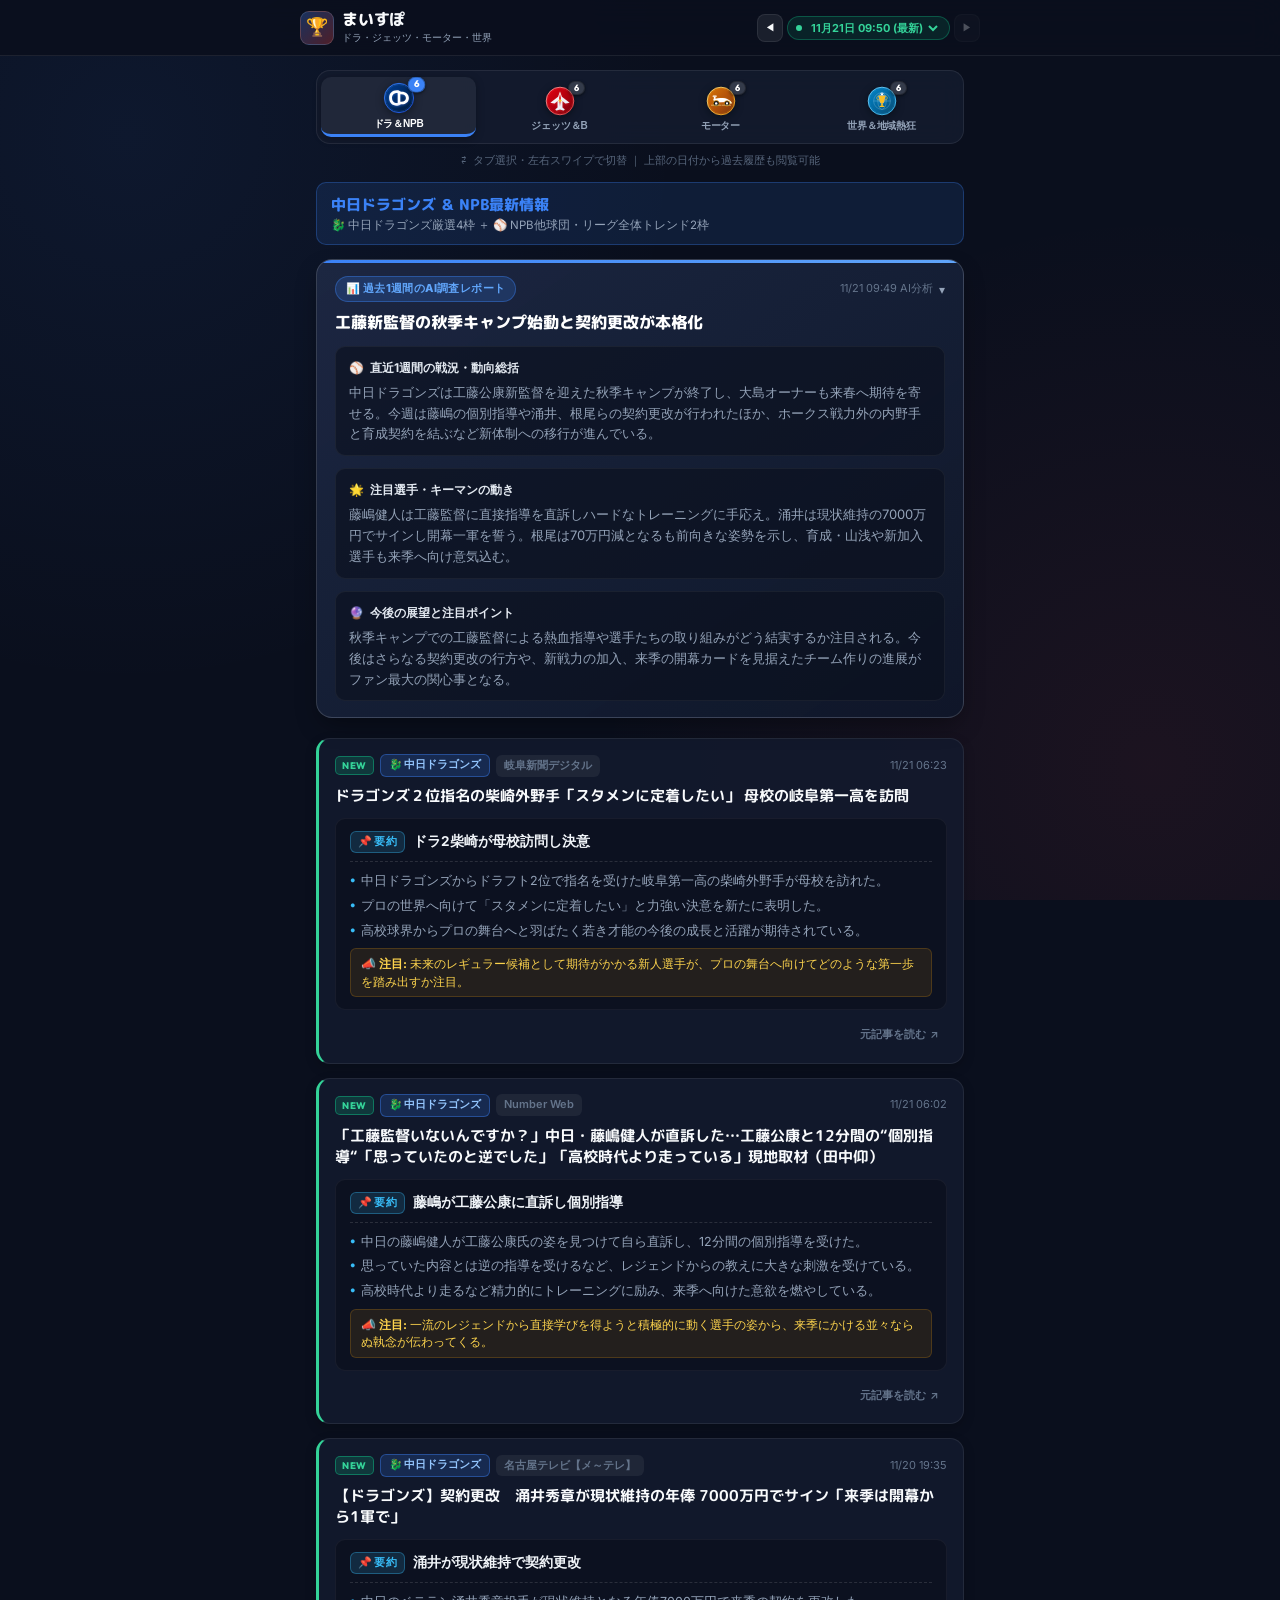
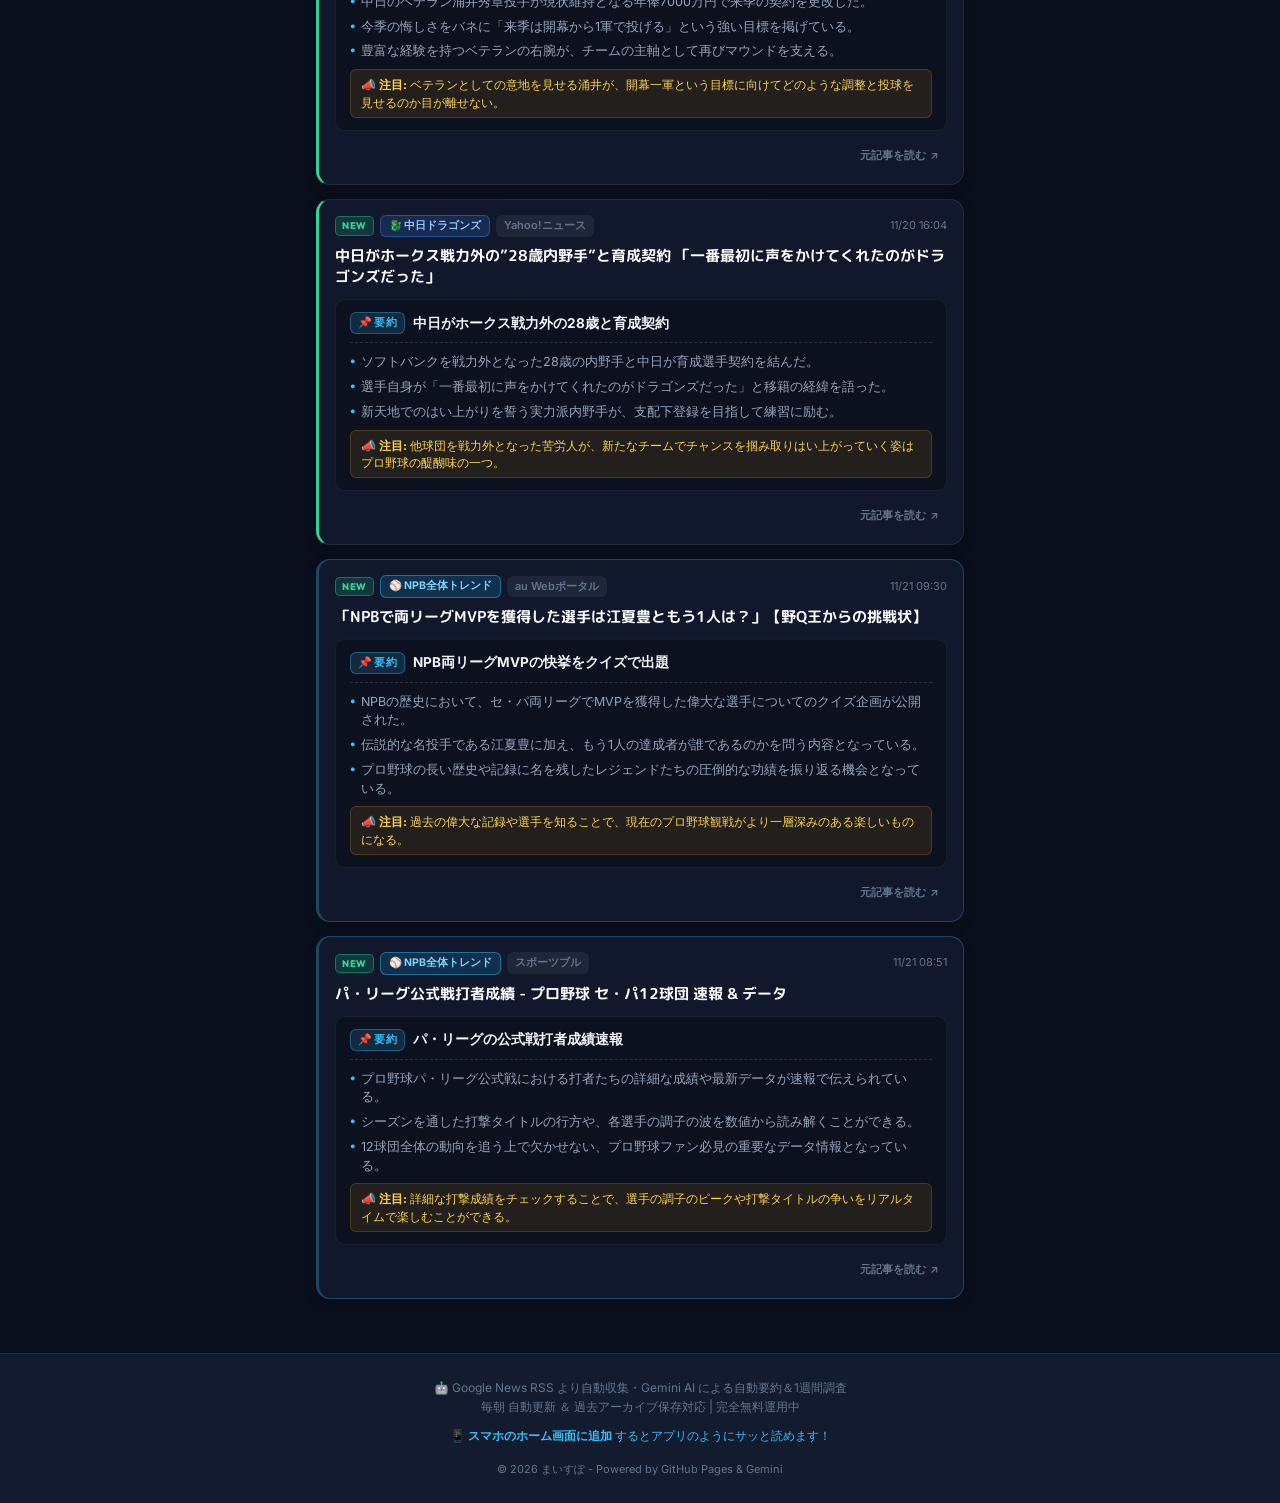
==== docs/index.html @ 05447744 "chore: 毎朝のまいすぽ速報＆アーカイブを自動更新 2026-11-21 09:50" ====
<!DOCTYPE html>
<html lang="ja">
<head>
    <meta charset="UTF-8">
    <meta name="viewport" content="width=device-width, initial-scale=1.0">
    <title>まいすぽ | ドラゴンズ・ジェッツ・モータースポーツ・世界スポーツ ニュース要約＆1週間AIレポート</title>
    <meta name="description" content="中日ドラゴンズ、千葉ジェッツ、モータースポーツ（F1・MotoGP・WRC・WEC・Indy等）、世界のメジャースポーツの最新ニュースを3行要約。過去1週間の動向をAIが徹底調査・分析して毎朝お届けします。">
    
    <!-- PWA / モバイル対応 -->
    <meta name="theme-color" content="#0A0F1D">
    <meta name="apple-mobile-web-app-capable" content="yes">
    <meta name="apple-mobile-web-app-status-bar-style" content="black-translucent">
    <meta name="apple-mobile-web-app-title" content="まいすぽ">
    <link rel="manifest" href="manifest.json">
    <link rel="icon" href="icon.svg" type="image/svg+xml">
    <link rel="apple-touch-icon" href="icon.svg">

    <!-- Google Fonts -->
    <link rel="preconnect" href="https://fonts.googleapis.com">
    <link rel="preconnect" href="https://fonts.gstatic.com" crossorigin>
    <link href="https://fonts.googleapis.com/css2?family=M+PLUS+Rounded+1c:wght@400;500;700;800&family=Outfit:wght@600;700;800&family=Inter:wght@400;500;600;700&display=swap" rel="stylesheet">
    <link rel="stylesheet" href="style.css?v=4.1">
</head>
<body>
    <!-- ヘッダー -->
    <header class="app-header">
        <div class="header-inner">
            <div class="logo-area">
                <div class="logo-icon">🏆</div>
                <div>
                    <h1 class="logo-title">まいすぽ</h1>
                    <p class="logo-subtitle">ドラ・ジェッツ・モーター・世界</p>
                </div>
            </div>
            <!-- 過去履歴（アーカイブ）日付切り替えナビ -->
            <div class="archive-nav" id="archiveNav">
                <button type="button" class="date-nav-btn" id="prevDateBtn" aria-label="前日のニュースを表示" title="前日のニュース">◀</button>
                <div class="update-badge" id="updateBadge">
                    <span class="pulse-dot" id="liveDot"></span>
                    <select id="dateSelect" class="date-select" aria-label="表示する日付を選択">
                        <option value="latest">11月21日 09:50 更新</option>
                    </select>
                </div>
                <button type="button" class="date-nav-btn" id="nextDateBtn" aria-label="翌日のニュースを表示" title="翌日のニュース" disabled>▶</button>
            </div>
        </div>
    </header>

    <!-- 過去アーカイブ閲覧中バナー（過去日選択時のみ表示） -->
    <div class="archive-banner" id="archiveBanner" hidden>
        <span id="archiveBannerText">📅 過去のアーカイブを表示中</span>
        <button type="button" class="btn-return-latest" id="returnLatestBtn">最新日に戻る ↩</button>
    </div>

    <!-- メインコンテンツ -->
    <main class="main-container">
        <!-- カテゴリー切り替えタブ（4アイコン＋短縮ラベル横一列） -->
        <nav class="category-tabs" role="tablist" aria-label="スポーツカテゴリー切り替え">
            <button class="tab-btn active" data-tab="dragons" role="tab" aria-selected="true" aria-label="ドラゴンズ＆NPB" title="中日ドラゴンズ＆NPB">
                <span class="tab-icon-wrapper">
                    <img src="assets/dragons_emblem.svg" class="tab-emblem" alt="中日ドラゴンズ">
                    <span class="tab-count" id="count-dragons">6</span>
                </span>
                <span class="tab-label">ドラ＆NPB</span>
            </button>
            <button class="tab-btn" data-tab="jets" role="tab" aria-selected="false" aria-label="ジェッツ＆Bリーグ" title="千葉ジェッツ＆Bリーグ">
                <span class="tab-icon-wrapper">
                    <img src="assets/jets_emblem.svg" class="tab-emblem" alt="千葉ジェッツ">
                    <span class="tab-count" id="count-jets">6</span>
                </span>
                <span class="tab-label">ジェッツ＆B</span>
            </button>
            <button class="tab-btn" data-tab="motorsport" role="tab" aria-selected="false" aria-label="モータースポーツ" title="モータースポーツ">
                <span class="tab-icon-wrapper">
                    <img src="assets/motorsport_emblem.svg" class="tab-emblem" alt="モータースポーツ">
                    <span class="tab-count" id="count-motorsport">6</span>
                </span>
                <span class="tab-label">モーター</span>
            </button>
            <button class="tab-btn" data-tab="world" role="tab" aria-selected="false" aria-label="世界＆地域熱狂スポーツ" title="世界のメジャースポーツ＆地域熱狂競技">
                <span class="tab-icon-wrapper">
                    <img src="assets/world_emblem.svg" class="tab-emblem" alt="世界のメジャースポーツ">
                    <span class="tab-count" id="count-world">6</span>
                </span>
                <span class="tab-label">世界＆地域熱狂</span>
            </button>
        </nav>
        <div class="swipe-hint"><span>⇄</span> タブ選択・左右スワイプで切替 ｜ 上部の日付から過去履歴も閲覧可能</div>

        <!-- 中日ドラゴンズ＆NPBセクション -->
        <section id="dragons-tab" class="tab-content active" role="tabpanel">
            <div class="section-intro dragons">
                <div>
                    <h2>中日ドラゴンズ ＆ NPB最新情報</h2>
                    <p>🐉 中日ドラゴンズ厳選4枠 ＋ ⚾ NPB他球団・リーグ全体トレンド2枠</p>
                </div>
            </div>

            <!-- 過去1週間のAI調査レポート -->
            <div id="report-container-dragons">
                
    <details class="report-card dragons" open>
        <summary class="report-summary-toggle">
            <div class="report-header">
                <span class="report-badge">📊 過去1週間のAI調査レポート</span>
                <span class="report-header-right">
                    <span class="report-date">11/21 09:49 AI分析</span>
                    <span class="report-chevron" aria-hidden="true">▾</span>
                </span>
            </div>
            <h3 class="report-title">工藤新監督の秋季キャンプ始動と契約更改が本格化</h3>
        </summary>
        <div class="report-body">
            <div class="report-section">
                <div class="report-section-title">⚾ <strong>直近1週間の戦況・動向総括</strong></div>
                <div class="report-section-text">中日ドラゴンズは工藤公康新監督を迎えた秋季キャンプが終了し、大島オーナーも来春へ期待を寄せる。今週は藤嶋の個別指導や涌井、根尾らの契約更改が行われたほか、ホークス戦力外の内野手と育成契約を結ぶなど新体制への移行が進んでいる。</div>
            </div>
            <div class="report-section">
                <div class="report-section-title">🌟 <strong>注目選手・キーマンの動き</strong></div>
                <div class="report-section-text">藤嶋健人は工藤監督に直接指導を直訴しハードなトレーニングに手応え。涌井は現状維持の7000万円でサインし開幕一軍を誓う。根尾は70万円減となるも前向きな姿勢を示し、育成・山浅や新加入選手も来季へ向け意気込む。</div>
            </div>
            <div class="report-section">
                <div class="report-section-title">🔮 <strong>今後の展望と注目ポイント</strong></div>
                <div class="report-section-text">秋季キャンプでの工藤監督による熱血指導や選手たちの取り組みがどう結実するか注目される。今後はさらなる契約更改の行方や、新戦力の加入、来季の開幕カードを見据えたチーム作りの進展がファン最大の関心事となる。</div>
            </div>
        </div>
    </details>
    
            </div>

            <!-- 最新ニュース要約カード群 -->
            <div class="news-grid" id="news-grid-dragons">
                
        <article class="news-card is-new" data-url="https://news.google.com/rss/articles/CBMiVkFVX3lxTE94b09Sb3ZIZFBuVzZRRVJzQUxfUlpCOEU1S2ZoYWVXMkwtMXp1YmZXTWtETXAteTJhcmx5Y3J6ZTM2Ym5DTkhpU0VRVjhDa0RrYXhqMW1R?oc=5">
            <div class="card-header">
                <div class="card-meta-left">
                    <span class="badge-new">NEW</span>
                    <span class="badge-subtag subtag-team">🐉 中日ドラゴンズ</span>
                    <span class="card-source">岐阜新聞デジタル</span>
                </div>
                <span class="card-date">11/21 06:23</span>
            </div>
            <h3 class="card-title">ドラゴンズ２位指名の柴崎外野手「スタメンに定着したい」 母校の岐阜第一高を訪問</h3>
            <div class="summary-box">
                <div class="summary-headline"><span class="headline-badge">📌 要約</span> ドラ2柴崎が母校訪問し決意</div>
                <div class="summary-points">
                    <div class="summary-point"><span class="dot">•</span><span>中日ドラゴンズからドラフト2位で指名を受けた岐阜第一高の柴崎外野手が母校を訪れた。</span></div><div class="summary-point"><span class="dot">•</span><span>プロの世界へ向けて「スタメンに定着したい」と力強い決意を新たに表明した。</span></div><div class="summary-point"><span class="dot">•</span><span>高校球界からプロの舞台へと羽ばたく若き才能の今後の成長と活躍が期待されている。</span></div>
                </div>
                <div class="summary-takeaway">📣 <strong>注目:</strong> 未来のレギュラー候補として期待がかかる新人選手が、プロの舞台へ向けてどのような第一歩を踏み出すか注目。</div>
            </div>
            <div class="card-footer">
                <a href="https://news.google.com/rss/articles/CBMiVkFVX3lxTE94b09Sb3ZIZFBuVzZRRVJzQUxfUlpCOEU1S2ZoYWVXMkwtMXp1YmZXTWtETXAteTJhcmx5Y3J6ZTM2Ym5DTkhpU0VRVjhDa0RrYXhqMW1R?oc=5" target="_blank" rel="noopener noreferrer" class="btn-read-more">
                    <span>元記事を読む</span>
                    <span>↗</span>
                </a>
            </div>
        </article>
        

        <article class="news-card is-new" data-url="https://news.google.com/rss/articles/CBMiX0FVX3lxTE44THZaUVdmS3NITUVBTlNOdHQ0eHAyN3VlbkZTckE3b0JDcXFyclhNTFU5WnhLeTJiZmhHeF9xY2lTTlJORU1jWUkzRmtSejNZZVFwbTFqMnlZSm1kUUdF?oc=5">
            <div class="card-header">
                <div class="card-meta-left">
                    <span class="badge-new">NEW</span>
                    <span class="badge-subtag subtag-team">🐉 中日ドラゴンズ</span>
                    <span class="card-source">Number Web</span>
                </div>
                <span class="card-date">11/21 06:02</span>
            </div>
            <h3 class="card-title">「工藤監督いないんですか？」中日・藤嶋健人が直訴した…工藤公康と12分間の“個別指導“「思っていたのと逆でした」「高校時代より走っている」現地取材（田中仰）</h3>
            <div class="summary-box">
                <div class="summary-headline"><span class="headline-badge">📌 要約</span> 藤嶋が工藤公康に直訴し個別指導</div>
                <div class="summary-points">
                    <div class="summary-point"><span class="dot">•</span><span>中日の藤嶋健人が工藤公康氏の姿を見つけて自ら直訴し、12分間の個別指導を受けた。</span></div><div class="summary-point"><span class="dot">•</span><span>思っていた内容とは逆の指導を受けるなど、レジェンドからの教えに大きな刺激を受けている。</span></div><div class="summary-point"><span class="dot">•</span><span>高校時代より走るなど精力的にトレーニングに励み、来季へ向けた意欲を燃やしている。</span></div>
                </div>
                <div class="summary-takeaway">📣 <strong>注目:</strong> 一流のレジェンドから直接学びを得ようと積極的に動く選手の姿から、来季にかける並々ならぬ執念が伝わってくる。</div>
            </div>
            <div class="card-footer">
                <a href="https://news.google.com/rss/articles/CBMiX0FVX3lxTE44THZaUVdmS3NITUVBTlNOdHQ0eHAyN3VlbkZTckE3b0JDcXFyclhNTFU5WnhLeTJiZmhHeF9xY2lTTlJORU1jWUkzRmtSejNZZVFwbTFqMnlZSm1kUUdF?oc=5" target="_blank" rel="noopener noreferrer" class="btn-read-more">
                    <span>元記事を読む</span>
                    <span>↗</span>
                </a>
            </div>
        </article>
        

        <article class="news-card is-new" data-url="https://news.google.com/rss/articles/[base64]?oc=5">
            <div class="card-header">
                <div class="card-meta-left">
                    <span class="badge-new">NEW</span>
                    <span class="badge-subtag subtag-team">🐉 中日ドラゴンズ</span>
                    <span class="card-source">名古屋テレビ【メ～テレ】</span>
                </div>
                <span class="card-date">11/20 19:35</span>
            </div>
            <h3 class="card-title">【ドラゴンズ】契約更改　涌井秀章が現状維持の年俸 7000万円でサイン「来季は開幕から1軍で」</h3>
            <div class="summary-box">
                <div class="summary-headline"><span class="headline-badge">📌 要約</span> 涌井が現状維持で契約更改</div>
                <div class="summary-points">
                    <div class="summary-point"><span class="dot">•</span><span>中日のベテラン涌井秀章投手が現状維持となる年俸7000万円で来季の契約を更改した。</span></div><div class="summary-point"><span class="dot">•</span><span>今季の悔しさをバネに「来季は開幕から1軍で投げる」という強い目標を掲げている。</span></div><div class="summary-point"><span class="dot">•</span><span>豊富な経験を持つベテランの右腕が、チームの主軸として再びマウンドを支える。</span></div>
                </div>
                <div class="summary-takeaway">📣 <strong>注目:</strong> ベテランとしての意地を見せる涌井が、開幕一軍という目標に向けてどのような調整と投球を見せるのか目が離せない。</div>
            </div>
            <div class="card-footer">
                <a href="https://news.google.com/rss/articles/[base64]?oc=5" target="_blank" rel="noopener noreferrer" class="btn-read-more">
                    <span>元記事を読む</span>
                    <span>↗</span>
                </a>
            </div>
        </article>
        

        <article class="news-card is-new" data-url="https://news.google.com/rss/articles/CBMif0FVX3lxTE5hSmtKLUVhR3R5QUJFNEhqSTVTTHY2TEJDS0xkTkJQTEtiV3N4b2xMVHpteWVrOE5UbXozaDFvMExjekpRYmNrRkpXQ1BwbktsWlJmUGhYRjVKX1FOeUVOVkgtMzZJNXBERWUySG5IaUZsbGlrWXBBblJBOVR2Y3M?oc=5">
            <div class="card-header">
                <div class="card-meta-left">
                    <span class="badge-new">NEW</span>
                    <span class="badge-subtag subtag-team">🐉 中日ドラゴンズ</span>
                    <span class="card-source">Yahoo!ニュース</span>
                </div>
                <span class="card-date">11/20 16:04</span>
            </div>
            <h3 class="card-title">中日がホークス戦力外の”28歳内野手”と育成契約 「一番最初に声をかけてくれたのがドラゴンズだった」</h3>
            <div class="summary-box">
                <div class="summary-headline"><span class="headline-badge">📌 要約</span> 中日がホークス戦力外の28歳と育成契約</div>
                <div class="summary-points">
                    <div class="summary-point"><span class="dot">•</span><span>ソフトバンクを戦力外となった28歳の内野手と中日が育成選手契約を結んだ。</span></div><div class="summary-point"><span class="dot">•</span><span>選手自身が「一番最初に声をかけてくれたのがドラゴンズだった」と移籍の経緯を語った。</span></div><div class="summary-point"><span class="dot">•</span><span>新天地でのはい上がりを誓う実力派内野手が、支配下登録を目指して練習に励む。</span></div>
                </div>
                <div class="summary-takeaway">📣 <strong>注目:</strong> 他球団を戦力外となった苦労人が、新たなチームでチャンスを掴み取りはい上がっていく姿はプロ野球の醍醐味の一つ。</div>
            </div>
            <div class="card-footer">
                <a href="https://news.google.com/rss/articles/CBMif0FVX3lxTE5hSmtKLUVhR3R5QUJFNEhqSTVTTHY2TEJDS0xkTkJQTEtiV3N4b2xMVHpteWVrOE5UbXozaDFvMExjekpRYmNrRkpXQ1BwbktsWlJmUGhYRjVKX1FOeUVOVkgtMzZJNXBERWUySG5IaUZsbGlrWXBBblJBOVR2Y3M?oc=5" target="_blank" rel="noopener noreferrer" class="btn-read-more">
                    <span>元記事を読む</span>
                    <span>↗</span>
                </a>
            </div>
        </article>
        

        <article class="news-card is-new card-type-league" data-url="https://news.google.com/rss/articles/CBMibkFVX3lxTFBVTVQ5bVpkOEZfUjFsYmNNanNfdVYxZFBfOWhZVlFUcnJ0VFdkRFV0WXJOVDdVVWRYSWFiUXdqbEJrazZLTnhpZmpjaXRjZjdiajM2bWVsaXhxdU9HZFZJM0ZURE5GRUtHNkhGbUdn?oc=5">
            <div class="card-header">
                <div class="card-meta-left">
                    <span class="badge-new">NEW</span>
                    <span class="badge-subtag subtag-league">⚾ NPB全体トレンド</span>
                    <span class="card-source">au Webポータル</span>
                </div>
                <span class="card-date">11/21 09:30</span>
            </div>
            <h3 class="card-title">「NPBで両リーグMVPを獲得した選手は江夏豊ともう1人は？」【野Q王からの挑戦状】</h3>
            <div class="summary-box">
                <div class="summary-headline"><span class="headline-badge">📌 要約</span> NPB両リーグMVPの快挙をクイズで出題</div>
                <div class="summary-points">
                    <div class="summary-point"><span class="dot">•</span><span>NPBの歴史において、セ・パ両リーグでMVPを獲得した偉大な選手についてのクイズ企画が公開された。</span></div><div class="summary-point"><span class="dot">•</span><span>伝説的な名投手である江夏豊に加え、もう1人の達成者が誰であるのかを問う内容となっている。</span></div><div class="summary-point"><span class="dot">•</span><span>プロ野球の長い歴史や記録に名を残したレジェンドたちの圧倒的な功績を振り返る機会となっている。</span></div>
                </div>
                <div class="summary-takeaway">📣 <strong>注目:</strong> 過去の偉大な記録や選手を知ることで、現在のプロ野球観戦がより一層深みのある楽しいものになる。</div>
            </div>
            <div class="card-footer">
                <a href="https://news.google.com/rss/articles/CBMibkFVX3lxTFBVTVQ5bVpkOEZfUjFsYmNNanNfdVYxZFBfOWhZVlFUcnJ0VFdkRFV0WXJOVDdVVWRYSWFiUXdqbEJrazZLTnhpZmpjaXRjZjdiajM2bWVsaXhxdU9HZFZJM0ZURE5GRUtHNkhGbUdn?oc=5" target="_blank" rel="noopener noreferrer" class="btn-read-more">
                    <span>元記事を読む</span>
                    <span>↗</span>
                </a>
            </div>
        </article>
        

        <article class="news-card is-new card-type-league" data-url="https://news.google.com/rss/articles/CBMiZkFVX3lxTE54X0VzRHBBSDY1bUc4WlFaX2U2UUJiOUpDYjNRV2l4ZFpHYUppUTZIaUNWaVRPRjFabklLTGp3WDBjR3JCZGs4ZXlSa2NvYWZjYk0wT3ozb0thUzJRQk9FR3NPNF84UQ?oc=5">
            <div class="card-header">
                <div class="card-meta-left">
                    <span class="badge-new">NEW</span>
                    <span class="badge-subtag subtag-league">⚾ NPB全体トレンド</span>
                    <span class="card-source">スポーツブル</span>
                </div>
                <span class="card-date">11/21 08:51</span>
            </div>
            <h3 class="card-title">パ・リーグ公式戦打者成績 - プロ野球 セ・パ12球団 速報 &amp; データ</h3>
            <div class="summary-box">
                <div class="summary-headline"><span class="headline-badge">📌 要約</span> パ・リーグの公式戦打者成績速報</div>
                <div class="summary-points">
                    <div class="summary-point"><span class="dot">•</span><span>プロ野球パ・リーグ公式戦における打者たちの詳細な成績や最新データが速報で伝えられている。</span></div><div class="summary-point"><span class="dot">•</span><span>シーズンを通した打撃タイトルの行方や、各選手の調子の波を数値から読み解くことができる。</span></div><div class="summary-point"><span class="dot">•</span><span>12球団全体の動向を追う上で欠かせない、プロ野球ファン必見の重要なデータ情報となっている。</span></div>
                </div>
                <div class="summary-takeaway">📣 <strong>注目:</strong> 詳細な打撃成績をチェックすることで、選手の調子のピークや打撃タイトルの争いをリアルタイムで楽しむことができる。</div>
            </div>
            <div class="card-footer">
                <a href="https://news.google.com/rss/articles/CBMiZkFVX3lxTE54X0VzRHBBSDY1bUc4WlFaX2U2UUJiOUpDYjNRV2l4ZFpHYUppUTZIaUNWaVRPRjFabklLTGp3WDBjR3JCZGs4ZXlSa2NvYWZjYk0wT3ozb0thUzJRQk9FR3NPNF84UQ?oc=5" target="_blank" rel="noopener noreferrer" class="btn-read-more">
                    <span>元記事を読む</span>
                    <span>↗</span>
                </a>
            </div>
        </article>
        
            </div>
        </section>

        <!-- 千葉ジェッツ＆Bリーグセクション -->
        <section id="jets-tab" class="tab-content" role="tabpanel">
            <div class="section-intro jets">
                <div>
                    <h2>千葉ジェッツ ＆ Bリーグ最新情報</h2>
                    <p>✈️ 千葉ジェッツ厳選4枠 ＋ 🏀 Bリーグ全体・代表トレンド2枠</p>
                </div>
            </div>

            <!-- 過去1週間のAI調査レポート -->
            <div id="report-container-jets">
                
    <details class="report-card jets" open>
        <summary class="report-summary-toggle">
            <div class="report-header">
                <span class="report-badge">📊 過去1週間のAI調査レポート</span>
                <span class="report-header-right">
                    <span class="report-date">11/21 09:49 AI分析</span>
                    <span class="report-chevron" aria-hidden="true">▾</span>
                </span>
            </div>
            <h3 class="report-title">千葉ジェッツ富樫が最多得票！逆境を乗り越え連勝で勢い加速</h3>
        </summary>
        <div class="report-body">
            <div class="report-section">
                <div class="report-section-title">🏀 <strong>直近1週間の戦況・動向総括</strong></div>
                <div class="report-section-text">三遠や秋田との激闘を経て勝率を5割に復帰させた千葉ジェッツ。チームの立て直しが進む中、南船橋装飾プロジェクトやグッズ展開など地域を巻き込む熱狂づくりも進行。Bリーグ全体でもオールスター選出や新たなパートナーシップ発表が相次ぎ盛り上がりを見せています。</div>
            </div>
            <div class="report-section">
                <div class="report-section-title">🌟 <strong>注目選手・キーマンの動き</strong></div>
                <div class="report-section-text">千葉ジェッツの司令塔・富樫勇樹選手がBリーグオールスター戦で最多得票（11大会連続11回目）に選出されました。渡邊雄太選手や黒川選手らも選出され、プロデュースブランド第2弾の展開などコート内外で大きな注目を集めています。</div>
            </div>
            <div class="report-section">
                <div class="report-section-title">🔮 <strong>今後の展望と注目ポイント</strong></div>
                <div class="report-section-text">チームは逆境を乗り越え勝率5割に復帰し、接戦をモノにする自信をつけています。今後はオールスター関連の盛り上がりに加え、LaLa arena TOKYO-BAYを拠点としたホームゲームでのさらなる連勝と、バスケの街・南船橋での熱狂的な共創プロジェクトに注目です。</div>
            </div>
        </div>
    </details>
    
            </div>

            <!-- 最新ニュース要約カード群 -->
            <div class="news-grid" id="news-grid-jets">
                
        <article class="news-card is-new" data-url="https://news.google.com/rss/articles/CBMiaEFVX3lxTE1NTDE1UmlJRlU4RE1VMlhROVkwZDFEUUU1Y1VFZkxJdDZLcE9ma2tIdVFoRThyMmRpSDlabjE0SnlEUV9nVGpuOC11UHdfRXJvY3VjanVNdVY4UnJMczdMdmo0UDRtYTdE?oc=5">
            <div class="card-header">
                <div class="card-meta-left">
                    <span class="badge-new">NEW</span>
                    <span class="badge-subtag subtag-team">✈️ 千葉ジェッツ</span>
                    <span class="card-source">バスケットボールキング</span>
                </div>
                <span class="card-date">11/20 16:30</span>
            </div>
            <h3 class="card-title">渡邊雄太プロデュースブランド「NAVI」グッズ第2弾が予約開始…ニューエラとのコラボキャップも</h3>
            <div class="summary-box">
                <div class="summary-headline"><span class="headline-badge">📌 要約</span> 渡邊雄太ブランド第2弾グッズ予約開始</div>
                <div class="summary-points">
                    <div class="summary-point"><span class="dot">•</span><span>渡邊雄太選手がプロデュースするブランド「NAVI」の第2弾グッズの予約受付がスタートした。</span></div><div class="summary-point"><span class="dot">•</span><span>今回は有名ヘッドウェアブランド「ニューエラ」とのコラボレーションによるキャップもラインナップに含まれている。</span></div><div class="summary-point"><span class="dot">•</span><span>世界最高峰の舞台を知る選手ならではのこだわりが詰まった洗練されたアイテムとして注目を集めている。</span></div>
                </div>
                <div class="summary-takeaway">📣 <strong>注目:</strong> トップアスリートのこだわりが形になったアパレルを手に入れ、日常でもバスケットボールカルチャーを感じよう。</div>
            </div>
            <div class="card-footer">
                <a href="https://news.google.com/rss/articles/CBMiaEFVX3lxTE1NTDE1UmlJRlU4RE1VMlhROVkwZDFEUUU1Y1VFZkxJdDZLcE9ma2tIdVFoRThyMmRpSDlabjE0SnlEUV9nVGpuOC11UHdfRXJvY3VjanVNdVY4UnJMczdMdmo0UDRtYTdE?oc=5" target="_blank" rel="noopener noreferrer" class="btn-read-more">
                    <span>元記事を読む</span>
                    <span>↗</span>
                </a>
            </div>
        </article>
        

        <article class="news-card is-new" data-url="https://news.google.com/rss/articles/[base64]?oc=5">
            <div class="card-header">
                <div class="card-meta-left">
                    <span class="badge-new">NEW</span>
                    <span class="badge-subtag subtag-team">✈️ 千葉ジェッツ</span>
                    <span class="card-source">ｄメニューニュース</span>
                </div>
                <span class="card-date">11/20 10:46</span>
            </div>
            <h3 class="card-title">千葉ジェッツ富樫が最多得票　Ｂリーグオールスター戦　渡辺・黒川らも選出</h3>
            <div class="summary-box">
                <div class="summary-headline"><span class="headline-badge">📌 要約</span> 千葉ジェッツ富樫が最多得票で選出</div>
                <div class="summary-points">
                    <div class="summary-point"><span class="dot">•</span><span>Bリーグオールスター戦のファン投票結果が発表され、千葉ジェッツの富樫勇樹選手が最多得票を獲得した。</span></div><div class="summary-point"><span class="dot">•</span><span>チームからは富樫選手だけでなく、渡邊選手や黒川選手らもファン投票などにより選出されている。</span></div><div class="summary-point"><span class="dot">•</span><span>Bリーグ最高峰のテクニックと華やかなスター選手たちが一堂に会する夢の舞台としてファンから絶大な支持を集めている。</span></div>
                </div>
                <div class="summary-takeaway">📣 <strong>注目:</strong> 日本バスケ界を牽引するスター選手たちの夢の共演と、華麗なテクニックの応酬を見逃すな。</div>
            </div>
            <div class="card-footer">
                <a href="https://news.google.com/rss/articles/[base64]?oc=5" target="_blank" rel="noopener noreferrer" class="btn-read-more">
                    <span>元記事を読む</span>
                    <span>↗</span>
                </a>
            </div>
        </article>
        

        <article class="news-card" data-url="https://news.google.com/rss/articles/CBMif0FVX3lxTE91LW9yRElqcjBDajVLbnJyUFR6bzJDdG9mZnBIczdRam1DUF9aXzQtTEVwckhndGNyY0h5ZGxzZGJpWUxwejEySldITFdfY2NNVjlmczQycm8tV2ZuTm5NbmUtNVdFY2J3VUpPREdxckQ5T0pXb2FGb01vWUxtN0E?oc=5">
            <div class="card-header">
                <div class="card-meta-left">
                    
                    <span class="badge-subtag subtag-team">✈️ 千葉ジェッツ</span>
                    <span class="card-source">Yahoo!ニュース</span>
                </div>
                <span class="card-date">11/20 05:00</span>
            </div>
            <h3 class="card-title">Bリーグ オールスター出場26人発表 富樫勇樹が最多得票数で11大会連続11回目（日テレNEWS NNN）</h3>
            <div class="summary-box">
                <div class="summary-headline"><span class="headline-badge">📌 要約</span> 富樫勇樹が11大会連続11回目の選出</div>
                <div class="summary-points">
                    <div class="summary-point"><span class="dot">•</span><span>Bリーグオールスターゲームに出場する全26選手の顔ぶれが正式に発表された。</span></div><div class="summary-point"><span class="dot">•</span><span>千葉ジェッツの富樫勇樹選手が最多得票数を記録し、11大会連続11回目の出場を決めた。</span></div><div class="summary-point"><span class="dot">•</span><span>リーグの顔として圧倒的な人気と実力を誇り続ける彼の卓越したゲームメイクに大きな期待が寄せられている。</span></div>
                </div>
                <div class="summary-takeaway">📣 <strong>注目:</strong> 毎年のオールスターで見せる最高峰のシュート力とファンを魅了する演出に、今季も熱狂が確実だ。</div>
            </div>
            <div class="card-footer">
                <a href="https://news.google.com/rss/articles/CBMif0FVX3lxTE91LW9yRElqcjBDajVLbnJyUFR6bzJDdG9mZnBIczdRam1DUF9aXzQtTEVwckhndGNyY0h5ZGxzZGJpWUxwejEySldITFdfY2NNVjlmczQycm8tV2ZuTm5NbmUtNVdFY2J3VUpPREdxckQ5T0pXb2FGb01vWUxtN0E?oc=5" target="_blank" rel="noopener noreferrer" class="btn-read-more">
                    <span>元記事を読む</span>
                    <span>↗</span>
                </a>
            </div>
        </article>
        

        <article class="news-card" data-url="https://news.google.com/rss/articles/CBMiU0FVX3lxTFBYMDR2SW80dzM0eDI1VmJ6NzRLVnBiN3ZVM3RzOEl0MmQ1RFhKWnpVSEFHU2hLR0kxTlIzZGxOOVNIZUJneW5ucEZZSWdwenZlQzZv?oc=5">
            <div class="card-header">
                <div class="card-meta-left">
                    
                    <span class="badge-subtag subtag-team">✈️ 千葉ジェッツ</span>
                    <span class="card-source">CAMPFIRE (キャンプファイヤー)</span>
                </div>
                <span class="card-date">11/19 17:00</span>
            </div>
            <h3 class="card-title">千葉ジェッツ「南船橋装飾プロジェクト」バスケの街に熱狂を共につくりたい</h3>
            <div class="summary-box">
                <div class="summary-headline"><span class="headline-badge">📌 要約</span> 南船橋装飾プロジェクトが始動</div>
                <div class="summary-points">
                    <div class="summary-point"><span class="dot">•</span><span>千葉ジェッツが本拠地エリアである南船橋をチームカラーで染めるクラウドファンディングプロジェクトを開始した。</span></div><div class="summary-point"><span class="dot">•</span><span>「バスケの街」としての一体感を高め、地域全体でさらなる熱狂を共につくり上げることを目的としている。</span></div><div class="summary-point"><span class="dot">•</span><span>地域密着型スポーツの象徴として、ホームアリーナ周辺から街全体を盛り上げる新たな挑戦となっている。</span></div>
                </div>
                <div class="summary-takeaway">📣 <strong>注目:</strong> 街全体がチーム一色に染まることで生まれる一体感は、現地観戦の興奮を何倍にも引き立ててくれる。</div>
            </div>
            <div class="card-footer">
                <a href="https://news.google.com/rss/articles/CBMiU0FVX3lxTFBYMDR2SW80dzM0eDI1VmJ6NzRLVnBiN3ZVM3RzOEl0MmQ1RFhKWnpVSEFHU2hLR0kxTlIzZGxOOVNIZUJneW5ucEZZSWdwenZlQzZv?oc=5" target="_blank" rel="noopener noreferrer" class="btn-read-more">
                    <span>元記事を読む</span>
                    <span>↗</span>
                </a>
            </div>
        </article>
        

        <article class="news-card is-new card-type-league" data-url="https://news.google.com/rss/articles/CBMiV0FVX3lxTFBqVlM2Y1J1ZERScC1PajlEVXJ3MU90eENIM2hGXzlpd3paUUpjcFZ5MHVQRTBYaF80UVV5ZENDUVNVcXRDQVlKNDB1Y0tqZ3I2QmZoVE5WSQ?oc=5">
            <div class="card-header">
                <div class="card-meta-left">
                    <span class="badge-new">NEW</span>
                    <span class="badge-subtag subtag-league">🏀 Bリーグ全体トレンド</span>
                    <span class="card-source">B.LEAGUE（Bリーグ）</span>
                </div>
                <span class="card-date">11/20 22:37</span>
            </div>
            <h3 class="card-title">「りそなグループ B.LEAGUE ALL-STAR GAME WEEKEND 2027 IN AICHI-NAGOYA」 EVENT PARTNER追加決定のお知らせ</h3>
            <div class="summary-box">
                <div class="summary-headline"><span class="headline-badge">📌 要約</span> 2027年オールスターのパートナー追加</div>
                <div class="summary-points">
                    <div class="summary-point"><span class="dot">•</span><span>2027年に愛知・名古屋で開催されるBリーグオールスターのイベントパートナーの追加決定が発表された。</span></div><div class="summary-point"><span class="dot">•</span><span>大規模な週末のイベントを成功させるべく、複数の企業が協力体制を築いて大会を支えている。</span></div><div class="summary-point"><span class="dot">•</span><span>リーグ全体のブランド価値向上と、エンターテインメント性の高い一大イベントへの期待が日増しに高まっている。</span></div>
                </div>
                <div class="summary-takeaway">📣 <strong>注目:</strong> 未来のBリーグを象徴するビッグイベントに向け、ビジネス面でも加速するリーグの勢いを感じ取ろう。</div>
            </div>
            <div class="card-footer">
                <a href="https://news.google.com/rss/articles/CBMiV0FVX3lxTFBqVlM2Y1J1ZERScC1PajlEVXJ3MU90eENIM2hGXzlpd3paUUpjcFZ5MHVQRTBYaF80UVV5ZENDUVNVcXRDQVlKNDB1Y0tqZ3I2QmZoVE5WSQ?oc=5" target="_blank" rel="noopener noreferrer" class="btn-read-more">
                    <span>元記事を読む</span>
                    <span>↗</span>
                </a>
            </div>
        </article>
        

        <article class="news-card is-new card-type-league" data-url="https://news.google.com/rss/articles/CBMiY0FVX3lxTE1yZlFUdm1KY1VMS3Zsd0hEN3hMejlqb1MxanU0bUUwaDYxckZ2RmtTWEdqUXVVT0haSXcyQnZ2OURTUFFkZXJkb09nYTB5dHN4RmRnQjJaSzZXb1NIU01lYmpVYw?oc=5">
            <div class="card-header">
                <div class="card-meta-left">
                    <span class="badge-new">NEW</span>
                    <span class="badge-subtag subtag-league">🏀 Bリーグ全体トレンド</span>
                    <span class="card-source">広島ドラゴンフライズ</span>
                </div>
                <span class="card-date">11/20 19:25</span>
            </div>
            <h3 class="card-title">広島ドラゴンフライズのりそなグループ B.LEAGUE 2026-27シーズンの屈しない魂を共にパートナーとして「株式会社広島東洋カープ」様が決定いたしましたので、お知らせいたします。</h3>
            <div class="summary-box">
                <div class="summary-headline"><span class="headline-badge">📌 要約</span> 広島ドラゴンフライズと広島カープがタッグ</div>
                <div class="summary-points">
                    <div class="summary-point"><span class="dot">•</span><span>広島ドラゴンフライズは、2026-27シーズンのパートナーとして「株式会社広島東洋カープ」が決定したと発表した。</span></div><div class="summary-point"><span class="dot">•</span><span>地元を代表するプロ野球球団とバスケットボールクラブが、地域を盛り上げるために手を取り合うことになった。</span></div><div class="summary-point"><span class="dot">•</span><span>異なる競技の枠を超えた広島のスポーツ界全体の結束が、新たな熱狂と相乗効果を生み出すことが期待されている。</span></div>
                </div>
                <div class="summary-takeaway">📣 <strong>注目:</strong> 地域に根ざす球団同士のコラボレーションが、広島のスポーツ文化をさらに熱く盛り上げる瞬間を見逃すな。</div>
            </div>
            <div class="card-footer">
                <a href="https://news.google.com/rss/articles/CBMiY0FVX3lxTE1yZlFUdm1KY1VMS3Zsd0hEN3hMejlqb1MxanU0bUUwaDYxckZ2RmtTWEdqUXVVT0haSXcyQnZ2OURTUFFkZXJkb09nYTB5dHN4RmRnQjJaSzZXb1NIU01lYmpVYw?oc=5" target="_blank" rel="noopener noreferrer" class="btn-read-more">
                    <span>元記事を読む</span>
                    <span>↗</span>
                </a>
            </div>
        </article>
        
            </div>
        </section>

        <!-- モータースポーツセクション -->
        <section id="motorsport-tab" class="tab-content" role="tabpanel">
            <div class="section-intro motorsport">
                <div>
                    <h2>モータースポーツ 最新情報</h2>
                    <p>F1、MotoGPを中心にWRC、WEC、Indy等の日本勢＆世界トップレース要約</p>
                </div>
            </div>

            <!-- 過去1週間のAI調査レポート -->
            <div id="report-container-motorsport">
                
    <details class="report-card motorsport" open>
        <summary class="report-summary-toggle">
            <div class="report-header">
                <span class="report-badge">📊 過去1週間のAI調査レポート</span>
                <span class="report-header-right">
                    <span class="report-date">11/21 09:49 AI分析</span>
                    <span class="report-chevron" aria-hidden="true">▾</span>
                </span>
            </div>
            <h3 class="report-title">F1ラスベガスGPの行方と2027年規則を見据えた動向</h3>
        </summary>
        <div class="report-body">
            <div class="report-section">
                <div class="report-section-title">🏎️ <strong>直近1週間の戦況・動向総括</strong></div>
                <div class="report-section-text">直近1週間はF1ラスベガスGPに向けた各チームのアップデートや賭け、NIKEのF1公式パートナー就任発表、2027年日本GPチケットの即日完売など話題が集中。フェラーリのWEC契約更新やマルケスの動向も注目を集めた。</div>
            </div>
            <div class="report-section">
                <div class="report-section-title">🌟 <strong>注目選手・キーマンの動き</strong></div>
                <div class="report-section-text">フェルスタッペンはパワー不足やタイヤの課題を抱えつつ奮闘。アロンソは初日10番手から苦戦を予想。マルク・マルケスは引退説に言及せず複雑な心境を吐露し、平川亮やグロージャンの去就にも視線が注がれている。</div>
            </div>
            <div class="report-section">
                <div class="report-section-title">🔮 <strong>今後の展望と注目ポイント</strong></div>
                <div class="report-section-text">F1ではスティント制限ルールの導入や2027年PU開発への影響が議論される中、ラスベガスGPでの勢力図やマクラーレンの追加アップデートの効果、さらにWECやMotoGPの長期的なシート動向から目が離せない。</div>
            </div>
        </div>
    </details>
    
            </div>

            <!-- 最新ニュース要約カード群 -->
            <div class="news-grid" id="news-grid-motorsport">
                
        <article class="news-card is-new" data-url="https://news.google.com/rss/articles/CBMiUkFVX3lxTE8wQmEwNmNYaG4zckJQajdmcEY3RGliNENkOWdLc0txY3FxM0Q2RDJRMGlLbzZiTEV3aG5DeDhZVWZUekV3ZlQ1SmFGbzFQZHprNXc?oc=5">
            <div class="card-header">
                <div class="card-meta-left">
                    <span class="badge-new">NEW</span>
                    <span class="badge-subtag subtag-normal">🏁 WEC・耐久</span>
                    <span class="card-source">autosport web</span>
                </div>
                <span class="card-date">11/20 22:31</span>
            </div>
            <h3 class="card-title">フェラーリが2023年ル・マン王者と契約更新。2027年も「主要な国際耐久レース」に出場へ</h3>
            <div class="summary-box">
                <div class="summary-headline"><span class="headline-badge">📌 要約</span> フェラーリが主要耐久レースへの継続参戦を発表</div>
                <div class="summary-points">
                    <div class="summary-point"><span class="dot">•</span><span>フェラーリは2023年のル・マン王者との契約を更新し、体制を強化している。</span></div><div class="summary-point"><span class="dot">•</span><span>2027年シーズンに至るまで、主要な国際耐久レースへの継続参戦が決定した。</span></div><div class="summary-point"><span class="dot">•</span><span>自動車メーカーが過酷な耐久レースで技術と信頼性を競い合うWECの注目度がさらに高まる。</span></div>
                </div>
                <div class="summary-takeaway">📣 <strong>注目:</strong> 世界最高峰の耐久レースで王者を維持するフェラーリの戦略と、長丁場を戦い抜くマシンの信頼性に注目が集まる。</div>
            </div>
            <div class="card-footer">
                <a href="https://news.google.com/rss/articles/CBMiUkFVX3lxTE8wQmEwNmNYaG4zckJQajdmcEY3RGliNENkOWdLc0txY3FxM0Q2RDJRMGlLbzZiTEV3aG5DeDhZVWZUekV3ZlQ1SmFGbzFQZHprNXc?oc=5" target="_blank" rel="noopener noreferrer" class="btn-read-more">
                    <span>元記事を読む</span>
                    <span>↗</span>
                </a>
            </div>
        </article>
        

        <article class="news-card is-new" data-url="https://news.google.com/rss/articles/CBMid0FVX3lxTE5SMHdKVVQxc055TnNNZExiQThrRmdHdFY4TFA5YXM0dHRvVDN3aV85bjNpQ0Z6Sm9sd1d2WmhaTHUta3ZUY0JGcS1KLUktSGJLd3VZeUhZU1VvVEx4RnVLN3BkQk5nMFJaeFZJN0dPZ2NaUlBZYzVF?oc=5">
            <div class="card-header">
                <div class="card-meta-left">
                    <span class="badge-new">NEW</span>
                    <span class="badge-subtag subtag-normal">🏎️ F1</span>
                    <span class="card-source">Formula1-Data</span>
                </div>
                <span class="card-date">11/20 21:00</span>
            </div>
            <h3 class="card-title">F1カタールGP、再び「スティント制限ルール」を導入へ。2026年もピットストップ回数は事実上決定か - Formula1</h3>
            <div class="summary-box">
                <div class="summary-headline"><span class="headline-badge">📌 要約</span> F1カタールGPでスティント制限ルールが導入へ</div>
                <div class="summary-points">
                    <div class="summary-point"><span class="dot">•</span><span>F1カタールGPにおいて、タイヤの安全性等を考慮しスティント制限ルールが再び導入される。</span></div><div class="summary-point"><span class="dot">•</span><span>この決定により、2026年シーズンもピットストップの回数が事実上あらかじめ決定される見通しとなった。</span></div><div class="summary-point"><span class="dot">•</span><span>マシンの性能だけでなく、タイヤマネジメントと戦略的なピット運用の重要性がより一層高まることになる。</span></div>
                </div>
                <div class="summary-takeaway">📣 <strong>注目:</strong> レギュレーションによってピットストップ回数が縛られる中、各チームがどのようなタイヤ戦略でレースを組み立てるのかが勝負の分かれ目となる。</div>
            </div>
            <div class="card-footer">
                <a href="https://news.google.com/rss/articles/CBMid0FVX3lxTE5SMHdKVVQxc055TnNNZExiQThrRmdHdFY4TFA5YXM0dHRvVDN3aV85bjNpQ0Z6Sm9sd1d2WmhaTHUta3ZUY0JGcS1KLUktSGJLd3VZeUhZU1VvVEx4RnVLN3BkQk5nMFJaeFZJN0dPZ2NaUlBZYzVF?oc=5" target="_blank" rel="noopener noreferrer" class="btn-read-more">
                    <span>元記事を読む</span>
                    <span>↗</span>
                </a>
            </div>
        </article>
        

        <article class="news-card is-new" data-url="https://news.google.com/rss/articles/CBMiR0FVX3lxTFBwY1FhUU9OdFRBclFLS09PQW5xTnV6TnhrcUVVeS1pa0otOUZDd3dYMnUwWUJucEVKdHNSRTR1SW9NdWF2a1BN?oc=5">
            <div class="card-header">
                <div class="card-meta-left">
                    <span class="badge-new">NEW</span>
                    <span class="badge-subtag subtag-normal">🏎️ F1</span>
                    <span class="card-source">autosport web</span>
                </div>
                <span class="card-date">11/20 18:27</span>
            </div>
            <h3 class="card-title">アロンソ初日10番手も「ドライの予選でこのポジションは維持できない」ストロールはPUエレメント交換で10グリッド降格へ</h3>
            <div class="summary-box">
                <div class="summary-headline"><span class="headline-badge">📌 要約</span> アロンソが初日10番手、ストロールはグリッド降格へ</div>
                <div class="summary-points">
                    <div class="summary-point"><span class="dot">•</span><span>アロンソは初日を10番手で終えたものの、ドライコンディションの予選ではこの順位を維持できないと慎重な姿勢を見せた。</span></div><div class="summary-point"><span class="dot">•</span><span>チームメイトのストロールはパワーユニットのエレメント交換に伴い、10グリッド降格のペナルティを受けることが決定した。</span></div><div class="summary-point"><span class="dot">•</span><span>厳しいコンディションとペナルティを抱えながら、決勝レースに向けていかに順位を挽回できるかが試される。</span></div>
                </div>
                <div class="summary-takeaway">📣 <strong>注目:</strong> ベテランの鋭い分析とマシンの課題が交錯する中、限られた条件の中でチームがどのような巻き返しを見せるかが見逃せない。</div>
            </div>
            <div class="card-footer">
                <a href="https://news.google.com/rss/articles/CBMiR0FVX3lxTFBwY1FhUU9OdFRBclFLS09PQW5xTnV6TnhrcUVVeS1pa0otOUZDd3dYMnUwWUJucEVKdHNSRTR1SW9NdWF2a1BN?oc=5" target="_blank" rel="noopener noreferrer" class="btn-read-more">
                    <span>元記事を読む</span>
                    <span>↗</span>
                </a>
            </div>
        </article>
        

        <article class="news-card is-new" data-url="https://news.google.com/rss/articles/CBMif0FVX3lxTE9Rd2NhUV90WHZWamZVWk1UMVF3UFJubFowd3k2ZHFGc2w1Wk1PUzVDT0JnTHlRbkJNcXNrWWxmc3Y5X1d1M014UE9nZUFFSkxHZGNncWh5LXpRQXRsYjhrWXhwU1RIbzVMTEpsQnFNSkFtMW1URU1VcFBDZU16bjg?oc=5">
            <div class="card-header">
                <div class="card-meta-left">
                    <span class="badge-new">NEW</span>
                    <span class="badge-subtag subtag-normal">🏎️ F1</span>
                    <span class="card-source">Yahoo!ニュース</span>
                </div>
                <span class="card-date">11/20 18:25</span>
            </div>
            <h3 class="card-title">【F1分析】フェルスタッペン「全然パワーがない」予選はタイヤの冷えも課題、長い直線まで電気を残せるか／F1ラスベガスGP</h3>
            <div class="summary-box">
                <div class="summary-headline"><span class="headline-badge">📌 要約</span> フェルスタッペンがパワー不足とタイヤ課題を指摘</div>
                <div class="summary-points">
                    <div class="summary-point"><span class="dot">•</span><span>フェルスタッペンはラスベガスGPの予選に向けて「全然パワーがない」と厳しい手ごたえを語っている。</span></div><div class="summary-point"><span class="dot">•</span><span>低い気温によるタイヤの冷えが大きな課題となっており、セッティングの調整が急務となっている。</span></div><div class="summary-point"><span class="dot">•</span><span>長いストレート区間において、最高速を伸ばすためにいかに電気エネルギーを効率よく残せるかが鍵となる。</span></div>
                </div>
                <div class="summary-takeaway">📣 <strong>注目:</strong> 超高速のストレートと低温路面が特徴のラスベガスで、王者フェルスタッペンとチームが難局をどう攻略するのかに注目。</div>
            </div>
            <div class="card-footer">
                <a href="https://news.google.com/rss/articles/CBMif0FVX3lxTE9Rd2NhUV90WHZWamZVWk1UMVF3UFJubFowd3k2ZHFGc2w1Wk1PUzVDT0JnTHlRbkJNcXNrWWxmc3Y5X1d1M014UE9nZUFFSkxHZGNncWh5LXpRQXRsYjhrWXhwU1RIbzVMTEpsQnFNSkFtMW1URU1VcFBDZU16bjg?oc=5" target="_blank" rel="noopener noreferrer" class="btn-read-more">
                    <span>元記事を読む</span>
                    <span>↗</span>
                </a>
            </div>
        </article>
        

        <article class="news-card is-new" data-url="https://news.google.com/rss/articles/CBMiSkFVX3lxTE56NDZtVjBVc0lndER6ZEpmbW02dDlGRVQtRkdMLV83RDdyQlQ5bmNnS3YtMDdkcUV0S3BvYWhQVExWQWtyY3hvU2lB?oc=5">
            <div class="card-header">
                <div class="card-meta-left">
                    <span class="badge-new">NEW</span>
                    <span class="badge-subtag subtag-normal">🏍️ MotoGP</span>
                    <span class="card-source">autosport web</span>
                </div>
                <span class="card-date">11/20 18:22</span>
            </div>
            <h3 class="card-title">マルク・マルケス、10度目のタイトル目前も引退説に明言せず「契約はあと2年ある。でも今年は複雑な1年だった」</h3>
            <div class="summary-box">
                <div class="summary-headline"><span class="headline-badge">📌 要約</span> マルケスが引退説に言及せず、複雑な今シーズンを振り返る</div>
                <div class="summary-points">
                    <div class="summary-point"><span class="dot">•</span><span>マルク・マルケスはキャリア10度目のタイトルを目前に控えながらも、自身の引退説については明言を避けた。</span></div><div class="summary-point"><span class="dot">•</span><span>まだあと2年の契約を残しているものの、今シーズンが自身にとって非常に複雑でタフな1年であったと率直に語った。</span></div><div class="summary-point"><span class="dot">•</span><span>世界最高峰の二輪ロードレースであるMotoGPにおいて、圧倒的な実績を誇る王者の今後の動向に大きな注目が集まっている。</span></div>
                </div>
                <div class="summary-takeaway">📣 <strong>注目:</strong> 二輪の限界に挑み続けるレジェンドの心理状態と、キャリアの節目を迎えた王者が放つ言葉の重みを感じ取ろう。</div>
            </div>
            <div class="card-footer">
                <a href="https://news.google.com/rss/articles/CBMiSkFVX3lxTE56NDZtVjBVc0lndER6ZEpmbW02dDlGRVQtRkdMLV83RDdyQlQ5bmNnS3YtMDdkcUV0S3BvYWhQVExWQWtyY3hvU2lB?oc=5" target="_blank" rel="noopener noreferrer" class="btn-read-more">
                    <span>元記事を読む</span>
                    <span>↗</span>
                </a>
            </div>
        </article>
        

        <article class="news-card is-new" data-url="https://news.google.com/rss/articles/CBMihgFBVV95cUxOU0pVamNnT2lDYjhQN2VFMGxvUlhRc3cwbE5mY2NoSmxqNUpVeXdjTEkxWk5EV1dtbUpfMTByR3pnUGlFbGFiQVZfaU9JOGFyYkpOaWZEd3JGMVJRZ3E0VWZCelhNOGVQLU9pa1JXdGdOM3lNbXZFYlhCR2k4aTNBQ0V0MThqZw?oc=5">
            <div class="card-header">
                <div class="card-meta-left">
                    <span class="badge-new">NEW</span>
                    <span class="badge-subtag subtag-normal">🏎️ F1</span>
                    <span class="card-source">Formula1-Data</span>
                </div>
                <span class="card-date">11/20 18:14</span>
            </div>
            <h3 class="card-title">平川亮が口にした「残りの2レース」 再びF1参戦のチャンスは巡るか？ “夢のF1”とF2王者争いの間で揺れるカマラ - Formula1</h3>
            <div class="summary-box">
                <div class="summary-headline"><span class="headline-badge">📌 要約</span> 平川亮の残り2戦への思いとF1を目指す若手の揺らぎ</div>
                <div class="summary-points">
                    <div class="summary-point"><span class="dot">•</span><span>平川亮が「残りの2レース」に向けたコメントを残し、再びF1参戦のチャンスが巡ってくるのかに関心が集まっている。</span></div><div class="summary-point"><span class="dot">•</span><span>一方で、若手ドライバーのカマラは“夢のF1”への憧れとF2での熾烈な王者争いの間で大きく揺れ動いている。</span></div><div class="summary-point"><span class="dot">•</span><span>モータースポーツの頂点であるF1シートを巡る、ベテランと若手それぞれのシビアなサバイバルレースが展開されている。</span></div>
                </div>
                <div class="summary-takeaway">📣 <strong>注目:</strong> 憧れのF1を目指して戦う若手たちの葛藤と、チャンスを掴み取るために全力を尽くすドライバーたちのドラマチックな瞬間を目撃しよう。</div>
            </div>
            <div class="card-footer">
                <a href="https://news.google.com/rss/articles/CBMihgFBVV95cUxOU0pVamNnT2lDYjhQN2VFMGxvUlhRc3cwbE5mY2NoSmxqNUpVeXdjTEkxWk5EV1dtbUpfMTByR3pnUGlFbGFiQVZfaU9JOGFyYkpOaWZEd3JGMVJRZ3E0VWZCelhNOGVQLU9pa1JXdGdOM3lNbXZFYlhCR2k4aTNBQ0V0MThqZw?oc=5" target="_blank" rel="noopener noreferrer" class="btn-read-more">
                    <span>元記事を読む</span>
                    <span>↗</span>
                </a>
            </div>
        </article>
        
            </div>
        </section>

        <!-- 世界のメジャースポーツ＆地域熱狂競技セクション -->
        <section id="world-tab" class="tab-content" role="tabpanel">
            <div class="section-intro world">
                <div>
                    <h2>世界のメジャースポーツ ＆ 地域熱狂競技</h2>
                    <p>🌏 毎日1枠「特定地域の熱狂ユニーク競技」確定 ＋ 異種5競技を幅広く厳選</p>
                </div>
            </div>

            <!-- 過去1週間のAI調査レポート -->
            <div id="report-container-world">
                
    <details class="report-card world" open>
        <summary class="report-summary-toggle">
            <div class="report-header">
                <span class="report-badge">📊 過去1週間のAI調査レポート</span>
                <span class="report-header-right">
                    <span class="report-date">11/21 09:50 AI分析</span>
                    <span class="report-chevron" aria-hidden="true">▾</span>
                </span>
            </div>
            <h3 class="report-title">メジャーから地域熱狂まで！激動の1週間総括</h3>
        </summary>
        <div class="report-body">
            <div class="report-section">
                <div class="report-section-title">🌍 <strong>直近1週間の戦況・動向総括</strong></div>
                <div class="report-section-text">MLB大谷の大型契約延長やNBAレイカーズの連勝ストップなど北米スポーツが沸騰。テニス最終戦アルカラスの首位通過や、カバディ全国大会など多様な競技で熱戦が展開された。</div>
            </div>
            <div class="report-section">
                <div class="report-section-title">🌟 <strong>注目選手・キーマンの動き</strong></div>
                <div class="report-section-text">MLBドジャースの大谷翔平がニューバランスと現役引退までの契約延長を発表。NBAレイカーズのドンチッチは不振を猛省。格闘技ではパワースラップのぶーちんが2連勝を飾った。</div>
            </div>
            <div class="report-section">
                <div class="report-section-title">🔮 <strong>今後の展望と注目ポイント</strong></div>
                <div class="report-section-text">男子ゴルフの松山英樹の決勝Rでの巻き返しや、国内外のボクシング世界戦、女子ハンドボールのアジア選手権など、連日続く多様なジャンルの熱戦から目が離せない。</div>
            </div>
        </div>
    </details>
    
            </div>

            <!-- 最新ニュース要約カード群 -->
            <div class="news-grid" id="news-grid-world">
                
        <article class="news-card card-type-unique" data-url="https://news.google.com/rss/articles/CBMiaEFVX3lxTFB3Ui0tdVAtRW51QU1PTUNEODFqUXFueGxvdVoxYmpRZzVyd1czWTdSY3hYRFNPUHk2ekdnSERJOXJWb0NzVF9RcGQzV0pSLTJPZXlJQ2otaEd6Q2NlSjRpM205QTdVaTV2?oc=5">
            <div class="card-header">
                <div class="card-meta-left">
                    
                    <span class="badge-subtag subtag-unique">🌏 地域熱狂：カバディ(インド国技)</span>
                    <span class="card-source">読売新聞</span>
                </div>
                <span class="card-date">11/16 15:30</span>
            </div>
            <h3 class="card-title">カバディの全国大会で日本代表たちが「競演」…アジア大会後初の国内大会、「カバディ旋風」のレガシーは随所に</h3>
            <div class="summary-box">
                <div class="summary-headline"><span class="headline-badge">📌 要約</span> アジア大会後の国内大会で日本代表が競演</div>
                <div class="summary-points">
                    <div class="summary-point"><span class="dot">•</span><span>カバディの全国大会が開催され、アジア大会で活躍した日本代表選手たちが各地から集結して熱戦を繰り広げた。</span></div><div class="summary-point"><span class="dot">•</span><span>アジア大会以降の初となる国内公式大会であり、競技普及と今後のカバディ界へのレガシーを継承する重要な場となった。</span></div><div class="summary-point"><span class="dot">•</span><span>カバディはインドを中心に数億人が熱狂する国技で、無呼吸で敵陣に突入してタッチを狙う『鬼ごっこ×格闘技』の激しいスポーツだ。</span></div>
                </div>
                <div class="summary-takeaway">📣 <strong>注目:</strong> 息を止めて敵陣に突入し相手を倒して自陣へ戻るという、極限の駆け引きと格闘技的要素が融合したインド発祥の熱狂的国技の迫力を国内でも体感できる。</div>
            </div>
            <div class="card-footer">
                <a href="https://news.google.com/rss/articles/CBMiaEFVX3lxTFB3Ui0tdVAtRW51QU1PTUNEODFqUXFueGxvdVoxYmpRZzVyd1czWTdSY3hYRFNPUHk2ekdnSERJOXJWb0NzVF9RcGQzV0pSLTJPZXlJQ2otaEd6Q2NlSjRpM205QTdVaTV2?oc=5" target="_blank" rel="noopener noreferrer" class="btn-read-more">
                    <span>元記事を読む</span>
                    <span>↗</span>
                </a>
            </div>
        </article>
        

        <article class="news-card is-new card-type-frontier" data-url="https://news.google.com/rss/articles/[base64]?oc=5">
            <div class="card-header">
                <div class="card-meta-left">
                    <span class="badge-new">NEW</span>
                    <span class="badge-subtag subtag-frontier">🥊🥋 UFC・世界格闘技</span>
                    <span class="card-source">サンスポ</span>
                </div>
                <span class="card-date">11/20 16:08</span>
            </div>
            <h3 class="card-title">ブレイキングダウンのぶーちん、UFC運営のパワースラップで2連勝　強烈な一撃KO「チャンピオンを本気で目指してます」</h3>
            <div class="summary-box">
                <div class="summary-headline"><span class="headline-badge">📌 要約</span> ぶーちんがUFC運営パワースラップで2連勝</div>
                <div class="summary-points">
                    <div class="summary-point"><span class="dot">•</span><span>ブレイキングダウン出身のぶーちんが、UFCが運営する「パワースラップ」の大会に出場し、強烈な一撃によるKOで2連勝を飾った。</span></div><div class="summary-point"><span class="dot">•</span><span>試合後には自身のSNSやインタビューを通じて、世界最高峰の舞台でのチャンピオン本気で目指す強い意気込みを語った。</span></div><div class="summary-point"><span class="dot">•</span><span>平手打ちの強烈な衝撃と耐久力を競い合うという異色の格闘エンターテインメントとして、世界中で大きな注目を集めている。</span></div>
                </div>
                <div class="summary-takeaway">📣 <strong>注目:</strong> 文字通り一撃の平手打ちで勝敗を決する極限の耐久バトルであり、日本人ファイターが世界の新たな格闘舞台でどこまで駆け上がるかが見どころだ。</div>
            </div>
            <div class="card-footer">
                <a href="https://news.google.com/rss/articles/[base64]?oc=5" target="_blank" rel="noopener noreferrer" class="btn-read-more">
                    <span>元記事を読む</span>
                    <span>↗</span>
                </a>
            </div>
        </article>
        

        <article class="news-card is-new card-type-frontier" data-url="https://news.google.com/rss/articles/CBMijAFBVV95cUxPM3pEdkd2UXhXWWFJVTM4VGhVSEdkRDk3RnlqZGgwTmdKeWxEc1JhUTI2S0dSSWlMdHJNaS00eFFhQTFSR3Qwb21oc3VZWmw0Q0Vpbm5MZmZZNmttVjFwMnB0b2d2VDlvb2Z3TGJtOGx0WlEyY3dOY3FTTHlEZDdobnNFTmY3RmhOTFR1MA?oc=5">
            <div class="card-header">
                <div class="card-meta-left">
                    <span class="badge-new">NEW</span>
                    <span class="badge-subtag subtag-frontier">🎾⛳ 世界テニス・ゴルフ</span>
                    <span class="card-source">スポニチ Sponichi Annex</span>
                </div>
                <span class="card-date">11/21 05:15</span>
            </div>
            <h3 class="card-title">【男子ゴルフ】松山英樹 2日連続オーバーパーの71「芯の付近にも当たっていない」32位で決勝Rへ</h3>
            <div class="summary-box">
                <div class="summary-headline"><span class="headline-badge">📌 要約</span> 松山英樹が2日連続オーバーパーで32位へ</div>
                <div class="summary-points">
                    <div class="summary-point"><span class="dot">•</span><span>男子ゴルフの大会2日目、松山英樹は71のスコアを叩き出し、2日連続でオーバーパーを記録する苦しい展開となった。</span></div><div class="summary-point"><span class="dot">•</span><span>自身のショットについて「芯の付近にも当たっていない」と厳しい評価を下し、現状のパフォーマンスに納得していない様子を見せた。</span></div><div class="summary-point"><span class="dot">•</span><span>トータル順位を32位としながらも決勝ラウンドへ進出しており、ここからの巻き返しとショットの立て直しが期待される。</span></div>
                </div>
                <div class="summary-takeaway">📣 <strong>注目:</strong> ショットの不調を嘆きながらも決勝ラウンドへ駒を進めた松山英樹が、ここからいかに修正して上位争いに加わっていくかが最大の注目点。</div>
            </div>
            <div class="card-footer">
                <a href="https://news.google.com/rss/articles/CBMijAFBVV95cUxPM3pEdkd2UXhXWWFJVTM4VGhVSEdkRDk3RnlqZGgwTmdKeWxEc1JhUTI2S0dSSWlMdHJNaS00eFFhQTFSR3Qwb21oc3VZWmw0Q0Vpbm5MZmZZNmttVjFwMnB0b2d2VDlvb2Z3TGJtOGx0WlEyY3dOY3FTTHlEZDdobnNFTmY3RmhOTFR1MA?oc=5" target="_blank" rel="noopener noreferrer" class="btn-read-more">
                    <span>元記事を読む</span>
                    <span>↗</span>
                </a>
            </div>
        </article>
        

        <article class="news-card is-new card-type-frontier" data-url="https://news.google.com/rss/articles/CBMiSkFVX3lxTFB2Q01EMjBxYU1CU2Z3X3NqbWpfM0p1Y1VaaHZpS251azFwTnk3YjlOTlVUQk41elpQYy15eHoxYXZFYnhlV1VpQXhR?oc=5">
            <div class="card-header">
                <div class="card-meta-left">
                    <span class="badge-new">NEW</span>
                    <span class="badge-subtag subtag-frontier">🏉🏐 ラグビー・バレー</span>
                    <span class="card-source">湘南ベルマーレ公式サイト</span>
                </div>
                <span class="card-date">11/20 18:00</span>
            </div>
            <h3 class="card-title">【ウィメン】2026年度 第45回 神奈川県女子サッカーリーグ1部リーグ優勝および 第12節 試合結果</h3>
            <div class="summary-box">
                <div class="summary-headline"><span class="headline-badge">📌 要約</span> 湘南ベルマーレ女子が神奈川県1部で優勝</div>
                <div class="summary-points">
                    <div class="summary-point"><span class="dot">•</span><span>湘南ベルマーレの女子チームが、第45回神奈川県女子サッカーリーグ1部で見事に優勝を成し遂げた。</span></div><div class="summary-point"><span class="dot">•</span><span>シーズンを通じて行われたリーグ戦の第12節における試合結果とともに、栄えある優勝の快挙が公式発表された。</span></div><div class="summary-point"><span class="dot">•</span><span>地域のクラブとして女子サッカーの発展を支えながら、選手たちが日々の練習の成果をピッチ上で見事に結実させた。</span></div>
                </div>
                <div class="summary-takeaway">📣 <strong>注目:</strong> 地域に根ざすクラブが長いシーズンを戦い抜いて掴み取った栄冠であり、今後のさらなる飛躍とカテゴリー昇格への期待が高まる瞬間。</div>
            </div>
            <div class="card-footer">
                <a href="https://news.google.com/rss/articles/CBMiSkFVX3lxTFB2Q01EMjBxYU1CU2Z3X3NqbWpfM0p1Y1VaaHZpS251azFwTnk3YjlOTlVUQk41elpQYy15eHoxYXZFYnhlV1VpQXhR?oc=5" target="_blank" rel="noopener noreferrer" class="btn-read-more">
                    <span>元記事を読む</span>
                    <span>↗</span>
                </a>
            </div>
        </article>
        

        <article class="news-card is-new" data-url="https://news.google.com/rss/articles/CBMif0FVX3lxTE0zY3lTanRqTUhtdnptQ2hVZFJuWjZFZjJTM2wtZ0hkMHV5MFJFUkZORlJVSmhTZWZGUnFhTmxMMFJLcXdGd3RIaXc2QjNsODhYZndWVndWMlZDZWN1VzR3em90Ym5LdjdGTUJMMVl5M09KS0NtZVJ6OEFKMVZXWTQ?oc=5">
            <div class="card-header">
                <div class="card-meta-left">
                    <span class="badge-new">NEW</span>
                    <span class="badge-subtag subtag-normal">🏀 NBA・米バスケ</span>
                    <span class="card-source">Yahoo!ニュース</span>
                </div>
                <span class="card-date">11/21 09:33</span>
            </div>
            <h3 class="card-title">【NBA】連勝が9で止まったレイカーズ、ルカ・ドンチッチはシュート不振と9ターンオーバーを猛省「受け入れられるものではない」</h3>
            <div class="summary-box">
                <div class="summary-headline"><span class="headline-badge">📌 要約</span> レイカーズ連勝ストップ、ドンチッチ猛省</div>
                <div class="summary-points">
                    <div class="summary-point"><span class="dot">•</span><span>レイカーズの連勝記録が9でストップし、主力として期待されるルカ・ドンチッチが自身のパフォーマンスを厳しく振り返った。</span></div><div class="summary-point"><span class="dot">•</span><span>試合ではシュート不振に陥ったうえに9つのターンオーバーを記録するなど、チームの敗戦に直結するミスを猛省している。</span></div><div class="summary-point"><span class="dot">•</span><span>「受け入れられるものではない」と語った本人の強い責任感と悔しさは、次戦以降のチームの立て直しと個人の進化に繋がる。</span></div>
                </div>
                <div class="summary-takeaway">📣 <strong>注目:</strong> 絶対的なエースが自らのミスや不調に妥協せず真正面から向き合う姿勢こそが、NBAのトップアスリートが魅せる真のプロフェッショナリズム。</div>
            </div>
            <div class="card-footer">
                <a href="https://news.google.com/rss/articles/CBMif0FVX3lxTE0zY3lTanRqTUhtdnptQ2hVZFJuWjZFZjJTM2wtZ0hkMHV5MFJFUkZORlJVSmhTZWZGUnFhTmxMMFJLcXdGd3RIaXc2QjNsODhYZndWVndWMlZDZWN1VzR3em90Ym5LdjdGTUJMMVl5M09KS0NtZVJ6OEFKMVZXWTQ?oc=5" target="_blank" rel="noopener noreferrer" class="btn-read-more">
                    <span>元記事を読む</span>
                    <span>↗</span>
                </a>
            </div>
        </article>
        

        <article class="news-card is-new" data-url="https://news.google.com/rss/articles/CBMif0FVX3lxTFAzalNJWVkyZlJsNTlORXJxSDQ2d3BhWFJCSjc1TW41YWtwSVgwbElrUktzZjFGV1dLNnUwZzdBbWdzVXp1NXZFLXp3VFFGYnVnRjFiM3U2bUVfWTU4a2VtLXI1YnJWNmszeVpJRGdHeUp5ZmpuMXl1MG1qa0VIb1k?oc=5">
            <div class="card-header">
                <div class="card-meta-left">
                    <span class="badge-new">NEW</span>
                    <span class="badge-subtag subtag-normal">⚾ MLB・米野球</span>
                    <span class="card-source">Yahoo!ニュース</span>
                </div>
                <span class="card-date">11/21 09:15</span>
            </div>
            <h3 class="card-title">【ドジャース】大谷翔平 ニューバランスと現役引退まで契約延長 ジョーダンら「伝説」の仲間入り（東スポWEB）</h3>
            <div class="summary-box">
                <div class="summary-headline"><span class="headline-badge">📌 要約</span> 大谷翔平がニューバランスと生涯契約を締結</div>
                <div class="summary-points">
                    <div class="summary-point"><span class="dot">•</span><span>ロサンゼルス・ドジャースの大谷翔平が、スポーツブランドのニューバランスと現役引退までの長期契約延長に合意した。</span></div><div class="summary-point"><span class="dot">•</span><span>マイケル・ジョーダンら各界の歴史的な「伝説」のアスリートたちと肩を並べる、ブランドにとって特別な存在の仲間入りを果たした。</span></div><div class="summary-point"><span class="dot">•</span><span>選手としての圧倒的な実績と世界的な影響力が、競技の枠を超えたスポーツビジネスの歴史的快挙を次々と引き起こしている。</span></div>
                </div>
                <div class="summary-takeaway">📣 <strong>注目:</strong> 野球界の枠を超えて世界的なアイコンとなった大谷翔平が、伝説のレジェンドたちと同じ高みでブランドと共に歩み続ける歴史的な瞬間。</div>
            </div>
            <div class="card-footer">
                <a href="https://news.google.com/rss/articles/CBMif0FVX3lxTFAzalNJWVkyZlJsNTlORXJxSDQ2d3BhWFJCSjc1TW41YWtwSVgwbElrUktzZjFGV1dLNnUwZzdBbWdzVXp1NXZFLXp3VFFGYnVnRjFiM3U2bUVfWTU4a2VtLXI1YnJWNmszeVpJRGdHeUp5ZmpuMXl1MG1qa0VIb1k?oc=5" target="_blank" rel="noopener noreferrer" class="btn-read-more">
                    <span>元記事を読む</span>
                    <span>↗</span>
                </a>
            </div>
        </article>
        
            </div>
        </section>
    </main>

    <!-- フッター -->
    <footer class="app-footer">
        <div class="footer-inner">
            <p class="footer-desc">
                🤖 Google News RSS より自動収集・Gemini AI による自動要約＆1週間調査<br>
                毎朝 自動更新 ＆ 過去アーカイブ保存対応 | 完全無料運用中
            </p>
            <p class="footer-tip">
                📱 <strong>スマホのホーム画面に追加</strong> するとアプリのようにサッと読めます！
            </p>
            <div class="footer-copy">
                &copy; 2026 まいすぽ - Powered by GitHub Pages &amp; Gemini
            </div>
        </div>
    </footer>

    <!-- インタラクション＆過去アーカイブ切り替えスクリプト -->
    <script>
        let currentTabIndex = 0;
        const categories = ['dragons', 'jets', 'motorsport', 'world'];
        const tabs = document.querySelectorAll('.tab-btn');
        const panels = document.querySelectorAll('.tab-content');
        const scrollPositions = { dragons: 0, jets: 0, motorsport: 0, world: 0 };
        const READ_STORAGE_KEY = 'myspo_read_urls_v1';

        function escapeHtml(str) {
            if (!str) return '';
            return String(str)
                .replace(/&/g, '&amp;')
                .replace(/</g, '&lt;')
                .replace(/>/g, '&gt;')
                .replace(/"/g, '&quot;')
                .replace(/'/g, '&#39;');
        }

        function getReadUrls() {
            try {
                const raw = localStorage.getItem(READ_STORAGE_KEY);
                return raw ? new Set(JSON.parse(raw)) : new Set();
            } catch (e) {
                return new Set();
            }
        }

        function markUrlAsRead(url) {
            if (!url || url === '#') return;
            try {
                const readSet = getReadUrls();
                readSet.add(url);
                const arr = Array.from(readSet).slice(-300);
                localStorage.setItem(READ_STORAGE_KEY, JSON.stringify(arr));
            } catch (e) {}
        }

        function applyReadStates() {
            const readSet = getReadUrls();
            document.querySelectorAll('.news-card').forEach((card) => {
                const url = card.getAttribute('data-url');
                if (url && readSet.has(url)) {
                    card.classList.add('is-read');
                }
                const linkEl = card.querySelector('.btn-read-more');
                if (linkEl && !linkEl.dataset.boundRead) {
                    linkEl.dataset.boundRead = '1';
                    linkEl.addEventListener('click', () => {
                        markUrlAsRead(url);
                        card.classList.add('is-read');
                    });
                }
            });
        }

        function switchTab(newIndex, direction = 'right') {
            if (newIndex < 0 || newIndex >= categories.length) return;
            if (newIndex === currentTabIndex) {
                window.scrollTo({ top: 0, behavior: 'smooth' });
                return;
            }
            scrollPositions[categories[currentTabIndex]] = window.scrollY;
            currentTabIndex = newIndex;

            tabs.forEach((tab, i) => {
                const isActive = (i === newIndex);
                tab.classList.toggle('active', isActive);
                tab.setAttribute('aria-selected', isActive ? 'true' : 'false');
            });

            panels.forEach((panel, i) => {
                panel.classList.remove('active', 'slide-from-left');
                if (i === newIndex) {
                    panel.classList.add('active');
                    if (direction === 'left') {
                        panel.classList.add('slide-from-left');
                    }
                }
            });

            const targetY = scrollPositions[categories[newIndex]] || 0;
            window.scrollTo({ top: targetY, behavior: 'instant' });
        }

        tabs.forEach((tab, i) => {
            tab.addEventListener('click', () => {
                const dir = (i < currentTabIndex) ? 'left' : 'right';
                switchTab(i, dir);
            });
        });

        // スマホ用タッチスワイプ検知（斜めスクロール誤爆防止ガード付き）
        let touchStartX = 0;
        let touchStartY = 0;
        let touchEndX = 0;
        let touchEndY = 0;

        document.addEventListener('touchstart', (e) => {
            touchStartX = e.changedTouches[0].screenX;
            touchStartY = e.changedTouches[0].screenY;
        }, { passive: true });

        document.addEventListener('touchend', (e) => {
            touchEndX = e.changedTouches[0].screenX;
            touchEndY = e.changedTouches[0].screenY;
            handleSwipe();
        }, { passive: true });

        function handleSwipe() {
            const diffX = touchEndX - touchStartX;
            const diffY = touchEndY - touchStartY;
            // 横移動75px以上、かつ横移動が縦移動の1.8倍以上の場合のみタブ切り替え
            if (Math.abs(diffX) < 75 || Math.abs(diffX) < Math.abs(diffY) * 1.8) {
                return;
            }
            if (diffX < 0 && currentTabIndex < categories.length - 1) {
                switchTab(currentTabIndex + 1, 'right');
            } else if (diffX > 0 && currentTabIndex > 0) {
                switchTab(currentTabIndex - 1, 'left');
            }
        }

        document.addEventListener('keydown', (e) => {
            if (e.key === 'ArrowRight' && currentTabIndex < categories.length - 1) {
                switchTab(currentTabIndex + 1, 'right');
            } else if (e.key === 'ArrowLeft' && currentTabIndex > 0) {
                switchTab(currentTabIndex - 1, 'left');
            }
        });

        // ====================================================================
        // 過去アーカイブ（日付選択・前後日移動）機能
        // ====================================================================
        let archiveDates = [];
        let currentDateIndex = 0;

        const dateSelect = document.getElementById('dateSelect');
        const prevDateBtn = document.getElementById('prevDateBtn');
        const nextDateBtn = document.getElementById('nextDateBtn');
        const archiveBanner = document.getElementById('archiveBanner');
        const archiveBannerText = document.getElementById('archiveBannerText');
        const returnLatestBtn = document.getElementById('returnLatestBtn');
        const liveDot = document.getElementById('liveDot');

        function renderReportClient(cid, r) {
            if (!r || !r.title) return '';
            const catIcon = cid === 'dragons' ? '⚾' : (cid === 'jets' ? '🏀' : (cid === 'motorsport' ? '🏎️' : '🌍'));
            const analyzedAt = escapeHtml(r.analyzed_at || '');
            return `
            <details class="report-card ${cid}" open>
                <summary class="report-summary-toggle">
                    <div class="report-header">
                        <span class="report-badge">📊 過去1週間のAI調査レポート</span>
                        <span class="report-header-right">
                            <span class="report-date">${analyzedAt} AI分析</span>
                            <span class="report-chevron" aria-hidden="true">▾</span>
                        </span>
                    </div>
                    <h3 class="report-title">${escapeHtml(r.title)}</h3>
                </summary>
                <div class="report-body">
                    <div class="report-section">
                        <div class="report-section-title">${catIcon} <strong>直近1週間の戦況・動向総括</strong></div>
                        <div class="report-section-text">${escapeHtml(r.summary)}</div>
                    </div>
                    <div class="report-section">
                        <div class="report-section-title">🌟 <strong>注目選手・キーマンの動き</strong></div>
                        <div class="report-section-text">${escapeHtml(r.key_players)}</div>
                    </div>
                    <div class="report-section">
                        <div class="report-section-title">🔮 <strong>今後の展望と注目ポイント</strong></div>
                        <div class="report-section-text">${escapeHtml(r.outlook)}</div>
                    </div>
                </div>
            </details>`;
        }

        function renderNewsCardsClient(newsList) {
            if (!newsList || newsList.length === 0) {
                return `
                <div class="empty-state">
                    <div class="icon">📭</div>
                    <p>この日のニュースデータはありません。</p>
                </div>`;
            }
            return newsList.map((item) => {
                const pointsHtml = (item.points || []).map((p) =>
                    `<div class="summary-point"><span class="dot">•</span><span>${escapeHtml(p)}</span></div>`
                ).join('');
                const cleanTk = String(item.takeaway || '').replace(/^[📣💡\s]*注目(?:ポイント)?[:：]?\s*/g, '');
                const takeawayHtml = cleanTk
                    ? `<div class="summary-takeaway">📣 <strong>注目:</strong> ${escapeHtml(cleanTk)}</div>`
                    : '';
                const newBadge = item.is_new ? '<span class="badge-new">NEW</span>' : '';
                const subType = item.sub_type ? escapeHtml(item.sub_type) : 'normal';
                const subTagBadge = item.sub_tag
                    ? `<span class="badge-subtag subtag-${subType}">${escapeHtml(item.sub_tag)}</span>`
                    : '';
                const cardClasses = ['news-card'];
                if (item.is_new) cardClasses.push('is-new');
                if (item.sub_type === 'league' || item.sub_type === 'unique' || item.sub_type === 'frontier') {
                    cardClasses.push(`card-type-${subType}`);
                }
                const safeLink = (item.link && /^https?:\/\//i.test(item.link)) ? escapeHtml(item.link) : '#';
                return `
                <article class="${cardClasses.join(' ')}" data-url="${safeLink}">
                    <div class="card-header">
                        <div class="card-meta-left">
                            ${newBadge}
                            ${subTagBadge}
                            <span class="card-source">${escapeHtml(item.source)}</span>
                        </div>
                        <span class="card-date">${escapeHtml(item.pub_date)}</span>
                    </div>
                    <h3 class="card-title">${escapeHtml(item.title)}</h3>
                    <div class="summary-box">
                        <div class="summary-headline"><span class="headline-badge">📌 要約</span> ${escapeHtml(item.headline || item.title)}</div>
                        <div class="summary-points">${pointsHtml}</div>
                        ${takeawayHtml}
                    </div>
                    <div class="card-footer">
                        <a href="${safeLink}" target="_blank" rel="noopener noreferrer" class="btn-read-more">
                            <span>元記事を読む</span>
                            <span>↗</span>
                        </a>
                    </div>
                </article>`;
            }).join('\n');
        }

        function updateDateNavButtons() {
            if (!prevDateBtn || !nextDateBtn) return;
            // archiveDates は新しい順（0が最新、末尾が最古）
            prevDateBtn.disabled = (currentDateIndex >= archiveDates.length - 1);
            nextDateBtn.disabled = (currentDateIndex <= 0);
            if (archiveBanner && archiveBannerText && archiveDates[currentDateIndex]) {
                if (currentDateIndex === 0) {
                    archiveBanner.hidden = true;
                    if (liveDot) liveDot.style.display = 'inline-block';
                } else {
                    const d = archiveDates[currentDateIndex];
                    archiveBannerText.textContent = `📅 過去ログ表示中：${d.date}（${d.updated_at || d.label}）`;
                    archiveBanner.hidden = false;
                    if (liveDot) liveDot.style.display = 'none';
                }
            }
        }

        async function loadArchiveDate(index) {
            if (index < 0 || index >= archiveDates.length) return;
            currentDateIndex = index;
            const entry = archiveDates[index];
            if (dateSelect) dateSelect.value = entry.date;
            updateDateNavButtons();

            try {
                const resp = await fetch(`./data/archive/${entry.date}.json`, { cache: 'no-cache' });
                if (!resp.ok) return;
                const data = await resp.json();
                categories.forEach((cid) => {
                    const catData = (data.categories && data.categories[cid]) || { report: null, news: [] };
                    const repEl = document.getElementById(`report-container-${cid}`);
                    const gridEl = document.getElementById(`news-grid-${cid}`);
                    const countEl = document.getElementById(`count-${cid}`);
                    if (repEl) repEl.innerHTML = renderReportClient(cid, catData.report);
                    if (gridEl) gridEl.innerHTML = renderNewsCardsClient(catData.news);
                    if (countEl) countEl.textContent = String((catData.news || []).length);
                });
                applyReadStates();
            } catch (e) {
                console.error('アーカイブ読み込みエラー:', e);
            }
        }

        async function initArchiveNav() {
            applyReadStates();
            try {
                const resp = await fetch('./data/index.json', { cache: 'no-cache' });
                if (!resp.ok) return;
                const idxData = await resp.json();
                if (!idxData.dates || !idxData.dates.length) return;
                archiveDates = idxData.dates;
                currentDateIndex = 0;

                if (dateSelect) {
                    dateSelect.innerHTML = archiveDates.map((d, i) => {
                        const suffix = (i === 0) ? ' (最新)' : '';
                        const timeLabel = d.updated_at ? d.updated_at : d.date;
                        return `<option value="${escapeHtml(d.date)}">${escapeHtml(timeLabel)}${suffix}</option>`;
                    }).join('');
                    dateSelect.addEventListener('change', (e) => {
                        const targetDate = e.target.value;
                        const foundIdx = archiveDates.findIndex((d) => d.date === targetDate);
                        if (foundIdx !== -1) {
                            loadArchiveDate(foundIdx);
                        }
                    });
                }

                if (prevDateBtn) {
                    prevDateBtn.addEventListener('click', () => {
                        if (currentDateIndex < archiveDates.length - 1) {
                            loadArchiveDate(currentDateIndex + 1);
                        }
                    });
                }
                if (nextDateBtn) {
                    nextDateBtn.addEventListener('click', () => {
                        if (currentDateIndex > 0) {
                            loadArchiveDate(currentDateIndex - 1);
                        }
                    });
                }
                if (returnLatestBtn) {
                    returnLatestBtn.addEventListener('click', () => {
                        loadArchiveDate(0);
                    });
                }
                updateDateNavButtons();
            } catch (e) {}
        }

        initArchiveNav();

        // サービスワーカー登録（PWA用）
        if ('serviceWorker' in navigator) {
            window.addEventListener('load', () => {
                navigator.serviceWorker.register('./sw.js').catch(() => {});
            });
        }
    </script>
</body>
</html>
---- docs/style.css ----
/* ==========================================================================
   まいすぽ | デイリーニュース要約＆1週間AIレポート - スタイルシート (v4.0)
   ========================================================================== */

:root {
    /* ベースカラー */
    --bg-primary: #0A0F1D;
    --bg-secondary: #131B2E;
    --bg-card: rgba(19, 27, 46, 0.85);
    --bg-card-hover: rgba(30, 41, 69, 0.95);
    
    --text-main: #F8FAFC;
    --text-muted: #94A3B8;
    --text-dim: #64748B;
    
    /* チームカラー */
    /* 中日ドラゴンズ: ドラゴンズブルー */
    --color-dragons: #3B82F6;
    --color-dragons-dark: #1D4ED8;
    --color-dragons-bg: rgba(59, 130, 246, 0.12);
    --color-dragons-border: rgba(59, 130, 246, 0.3);
    
    /* 千葉ジェッツ: ジェッツレッド */
    --color-jets: #EF4444;
    --color-jets-dark: #B91C1C;
    --color-jets-bg: rgba(239, 68, 68, 0.12);
    --color-jets-border: rgba(239, 68, 68, 0.3);
    
    /* モータースポーツ: レーシングアンバー / ゴールド */
    --color-motorsport: #F59E0B;
    --color-motorsport-dark: #D97706;
    --color-motorsport-bg: rgba(245, 158, 11, 0.12);
    --color-motorsport-border: rgba(245, 158, 11, 0.3);
    
    /* 世界のメジャースポーツ: サファイア / スカイブルー */
    --color-world: #38BDF8;
    --color-world-dark: #0284C7;
    --color-world-bg: rgba(2, 132, 199, 0.12);
    --color-world-border: rgba(56, 189, 248, 0.3);
    
    --border-color: rgba(255, 255, 255, 0.08);
    --border-highlight: rgba(255, 255, 255, 0.15);
    
    /* タイポグラフィ */
    --font-main: 'Inter', -apple-system, BlinkMacSystemFont, "Segoe UI", Roboto, sans-serif;
    --font-heading: 'M PLUS Rounded 1c', var(--font-main);
    --font-en: 'Outfit', sans-serif;

    /* トランジション */
    --transition: all 0.25s cubic-bezier(0.16, 1, 0.3, 1);
}

*, *::before, *::after {
    box-sizing: border-box;
    margin: 0;
    padding: 0;
    -webkit-tap-highlight-color: transparent;
}

body {
    background-color: var(--bg-primary);
    color: var(--text-main);
    font-family: var(--font-main);
    line-height: 1.6;
    min-height: 100vh;
    display: flex;
    flex-direction: column;
    background-image: 
        radial-gradient(circle at 10% 15%, rgba(59, 130, 246, 0.08) 0%, transparent 40%),
        radial-gradient(circle at 90% 85%, rgba(239, 68, 68, 0.08) 0%, transparent 40%);
    background-attachment: fixed;
}

/* ヘッダー */
.app-header {
    position: sticky;
    top: 0;
    z-index: 100;
    background: rgba(10, 15, 29, 0.9);
    backdrop-filter: blur(16px);
    -webkit-backdrop-filter: blur(16px);
    border-bottom: 1px solid var(--border-color);
    padding: 10px 14px;
}

.header-inner {
    max-width: 680px;
    margin: 0 auto;
    display: flex;
    justify-content: space-between;
    align-items: center;
    gap: 8px;
}

.logo-area {
    display: flex;
    align-items: center;
    gap: 8px;
    min-width: 0;
}

.logo-icon {
    font-size: 18px;
    width: 34px;
    height: 34px;
    flex-shrink: 0;
    display: flex;
    align-items: center;
    justify-content: center;
    background: linear-gradient(135deg, rgba(59, 130, 246, 0.3), rgba(239, 68, 68, 0.3));
    border: 1px solid var(--border-highlight);
    border-radius: 9px;
}

.logo-title {
    font-family: var(--font-heading);
    font-size: 16px;
    font-weight: 800;
    letter-spacing: -0.2px;
    background: linear-gradient(90deg, #FFFFFF, #E2E8F0);
    -webkit-background-clip: text;
    -webkit-text-fill-color: transparent;
    line-height: 1.2;
}

.logo-subtitle {
    font-size: 10px;
    color: var(--text-muted);
    white-space: nowrap;
}

/* 過去履歴（アーカイブ）日付ナビ */
.archive-nav {
    display: inline-flex;
    align-items: center;
    gap: 4px;
    flex-shrink: 0;
}

.date-nav-btn {
    background: rgba(255, 255, 255, 0.07);
    border: 1px solid var(--border-color);
    color: var(--text-main);
    width: 26px;
    height: 28px;
    border-radius: 8px;
    font-size: 10px;
    cursor: pointer;
    display: inline-flex;
    align-items: center;
    justify-content: center;
    transition: var(--transition);
}

.date-nav-btn:hover:not(:disabled) {
    background: rgba(255, 255, 255, 0.16);
    border-color: var(--border-highlight);
}

.date-nav-btn:disabled {
    opacity: 0.28;
    cursor: default;
}

.update-badge {
    display: inline-flex;
    align-items: center;
    gap: 5px;
    background: rgba(16, 185, 129, 0.12);
    border: 1px solid rgba(16, 185, 129, 0.35);
    color: #34D399;
    font-size: 11px;
    font-weight: 600;
    padding: 3px 8px;
    border-radius: 16px;
}

.date-select {
    background: transparent;
    border: none;
    color: #34D399;
    font-family: var(--font-main);
    font-size: 11px;
    font-weight: 700;
    cursor: pointer;
    outline: none;
    padding-right: 2px;
}

.date-select option {
    background-color: #131B2E;
    color: #F8FAFC;
}

.pulse-dot {
    width: 6px;
    height: 6px;
    flex-shrink: 0;
    background-color: #34D399;
    border-radius: 50%;
    animation: pulse 2s infinite;
}

@keyframes pulse {
    0% { transform: scale(0.95); opacity: 0.8; box-shadow: 0 0 0 0 rgba(52, 211, 153, 0.7); }
    70% { transform: scale(1.1); opacity: 1; box-shadow: 0 0 0 5px rgba(52, 211, 153, 0); }
    100% { transform: scale(0.95); opacity: 0.8; box-shadow: 0 0 0 0 rgba(52, 211, 153, 0); }
}

/* 過去アーカイブ閲覧中バナー */
.archive-banner {
    background: rgba(245, 158, 11, 0.16);
    border-bottom: 1px solid rgba(245, 158, 11, 0.35);
    color: #FCD34D;
    font-size: 12px;
    font-weight: 600;
    padding: 7px 14px;
    display: flex;
    align-items: center;
    justify-content: center;
    gap: 12px;
}

.archive-banner[hidden] {
    display: none !important;
}

.btn-return-latest {
    background: rgba(245, 158, 11, 0.25);
    border: 1px solid rgba(245, 158, 11, 0.5);
    color: #FEF3C7;
    font-size: 11px;
    font-weight: 700;
    padding: 3px 9px;
    border-radius: 12px;
    cursor: pointer;
    transition: var(--transition);
}

.btn-return-latest:hover {
    background: rgba(245, 158, 11, 0.4);
}

/* メインコンテナ */
.main-container {
    flex: 1;
    max-width: 680px;
    width: 100%;
    margin: 0 auto;
    padding: 14px 16px;
}

/* カテゴリー切り替えタブ（4アイコン＋短縮ラベル横一列） */
.category-tabs {
    display: grid !important;
    grid-template-columns: repeat(4, 1fr) !important;
    gap: 6px;
    background: rgba(19, 27, 46, 0.9);
    padding: 6px 4px;
    border-radius: 14px;
    border: 1px solid var(--border-color);
    margin-bottom: 16px;
    position: sticky;
    top: 56px;
    z-index: 90;
    backdrop-filter: blur(12px);
    -webkit-backdrop-filter: blur(12px);
}

.tab-btn {
    display: flex;
    flex-direction: column;
    align-items: center;
    justify-content: center;
    gap: 3px;
    position: relative;
    padding: 6px 2px 5px;
    border: none;
    background: transparent;
    border-radius: 10px;
    cursor: pointer;
    min-width: 0;
    transition: var(--transition);
}

.tab-btn .tab-icon-wrapper {
    position: relative;
    display: flex;
    align-items: center;
    justify-content: center;
    width: 34px;
    height: 32px;
    transition: transform 0.25s cubic-bezier(0.34, 1.56, 0.64, 1);
}

.tab-btn .tab-emblem {
    width: 30px;
    height: 30px;
    object-fit: contain;
    filter: drop-shadow(0 2px 4px rgba(0, 0, 0, 0.4));
    transition: transform 0.25s ease;
}

.tab-btn .tab-label {
    font-size: 10px;
    font-weight: 700;
    color: var(--text-muted);
    letter-spacing: -0.2px;
    white-space: nowrap;
    line-height: 1.1;
}

.tab-btn.active .tab-label {
    color: #FFFFFF;
}

.tab-btn .tab-count {
    position: absolute;
    top: -4px;
    right: -8px;
    font-size: 9px;
    font-weight: 800;
    font-family: var(--font-en);
    padding: 1px 5px;
    background: rgba(255, 255, 255, 0.15);
    border-radius: 8px;
    color: #FFFFFF;
    line-height: 1.2;
    border: 1px solid rgba(0, 0, 0, 0.3);
    box-shadow: 0 1px 3px rgba(0, 0, 0, 0.5);
    transition: var(--transition);
}

.tab-btn:hover .tab-icon-wrapper {
    transform: translateY(-2px) scale(1.06);
}

.tab-btn.active {
    background: rgba(255, 255, 255, 0.06);
    box-shadow: 0 2px 8px rgba(0, 0, 0, 0.3);
}

.tab-btn.active .tab-icon-wrapper {
    transform: translateY(-1px) scale(1.06);
}

.tab-btn.active[data-tab="dragons"] {
    border-bottom: 3px solid var(--color-dragons);
}
.tab-btn.active[data-tab="dragons"] .tab-count {
    background: var(--color-dragons);
    color: #FFFFFF;
}

.tab-btn.active[data-tab="jets"] {
    border-bottom: 3px solid var(--color-jets);
}
.tab-btn.active[data-tab="jets"] .tab-count {
    background: var(--color-jets);
    color: #FFFFFF;
}

.tab-btn.active[data-tab="motorsport"] {
    border-bottom: 3px solid var(--color-motorsport);
}
.tab-btn.active[data-tab="motorsport"] .tab-count {
    background: var(--color-motorsport);
    color: #FFFFFF;
}

.tab-btn.active[data-tab="world"] {
    border-bottom: 3px solid var(--color-world);
}
.tab-btn.active[data-tab="world"] .tab-count {
    background: var(--color-world);
    color: #FFFFFF;
}

/* スワイプガイド */
.swipe-hint {
    text-align: center;
    font-size: 11px;
    color: var(--text-dim);
    margin-top: -8px;
    margin-bottom: 12px;
    display: flex;
    align-items: center;
    justify-content: center;
    gap: 6px;
    opacity: 0.85;
}

/* タブコンテンツ表示制御 */
.tab-content {
    display: none;
    opacity: 0;
    transition: opacity 0.25s ease, transform 0.25s ease;
}

.tab-content.active {
    display: block;
    opacity: 1;
    animation: slideInFromRight 0.25s ease;
}

.tab-content.slide-from-left {
    animation: slideInFromLeft 0.25s ease;
}

@keyframes slideInFromRight {
    from { opacity: 0; transform: translateX(20px); }
    to { opacity: 1; transform: translateX(0); }
}

@keyframes slideInFromLeft {
    from { opacity: 0; transform: translateX(-20px); }
    to { opacity: 1; transform: translateX(0); }
}

/* セクションイントロ（スリム1行化） */
.section-intro {
    display: flex;
    align-items: center;
    justify-content: space-between;
    padding: 10px 14px;
    border-radius: 10px;
    margin-bottom: 14px;
    border: 1px solid;
}

.section-intro.dragons {
    background: var(--color-dragons-bg);
    border-color: var(--color-dragons-border);
}
.section-intro.jets {
    background: var(--color-jets-bg);
    border-color: var(--color-jets-border);
}
.section-intro.motorsport {
    background: var(--color-motorsport-bg);
    border-color: var(--color-motorsport-border);
}
.section-intro.world {
    background: var(--color-world-bg);
    border-color: var(--color-world-border);
}

.section-intro h2 {
    font-family: var(--font-heading);
    font-size: 14.5px;
    font-weight: 800;
}

.section-intro.dragons h2 { color: var(--color-dragons); }
.section-intro.jets h2 { color: var(--color-jets); }
.section-intro.motorsport h2 { color: var(--color-motorsport); }
.section-intro.world h2 { color: var(--color-world); }

.section-intro p {
    font-size: 11.5px;
    color: var(--text-muted);
}

/* ==========================================================================
   AI調査レポートカード（アコーディオン開閉対応）
   ========================================================================== */
.report-card {
    background: linear-gradient(145deg, rgba(30, 41, 69, 0.9), rgba(15, 23, 42, 0.95));
    border-radius: 16px;
    padding: 16px 18px;
    margin-bottom: 20px;
    border: 1px solid var(--border-highlight);
    box-shadow: 0 10px 25px -5px rgba(0, 0, 0, 0.4);
    position: relative;
    overflow: hidden;
}

.report-card::before {
    content: '';
    position: absolute;
    top: 0;
    left: 0;
    right: 0;
    height: 3px;
}

.report-card.dragons::before {
    background: linear-gradient(90deg, #3B82F6, #60A5FA);
}
.report-card.jets::before {
    background: linear-gradient(90deg, #EF4444, #F87171);
}
.report-card.motorsport::before {
    background: linear-gradient(90deg, #F59E0B, #FBBF24);
}
.report-card.world::before {
    background: linear-gradient(90deg, #0284C7, #38BDF8);
}

.report-summary-toggle {
    list-style: none;
    cursor: pointer;
    user-select: none;
}

.report-summary-toggle::-webkit-details-marker {
    display: none;
}

.report-header {
    display: flex;
    align-items: center;
    justify-content: space-between;
    margin-bottom: 10px;
    gap: 8px;
}

.report-header-right {
    display: inline-flex;
    align-items: center;
    gap: 6px;
}

.report-chevron {
    font-size: 12px;
    color: var(--text-muted);
    transition: transform 0.2s ease;
}

details.report-card:not([open]) .report-chevron {
    transform: rotate(-90deg);
}

details.report-card:not([open]) .report-title {
    margin-bottom: 0;
}

.report-body {
    margin-top: 12px;
}

.report-badge {
    display: inline-flex;
    align-items: center;
    gap: 6px;
    font-size: 11px;
    font-weight: 800;
    letter-spacing: 0.4px;
    padding: 3px 10px;
    border-radius: 20px;
}

.report-card.dragons .report-badge {
    background: rgba(59, 130, 246, 0.2);
    color: #60A5FA;
    border: 1px solid rgba(59, 130, 246, 0.4);
}

.report-card.jets .report-badge {
    background: rgba(239, 68, 68, 0.2);
    color: #F87171;
    border: 1px solid rgba(239, 68, 68, 0.4);
}

.report-card.motorsport .report-badge {
    background: rgba(245, 158, 11, 0.2);
    color: #FBBF24;
    border: 1px solid rgba(245, 158, 11, 0.4);
}

.report-card.world .report-badge {
    background: rgba(56, 189, 248, 0.2);
    color: #38BDF8;
    border: 1px solid rgba(56, 189, 248, 0.4);
}

.report-date {
    font-size: 11px;
    color: var(--text-dim);
}

.report-title {
    font-family: var(--font-heading);
    font-size: 15.5px;
    font-weight: 800;
    line-height: 1.4;
    color: #FFFFFF;
}

.report-section {
    margin-bottom: 12px;
    background: rgba(10, 15, 29, 0.6);
    border-radius: 10px;
    padding: 11px 13px;
    border: 1px solid rgba(255, 255, 255, 0.05);
}

.report-section:last-child {
    margin-bottom: 0;
}

.report-section-title {
    font-size: 12px;
    font-weight: 700;
    display: flex;
    align-items: center;
    gap: 6px;
    margin-bottom: 5px;
    color: #E2E8F0;
}

.report-section-text {
    font-size: 13px;
    color: var(--text-muted);
    line-height: 1.6;
}

/* ==========================================================================
   ニュースカード（NEWバッジ・既読表示対応）
   ========================================================================== */
.news-grid {
    display: flex;
    flex-direction: column;
    gap: 14px;
}

.news-card {
    background: var(--bg-card);
    border-radius: 14px;
    padding: 15px 16px;
    border: 1px solid var(--border-color);
    box-shadow: 0 4px 12px rgba(0, 0, 0, 0.2);
    transition: var(--transition);
}

.news-card.is-new {
    border-left: 3px solid #34D399;
}

.news-card.card-type-unique {
    background: linear-gradient(145deg, rgba(46, 26, 71, 0.88), rgba(19, 27, 46, 0.92));
    border-color: rgba(168, 85, 247, 0.45);
    border-left: 3px solid #C084FC;
}

.news-card.card-type-league {
    border-color: rgba(56, 189, 248, 0.28);
}

.news-card.is-read {
    opacity: 0.72;
}

.news-card.is-read .btn-read-more::after {
    content: ' ✓既読';
    color: #34D399;
    font-weight: 700;
    margin-left: 4px;
}

.news-card:hover {
    background: var(--bg-card-hover);
    border-color: var(--border-highlight);
    transform: translateY(-2px);
    box-shadow: 0 8px 20px rgba(0, 0, 0, 0.3);
}

.card-header {
    display: flex;
    justify-content: space-between;
    align-items: center;
    margin-bottom: 8px;
    gap: 8px;
}

.card-meta-left {
    display: inline-flex;
    align-items: center;
    flex-wrap: wrap;
    gap: 6px;
}

.badge-new {
    background: rgba(16, 185, 129, 0.2);
    border: 1px solid rgba(16, 185, 129, 0.5);
    color: #34D399;
    font-family: var(--font-en);
    font-size: 9.5px;
    font-weight: 800;
    padding: 1px 6px;
    border-radius: 5px;
    letter-spacing: 0.5px;
}

.badge-subtag {
    font-size: 10.5px;
    font-weight: 700;
    padding: 2px 8px;
    border-radius: 6px;
    white-space: nowrap;
    background: rgba(59, 130, 246, 0.16);
    border: 1px solid rgba(59, 130, 246, 0.38);
    color: #93C5FD;
}

.badge-subtag.subtag-team {
    background: rgba(59, 130, 246, 0.18);
    border: 1px solid rgba(59, 130, 246, 0.42);
    color: #93C5FD;
}

.badge-subtag.subtag-league {
    background: rgba(14, 165, 233, 0.18);
    border: 1px solid rgba(56, 189, 248, 0.45);
    color: #7DD3FC;
}

.badge-subtag.subtag-frontier {
    background: rgba(245, 158, 11, 0.18);
    border: 1px solid rgba(245, 158, 11, 0.45);
    color: #FCD34D;
}

.badge-subtag.subtag-unique {
    background: rgba(168, 85, 247, 0.24);
    border: 1px solid rgba(192, 132, 252, 0.55);
    color: #E9D5FF;
}

.card-source {
    font-size: 11px;
    font-weight: 600;
    color: var(--text-dim);
    background: rgba(255, 255, 255, 0.06);
    padding: 2px 8px;
    border-radius: 6px;
}

.card-date {
    font-size: 11px;
    color: var(--text-dim);
}

.card-title {
    font-family: var(--font-heading);
    font-size: 14.5px;
    font-weight: 700;
    line-height: 1.45;
    color: var(--text-main);
    margin-bottom: 12px;
}

/* 3行要約ボックス */
.summary-box {
    background: rgba(10, 15, 29, 0.7);
    border-radius: 10px;
    padding: 12px 14px;
    margin-bottom: 12px;
    border: 1px solid rgba(255, 255, 255, 0.05);
}

.summary-headline {
    font-size: 13.5px;
    font-weight: 700;
    color: #F1F5F9;
    margin-bottom: 10px;
    padding-bottom: 8px;
    border-bottom: 1px dashed rgba(255, 255, 255, 0.12);
    display: flex;
    align-items: center;
    gap: 8px;
    line-height: 1.45;
}

.headline-badge {
    font-size: 11px;
    font-weight: 800;
    color: #38BDF8;
    background: rgba(56, 189, 248, 0.15);
    border: 1px solid rgba(56, 189, 248, 0.35);
    padding: 2px 7px;
    border-radius: 6px;
    white-space: nowrap;
    letter-spacing: 0.02em;
}

.summary-points {
    display: flex;
    flex-direction: column;
    gap: 6px;
    margin-bottom: 8px;
}

.summary-point {
    display: flex;
    align-items: flex-start;
    gap: 6px;
    font-size: 12.5px;
    color: var(--text-muted);
    line-height: 1.5;
}

.summary-point .dot {
    color: #38BDF8;
    font-weight: 800;
    line-height: 1;
    margin-top: 2px;
}

.summary-takeaway {
    font-size: 12px;
    color: #FCD34D;
    background: rgba(245, 158, 11, 0.1);
    border: 1px solid rgba(245, 158, 11, 0.2);
    padding: 6px 10px;
    border-radius: 6px;
    line-height: 1.45;
}

.card-footer {
    display: flex;
    justify-content: flex-end;
}

.btn-read-more {
    display: inline-flex;
    align-items: center;
    gap: 4px;
    font-size: 11px;
    font-weight: 600;
    color: var(--text-dim);
    text-decoration: none;
    padding: 4px 8px;
    border-radius: 6px;
    transition: var(--transition);
}

.btn-read-more:hover {
    color: var(--text-main);
    background: rgba(255, 255, 255, 0.06);
}

/* フッター */
.app-footer {
    border-top: 1px solid var(--border-color);
    background: var(--bg-secondary);
    padding: 24px 16px;
    margin-top: 40px;
    text-align: center;
}

.footer-inner {
    max-width: 680px;
    margin: 0 auto;
    display: flex;
    flex-direction: column;
    gap: 10px;
}

.footer-desc {
    font-size: 12px;
    color: var(--text-dim);
    line-height: 1.6;
}

.footer-tip {
    font-size: 12px;
    color: #38BDF8;
    font-weight: 500;
}

.footer-copy {
    font-size: 11px;
    color: var(--text-dim);
    margin-top: 6px;
}
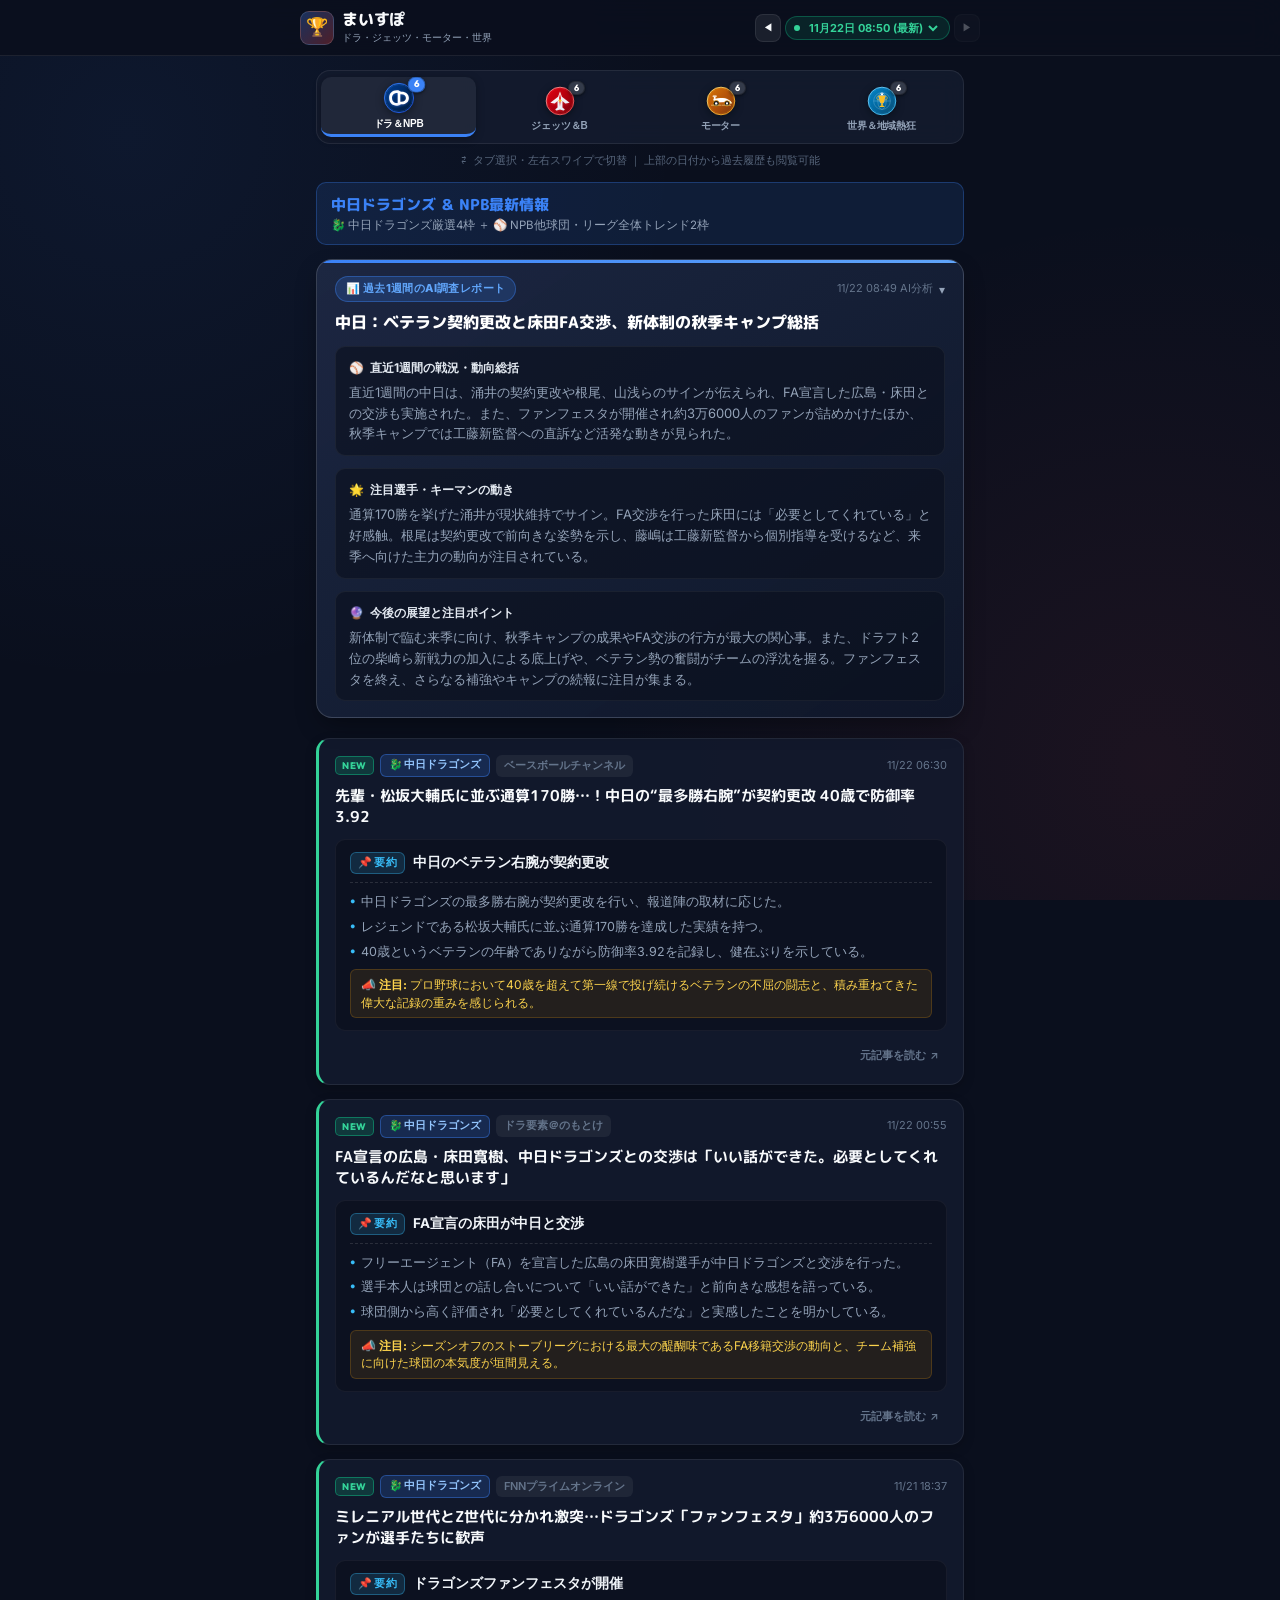
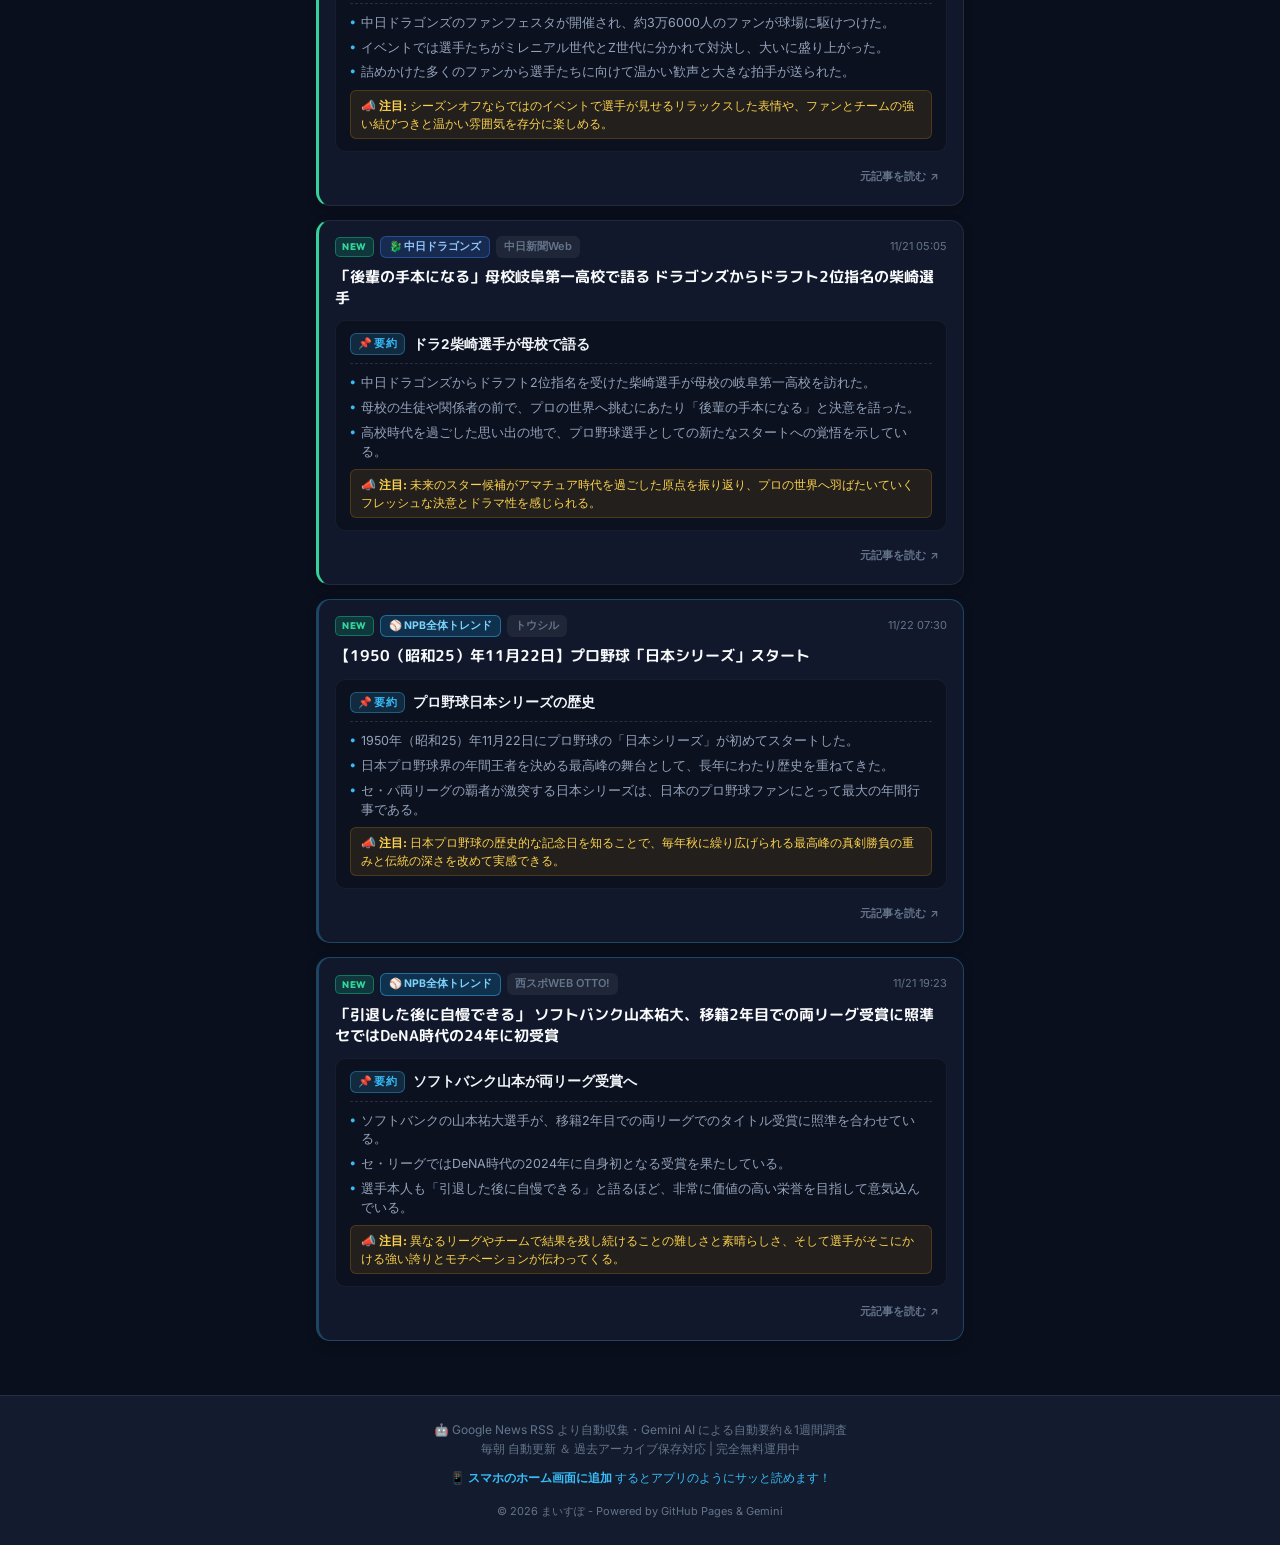
==== commit 2c38638c: "chore: 毎朝のまいすぽ速報＆アーカイブを自動更新 2026-11-22 08:50" ====
--- a/docs/index.html
+++ b/docs/index.html
@@ -38,7 +38,7 @@
                 <div class="update-badge" id="updateBadge">
                     <span class="pulse-dot" id="liveDot"></span>
                     <select id="dateSelect" class="date-select" aria-label="表示する日付を選択">
-                        <option value="latest">11月21日 09:50 更新</option>
+                        <option value="latest">11月22日 08:50 更新</option>
                     </select>
                 </div>
                 <button type="button" class="date-nav-btn" id="nextDateBtn" aria-label="翌日のニュースを表示" title="翌日のニュース" disabled>▶</button>
@@ -104,24 +104,24 @@
             <div class="report-header">
                 <span class="report-badge">📊 過去1週間のAI調査レポート</span>
                 <span class="report-header-right">
-                    <span class="report-date">11/21 09:49 AI分析</span>
+                    <span class="report-date">11/22 08:49 AI分析</span>
                     <span class="report-chevron" aria-hidden="true">▾</span>
                 </span>
             </div>
-            <h3 class="report-title">工藤新監督の秋季キャンプ始動と契約更改が本格化</h3>
+            <h3 class="report-title">中日：ベテラン契約更改と床田FA交渉、新体制の秋季キャンプ総括</h3>
         </summary>
         <div class="report-body">
             <div class="report-section">
                 <div class="report-section-title">⚾ <strong>直近1週間の戦況・動向総括</strong></div>
-                <div class="report-section-text">中日ドラゴンズは工藤公康新監督を迎えた秋季キャンプが終了し、大島オーナーも来春へ期待を寄せる。今週は藤嶋の個別指導や涌井、根尾らの契約更改が行われたほか、ホークス戦力外の内野手と育成契約を結ぶなど新体制への移行が進んでいる。</div>
+                <div class="report-section-text">直近1週間の中日は、涌井の契約更改や根尾、山浅らのサインが伝えられ、FA宣言した広島・床田との交渉も実施された。また、ファンフェスタが開催され約3万6000人のファンが詰めかけたほか、秋季キャンプでは工藤新監督への直訴など活発な動きが見られた。</div>
             </div>
             <div class="report-section">
                 <div class="report-section-title">🌟 <strong>注目選手・キーマンの動き</strong></div>
-                <div class="report-section-text">藤嶋健人は工藤監督に直接指導を直訴しハードなトレーニングに手応え。涌井は現状維持の7000万円でサインし開幕一軍を誓う。根尾は70万円減となるも前向きな姿勢を示し、育成・山浅や新加入選手も来季へ向け意気込む。</div>
+                <div class="report-section-text">通算170勝を挙げた涌井が現状維持でサイン。FA交渉を行った床田には「必要としてくれている」と好感触。根尾は契約更改で前向きな姿勢を示し、藤嶋は工藤新監督から個別指導を受けるなど、来季へ向けた主力の動向が注目されている。</div>
             </div>
             <div class="report-section">
                 <div class="report-section-title">🔮 <strong>今後の展望と注目ポイント</strong></div>
-                <div class="report-section-text">秋季キャンプでの工藤監督による熱血指導や選手たちの取り組みがどう結実するか注目される。今後はさらなる契約更改の行方や、新戦力の加入、来季の開幕カードを見据えたチーム作りの進展がファン最大の関心事となる。</div>
+                <div class="report-section-text">新体制で臨む来季に向け、秋季キャンプの成果やFA交渉の行方が最大の関心事。また、ドラフト2位の柴崎ら新戦力の加入による底上げや、ベテラン勢の奮闘がチームの浮沈を握る。ファンフェスタを終え、さらなる補強やキャンプの続報に注目が集まる。</div>
             </div>
         </div>
     </details>
@@ -131,155 +131,155 @@
             <!-- 最新ニュース要約カード群 -->
             <div class="news-grid" id="news-grid-dragons">
                 
-        <article class="news-card is-new" data-url="https://news.google.com/rss/articles/CBMiVkFVX3lxTE94b09Sb3ZIZFBuVzZRRVJzQUxfUlpCOEU1S2ZoYWVXMkwtMXp1YmZXTWtETXAteTJhcmx5Y3J6ZTM2Ym5DTkhpU0VRVjhDa0RrYXhqMW1R?oc=5">
+        <article class="news-card is-new" data-url="https://news.google.com/rss/articles/CBMiVEFVX3lxTE9fakZ1emh4OXVnNTBTUnRTQmJEQ1I0XzNabXV4eHViQnpPczZhb0pEUk84ZmlBdEpRejlWZUhBZ2drYXNyZDFvYnFYcnRqdWtUVmFzdA?oc=5">
             <div class="card-header">
                 <div class="card-meta-left">
                     <span class="badge-new">NEW</span>
                     <span class="badge-subtag subtag-team">🐉 中日ドラゴンズ</span>
-                    <span class="card-source">岐阜新聞デジタル</span>
-                </div>
-                <span class="card-date">11/21 06:23</span>
-            </div>
-            <h3 class="card-title">ドラゴンズ２位指名の柴崎外野手「スタメンに定着したい」 母校の岐阜第一高を訪問</h3>
-            <div class="summary-box">
-                <div class="summary-headline"><span class="headline-badge">📌 要約</span> ドラ2柴崎が母校訪問し決意</div>
-                <div class="summary-points">
-                    <div class="summary-point"><span class="dot">•</span><span>中日ドラゴンズからドラフト2位で指名を受けた岐阜第一高の柴崎外野手が母校を訪れた。</span></div><div class="summary-point"><span class="dot">•</span><span>プロの世界へ向けて「スタメンに定着したい」と力強い決意を新たに表明した。</span></div><div class="summary-point"><span class="dot">•</span><span>高校球界からプロの舞台へと羽ばたく若き才能の今後の成長と活躍が期待されている。</span></div>
-                </div>
-                <div class="summary-takeaway">📣 <strong>注目:</strong> 未来のレギュラー候補として期待がかかる新人選手が、プロの舞台へ向けてどのような第一歩を踏み出すか注目。</div>
-            </div>
-            <div class="card-footer">
-                <a href="https://news.google.com/rss/articles/CBMiVkFVX3lxTE94b09Sb3ZIZFBuVzZRRVJzQUxfUlpCOEU1S2ZoYWVXMkwtMXp1YmZXTWtETXAteTJhcmx5Y3J6ZTM2Ym5DTkhpU0VRVjhDa0RrYXhqMW1R?oc=5" target="_blank" rel="noopener noreferrer" class="btn-read-more">
-                    <span>元記事を読む</span>
-                    <span>↗</span>
-                </a>
-            </div>
-        </article>
-        
-
-        <article class="news-card is-new" data-url="https://news.google.com/rss/articles/CBMiX0FVX3lxTE44THZaUVdmS3NITUVBTlNOdHQ0eHAyN3VlbkZTckE3b0JDcXFyclhNTFU5WnhLeTJiZmhHeF9xY2lTTlJORU1jWUkzRmtSejNZZVFwbTFqMnlZSm1kUUdF?oc=5">
+                    <span class="card-source">ベースボールチャンネル</span>
+                </div>
+                <span class="card-date">11/22 06:30</span>
+            </div>
+            <h3 class="card-title">先輩・松坂大輔氏に並ぶ通算170勝…！中日の“最多勝右腕”が契約更改 40歳で防御率3.92</h3>
+            <div class="summary-box">
+                <div class="summary-headline"><span class="headline-badge">📌 要約</span> 中日のベテラン右腕が契約更改</div>
+                <div class="summary-points">
+                    <div class="summary-point"><span class="dot">•</span><span>中日ドラゴンズの最多勝右腕が契約更改を行い、報道陣の取材に応じた。</span></div><div class="summary-point"><span class="dot">•</span><span>レジェンドである松坂大輔氏に並ぶ通算170勝を達成した実績を持つ。</span></div><div class="summary-point"><span class="dot">•</span><span>40歳というベテランの年齢でありながら防御率3.92を記録し、健在ぶりを示している。</span></div>
+                </div>
+                <div class="summary-takeaway">📣 <strong>注目:</strong> プロ野球において40歳を超えて第一線で投げ続けるベテランの不屈の闘志と、積み重ねてきた偉大な記録の重みを感じられる。</div>
+            </div>
+            <div class="card-footer">
+                <a href="https://news.google.com/rss/articles/CBMiVEFVX3lxTE9fakZ1emh4OXVnNTBTUnRTQmJEQ1I0XzNabXV4eHViQnpPczZhb0pEUk84ZmlBdEpRejlWZUhBZ2drYXNyZDFvYnFYcnRqdWtUVmFzdA?oc=5" target="_blank" rel="noopener noreferrer" class="btn-read-more">
+                    <span>元記事を読む</span>
+                    <span>↗</span>
+                </a>
+            </div>
+        </article>
+        
+
+        <article class="news-card is-new" data-url="https://news.google.com/rss/articles/CBMiWkFVX3lxTE5XRWpKSDcyRnRiQk92d3dfZGFsc3R2WkhpVVVqOXlhTXlzLU1IVjRzSkJRYlp1SWZlS2xSeEZickNrS0hRNk1qdktJZTVsOGZHenNOT2xvRno2Zw?oc=5">
             <div class="card-header">
                 <div class="card-meta-left">
                     <span class="badge-new">NEW</span>
                     <span class="badge-subtag subtag-team">🐉 中日ドラゴンズ</span>
-                    <span class="card-source">Number Web</span>
-                </div>
-                <span class="card-date">11/21 06:02</span>
-            </div>
-            <h3 class="card-title">「工藤監督いないんですか？」中日・藤嶋健人が直訴した…工藤公康と12分間の“個別指導“「思っていたのと逆でした」「高校時代より走っている」現地取材（田中仰）</h3>
-            <div class="summary-box">
-                <div class="summary-headline"><span class="headline-badge">📌 要約</span> 藤嶋が工藤公康に直訴し個別指導</div>
-                <div class="summary-points">
-                    <div class="summary-point"><span class="dot">•</span><span>中日の藤嶋健人が工藤公康氏の姿を見つけて自ら直訴し、12分間の個別指導を受けた。</span></div><div class="summary-point"><span class="dot">•</span><span>思っていた内容とは逆の指導を受けるなど、レジェンドからの教えに大きな刺激を受けている。</span></div><div class="summary-point"><span class="dot">•</span><span>高校時代より走るなど精力的にトレーニングに励み、来季へ向けた意欲を燃やしている。</span></div>
-                </div>
-                <div class="summary-takeaway">📣 <strong>注目:</strong> 一流のレジェンドから直接学びを得ようと積極的に動く選手の姿から、来季にかける並々ならぬ執念が伝わってくる。</div>
-            </div>
-            <div class="card-footer">
-                <a href="https://news.google.com/rss/articles/CBMiX0FVX3lxTE44THZaUVdmS3NITUVBTlNOdHQ0eHAyN3VlbkZTckE3b0JDcXFyclhNTFU5WnhLeTJiZmhHeF9xY2lTTlJORU1jWUkzRmtSejNZZVFwbTFqMnlZSm1kUUdF?oc=5" target="_blank" rel="noopener noreferrer" class="btn-read-more">
-                    <span>元記事を読む</span>
-                    <span>↗</span>
-                </a>
-            </div>
-        </article>
-        
-
-        <article class="news-card is-new" data-url="https://news.google.com/rss/articles/[base64]?oc=5">
+                    <span class="card-source">ドラ要素＠のもとけ</span>
+                </div>
+                <span class="card-date">11/22 00:55</span>
+            </div>
+            <h3 class="card-title">FA宣言の広島・床田寛樹、中日ドラゴンズとの交渉は「いい話ができた。必要としてくれているんだなと思います」</h3>
+            <div class="summary-box">
+                <div class="summary-headline"><span class="headline-badge">📌 要約</span> FA宣言の床田が中日と交渉</div>
+                <div class="summary-points">
+                    <div class="summary-point"><span class="dot">•</span><span>フリーエージェント（FA）を宣言した広島の床田寛樹選手が中日ドラゴンズと交渉を行った。</span></div><div class="summary-point"><span class="dot">•</span><span>選手本人は球団との話し合いについて「いい話ができた」と前向きな感想を語っている。</span></div><div class="summary-point"><span class="dot">•</span><span>球団側から高く評価され「必要としてくれているんだな」と実感したことを明かしている。</span></div>
+                </div>
+                <div class="summary-takeaway">📣 <strong>注目:</strong> シーズンオフのストーブリーグにおける最大の醍醐味であるFA移籍交渉の動向と、チーム補強に向けた球団の本気度が垣間見える。</div>
+            </div>
+            <div class="card-footer">
+                <a href="https://news.google.com/rss/articles/CBMiWkFVX3lxTE5XRWpKSDcyRnRiQk92d3dfZGFsc3R2WkhpVVVqOXlhTXlzLU1IVjRzSkJRYlp1SWZlS2xSeEZickNrS0hRNk1qdktJZTVsOGZHenNOT2xvRno2Zw?oc=5" target="_blank" rel="noopener noreferrer" class="btn-read-more">
+                    <span>元記事を読む</span>
+                    <span>↗</span>
+                </a>
+            </div>
+        </article>
+        
+
+        <article class="news-card is-new" data-url="https://news.google.com/rss/articles/CBMiTkFVX3lxTFBzdmtHTGZJWTNBRU5sRDY5YUk2Z2VQN3FzbVo2SV9tbGhaVk84cV9FcXltdk1wTVlyb0RfME9QR3R5Nmc0Y1c5RDl2cEs2Zw?oc=5">
             <div class="card-header">
                 <div class="card-meta-left">
                     <span class="badge-new">NEW</span>
                     <span class="badge-subtag subtag-team">🐉 中日ドラゴンズ</span>
-                    <span class="card-source">名古屋テレビ【メ～テレ】</span>
-                </div>
-                <span class="card-date">11/20 19:35</span>
-            </div>
-            <h3 class="card-title">【ドラゴンズ】契約更改　涌井秀章が現状維持の年俸 7000万円でサイン「来季は開幕から1軍で」</h3>
-            <div class="summary-box">
-                <div class="summary-headline"><span class="headline-badge">📌 要約</span> 涌井が現状維持で契約更改</div>
-                <div class="summary-points">
-                    <div class="summary-point"><span class="dot">•</span><span>中日のベテラン涌井秀章投手が現状維持となる年俸7000万円で来季の契約を更改した。</span></div><div class="summary-point"><span class="dot">•</span><span>今季の悔しさをバネに「来季は開幕から1軍で投げる」という強い目標を掲げている。</span></div><div class="summary-point"><span class="dot">•</span><span>豊富な経験を持つベテランの右腕が、チームの主軸として再びマウンドを支える。</span></div>
-                </div>
-                <div class="summary-takeaway">📣 <strong>注目:</strong> ベテランとしての意地を見せる涌井が、開幕一軍という目標に向けてどのような調整と投球を見せるのか目が離せない。</div>
-            </div>
-            <div class="card-footer">
-                <a href="https://news.google.com/rss/articles/[base64]?oc=5" target="_blank" rel="noopener noreferrer" class="btn-read-more">
-                    <span>元記事を読む</span>
-                    <span>↗</span>
-                </a>
-            </div>
-        </article>
-        
-
-        <article class="news-card is-new" data-url="https://news.google.com/rss/articles/CBMif0FVX3lxTE5hSmtKLUVhR3R5QUJFNEhqSTVTTHY2TEJDS0xkTkJQTEtiV3N4b2xMVHpteWVrOE5UbXozaDFvMExjekpRYmNrRkpXQ1BwbktsWlJmUGhYRjVKX1FOeUVOVkgtMzZJNXBERWUySG5IaUZsbGlrWXBBblJBOVR2Y3M?oc=5">
+                    <span class="card-source">FNNプライムオンライン</span>
+                </div>
+                <span class="card-date">11/21 18:37</span>
+            </div>
+            <h3 class="card-title">ミレニアル世代とZ世代に分かれ激突…ドラゴンズ「ファンフェスタ」約3万6000人のファンが選手たちに歓声</h3>
+            <div class="summary-box">
+                <div class="summary-headline"><span class="headline-badge">📌 要約</span> ドラゴンズファンフェスタが開催</div>
+                <div class="summary-points">
+                    <div class="summary-point"><span class="dot">•</span><span>中日ドラゴンズのファンフェスタが開催され、約3万6000人のファンが球場に駆けつけた。</span></div><div class="summary-point"><span class="dot">•</span><span>イベントでは選手たちがミレニアル世代とZ世代に分かれて対決し、大いに盛り上がった。</span></div><div class="summary-point"><span class="dot">•</span><span>詰めかけた多くのファンから選手たちに向けて温かい歓声と大きな拍手が送られた。</span></div>
+                </div>
+                <div class="summary-takeaway">📣 <strong>注目:</strong> シーズンオフならではのイベントで選手が見せるリラックスした表情や、ファンとチームの強い結びつきと温かい雰囲気を存分に楽しめる。</div>
+            </div>
+            <div class="card-footer">
+                <a href="https://news.google.com/rss/articles/CBMiTkFVX3lxTFBzdmtHTGZJWTNBRU5sRDY5YUk2Z2VQN3FzbVo2SV9tbGhaVk84cV9FcXltdk1wTVlyb0RfME9QR3R5Nmc0Y1c5RDl2cEs2Zw?oc=5" target="_blank" rel="noopener noreferrer" class="btn-read-more">
+                    <span>元記事を読む</span>
+                    <span>↗</span>
+                </a>
+            </div>
+        </article>
+        
+
+        <article class="news-card is-new" data-url="https://news.google.com/rss/articles/CBMiVEFVX3lxTE5SRFdTRUktcTZHRmxvN3EtR0NnQmExNmJCNVhEQzdyMS1xbFRXdXNXSTZYV3ZVc3JYeElxc2xtUzVLN3cyZWZvY3RqaUhuZUgydEQtYQ?oc=5">
             <div class="card-header">
                 <div class="card-meta-left">
                     <span class="badge-new">NEW</span>
                     <span class="badge-subtag subtag-team">🐉 中日ドラゴンズ</span>
-                    <span class="card-source">Yahoo!ニュース</span>
-                </div>
-                <span class="card-date">11/20 16:04</span>
-            </div>
-            <h3 class="card-title">中日がホークス戦力外の”28歳内野手”と育成契約 「一番最初に声をかけてくれたのがドラゴンズだった」</h3>
-            <div class="summary-box">
-                <div class="summary-headline"><span class="headline-badge">📌 要約</span> 中日がホークス戦力外の28歳と育成契約</div>
-                <div class="summary-points">
-                    <div class="summary-point"><span class="dot">•</span><span>ソフトバンクを戦力外となった28歳の内野手と中日が育成選手契約を結んだ。</span></div><div class="summary-point"><span class="dot">•</span><span>選手自身が「一番最初に声をかけてくれたのがドラゴンズだった」と移籍の経緯を語った。</span></div><div class="summary-point"><span class="dot">•</span><span>新天地でのはい上がりを誓う実力派内野手が、支配下登録を目指して練習に励む。</span></div>
-                </div>
-                <div class="summary-takeaway">📣 <strong>注目:</strong> 他球団を戦力外となった苦労人が、新たなチームでチャンスを掴み取りはい上がっていく姿はプロ野球の醍醐味の一つ。</div>
-            </div>
-            <div class="card-footer">
-                <a href="https://news.google.com/rss/articles/CBMif0FVX3lxTE5hSmtKLUVhR3R5QUJFNEhqSTVTTHY2TEJDS0xkTkJQTEtiV3N4b2xMVHpteWVrOE5UbXozaDFvMExjekpRYmNrRkpXQ1BwbktsWlJmUGhYRjVKX1FOeUVOVkgtMzZJNXBERWUySG5IaUZsbGlrWXBBblJBOVR2Y3M?oc=5" target="_blank" rel="noopener noreferrer" class="btn-read-more">
-                    <span>元記事を読む</span>
-                    <span>↗</span>
-                </a>
-            </div>
-        </article>
-        
-
-        <article class="news-card is-new card-type-league" data-url="https://news.google.com/rss/articles/CBMibkFVX3lxTFBVTVQ5bVpkOEZfUjFsYmNNanNfdVYxZFBfOWhZVlFUcnJ0VFdkRFV0WXJOVDdVVWRYSWFiUXdqbEJrazZLTnhpZmpjaXRjZjdiajM2bWVsaXhxdU9HZFZJM0ZURE5GRUtHNkhGbUdn?oc=5">
+                    <span class="card-source">中日新聞Web</span>
+                </div>
+                <span class="card-date">11/21 05:05</span>
+            </div>
+            <h3 class="card-title">「後輩の手本になる」母校岐阜第一高校で語る ドラゴンズからドラフト2位指名の柴崎選手</h3>
+            <div class="summary-box">
+                <div class="summary-headline"><span class="headline-badge">📌 要約</span> ドラ2柴崎選手が母校で語る</div>
+                <div class="summary-points">
+                    <div class="summary-point"><span class="dot">•</span><span>中日ドラゴンズからドラフト2位指名を受けた柴崎選手が母校の岐阜第一高校を訪れた。</span></div><div class="summary-point"><span class="dot">•</span><span>母校の生徒や関係者の前で、プロの世界へ挑むにあたり「後輩の手本になる」と決意を語った。</span></div><div class="summary-point"><span class="dot">•</span><span>高校時代を過ごした思い出の地で、プロ野球選手としての新たなスタートへの覚悟を示している。</span></div>
+                </div>
+                <div class="summary-takeaway">📣 <strong>注目:</strong> 未来のスター候補がアマチュア時代を過ごした原点を振り返り、プロの世界へ羽ばたいていくフレッシュな決意とドラマ性を感じられる。</div>
+            </div>
+            <div class="card-footer">
+                <a href="https://news.google.com/rss/articles/CBMiVEFVX3lxTE5SRFdTRUktcTZHRmxvN3EtR0NnQmExNmJCNVhEQzdyMS1xbFRXdXNXSTZYV3ZVc3JYeElxc2xtUzVLN3cyZWZvY3RqaUhuZUgydEQtYQ?oc=5" target="_blank" rel="noopener noreferrer" class="btn-read-more">
+                    <span>元記事を読む</span>
+                    <span>↗</span>
+                </a>
+            </div>
+        </article>
+        
+
+        <article class="news-card is-new card-type-league" data-url="https://news.google.com/rss/articles/CBMiWkFVX3lxTE1nS24yY1UwS2xqSVQtZE41RVBlcDI3UHo0SkdBQnFUUlY5Y3NXbVhaYVNuMlBxaG1Gei0tSGlEQXo5aEJJM1pjbjRJNlNXdHpxZ3NIVzQxX295QQ?oc=5">
             <div class="card-header">
                 <div class="card-meta-left">
                     <span class="badge-new">NEW</span>
                     <span class="badge-subtag subtag-league">⚾ NPB全体トレンド</span>
-                    <span class="card-source">au Webポータル</span>
-                </div>
-                <span class="card-date">11/21 09:30</span>
-            </div>
-            <h3 class="card-title">「NPBで両リーグMVPを獲得した選手は江夏豊ともう1人は？」【野Q王からの挑戦状】</h3>
-            <div class="summary-box">
-                <div class="summary-headline"><span class="headline-badge">📌 要約</span> NPB両リーグMVPの快挙をクイズで出題</div>
-                <div class="summary-points">
-                    <div class="summary-point"><span class="dot">•</span><span>NPBの歴史において、セ・パ両リーグでMVPを獲得した偉大な選手についてのクイズ企画が公開された。</span></div><div class="summary-point"><span class="dot">•</span><span>伝説的な名投手である江夏豊に加え、もう1人の達成者が誰であるのかを問う内容となっている。</span></div><div class="summary-point"><span class="dot">•</span><span>プロ野球の長い歴史や記録に名を残したレジェンドたちの圧倒的な功績を振り返る機会となっている。</span></div>
-                </div>
-                <div class="summary-takeaway">📣 <strong>注目:</strong> 過去の偉大な記録や選手を知ることで、現在のプロ野球観戦がより一層深みのある楽しいものになる。</div>
-            </div>
-            <div class="card-footer">
-                <a href="https://news.google.com/rss/articles/CBMibkFVX3lxTFBVTVQ5bVpkOEZfUjFsYmNNanNfdVYxZFBfOWhZVlFUcnJ0VFdkRFV0WXJOVDdVVWRYSWFiUXdqbEJrazZLTnhpZmpjaXRjZjdiajM2bWVsaXhxdU9HZFZJM0ZURE5GRUtHNkhGbUdn?oc=5" target="_blank" rel="noopener noreferrer" class="btn-read-more">
-                    <span>元記事を読む</span>
-                    <span>↗</span>
-                </a>
-            </div>
-        </article>
-        
-
-        <article class="news-card is-new card-type-league" data-url="https://news.google.com/rss/articles/CBMiZkFVX3lxTE54X0VzRHBBSDY1bUc4WlFaX2U2UUJiOUpDYjNRV2l4ZFpHYUppUTZIaUNWaVRPRjFabklLTGp3WDBjR3JCZGs4ZXlSa2NvYWZjYk0wT3ozb0thUzJRQk9FR3NPNF84UQ?oc=5">
+                    <span class="card-source">トウシル</span>
+                </div>
+                <span class="card-date">11/22 07:30</span>
+            </div>
+            <h3 class="card-title">【1950（昭和25）年11月22日】プロ野球「日本シリーズ」スタート</h3>
+            <div class="summary-box">
+                <div class="summary-headline"><span class="headline-badge">📌 要約</span> プロ野球日本シリーズの歴史</div>
+                <div class="summary-points">
+                    <div class="summary-point"><span class="dot">•</span><span>1950年（昭和25）年11月22日にプロ野球の「日本シリーズ」が初めてスタートした。</span></div><div class="summary-point"><span class="dot">•</span><span>日本プロ野球界の年間王者を決める最高峰の舞台として、長年にわたり歴史を重ねてきた。</span></div><div class="summary-point"><span class="dot">•</span><span>セ・パ両リーグの覇者が激突する日本シリーズは、日本のプロ野球ファンにとって最大の年間行事である。</span></div>
+                </div>
+                <div class="summary-takeaway">📣 <strong>注目:</strong> 日本プロ野球の歴史的な記念日を知ることで、毎年秋に繰り広げられる最高峰の真剣勝負の重みと伝統の深さを改めて実感できる。</div>
+            </div>
+            <div class="card-footer">
+                <a href="https://news.google.com/rss/articles/CBMiWkFVX3lxTE1nS24yY1UwS2xqSVQtZE41RVBlcDI3UHo0SkdBQnFUUlY5Y3NXbVhaYVNuMlBxaG1Gei0tSGlEQXo5aEJJM1pjbjRJNlNXdHpxZ3NIVzQxX295QQ?oc=5" target="_blank" rel="noopener noreferrer" class="btn-read-more">
+                    <span>元記事を読む</span>
+                    <span>↗</span>
+                </a>
+            </div>
+        </article>
+        
+
+        <article class="news-card is-new card-type-league" data-url="https://news.google.com/rss/articles/CBMiX0FVX3lxTE83ZlNEMHo5VnVWeHpTMGxTWEdyclJlUS00NFhWZlRZdEJUTTZXT3JoV193blJ6N2lZQnhKSzhFcEktWUJLYUFqZktnNDEyVVo5Q29QY2dKUTZoNG84ek5F?oc=5">
             <div class="card-header">
                 <div class="card-meta-left">
                     <span class="badge-new">NEW</span>
                     <span class="badge-subtag subtag-league">⚾ NPB全体トレンド</span>
-                    <span class="card-source">スポーツブル</span>
-                </div>
-                <span class="card-date">11/21 08:51</span>
-            </div>
-            <h3 class="card-title">パ・リーグ公式戦打者成績 - プロ野球 セ・パ12球団 速報 &amp; データ</h3>
-            <div class="summary-box">
-                <div class="summary-headline"><span class="headline-badge">📌 要約</span> パ・リーグの公式戦打者成績速報</div>
-                <div class="summary-points">
-                    <div class="summary-point"><span class="dot">•</span><span>プロ野球パ・リーグ公式戦における打者たちの詳細な成績や最新データが速報で伝えられている。</span></div><div class="summary-point"><span class="dot">•</span><span>シーズンを通した打撃タイトルの行方や、各選手の調子の波を数値から読み解くことができる。</span></div><div class="summary-point"><span class="dot">•</span><span>12球団全体の動向を追う上で欠かせない、プロ野球ファン必見の重要なデータ情報となっている。</span></div>
-                </div>
-                <div class="summary-takeaway">📣 <strong>注目:</strong> 詳細な打撃成績をチェックすることで、選手の調子のピークや打撃タイトルの争いをリアルタイムで楽しむことができる。</div>
-            </div>
-            <div class="card-footer">
-                <a href="https://news.google.com/rss/articles/CBMiZkFVX3lxTE54X0VzRHBBSDY1bUc4WlFaX2U2UUJiOUpDYjNRV2l4ZFpHYUppUTZIaUNWaVRPRjFabklLTGp3WDBjR3JCZGs4ZXlSa2NvYWZjYk0wT3ozb0thUzJRQk9FR3NPNF84UQ?oc=5" target="_blank" rel="noopener noreferrer" class="btn-read-more">
+                    <span class="card-source">西スポWEB OTTO!</span>
+                </div>
+                <span class="card-date">11/21 19:23</span>
+            </div>
+            <h3 class="card-title">「引退した後に自慢できる」 ソフトバンク山本祐大、移籍2年目での両リーグ受賞に照準 セではDeNA時代の24年に初受賞</h3>
+            <div class="summary-box">
+                <div class="summary-headline"><span class="headline-badge">📌 要約</span> ソフトバンク山本が両リーグ受賞へ</div>
+                <div class="summary-points">
+                    <div class="summary-point"><span class="dot">•</span><span>ソフトバンクの山本祐大選手が、移籍2年目での両リーグでのタイトル受賞に照準を合わせている。</span></div><div class="summary-point"><span class="dot">•</span><span>セ・リーグではDeNA時代の2024年に自身初となる受賞を果たしている。</span></div><div class="summary-point"><span class="dot">•</span><span>選手本人も「引退した後に自慢できる」と語るほど、非常に価値の高い栄誉を目指して意気込んでいる。</span></div>
+                </div>
+                <div class="summary-takeaway">📣 <strong>注目:</strong> 異なるリーグやチームで結果を残し続けることの難しさと素晴らしさ、そして選手がそこにかける強い誇りとモチベーションが伝わってくる。</div>
+            </div>
+            <div class="card-footer">
+                <a href="https://news.google.com/rss/articles/CBMiX0FVX3lxTE83ZlNEMHo5VnVWeHpTMGxTWEdyclJlUS00NFhWZlRZdEJUTTZXT3JoV193blJ6N2lZQnhKSzhFcEktWUJLYUFqZktnNDEyVVo5Q29QY2dKUTZoNG84ek5F?oc=5" target="_blank" rel="noopener noreferrer" class="btn-read-more">
                     <span>元記事を読む</span>
                     <span>↗</span>
                 </a>
@@ -306,24 +306,24 @@
             <div class="report-header">
                 <span class="report-badge">📊 過去1週間のAI調査レポート</span>
                 <span class="report-header-right">
-                    <span class="report-date">11/21 09:49 AI分析</span>
+                    <span class="report-date">11/22 08:49 AI分析</span>
                     <span class="report-chevron" aria-hidden="true">▾</span>
                 </span>
             </div>
-            <h3 class="report-title">千葉ジェッツ富樫が最多得票！逆境を乗り越え連勝で勢い加速</h3>
+            <h3 class="report-title">千葉J富樫がオールスター最多得票、渡邊雄太は代表へ</h3>
         </summary>
         <div class="report-body">
             <div class="report-section">
                 <div class="report-section-title">🏀 <strong>直近1週間の戦況・動向総括</strong></div>
-                <div class="report-section-text">三遠や秋田との激闘を経て勝率を5割に復帰させた千葉ジェッツ。チームの立て直しが進む中、南船橋装飾プロジェクトやグッズ展開など地域を巻き込む熱狂づくりも進行。Bリーグ全体でもオールスター選出や新たなパートナーシップ発表が相次ぎ盛り上がりを見せています。</div>
+                <div class="report-section-text">千葉ジェッツは秋田戦を経て逆境を乗り越える戦いを見せる中、富樫勇樹がBリーグオールスターで11大会連続の最多得票を獲得。チームからは渡邊雄太らも選出され、南船橋装飾プロジェクトなども進行して盛り上がりを見せている。</div>
             </div>
             <div class="report-section">
                 <div class="report-section-title">🌟 <strong>注目選手・キーマンの動き</strong></div>
-                <div class="report-section-text">千葉ジェッツの司令塔・富樫勇樹選手がBリーグオールスター戦で最多得票（11大会連続11回目）に選出されました。渡邊雄太選手や黒川選手らも選出され、プロデュースブランド第2弾の展開などコート内外で大きな注目を集めています。</div>
+                <div class="report-section-text">千葉Jのエース富樫勇樹がファン投票で最多得票に輝きチームを牽引。また、負傷を抱えつつもW杯予選アウェー2連戦に向かう日本代表の渡邊雄太の強い決意や、オールスター選出された選手たちの活躍に大きな注目が集まっている。</div>
             </div>
             <div class="report-section">
                 <div class="report-section-title">🔮 <strong>今後の展望と注目ポイント</strong></div>
-                <div class="report-section-text">チームは逆境を乗り越え勝率5割に復帰し、接戦をモノにする自信をつけています。今後はオールスター関連の盛り上がりに加え、LaLa arena TOKYO-BAYを拠点としたホームゲームでのさらなる連勝と、バスケの街・南船橋での熱狂的な共創プロジェクトに注目です。</div>
+                <div class="report-section-text">Bプレミアに向けた3rdユニフォームの着用日決定やオールスター関連のイベント情報が続々発表。クラブと地域の結びつきを強める南船橋装飾プロジェクトの行方とともに、日本代表戦に挑む選手のコンディションやリーグ戦の戦いに注目。</div>
             </div>
         </div>
     </details>
@@ -333,155 +333,155 @@
             <!-- 最新ニュース要約カード群 -->
             <div class="news-grid" id="news-grid-jets">
                 
-        <article class="news-card is-new" data-url="https://news.google.com/rss/articles/CBMiaEFVX3lxTE1NTDE1UmlJRlU4RE1VMlhROVkwZDFEUUU1Y1VFZkxJdDZLcE9ma2tIdVFoRThyMmRpSDlabjE0SnlEUV9nVGpuOC11UHdfRXJvY3VjanVNdVY4UnJMczdMdmo0UDRtYTdE?oc=5">
+        <article class="news-card is-new" data-url="https://news.google.com/rss/articles/CBMiaEFVX3lxTE1oMkVfMS11VVplOTU0NmZ6WDdLR3FHbFhJVjlrMng4YTI5SHN4cEhOREhvNVFCRVFieXdFTVoyREptTEllLXloSnFnalVYUHZrR1M1SzE3a3BzejI1N29USThreV9EaFdu?oc=5">
             <div class="card-header">
                 <div class="card-meta-left">
                     <span class="badge-new">NEW</span>
                     <span class="badge-subtag subtag-team">✈️ 千葉ジェッツ</span>
                     <span class="card-source">バスケットボールキング</span>
                 </div>
-                <span class="card-date">11/20 16:30</span>
-            </div>
-            <h3 class="card-title">渡邊雄太プロデュースブランド「NAVI」グッズ第2弾が予約開始…ニューエラとのコラボキャップも</h3>
-            <div class="summary-box">
-                <div class="summary-headline"><span class="headline-badge">📌 要約</span> 渡邊雄太ブランド第2弾グッズ予約開始</div>
-                <div class="summary-points">
-                    <div class="summary-point"><span class="dot">•</span><span>渡邊雄太選手がプロデュースするブランド「NAVI」の第2弾グッズの予約受付がスタートした。</span></div><div class="summary-point"><span class="dot">•</span><span>今回は有名ヘッドウェアブランド「ニューエラ」とのコラボレーションによるキャップもラインナップに含まれている。</span></div><div class="summary-point"><span class="dot">•</span><span>世界最高峰の舞台を知る選手ならではのこだわりが詰まった洗練されたアイテムとして注目を集めている。</span></div>
-                </div>
-                <div class="summary-takeaway">📣 <strong>注目:</strong> トップアスリートのこだわりが形になったアパレルを手に入れ、日常でもバスケットボールカルチャーを感じよう。</div>
-            </div>
-            <div class="card-footer">
-                <a href="https://news.google.com/rss/articles/CBMiaEFVX3lxTE1NTDE1UmlJRlU4RE1VMlhROVkwZDFEUUU1Y1VFZkxJdDZLcE9ma2tIdVFoRThyMmRpSDlabjE0SnlEUV9nVGpuOC11UHdfRXJvY3VjanVNdVY4UnJMczdMdmo0UDRtYTdE?oc=5" target="_blank" rel="noopener noreferrer" class="btn-read-more">
-                    <span>元記事を読む</span>
-                    <span>↗</span>
-                </a>
-            </div>
-        </article>
-        
-
-        <article class="news-card is-new" data-url="https://news.google.com/rss/articles/[base64]?oc=5">
-            <div class="card-header">
-                <div class="card-meta-left">
-                    <span class="badge-new">NEW</span>
+                <span class="card-date">11/21 20:53</span>
+            </div>
+            <h3 class="card-title">渡邊雄太が語るW杯予選の現在地「日本は強いと見せつける」…負傷抱えアウェー2連戦へ</h3>
+            <div class="summary-box">
+                <div class="summary-headline"><span class="headline-badge">📌 要約</span> 渡邊雄太が負傷を抱えつつW杯予選へ意気込み</div>
+                <div class="summary-points">
+                    <div class="summary-point"><span class="dot">•</span><span>日本代表の渡邊雄太選手が、負傷を抱えながらもW杯アジア予選のアウェー2連戦へ向かう意気込みを語った。</span></div><div class="summary-point"><span class="dot">•</span><span>「日本は強いと見せつける」と強い決意を示し、チームの勝利に向けて闘志を燃やしている。</span></div><div class="summary-point"><span class="dot">•</span><span>世界の舞台で戦う日本代表の圧倒的な個人技と、国を背負う選手の覚悟が直に伝わる重要な一戦となる。</span></div>
+                </div>
+                <div class="summary-takeaway">📣 <strong>注目:</strong> 怪我を乗り越えてコートに立つスーパースターの魂のプレーと、日本代表が世界へ挑む姿を見逃すな。</div>
+            </div>
+            <div class="card-footer">
+                <a href="https://news.google.com/rss/articles/CBMiaEFVX3lxTE1oMkVfMS11VVplOTU0NmZ6WDdLR3FHbFhJVjlrMng4YTI5SHN4cEhOREhvNVFCRVFieXdFTVoyREptTEllLXloSnFnalVYUHZrR1M1SzE3a3BzejI1N29USThreV9EaFdu?oc=5" target="_blank" rel="noopener noreferrer" class="btn-read-more">
+                    <span>元記事を読む</span>
+                    <span>↗</span>
+                </a>
+            </div>
+        </article>
+        
+
+        <article class="news-card" data-url="https://news.google.com/rss/articles/CBMiU0FVX3lxTFBYMDR2SW80dzM0eDI1VmJ6NzRLVnBiN3ZVM3RzOEl0MmQ1RFhKWnpVSEFHU2hLR0kxTlIzZGxOOVNIZUJneW5ucEZZSWdwenZlQzZv?oc=5">
+            <div class="card-header">
+                <div class="card-meta-left">
+                    
                     <span class="badge-subtag subtag-team">✈️ 千葉ジェッツ</span>
-                    <span class="card-source">ｄメニューニュース</span>
-                </div>
-                <span class="card-date">11/20 10:46</span>
-            </div>
-            <h3 class="card-title">千葉ジェッツ富樫が最多得票　Ｂリーグオールスター戦　渡辺・黒川らも選出</h3>
-            <div class="summary-box">
-                <div class="summary-headline"><span class="headline-badge">📌 要約</span> 千葉ジェッツ富樫が最多得票で選出</div>
-                <div class="summary-points">
-                    <div class="summary-point"><span class="dot">•</span><span>Bリーグオールスター戦のファン投票結果が発表され、千葉ジェッツの富樫勇樹選手が最多得票を獲得した。</span></div><div class="summary-point"><span class="dot">•</span><span>チームからは富樫選手だけでなく、渡邊選手や黒川選手らもファン投票などにより選出されている。</span></div><div class="summary-point"><span class="dot">•</span><span>Bリーグ最高峰のテクニックと華やかなスター選手たちが一堂に会する夢の舞台としてファンから絶大な支持を集めている。</span></div>
-                </div>
-                <div class="summary-takeaway">📣 <strong>注目:</strong> 日本バスケ界を牽引するスター選手たちの夢の共演と、華麗なテクニックの応酬を見逃すな。</div>
-            </div>
-            <div class="card-footer">
-                <a href="https://news.google.com/rss/articles/[base64]?oc=5" target="_blank" rel="noopener noreferrer" class="btn-read-more">
-                    <span>元記事を読む</span>
-                    <span>↗</span>
-                </a>
-            </div>
-        </article>
-        
-
-        <article class="news-card" data-url="https://news.google.com/rss/articles/CBMif0FVX3lxTE91LW9yRElqcjBDajVLbnJyUFR6bzJDdG9mZnBIczdRam1DUF9aXzQtTEVwckhndGNyY0h5ZGxzZGJpWUxwejEySldITFdfY2NNVjlmczQycm8tV2ZuTm5NbmUtNVdFY2J3VUpPREdxckQ5T0pXb2FGb01vWUxtN0E?oc=5">
+                    <span class="card-source">CAMPFIRE (キャンプファイヤー)</span>
+                </div>
+                <span class="card-date">11/19 17:00</span>
+            </div>
+            <h3 class="card-title">千葉ジェッツ「南船橋装飾プロジェクト」バスケの街に熱狂を共につくりたい</h3>
+            <div class="summary-box">
+                <div class="summary-headline"><span class="headline-badge">📌 要約</span> 千葉ジェッツが南船橋の街を彩る装飾プロジェクト始動</div>
+                <div class="summary-points">
+                    <div class="summary-point"><span class="dot">•</span><span>千葉ジェッツが本拠地周辺の南船橋エリアをチームカラーで染め上げるクラウドファンディング企画を実施する。</span></div><div class="summary-point"><span class="dot">•</span><span>「バスケの街」としての一体感を高め、地域住民やファンと共に新たな熱狂の空間を作り上げることを目指す。</span></div><div class="summary-point"><span class="dot">•</span><span>スポーツチームが地域社会と深く結びつき、街全体をアリーナ化していくホームタウン密着の先進的な試みである。</span></div>
+                </div>
+                <div class="summary-takeaway">📣 <strong>注目:</strong> 試合の日だけでなく、街を歩くだけでワクワクするようなバスケ文化が地域一体となって育まれていく過程を楽しめる。</div>
+            </div>
+            <div class="card-footer">
+                <a href="https://news.google.com/rss/articles/CBMiU0FVX3lxTFBYMDR2SW80dzM0eDI1VmJ6NzRLVnBiN3ZVM3RzOEl0MmQ1RFhKWnpVSEFHU2hLR0kxTlIzZGxOOVNIZUJneW5ucEZZSWdwenZlQzZv?oc=5" target="_blank" rel="noopener noreferrer" class="btn-read-more">
+                    <span>元記事を読む</span>
+                    <span>↗</span>
+                </a>
+            </div>
+        </article>
+        
+
+        <article class="news-card" data-url="https://news.google.com/rss/articles/CBMiaEFVX3lxTE42Q1lyRHdpbXRLUmk0YjNTekczTWhTT0pRVDZDb2dWUjFleVQ4anowclpYQnotYjA4eFNEQTQ5V25xc1ZpZjl4WmYzNTA0MkEwZzNrZW1KdUFxa0RaUDhVbjY3WTBCYW1G?oc=5">
+            <div class="card-header">
+                <div class="card-meta-left">
+                    
+                    <span class="badge-subtag subtag-team">✈️ 千葉ジェッツ</span>
+                    <span class="card-source">バスケットボールキング</span>
+                </div>
+                <span class="card-date">11/19 15:37</span>
+            </div>
+            <h3 class="card-title">逆境を乗り越える”常勝軍団”千葉J…エース富樫「本当にチームで良くここまで戻すことができた」</h3>
+            <div class="summary-box">
+                <div class="summary-headline"><span class="headline-badge">📌 要約</span> 千葉Jが逆境を乗り越えチーム状態を立て直す</div>
+                <div class="summary-points">
+                    <div class="summary-point"><span class="dot">•</span><span>開幕からの逆境や苦しい時期を乗り越え、常勝軍団としての強さを発揮してチーム状態を立て直した。</span></div><div class="summary-point"><span class="dot">•</span><span>エースの富樫勇樹選手がインタビューで「本当にチームで良くここまで戻すことができた」と手応えを語った。</span></div><div class="summary-point"><span class="dot">•</span><span>シーズン中の試練を全員で乗り越える組織力や、選手たちのメンタルの強さがBリーグの大きな見どころである。</span></div>
+                </div>
+                <div class="summary-takeaway">📣 <strong>注目:</strong> 苦難を乗り越えて勝利を掴み取るチームの団結力と、エース富樫勇樹をはじめとする選手たちの勝負強さに心揺さぶられる。</div>
+            </div>
+            <div class="card-footer">
+                <a href="https://news.google.com/rss/articles/CBMiaEFVX3lxTE42Q1lyRHdpbXRLUmk0YjNTekczTWhTT0pRVDZDb2dWUjFleVQ4anowclpYQnotYjA4eFNEQTQ5V25xc1ZpZjl4WmYzNTA0MkEwZzNrZW1KdUFxa0RaUDhVbjY3WTBCYW1G?oc=5" target="_blank" rel="noopener noreferrer" class="btn-read-more">
+                    <span>元記事を読む</span>
+                    <span>↗</span>
+                </a>
+            </div>
+        </article>
+        
+
+        <article class="news-card" data-url="https://news.google.com/rss/articles/CBMif0FVX3lxTFBzY3BTSFVkT2ZlQ2p3MXlsbVVvaEp1VGhpelFCSFplT19odzJ2bzlWZWozQ2tGSUZmUXlpbkhZMkZOZFNuNVpUbnBwODRzNXJzSUphZTMyVTZxeW5ucnozTU05TXY5aG1BZzNOTHUwZUJFRkhRaEp5MDdQRlZhaGs?oc=5">
             <div class="card-header">
                 <div class="card-meta-left">
                     
                     <span class="badge-subtag subtag-team">✈️ 千葉ジェッツ</span>
                     <span class="card-source">Yahoo!ニュース</span>
                 </div>
-                <span class="card-date">11/20 05:00</span>
-            </div>
-            <h3 class="card-title">Bリーグ オールスター出場26人発表 富樫勇樹が最多得票数で11大会連続11回目（日テレNEWS NNN）</h3>
-            <div class="summary-box">
-                <div class="summary-headline"><span class="headline-badge">📌 要約</span> 富樫勇樹が11大会連続11回目の選出</div>
-                <div class="summary-points">
-                    <div class="summary-point"><span class="dot">•</span><span>Bリーグオールスターゲームに出場する全26選手の顔ぶれが正式に発表された。</span></div><div class="summary-point"><span class="dot">•</span><span>千葉ジェッツの富樫勇樹選手が最多得票数を記録し、11大会連続11回目の出場を決めた。</span></div><div class="summary-point"><span class="dot">•</span><span>リーグの顔として圧倒的な人気と実力を誇り続ける彼の卓越したゲームメイクに大きな期待が寄せられている。</span></div>
-                </div>
-                <div class="summary-takeaway">📣 <strong>注目:</strong> 毎年のオールスターで見せる最高峰のシュート力とファンを魅了する演出に、今季も熱狂が確実だ。</div>
-            </div>
-            <div class="card-footer">
-                <a href="https://news.google.com/rss/articles/CBMif0FVX3lxTE91LW9yRElqcjBDajVLbnJyUFR6bzJDdG9mZnBIczdRam1DUF9aXzQtTEVwckhndGNyY0h5ZGxzZGJpWUxwejEySldITFdfY2NNVjlmczQycm8tV2ZuTm5NbmUtNVdFY2J3VUpPREdxckQ5T0pXb2FGb01vWUxtN0E?oc=5" target="_blank" rel="noopener noreferrer" class="btn-read-more">
-                    <span>元記事を読む</span>
-                    <span>↗</span>
-                </a>
-            </div>
-        </article>
-        
-
-        <article class="news-card" data-url="https://news.google.com/rss/articles/CBMiU0FVX3lxTFBYMDR2SW80dzM0eDI1VmJ6NzRLVnBiN3ZVM3RzOEl0MmQ1RFhKWnpVSEFHU2hLR0kxTlIzZGxOOVNIZUJneW5ucEZZSWdwenZlQzZv?oc=5">
-            <div class="card-header">
-                <div class="card-meta-left">
-                    
-                    <span class="badge-subtag subtag-team">✈️ 千葉ジェッツ</span>
-                    <span class="card-source">CAMPFIRE (キャンプファイヤー)</span>
-                </div>
-                <span class="card-date">11/19 17:00</span>
-            </div>
-            <h3 class="card-title">千葉ジェッツ「南船橋装飾プロジェクト」バスケの街に熱狂を共につくりたい</h3>
-            <div class="summary-box">
-                <div class="summary-headline"><span class="headline-badge">📌 要約</span> 南船橋装飾プロジェクトが始動</div>
-                <div class="summary-points">
-                    <div class="summary-point"><span class="dot">•</span><span>千葉ジェッツが本拠地エリアである南船橋をチームカラーで染めるクラウドファンディングプロジェクトを開始した。</span></div><div class="summary-point"><span class="dot">•</span><span>「バスケの街」としての一体感を高め、地域全体でさらなる熱狂を共につくり上げることを目的としている。</span></div><div class="summary-point"><span class="dot">•</span><span>地域密着型スポーツの象徴として、ホームアリーナ周辺から街全体を盛り上げる新たな挑戦となっている。</span></div>
-                </div>
-                <div class="summary-takeaway">📣 <strong>注目:</strong> 街全体がチーム一色に染まることで生まれる一体感は、現地観戦の興奮を何倍にも引き立ててくれる。</div>
-            </div>
-            <div class="card-footer">
-                <a href="https://news.google.com/rss/articles/CBMiU0FVX3lxTFBYMDR2SW80dzM0eDI1VmJ6NzRLVnBiN3ZVM3RzOEl0MmQ1RFhKWnpVSEFHU2hLR0kxTlIzZGxOOVNIZUJneW5ucEZZSWdwenZlQzZv?oc=5" target="_blank" rel="noopener noreferrer" class="btn-read-more">
-                    <span>元記事を読む</span>
-                    <span>↗</span>
-                </a>
-            </div>
-        </article>
-        
-
-        <article class="news-card is-new card-type-league" data-url="https://news.google.com/rss/articles/CBMiV0FVX3lxTFBqVlM2Y1J1ZERScC1PajlEVXJ3MU90eENIM2hGXzlpd3paUUpjcFZ5MHVQRTBYaF80UVV5ZENDUVNVcXRDQVlKNDB1Y0tqZ3I2QmZoVE5WSQ?oc=5">
+                <span class="card-date">11/19 13:16</span>
+            </div>
+            <h3 class="card-title">富樫勇樹や渡辺雄太らがBリーグ・オールスターに出場 斎藤拓実「名古屋を盛り上げられたら」／バスケ（サンケイスポーツ）</h3>
+            <div class="summary-box">
+                <div class="summary-headline"><span class="headline-badge">📌 要約</span> Bリーグオールスターに豪華スター選手が集結</div>
+                <div class="summary-points">
+                    <div class="summary-point"><span class="dot">•</span><span>富樫勇樹選手や渡邊雄太選手ら日本バスケ界を牽引するトップスターたちがBリーグ・オールスターに出場する。</span></div><div class="summary-point"><span class="dot">•</span><span>出場選手の斎藤拓実選手が開催地となる名古屋を盛り上げたいと意気込みを語っている。</span></div><div class="summary-point"><span class="dot">•</span><span>普段の真剣勝負とは一味違う、スター選手たちの圧倒的なテクニックとエンターテインメント性あふれる祭典である。</span></div>
+                </div>
+                <div class="summary-takeaway">📣 <strong>注目:</strong> 日本最高峰の選手たちが垣根を越えて集結し、華麗な技と遊び心でアリーナを熱狂の渦に巻き込む夢の祭典を堪能できる。</div>
+            </div>
+            <div class="card-footer">
+                <a href="https://news.google.com/rss/articles/CBMif0FVX3lxTFBzY3BTSFVkT2ZlQ2p3MXlsbVVvaEp1VGhpelFCSFplT19odzJ2bzlWZWozQ2tGSUZmUXlpbkhZMkZOZFNuNVpUbnBwODRzNXJzSUphZTMyVTZxeW5ucnozTU05TXY5aG1BZzNOTHUwZUJFRkhRaEp5MDdQRlZhaGs?oc=5" target="_blank" rel="noopener noreferrer" class="btn-read-more">
+                    <span>元記事を読む</span>
+                    <span>↗</span>
+                </a>
+            </div>
+        </article>
+        
+
+        <article class="news-card is-new card-type-league" data-url="https://news.google.com/rss/articles/CBMibEFVX3lxTE5CdjZjOEo2bVFTd3lVbXdWd1cwU3lVX0loanBqQVdnRHJfenVnc0NGMEJ4cEQ2dkI3WVZSTG9KMjdKYXN3TzR5b1RId185ZU1EUFhxaTZKdnBWZzlDZGR3aXEtZy1aMDFQMVRiNg?oc=5">
             <div class="card-header">
                 <div class="card-meta-left">
                     <span class="badge-new">NEW</span>
                     <span class="badge-subtag subtag-league">🏀 Bリーグ全体トレンド</span>
-                    <span class="card-source">B.LEAGUE（Bリーグ）</span>
-                </div>
-                <span class="card-date">11/20 22:37</span>
+                    <span class="card-source">日本経済新聞</span>
+                </div>
+                <span class="card-date">11/21 21:15</span>
+            </div>
+            <h3 class="card-title">バスケ日本代表・桶谷大監督「W杯出場勝ち取る」 アジア予選へ決意</h3>
+            <div class="summary-box">
+                <div class="summary-headline"><span class="headline-badge">📌 要約</span> 桶谷大監督がW杯アジア予選へ向けて力強い決意</div>
+                <div class="summary-points">
+                    <div class="summary-point"><span class="dot">•</span><span>バスケットボール日本代表の桶谷大監督が、直近に迫るW杯アジア予選に向けて勝利と出場権獲得への決意を述べた。</span></div><div class="summary-point"><span class="dot">•</span><span>アジアの強豪がひしめく厳しい予選を勝ち抜くため、指揮官としての明確なプランとチーム作りが進められている。</span></div><div class="summary-point"><span class="dot">•</span><span>戦術の駆け引きやベンチワークなど、勝敗を分ける監督の手腕とチーム全体の結束力が試される重要な局面である。</span></div>
+                </div>
+                <div class="summary-takeaway">📣 <strong>注目:</strong> 日本バスケの歴史を塗り替えていく代表チームが、世界への切符を掴むために一丸となって戦う緊張感と感動を味わえる。</div>
+            </div>
+            <div class="card-footer">
+                <a href="https://news.google.com/rss/articles/CBMibEFVX3lxTE5CdjZjOEo2bVFTd3lVbXdWd1cwU3lVX0loanBqQVdnRHJfenVnc0NGMEJ4cEQ2dkI3WVZSTG9KMjdKYXN3TzR5b1RId185ZU1EUFhxaTZKdnBWZzlDZGR3aXEtZy1aMDFQMVRiNg?oc=5" target="_blank" rel="noopener noreferrer" class="btn-read-more">
+                    <span>元記事を読む</span>
+                    <span>↗</span>
+                </a>
+            </div>
+        </article>
+        
+
+        <article class="news-card is-new card-type-league" data-url="https://news.google.com/rss/articles/CBMiZkFVX3lxTE5rcDk0TE84U3Q1YlBwMkc0NXZTZWdCNjBRbmpwb2Zpb1NlM25aT0RkdENpTTFNMFVNMmk0LUk5cEpEOEs3TW1FSUxQakpGWDhsV1BpNFlIeWRpRGFJN25JTmZ6OHJUQQ?oc=5">
+            <div class="card-header">
+                <div class="card-meta-left">
+                    <span class="badge-new">NEW</span>
+                    <span class="badge-subtag subtag-league">🏀 Bリーグ全体トレンド</span>
+                    <span class="card-source">www.bleague.jp</span>
+                </div>
+                <span class="card-date">11/21 09:33</span>
             </div>
             <h3 class="card-title">「りそなグループ B.LEAGUE ALL-STAR GAME WEEKEND 2027 IN AICHI-NAGOYA」 EVENT PARTNER追加決定のお知らせ</h3>
             <div class="summary-box">
-                <div class="summary-headline"><span class="headline-badge">📌 要約</span> 2027年オールスターのパートナー追加</div>
-                <div class="summary-points">
-                    <div class="summary-point"><span class="dot">•</span><span>2027年に愛知・名古屋で開催されるBリーグオールスターのイベントパートナーの追加決定が発表された。</span></div><div class="summary-point"><span class="dot">•</span><span>大規模な週末のイベントを成功させるべく、複数の企業が協力体制を築いて大会を支えている。</span></div><div class="summary-point"><span class="dot">•</span><span>リーグ全体のブランド価値向上と、エンターテインメント性の高い一大イベントへの期待が日増しに高まっている。</span></div>
-                </div>
-                <div class="summary-takeaway">📣 <strong>注目:</strong> 未来のBリーグを象徴するビッグイベントに向け、ビジネス面でも加速するリーグの勢いを感じ取ろう。</div>
-            </div>
-            <div class="card-footer">
-                <a href="https://news.google.com/rss/articles/CBMiV0FVX3lxTFBqVlM2Y1J1ZERScC1PajlEVXJ3MU90eENIM2hGXzlpd3paUUpjcFZ5MHVQRTBYaF80UVV5ZENDUVNVcXRDQVlKNDB1Y0tqZ3I2QmZoVE5WSQ?oc=5" target="_blank" rel="noopener noreferrer" class="btn-read-more">
-                    <span>元記事を読む</span>
-                    <span>↗</span>
-                </a>
-            </div>
-        </article>
-        
-
-        <article class="news-card is-new card-type-league" data-url="https://news.google.com/rss/articles/CBMiY0FVX3lxTE1yZlFUdm1KY1VMS3Zsd0hEN3hMejlqb1MxanU0bUUwaDYxckZ2RmtTWEdqUXVVT0haSXcyQnZ2OURTUFFkZXJkb09nYTB5dHN4RmRnQjJaSzZXb1NIU01lYmpVYw?oc=5">
-            <div class="card-header">
-                <div class="card-meta-left">
-                    <span class="badge-new">NEW</span>
-                    <span class="badge-subtag subtag-league">🏀 Bリーグ全体トレンド</span>
-                    <span class="card-source">広島ドラゴンフライズ</span>
-                </div>
-                <span class="card-date">11/20 19:25</span>
-            </div>
-            <h3 class="card-title">広島ドラゴンフライズのりそなグループ B.LEAGUE 2026-27シーズンの屈しない魂を共にパートナーとして「株式会社広島東洋カープ」様が決定いたしましたので、お知らせいたします。</h3>
-            <div class="summary-box">
-                <div class="summary-headline"><span class="headline-badge">📌 要約</span> 広島ドラゴンフライズと広島カープがタッグ</div>
-                <div class="summary-points">
-                    <div class="summary-point"><span class="dot">•</span><span>広島ドラゴンフライズは、2026-27シーズンのパートナーとして「株式会社広島東洋カープ」が決定したと発表した。</span></div><div class="summary-point"><span class="dot">•</span><span>地元を代表するプロ野球球団とバスケットボールクラブが、地域を盛り上げるために手を取り合うことになった。</span></div><div class="summary-point"><span class="dot">•</span><span>異なる競技の枠を超えた広島のスポーツ界全体の結束が、新たな熱狂と相乗効果を生み出すことが期待されている。</span></div>
-                </div>
-                <div class="summary-takeaway">📣 <strong>注目:</strong> 地域に根ざす球団同士のコラボレーションが、広島のスポーツ文化をさらに熱く盛り上げる瞬間を見逃すな。</div>
-            </div>
-            <div class="card-footer">
-                <a href="https://news.google.com/rss/articles/CBMiY0FVX3lxTE1yZlFUdm1KY1VMS3Zsd0hEN3hMejlqb1MxanU0bUUwaDYxckZ2RmtTWEdqUXVVT0haSXcyQnZ2OURTUFFkZXJkb09nYTB5dHN4RmRnQjJaSzZXb1NIU01lYmpVYw?oc=5" target="_blank" rel="noopener noreferrer" class="btn-read-more">
+                <div class="summary-headline"><span class="headline-badge">📌 要約</span> 2027年名古屋オールスターのイベントパートナー追加決定</div>
+                <div class="summary-points">
+                    <div class="summary-point"><span class="dot">•</span><span>2027年に愛知・名古屋で開催されるBリーグオールスターの週末イベントに向けたパートナー追加が発表された。</span></div><div class="summary-point"><span class="dot">•</span><span>大会の規模拡大やエンターテインメント性の向上を目指し、様々な企業や組織がイベントを強力にバックアップする。</span></div><div class="summary-point"><span class="dot">•</span><span>Bリーグが目指すアリーナエンターテインメントの進化と、地域経済を巻き込んだビッグイベントへの期待が高まっている。</span></div>
+                </div>
+                <div class="summary-takeaway">📣 <strong>注目:</strong> 未来のバスケ界のビジョンが形作られる壮大なプロジェクトの裏側を知ることで、Bリーグの成長スピードの凄さを実感できる。</div>
+            </div>
+            <div class="card-footer">
+                <a href="https://news.google.com/rss/articles/CBMiZkFVX3lxTE5rcDk0TE84U3Q1YlBwMkc0NXZTZWdCNjBRbmpwb2Zpb1NlM25aT0RkdENpTTFNMFVNMmk0LUk5cEpEOEs3TW1FSUxQakpGWDhsV1BpNFlIeWRpRGFJN25JTmZ6OHJUQQ?oc=5" target="_blank" rel="noopener noreferrer" class="btn-read-more">
                     <span>元記事を読む</span>
                     <span>↗</span>
                 </a>
@@ -508,24 +508,24 @@
             <div class="report-header">
                 <span class="report-badge">📊 過去1週間のAI調査レポート</span>
                 <span class="report-header-right">
-                    <span class="report-date">11/21 09:49 AI分析</span>
+                    <span class="report-date">11/22 08:49 AI分析</span>
                     <span class="report-chevron" aria-hidden="true">▾</span>
                 </span>
             </div>
-            <h3 class="report-title">F1ラスベガスGPの行方と2027年規則を見据えた動向</h3>
+            <h3 class="report-title">ラスベガスGP予選と耐久・F1の最新動向</h3>
         </summary>
         <div class="report-body">
             <div class="report-section">
                 <div class="report-section-title">🏎️ <strong>直近1週間の戦況・動向総括</strong></div>
-                <div class="report-section-text">直近1週間はF1ラスベガスGPに向けた各チームのアップデートや賭け、NIKEのF1公式パートナー就任発表、2027年日本GPチケットの即日完売など話題が集中。フェラーリのWEC契約更新やマルケスの動向も注目を集めた。</div>
+                <div class="report-section-text">ラスベガスGP予選ではフェルスタッペンが2番手につける一方、ホンダ勢やアロンソがストレートスピード不足などで苦戦。また、フェラーリの契約更新やNIKEのF1公式パートナー就任など場外の動きも活発化している。</div>
             </div>
             <div class="report-section">
                 <div class="report-section-title">🌟 <strong>注目選手・キーマンの動き</strong></div>
-                <div class="report-section-text">フェルスタッペンはパワー不足やタイヤの課題を抱えつつ奮闘。アロンソは初日10番手から苦戦を予想。マルク・マルケスは引退説に言及せず複雑な心境を吐露し、平川亮やグロージャンの去就にも視線が注がれている。</div>
+                <div class="report-section-text">フェルスタッペンは予選2番手から好スタートを狙う。アロンソはストレートスピードの厳しさから予選19番手に沈み、ノリスは不運もありながらラップに比較的満足した。また、インディカーではグロージャンが引退を示唆。</div>
             </div>
             <div class="report-section">
                 <div class="report-section-title">🔮 <strong>今後の展望と注目ポイント</strong></div>
-                <div class="report-section-text">F1ではスティント制限ルールの導入や2027年PU開発への影響が議論される中、ラスベガスGPでの勢力図やマクラーレンの追加アップデートの効果、さらにWECやMotoGPの長期的なシート動向から目が離せない。</div>
+                <div class="report-section-text">ラスベガスGP決勝での各チームのタイヤ戦略や巻き返しに注目。さらにWECなど耐久レースでのトップチームの動向、そして2026-2027年シーズンに向けたPU開発や新規パートナー参入の動きからも目が離せない。</div>
             </div>
         </div>
     </details>
@@ -535,155 +535,155 @@
             <!-- 最新ニュース要約カード群 -->
             <div class="news-grid" id="news-grid-motorsport">
                 
-        <article class="news-card is-new" data-url="https://news.google.com/rss/articles/CBMiUkFVX3lxTE8wQmEwNmNYaG4zckJQajdmcEY3RGliNENkOWdLc0txY3FxM0Q2RDJRMGlLbzZiTEV3aG5DeDhZVWZUekV3ZlQ1SmFGbzFQZHprNXc?oc=5">
-            <div class="card-header">
-                <div class="card-meta-left">
-                    <span class="badge-new">NEW</span>
-                    <span class="badge-subtag subtag-normal">🏁 WEC・耐久</span>
-                    <span class="card-source">autosport web</span>
-                </div>
-                <span class="card-date">11/20 22:31</span>
-            </div>
-            <h3 class="card-title">フェラーリが2023年ル・マン王者と契約更新。2027年も「主要な国際耐久レース」に出場へ</h3>
-            <div class="summary-box">
-                <div class="summary-headline"><span class="headline-badge">📌 要約</span> フェラーリが主要耐久レースへの継続参戦を発表</div>
-                <div class="summary-points">
-                    <div class="summary-point"><span class="dot">•</span><span>フェラーリは2023年のル・マン王者との契約を更新し、体制を強化している。</span></div><div class="summary-point"><span class="dot">•</span><span>2027年シーズンに至るまで、主要な国際耐久レースへの継続参戦が決定した。</span></div><div class="summary-point"><span class="dot">•</span><span>自動車メーカーが過酷な耐久レースで技術と信頼性を競い合うWECの注目度がさらに高まる。</span></div>
-                </div>
-                <div class="summary-takeaway">📣 <strong>注目:</strong> 世界最高峰の耐久レースで王者を維持するフェラーリの戦略と、長丁場を戦い抜くマシンの信頼性に注目が集まる。</div>
-            </div>
-            <div class="card-footer">
-                <a href="https://news.google.com/rss/articles/CBMiUkFVX3lxTE8wQmEwNmNYaG4zckJQajdmcEY3RGliNENkOWdLc0txY3FxM0Q2RDJRMGlLbzZiTEV3aG5DeDhZVWZUekV3ZlQ1SmFGbzFQZHprNXc?oc=5" target="_blank" rel="noopener noreferrer" class="btn-read-more">
-                    <span>元記事を読む</span>
-                    <span>↗</span>
-                </a>
-            </div>
-        </article>
-        
-
-        <article class="news-card is-new" data-url="https://news.google.com/rss/articles/CBMid0FVX3lxTE5SMHdKVVQxc055TnNNZExiQThrRmdHdFY4TFA5YXM0dHRvVDN3aV85bjNpQ0Z6Sm9sd1d2WmhaTHUta3ZUY0JGcS1KLUktSGJLd3VZeUhZU1VvVEx4RnVLN3BkQk5nMFJaeFZJN0dPZ2NaUlBZYzVF?oc=5">
+        <article class="news-card is-new" data-url="https://news.google.com/rss/articles/CBMif0FVX3lxTE5wRkZRdGY5UndOU2JZUVV5MHVnbnM1R1o1cmg0b3FWVTQtd0FOc0s0azQ4N2ZYajZkckZGckFHdUtWdHc3Z1hTZFdQWjNFNVp4RnJUNlRlV0FUMXdxZzBWUDJrVmF0Ujk4MVBMRU5tWmM1VDVVTExxYU14azcwd0E?oc=5">
             <div class="card-header">
                 <div class="card-meta-left">
                     <span class="badge-new">NEW</span>
                     <span class="badge-subtag subtag-normal">🏎️ F1</span>
-                    <span class="card-source">Formula1-Data</span>
-                </div>
-                <span class="card-date">11/20 21:00</span>
-            </div>
-            <h3 class="card-title">F1カタールGP、再び「スティント制限ルール」を導入へ。2026年もピットストップ回数は事実上決定か - Formula1</h3>
-            <div class="summary-box">
-                <div class="summary-headline"><span class="headline-badge">📌 要約</span> F1カタールGPでスティント制限ルールが導入へ</div>
-                <div class="summary-points">
-                    <div class="summary-point"><span class="dot">•</span><span>F1カタールGPにおいて、タイヤの安全性等を考慮しスティント制限ルールが再び導入される。</span></div><div class="summary-point"><span class="dot">•</span><span>この決定により、2026年シーズンもピットストップの回数が事実上あらかじめ決定される見通しとなった。</span></div><div class="summary-point"><span class="dot">•</span><span>マシンの性能だけでなく、タイヤマネジメントと戦略的なピット運用の重要性がより一層高まることになる。</span></div>
-                </div>
-                <div class="summary-takeaway">📣 <strong>注目:</strong> レギュレーションによってピットストップ回数が縛られる中、各チームがどのようなタイヤ戦略でレースを組み立てるのかが勝負の分かれ目となる。</div>
-            </div>
-            <div class="card-footer">
-                <a href="https://news.google.com/rss/articles/CBMid0FVX3lxTE5SMHdKVVQxc055TnNNZExiQThrRmdHdFY4TFA5YXM0dHRvVDN3aV85bjNpQ0Z6Sm9sd1d2WmhaTHUta3ZUY0JGcS1KLUktSGJLd3VZeUhZU1VvVEx4RnVLN3BkQk5nMFJaeFZJN0dPZ2NaUlBZYzVF?oc=5" target="_blank" rel="noopener noreferrer" class="btn-read-more">
-                    <span>元記事を読む</span>
-                    <span>↗</span>
-                </a>
-            </div>
-        </article>
-        
-
-        <article class="news-card is-new" data-url="https://news.google.com/rss/articles/CBMiR0FVX3lxTFBwY1FhUU9OdFRBclFLS09PQW5xTnV6TnhrcUVVeS1pa0otOUZDd3dYMnUwWUJucEVKdHNSRTR1SW9NdWF2a1BN?oc=5">
+                    <span class="card-source">Yahoo!ニュース</span>
+                </div>
+                <span class="card-date">11/22 08:12</span>
+            </div>
+            <h3 class="card-title">「アップデートは期待通りに機能」「間違いなく今週末で最もいいセッション」／F1第21戦ラスベガスGP予選トップ10コメント（2）</h3>
+            <div class="summary-box">
+                <div class="summary-headline"><span class="headline-badge">📌 要約</span> ラスベガスGP予選、各チームが手応え</div>
+                <div class="summary-points">
+                    <div class="summary-point"><span class="dot">•</span><span>投入したマシンアップデートが事前の期待通りにしっかりと機能した。</span></div><div class="summary-point"><span class="dot">•</span><span>今週末の走行セッションの中で間違いなく最高の出来栄えとなった。</span></div><div class="summary-point"><span class="dot">•</span><span>F1世界最高峰の技術開発競争において、細かなパーツの進化が生死を分ける。</span></div>
+                </div>
+                <div class="summary-takeaway">📣 <strong>注目:</strong> エンジニアとドライバーの努力が結実した瞬間のマシン挙動の違いに注目したい。</div>
+            </div>
+            <div class="card-footer">
+                <a href="https://news.google.com/rss/articles/CBMif0FVX3lxTE5wRkZRdGY5UndOU2JZUVV5MHVnbnM1R1o1cmg0b3FWVTQtd0FOc0s0azQ4N2ZYajZkckZGckFHdUtWdHc3Z1hTZFdQWjNFNVp4RnJUNlRlV0FUMXdxZzBWUDJrVmF0Ujk4MVBMRU5tWmM1VDVVTExxYU14azcwd0E?oc=5" target="_blank" rel="noopener noreferrer" class="btn-read-more">
+                    <span>元記事を読む</span>
+                    <span>↗</span>
+                </a>
+            </div>
+        </article>
+        
+
+        <article class="news-card is-new" data-url="https://news.google.com/rss/articles/[base64]?oc=5">
+            <div class="card-header">
+                <div class="card-meta-left">
+                    <span class="badge-new">NEW</span>
+                    <span class="badge-subtag subtag-normal">🏎️ F1</span>
+                    <span class="card-source">www.motogp.com</span>
+                </div>
+                <span class="card-date">11/22 02:20</span>
+            </div>
+            <h3 class="card-title">「表彰台はオプション...」</h3>
+            <div class="summary-box">
+                <div class="summary-headline"><span class="headline-badge">📌 要約</span> 表彰台獲得へ向けた厳しい現実</div>
+                <div class="summary-points">
+                    <div class="summary-point"><span class="dot">•</span><span>決勝レースでの表彰台争いが容易ではない厳しい状況であると示唆された。</span></div><div class="summary-point"><span class="dot">•</span><span>週末の限られたセッションを通じてマシンのポテンシャルを最大限引き出す必要がある。</span></div><div class="summary-point"><span class="dot">•</span><span>世界最高峰のモータースポーツにおいて表彰台に登ることの極めて高い難しさを物語っている。</span></div>
+                </div>
+                <div class="summary-takeaway">📣 <strong>注目:</strong> 劣勢を覆して表彰台をもぎ取るための戦略とドライバーの意地に注目だ。</div>
+            </div>
+            <div class="card-footer">
+                <a href="https://news.google.com/rss/articles/[base64]?oc=5" target="_blank" rel="noopener noreferrer" class="btn-read-more">
+                    <span>元記事を読む</span>
+                    <span>↗</span>
+                </a>
+            </div>
+        </article>
+        
+
+        <article class="news-card is-new" data-url="https://news.google.com/rss/articles/CBMiR0FVX3lxTE9wR2I4b3pNQW84WlR0V2JtbWoyZ041NTd4N3QxbHc0Yy1tQk5OcXNMSlN2R0l1dTNEMTNrZG1iZWlhN2N1WGpF?oc=5">
             <div class="card-header">
                 <div class="card-meta-left">
                     <span class="badge-new">NEW</span>
                     <span class="badge-subtag subtag-normal">🏎️ F1</span>
                     <span class="card-source">autosport web</span>
                 </div>
-                <span class="card-date">11/20 18:27</span>
-            </div>
-            <h3 class="card-title">アロンソ初日10番手も「ドライの予選でこのポジションは維持できない」ストロールはPUエレメント交換で10グリッド降格へ</h3>
-            <div class="summary-box">
-                <div class="summary-headline"><span class="headline-badge">📌 要約</span> アロンソが初日10番手、ストロールはグリッド降格へ</div>
-                <div class="summary-points">
-                    <div class="summary-point"><span class="dot">•</span><span>アロンソは初日を10番手で終えたものの、ドライコンディションの予選ではこの順位を維持できないと慎重な姿勢を見せた。</span></div><div class="summary-point"><span class="dot">•</span><span>チームメイトのストロールはパワーユニットのエレメント交換に伴い、10グリッド降格のペナルティを受けることが決定した。</span></div><div class="summary-point"><span class="dot">•</span><span>厳しいコンディションとペナルティを抱えながら、決勝レースに向けていかに順位を挽回できるかが試される。</span></div>
-                </div>
-                <div class="summary-takeaway">📣 <strong>注目:</strong> ベテランの鋭い分析とマシンの課題が交錯する中、限られた条件の中でチームがどのような巻き返しを見せるかが見逃せない。</div>
-            </div>
-            <div class="card-footer">
-                <a href="https://news.google.com/rss/articles/CBMiR0FVX3lxTFBwY1FhUU9OdFRBclFLS09PQW5xTnV6TnhrcUVVeS1pa0otOUZDd3dYMnUwWUJucEVKdHNSRTR1SW9NdWF2a1BN?oc=5" target="_blank" rel="noopener noreferrer" class="btn-read-more">
-                    <span>元記事を読む</span>
-                    <span>↗</span>
-                </a>
-            </div>
-        </article>
-        
-
-        <article class="news-card is-new" data-url="https://news.google.com/rss/articles/CBMif0FVX3lxTE9Rd2NhUV90WHZWamZVWk1UMVF3UFJubFowd3k2ZHFGc2w1Wk1PUzVDT0JnTHlRbkJNcXNrWWxmc3Y5X1d1M014UE9nZUFFSkxHZGNncWh5LXpRQXRsYjhrWXhwU1RIbzVMTEpsQnFNSkFtMW1URU1VcFBDZU16bjg?oc=5">
+                <span class="card-date">11/21 21:30</span>
+            </div>
+            <h3 class="card-title">フェルスタッペン予選2番手「今週末ベストのセッション。先頭から好スタートを決めたい」ラッセルとの接触への処分は『警告』</h3>
+            <div class="summary-box">
+                <div class="summary-headline"><span class="headline-badge">📌 要約</span> フェルスタッペンが予選2番手を獲得</div>
+                <div class="summary-points">
+                    <div class="summary-point"><span class="dot">•</span><span>今週末でベストとなる走りを見せて予選2番手を確保することに成功した。</span></div><div class="summary-point"><span class="dot">•</span><span>セッション中の接触事案についてはスチュワードから警告処分が下された。</span></div><div class="summary-point"><span class="dot">•</span><span>決勝では最前列に近いポジションからスタートしてトップ奪取を狙う。</span></div>
+                </div>
+                <div class="summary-takeaway">📣 <strong>注目:</strong> スタート直後の1コーナーへ向けたトップ争いのスリリングな攻防が見どころ。</div>
+            </div>
+            <div class="card-footer">
+                <a href="https://news.google.com/rss/articles/CBMiR0FVX3lxTE9wR2I4b3pNQW84WlR0V2JtbWoyZ041NTd4N3QxbHc0Yy1tQk5OcXNMSlN2R0l1dTNEMTNrZG1iZWlhN2N1WGpF?oc=5" target="_blank" rel="noopener noreferrer" class="btn-read-more">
+                    <span>元記事を読む</span>
+                    <span>↗</span>
+                </a>
+            </div>
+        </article>
+        
+
+        <article class="news-card is-new" data-url="https://news.google.com/rss/articles/CBMif0FVX3lxTE82N04telBDd085bHNJYVY4Q2JQTVY1ZGFOdXBJTmhRMTh4bXc1UGxUUXp1RnhhQnlJaHJBTU5pR1dFOWxFWXZuazlXVGhWQkhPWlJraXdDN1E5RFMzMHZEcmJ6cjR6bi1PTUlleU1odG1YSk9OLW5Nd1dSWE9UVWM?oc=5">
             <div class="card-header">
                 <div class="card-meta-left">
                     <span class="badge-new">NEW</span>
                     <span class="badge-subtag subtag-normal">🏎️ F1</span>
                     <span class="card-source">Yahoo!ニュース</span>
                 </div>
-                <span class="card-date">11/20 18:25</span>
-            </div>
-            <h3 class="card-title">【F1分析】フェルスタッペン「全然パワーがない」予選はタイヤの冷えも課題、長い直線まで電気を残せるか／F1ラスベガスGP</h3>
-            <div class="summary-box">
-                <div class="summary-headline"><span class="headline-badge">📌 要約</span> フェルスタッペンがパワー不足とタイヤ課題を指摘</div>
-                <div class="summary-points">
-                    <div class="summary-point"><span class="dot">•</span><span>フェルスタッペンはラスベガスGPの予選に向けて「全然パワーがない」と厳しい手ごたえを語っている。</span></div><div class="summary-point"><span class="dot">•</span><span>低い気温によるタイヤの冷えが大きな課題となっており、セッティングの調整が急務となっている。</span></div><div class="summary-point"><span class="dot">•</span><span>長いストレート区間において、最高速を伸ばすためにいかに電気エネルギーを効率よく残せるかが鍵となる。</span></div>
-                </div>
-                <div class="summary-takeaway">📣 <strong>注目:</strong> 超高速のストレートと低温路面が特徴のラスベガスで、王者フェルスタッペンとチームが難局をどう攻略するのかに注目。</div>
-            </div>
-            <div class="card-footer">
-                <a href="https://news.google.com/rss/articles/CBMif0FVX3lxTE9Rd2NhUV90WHZWamZVWk1UMVF3UFJubFowd3k2ZHFGc2w1Wk1PUzVDT0JnTHlRbkJNcXNrWWxmc3Y5X1d1M014UE9nZUFFSkxHZGNncWh5LXpRQXRsYjhrWXhwU1RIbzVMTEpsQnFNSkFtMW1URU1VcFBDZU16bjg?oc=5" target="_blank" rel="noopener noreferrer" class="btn-read-more">
-                    <span>元記事を読む</span>
-                    <span>↗</span>
-                </a>
-            </div>
-        </article>
-        
-
-        <article class="news-card is-new" data-url="https://news.google.com/rss/articles/CBMiSkFVX3lxTE56NDZtVjBVc0lndER6ZEpmbW02dDlGRVQtRkdMLV83RDdyQlQ5bmNnS3YtMDdkcUV0S3BvYWhQVExWQWtyY3hvU2lB?oc=5">
-            <div class="card-header">
-                <div class="card-meta-left">
-                    <span class="badge-new">NEW</span>
-                    <span class="badge-subtag subtag-normal">🏍️ MotoGP</span>
+                <span class="card-date">11/21 21:03</span>
+            </div>
+            <h3 class="card-title">【ホンダF1】2台ともQ1敗退 折原チーフ「予想していた通り厳しい」 決勝に向け「準備に集中」／F1ラスベガスGP予選（TopNews）</h3>
+            <div class="summary-box">
+                <div class="summary-headline"><span class="headline-badge">📌 要約</span> ホンダ勢はまさかのQ1敗退</div>
+                <div class="summary-points">
+                    <div class="summary-point"><span class="dot">•</span><span>出走した2台のマシンが揃って最初のノックアウト方式の予選Q1で敗退した。</span></div><div class="summary-point"><span class="dot">•</span><span>折原チーフエンジニアは事前の予想通り非常に厳しいセッションだったと認めた。</span></div><div class="summary-point"><span class="dot">•</span><span>チームは早くも気持ちを切り替えて決勝レースに向けた準備に全力を注いでいる。</span></div>
+                </div>
+                <div class="summary-takeaway">📣 <strong>注目:</strong> 後方からのスタートでいかに順位を挽回していくか、チームの総合力が試される。</div>
+            </div>
+            <div class="card-footer">
+                <a href="https://news.google.com/rss/articles/CBMif0FVX3lxTE82N04telBDd085bHNJYVY4Q2JQTVY1ZGFOdXBJTmhRMTh4bXc1UGxUUXp1RnhhQnlJaHJBTU5pR1dFOWxFWXZuazlXVGhWQkhPWlJraXdDN1E5RFMzMHZEcmJ6cjR6bi1PTUlleU1odG1YSk9OLW5Nd1dSWE9UVWM?oc=5" target="_blank" rel="noopener noreferrer" class="btn-read-more">
+                    <span>元記事を読む</span>
+                    <span>↗</span>
+                </a>
+            </div>
+        </article>
+        
+
+        <article class="news-card is-new" data-url="https://news.google.com/rss/articles/CBMiR0FVX3lxTE5JYkdzeEpuQlU5Y0V1dHozV1E1OGlvUDlBM0daaTJuR0RqN1NmMERMSGgweGFOR0gwZnQyLW9jOENTTHlrbHJ3?oc=5">
+            <div class="card-header">
+                <div class="card-meta-left">
+                    <span class="badge-new">NEW</span>
+                    <span class="badge-subtag subtag-normal">🏎️ F1</span>
                     <span class="card-source">autosport web</span>
                 </div>
-                <span class="card-date">11/20 18:22</span>
-            </div>
-            <h3 class="card-title">マルク・マルケス、10度目のタイトル目前も引退説に明言せず「契約はあと2年ある。でも今年は複雑な1年だった」</h3>
-            <div class="summary-box">
-                <div class="summary-headline"><span class="headline-badge">📌 要約</span> マルケスが引退説に言及せず、複雑な今シーズンを振り返る</div>
-                <div class="summary-points">
-                    <div class="summary-point"><span class="dot">•</span><span>マルク・マルケスはキャリア10度目のタイトルを目前に控えながらも、自身の引退説については明言を避けた。</span></div><div class="summary-point"><span class="dot">•</span><span>まだあと2年の契約を残しているものの、今シーズンが自身にとって非常に複雑でタフな1年であったと率直に語った。</span></div><div class="summary-point"><span class="dot">•</span><span>世界最高峰の二輪ロードレースであるMotoGPにおいて、圧倒的な実績を誇る王者の今後の動向に大きな注目が集まっている。</span></div>
-                </div>
-                <div class="summary-takeaway">📣 <strong>注目:</strong> 二輪の限界に挑み続けるレジェンドの心理状態と、キャリアの節目を迎えた王者が放つ言葉の重みを感じ取ろう。</div>
-            </div>
-            <div class="card-footer">
-                <a href="https://news.google.com/rss/articles/CBMiSkFVX3lxTE56NDZtVjBVc0lndER6ZEpmbW02dDlGRVQtRkdMLV83RDdyQlQ5bmNnS3YtMDdkcUV0S3BvYWhQVExWQWtyY3hvU2lB?oc=5" target="_blank" rel="noopener noreferrer" class="btn-read-more">
-                    <span>元記事を読む</span>
-                    <span>↗</span>
-                </a>
-            </div>
-        </article>
-        
-
-        <article class="news-card is-new" data-url="https://news.google.com/rss/articles/CBMihgFBVV95cUxOU0pVamNnT2lDYjhQN2VFMGxvUlhRc3cwbE5mY2NoSmxqNUpVeXdjTEkxWk5EV1dtbUpfMTByR3pnUGlFbGFiQVZfaU9JOGFyYkpOaWZEd3JGMVJRZ3E0VWZCelhNOGVQLU9pa1JXdGdOM3lNbXZFYlhCR2k4aTNBQ0V0MThqZw?oc=5">
+                <span class="card-date">11/21 18:47</span>
+            </div>
+            <h3 class="card-title">予選4番手のノリスはビニール袋が引っかかる不運。慢性的な直線スピード不足に悩むも「ラップには比較的満足」</h3>
+            <div class="summary-box">
+                <div class="summary-headline"><span class="headline-badge">📌 要約</span> ノリスは不運もあり予選4番手</div>
+                <div class="summary-points">
+                    <div class="summary-point"><span class="dot">•</span><span>マシンにビニール袋が引っかかるという思わぬ不運に見舞われた。</span></div><div class="summary-point"><span class="dot">•</span><span>以前から課題となっている慢性的な直線スピード不足に苦しめられている。</span></div><div class="summary-point"><span class="dot">•</span><span>それでも自身の叩き出したアタックラップのタイム自体には比較的満足している。</span></div>
+                </div>
+                <div class="summary-takeaway">📣 <strong>注目:</strong> 不運やマシンの弱点をドライビングテクニックでどこまでカバーできるかに注目。</div>
+            </div>
+            <div class="card-footer">
+                <a href="https://news.google.com/rss/articles/CBMiR0FVX3lxTE5JYkdzeEpuQlU5Y0V1dHozV1E1OGlvUDlBM0daaTJuR0RqN1NmMERMSGgweGFOR0gwZnQyLW9jOENTTHlrbHJ3?oc=5" target="_blank" rel="noopener noreferrer" class="btn-read-more">
+                    <span>元記事を読む</span>
+                    <span>↗</span>
+                </a>
+            </div>
+        </article>
+        
+
+        <article class="news-card is-new" data-url="https://news.google.com/rss/articles/CBMiR0FVX3lxTFB5dkJIOUUySGowbXVmYmZVNURlUXoxZ19zT1o4d1NxcE9scUk5eXUxWkxTcE1OUGpDb2ZWM2Vnc2RudDgyaXcw?oc=5">
             <div class="card-header">
                 <div class="card-meta-left">
                     <span class="badge-new">NEW</span>
                     <span class="badge-subtag subtag-normal">🏎️ F1</span>
-                    <span class="card-source">Formula1-Data</span>
-                </div>
-                <span class="card-date">11/20 18:14</span>
-            </div>
-            <h3 class="card-title">平川亮が口にした「残りの2レース」 再びF1参戦のチャンスは巡るか？ “夢のF1”とF2王者争いの間で揺れるカマラ - Formula1</h3>
-            <div class="summary-box">
-                <div class="summary-headline"><span class="headline-badge">📌 要約</span> 平川亮の残り2戦への思いとF1を目指す若手の揺らぎ</div>
-                <div class="summary-points">
-                    <div class="summary-point"><span class="dot">•</span><span>平川亮が「残りの2レース」に向けたコメントを残し、再びF1参戦のチャンスが巡ってくるのかに関心が集まっている。</span></div><div class="summary-point"><span class="dot">•</span><span>一方で、若手ドライバーのカマラは“夢のF1”への憧れとF2での熾烈な王者争いの間で大きく揺れ動いている。</span></div><div class="summary-point"><span class="dot">•</span><span>モータースポーツの頂点であるF1シートを巡る、ベテランと若手それぞれのシビアなサバイバルレースが展開されている。</span></div>
-                </div>
-                <div class="summary-takeaway">📣 <strong>注目:</strong> 憧れのF1を目指して戦う若手たちの葛藤と、チャンスを掴み取るために全力を尽くすドライバーたちのドラマチックな瞬間を目撃しよう。</div>
-            </div>
-            <div class="card-footer">
-                <a href="https://news.google.com/rss/articles/CBMihgFBVV95cUxOU0pVamNnT2lDYjhQN2VFMGxvUlhRc3cwbE5mY2NoSmxqNUpVeXdjTEkxWk5EV1dtbUpfMTByR3pnUGlFbGFiQVZfaU9JOGFyYkpOaWZEd3JGMVJRZ3E0VWZCelhNOGVQLU9pa1JXdGdOM3lNbXZFYlhCR2k4aTNBQ0V0MThqZw?oc=5" target="_blank" rel="noopener noreferrer" class="btn-read-more">
+                    <span class="card-source">autosport web</span>
+                </div>
+                <span class="card-date">11/21 16:26</span>
+            </div>
+            <h3 class="card-title">苦戦を覚悟していたアロンソ、予選19番手に沈み、Q1首位とは2.736秒差「僕たちのストレートラインスピードでは戦えない」</h3>
+            <div class="summary-box">
+                <div class="summary-headline"><span class="headline-badge">📌 要約</span> アロンソは予選19番手で苦戦</div>
+                <div class="summary-points">
+                    <div class="summary-point"><span class="dot">•</span><span>苦戦をある程度覚悟していたものの予選19番手の低位置に沈んだ。</span></div><div class="summary-point"><span class="dot">•</span><span>トップタイムとは2.736秒という大きなタイム差をつけられた。</span></div><div class="summary-point"><span class="dot">•</span><span>圧倒的なストレートスピードの不足により直線区間で全く勝負にならないと嘆いた。</span></div>
+                </div>
+                <div class="summary-takeaway">📣 <strong>注目:</strong> 百戦錬磨のベテランであるアロンソが過酷な状況の決勝でどう立ち回るかが見もの。</div>
+            </div>
+            <div class="card-footer">
+                <a href="https://news.google.com/rss/articles/CBMiR0FVX3lxTFB5dkJIOUUySGowbXVmYmZVNURlUXoxZ19zT1o4d1NxcE9scUk5eXUxWkxTcE1OUGpDb2ZWM2Vnc2RudDgyaXcw?oc=5" target="_blank" rel="noopener noreferrer" class="btn-read-more">
                     <span>元記事を読む</span>
                     <span>↗</span>
                 </a>
@@ -710,24 +710,24 @@
             <div class="report-header">
                 <span class="report-badge">📊 過去1週間のAI調査レポート</span>
                 <span class="report-header-right">
-                    <span class="report-date">11/21 09:50 AI分析</span>
+                    <span class="report-date">11/22 08:50 AI分析</span>
                     <span class="report-chevron" aria-hidden="true">▾</span>
                 </span>
             </div>
-            <h3 class="report-title">メジャーから地域熱狂まで！激動の1週間総括</h3>
+            <h3 class="report-title">世界のメジャースポーツ＆地域熱狂競技の1週間</h3>
         </summary>
         <div class="report-body">
             <div class="report-section">
                 <div class="report-section-title">🌍 <strong>直近1週間の戦況・動向総括</strong></div>
-                <div class="report-section-text">MLB大谷の大型契約延長やNBAレイカーズの連勝ストップなど北米スポーツが沸騰。テニス最終戦アルカラスの首位通過や、カバディ全国大会など多様な競技で熱戦が展開された。</div>
+                <div class="report-section-text">テニスATPファイナルズでアルカラスが決勝トーナメントへ進出。UFCでは堀口恭司が判定勝ちを収め、NBAではナゲッツが逆転勝利。ゴルフやバレー、MLBなど多様な競技で熱戦が繰り広げられた1週間となった。</div>
             </div>
             <div class="report-section">
                 <div class="report-section-title">🌟 <strong>注目選手・キーマンの動き</strong></div>
-                <div class="report-section-text">MLBドジャースの大谷翔平がニューバランスと現役引退までの契約延長を発表。NBAレイカーズのドンチッチは不振を猛省。格闘技ではパワースラップのぶーちんが2連勝を飾った。</div>
+                <div class="report-section-text">左太腿の不安を抱えながらもストレート勝利を重ねたアルカラスや、ランカー対決を制しUFC10勝目を挙げた堀口恭司が躍動。ゴルフの松山英樹や、パワースラップで連勝のぶーちんら各競技の主役たちが存在感を示した。</div>
             </div>
             <div class="report-section">
                 <div class="report-section-title">🔮 <strong>今後の展望と注目ポイント</strong></div>
-                <div class="report-section-text">男子ゴルフの松山英樹の決勝Rでの巻き返しや、国内外のボクシング世界戦、女子ハンドボールのアジア選手権など、連日続く多様なジャンルの熱戦から目が離せない。</div>
+                <div class="report-section-text">アルカラスのコンディションやテニス決勝トーナメントの行方に注目。また、国内外のバレーSVリーグや世界各地で続く格闘技、ゴルフ、北米スポーツの展開など、多様な競技の熱狂とレガシーの継承から目が離せない。</div>
             </div>
         </div>
     </details>
@@ -737,155 +737,155 @@
             <!-- 最新ニュース要約カード群 -->
             <div class="news-grid" id="news-grid-world">
                 
-        <article class="news-card card-type-unique" data-url="https://news.google.com/rss/articles/CBMiaEFVX3lxTFB3Ui0tdVAtRW51QU1PTUNEODFqUXFueGxvdVoxYmpRZzVyd1czWTdSY3hYRFNPUHk2ekdnSERJOXJWb0NzVF9RcGQzV0pSLTJPZXlJQ2otaEd6Q2NlSjRpM205QTdVaTV2?oc=5">
-            <div class="card-header">
-                <div class="card-meta-left">
-                    
-                    <span class="badge-subtag subtag-unique">🌏 地域熱狂：カバディ(インド国技)</span>
-                    <span class="card-source">読売新聞</span>
-                </div>
-                <span class="card-date">11/16 15:30</span>
-            </div>
-            <h3 class="card-title">カバディの全国大会で日本代表たちが「競演」…アジア大会後初の国内大会、「カバディ旋風」のレガシーは随所に</h3>
-            <div class="summary-box">
-                <div class="summary-headline"><span class="headline-badge">📌 要約</span> アジア大会後の国内大会で日本代表が競演</div>
-                <div class="summary-points">
-                    <div class="summary-point"><span class="dot">•</span><span>カバディの全国大会が開催され、アジア大会で活躍した日本代表選手たちが各地から集結して熱戦を繰り広げた。</span></div><div class="summary-point"><span class="dot">•</span><span>アジア大会以降の初となる国内公式大会であり、競技普及と今後のカバディ界へのレガシーを継承する重要な場となった。</span></div><div class="summary-point"><span class="dot">•</span><span>カバディはインドを中心に数億人が熱狂する国技で、無呼吸で敵陣に突入してタッチを狙う『鬼ごっこ×格闘技』の激しいスポーツだ。</span></div>
-                </div>
-                <div class="summary-takeaway">📣 <strong>注目:</strong> 息を止めて敵陣に突入し相手を倒して自陣へ戻るという、極限の駆け引きと格闘技的要素が融合したインド発祥の熱狂的国技の迫力を国内でも体感できる。</div>
-            </div>
-            <div class="card-footer">
-                <a href="https://news.google.com/rss/articles/CBMiaEFVX3lxTFB3Ui0tdVAtRW51QU1PTUNEODFqUXFueGxvdVoxYmpRZzVyd1czWTdSY3hYRFNPUHk2ekdnSERJOXJWb0NzVF9RcGQzV0pSLTJPZXlJQ2otaEd6Q2NlSjRpM205QTdVaTV2?oc=5" target="_blank" rel="noopener noreferrer" class="btn-read-more">
-                    <span>元記事を読む</span>
-                    <span>↗</span>
-                </a>
-            </div>
-        </article>
-        
-
-        <article class="news-card is-new card-type-frontier" data-url="https://news.google.com/rss/articles/[base64]?oc=5">
+        <article class="news-card is-new card-type-unique" data-url="https://news.google.com/rss/articles/CBMijAFBVV95cUxNQUNleExHWm1NOGVuTmh5UzZiN0pqMWtnSTV2bVFOODRZaUhYYi1uR2NNY3dIVk5YWG5USWtKcjJLRnQ1MGREZDZPRUNHY3ZDVGo1bGxmcDNLVWlpU1MzRDE4dW1jRTdUUDg1UVNMcmJ3MFh3THoxNnY1aXpTU3plQUN6TmpEWnUzakpJeA?oc=5">
+            <div class="card-header">
+                <div class="card-meta-left">
+                    <span class="badge-new">NEW</span>
+                    <span class="badge-subtag subtag-unique">🌏 地域熱狂：オージーボール(豪州)</span>
+                    <span class="card-source">DAZN</span>
+                </div>
+                <span class="card-date">11/21 14:00</span>
+            </div>
+            <h3 class="card-title">鳥取 vs 長野 : 第18節 をライブ 中継 | DAZN JP</h3>
+            <div class="summary-box">
+                <div class="summary-headline"><span class="headline-badge">📌 要約</span> DAZNで鳥取対長野の第18節ライブ中継</div>
+                <div class="summary-points">
+                    <div class="summary-point"><span class="dot">•</span><span>DAZN JPにてサッカーJリーグの鳥取対長野の第18節の模様がライブ中継される。</span></div><div class="summary-point"><span class="dot">•</span><span>熱戦が繰り広げられる試合の様子をリアルタイムで視聴することが可能となっている。</span></div><div class="summary-point"><span class="dot">•</span><span>オーストラリア国技のオージーボールは巨大な楕円形フィールドで空中戦とタックルを繰り広げる観客動員数No.1の巨大スポーツである。</span></div>
+                </div>
+                <div class="summary-takeaway">📣 <strong>注目:</strong> 現地や配信で繰り広げられる白熱の試合展開をリアルタイムで目撃できるチャンスを見逃すな。</div>
+            </div>
+            <div class="card-footer">
+                <a href="https://news.google.com/rss/articles/CBMijAFBVV95cUxNQUNleExHWm1NOGVuTmh5UzZiN0pqMWtnSTV2bVFOODRZaUhYYi1uR2NNY3dIVk5YWG5USWtKcjJLRnQ1MGREZDZPRUNHY3ZDVGo1bGxmcDNLVWlpU1MzRDE4dW1jRTdUUDg1UVNMcmJ3MFh3THoxNnY1aXpTU3plQUN6TmpEWnUzakpJeA?oc=5" target="_blank" rel="noopener noreferrer" class="btn-read-more">
+                    <span>元記事を読む</span>
+                    <span>↗</span>
+                </a>
+            </div>
+        </article>
+        
+
+        <article class="news-card is-new card-type-frontier" data-url="https://news.google.com/rss/articles/CBMif0FVX3lxTE5Nd1FleFRBR2c3U3ZoN0FOc2VTbGkzMXZ3LXltZ1g1OUxkR3ZPOU95a3JaLVF6QVFSMktZSTJJOFhoQW4xQnFxU1plRUFxYWhlVmxyMU5FcVBVY0VJZkpFNEVzTTNnR3h6aWhhcXlVSnZSTk83V0tZYm9nanU2Sms?oc=5">
+            <div class="card-header">
+                <div class="card-meta-left">
+                    <span class="badge-new">NEW</span>
+                    <span class="badge-subtag subtag-frontier">🎾⛳ 世界テニス・ゴルフ</span>
+                    <span class="card-source">Yahoo!ニュース</span>
+                </div>
+                <span class="card-date">11/21 20:55</span>
+            </div>
+            <h3 class="card-title">左太腿に不安を抱えるアルカラスが3試合連続ストレート勝利で決勝トーナメントへ「課題はコート外にある」 [Nitto ATPファイナルズ／テニス]（テニスマガジンONLINE）</h3>
+            <div class="summary-box">
+                <div class="summary-headline"><span class="headline-badge">📌 要約</span> アルカラスが3試合連続ストレート勝利</div>
+                <div class="summary-points">
+                    <div class="summary-point"><span class="dot">•</span><span>左太腿に不安を抱えながらも3試合連続のストレート勝利を収めて決勝トーナメント進出を果たした。</span></div><div class="summary-point"><span class="dot">•</span><span>Nitto ATPファイナルズの舞台で自身のコンディションや試合に向けた課題について言及している。</span></div><div class="summary-point"><span class="dot">•</span><span>世界最高峰の選手が集うシーズン最終戦であり、トッププレイヤー同士のプライドが激突する大会である。</span></div>
+                </div>
+                <div class="summary-takeaway">📣 <strong>注目:</strong> 満身創痍の状態でありながらも勝ち上がりを見せるアルカラスの驚異的な勝負強さと精神力に注目だ。</div>
+            </div>
+            <div class="card-footer">
+                <a href="https://news.google.com/rss/articles/CBMif0FVX3lxTE5Nd1FleFRBR2c3U3ZoN0FOc2VTbGkzMXZ3LXltZ1g1OUxkR3ZPOU95a3JaLVF6QVFSMktZSTJJOFhoQW4xQnFxU1plRUFxYWhlVmxyMU5FcVBVY0VJZkpFNEVzTTNnR3h6aWhhcXlVSnZSTk83V0tZYm9nanU2Sms?oc=5" target="_blank" rel="noopener noreferrer" class="btn-read-more">
+                    <span>元記事を読む</span>
+                    <span>↗</span>
+                </a>
+            </div>
+        </article>
+        
+
+        <article class="news-card is-new card-type-frontier" data-url="https://news.google.com/rss/articles/[base64]?oc=5">
             <div class="card-header">
                 <div class="card-meta-left">
                     <span class="badge-new">NEW</span>
                     <span class="badge-subtag subtag-frontier">🥊🥋 UFC・世界格闘技</span>
-                    <span class="card-source">サンスポ</span>
-                </div>
-                <span class="card-date">11/20 16:08</span>
-            </div>
-            <h3 class="card-title">ブレイキングダウンのぶーちん、UFC運営のパワースラップで2連勝　強烈な一撃KO「チャンピオンを本気で目指してます」</h3>
-            <div class="summary-box">
-                <div class="summary-headline"><span class="headline-badge">📌 要約</span> ぶーちんがUFC運営パワースラップで2連勝</div>
-                <div class="summary-points">
-                    <div class="summary-point"><span class="dot">•</span><span>ブレイキングダウン出身のぶーちんが、UFCが運営する「パワースラップ」の大会に出場し、強烈な一撃によるKOで2連勝を飾った。</span></div><div class="summary-point"><span class="dot">•</span><span>試合後には自身のSNSやインタビューを通じて、世界最高峰の舞台でのチャンピオン本気で目指す強い意気込みを語った。</span></div><div class="summary-point"><span class="dot">•</span><span>平手打ちの強烈な衝撃と耐久力を競い合うという異色の格闘エンターテインメントとして、世界中で大きな注目を集めている。</span></div>
-                </div>
-                <div class="summary-takeaway">📣 <strong>注目:</strong> 文字通り一撃の平手打ちで勝敗を決する極限の耐久バトルであり、日本人ファイターが世界の新たな格闘舞台でどこまで駆け上がるかが見どころだ。</div>
-            </div>
-            <div class="card-footer">
-                <a href="https://news.google.com/rss/articles/[base64]?oc=5" target="_blank" rel="noopener noreferrer" class="btn-read-more">
-                    <span>元記事を読む</span>
-                    <span>↗</span>
-                </a>
-            </div>
-        </article>
-        
-
-        <article class="news-card is-new card-type-frontier" data-url="https://news.google.com/rss/articles/CBMijAFBVV95cUxPM3pEdkd2UXhXWWFJVTM4VGhVSEdkRDk3RnlqZGgwTmdKeWxEc1JhUTI2S0dSSWlMdHJNaS00eFFhQTFSR3Qwb21oc3VZWmw0Q0Vpbm5MZmZZNmttVjFwMnB0b2d2VDlvb2Z3TGJtOGx0WlEyY3dOY3FTTHlEZDdobnNFTmY3RmhOTFR1MA?oc=5">
-            <div class="card-header">
-                <div class="card-meta-left">
-                    <span class="badge-new">NEW</span>
-                    <span class="badge-subtag subtag-frontier">🎾⛳ 世界テニス・ゴルフ</span>
-                    <span class="card-source">スポニチ Sponichi Annex</span>
-                </div>
-                <span class="card-date">11/21 05:15</span>
-            </div>
-            <h3 class="card-title">【男子ゴルフ】松山英樹 2日連続オーバーパーの71「芯の付近にも当たっていない」32位で決勝Rへ</h3>
-            <div class="summary-box">
-                <div class="summary-headline"><span class="headline-badge">📌 要約</span> 松山英樹が2日連続オーバーパーで32位へ</div>
-                <div class="summary-points">
-                    <div class="summary-point"><span class="dot">•</span><span>男子ゴルフの大会2日目、松山英樹は71のスコアを叩き出し、2日連続でオーバーパーを記録する苦しい展開となった。</span></div><div class="summary-point"><span class="dot">•</span><span>自身のショットについて「芯の付近にも当たっていない」と厳しい評価を下し、現状のパフォーマンスに納得していない様子を見せた。</span></div><div class="summary-point"><span class="dot">•</span><span>トータル順位を32位としながらも決勝ラウンドへ進出しており、ここからの巻き返しとショットの立て直しが期待される。</span></div>
-                </div>
-                <div class="summary-takeaway">📣 <strong>注目:</strong> ショットの不調を嘆きながらも決勝ラウンドへ駒を進めた松山英樹が、ここからいかに修正して上位争いに加わっていくかが最大の注目点。</div>
-            </div>
-            <div class="card-footer">
-                <a href="https://news.google.com/rss/articles/CBMijAFBVV95cUxPM3pEdkd2UXhXWWFJVTM4VGhVSEdkRDk3RnlqZGgwTmdKeWxEc1JhUTI2S0dSSWlMdHJNaS00eFFhQTFSR3Qwb21oc3VZWmw0Q0Vpbm5MZmZZNmttVjFwMnB0b2d2VDlvb2Z3TGJtOGx0WlEyY3dOY3FTTHlEZDdobnNFTmY3RmhOTFR1MA?oc=5" target="_blank" rel="noopener noreferrer" class="btn-read-more">
-                    <span>元記事を読む</span>
-                    <span>↗</span>
-                </a>
-            </div>
-        </article>
-        
-
-        <article class="news-card is-new card-type-frontier" data-url="https://news.google.com/rss/articles/CBMiSkFVX3lxTFB2Q01EMjBxYU1CU2Z3X3NqbWpfM0p1Y1VaaHZpS251azFwTnk3YjlOTlVUQk41elpQYy15eHoxYXZFYnhlV1VpQXhR?oc=5">
+                    <span class="card-source">日刊スポーツ</span>
+                </div>
+                <span class="card-date">11/22 07:01</span>
+            </div>
+            <h3 class="card-title">【UFC】堀口恭司、ランカー対決の再起戦に判定勝利「もちろんチャンピオン目指す」UFC10勝目</h3>
+            <div class="summary-box">
+                <div class="summary-headline"><span class="headline-badge">📌 要約</span> 堀口恭司がランカー対決の再起戦で判定勝利</div>
+                <div class="summary-points">
+                    <div class="summary-point"><span class="dot">•</span><span>UFCでのランカー対決となる再起戦に臨み、見事な判定勝利を収めてUFC通算10勝目を挙げた。</span></div><div class="summary-point"><span class="dot">•</span><span>試合後には改めて世界チャンピオンの座を目指す強い意志と意気込みを言葉にしている。</span></div><div class="summary-point"><span class="dot">•</span><span>世界最高峰の総合格闘技団体UFCにおいて、日本屈指の実力者が再びトップ戦線へと突き進む。</span></div>
+                </div>
+                <div class="summary-takeaway">📣 <strong>注目:</strong> 幾多の試練を乗り越えて掴んだ復活勝利から、最高峰のベルトを掴むまでの道のりから目が離せない。</div>
+            </div>
+            <div class="card-footer">
+                <a href="https://news.google.com/rss/articles/[base64]?oc=5" target="_blank" rel="noopener noreferrer" class="btn-read-more">
+                    <span>元記事を読む</span>
+                    <span>↗</span>
+                </a>
+            </div>
+        </article>
+        
+
+        <article class="news-card is-new card-type-frontier" data-url="https://news.google.com/rss/articles/CBMiV0FVX3lxTE5nMU50cUp5R3FHalJXWHVqLWxqajFRWkVxWC1yT0ZzR2VqbFFxa3hkcWRVWWo2bm5FQVdoSms2cm5iZC1wTG43Z2x6bTNid0ItYmtNZ3dTbw?oc=5">
             <div class="card-header">
                 <div class="card-meta-left">
                     <span class="badge-new">NEW</span>
                     <span class="badge-subtag subtag-frontier">🏉🏐 ラグビー・バレー</span>
-                    <span class="card-source">湘南ベルマーレ公式サイト</span>
-                </div>
-                <span class="card-date">11/20 18:00</span>
-            </div>
-            <h3 class="card-title">【ウィメン】2026年度 第45回 神奈川県女子サッカーリーグ1部リーグ優勝および 第12節 試合結果</h3>
-            <div class="summary-box">
-                <div class="summary-headline"><span class="headline-badge">📌 要約</span> 湘南ベルマーレ女子が神奈川県1部で優勝</div>
-                <div class="summary-points">
-                    <div class="summary-point"><span class="dot">•</span><span>湘南ベルマーレの女子チームが、第45回神奈川県女子サッカーリーグ1部で見事に優勝を成し遂げた。</span></div><div class="summary-point"><span class="dot">•</span><span>シーズンを通じて行われたリーグ戦の第12節における試合結果とともに、栄えある優勝の快挙が公式発表された。</span></div><div class="summary-point"><span class="dot">•</span><span>地域のクラブとして女子サッカーの発展を支えながら、選手たちが日々の練習の成果をピッチ上で見事に結実させた。</span></div>
-                </div>
-                <div class="summary-takeaway">📣 <strong>注目:</strong> 地域に根ざすクラブが長いシーズンを戦い抜いて掴み取った栄冠であり、今後のさらなる飛躍とカテゴリー昇格への期待が高まる瞬間。</div>
-            </div>
-            <div class="card-footer">
-                <a href="https://news.google.com/rss/articles/CBMiSkFVX3lxTFB2Q01EMjBxYU1CU2Z3X3NqbWpfM0p1Y1VaaHZpS251azFwTnk3YjlOTlVUQk41elpQYy15eHoxYXZFYnhlV1VpQXhR?oc=5" target="_blank" rel="noopener noreferrer" class="btn-read-more">
-                    <span>元記事を読む</span>
-                    <span>↗</span>
-                </a>
-            </div>
-        </article>
-        
-
-        <article class="news-card is-new" data-url="https://news.google.com/rss/articles/CBMif0FVX3lxTE0zY3lTanRqTUhtdnptQ2hVZFJuWjZFZjJTM2wtZ0hkMHV5MFJFUkZORlJVSmhTZWZGUnFhTmxMMFJLcXdGd3RIaXc2QjNsODhYZndWVndWMlZDZWN1VzR3em90Ym5LdjdGTUJMMVl5M09KS0NtZVJ6OEFKMVZXWTQ?oc=5">
-            <div class="card-header">
-                <div class="card-meta-left">
-                    <span class="badge-new">NEW</span>
-                    <span class="badge-subtag subtag-normal">🏀 NBA・米バスケ</span>
-                    <span class="card-source">Yahoo!ニュース</span>
-                </div>
-                <span class="card-date">11/21 09:33</span>
-            </div>
-            <h3 class="card-title">【NBA】連勝が9で止まったレイカーズ、ルカ・ドンチッチはシュート不振と9ターンオーバーを猛省「受け入れられるものではない」</h3>
-            <div class="summary-box">
-                <div class="summary-headline"><span class="headline-badge">📌 要約</span> レイカーズ連勝ストップ、ドンチッチ猛省</div>
-                <div class="summary-points">
-                    <div class="summary-point"><span class="dot">•</span><span>レイカーズの連勝記録が9でストップし、主力として期待されるルカ・ドンチッチが自身のパフォーマンスを厳しく振り返った。</span></div><div class="summary-point"><span class="dot">•</span><span>試合ではシュート不振に陥ったうえに9つのターンオーバーを記録するなど、チームの敗戦に直結するミスを猛省している。</span></div><div class="summary-point"><span class="dot">•</span><span>「受け入れられるものではない」と語った本人の強い責任感と悔しさは、次戦以降のチームの立て直しと個人の進化に繋がる。</span></div>
-                </div>
-                <div class="summary-takeaway">📣 <strong>注目:</strong> 絶対的なエースが自らのミスや不調に妥協せず真正面から向き合う姿勢こそが、NBAのトップアスリートが魅せる真のプロフェッショナリズム。</div>
-            </div>
-            <div class="card-footer">
-                <a href="https://news.google.com/rss/articles/CBMif0FVX3lxTE0zY3lTanRqTUhtdnptQ2hVZFJuWjZFZjJTM2wtZ0hkMHV5MFJFUkZORlJVSmhTZWZGUnFhTmxMMFJLcXdGd3RIaXc2QjNsODhYZndWVndWMlZDZWN1VzR3em90Ym5LdjdGTUJMMVl5M09KS0NtZVJ6OEFKMVZXWTQ?oc=5" target="_blank" rel="noopener noreferrer" class="btn-read-more">
-                    <span>元記事を読む</span>
-                    <span>↗</span>
-                </a>
-            </div>
-        </article>
-        
-
-        <article class="news-card is-new" data-url="https://news.google.com/rss/articles/CBMif0FVX3lxTFAzalNJWVkyZlJsNTlORXJxSDQ2d3BhWFJCSjc1TW41YWtwSVgwbElrUktzZjFGV1dLNnUwZzdBbWdzVXp1NXZFLXp3VFFGYnVnRjFiM3U2bUVfWTU4a2VtLXI1YnJWNmszeVpJRGdHeUp5ZmpuMXl1MG1qa0VIb1k?oc=5">
+                    <span class="card-source">北國新聞</span>
+                </div>
+                <span class="card-date">11/22 05:00</span>
+            </div>
+            <h3 class="card-title">〈ＫＵＲＯＢＥアクアフェアリーズ・ＳＶリーグ〉連勝止まる 大阪に１―３｜スポーツ｜富山のニュース｜富山新聞</h3>
+            <div class="summary-box">
+                <div class="summary-headline"><span class="headline-badge">📌 要約</span> KUROBEの連勝が大阪戦でストップ</div>
+                <div class="summary-points">
+                    <div class="summary-point"><span class="dot">•</span><span>SVリーグに参戦するKUROBEアクアフェアリーズが大阪戦に臨み1対3で敗北した。</span></div><div class="summary-point"><span class="dot">•</span><span>好調を維持して重ねてきた連勝記録が今回の試合で惜しくもストップする結果となった。</span></div><div class="summary-point"><span class="dot">•</span><span>国内最高峰のSVリーグにおいて、各チームが激しい順位争いを繰り広げている。</span></div>
+                </div>
+                <div class="summary-takeaway">📣 <strong>注目:</strong> 連勝が止まった悔しさをバネに、チームが次戦に向けてどのように立て直してくるのかが見どころだ。</div>
+            </div>
+            <div class="card-footer">
+                <a href="https://news.google.com/rss/articles/CBMiV0FVX3lxTE5nMU50cUp5R3FHalJXWHVqLWxqajFRWkVxWC1yT0ZzR2VqbFFxa3hkcWRVWWo2bm5FQVdoSms2cm5iZC1wTG43Z2x6bTNid0ItYmtNZ3dTbw?oc=5" target="_blank" rel="noopener noreferrer" class="btn-read-more">
+                    <span>元記事を読む</span>
+                    <span>↗</span>
+                </a>
+            </div>
+        </article>
+        
+
+        <article class="news-card is-new" data-url="https://news.google.com/rss/articles/CBMif0FVX3lxTE45OFF1VkZuVGVzcEliaVZHTEFaRlgxenZLNFdCalZEV2VXNnVZTVFMTnBLc3FuSmlydWo2dWZTcW5xSmlXRTBSTU42enR0ck9hLU9GdzE0ZnBsSlBibW4xTmxsYWs2czZ3azl3Nkh0UDZVZU1TSldFNXFCUXRwQkU?oc=5">
             <div class="card-header">
                 <div class="card-meta-left">
                     <span class="badge-new">NEW</span>
                     <span class="badge-subtag subtag-normal">⚾ MLB・米野球</span>
                     <span class="card-source">Yahoo!ニュース</span>
                 </div>
-                <span class="card-date">11/21 09:15</span>
-            </div>
-            <h3 class="card-title">【ドジャース】大谷翔平 ニューバランスと現役引退まで契約延長 ジョーダンら「伝説」の仲間入り（東スポWEB）</h3>
-            <div class="summary-box">
-                <div class="summary-headline"><span class="headline-badge">📌 要約</span> 大谷翔平がニューバランスと生涯契約を締結</div>
-                <div class="summary-points">
-                    <div class="summary-point"><span class="dot">•</span><span>ロサンゼルス・ドジャースの大谷翔平が、スポーツブランドのニューバランスと現役引退までの長期契約延長に合意した。</span></div><div class="summary-point"><span class="dot">•</span><span>マイケル・ジョーダンら各界の歴史的な「伝説」のアスリートたちと肩を並べる、ブランドにとって特別な存在の仲間入りを果たした。</span></div><div class="summary-point"><span class="dot">•</span><span>選手としての圧倒的な実績と世界的な影響力が、競技の枠を超えたスポーツビジネスの歴史的快挙を次々と引き起こしている。</span></div>
-                </div>
-                <div class="summary-takeaway">📣 <strong>注目:</strong> 野球界の枠を超えて世界的なアイコンとなった大谷翔平が、伝説のレジェンドたちと同じ高みでブランドと共に歩み続ける歴史的な瞬間。</div>
-            </div>
-            <div class="card-footer">
-                <a href="https://news.google.com/rss/articles/CBMif0FVX3lxTFAzalNJWVkyZlJsNTlORXJxSDQ2d3BhWFJCSjc1TW41YWtwSVgwbElrUktzZjFGV1dLNnUwZzdBbWdzVXp1NXZFLXp3VFFGYnVnRjFiM3U2bUVfWTU4a2VtLXI1YnJWNmszeVpJRGdHeUp5ZmpuMXl1MG1qa0VIb1k?oc=5" target="_blank" rel="noopener noreferrer" class="btn-read-more">
+                <span class="card-date">11/21 19:47</span>
+            </div>
+            <h3 class="card-title">ド軍32歳が１年3.5億で残留「素晴らしい組織の一員でいられることに感謝」 今季88試合で打率.233、１本塁打、20打点</h3>
+            <div class="summary-box">
+                <div class="summary-headline"><span class="headline-badge">📌 要約</span> ドジャースの32歳選手が1年3.5億円で残留</div>
+                <div class="summary-points">
+                    <div class="summary-point"><span class="dot">•</span><span>今季88試合に出場して打率.233、1本塁打、20打点を記録した32歳の選手が残留を決めた。</span></div><div class="summary-point"><span class="dot">•</span><span>契約総額1年3.5億円での合意となり、素晴らしい組織の一員でいられることに感謝の意を示した。</span></div><div class="summary-point"><span class="dot">•</span><span>世界一を目指す名門メジャーリーグ球団ドジャースにおいて、チームを支える貴重な戦力として期待されている。</span></div>
+                </div>
+                <div class="summary-takeaway">📣 <strong>注目:</strong> 強力なスター軍団を支えるバイプレーヤーが、来季も同じユニフォームで連覇へ貢献する姿に期待が高まる。</div>
+            </div>
+            <div class="card-footer">
+                <a href="https://news.google.com/rss/articles/CBMif0FVX3lxTE45OFF1VkZuVGVzcEliaVZHTEFaRlgxenZLNFdCalZEV2VXNnVZTVFMTnBLc3FuSmlydWo2dWZTcW5xSmlXRTBSTU42enR0ck9hLU9GdzE0ZnBsSlBibW4xTmxsYWs2czZ3azl3Nkh0UDZVZU1TSldFNXFCUXRwQkU?oc=5" target="_blank" rel="noopener noreferrer" class="btn-read-more">
+                    <span>元記事を読む</span>
+                    <span>↗</span>
+                </a>
+            </div>
+        </article>
+        
+
+        <article class="news-card is-new" data-url="https://news.google.com/rss/articles/CBMiUEFVX3lxTE1KVnpDdWwxT05fdzlSWHdkZ0hVOEg5cnJYOXl2OGdabjdabFdyQzNpTWY5VVV0NHpvZFpDY3BmaGhsRDZOS0dCeVVKM1BwS19h?oc=5">
+            <div class="card-header">
+                <div class="card-meta-left">
+                    <span class="badge-new">NEW</span>
+                    <span class="badge-subtag subtag-normal">🏀 NBA・米バスケ</span>
+                    <span class="card-source">note</span>
+                </div>
+                <span class="card-date">11/22 03:33</span>
+            </div>
+            <h3 class="card-title">最大17点差を覆したナゲッツ――セルティックスを沈めた「後半40失点」と逆転勝利の本質｜Visca Barça</h3>
+            <div class="summary-box">
+                <div class="summary-headline"><span class="headline-badge">📌 要約</span> ナゲッツが最大17点差を逆転して勝利</div>
+                <div class="summary-points">
+                    <div class="summary-point"><span class="dot">•</span><span>試合中に最大17点もの大きな点差をつけられながらも、驚異的な粘りで試合をひっくり返した。</span></div><div class="summary-point"><span class="dot">•</span><span>後半の失点をわずか40点に抑え込む鉄壁のディフェンスが逆転勝利をもたらす本質となった。</span></div><div class="summary-point"><span class="dot">•</span><span>世界最高峰のプロバスケットボールリーグNBAにおいて、強豪同士のハイレベルな戦いが展開された。</span></div>
+                </div>
+                <div class="summary-takeaway">📣 <strong>注目:</strong> 試合の流れを劇的に変える強固な守備と、土壇場での圧倒的な爆発力が生み出すバスケの醍醐味を堪能できる。</div>
+            </div>
+            <div class="card-footer">
+                <a href="https://news.google.com/rss/articles/CBMiUEFVX3lxTE1KVnpDdWwxT05fdzlSWHdkZ0hVOEg5cnJYOXl2OGdabjdabFdyQzNpTWY5VVV0NHpvZFpDY3BmaGhsRDZOS0dCeVVKM1BwS19h?oc=5" target="_blank" rel="noopener noreferrer" class="btn-read-more">
                     <span>元記事を読む</span>
                     <span>↗</span>
                 </a>
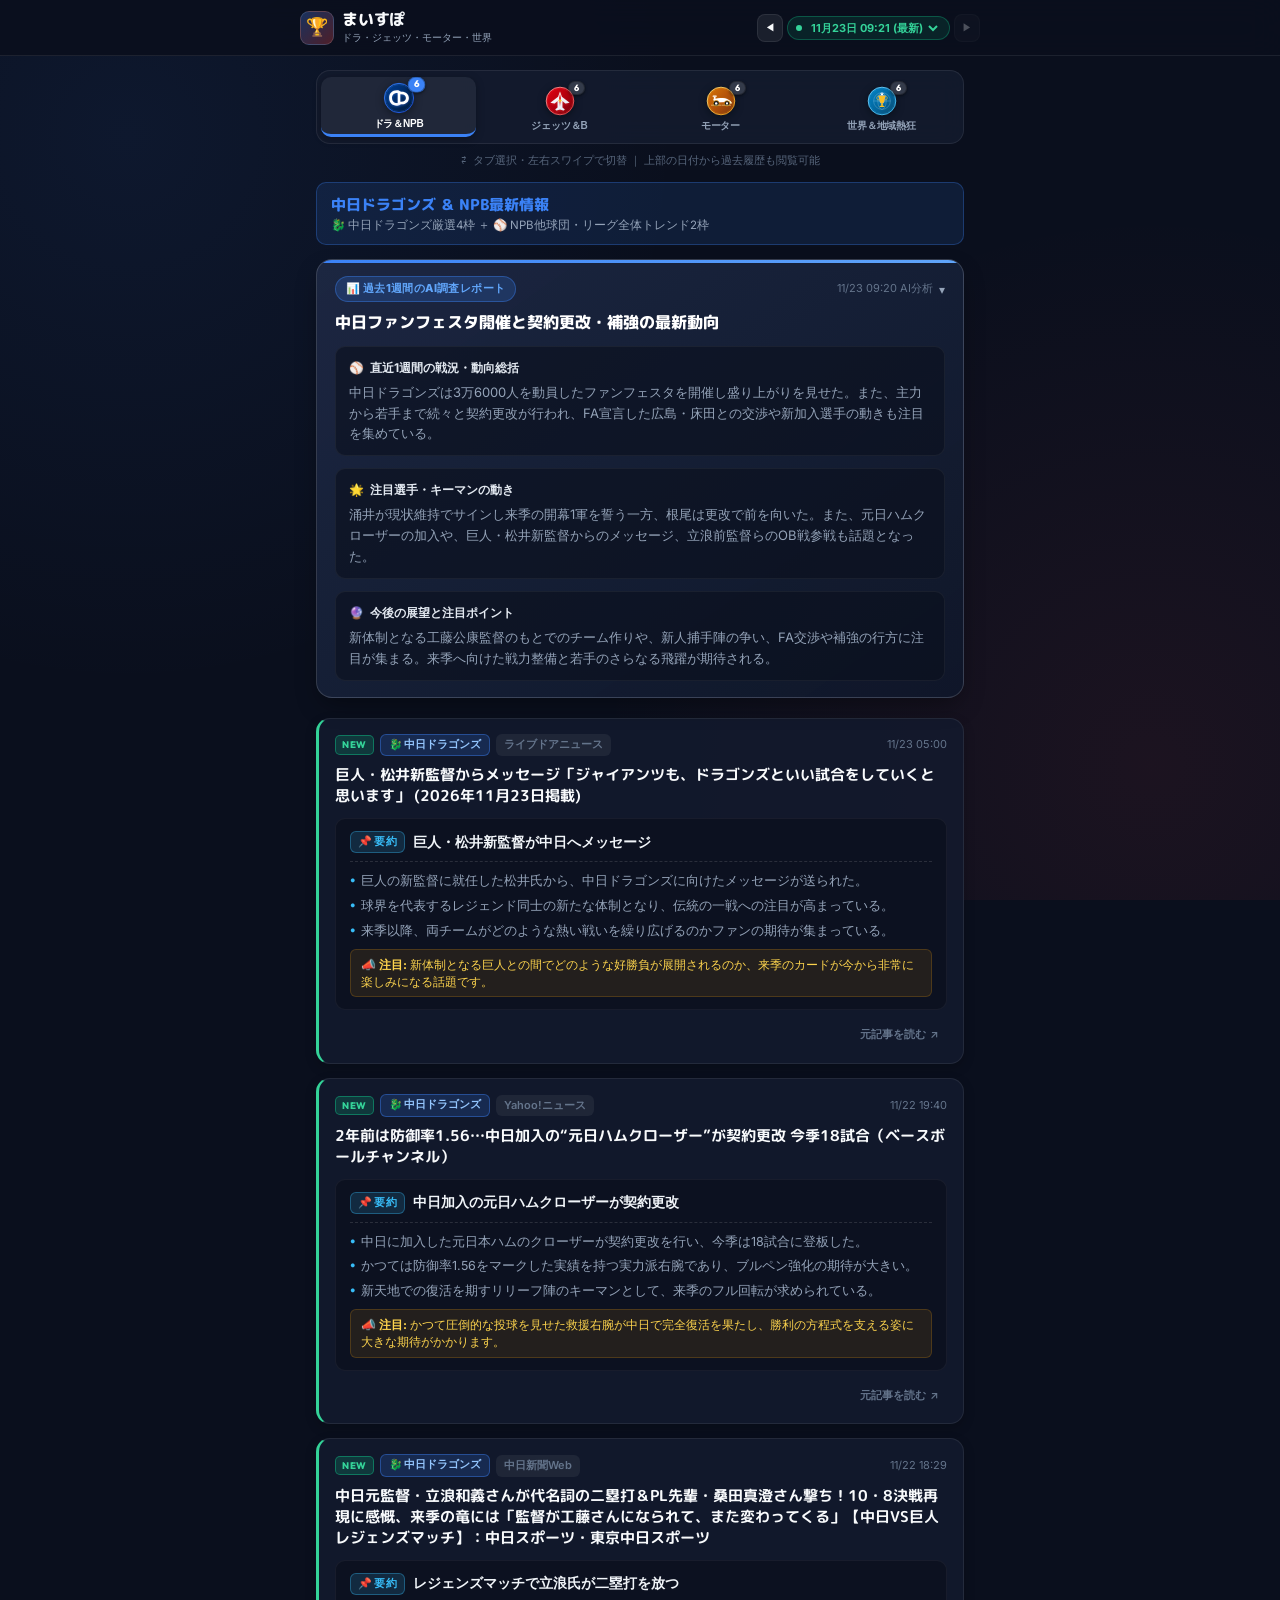
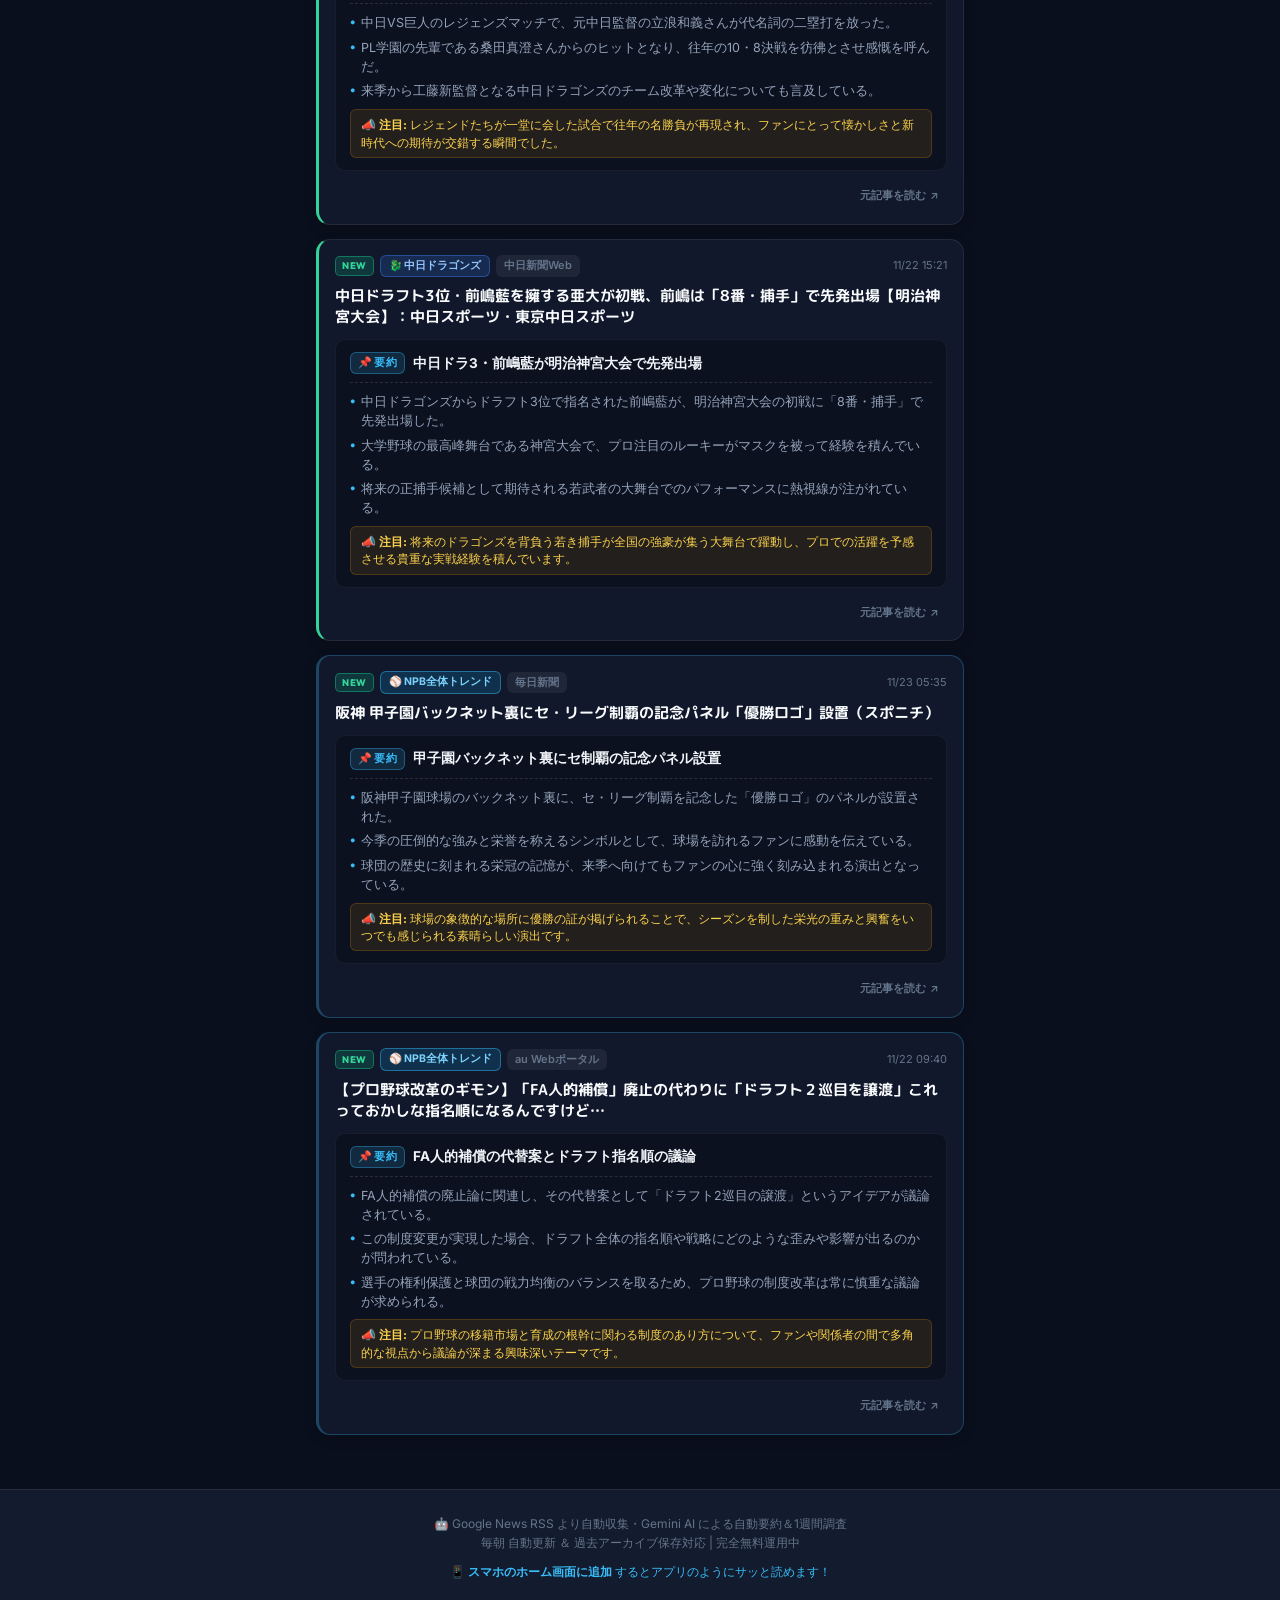
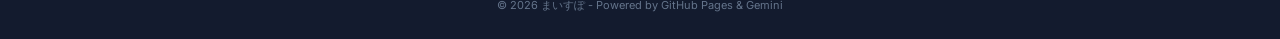
==== commit 676468ac: "chore: 毎朝のまいすぽ速報＆アーカイブを自動更新 2026-11-23 09:21" ====
--- a/docs/index.html
+++ b/docs/index.html
@@ -38,7 +38,7 @@
                 <div class="update-badge" id="updateBadge">
                     <span class="pulse-dot" id="liveDot"></span>
                     <select id="dateSelect" class="date-select" aria-label="表示する日付を選択">
-                        <option value="latest">11月22日 08:50 更新</option>
+                        <option value="latest">11月23日 09:21 更新</option>
                     </select>
                 </div>
                 <button type="button" class="date-nav-btn" id="nextDateBtn" aria-label="翌日のニュースを表示" title="翌日のニュース" disabled>▶</button>
@@ -104,24 +104,24 @@
             <div class="report-header">
                 <span class="report-badge">📊 過去1週間のAI調査レポート</span>
                 <span class="report-header-right">
-                    <span class="report-date">11/22 08:49 AI分析</span>
+                    <span class="report-date">11/23 09:20 AI分析</span>
                     <span class="report-chevron" aria-hidden="true">▾</span>
                 </span>
             </div>
-            <h3 class="report-title">中日：ベテラン契約更改と床田FA交渉、新体制の秋季キャンプ総括</h3>
+            <h3 class="report-title">中日ファンフェスタ開催と契約更改・補強の最新動向</h3>
         </summary>
         <div class="report-body">
             <div class="report-section">
                 <div class="report-section-title">⚾ <strong>直近1週間の戦況・動向総括</strong></div>
-                <div class="report-section-text">直近1週間の中日は、涌井の契約更改や根尾、山浅らのサインが伝えられ、FA宣言した広島・床田との交渉も実施された。また、ファンフェスタが開催され約3万6000人のファンが詰めかけたほか、秋季キャンプでは工藤新監督への直訴など活発な動きが見られた。</div>
+                <div class="report-section-text">中日ドラゴンズは3万6000人を動員したファンフェスタを開催し盛り上がりを見せた。また、主力から若手まで続々と契約更改が行われ、FA宣言した広島・床田との交渉や新加入選手の動きも注目を集めている。</div>
             </div>
             <div class="report-section">
                 <div class="report-section-title">🌟 <strong>注目選手・キーマンの動き</strong></div>
-                <div class="report-section-text">通算170勝を挙げた涌井が現状維持でサイン。FA交渉を行った床田には「必要としてくれている」と好感触。根尾は契約更改で前向きな姿勢を示し、藤嶋は工藤新監督から個別指導を受けるなど、来季へ向けた主力の動向が注目されている。</div>
+                <div class="report-section-text">涌井が現状維持でサインし来季の開幕1軍を誓う一方、根尾は更改で前を向いた。また、元日ハムクローザーの加入や、巨人・松井新監督からのメッセージ、立浪前監督らのOB戦参戦も話題となった。</div>
             </div>
             <div class="report-section">
                 <div class="report-section-title">🔮 <strong>今後の展望と注目ポイント</strong></div>
-                <div class="report-section-text">新体制で臨む来季に向け、秋季キャンプの成果やFA交渉の行方が最大の関心事。また、ドラフト2位の柴崎ら新戦力の加入による底上げや、ベテラン勢の奮闘がチームの浮沈を握る。ファンフェスタを終え、さらなる補強やキャンプの続報に注目が集まる。</div>
+                <div class="report-section-text">新体制となる工藤公康監督のもとでのチーム作りや、新人捕手陣の争い、FA交渉や補強の行方に注目が集まる。来季へ向けた戦力整備と若手のさらなる飛躍が期待される。</div>
             </div>
         </div>
     </details>
@@ -131,155 +131,155 @@
             <!-- 最新ニュース要約カード群 -->
             <div class="news-grid" id="news-grid-dragons">
                 
-        <article class="news-card is-new" data-url="https://news.google.com/rss/articles/CBMiVEFVX3lxTE9fakZ1emh4OXVnNTBTUnRTQmJEQ1I0XzNabXV4eHViQnpPczZhb0pEUk84ZmlBdEpRejlWZUhBZ2drYXNyZDFvYnFYcnRqdWtUVmFzdA?oc=5">
+        <article class="news-card is-new" data-url="https://news.google.com/rss/articles/CBMiXkFVX3lxTE9KQktPRGhqZ2ZyN05nUDVuN3BmbHJLVkQ2b2VzNl9RaG1LSDhCc2pOVm94R2kxNURpTkpQRFNOMTNwQmoyUE1CXzdZQzNtX0VOZlE5SW8xb3dpR1BMd0E?oc=5">
             <div class="card-header">
                 <div class="card-meta-left">
                     <span class="badge-new">NEW</span>
                     <span class="badge-subtag subtag-team">🐉 中日ドラゴンズ</span>
-                    <span class="card-source">ベースボールチャンネル</span>
-                </div>
-                <span class="card-date">11/22 06:30</span>
-            </div>
-            <h3 class="card-title">先輩・松坂大輔氏に並ぶ通算170勝…！中日の“最多勝右腕”が契約更改 40歳で防御率3.92</h3>
-            <div class="summary-box">
-                <div class="summary-headline"><span class="headline-badge">📌 要約</span> 中日のベテラン右腕が契約更改</div>
-                <div class="summary-points">
-                    <div class="summary-point"><span class="dot">•</span><span>中日ドラゴンズの最多勝右腕が契約更改を行い、報道陣の取材に応じた。</span></div><div class="summary-point"><span class="dot">•</span><span>レジェンドである松坂大輔氏に並ぶ通算170勝を達成した実績を持つ。</span></div><div class="summary-point"><span class="dot">•</span><span>40歳というベテランの年齢でありながら防御率3.92を記録し、健在ぶりを示している。</span></div>
-                </div>
-                <div class="summary-takeaway">📣 <strong>注目:</strong> プロ野球において40歳を超えて第一線で投げ続けるベテランの不屈の闘志と、積み重ねてきた偉大な記録の重みを感じられる。</div>
-            </div>
-            <div class="card-footer">
-                <a href="https://news.google.com/rss/articles/CBMiVEFVX3lxTE9fakZ1emh4OXVnNTBTUnRTQmJEQ1I0XzNabXV4eHViQnpPczZhb0pEUk84ZmlBdEpRejlWZUhBZ2drYXNyZDFvYnFYcnRqdWtUVmFzdA?oc=5" target="_blank" rel="noopener noreferrer" class="btn-read-more">
-                    <span>元記事を読む</span>
-                    <span>↗</span>
-                </a>
-            </div>
-        </article>
-        
-
-        <article class="news-card is-new" data-url="https://news.google.com/rss/articles/CBMiWkFVX3lxTE5XRWpKSDcyRnRiQk92d3dfZGFsc3R2WkhpVVVqOXlhTXlzLU1IVjRzSkJRYlp1SWZlS2xSeEZickNrS0hRNk1qdktJZTVsOGZHenNOT2xvRno2Zw?oc=5">
+                    <span class="card-source">ライブドアニュース</span>
+                </div>
+                <span class="card-date">11/23 05:00</span>
+            </div>
+            <h3 class="card-title">巨人・松井新監督からメッセージ「ジャイアンツも、ドラゴンズといい試合をしていくと思います」 (2026年11月23日掲載)</h3>
+            <div class="summary-box">
+                <div class="summary-headline"><span class="headline-badge">📌 要約</span> 巨人・松井新監督が中日へメッセージ</div>
+                <div class="summary-points">
+                    <div class="summary-point"><span class="dot">•</span><span>巨人の新監督に就任した松井氏から、中日ドラゴンズに向けたメッセージが送られた。</span></div><div class="summary-point"><span class="dot">•</span><span>球界を代表するレジェンド同士の新たな体制となり、伝統の一戦への注目が高まっている。</span></div><div class="summary-point"><span class="dot">•</span><span>来季以降、両チームがどのような熱い戦いを繰り広げるのかファンの期待が集まっている。</span></div>
+                </div>
+                <div class="summary-takeaway">📣 <strong>注目:</strong> 新体制となる巨人との間でどのような好勝負が展開されるのか、来季のカードが今から非常に楽しみになる話題です。</div>
+            </div>
+            <div class="card-footer">
+                <a href="https://news.google.com/rss/articles/CBMiXkFVX3lxTE9KQktPRGhqZ2ZyN05nUDVuN3BmbHJLVkQ2b2VzNl9RaG1LSDhCc2pOVm94R2kxNURpTkpQRFNOMTNwQmoyUE1CXzdZQzNtX0VOZlE5SW8xb3dpR1BMd0E?oc=5" target="_blank" rel="noopener noreferrer" class="btn-read-more">
+                    <span>元記事を読む</span>
+                    <span>↗</span>
+                </a>
+            </div>
+        </article>
+        
+
+        <article class="news-card is-new" data-url="https://news.google.com/rss/articles/CBMif0FVX3lxTE9iWmZOdVZlQ0F1NDI1RVdvdUJxUUhoOHZoVXdlWUN1UDJaRGQ3YWFfVjZXT2FJNVR5REZiSFRJejFCd3FTMC0tb1J6OTNFcmFQTllJQzVqWVYzbnBTS2JqZkVoZldwOC13dzdnQmdvYWExMlhuMWtLcFR5ajUyRHc?oc=5">
             <div class="card-header">
                 <div class="card-meta-left">
                     <span class="badge-new">NEW</span>
                     <span class="badge-subtag subtag-team">🐉 中日ドラゴンズ</span>
-                    <span class="card-source">ドラ要素＠のもとけ</span>
-                </div>
-                <span class="card-date">11/22 00:55</span>
-            </div>
-            <h3 class="card-title">FA宣言の広島・床田寛樹、中日ドラゴンズとの交渉は「いい話ができた。必要としてくれているんだなと思います」</h3>
-            <div class="summary-box">
-                <div class="summary-headline"><span class="headline-badge">📌 要約</span> FA宣言の床田が中日と交渉</div>
-                <div class="summary-points">
-                    <div class="summary-point"><span class="dot">•</span><span>フリーエージェント（FA）を宣言した広島の床田寛樹選手が中日ドラゴンズと交渉を行った。</span></div><div class="summary-point"><span class="dot">•</span><span>選手本人は球団との話し合いについて「いい話ができた」と前向きな感想を語っている。</span></div><div class="summary-point"><span class="dot">•</span><span>球団側から高く評価され「必要としてくれているんだな」と実感したことを明かしている。</span></div>
-                </div>
-                <div class="summary-takeaway">📣 <strong>注目:</strong> シーズンオフのストーブリーグにおける最大の醍醐味であるFA移籍交渉の動向と、チーム補強に向けた球団の本気度が垣間見える。</div>
-            </div>
-            <div class="card-footer">
-                <a href="https://news.google.com/rss/articles/CBMiWkFVX3lxTE5XRWpKSDcyRnRiQk92d3dfZGFsc3R2WkhpVVVqOXlhTXlzLU1IVjRzSkJRYlp1SWZlS2xSeEZickNrS0hRNk1qdktJZTVsOGZHenNOT2xvRno2Zw?oc=5" target="_blank" rel="noopener noreferrer" class="btn-read-more">
-                    <span>元記事を読む</span>
-                    <span>↗</span>
-                </a>
-            </div>
-        </article>
-        
-
-        <article class="news-card is-new" data-url="https://news.google.com/rss/articles/CBMiTkFVX3lxTFBzdmtHTGZJWTNBRU5sRDY5YUk2Z2VQN3FzbVo2SV9tbGhaVk84cV9FcXltdk1wTVlyb0RfME9QR3R5Nmc0Y1c5RDl2cEs2Zw?oc=5">
-            <div class="card-header">
-                <div class="card-meta-left">
-                    <span class="badge-new">NEW</span>
-                    <span class="badge-subtag subtag-team">🐉 中日ドラゴンズ</span>
-                    <span class="card-source">FNNプライムオンライン</span>
-                </div>
-                <span class="card-date">11/21 18:37</span>
-            </div>
-            <h3 class="card-title">ミレニアル世代とZ世代に分かれ激突…ドラゴンズ「ファンフェスタ」約3万6000人のファンが選手たちに歓声</h3>
-            <div class="summary-box">
-                <div class="summary-headline"><span class="headline-badge">📌 要約</span> ドラゴンズファンフェスタが開催</div>
-                <div class="summary-points">
-                    <div class="summary-point"><span class="dot">•</span><span>中日ドラゴンズのファンフェスタが開催され、約3万6000人のファンが球場に駆けつけた。</span></div><div class="summary-point"><span class="dot">•</span><span>イベントでは選手たちがミレニアル世代とZ世代に分かれて対決し、大いに盛り上がった。</span></div><div class="summary-point"><span class="dot">•</span><span>詰めかけた多くのファンから選手たちに向けて温かい歓声と大きな拍手が送られた。</span></div>
-                </div>
-                <div class="summary-takeaway">📣 <strong>注目:</strong> シーズンオフならではのイベントで選手が見せるリラックスした表情や、ファンとチームの強い結びつきと温かい雰囲気を存分に楽しめる。</div>
-            </div>
-            <div class="card-footer">
-                <a href="https://news.google.com/rss/articles/CBMiTkFVX3lxTFBzdmtHTGZJWTNBRU5sRDY5YUk2Z2VQN3FzbVo2SV9tbGhaVk84cV9FcXltdk1wTVlyb0RfME9QR3R5Nmc0Y1c5RDl2cEs2Zw?oc=5" target="_blank" rel="noopener noreferrer" class="btn-read-more">
-                    <span>元記事を読む</span>
-                    <span>↗</span>
-                </a>
-            </div>
-        </article>
-        
-
-        <article class="news-card is-new" data-url="https://news.google.com/rss/articles/CBMiVEFVX3lxTE5SRFdTRUktcTZHRmxvN3EtR0NnQmExNmJCNVhEQzdyMS1xbFRXdXNXSTZYV3ZVc3JYeElxc2xtUzVLN3cyZWZvY3RqaUhuZUgydEQtYQ?oc=5">
+                    <span class="card-source">Yahoo!ニュース</span>
+                </div>
+                <span class="card-date">11/22 19:40</span>
+            </div>
+            <h3 class="card-title">2年前は防御率1.56…中日加入の“元日ハムクローザー”が契約更改 今季18試合（ベースボールチャンネル）</h3>
+            <div class="summary-box">
+                <div class="summary-headline"><span class="headline-badge">📌 要約</span> 中日加入の元日ハムクローザーが契約更改</div>
+                <div class="summary-points">
+                    <div class="summary-point"><span class="dot">•</span><span>中日に加入した元日本ハムのクローザーが契約更改を行い、今季は18試合に登板した。</span></div><div class="summary-point"><span class="dot">•</span><span>かつては防御率1.56をマークした実績を持つ実力派右腕であり、ブルペン強化の期待が大きい。</span></div><div class="summary-point"><span class="dot">•</span><span>新天地での復活を期すリリーフ陣のキーマンとして、来季のフル回転が求められている。</span></div>
+                </div>
+                <div class="summary-takeaway">📣 <strong>注目:</strong> かつて圧倒的な投球を見せた救援右腕が中日で完全復活を果たし、勝利の方程式を支える姿に大きな期待がかかります。</div>
+            </div>
+            <div class="card-footer">
+                <a href="https://news.google.com/rss/articles/CBMif0FVX3lxTE9iWmZOdVZlQ0F1NDI1RVdvdUJxUUhoOHZoVXdlWUN1UDJaRGQ3YWFfVjZXT2FJNVR5REZiSFRJejFCd3FTMC0tb1J6OTNFcmFQTllJQzVqWVYzbnBTS2JqZkVoZldwOC13dzdnQmdvYWExMlhuMWtLcFR5ajUyRHc?oc=5" target="_blank" rel="noopener noreferrer" class="btn-read-more">
+                    <span>元記事を読む</span>
+                    <span>↗</span>
+                </a>
+            </div>
+        </article>
+        
+
+        <article class="news-card is-new" data-url="https://news.google.com/rss/articles/CBMiVEFVX3lxTE5rUThJcmp2dVk4S0ZqRUZ4T013OGVXS2lpdE1wUFZRbE01NmRUVldrMnF6YjFIRldoRXpvOFRLSi1jWjlsTW1jVXlTRHhrVFRtckpvYw?oc=5">
             <div class="card-header">
                 <div class="card-meta-left">
                     <span class="badge-new">NEW</span>
                     <span class="badge-subtag subtag-team">🐉 中日ドラゴンズ</span>
                     <span class="card-source">中日新聞Web</span>
                 </div>
-                <span class="card-date">11/21 05:05</span>
-            </div>
-            <h3 class="card-title">「後輩の手本になる」母校岐阜第一高校で語る ドラゴンズからドラフト2位指名の柴崎選手</h3>
-            <div class="summary-box">
-                <div class="summary-headline"><span class="headline-badge">📌 要約</span> ドラ2柴崎選手が母校で語る</div>
-                <div class="summary-points">
-                    <div class="summary-point"><span class="dot">•</span><span>中日ドラゴンズからドラフト2位指名を受けた柴崎選手が母校の岐阜第一高校を訪れた。</span></div><div class="summary-point"><span class="dot">•</span><span>母校の生徒や関係者の前で、プロの世界へ挑むにあたり「後輩の手本になる」と決意を語った。</span></div><div class="summary-point"><span class="dot">•</span><span>高校時代を過ごした思い出の地で、プロ野球選手としての新たなスタートへの覚悟を示している。</span></div>
-                </div>
-                <div class="summary-takeaway">📣 <strong>注目:</strong> 未来のスター候補がアマチュア時代を過ごした原点を振り返り、プロの世界へ羽ばたいていくフレッシュな決意とドラマ性を感じられる。</div>
-            </div>
-            <div class="card-footer">
-                <a href="https://news.google.com/rss/articles/CBMiVEFVX3lxTE5SRFdTRUktcTZHRmxvN3EtR0NnQmExNmJCNVhEQzdyMS1xbFRXdXNXSTZYV3ZVc3JYeElxc2xtUzVLN3cyZWZvY3RqaUhuZUgydEQtYQ?oc=5" target="_blank" rel="noopener noreferrer" class="btn-read-more">
-                    <span>元記事を読む</span>
-                    <span>↗</span>
-                </a>
-            </div>
-        </article>
-        
-
-        <article class="news-card is-new card-type-league" data-url="https://news.google.com/rss/articles/CBMiWkFVX3lxTE1nS24yY1UwS2xqSVQtZE41RVBlcDI3UHo0SkdBQnFUUlY5Y3NXbVhaYVNuMlBxaG1Gei0tSGlEQXo5aEJJM1pjbjRJNlNXdHpxZ3NIVzQxX295QQ?oc=5">
+                <span class="card-date">11/22 18:29</span>
+            </div>
+            <h3 class="card-title">中日元監督・立浪和義さんが代名詞の二塁打＆PL先輩・桑田真澄さん撃ち！10・8決戦再現に感慨、来季の竜には「監督が工藤さんになられて、また変わってくる」【中日VS巨人レジェンズマッチ】：中日スポーツ・東京中日スポーツ</h3>
+            <div class="summary-box">
+                <div class="summary-headline"><span class="headline-badge">📌 要約</span> レジェンズマッチで立浪氏が二塁打を放つ</div>
+                <div class="summary-points">
+                    <div class="summary-point"><span class="dot">•</span><span>中日VS巨人のレジェンズマッチで、元中日監督の立浪和義さんが代名詞の二塁打を放った。</span></div><div class="summary-point"><span class="dot">•</span><span>PL学園の先輩である桑田真澄さんからのヒットとなり、往年の10・8決戦を彷彿とさせ感慨を呼んだ。</span></div><div class="summary-point"><span class="dot">•</span><span>来季から工藤新監督となる中日ドラゴンズのチーム改革や変化についても言及している。</span></div>
+                </div>
+                <div class="summary-takeaway">📣 <strong>注目:</strong> レジェンドたちが一堂に会した試合で往年の名勝負が再現され、ファンにとって懐かしさと新時代への期待が交錯する瞬間でした。</div>
+            </div>
+            <div class="card-footer">
+                <a href="https://news.google.com/rss/articles/CBMiVEFVX3lxTE5rUThJcmp2dVk4S0ZqRUZ4T013OGVXS2lpdE1wUFZRbE01NmRUVldrMnF6YjFIRldoRXpvOFRLSi1jWjlsTW1jVXlTRHhrVFRtckpvYw?oc=5" target="_blank" rel="noopener noreferrer" class="btn-read-more">
+                    <span>元記事を読む</span>
+                    <span>↗</span>
+                </a>
+            </div>
+        </article>
+        
+
+        <article class="news-card is-new" data-url="https://news.google.com/rss/articles/CBMiVEFVX3lxTE9IX3dpYzhfaGJ5NVl1NEMzNEtILU9udTg3UlZMM21xOW4wVEViZWNFY2VoRXJZcGQxWklXSU9JdHJmTEpSMlM4TW5NaXpvZ2phSHRCMw?oc=5">
+            <div class="card-header">
+                <div class="card-meta-left">
+                    <span class="badge-new">NEW</span>
+                    <span class="badge-subtag subtag-team">🐉 中日ドラゴンズ</span>
+                    <span class="card-source">中日新聞Web</span>
+                </div>
+                <span class="card-date">11/22 15:21</span>
+            </div>
+            <h3 class="card-title">中日ドラフト3位・前嶋藍を擁する亜大が初戦、前嶋は「8番・捕手」で先発出場【明治神宮大会】：中日スポーツ・東京中日スポーツ</h3>
+            <div class="summary-box">
+                <div class="summary-headline"><span class="headline-badge">📌 要約</span> 中日ドラ3・前嶋藍が明治神宮大会で先発出場</div>
+                <div class="summary-points">
+                    <div class="summary-point"><span class="dot">•</span><span>中日ドラゴンズからドラフト3位で指名された前嶋藍が、明治神宮大会の初戦に「8番・捕手」で先発出場した。</span></div><div class="summary-point"><span class="dot">•</span><span>大学野球の最高峰舞台である神宮大会で、プロ注目のルーキーがマスクを被って経験を積んでいる。</span></div><div class="summary-point"><span class="dot">•</span><span>将来の正捕手候補として期待される若武者の大舞台でのパフォーマンスに熱視線が注がれている。</span></div>
+                </div>
+                <div class="summary-takeaway">📣 <strong>注目:</strong> 将来のドラゴンズを背負う若き捕手が全国の強豪が集う大舞台で躍動し、プロでの活躍を予感させる貴重な実戦経験を積んでいます。</div>
+            </div>
+            <div class="card-footer">
+                <a href="https://news.google.com/rss/articles/CBMiVEFVX3lxTE9IX3dpYzhfaGJ5NVl1NEMzNEtILU9udTg3UlZMM21xOW4wVEViZWNFY2VoRXJZcGQxWklXSU9JdHJmTEpSMlM4TW5NaXpvZ2phSHRCMw?oc=5" target="_blank" rel="noopener noreferrer" class="btn-read-more">
+                    <span>元記事を読む</span>
+                    <span>↗</span>
+                </a>
+            </div>
+        </article>
+        
+
+        <article class="news-card is-new card-type-league" data-url="https://news.google.com/rss/articles/CBMiaEFVX3lxTE54a05zRzMzSkJETHRCcWRXNUhCREs3N2RQU0J4TG5XcEZUdGwzTnBqNWxlUThfZ0Y0dUx6UG15aEdwZ3loTHhNQVZDUlNXWXhUUkZGd00zVGZKZnZlVEdqaGVWUFdJeWp4?oc=5">
             <div class="card-header">
                 <div class="card-meta-left">
                     <span class="badge-new">NEW</span>
                     <span class="badge-subtag subtag-league">⚾ NPB全体トレンド</span>
-                    <span class="card-source">トウシル</span>
-                </div>
-                <span class="card-date">11/22 07:30</span>
-            </div>
-            <h3 class="card-title">【1950（昭和25）年11月22日】プロ野球「日本シリーズ」スタート</h3>
-            <div class="summary-box">
-                <div class="summary-headline"><span class="headline-badge">📌 要約</span> プロ野球日本シリーズの歴史</div>
-                <div class="summary-points">
-                    <div class="summary-point"><span class="dot">•</span><span>1950年（昭和25）年11月22日にプロ野球の「日本シリーズ」が初めてスタートした。</span></div><div class="summary-point"><span class="dot">•</span><span>日本プロ野球界の年間王者を決める最高峰の舞台として、長年にわたり歴史を重ねてきた。</span></div><div class="summary-point"><span class="dot">•</span><span>セ・パ両リーグの覇者が激突する日本シリーズは、日本のプロ野球ファンにとって最大の年間行事である。</span></div>
-                </div>
-                <div class="summary-takeaway">📣 <strong>注目:</strong> 日本プロ野球の歴史的な記念日を知ることで、毎年秋に繰り広げられる最高峰の真剣勝負の重みと伝統の深さを改めて実感できる。</div>
-            </div>
-            <div class="card-footer">
-                <a href="https://news.google.com/rss/articles/CBMiWkFVX3lxTE1nS24yY1UwS2xqSVQtZE41RVBlcDI3UHo0SkdBQnFUUlY5Y3NXbVhaYVNuMlBxaG1Gei0tSGlEQXo5aEJJM1pjbjRJNlNXdHpxZ3NIVzQxX295QQ?oc=5" target="_blank" rel="noopener noreferrer" class="btn-read-more">
-                    <span>元記事を読む</span>
-                    <span>↗</span>
-                </a>
-            </div>
-        </article>
-        
-
-        <article class="news-card is-new card-type-league" data-url="https://news.google.com/rss/articles/CBMiX0FVX3lxTE83ZlNEMHo5VnVWeHpTMGxTWEdyclJlUS00NFhWZlRZdEJUTTZXT3JoV193blJ6N2lZQnhKSzhFcEktWUJLYUFqZktnNDEyVVo5Q29QY2dKUTZoNG84ek5F?oc=5">
+                    <span class="card-source">毎日新聞</span>
+                </div>
+                <span class="card-date">11/23 05:35</span>
+            </div>
+            <h3 class="card-title">阪神 甲子園バックネット裏にセ・リーグ制覇の記念パネル「優勝ロゴ」設置（スポニチ）</h3>
+            <div class="summary-box">
+                <div class="summary-headline"><span class="headline-badge">📌 要約</span> 甲子園バックネット裏にセ制覇の記念パネル設置</div>
+                <div class="summary-points">
+                    <div class="summary-point"><span class="dot">•</span><span>阪神甲子園球場のバックネット裏に、セ・リーグ制覇を記念した「優勝ロゴ」のパネルが設置された。</span></div><div class="summary-point"><span class="dot">•</span><span>今季の圧倒的な強みと栄誉を称えるシンボルとして、球場を訪れるファンに感動を伝えている。</span></div><div class="summary-point"><span class="dot">•</span><span>球団の歴史に刻まれる栄冠の記憶が、来季へ向けてもファンの心に強く刻み込まれる演出となっている。</span></div>
+                </div>
+                <div class="summary-takeaway">📣 <strong>注目:</strong> 球場の象徴的な場所に優勝の証が掲げられることで、シーズンを制した栄光の重みと興奮をいつでも感じられる素晴らしい演出です。</div>
+            </div>
+            <div class="card-footer">
+                <a href="https://news.google.com/rss/articles/CBMiaEFVX3lxTE54a05zRzMzSkJETHRCcWRXNUhCREs3N2RQU0J4TG5XcEZUdGwzTnBqNWxlUThfZ0Y0dUx6UG15aEdwZ3loTHhNQVZDUlNXWXhUUkZGd00zVGZKZnZlVEdqaGVWUFdJeWp4?oc=5" target="_blank" rel="noopener noreferrer" class="btn-read-more">
+                    <span>元記事を読む</span>
+                    <span>↗</span>
+                </a>
+            </div>
+        </article>
+        
+
+        <article class="news-card is-new card-type-league" data-url="https://news.google.com/rss/articles/CBMibkFVX3lxTE1oX2diZm4xOUJuTXFYOGN4em9FZEFFRDhrTnVndmUzWTZCU2kyS1JsblcwWFdTM0hibVNjeC13d3hlOUlGR05qQnNjdGw5R2VlNXlsNEtqbndfZVF6RkhTMWxITWRjUU9LamtJa0h3?oc=5">
             <div class="card-header">
                 <div class="card-meta-left">
                     <span class="badge-new">NEW</span>
                     <span class="badge-subtag subtag-league">⚾ NPB全体トレンド</span>
-                    <span class="card-source">西スポWEB OTTO!</span>
-                </div>
-                <span class="card-date">11/21 19:23</span>
-            </div>
-            <h3 class="card-title">「引退した後に自慢できる」 ソフトバンク山本祐大、移籍2年目での両リーグ受賞に照準 セではDeNA時代の24年に初受賞</h3>
-            <div class="summary-box">
-                <div class="summary-headline"><span class="headline-badge">📌 要約</span> ソフトバンク山本が両リーグ受賞へ</div>
-                <div class="summary-points">
-                    <div class="summary-point"><span class="dot">•</span><span>ソフトバンクの山本祐大選手が、移籍2年目での両リーグでのタイトル受賞に照準を合わせている。</span></div><div class="summary-point"><span class="dot">•</span><span>セ・リーグではDeNA時代の2024年に自身初となる受賞を果たしている。</span></div><div class="summary-point"><span class="dot">•</span><span>選手本人も「引退した後に自慢できる」と語るほど、非常に価値の高い栄誉を目指して意気込んでいる。</span></div>
-                </div>
-                <div class="summary-takeaway">📣 <strong>注目:</strong> 異なるリーグやチームで結果を残し続けることの難しさと素晴らしさ、そして選手がそこにかける強い誇りとモチベーションが伝わってくる。</div>
-            </div>
-            <div class="card-footer">
-                <a href="https://news.google.com/rss/articles/CBMiX0FVX3lxTE83ZlNEMHo5VnVWeHpTMGxTWEdyclJlUS00NFhWZlRZdEJUTTZXT3JoV193blJ6N2lZQnhKSzhFcEktWUJLYUFqZktnNDEyVVo5Q29QY2dKUTZoNG84ek5F?oc=5" target="_blank" rel="noopener noreferrer" class="btn-read-more">
+                    <span class="card-source">au Webポータル</span>
+                </div>
+                <span class="card-date">11/22 09:40</span>
+            </div>
+            <h3 class="card-title">【プロ野球改革のギモン】「FA人的補償」廃止の代わりに「ドラフト２巡目を譲渡」これっておかしな指名順になるんですけど…</h3>
+            <div class="summary-box">
+                <div class="summary-headline"><span class="headline-badge">📌 要約</span> FA人的補償の代替案とドラフト指名順の議論</div>
+                <div class="summary-points">
+                    <div class="summary-point"><span class="dot">•</span><span>FA人的補償の廃止論に関連し、その代替案として「ドラフト2巡目の譲渡」というアイデアが議論されている。</span></div><div class="summary-point"><span class="dot">•</span><span>この制度変更が実現した場合、ドラフト全体の指名順や戦略にどのような歪みや影響が出るのかが問われている。</span></div><div class="summary-point"><span class="dot">•</span><span>選手の権利保護と球団の戦力均衡のバランスを取るため、プロ野球の制度改革は常に慎重な議論が求められる。</span></div>
+                </div>
+                <div class="summary-takeaway">📣 <strong>注目:</strong> プロ野球の移籍市場と育成の根幹に関わる制度のあり方について、ファンや関係者の間で多角的な視点から議論が深まる興味深いテーマです。</div>
+            </div>
+            <div class="card-footer">
+                <a href="https://news.google.com/rss/articles/CBMibkFVX3lxTE1oX2diZm4xOUJuTXFYOGN4em9FZEFFRDhrTnVndmUzWTZCU2kyS1JsblcwWFdTM0hibVNjeC13d3hlOUlGR05qQnNjdGw5R2VlNXlsNEtqbndfZVF6RkhTMWxITWRjUU9LamtJa0h3?oc=5" target="_blank" rel="noopener noreferrer" class="btn-read-more">
                     <span>元記事を読む</span>
                     <span>↗</span>
                 </a>
@@ -306,24 +306,24 @@
             <div class="report-header">
                 <span class="report-badge">📊 過去1週間のAI調査レポート</span>
                 <span class="report-header-right">
-                    <span class="report-date">11/22 08:49 AI分析</span>
+                    <span class="report-date">11/23 09:20 AI分析</span>
                     <span class="report-chevron" aria-hidden="true">▾</span>
                 </span>
             </div>
-            <h3 class="report-title">千葉J富樫がオールスター最多得票、渡邊雄太は代表へ</h3>
+            <h3 class="report-title">千葉J富樫が最多得票でオールスター選出、渡邊雄太はW杯予選へ</h3>
         </summary>
         <div class="report-body">
             <div class="report-section">
                 <div class="report-section-title">🏀 <strong>直近1週間の戦況・動向総括</strong></div>
-                <div class="report-section-text">千葉ジェッツは秋田戦を経て逆境を乗り越える戦いを見せる中、富樫勇樹がBリーグオールスターで11大会連続の最多得票を獲得。チームからは渡邊雄太らも選出され、南船橋装飾プロジェクトなども進行して盛り上がりを見せている。</div>
+                <div class="report-section-text">直近1週間、千葉ジェッツは逆境を乗り越えてチーム状態を立て直し、秋田戦などを戦い抜いた。また、南船橋装飾プロジェクトの始動など地域密着の動きも見せている。Bリーグ全体ではオールスター出場選手26名が発表された。</div>
             </div>
             <div class="report-section">
                 <div class="report-section-title">🌟 <strong>注目選手・キーマンの動き</strong></div>
-                <div class="report-section-text">千葉Jのエース富樫勇樹がファン投票で最多得票に輝きチームを牽引。また、負傷を抱えつつもW杯予選アウェー2連戦に向かう日本代表の渡邊雄太の強い決意や、オールスター選出された選手たちの活躍に大きな注目が集まっている。</div>
+                <div class="report-section-text">千葉ジェッツのエース富樫勇樹が最多得票で11大会連続11回目のオールスター選出を果たした。渡邊雄太はワールドカップアジア予選に向けた日本代表として、強い覚悟を持ってアウェー2連戦へ挑む。</div>
             </div>
             <div class="report-section">
                 <div class="report-section-title">🔮 <strong>今後の展望と注目ポイント</strong></div>
-                <div class="report-section-text">Bプレミアに向けた3rdユニフォームの着用日決定やオールスター関連のイベント情報が続々発表。クラブと地域の結びつきを強める南船橋装飾プロジェクトの行方とともに、日本代表戦に挑む選手のコンディションやリーグ戦の戦いに注目。</div>
+                <div class="report-section-text">Bリーグオールスターに向けたファンの期待が高まる中、千葉ジェッツは常勝軍団としての強さを維持しつつさらなる浮上を図る。日本代表活動での渡邊らのパフォーマンスや、地域と一体となったチームの動向に注目が集まる。</div>
             </div>
         </div>
     </details>
@@ -333,51 +333,51 @@
             <!-- 最新ニュース要約カード群 -->
             <div class="news-grid" id="news-grid-jets">
                 
-        <article class="news-card is-new" data-url="https://news.google.com/rss/articles/CBMiaEFVX3lxTE1oMkVfMS11VVplOTU0NmZ6WDdLR3FHbFhJVjlrMng4YTI5SHN4cEhOREhvNVFCRVFieXdFTVoyREptTEllLXloSnFnalVYUHZrR1M1SzE3a3BzejI1N29USThreV9EaFdu?oc=5">
+        <article class="news-card is-new" data-url="https://news.google.com/rss/articles/CBMiWkFVX3lxTE01b2hHcmx1Q3IyTTNNbVdjYWlFWTRkQnlwb3RlSUdtM0p4T2lGYU53Nk82a3YzSGV3MGU2R2VoU3pxdTloMHc1M05tTnFieFFHWTdYSVdJbE5fQQ?oc=5">
             <div class="card-header">
                 <div class="card-meta-left">
                     <span class="badge-new">NEW</span>
                     <span class="badge-subtag subtag-team">✈️ 千葉ジェッツ</span>
-                    <span class="card-source">バスケットボールキング</span>
-                </div>
-                <span class="card-date">11/21 20:53</span>
-            </div>
-            <h3 class="card-title">渡邊雄太が語るW杯予選の現在地「日本は強いと見せつける」…負傷抱えアウェー2連戦へ</h3>
-            <div class="summary-box">
-                <div class="summary-headline"><span class="headline-badge">📌 要約</span> 渡邊雄太が負傷を抱えつつW杯予選へ意気込み</div>
-                <div class="summary-points">
-                    <div class="summary-point"><span class="dot">•</span><span>日本代表の渡邊雄太選手が、負傷を抱えながらもW杯アジア予選のアウェー2連戦へ向かう意気込みを語った。</span></div><div class="summary-point"><span class="dot">•</span><span>「日本は強いと見せつける」と強い決意を示し、チームの勝利に向けて闘志を燃やしている。</span></div><div class="summary-point"><span class="dot">•</span><span>世界の舞台で戦う日本代表の圧倒的な個人技と、国を背負う選手の覚悟が直に伝わる重要な一戦となる。</span></div>
-                </div>
-                <div class="summary-takeaway">📣 <strong>注目:</strong> 怪我を乗り越えてコートに立つスーパースターの魂のプレーと、日本代表が世界へ挑む姿を見逃すな。</div>
-            </div>
-            <div class="card-footer">
-                <a href="https://news.google.com/rss/articles/CBMiaEFVX3lxTE1oMkVfMS11VVplOTU0NmZ6WDdLR3FHbFhJVjlrMng4YTI5SHN4cEhOREhvNVFCRVFieXdFTVoyREptTEllLXloSnFnalVYUHZrR1M1SzE3a3BzejI1N29USThreV9EaFdu?oc=5" target="_blank" rel="noopener noreferrer" class="btn-read-more">
-                    <span>元記事を読む</span>
-                    <span>↗</span>
-                </a>
-            </div>
-        </article>
-        
-
-        <article class="news-card" data-url="https://news.google.com/rss/articles/CBMiU0FVX3lxTFBYMDR2SW80dzM0eDI1VmJ6NzRLVnBiN3ZVM3RzOEl0MmQ1RFhKWnpVSEFHU2hLR0kxTlIzZGxOOVNIZUJneW5ucEZZSWdwenZlQzZv?oc=5">
+                    <span class="card-source">Basket Count</span>
+                </div>
+                <span class="card-date">11/22 17:00</span>
+            </div>
+            <h3 class="card-title">【ワールドカップ2027アジア予選】3大会連続の出場へ、渡邊雄太が語るプライドと覚悟「この2試合でワールドカップ出場を決めたい」</h3>
+            <div class="summary-box">
+                <div class="summary-headline"><span class="headline-badge">📌 要約</span> 渡邊雄太がW杯出場へ強い覚悟</div>
+                <div class="summary-points">
+                    <div class="summary-point"><span class="dot">•</span><span>バスケットボールのワールドカップ2027アジア予選に向けた直近の2試合について、渡邊雄太選手が取材に応じた。</span></div><div class="summary-point"><span class="dot">•</span><span>日本代表の主力である渡邊選手は、チームを3大会連続となるワールドカップ出場へ導く強いプライドと覚悟を語った。</span></div><div class="summary-point"><span class="dot">•</span><span>代表チームにおけるエースの存在感や、世界最高峰の舞台を目指す選手たちの極限の緊張感と熱量がダイレクトに伝わる。</span></div>
+                </div>
+                <div class="summary-takeaway">📣 <strong>注目:</strong> 日の丸を背負うトップアスリートたちが国運をかけて戦う国際大会のプレッシャーと、勝利の瞬間の感動を味わえる。</div>
+            </div>
+            <div class="card-footer">
+                <a href="https://news.google.com/rss/articles/CBMiWkFVX3lxTE01b2hHcmx1Q3IyTTNNbVdjYWlFWTRkQnlwb3RlSUdtM0p4T2lGYU53Nk82a3YzSGV3MGU2R2VoU3pxdTloMHc1M05tTnFieFFHWTdYSVdJbE5fQQ?oc=5" target="_blank" rel="noopener noreferrer" class="btn-read-more">
+                    <span>元記事を読む</span>
+                    <span>↗</span>
+                </a>
+            </div>
+        </article>
+        
+
+        <article class="news-card" data-url="https://news.google.com/rss/articles/CBMiX0FVX3lxTE8taW9jemFnWjZjOFZCYVg0N1N1d19RTF9XM29jVEVpdjRTT3A1c0VjTHBKM3p1Y2ZkVTBtdHd2cko5Y05TVl9xN0NiczRnQkptNzZDYUhxUlAtX3YtT2R3?oc=5">
             <div class="card-header">
                 <div class="card-meta-left">
                     
                     <span class="badge-subtag subtag-team">✈️ 千葉ジェッツ</span>
-                    <span class="card-source">CAMPFIRE (キャンプファイヤー)</span>
-                </div>
-                <span class="card-date">11/19 17:00</span>
-            </div>
-            <h3 class="card-title">千葉ジェッツ「南船橋装飾プロジェクト」バスケの街に熱狂を共につくりたい</h3>
-            <div class="summary-box">
-                <div class="summary-headline"><span class="headline-badge">📌 要約</span> 千葉ジェッツが南船橋の街を彩る装飾プロジェクト始動</div>
-                <div class="summary-points">
-                    <div class="summary-point"><span class="dot">•</span><span>千葉ジェッツが本拠地周辺の南船橋エリアをチームカラーで染め上げるクラウドファンディング企画を実施する。</span></div><div class="summary-point"><span class="dot">•</span><span>「バスケの街」としての一体感を高め、地域住民やファンと共に新たな熱狂の空間を作り上げることを目指す。</span></div><div class="summary-point"><span class="dot">•</span><span>スポーツチームが地域社会と深く結びつき、街全体をアリーナ化していくホームタウン密着の先進的な試みである。</span></div>
-                </div>
-                <div class="summary-takeaway">📣 <strong>注目:</strong> 試合の日だけでなく、街を歩くだけでワクワクするようなバスケ文化が地域一体となって育まれていく過程を楽しめる。</div>
-            </div>
-            <div class="card-footer">
-                <a href="https://news.google.com/rss/articles/CBMiU0FVX3lxTFBYMDR2SW80dzM0eDI1VmJ6NzRLVnBiN3ZVM3RzOEl0MmQ1RFhKWnpVSEFHU2hLR0kxTlIzZGxOOVNIZUJneW5ucEZZSWdwenZlQzZv?oc=5" target="_blank" rel="noopener noreferrer" class="btn-read-more">
+                    <span class="card-source">千葉テレビ放送株式会社</span>
+                </div>
+                <span class="card-date">11/20 10:46</span>
+            </div>
+            <h3 class="card-title">千葉ジェッツ富樫が最多得票 Ｂリーグオールスター戦 渡辺・黒川らも選出</h3>
+            <div class="summary-box">
+                <div class="summary-headline"><span class="headline-badge">📌 要約</span> 富樫勇樹がBリーグオールスター最多得票</div>
+                <div class="summary-points">
+                    <div class="summary-point"><span class="dot">•</span><span>Bリーグのオールスター戦ファン投票の結果が発表され、千葉ジェッツの富樫勇樹選手が最多得票を獲得した。</span></div><div class="summary-point"><span class="dot">•</span><span>ファン投票によって選出されたスター選手たちの中に、渡辺選手や黒川選手らの名前も名を連ねている。</span></div><div class="summary-point"><span class="dot">•</span><span>バスケットボール界最高峰のエンターテインメントであるオールスター戦への出場者が決定し、ファンの期待が高まっている。</span></div>
+                </div>
+                <div class="summary-takeaway">📣 <strong>注目:</strong> ファン投票で選ばれた選りすぐりのスター選手たちが一堂に会し、普段のリーグ戦では見られない夢の競演を楽しめる。</div>
+            </div>
+            <div class="card-footer">
+                <a href="https://news.google.com/rss/articles/CBMiX0FVX3lxTE8taW9jemFnWjZjOFZCYVg0N1N1d19RTF9XM29jVEVpdjRTT3A1c0VjTHBKM3p1Y2ZkVTBtdHd2cko5Y05TVl9xN0NiczRnQkptNzZDYUhxUlAtX3YtT2R3?oc=5" target="_blank" rel="noopener noreferrer" class="btn-read-more">
                     <span>元記事を読む</span>
                     <span>↗</span>
                 </a>
@@ -396,11 +396,11 @@
             </div>
             <h3 class="card-title">逆境を乗り越える”常勝軍団”千葉J…エース富樫「本当にチームで良くここまで戻すことができた」</h3>
             <div class="summary-box">
-                <div class="summary-headline"><span class="headline-badge">📌 要約</span> 千葉Jが逆境を乗り越えチーム状態を立て直す</div>
-                <div class="summary-points">
-                    <div class="summary-point"><span class="dot">•</span><span>開幕からの逆境や苦しい時期を乗り越え、常勝軍団としての強さを発揮してチーム状態を立て直した。</span></div><div class="summary-point"><span class="dot">•</span><span>エースの富樫勇樹選手がインタビューで「本当にチームで良くここまで戻すことができた」と手応えを語った。</span></div><div class="summary-point"><span class="dot">•</span><span>シーズン中の試練を全員で乗り越える組織力や、選手たちのメンタルの強さがBリーグの大きな見どころである。</span></div>
-                </div>
-                <div class="summary-takeaway">📣 <strong>注目:</strong> 苦難を乗り越えて勝利を掴み取るチームの団結力と、エース富樫勇樹をはじめとする選手たちの勝負強さに心揺さぶられる。</div>
+                <div class="summary-headline"><span class="headline-badge">📌 要約</span> 千葉Jが逆境を乗り越え状態を回復</div>
+                <div class="summary-points">
+                    <div class="summary-point"><span class="dot">•</span><span>数々の試練や逆境を乗り越えてきた”常勝軍団”である千葉ジェッツが、チーム状態をしっかりと立て直してきた。</span></div><div class="summary-point"><span class="dot">•</span><span>エースである富樫勇樹選手がインタビューで、チーム全員の力でここまで状態を戻すことができたと振り返った。</span></div><div class="summary-point"><span class="dot">•</span><span>シーズン中の険しい道のりや、苦難を乗り越えるチームの結束力がプロスポーツの深いドラマを生み出している。</span></div>
+                </div>
+                <div class="summary-takeaway">📣 <strong>注目:</strong> 苦しい時期をチーム一丸となって乗り越える組織の強さと、逆境から這い上がるアスリートたちのリアルなドラマに胸が熱くなる。</div>
             </div>
             <div class="card-footer">
                 <a href="https://news.google.com/rss/articles/CBMiaEFVX3lxTE42Q1lyRHdpbXRLUmk0YjNTekczTWhTT0pRVDZDb2dWUjFleVQ4anowclpYQnotYjA4eFNEQTQ5V25xc1ZpZjl4WmYzNTA0MkEwZzNrZW1KdUFxa0RaUDhVbjY3WTBCYW1G?oc=5" target="_blank" rel="noopener noreferrer" class="btn-read-more">
@@ -422,11 +422,11 @@
             </div>
             <h3 class="card-title">富樫勇樹や渡辺雄太らがBリーグ・オールスターに出場 斎藤拓実「名古屋を盛り上げられたら」／バスケ（サンケイスポーツ）</h3>
             <div class="summary-box">
-                <div class="summary-headline"><span class="headline-badge">📌 要約</span> Bリーグオールスターに豪華スター選手が集結</div>
-                <div class="summary-points">
-                    <div class="summary-point"><span class="dot">•</span><span>富樫勇樹選手や渡邊雄太選手ら日本バスケ界を牽引するトップスターたちがBリーグ・オールスターに出場する。</span></div><div class="summary-point"><span class="dot">•</span><span>出場選手の斎藤拓実選手が開催地となる名古屋を盛り上げたいと意気込みを語っている。</span></div><div class="summary-point"><span class="dot">•</span><span>普段の真剣勝負とは一味違う、スター選手たちの圧倒的なテクニックとエンターテインメント性あふれる祭典である。</span></div>
-                </div>
-                <div class="summary-takeaway">📣 <strong>注目:</strong> 日本最高峰の選手たちが垣根を越えて集結し、華麗な技と遊び心でアリーナを熱狂の渦に巻き込む夢の祭典を堪能できる。</div>
+                <div class="summary-headline"><span class="headline-badge">📌 要約</span> Bリーグオールスターの出場選手が決定</div>
+                <div class="summary-points">
+                    <div class="summary-point"><span class="dot">•</span><span>富樫勇樹選手や渡辺雄太選手らリーグを代表するトッププレイヤーたちが、Bリーグのオールスターゲームに出場する。</span></div><div class="summary-point"><span class="dot">•</span><span>斎藤拓実選手らが開催地である名古屋の街を大いに盛り上げようと意気込みを語るなど、開催に向けた機運が高まっている。</span></div><div class="summary-point"><span class="dot">•</span><span>国内最高峰のプロバスケットボールリーグが地域と一体となり、ファンに最高のエンターテインメントを届けるイベントとなっている。</span></div>
+                </div>
+                <div class="summary-takeaway">📣 <strong>注目:</strong> 日本トップクラスの技術を持つ選手たちが勝敗を越えて魅せる、華麗なプレーとエンターテインメント性抜群の空間を堪能できる。</div>
             </div>
             <div class="card-footer">
                 <a href="https://news.google.com/rss/articles/CBMif0FVX3lxTFBzY3BTSFVkT2ZlQ2p3MXlsbVVvaEp1VGhpelFCSFplT19odzJ2bzlWZWozQ2tGSUZmUXlpbkhZMkZOZFNuNVpUbnBwODRzNXJzSUphZTMyVTZxeW5ucnozTU05TXY5aG1BZzNOTHUwZUJFRkhRaEp5MDdQRlZhaGs?oc=5" target="_blank" rel="noopener noreferrer" class="btn-read-more">
@@ -437,51 +437,51 @@
         </article>
         
 
-        <article class="news-card is-new card-type-league" data-url="https://news.google.com/rss/articles/CBMibEFVX3lxTE5CdjZjOEo2bVFTd3lVbXdWd1cwU3lVX0loanBqQVdnRHJfenVnc0NGMEJ4cEQ2dkI3WVZSTG9KMjdKYXN3TzR5b1RId185ZU1EUFhxaTZKdnBWZzlDZGR3aXEtZy1aMDFQMVRiNg?oc=5">
+        <article class="news-card is-new card-type-league" data-url="https://news.google.com/rss/articles/CBMiakFVX3lxTE80bktkaVl6X2U3RjNYYU90Q3RhNTY1N3lFMDc2OGVBQkNYRmlRY2ZYTXk0YlZ5Qm9nXzVqN1M2b0oxR2VTa2lTaUx6bDZqZ0lMaGJzdlEyMkxaVXdUS1NVeEJFd2pYUjBqYWc?oc=5">
             <div class="card-header">
                 <div class="card-meta-left">
                     <span class="badge-new">NEW</span>
                     <span class="badge-subtag subtag-league">🏀 Bリーグ全体トレンド</span>
-                    <span class="card-source">日本経済新聞</span>
-                </div>
-                <span class="card-date">11/21 21:15</span>
-            </div>
-            <h3 class="card-title">バスケ日本代表・桶谷大監督「W杯出場勝ち取る」 アジア予選へ決意</h3>
-            <div class="summary-box">
-                <div class="summary-headline"><span class="headline-badge">📌 要約</span> 桶谷大監督がW杯アジア予選へ向けて力強い決意</div>
-                <div class="summary-points">
-                    <div class="summary-point"><span class="dot">•</span><span>バスケットボール日本代表の桶谷大監督が、直近に迫るW杯アジア予選に向けて勝利と出場権獲得への決意を述べた。</span></div><div class="summary-point"><span class="dot">•</span><span>アジアの強豪がひしめく厳しい予選を勝ち抜くため、指揮官としての明確なプランとチーム作りが進められている。</span></div><div class="summary-point"><span class="dot">•</span><span>戦術の駆け引きやベンチワークなど、勝敗を分ける監督の手腕とチーム全体の結束力が試される重要な局面である。</span></div>
-                </div>
-                <div class="summary-takeaway">📣 <strong>注目:</strong> 日本バスケの歴史を塗り替えていく代表チームが、世界への切符を掴むために一丸となって戦う緊張感と感動を味わえる。</div>
-            </div>
-            <div class="card-footer">
-                <a href="https://news.google.com/rss/articles/CBMibEFVX3lxTE5CdjZjOEo2bVFTd3lVbXdWd1cwU3lVX0loanBqQVdnRHJfenVnc0NGMEJ4cEQ2dkI3WVZSTG9KMjdKYXN3TzR5b1RId185ZU1EUFhxaTZKdnBWZzlDZGR3aXEtZy1aMDFQMVRiNg?oc=5" target="_blank" rel="noopener noreferrer" class="btn-read-more">
-                    <span>元記事を読む</span>
-                    <span>↗</span>
-                </a>
-            </div>
-        </article>
-        
-
-        <article class="news-card is-new card-type-league" data-url="https://news.google.com/rss/articles/CBMiZkFVX3lxTE5rcDk0TE84U3Q1YlBwMkc0NXZTZWdCNjBRbmpwb2Zpb1NlM25aT0RkdENpTTFNMFVNMmk0LUk5cEpEOEs3TW1FSUxQakpGWDhsV1BpNFlIeWRpRGFJN25JTmZ6OHJUQQ?oc=5">
+                    <span class="card-source">PR TIMES</span>
+                </div>
+                <span class="card-date">11/22 20:30</span>
+            </div>
+            <h3 class="card-title">【横浜エクセレンス】試合結果「りそなグループ B.LEAGUE 2026-27 B.LEAGUE ONE リーグ戦」第11節 熊本ヴォルターズ戦</h3>
+            <div class="summary-box">
+                <div class="summary-headline"><span class="headline-badge">📌 要約</span> 横浜エクセレンスの第11節熊本戦が開催</div>
+                <div class="summary-points">
+                    <div class="summary-point"><span class="dot">•</span><span>「りそなグループ B.LEAGUE 2026-27 B.LEAGUE ONE リーグ戦」の第11節として、横浜エクセレンス対熊本ヴォルターズ戦が行われた。</span></div><div class="summary-point"><span class="dot">•</span><span>Bリーグの長いシーズンを戦い抜く各クラブにとって、上位進出や順位争いに向けた重要な一戦となった。</span></div><div class="summary-point"><span class="dot">•</span><span>週末ごとに全国各地の会場で激しい試合が繰り広げられる、日本国内で熱狂的な支持を集めるプロバスケットボールの興奮がそこにある。</span></div>
+                </div>
+                <div class="summary-takeaway">📣 <strong>注目:</strong> 全国各地のクラブがしのぎを削るBリーグの熱い戦いを通じて、一瞬たりとも目が離せないバスケットボールのスピード感を体感できる。</div>
+            </div>
+            <div class="card-footer">
+                <a href="https://news.google.com/rss/articles/CBMiakFVX3lxTE80bktkaVl6X2U3RjNYYU90Q3RhNTY1N3lFMDc2OGVBQkNYRmlRY2ZYTXk0YlZ5Qm9nXzVqN1M2b0oxR2VTa2lTaUx6bDZqZ0lMaGJzdlEyMkxaVXdUS1NVeEJFd2pYUjBqYWc?oc=5" target="_blank" rel="noopener noreferrer" class="btn-read-more">
+                    <span>元記事を読む</span>
+                    <span>↗</span>
+                </a>
+            </div>
+        </article>
+        
+
+        <article class="news-card is-new card-type-league" data-url="https://news.google.com/rss/articles/CBMibkFVX3lxTE9HUGxSV0dzUTk0T1VfUmNfTExLRmttOW8xTW1rTU5qX3FVUHFTY0phSXd6RGUxRThWVEVYVkktd2gzUG1mTGFCQjhuLTh3YUhFdDhqdW9PdjdvdkhrbF9oazFRTnRlRGhSMHFrSkpR?oc=5">
             <div class="card-header">
                 <div class="card-meta-left">
                     <span class="badge-new">NEW</span>
                     <span class="badge-subtag subtag-league">🏀 Bリーグ全体トレンド</span>
-                    <span class="card-source">www.bleague.jp</span>
-                </div>
-                <span class="card-date">11/21 09:33</span>
-            </div>
-            <h3 class="card-title">「りそなグループ B.LEAGUE ALL-STAR GAME WEEKEND 2027 IN AICHI-NAGOYA」 EVENT PARTNER追加決定のお知らせ</h3>
-            <div class="summary-box">
-                <div class="summary-headline"><span class="headline-badge">📌 要約</span> 2027年名古屋オールスターのイベントパートナー追加決定</div>
-                <div class="summary-points">
-                    <div class="summary-point"><span class="dot">•</span><span>2027年に愛知・名古屋で開催されるBリーグオールスターの週末イベントに向けたパートナー追加が発表された。</span></div><div class="summary-point"><span class="dot">•</span><span>大会の規模拡大やエンターテインメント性の向上を目指し、様々な企業や組織がイベントを強力にバックアップする。</span></div><div class="summary-point"><span class="dot">•</span><span>Bリーグが目指すアリーナエンターテインメントの進化と、地域経済を巻き込んだビッグイベントへの期待が高まっている。</span></div>
-                </div>
-                <div class="summary-takeaway">📣 <strong>注目:</strong> 未来のバスケ界のビジョンが形作られる壮大なプロジェクトの裏側を知ることで、Bリーグの成長スピードの凄さを実感できる。</div>
-            </div>
-            <div class="card-footer">
-                <a href="https://news.google.com/rss/articles/CBMiZkFVX3lxTE5rcDk0TE84U3Q1YlBwMkc0NXZTZWdCNjBRbmpwb2Zpb1NlM25aT0RkdENpTTFNMFVNMmk0LUk5cEpEOEs3TW1FSUxQakpGWDhsV1BpNFlIeWRpRGFJN25JTmZ6OHJUQQ?oc=5" target="_blank" rel="noopener noreferrer" class="btn-read-more">
+                    <span class="card-source">au Webポータル</span>
+                </div>
+                <span class="card-date">11/22 19:15</span>
+            </div>
+            <h3 class="card-title">福井ブローウィンズ、今季唯一の嶺南開催で2連勝 新潟アルビレックスに快勝 Bリーグワン第11節</h3>
+            <div class="summary-box">
+                <div class="summary-headline"><span class="headline-badge">📌 要約</span> 福井が嶺南開催で新潟に快勝し2連勝</div>
+                <div class="summary-points">
+                    <div class="summary-point"><span class="dot">•</span><span>Bリーグワン第11節において、福井ブローウィンズが今季唯一となる嶺南地方での開催試合で新潟アルビレックスと対戦した。</span></div><div class="summary-point"><span class="dot">•</span><span>福井ブローウィンズは圧倒的なパフォーマンスを見せつけ、見事に快勝を収めて貴重な2連勝を飾った。</span></div><div class="summary-point"><span class="dot">•</span><span>地域密着型スポーツとして地元ファンの熱烈な応援を背に戦う地方クラブの躍進は、日本のバスケットボール界に新たな活気を与えている。</span></div>
+                </div>
+                <div class="summary-takeaway">📣 <strong>注目:</strong> ホームとアウェーの熱気、そして地域住民とクラブが一体となって勝利を掴み取るアツいローカルスポーツの魅力を存分に味わえる。</div>
+            </div>
+            <div class="card-footer">
+                <a href="https://news.google.com/rss/articles/CBMibkFVX3lxTE9HUGxSV0dzUTk0T1VfUmNfTExLRmttOW8xTW1rTU5qX3FVUHFTY0phSXd6RGUxRThWVEVYVkktd2gzUG1mTGFCQjhuLTh3YUhFdDhqdW9PdjdvdkhrbF9oazFRTnRlRGhSMHFrSkpR?oc=5" target="_blank" rel="noopener noreferrer" class="btn-read-more">
                     <span>元記事を読む</span>
                     <span>↗</span>
                 </a>
@@ -508,24 +508,24 @@
             <div class="report-header">
                 <span class="report-badge">📊 過去1週間のAI調査レポート</span>
                 <span class="report-header-right">
-                    <span class="report-date">11/22 08:49 AI分析</span>
+                    <span class="report-date">11/23 09:20 AI分析</span>
                     <span class="report-chevron" aria-hidden="true">▾</span>
                 </span>
             </div>
-            <h3 class="report-title">ラスベガスGP予選と耐久・F1の最新動向</h3>
+            <h3 class="report-title">F1ラスベガスGP混戦とMotoGP王者が決定</h3>
         </summary>
         <div class="report-body">
             <div class="report-section">
                 <div class="report-section-title">🏎️ <strong>直近1週間の戦況・動向総括</strong></div>
-                <div class="report-section-text">ラスベガスGP予選ではフェルスタッペンが2番手につける一方、ホンダ勢やアロンソがストレートスピード不足などで苦戦。また、フェラーリの契約更新やNIKEのF1公式パートナー就任など場外の動きも活発化している。</div>
+                <div class="report-section-text">F1ラスベガスGPではフェルスタッペンが混戦を制し今季4勝目を挙げた。一方MotoGPではマルク・マルケスが8度目のタイトルを獲得し、小椋藍が5位入賞。耐久レースや新規則を巡る動きも活発化した1週間となった。</div>
             </div>
             <div class="report-section">
                 <div class="report-section-title">🌟 <strong>注目選手・キーマンの動き</strong></div>
-                <div class="report-section-text">フェルスタッペンは予選2番手から好スタートを狙う。アロンソはストレートスピードの厳しさから予選19番手に沈み、ノリスは不運もありながらラップに比較的満足した。また、インディカーではグロージャンが引退を示唆。</div>
+                <div class="report-section-text">F1ラスベガスGPを制したフェルスタッペンや、ペナルティと接触があったハミルトン、苦戦したアストンマーティン・ホンダのストロールとアロンソ。MotoGPではマルコ・ベゼッキが優勝しマルケスが戴冠を果たした。</div>
             </div>
             <div class="report-section">
                 <div class="report-section-title">🔮 <strong>今後の展望と注目ポイント</strong></div>
-                <div class="report-section-text">ラスベガスGP決勝での各チームのタイヤ戦略や巻き返しに注目。さらにWECなど耐久レースでのトップチームの動向、そして2026-2027年シーズンに向けたPU開発や新規パートナー参入の動きからも目が離せない。</div>
+                <div class="report-section-text">F1ではホンダのバッテリー問題対策や2027年PU開発、カタールGPでの制限ルールが注目される。またフェラーリの耐久レース体制継続やNIKEのF1公式パートナー就任など、来季以降を見据えた動きも見逃せない。</div>
             </div>
         </div>
     </details>
@@ -535,155 +535,155 @@
             <!-- 最新ニュース要約カード群 -->
             <div class="news-grid" id="news-grid-motorsport">
                 
-        <article class="news-card is-new" data-url="https://news.google.com/rss/articles/CBMif0FVX3lxTE5wRkZRdGY5UndOU2JZUVV5MHVnbnM1R1o1cmg0b3FWVTQtd0FOc0s0azQ4N2ZYajZkckZGckFHdUtWdHc3Z1hTZFdQWjNFNVp4RnJUNlRlV0FUMXdxZzBWUDJrVmF0Ujk4MVBMRU5tWmM1VDVVTExxYU14azcwd0E?oc=5">
+        <article class="news-card is-new" data-url="https://news.google.com/rss/articles/CBMif0FVX3lxTE5zWjdjUzhQOGFIb1FMWlBwVHFtbnlTN1hGM3JiSHk3YzcxSWlwTUNvY0RYQXY3MFQyMUFUU3dES3lFVzZRNkgwQkZmR1lWdmY5aWNKOTBRc1hEdkJlbFpST2xwSTVIOVFDU0tqWW5EYkhlNWpNLU5rUXJZMmhqd2M?oc=5">
             <div class="card-header">
                 <div class="card-meta-left">
                     <span class="badge-new">NEW</span>
                     <span class="badge-subtag subtag-normal">🏎️ F1</span>
                     <span class="card-source">Yahoo!ニュース</span>
                 </div>
-                <span class="card-date">11/22 08:12</span>
-            </div>
-            <h3 class="card-title">「アップデートは期待通りに機能」「間違いなく今週末で最もいいセッション」／F1第21戦ラスベガスGP予選トップ10コメント（2）</h3>
-            <div class="summary-box">
-                <div class="summary-headline"><span class="headline-badge">📌 要約</span> ラスベガスGP予選、各チームが手応え</div>
-                <div class="summary-points">
-                    <div class="summary-point"><span class="dot">•</span><span>投入したマシンアップデートが事前の期待通りにしっかりと機能した。</span></div><div class="summary-point"><span class="dot">•</span><span>今週末の走行セッションの中で間違いなく最高の出来栄えとなった。</span></div><div class="summary-point"><span class="dot">•</span><span>F1世界最高峰の技術開発競争において、細かなパーツの進化が生死を分ける。</span></div>
-                </div>
-                <div class="summary-takeaway">📣 <strong>注目:</strong> エンジニアとドライバーの努力が結実した瞬間のマシン挙動の違いに注目したい。</div>
-            </div>
-            <div class="card-footer">
-                <a href="https://news.google.com/rss/articles/CBMif0FVX3lxTE5wRkZRdGY5UndOU2JZUVV5MHVnbnM1R1o1cmg0b3FWVTQtd0FOc0s0azQ4N2ZYajZkckZGckFHdUtWdHc3Z1hTZFdQWjNFNVp4RnJUNlRlV0FUMXdxZzBWUDJrVmF0Ujk4MVBMRU5tWmM1VDVVTExxYU14azcwd0E?oc=5" target="_blank" rel="noopener noreferrer" class="btn-read-more">
-                    <span>元記事を読む</span>
-                    <span>↗</span>
-                </a>
-            </div>
-        </article>
-        
-
-        <article class="news-card is-new" data-url="https://news.google.com/rss/articles/[base64]?oc=5">
+                <span class="card-date">11/23 08:20</span>
+            </div>
+            <h3 class="card-title">【アストンマーティン・ホンダ】ストロール「ホンダはもっとパワーを」直線で約2秒を失い17位／F1ラスベガスGP（TopNews）</h3>
+            <div class="summary-box">
+                <div class="summary-headline"><span class="headline-badge">📌 要約</span> ストロールが直線でのパワー不足を指摘</div>
+                <div class="summary-points">
+                    <div class="summary-point"><span class="dot">•</span><span>アストンマーティン・ホンダを駆るランス・ストロールがF1ラスベガスGPで17位という厳しい結果に終わった。</span></div><div class="summary-point"><span class="dot">•</span><span>直線区間だけで約2秒ものタイムを失ってしまったことが、上位争いから脱落した大きな致命傷となった。</span></div><div class="summary-point"><span class="dot">•</span><span>ストロールはホンダ製パワーユニットに対してさらなるパワーアップを求めるコメントを残している。</span></div>
+                </div>
+                <div class="summary-takeaway">📣 <strong>注目:</strong> 時速300キロ超で駆け抜けるF1において、直線の遅れは致命的。パワーを巡る開発競争のシビアさが痛感される一戦です。</div>
+            </div>
+            <div class="card-footer">
+                <a href="https://news.google.com/rss/articles/CBMif0FVX3lxTE5zWjdjUzhQOGFIb1FMWlBwVHFtbnlTN1hGM3JiSHk3YzcxSWlwTUNvY0RYQXY3MFQyMUFUU3dES3lFVzZRNkgwQkZmR1lWdmY5aWNKOTBRc1hEdkJlbFpST2xwSTVIOVFDU0tqWW5EYkhlNWpNLU5rUXJZMmhqd2M?oc=5" target="_blank" rel="noopener noreferrer" class="btn-read-more">
+                    <span>元記事を読む</span>
+                    <span>↗</span>
+                </a>
+            </div>
+        </article>
+        
+
+        <article class="news-card is-new" data-url="https://news.google.com/rss/articles/CBMiO0FVX3lxTE1JNEFiWjFyLVRjTjhLbC1uTlFyb0VtMkE0N2VnM2duNzJlc3U2b2o4dGIyZnhYMzZRTG0w?oc=5">
             <div class="card-header">
                 <div class="card-meta-left">
                     <span class="badge-new">NEW</span>
                     <span class="badge-subtag subtag-normal">🏎️ F1</span>
-                    <span class="card-source">www.motogp.com</span>
-                </div>
-                <span class="card-date">11/22 02:20</span>
-            </div>
-            <h3 class="card-title">「表彰台はオプション...」</h3>
-            <div class="summary-box">
-                <div class="summary-headline"><span class="headline-badge">📌 要約</span> 表彰台獲得へ向けた厳しい現実</div>
-                <div class="summary-points">
-                    <div class="summary-point"><span class="dot">•</span><span>決勝レースでの表彰台争いが容易ではない厳しい状況であると示唆された。</span></div><div class="summary-point"><span class="dot">•</span><span>週末の限られたセッションを通じてマシンのポテンシャルを最大限引き出す必要がある。</span></div><div class="summary-point"><span class="dot">•</span><span>世界最高峰のモータースポーツにおいて表彰台に登ることの極めて高い難しさを物語っている。</span></div>
-                </div>
-                <div class="summary-takeaway">📣 <strong>注目:</strong> 劣勢を覆して表彰台をもぎ取るための戦略とドライバーの意地に注目だ。</div>
-            </div>
-            <div class="card-footer">
-                <a href="https://news.google.com/rss/articles/[base64]?oc=5" target="_blank" rel="noopener noreferrer" class="btn-read-more">
-                    <span>元記事を読む</span>
-                    <span>↗</span>
-                </a>
-            </div>
-        </article>
-        
-
-        <article class="news-card is-new" data-url="https://news.google.com/rss/articles/CBMiR0FVX3lxTE9wR2I4b3pNQW84WlR0V2JtbWoyZ041NTd4N3QxbHc0Yy1tQk5OcXNMSlN2R0l1dTNEMTNrZG1iZWlhN2N1WGpF?oc=5">
-            <div class="card-header">
-                <div class="card-meta-left">
-                    <span class="badge-new">NEW</span>
-                    <span class="badge-subtag subtag-normal">🏎️ F1</span>
-                    <span class="card-source">autosport web</span>
-                </div>
-                <span class="card-date">11/21 21:30</span>
-            </div>
-            <h3 class="card-title">フェルスタッペン予選2番手「今週末ベストのセッション。先頭から好スタートを決めたい」ラッセルとの接触への処分は『警告』</h3>
-            <div class="summary-box">
-                <div class="summary-headline"><span class="headline-badge">📌 要約</span> フェルスタッペンが予選2番手を獲得</div>
-                <div class="summary-points">
-                    <div class="summary-point"><span class="dot">•</span><span>今週末でベストとなる走りを見せて予選2番手を確保することに成功した。</span></div><div class="summary-point"><span class="dot">•</span><span>セッション中の接触事案についてはスチュワードから警告処分が下された。</span></div><div class="summary-point"><span class="dot">•</span><span>決勝では最前列に近いポジションからスタートしてトップ奪取を狙う。</span></div>
-                </div>
-                <div class="summary-takeaway">📣 <strong>注目:</strong> スタート直後の1コーナーへ向けたトップ争いのスリリングな攻防が見どころ。</div>
-            </div>
-            <div class="card-footer">
-                <a href="https://news.google.com/rss/articles/CBMiR0FVX3lxTE9wR2I4b3pNQW84WlR0V2JtbWoyZ041NTd4N3QxbHc0Yy1tQk5OcXNMSlN2R0l1dTNEMTNrZG1iZWlhN2N1WGpF?oc=5" target="_blank" rel="noopener noreferrer" class="btn-read-more">
-                    <span>元記事を読む</span>
-                    <span>↗</span>
-                </a>
-            </div>
-        </article>
-        
-
-        <article class="news-card is-new" data-url="https://news.google.com/rss/articles/CBMif0FVX3lxTE82N04telBDd085bHNJYVY4Q2JQTVY1ZGFOdXBJTmhRMTh4bXc1UGxUUXp1RnhhQnlJaHJBTU5pR1dFOWxFWXZuazlXVGhWQkhPWlJraXdDN1E5RFMzMHZEcmJ6cjR6bi1PTUlleU1odG1YSk9OLW5Nd1dSWE9UVWM?oc=5">
+                    <span class="card-source">Howl.Link</span>
+                </div>
+                <span class="card-date">11/23 00:06</span>
+            </div>
+            <h3 class="card-title">ハミルトン 「表彰台を狙えると感じていたが、厳しいレースとなり、ペナルティに続いて接触も重なったことで状況が難しくなった」：2026年F1ラスベガスGP決勝 : F1通信jp</h3>
+            <div class="summary-box">
+                <div class="summary-headline"><span class="headline-badge">📌 要約</span> ハミルトンがペナルティと接触で苦戦</div>
+                <div class="summary-points">
+                    <div class="summary-point"><span class="dot">•</span><span>表彰台を狙える手応えがあったものの、厳しい展開となったレースをルイス・ハミルトンが振り返った。</span></div><div class="summary-point"><span class="dot">•</span><span>レース中に科されたペナルティに加えて他車との接触も重なり、状況が一気に難しくなってしまった。</span></div><div class="summary-point"><span class="dot">•</span><span>期待感があっただけに、度重なる不運とアクシデントが結果に大きく響く悔しいレースとなった。</span></div>
+                </div>
+                <div class="summary-takeaway">📣 <strong>注目:</strong> 名手ハミルトンであっても、ペナルティや接触が重なると一気に苦境に陥る、F1のシビアで予測不能な展開が魅力です。</div>
+            </div>
+            <div class="card-footer">
+                <a href="https://news.google.com/rss/articles/CBMiO0FVX3lxTE1JNEFiWjFyLVRjTjhLbC1uTlFyb0VtMkE0N2VnM2duNzJlc3U2b2o4dGIyZnhYMzZRTG0w?oc=5" target="_blank" rel="noopener noreferrer" class="btn-read-more">
+                    <span>元記事を読む</span>
+                    <span>↗</span>
+                </a>
+            </div>
+        </article>
+        
+
+        <article class="news-card is-new" data-url="https://news.google.com/rss/articles/CBMiTkFVX3lxTE5udjAyQlpoS2RxZFdvbHY4c3QwVTJ3TzRXeTJUbUh4aFJDYmVIYk12VkNobVlqWTFhclNvUVVrQUpIWjZjUW5jMmRjeWhTQQ?oc=5">
+            <div class="card-header">
+                <div class="card-meta-left">
+                    <span class="badge-new">NEW</span>
+                    <span class="badge-subtag subtag-normal">🏍️ MotoGP</span>
+                    <span class="card-source">ライディングスポーツ</span>
+                </div>
+                <span class="card-date">11/22 22:55</span>
+            </div>
+            <h3 class="card-title">優勝はマルコ・ベゼッキ、小椋藍5位。マルク・マルケスが8度目のタイトル獲得【MotoGP第21戦ポルトガルMotoGP決勝】</h3>
+            <div class="summary-box">
+                <div class="summary-headline"><span class="headline-badge">📌 要約</span> マルケスが8度目の世界王者に輝く</div>
+                <div class="summary-points">
+                    <div class="summary-point"><span class="dot">•</span><span>MotoGP第21戦ポルトガルGPの決勝で、マルコ・ベゼッキが優勝を飾り、日本人の小椋藍が5位に入った。</span></div><div class="summary-point"><span class="dot">•</span><span>見事な走りでポイントを重ねたマルク・マルケスが、キャリア通算8度目となる栄冠を手にした。</span></div><div class="summary-point"><span class="dot">•</span><span>最高峰二輪ロードレースであるMotoGPは世界中で熱狂的な人気を誇り、限界を超えたテクニックが競われる。</span></div>
+                </div>
+                <div class="summary-takeaway">📣 <strong>注目:</strong> 時速350キロに迫るモンスターマシンを身体ひとつでねじ伏せ、数センチ単位で競り合うバイクレースの極限の迫力を体感できます。</div>
+            </div>
+            <div class="card-footer">
+                <a href="https://news.google.com/rss/articles/CBMiTkFVX3lxTE5udjAyQlpoS2RxZFdvbHY4c3QwVTJ3TzRXeTJUbUh4aFJDYmVIYk12VkNobVlqWTFhclNvUVVrQUpIWjZjUW5jMmRjeWhTQQ?oc=5" target="_blank" rel="noopener noreferrer" class="btn-read-more">
+                    <span>元記事を読む</span>
+                    <span>↗</span>
+                </a>
+            </div>
+        </article>
+        
+
+        <article class="news-card is-new" data-url="https://news.google.com/rss/articles/CBMif0FVX3lxTE9abFU2cVZod29RcTFLa0ZjU1FkdXhDM082WkxuTVpfUFRwSDNRczdLU1RCUTIwVThYelg5bzBYWkp3RTZsME9NYURsZ2VxY25uU2NVU25vLV82V3dTMmhXM3c1NXZhTFlFX29aSVFxMXR6TEZxNWJDN2x6WHYxZEE?oc=5">
             <div class="card-header">
                 <div class="card-meta-left">
                     <span class="badge-new">NEW</span>
                     <span class="badge-subtag subtag-normal">🏎️ F1</span>
                     <span class="card-source">Yahoo!ニュース</span>
                 </div>
-                <span class="card-date">11/21 21:03</span>
-            </div>
-            <h3 class="card-title">【ホンダF1】2台ともQ1敗退 折原チーフ「予想していた通り厳しい」 決勝に向け「準備に集中」／F1ラスベガスGP予選（TopNews）</h3>
-            <div class="summary-box">
-                <div class="summary-headline"><span class="headline-badge">📌 要約</span> ホンダ勢はまさかのQ1敗退</div>
-                <div class="summary-points">
-                    <div class="summary-point"><span class="dot">•</span><span>出走した2台のマシンが揃って最初のノックアウト方式の予選Q1で敗退した。</span></div><div class="summary-point"><span class="dot">•</span><span>折原チーフエンジニアは事前の予想通り非常に厳しいセッションだったと認めた。</span></div><div class="summary-point"><span class="dot">•</span><span>チームは早くも気持ちを切り替えて決勝レースに向けた準備に全力を注いでいる。</span></div>
-                </div>
-                <div class="summary-takeaway">📣 <strong>注目:</strong> 後方からのスタートでいかに順位を挽回していくか、チームの総合力が試される。</div>
-            </div>
-            <div class="card-footer">
-                <a href="https://news.google.com/rss/articles/CBMif0FVX3lxTE82N04telBDd085bHNJYVY4Q2JQTVY1ZGFOdXBJTmhRMTh4bXc1UGxUUXp1RnhhQnlJaHJBTU5pR1dFOWxFWXZuazlXVGhWQkhPWlJraXdDN1E5RFMzMHZEcmJ6cjR6bi1PTUlleU1odG1YSk9OLW5Nd1dSWE9UVWM?oc=5" target="_blank" rel="noopener noreferrer" class="btn-read-more">
-                    <span>元記事を読む</span>
-                    <span>↗</span>
-                </a>
-            </div>
-        </article>
-        
-
-        <article class="news-card is-new" data-url="https://news.google.com/rss/articles/CBMiR0FVX3lxTE5JYkdzeEpuQlU5Y0V1dHozV1E1OGlvUDlBM0daaTJuR0RqN1NmMERMSGgweGFOR0gwZnQyLW9jOENTTHlrbHJ3?oc=5">
+                <span class="card-date">11/22 20:05</span>
+            </div>
+            <h3 class="card-title">【F1｜ディプロイメント合戦】フェルスタッペン「こんなレース見たことないよ！」何度も首位を奪い返し、ラスベガスGP連覇／表彰台コメント（TopNews）</h3>
+            <div class="summary-box">
+                <div class="summary-headline"><span class="headline-badge">📌 要約</span> フェルスタッペンが激戦を制し連覇達成</div>
+                <div class="summary-points">
+                    <div class="summary-point"><span class="dot">•</span><span>F1ラスベガスGPでマックス・フェルスタッペンが幾度も首位が入れ替わる激しい混戦を制し見事に連覇を果たした。</span></div><div class="summary-point"><span class="dot">•</span><span>「こんなレース見たことない」と勝者自身が驚くほど、エネルギー回生を巡る激しい攻防が繰り広げられた。</span></div><div class="summary-point"><span class="dot">•</span><span>今季4勝目を挙げたフェルスタッペンの圧倒的な勝負強さと、息もつかせぬ展開がファンの興奮を誘った。</span></div>
+                </div>
+                <div class="summary-takeaway">📣 <strong>注目:</strong> 目まぐるしく順位が入れ替わる息もつかせぬ頭脳戦と、ドライバーの限界を超えたドライビングテクニックに圧倒されます。</div>
+            </div>
+            <div class="card-footer">
+                <a href="https://news.google.com/rss/articles/CBMif0FVX3lxTE9abFU2cVZod29RcTFLa0ZjU1FkdXhDM082WkxuTVpfUFRwSDNRczdLU1RCUTIwVThYelg5bzBYWkp3RTZsME9NYURsZ2VxY25uU2NVU25vLV82V3dTMmhXM3c1NXZhTFlFX29aSVFxMXR6TEZxNWJDN2x6WHYxZEE?oc=5" target="_blank" rel="noopener noreferrer" class="btn-read-more">
+                    <span>元記事を読む</span>
+                    <span>↗</span>
+                </a>
+            </div>
+        </article>
+        
+
+        <article class="news-card is-new" data-url="https://news.google.com/rss/articles/CBMif0FVX3lxTE94OGpBQVQzSHhDdllnc3lwZjhVYzZKcjcyLTJRZW9wZzFDQkJZVk16U3REaTdoV0VvbHdfZHN0UWVIMlE3TENxTUl6OGViVWoyekU0ZXh3YmJqZWNEb0ZZR1RHUDdYdVdQS3l1Z0xqZ3ZaMFJRQzhhRkROc24tMjg?oc=5">
             <div class="card-header">
                 <div class="card-meta-left">
                     <span class="badge-new">NEW</span>
                     <span class="badge-subtag subtag-normal">🏎️ F1</span>
-                    <span class="card-source">autosport web</span>
-                </div>
-                <span class="card-date">11/21 18:47</span>
-            </div>
-            <h3 class="card-title">予選4番手のノリスはビニール袋が引っかかる不運。慢性的な直線スピード不足に悩むも「ラップには比較的満足」</h3>
-            <div class="summary-box">
-                <div class="summary-headline"><span class="headline-badge">📌 要約</span> ノリスは不運もあり予選4番手</div>
-                <div class="summary-points">
-                    <div class="summary-point"><span class="dot">•</span><span>マシンにビニール袋が引っかかるという思わぬ不運に見舞われた。</span></div><div class="summary-point"><span class="dot">•</span><span>以前から課題となっている慢性的な直線スピード不足に苦しめられている。</span></div><div class="summary-point"><span class="dot">•</span><span>それでも自身の叩き出したアタックラップのタイム自体には比較的満足している。</span></div>
-                </div>
-                <div class="summary-takeaway">📣 <strong>注目:</strong> 不運やマシンの弱点をドライビングテクニックでどこまでカバーできるかに注目。</div>
-            </div>
-            <div class="card-footer">
-                <a href="https://news.google.com/rss/articles/CBMiR0FVX3lxTE5JYkdzeEpuQlU5Y0V1dHozV1E1OGlvUDlBM0daaTJuR0RqN1NmMERMSGgweGFOR0gwZnQyLW9jOENTTHlrbHJ3?oc=5" target="_blank" rel="noopener noreferrer" class="btn-read-more">
-                    <span>元記事を読む</span>
-                    <span>↗</span>
-                </a>
-            </div>
-        </article>
-        
-
-        <article class="news-card is-new" data-url="https://news.google.com/rss/articles/CBMiR0FVX3lxTFB5dkJIOUUySGowbXVmYmZVNURlUXoxZ19zT1o4d1NxcE9scUk5eXUxWkxTcE1OUGpDb2ZWM2Vnc2RudDgyaXcw?oc=5">
+                    <span class="card-source">Yahoo!ニュース</span>
+                </div>
+                <span class="card-date">11/22 18:34</span>
+            </div>
+            <h3 class="card-title">【F1ラスベガスGP決勝】フェルタッペンが混戦制し今季4勝目「本当にクレージーなレース」ホンダPUのアストンマーティンは17＆19位 （中日スポーツ）</h3>
+            <div class="summary-box">
+                <div class="summary-headline"><span class="headline-badge">📌 要約</span> 荒れたラスベガスGPで王者制覇</div>
+                <div class="summary-points">
+                    <div class="summary-point"><span class="dot">•</span><span>荒れた展開となったF1ラスベガスGP決勝でマックス・フェルスタッペンが今季4勝目を挙げる見事な勝利を飾った。</span></div><div class="summary-point"><span class="dot">•</span><span>レースを「本当にクレージーなレース」と振り返るほどの混戦を、王者の実力でねじ伏せる形となった。</span></div><div class="summary-point"><span class="dot">•</span><span>一方、ホンダ製パワーユニットを搭載するアストンマーティン勢は17位と19位に終わり課題を残した。</span></div>
+                </div>
+                <div class="summary-takeaway">📣 <strong>注目:</strong> 何が起きるか分からない夜のラスベガスの街を舞台に、最高峰のドライバーたちが繰り広げるドラマチックな攻防が見どころです。</div>
+            </div>
+            <div class="card-footer">
+                <a href="https://news.google.com/rss/articles/CBMif0FVX3lxTE94OGpBQVQzSHhDdllnc3lwZjhVYzZKcjcyLTJRZW9wZzFDQkJZVk16U3REaTdoV0VvbHdfZHN0UWVIMlE3TENxTUl6OGViVWoyekU0ZXh3YmJqZWNEb0ZZR1RHUDdYdVdQS3l1Z0xqZ3ZaMFJRQzhhRkROc24tMjg?oc=5" target="_blank" rel="noopener noreferrer" class="btn-read-more">
+                    <span>元記事を読む</span>
+                    <span>↗</span>
+                </a>
+            </div>
+        </article>
+        
+
+        <article class="news-card is-new" data-url="https://news.google.com/rss/articles/CBMif0FVX3lxTE4wb1ktSWxiNXRKaVVtcmFfcy1kcWd6aXJaSkQxY1IwRkVYUDkzcTVNaW5yc2tJUUNBWE11Vi1kaENObDZNZUs1Y2dNN0JDck1felFEWnNhY0pIUldWZUdFak9GWDVjbzdZWXJDUk53RkhjUXoxb1VpSDY5QVNNeEU?oc=5">
             <div class="card-header">
                 <div class="card-meta-left">
                     <span class="badge-new">NEW</span>
                     <span class="badge-subtag subtag-normal">🏎️ F1</span>
-                    <span class="card-source">autosport web</span>
-                </div>
-                <span class="card-date">11/21 16:26</span>
-            </div>
-            <h3 class="card-title">苦戦を覚悟していたアロンソ、予選19番手に沈み、Q1首位とは2.736秒差「僕たちのストレートラインスピードでは戦えない」</h3>
-            <div class="summary-box">
-                <div class="summary-headline"><span class="headline-badge">📌 要約</span> アロンソは予選19番手で苦戦</div>
-                <div class="summary-points">
-                    <div class="summary-point"><span class="dot">•</span><span>苦戦をある程度覚悟していたものの予選19番手の低位置に沈んだ。</span></div><div class="summary-point"><span class="dot">•</span><span>トップタイムとは2.736秒という大きなタイム差をつけられた。</span></div><div class="summary-point"><span class="dot">•</span><span>圧倒的なストレートスピードの不足により直線区間で全く勝負にならないと嘆いた。</span></div>
-                </div>
-                <div class="summary-takeaway">📣 <strong>注目:</strong> 百戦錬磨のベテランであるアロンソが過酷な状況の決勝でどう立ち回るかが見もの。</div>
-            </div>
-            <div class="card-footer">
-                <a href="https://news.google.com/rss/articles/CBMiR0FVX3lxTFB5dkJIOUUySGowbXVmYmZVNURlUXoxZ19zT1o4d1NxcE9scUk5eXUxWkxTcE1OUGpDb2ZWM2Vnc2RudDgyaXcw?oc=5" target="_blank" rel="noopener noreferrer" class="btn-read-more">
+                    <span class="card-source">Yahoo!ニュース</span>
+                </div>
+                <span class="card-date">11/22 17:00</span>
+            </div>
+            <h3 class="card-title">【ホンダF1】バッテリー問題の対策に手応え「正しい方向に進んでいる」アロンソは最終周にリタイア／ラスベガスGP（TopNews）</h3>
+            <div class="summary-box">
+                <div class="summary-headline"><span class="headline-badge">📌 要約</span> ホンダがバッテリー問題に対策の手応え</div>
+                <div class="summary-points">
+                    <div class="summary-point"><span class="dot">•</span><span>ホンダのF1活動において、懸念されていたバッテリー問題の対策について確かな手応えが得られている。</span></div><div class="summary-point"><span class="dot">•</span><span>開発陣は状況が「正しい方向に進んでいる」と評価し、今後のさらなる戦闘力向上に期待がかかる。</span></div><div class="summary-point"><span class="dot">•</span><span>なお、アストンマーティンのフェルナンド・アロンソは惜しくも最終周にリタイアを喫する結果となった。</span></div>
+                </div>
+                <div class="summary-takeaway">📣 <strong>注目:</strong> 華やかな表彰台の裏で、エンジニアたちが秒単位の性能向上を目指して戦う、知られざる技術開発のドラマに惹きつけられます。</div>
+            </div>
+            <div class="card-footer">
+                <a href="https://news.google.com/rss/articles/CBMif0FVX3lxTE4wb1ktSWxiNXRKaVVtcmFfcy1kcWd6aXJaSkQxY1IwRkVYUDkzcTVNaW5yc2tJUUNBWE11Vi1kaENObDZNZUs1Y2dNN0JDck1felFEWnNhY0pIUldWZUdFak9GWDVjbzdZWXJDUk53RkhjUXoxb1VpSDY5QVNNeEU?oc=5" target="_blank" rel="noopener noreferrer" class="btn-read-more">
                     <span>元記事を読む</span>
                     <span>↗</span>
                 </a>
@@ -710,24 +710,24 @@
             <div class="report-header">
                 <span class="report-badge">📊 過去1週間のAI調査レポート</span>
                 <span class="report-header-right">
-                    <span class="report-date">11/22 08:50 AI分析</span>
+                    <span class="report-date">11/23 09:21 AI分析</span>
                     <span class="report-chevron" aria-hidden="true">▾</span>
                 </span>
             </div>
-            <h3 class="report-title">世界のメジャースポーツ＆地域熱狂競技の1週間</h3>
+            <h3 class="report-title">World Open snooker LIVE RESULT: </h3>
         </summary>
         <div class="report-body">
             <div class="report-section">
                 <div class="report-section-title">🌍 <strong>直近1週間の戦況・動向総括</strong></div>
-                <div class="report-section-text">テニスATPファイナルズでアルカラスが決勝トーナメントへ進出。UFCでは堀口恭司が判定勝ちを収め、NBAではナゲッツが逆転勝利。ゴルフやバレー、MLBなど多様な競技で熱戦が繰り広げられた1週間となった。</div>
+                <div class="report-section-text">直近の世界のメジャースポーツ＆地域熱狂競技では、「World Open snooker LIVE RESU / 大会初優勝を目指すアルカラスがシェルトンに逆転勝利で2年 / 「個人的に負けたくないなと」女子日本代表のゴーグルブロッ」など注目のニュースが相次いで報じられています。</div>
             </div>
             <div class="report-section">
                 <div class="report-section-title">🌟 <strong>注目選手・キーマンの動き</strong></div>
-                <div class="report-section-text">左太腿の不安を抱えながらもストレート勝利を重ねたアルカラスや、ランカー対決を制しUFC10勝目を挙げた堀口恭司が躍動。ゴルフの松山英樹や、パワースラップで連勝のぶーちんら各競技の主役たちが存在感を示した。</div>
+                <div class="report-section-text">主力選手や首脳陣の最新コメント、リーグ全体の編成・次戦に向けた調整状況に高い関心が集まっています。</div>
             </div>
             <div class="report-section">
                 <div class="report-section-title">🔮 <strong>今後の展望と注目ポイント</strong></div>
-                <div class="report-section-text">アルカラスのコンディションやテニス決勝トーナメントの行方に注目。また、国内外のバレーSVリーグや世界各地で続く格闘技、ゴルフ、北米スポーツの展開など、多様な競技の熱狂とレガシーの継承から目が離せない。</div>
+                <div class="report-section-text">今後の試合日程や各大会の展開に向け、各メディアの続報と選手のパフォーマンスに注目です。</div>
             </div>
         </div>
     </details>
@@ -737,155 +737,155 @@
             <!-- 最新ニュース要約カード群 -->
             <div class="news-grid" id="news-grid-world">
                 
-        <article class="news-card is-new card-type-unique" data-url="https://news.google.com/rss/articles/CBMijAFBVV95cUxNQUNleExHWm1NOGVuTmh5UzZiN0pqMWtnSTV2bVFOODRZaUhYYi1uR2NNY3dIVk5YWG5USWtKcjJLRnQ1MGREZDZPRUNHY3ZDVGo1bGxmcDNLVWlpU1MzRDE4dW1jRTdUUDg1UVNMcmJ3MFh3THoxNnY1aXpTU3plQUN6TmpEWnUzakpJeA?oc=5">
-            <div class="card-header">
-                <div class="card-meta-left">
-                    <span class="badge-new">NEW</span>
-                    <span class="badge-subtag subtag-unique">🌏 地域熱狂：オージーボール(豪州)</span>
-                    <span class="card-source">DAZN</span>
-                </div>
-                <span class="card-date">11/21 14:00</span>
-            </div>
-            <h3 class="card-title">鳥取 vs 長野 : 第18節 をライブ 中継 | DAZN JP</h3>
-            <div class="summary-box">
-                <div class="summary-headline"><span class="headline-badge">📌 要約</span> DAZNで鳥取対長野の第18節ライブ中継</div>
-                <div class="summary-points">
-                    <div class="summary-point"><span class="dot">•</span><span>DAZN JPにてサッカーJリーグの鳥取対長野の第18節の模様がライブ中継される。</span></div><div class="summary-point"><span class="dot">•</span><span>熱戦が繰り広げられる試合の様子をリアルタイムで視聴することが可能となっている。</span></div><div class="summary-point"><span class="dot">•</span><span>オーストラリア国技のオージーボールは巨大な楕円形フィールドで空中戦とタックルを繰り広げる観客動員数No.1の巨大スポーツである。</span></div>
-                </div>
-                <div class="summary-takeaway">📣 <strong>注目:</strong> 現地や配信で繰り広げられる白熱の試合展開をリアルタイムで目撃できるチャンスを見逃すな。</div>
-            </div>
-            <div class="card-footer">
-                <a href="https://news.google.com/rss/articles/CBMijAFBVV95cUxNQUNleExHWm1NOGVuTmh5UzZiN0pqMWtnSTV2bVFOODRZaUhYYi1uR2NNY3dIVk5YWG5USWtKcjJLRnQ1MGREZDZPRUNHY3ZDVGo1bGxmcDNLVWlpU1MzRDE4dW1jRTdUUDg1UVNMcmJ3MFh3THoxNnY1aXpTU3plQUN6TmpEWnUzakpJeA?oc=5" target="_blank" rel="noopener noreferrer" class="btn-read-more">
-                    <span>元記事を読む</span>
-                    <span>↗</span>
-                </a>
-            </div>
-        </article>
-        
-
-        <article class="news-card is-new card-type-frontier" data-url="https://news.google.com/rss/articles/CBMif0FVX3lxTE5Nd1FleFRBR2c3U3ZoN0FOc2VTbGkzMXZ3LXltZ1g1OUxkR3ZPOU95a3JaLVF6QVFSMktZSTJJOFhoQW4xQnFxU1plRUFxYWhlVmxyMU5FcVBVY0VJZkpFNEVzTTNnR3h6aWhhcXlVSnZSTk83V0tZYm9nanU2Sms?oc=5">
+        <article class="news-card is-new card-type-unique" data-url="https://news.google.com/rss/articles/[base64]?oc=5">
+            <div class="card-header">
+                <div class="card-meta-left">
+                    <span class="badge-new">NEW</span>
+                    <span class="badge-subtag subtag-unique">🌏 地域熱狂：スヌーカー(英・中国)</span>
+                    <span class="card-source">The Sun</span>
+                </div>
+                <span class="card-date">11/23 03:03</span>
+            </div>
+            <h3 class="card-title">スヌーカー世界オープン：ウンヌーがオサリバンを破り147点達成</h3>
+            <div class="summary-box">
+                <div class="summary-headline"><span class="headline-badge">📌 要約</span> アジアの雄ウンヌーが伝説的王者を撃破</div>
+                <div class="summary-points">
+                    <div class="summary-point"><span class="dot">•</span><span>イギリスや中国で絶大なテレビ視聴率を誇る頭脳ビリヤードの大会で、ウンヌーがオサリバンを破る大金星を挙げました。</span></div><div class="summary-point"><span class="dot">•</span><span>通常の約2倍巨大な台で行われる試合中、最高難度である147点のパーフェクトブレイクを達成する圧巻のパフォーマンスでした。</span></div><div class="summary-point"><span class="dot">•</span><span>ミスが一切許されないミリ単位の精密ショットを競うスヌーカーは、本場英中を中心に数千万人を熱狂させる世界最高峰の頭脳スポーツです。</span></div>
+                </div>
+                <div class="summary-takeaway">📣 <strong>注目:</strong> 巨大なテーブルで一打のミスが命取りになる極限の緊張感と、完璧な手球のコントロールが生み出す美しすぎる芸術的ショットの応酬に酔いしれます。</div>
+            </div>
+            <div class="card-footer">
+                <a href="https://news.google.com/rss/articles/[base64]?oc=5" target="_blank" rel="noopener noreferrer" class="btn-read-more">
+                    <span>元記事を読む</span>
+                    <span>↗</span>
+                </a>
+            </div>
+        </article>
+        
+
+        <article class="news-card is-new card-type-frontier" data-url="https://news.google.com/rss/articles/CBMif0FVX3lxTE83OW51Q1FIRXpPNTc0QzV6Z2pZU2lBVElLUk1XQ25LSi1WMzQ5REMtUWpwakxJWFM3SXVoUDFUcXpFaXpjZGo4NktKdGtUUWpDclJnZUlxN081Nm9HM1BkMkFKdm9TbWpSczFPMzI2SHhtLUt1Wm5VNzh0dkVKMzA?oc=5">
             <div class="card-header">
                 <div class="card-meta-left">
                     <span class="badge-new">NEW</span>
                     <span class="badge-subtag subtag-frontier">🎾⛳ 世界テニス・ゴルフ</span>
                     <span class="card-source">Yahoo!ニュース</span>
                 </div>
-                <span class="card-date">11/21 20:55</span>
-            </div>
-            <h3 class="card-title">左太腿に不安を抱えるアルカラスが3試合連続ストレート勝利で決勝トーナメントへ「課題はコート外にある」 [Nitto ATPファイナルズ／テニス]（テニスマガジンONLINE）</h3>
-            <div class="summary-box">
-                <div class="summary-headline"><span class="headline-badge">📌 要約</span> アルカラスが3試合連続ストレート勝利</div>
-                <div class="summary-points">
-                    <div class="summary-point"><span class="dot">•</span><span>左太腿に不安を抱えながらも3試合連続のストレート勝利を収めて決勝トーナメント進出を果たした。</span></div><div class="summary-point"><span class="dot">•</span><span>Nitto ATPファイナルズの舞台で自身のコンディションや試合に向けた課題について言及している。</span></div><div class="summary-point"><span class="dot">•</span><span>世界最高峰の選手が集うシーズン最終戦であり、トッププレイヤー同士のプライドが激突する大会である。</span></div>
-                </div>
-                <div class="summary-takeaway">📣 <strong>注目:</strong> 満身創痍の状態でありながらも勝ち上がりを見せるアルカラスの驚異的な勝負強さと精神力に注目だ。</div>
-            </div>
-            <div class="card-footer">
-                <a href="https://news.google.com/rss/articles/CBMif0FVX3lxTE5Nd1FleFRBR2c3U3ZoN0FOc2VTbGkzMXZ3LXltZ1g1OUxkR3ZPOU95a3JaLVF6QVFSMktZSTJJOFhoQW4xQnFxU1plRUFxYWhlVmxyMU5FcVBVY0VJZkpFNEVzTTNnR3h6aWhhcXlVSnZSTk83V0tZYm9nanU2Sms?oc=5" target="_blank" rel="noopener noreferrer" class="btn-read-more">
-                    <span>元記事を読む</span>
-                    <span>↗</span>
-                </a>
-            </div>
-        </article>
-        
-
-        <article class="news-card is-new card-type-frontier" data-url="https://news.google.com/rss/articles/[base64]?oc=5">
+                <span class="card-date">11/22 18:00</span>
+            </div>
+            <h3 class="card-title">大会初優勝を目指すアルカラスがシェルトンに逆転勝利で2年連続決勝進出「タイブレークで最高のテニスができた」 [Nitto ATPファイナルズ／テニス]（テニスマガジンONLINE）</h3>
+            <div class="summary-box">
+                <div class="summary-headline"><span class="headline-badge">📌 要約</span> アルカラスが接戦を制し2年連続決勝へ</div>
+                <div class="summary-points">
+                    <div class="summary-point"><span class="dot">•</span><span>Nitto ATPファイナルズの準決勝で、アルカラスがシェルトンに逆転勝利を収めました。</span></div><div class="summary-point"><span class="dot">•</span><span>大会初優勝を狙うアルカラスは、勝負所となったタイブレークで最高のテニスができたと手応えを語りました。</span></div><div class="summary-point"><span class="dot">•</span><span>世界最高峰のトップ8のみが集うこの最終戦で、若き才能が再び決勝の舞台へ駒を進めました。</span></div>
+                </div>
+                <div class="summary-takeaway">📣 <strong>注目:</strong> トッププレイヤー同士が互いのプライドをかけて激突するシーズン最終戦の緊迫感と、土壇場で見せる神がかったショットの応酬が最大の魅力です。</div>
+            </div>
+            <div class="card-footer">
+                <a href="https://news.google.com/rss/articles/CBMif0FVX3lxTE83OW51Q1FIRXpPNTc0QzV6Z2pZU2lBVElLUk1XQ25LSi1WMzQ5REMtUWpwakxJWFM3SXVoUDFUcXpFaXpjZGo4NktKdGtUUWpDclJnZUlxN081Nm9HM1BkMkFKdm9TbWpSczFPMzI2SHhtLUt1Wm5VNzh0dkVKMzA?oc=5" target="_blank" rel="noopener noreferrer" class="btn-read-more">
+                    <span>元記事を読む</span>
+                    <span>↗</span>
+                </a>
+            </div>
+        </article>
+        
+
+        <article class="news-card is-new card-type-frontier" data-url="https://news.google.com/rss/articles/CBMif0FVX3lxTE9vbEpOMGlQaFg5eWVuaWZtbjRPRFhYeHh0aFVCUUZ3TU42b2g4eXUzNk1lR1pMTklWdU4yOXNMckp3ODFlMGMtNXFRbFFuTm5zZmF3ckV2cW1CR3Z5QVdIVnBpQ04wV2lfQlFqdUZCb0ttcE8tektQMWdJVmtKNkU?oc=5">
+            <div class="card-header">
+                <div class="card-meta-left">
+                    <span class="badge-new">NEW</span>
+                    <span class="badge-subtag subtag-frontier">🏉🏐 ラグビー・バレー</span>
+                    <span class="card-source">Yahoo!ニュース</span>
+                </div>
+                <span class="card-date">11/22 20:48</span>
+            </div>
+            <h3 class="card-title">「個人的に負けたくないなと」女子日本代表のゴーグルブロッカーがブロック＆アタックで活躍 首位SAGA久光が3連勝で今季10勝目到達【バレーボール大同生命SVリーグ女子交流戦】（西スポWEB OTTO!）</h3>
+            <div class="summary-box">
+                <div class="summary-headline"><span class="headline-badge">📌 要約</span> SAGA久光が3連勝で今季10勝目に到達</div>
+                <div class="summary-points">
+                    <div class="summary-point"><span class="dot">•</span><span>大同生命SVリーグ女子交流戦で、首位のSAGA久光が勝利して3連勝を飾り、今季10勝目に到達しました。</span></div><div class="summary-point"><span class="dot">•</span><span>女子日本代表のゴーグルブロッカーがブロックとアタックの両面で躍動し、チームの勝利に大きく貢献しました。</span></div><div class="summary-point"><span class="dot">•</span><span>選手個人の強い闘争心とチームの総合力が噛み合い、首位を快走する盤石の戦いぶりを見せています。</span></div>
+                </div>
+                <div class="summary-takeaway">📣 <strong>注目:</strong> 空中戦の激しい攻防と、データと瞬時の判断が交錯するバレーボールのスピード感あふれるラリーの応酬に引き込まれます。</div>
+            </div>
+            <div class="card-footer">
+                <a href="https://news.google.com/rss/articles/CBMif0FVX3lxTE9vbEpOMGlQaFg5eWVuaWZtbjRPRFhYeHh0aFVCUUZ3TU42b2g4eXUzNk1lR1pMTklWdU4yOXNMckp3ODFlMGMtNXFRbFFuTm5zZmF3ckV2cW1CR3Z5QVdIVnBpQ04wV2lfQlFqdUZCb0ttcE8tektQMWdJVmtKNkU?oc=5" target="_blank" rel="noopener noreferrer" class="btn-read-more">
+                    <span>元記事を読む</span>
+                    <span>↗</span>
+                </a>
+            </div>
+        </article>
+        
+
+        <article class="news-card is-new card-type-frontier" data-url="https://news.google.com/rss/articles/CBMif0FVX3lxTE9CT3pZTEtYUG85U25YOXJTbzFUSnA5bkcxZV9FMHQ1eXlMVW8xRjR1VThjNFdOMlEtX0ZDUm1WSkpnaTBOR3V2Uzd4b3JDMi1tSUhlRDhEQ180eVNGckRFZnhxVGV6cDVDSFUwZTM4TExIRkU2ay1zQ3NvWkFrY2M?oc=5">
             <div class="card-header">
                 <div class="card-meta-left">
                     <span class="badge-new">NEW</span>
                     <span class="badge-subtag subtag-frontier">🥊🥋 UFC・世界格闘技</span>
-                    <span class="card-source">日刊スポーツ</span>
-                </div>
-                <span class="card-date">11/22 07:01</span>
-            </div>
-            <h3 class="card-title">【UFC】堀口恭司、ランカー対決の再起戦に判定勝利「もちろんチャンピオン目指す」UFC10勝目</h3>
-            <div class="summary-box">
-                <div class="summary-headline"><span class="headline-badge">📌 要約</span> 堀口恭司がランカー対決の再起戦で判定勝利</div>
-                <div class="summary-points">
-                    <div class="summary-point"><span class="dot">•</span><span>UFCでのランカー対決となる再起戦に臨み、見事な判定勝利を収めてUFC通算10勝目を挙げた。</span></div><div class="summary-point"><span class="dot">•</span><span>試合後には改めて世界チャンピオンの座を目指す強い意志と意気込みを言葉にしている。</span></div><div class="summary-point"><span class="dot">•</span><span>世界最高峰の総合格闘技団体UFCにおいて、日本屈指の実力者が再びトップ戦線へと突き進む。</span></div>
-                </div>
-                <div class="summary-takeaway">📣 <strong>注目:</strong> 幾多の試練を乗り越えて掴んだ復活勝利から、最高峰のベルトを掴むまでの道のりから目が離せない。</div>
-            </div>
-            <div class="card-footer">
-                <a href="https://news.google.com/rss/articles/[base64]?oc=5" target="_blank" rel="noopener noreferrer" class="btn-read-more">
-                    <span>元記事を読む</span>
-                    <span>↗</span>
-                </a>
-            </div>
-        </article>
-        
-
-        <article class="news-card is-new card-type-frontier" data-url="https://news.google.com/rss/articles/CBMiV0FVX3lxTE5nMU50cUp5R3FHalJXWHVqLWxqajFRWkVxWC1yT0ZzR2VqbFFxa3hkcWRVWWo2bm5FQVdoSms2cm5iZC1wTG43Z2x6bTNid0ItYmtNZ3dTbw?oc=5">
-            <div class="card-header">
-                <div class="card-meta-left">
-                    <span class="badge-new">NEW</span>
-                    <span class="badge-subtag subtag-frontier">🏉🏐 ラグビー・バレー</span>
-                    <span class="card-source">北國新聞</span>
-                </div>
-                <span class="card-date">11/22 05:00</span>
-            </div>
-            <h3 class="card-title">〈ＫＵＲＯＢＥアクアフェアリーズ・ＳＶリーグ〉連勝止まる 大阪に１―３｜スポーツ｜富山のニュース｜富山新聞</h3>
-            <div class="summary-box">
-                <div class="summary-headline"><span class="headline-badge">📌 要約</span> KUROBEの連勝が大阪戦でストップ</div>
-                <div class="summary-points">
-                    <div class="summary-point"><span class="dot">•</span><span>SVリーグに参戦するKUROBEアクアフェアリーズが大阪戦に臨み1対3で敗北した。</span></div><div class="summary-point"><span class="dot">•</span><span>好調を維持して重ねてきた連勝記録が今回の試合で惜しくもストップする結果となった。</span></div><div class="summary-point"><span class="dot">•</span><span>国内最高峰のSVリーグにおいて、各チームが激しい順位争いを繰り広げている。</span></div>
-                </div>
-                <div class="summary-takeaway">📣 <strong>注目:</strong> 連勝が止まった悔しさをバネに、チームが次戦に向けてどのように立て直してくるのかが見どころだ。</div>
-            </div>
-            <div class="card-footer">
-                <a href="https://news.google.com/rss/articles/CBMiV0FVX3lxTE5nMU50cUp5R3FHalJXWHVqLWxqajFRWkVxWC1yT0ZzR2VqbFFxa3hkcWRVWWo2bm5FQVdoSms2cm5iZC1wTG43Z2x6bTNid0ItYmtNZ3dTbw?oc=5" target="_blank" rel="noopener noreferrer" class="btn-read-more">
-                    <span>元記事を読む</span>
-                    <span>↗</span>
-                </a>
-            </div>
-        </article>
-        
-
-        <article class="news-card is-new" data-url="https://news.google.com/rss/articles/CBMif0FVX3lxTE45OFF1VkZuVGVzcEliaVZHTEFaRlgxenZLNFdCalZEV2VXNnVZTVFMTnBLc3FuSmlydWo2dWZTcW5xSmlXRTBSTU42enR0ck9hLU9GdzE0ZnBsSlBibW4xTmxsYWs2czZ3azl3Nkh0UDZVZU1TSldFNXFCUXRwQkU?oc=5">
+                    <span class="card-source">Yahoo!ニュース</span>
+                </div>
+                <span class="card-date">11/22 19:52</span>
+            </div>
+            <h3 class="card-title">【UFC】「自信なかった」堀口恭司が判定勝利に驚いた理由を明かす「マイクとどうかなって」（スポーティングニュース日本版）</h3>
+            <div class="summary-box">
+                <div class="summary-headline"><span class="headline-badge">📌 要約</span> 堀口恭司が激闘の判定勝利を振り返る</div>
+                <div class="summary-points">
+                    <div class="summary-point"><span class="dot">•</span><span>UFCの舞台で戦った堀口恭司が、自身の判定勝利について試合後の心境を明かしました。</span></div><div class="summary-point"><span class="dot">•</span><span>本人も「自信がなかった」と語るほど、激しい攻防が繰り広げられた試合展開となりました。</span></div><div class="summary-point"><span class="dot">•</span><span>世界最高峰の格闘技団体UFCで勝ち抜くことの厳しさと、トップアスリートの率直な言葉が注目を集めています。</span></div>
+                </div>
+                <div class="summary-takeaway">📣 <strong>注目:</strong> 一瞬の隙も許されない世界最高峰のオクタゴンで、ファイターたちが限界を超えて戦う姿とリアルな感情のぶつかり合いが醍醐味です。</div>
+            </div>
+            <div class="card-footer">
+                <a href="https://news.google.com/rss/articles/CBMif0FVX3lxTE9CT3pZTEtYUG85U25YOXJTbzFUSnA5bkcxZV9FMHQ1eXlMVW8xRjR1VThjNFdOMlEtX0ZDUm1WSkpnaTBOR3V2Uzd4b3JDMi1tSUhlRDhEQ180eVNGckRFZnhxVGV6cDVDSFUwZTM4TExIRkU2ay1zQ3NvWkFrY2M?oc=5" target="_blank" rel="noopener noreferrer" class="btn-read-more">
+                    <span>元記事を読む</span>
+                    <span>↗</span>
+                </a>
+            </div>
+        </article>
+        
+
+        <article class="news-card is-new" data-url="https://news.google.com/rss/articles/CBMif0FVX3lxTE1SUmowM2k3czlFSV9nR1RrSkhPaWZ3NjV1QUF2YVFsQy1IYkV2di10Wl9nUVVjS1I4b3lPZEFlVF83YWVXbnZYMWE5TG1jUWlROXlJbVNURno0VG96ZWxPeVhNYUVwMHZhODR2Q0dDS2Q1MERRb24wRXdZcTZGdms?oc=5">
             <div class="card-header">
                 <div class="card-meta-left">
                     <span class="badge-new">NEW</span>
                     <span class="badge-subtag subtag-normal">⚾ MLB・米野球</span>
                     <span class="card-source">Yahoo!ニュース</span>
                 </div>
-                <span class="card-date">11/21 19:47</span>
-            </div>
-            <h3 class="card-title">ド軍32歳が１年3.5億で残留「素晴らしい組織の一員でいられることに感謝」 今季88試合で打率.233、１本塁打、20打点</h3>
-            <div class="summary-box">
-                <div class="summary-headline"><span class="headline-badge">📌 要約</span> ドジャースの32歳選手が1年3.5億円で残留</div>
-                <div class="summary-points">
-                    <div class="summary-point"><span class="dot">•</span><span>今季88試合に出場して打率.233、1本塁打、20打点を記録した32歳の選手が残留を決めた。</span></div><div class="summary-point"><span class="dot">•</span><span>契約総額1年3.5億円での合意となり、素晴らしい組織の一員でいられることに感謝の意を示した。</span></div><div class="summary-point"><span class="dot">•</span><span>世界一を目指す名門メジャーリーグ球団ドジャースにおいて、チームを支える貴重な戦力として期待されている。</span></div>
-                </div>
-                <div class="summary-takeaway">📣 <strong>注目:</strong> 強力なスター軍団を支えるバイプレーヤーが、来季も同じユニフォームで連覇へ貢献する姿に期待が高まる。</div>
-            </div>
-            <div class="card-footer">
-                <a href="https://news.google.com/rss/articles/CBMif0FVX3lxTE45OFF1VkZuVGVzcEliaVZHTEFaRlgxenZLNFdCalZEV2VXNnVZTVFMTnBLc3FuSmlydWo2dWZTcW5xSmlXRTBSTU42enR0ck9hLU9GdzE0ZnBsSlBibW4xTmxsYWs2czZ3azl3Nkh0UDZVZU1TSldFNXFCUXRwQkU?oc=5" target="_blank" rel="noopener noreferrer" class="btn-read-more">
-                    <span>元記事を読む</span>
-                    <span>↗</span>
-                </a>
-            </div>
-        </article>
-        
-
-        <article class="news-card is-new" data-url="https://news.google.com/rss/articles/CBMiUEFVX3lxTE1KVnpDdWwxT05fdzlSWHdkZ0hVOEg5cnJYOXl2OGdabjdabFdyQzNpTWY5VVV0NHpvZFpDY3BmaGhsRDZOS0dCeVVKM1BwS19h?oc=5">
-            <div class="card-header">
-                <div class="card-meta-left">
-                    <span class="badge-new">NEW</span>
-                    <span class="badge-subtag subtag-normal">🏀 NBA・米バスケ</span>
-                    <span class="card-source">note</span>
-                </div>
-                <span class="card-date">11/22 03:33</span>
-            </div>
-            <h3 class="card-title">最大17点差を覆したナゲッツ――セルティックスを沈めた「後半40失点」と逆転勝利の本質｜Visca Barça</h3>
-            <div class="summary-box">
-                <div class="summary-headline"><span class="headline-badge">📌 要約</span> ナゲッツが最大17点差を逆転して勝利</div>
-                <div class="summary-points">
-                    <div class="summary-point"><span class="dot">•</span><span>試合中に最大17点もの大きな点差をつけられながらも、驚異的な粘りで試合をひっくり返した。</span></div><div class="summary-point"><span class="dot">•</span><span>後半の失点をわずか40点に抑え込む鉄壁のディフェンスが逆転勝利をもたらす本質となった。</span></div><div class="summary-point"><span class="dot">•</span><span>世界最高峰のプロバスケットボールリーグNBAにおいて、強豪同士のハイレベルな戦いが展開された。</span></div>
-                </div>
-                <div class="summary-takeaway">📣 <strong>注目:</strong> 試合の流れを劇的に変える強固な守備と、土壇場での圧倒的な爆発力が生み出すバスケの醍醐味を堪能できる。</div>
-            </div>
-            <div class="card-footer">
-                <a href="https://news.google.com/rss/articles/CBMiUEFVX3lxTE1KVnpDdWwxT05fdzlSWHdkZ0hVOEg5cnJYOXl2OGdabjdabFdyQzNpTWY5VVV0NHpvZFpDY3BmaGhsRDZOS0dCeVVKM1BwS19h?oc=5" target="_blank" rel="noopener noreferrer" class="btn-read-more">
+                <span class="card-date">11/22 17:15</span>
+            </div>
+            <h3 class="card-title">【ＭＬＢ】ヤンキースが１２歳少年と４億３０００万円〝事前契約〟「すでに１４５キロを打てる」（東スポWEB）</h3>
+            <div class="summary-box">
+                <div class="summary-headline"><span class="headline-badge">📌 要約</span> ヤンキースが12歳少年と破格の事前契約</div>
+                <div class="summary-points">
+                    <div class="summary-point"><span class="dot">•</span><span>メジャーリーグの名門ヤンキースが、わずか12歳の少年と4億3000万円規模の事前契約を結びました。</span></div><div class="summary-point"><span class="dot">•</span><span>すでに145キロの球を打ち返すことができるという驚異的な身体能力と将来性が高く評価されています。</span></div><div class="summary-point"><span class="dot">•</span><span>世界中の才能が集結するMLBにおいて、規格外の逸材に対する青田買いのスケールの大きさが話題となっています。</span></div>
+                </div>
+                <div class="summary-takeaway">📣 <strong>注目:</strong> 未来のスーパースター候補がどのような成長を遂げるのかというワクワク感と、メジャーリーグの圧倒的な資金力とスカウト網の凄まじさを感じさせます。</div>
+            </div>
+            <div class="card-footer">
+                <a href="https://news.google.com/rss/articles/CBMif0FVX3lxTE1SUmowM2k3czlFSV9nR1RrSkhPaWZ3NjV1QUF2YVFsQy1IYkV2di10Wl9nUVVjS1I4b3lPZEFlVF83YWVXbnZYMWE5TG1jUWlROXlJbVNURno0VG96ZWxPeVhNYUVwMHZhODR2Q0dDS2Q1MERRb24wRXdZcTZGdms?oc=5" target="_blank" rel="noopener noreferrer" class="btn-read-more">
+                    <span>元記事を読む</span>
+                    <span>↗</span>
+                </a>
+            </div>
+        </article>
+        
+
+        <article class="news-card is-new" data-url="https://news.google.com/rss/articles/CBMif0FVX3lxTE83dzdIZEd6YzJ0SW54ZG5FUWRFaEUwUEllbzRkeHkyWS12NnhWZXRsMml5SVMyeGNtckpEOFlRYTI5NUhnNVlqZGw5M1lMaHAzS0FVRWRmQmg2Uzl3VHRLRnFYWk5tVzF2SVFQYjBBQWc1ZjFfbFY5OFhtcjdTQXc?oc=5">
+            <div class="card-header">
+                <div class="card-meta-left">
+                    <span class="badge-new">NEW</span>
+                    <span class="badge-subtag subtag-normal">⚽ 欧州サッカー</span>
+                    <span class="card-source">Yahoo!ニュース</span>
+                </div>
+                <span class="card-date">11/23 00:11</span>
+            </div>
+            <h3 class="card-title">バルセロナのプレーが進化！ビジャレアル戦、開始7分で2失点も後半に逆転…F・デ・ヨングのCB起用がはまる（GOAL）</h3>
+            <div class="summary-box">
+                <div class="summary-headline"><span class="headline-badge">📌 要約</span> バルセロナが序盤の2失点をはね返し逆転勝利</div>
+                <div class="summary-points">
+                    <div class="summary-point"><span class="dot">•</span><span>ビジャレアル戦でバルセロナは開始7分で2失点を喫する苦しい展開となりました。</span></div><div class="summary-point"><span class="dot">•</span><span>しかし後半に鮮やかな逆転劇を見せ、チームの戦術的な進化を証明しました。</span></div><div class="summary-point"><span class="dot">•</span><span>F・デ・ヨングをセンターバックに起用した采配が見事に的中し、試合の流れを完全に引き寄せました。</span></div>
+                </div>
+                <div class="summary-takeaway">📣 <strong>注目:</strong> 試合中の監督による的確な戦術変更と、それに選手たちがピッチ上で見事に適応して形勢を逆転させるサッカーの奥深さが堪能できます。</div>
+            </div>
+            <div class="card-footer">
+                <a href="https://news.google.com/rss/articles/CBMif0FVX3lxTE83dzdIZEd6YzJ0SW54ZG5FUWRFaEUwUEllbzRkeHkyWS12NnhWZXRsMml5SVMyeGNtckpEOFlRYTI5NUhnNVlqZGw5M1lMaHAzS0FVRWRmQmg2Uzl3VHRLRnFYWk5tVzF2SVFQYjBBQWc1ZjFfbFY5OFhtcjdTQXc?oc=5" target="_blank" rel="noopener noreferrer" class="btn-read-more">
                     <span>元記事を読む</span>
                     <span>↗</span>
                 </a>
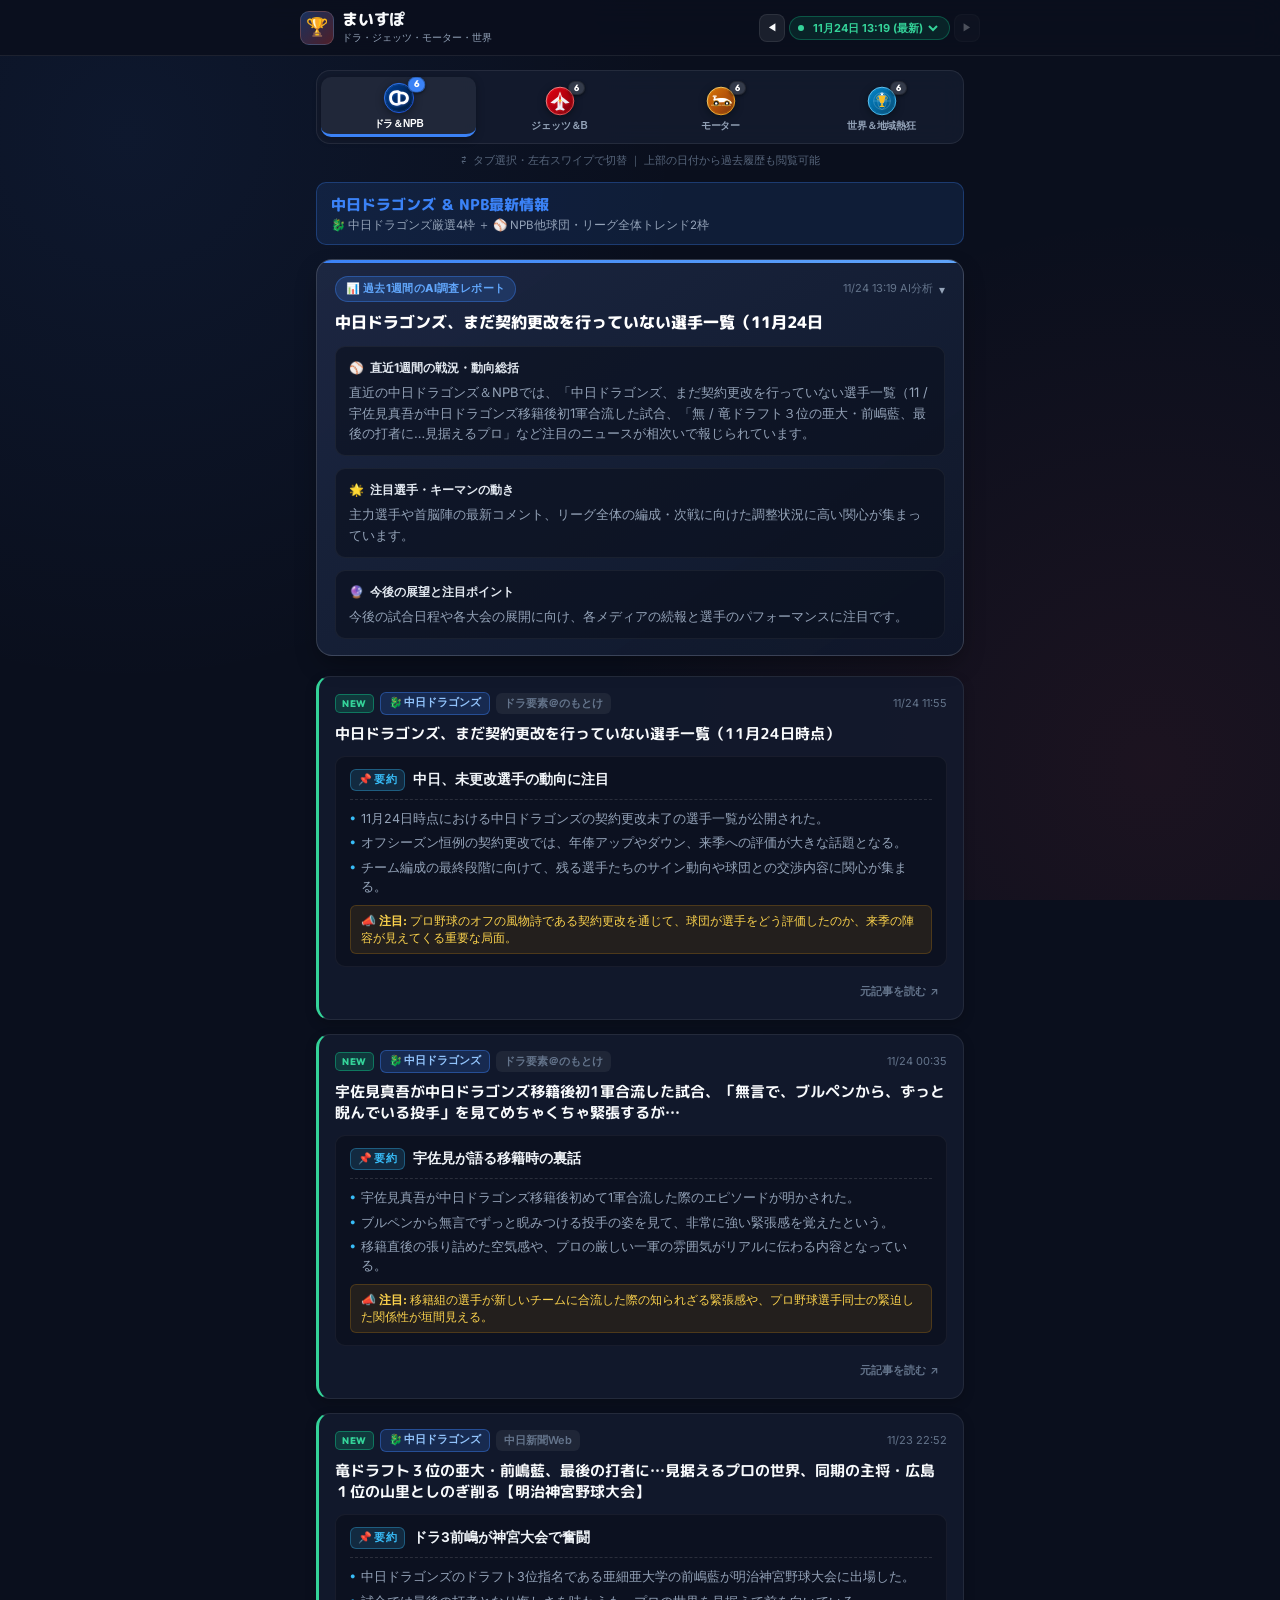
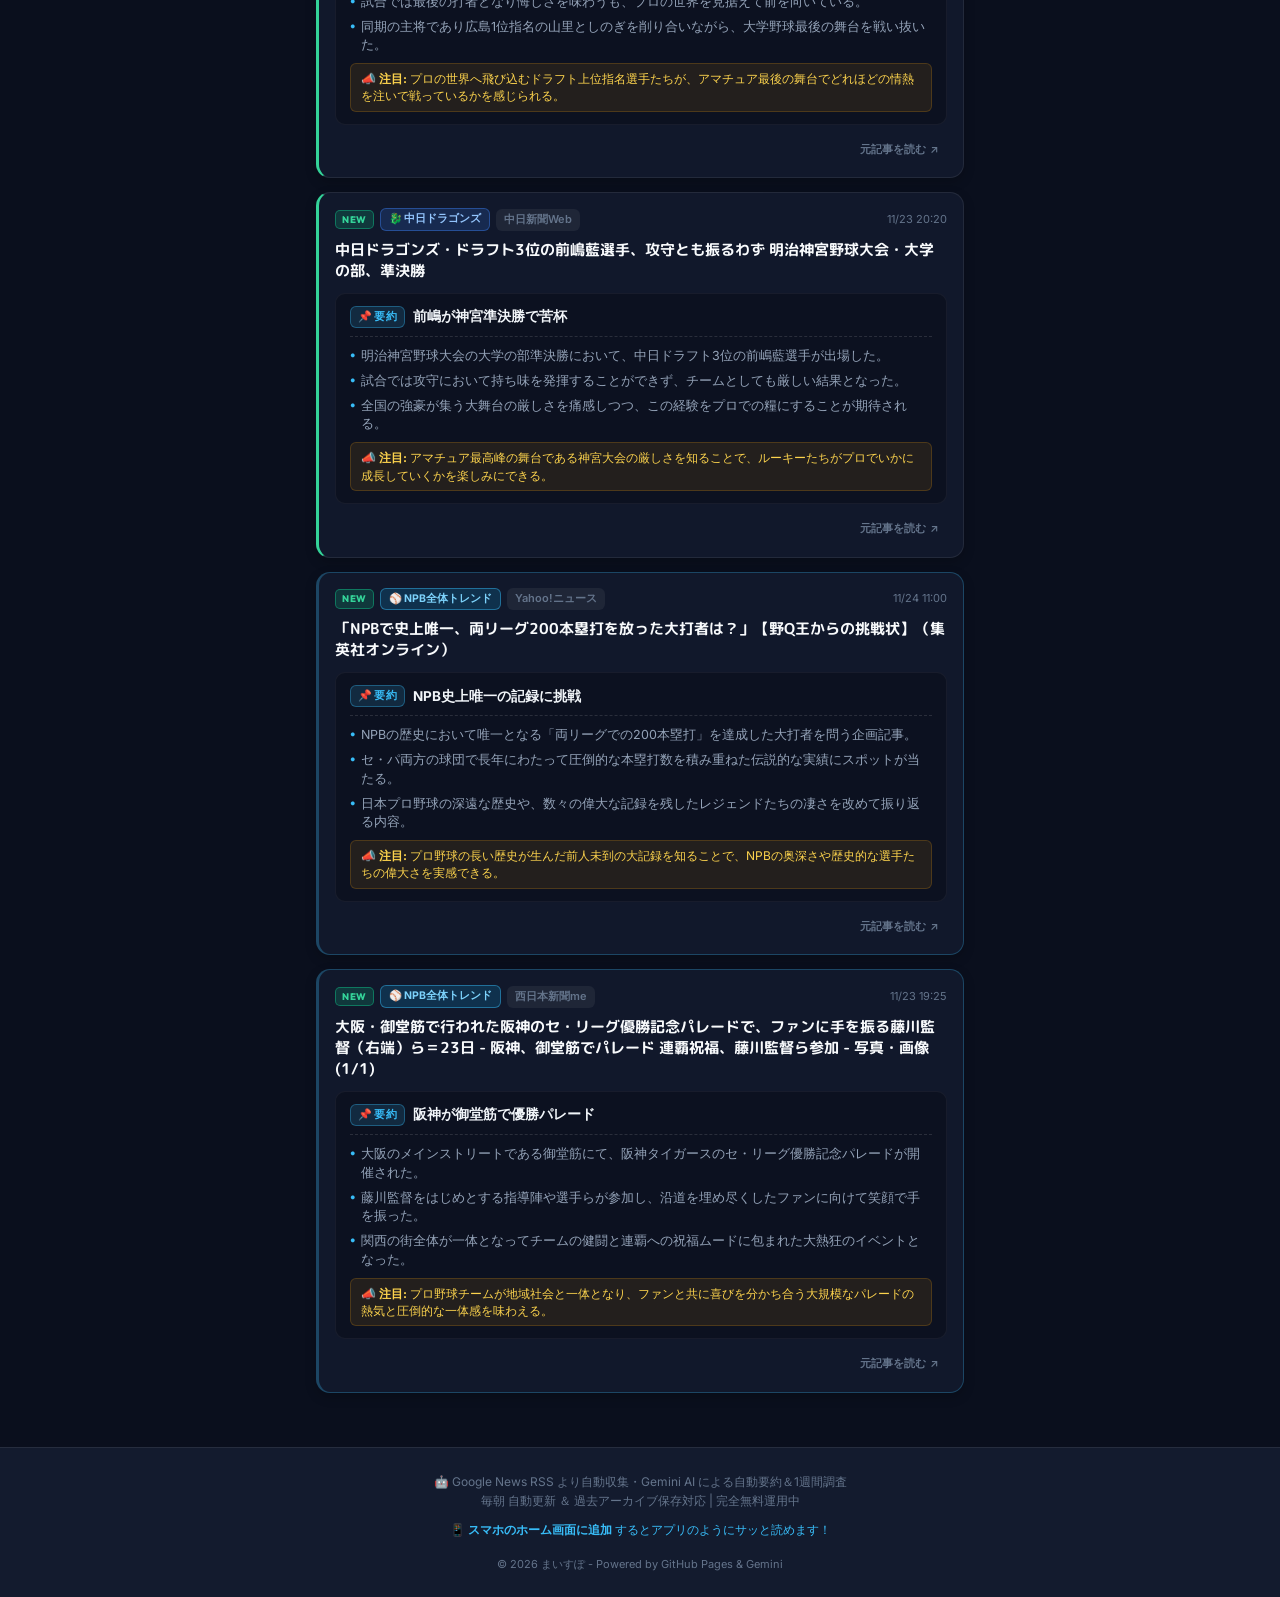
==== commit 3c571990: "chore: 毎朝のまいすぽ速報＆アーカイブを自動更新 2026-11-24 13:19" ====
--- a/docs/index.html
+++ b/docs/index.html
@@ -38,7 +38,7 @@
                 <div class="update-badge" id="updateBadge">
                     <span class="pulse-dot" id="liveDot"></span>
                     <select id="dateSelect" class="date-select" aria-label="表示する日付を選択">
-                        <option value="latest">11月23日 09:21 更新</option>
+                        <option value="latest">11月24日 13:19 更新</option>
                     </select>
                 </div>
                 <button type="button" class="date-nav-btn" id="nextDateBtn" aria-label="翌日のニュースを表示" title="翌日のニュース" disabled>▶</button>
@@ -104,24 +104,24 @@
             <div class="report-header">
                 <span class="report-badge">📊 過去1週間のAI調査レポート</span>
                 <span class="report-header-right">
-                    <span class="report-date">11/23 09:20 AI分析</span>
+                    <span class="report-date">11/24 13:19 AI分析</span>
                     <span class="report-chevron" aria-hidden="true">▾</span>
                 </span>
             </div>
-            <h3 class="report-title">中日ファンフェスタ開催と契約更改・補強の最新動向</h3>
+            <h3 class="report-title">中日ドラゴンズ、まだ契約更改を行っていない選手一覧（11月24日</h3>
         </summary>
         <div class="report-body">
             <div class="report-section">
                 <div class="report-section-title">⚾ <strong>直近1週間の戦況・動向総括</strong></div>
-                <div class="report-section-text">中日ドラゴンズは3万6000人を動員したファンフェスタを開催し盛り上がりを見せた。また、主力から若手まで続々と契約更改が行われ、FA宣言した広島・床田との交渉や新加入選手の動きも注目を集めている。</div>
+                <div class="report-section-text">直近の中日ドラゴンズ＆NPBでは、「中日ドラゴンズ、まだ契約更改を行っていない選手一覧（11 / 宇佐見真吾が中日ドラゴンズ移籍後初1軍合流した試合、「無 / 竜ドラフト３位の亜大・前嶋藍、最後の打者に…見据えるプロ」など注目のニュースが相次いで報じられています。</div>
             </div>
             <div class="report-section">
                 <div class="report-section-title">🌟 <strong>注目選手・キーマンの動き</strong></div>
-                <div class="report-section-text">涌井が現状維持でサインし来季の開幕1軍を誓う一方、根尾は更改で前を向いた。また、元日ハムクローザーの加入や、巨人・松井新監督からのメッセージ、立浪前監督らのOB戦参戦も話題となった。</div>
+                <div class="report-section-text">主力選手や首脳陣の最新コメント、リーグ全体の編成・次戦に向けた調整状況に高い関心が集まっています。</div>
             </div>
             <div class="report-section">
                 <div class="report-section-title">🔮 <strong>今後の展望と注目ポイント</strong></div>
-                <div class="report-section-text">新体制となる工藤公康監督のもとでのチーム作りや、新人捕手陣の争い、FA交渉や補強の行方に注目が集まる。来季へ向けた戦力整備と若手のさらなる飛躍が期待される。</div>
+                <div class="report-section-text">今後の試合日程や各大会の展開に向け、各メディアの続報と選手のパフォーマンスに注目です。</div>
             </div>
         </div>
     </details>
@@ -131,155 +131,155 @@
             <!-- 最新ニュース要約カード群 -->
             <div class="news-grid" id="news-grid-dragons">
                 
-        <article class="news-card is-new" data-url="https://news.google.com/rss/articles/CBMiXkFVX3lxTE9KQktPRGhqZ2ZyN05nUDVuN3BmbHJLVkQ2b2VzNl9RaG1LSDhCc2pOVm94R2kxNURpTkpQRFNOMTNwQmoyUE1CXzdZQzNtX0VOZlE5SW8xb3dpR1BMd0E?oc=5">
+        <article class="news-card is-new" data-url="https://news.google.com/rss/articles/CBMiWkFVX3lxTE5HbE04ay1rMFFXTDBhUXJ1SmxaNzE2clRnSVNDYmZleEs5dUt1dkJnRlAtQ2pDT0Z1YUNkc3BBd3VSZk83alMwcEwtWnMyOEVKenJFRGJKZVljUQ?oc=5">
             <div class="card-header">
                 <div class="card-meta-left">
                     <span class="badge-new">NEW</span>
                     <span class="badge-subtag subtag-team">🐉 中日ドラゴンズ</span>
-                    <span class="card-source">ライブドアニュース</span>
-                </div>
-                <span class="card-date">11/23 05:00</span>
-            </div>
-            <h3 class="card-title">巨人・松井新監督からメッセージ「ジャイアンツも、ドラゴンズといい試合をしていくと思います」 (2026年11月23日掲載)</h3>
-            <div class="summary-box">
-                <div class="summary-headline"><span class="headline-badge">📌 要約</span> 巨人・松井新監督が中日へメッセージ</div>
-                <div class="summary-points">
-                    <div class="summary-point"><span class="dot">•</span><span>巨人の新監督に就任した松井氏から、中日ドラゴンズに向けたメッセージが送られた。</span></div><div class="summary-point"><span class="dot">•</span><span>球界を代表するレジェンド同士の新たな体制となり、伝統の一戦への注目が高まっている。</span></div><div class="summary-point"><span class="dot">•</span><span>来季以降、両チームがどのような熱い戦いを繰り広げるのかファンの期待が集まっている。</span></div>
-                </div>
-                <div class="summary-takeaway">📣 <strong>注目:</strong> 新体制となる巨人との間でどのような好勝負が展開されるのか、来季のカードが今から非常に楽しみになる話題です。</div>
-            </div>
-            <div class="card-footer">
-                <a href="https://news.google.com/rss/articles/CBMiXkFVX3lxTE9KQktPRGhqZ2ZyN05nUDVuN3BmbHJLVkQ2b2VzNl9RaG1LSDhCc2pOVm94R2kxNURpTkpQRFNOMTNwQmoyUE1CXzdZQzNtX0VOZlE5SW8xb3dpR1BMd0E?oc=5" target="_blank" rel="noopener noreferrer" class="btn-read-more">
-                    <span>元記事を読む</span>
-                    <span>↗</span>
-                </a>
-            </div>
-        </article>
-        
-
-        <article class="news-card is-new" data-url="https://news.google.com/rss/articles/CBMif0FVX3lxTE9iWmZOdVZlQ0F1NDI1RVdvdUJxUUhoOHZoVXdlWUN1UDJaRGQ3YWFfVjZXT2FJNVR5REZiSFRJejFCd3FTMC0tb1J6OTNFcmFQTllJQzVqWVYzbnBTS2JqZkVoZldwOC13dzdnQmdvYWExMlhuMWtLcFR5ajUyRHc?oc=5">
+                    <span class="card-source">ドラ要素＠のもとけ</span>
+                </div>
+                <span class="card-date">11/24 11:55</span>
+            </div>
+            <h3 class="card-title">中日ドラゴンズ、まだ契約更改を行っていない選手一覧（11月24日時点）</h3>
+            <div class="summary-box">
+                <div class="summary-headline"><span class="headline-badge">📌 要約</span> 中日、未更改選手の動向に注目</div>
+                <div class="summary-points">
+                    <div class="summary-point"><span class="dot">•</span><span>11月24日時点における中日ドラゴンズの契約更改未了の選手一覧が公開された。</span></div><div class="summary-point"><span class="dot">•</span><span>オフシーズン恒例の契約更改では、年俸アップやダウン、来季への評価が大きな話題となる。</span></div><div class="summary-point"><span class="dot">•</span><span>チーム編成の最終段階に向けて、残る選手たちのサイン動向や球団との交渉内容に関心が集まる。</span></div>
+                </div>
+                <div class="summary-takeaway">📣 <strong>注目:</strong> プロ野球のオフの風物詩である契約更改を通じて、球団が選手をどう評価したのか、来季の陣容が見えてくる重要な局面。</div>
+            </div>
+            <div class="card-footer">
+                <a href="https://news.google.com/rss/articles/CBMiWkFVX3lxTE5HbE04ay1rMFFXTDBhUXJ1SmxaNzE2clRnSVNDYmZleEs5dUt1dkJnRlAtQ2pDT0Z1YUNkc3BBd3VSZk83alMwcEwtWnMyOEVKenJFRGJKZVljUQ?oc=5" target="_blank" rel="noopener noreferrer" class="btn-read-more">
+                    <span>元記事を読む</span>
+                    <span>↗</span>
+                </a>
+            </div>
+        </article>
+        
+
+        <article class="news-card is-new" data-url="https://news.google.com/rss/articles/CBMiWkFVX3lxTE1LcWRCd3gxWlpiM2JaYURaczFzNzd0ZXRWQXdhakZyTE5Oek1SeVpJZHA0YXJzV2hOT3dtQXZlU0pTVkdmdEEtdW8wVmE0M2REV2tVMTVGRXM5QQ?oc=5">
             <div class="card-header">
                 <div class="card-meta-left">
                     <span class="badge-new">NEW</span>
                     <span class="badge-subtag subtag-team">🐉 中日ドラゴンズ</span>
-                    <span class="card-source">Yahoo!ニュース</span>
-                </div>
-                <span class="card-date">11/22 19:40</span>
-            </div>
-            <h3 class="card-title">2年前は防御率1.56…中日加入の“元日ハムクローザー”が契約更改 今季18試合（ベースボールチャンネル）</h3>
-            <div class="summary-box">
-                <div class="summary-headline"><span class="headline-badge">📌 要約</span> 中日加入の元日ハムクローザーが契約更改</div>
-                <div class="summary-points">
-                    <div class="summary-point"><span class="dot">•</span><span>中日に加入した元日本ハムのクローザーが契約更改を行い、今季は18試合に登板した。</span></div><div class="summary-point"><span class="dot">•</span><span>かつては防御率1.56をマークした実績を持つ実力派右腕であり、ブルペン強化の期待が大きい。</span></div><div class="summary-point"><span class="dot">•</span><span>新天地での復活を期すリリーフ陣のキーマンとして、来季のフル回転が求められている。</span></div>
-                </div>
-                <div class="summary-takeaway">📣 <strong>注目:</strong> かつて圧倒的な投球を見せた救援右腕が中日で完全復活を果たし、勝利の方程式を支える姿に大きな期待がかかります。</div>
-            </div>
-            <div class="card-footer">
-                <a href="https://news.google.com/rss/articles/CBMif0FVX3lxTE9iWmZOdVZlQ0F1NDI1RVdvdUJxUUhoOHZoVXdlWUN1UDJaRGQ3YWFfVjZXT2FJNVR5REZiSFRJejFCd3FTMC0tb1J6OTNFcmFQTllJQzVqWVYzbnBTS2JqZkVoZldwOC13dzdnQmdvYWExMlhuMWtLcFR5ajUyRHc?oc=5" target="_blank" rel="noopener noreferrer" class="btn-read-more">
-                    <span>元記事を読む</span>
-                    <span>↗</span>
-                </a>
-            </div>
-        </article>
-        
-
-        <article class="news-card is-new" data-url="https://news.google.com/rss/articles/CBMiVEFVX3lxTE5rUThJcmp2dVk4S0ZqRUZ4T013OGVXS2lpdE1wUFZRbE01NmRUVldrMnF6YjFIRldoRXpvOFRLSi1jWjlsTW1jVXlTRHhrVFRtckpvYw?oc=5">
+                    <span class="card-source">ドラ要素＠のもとけ</span>
+                </div>
+                <span class="card-date">11/24 00:35</span>
+            </div>
+            <h3 class="card-title">宇佐見真吾が中日ドラゴンズ移籍後初1軍合流した試合、「無言で、ブルペンから、ずっと睨んでいる投手」を見てめちゃくちゃ緊張するが…</h3>
+            <div class="summary-box">
+                <div class="summary-headline"><span class="headline-badge">📌 要約</span> 宇佐見が語る移籍時の裏話</div>
+                <div class="summary-points">
+                    <div class="summary-point"><span class="dot">•</span><span>宇佐見真吾が中日ドラゴンズ移籍後初めて1軍合流した際のエピソードが明かされた。</span></div><div class="summary-point"><span class="dot">•</span><span>ブルペンから無言でずっと睨みつける投手の姿を見て、非常に強い緊張感を覚えたという。</span></div><div class="summary-point"><span class="dot">•</span><span>移籍直後の張り詰めた空気感や、プロの厳しい一軍の雰囲気がリアルに伝わる内容となっている。</span></div>
+                </div>
+                <div class="summary-takeaway">📣 <strong>注目:</strong> 移籍組の選手が新しいチームに合流した際の知られざる緊張感や、プロ野球選手同士の緊迫した関係性が垣間見える。</div>
+            </div>
+            <div class="card-footer">
+                <a href="https://news.google.com/rss/articles/CBMiWkFVX3lxTE1LcWRCd3gxWlpiM2JaYURaczFzNzd0ZXRWQXdhakZyTE5Oek1SeVpJZHA0YXJzV2hOT3dtQXZlU0pTVkdmdEEtdW8wVmE0M2REV2tVMTVGRXM5QQ?oc=5" target="_blank" rel="noopener noreferrer" class="btn-read-more">
+                    <span>元記事を読む</span>
+                    <span>↗</span>
+                </a>
+            </div>
+        </article>
+        
+
+        <article class="news-card is-new" data-url="https://news.google.com/rss/articles/CBMiVEFVX3lxTE1BajE1cnlTaG1GN1lDVG81bzZ1SUtmNFZZLVdXTXhOdVRqaEdERjBKSExiclNQTFJ1YVVabndNSHBOMU9Md2tLZWNwaEZpZFR6U0luNA?oc=5">
             <div class="card-header">
                 <div class="card-meta-left">
                     <span class="badge-new">NEW</span>
                     <span class="badge-subtag subtag-team">🐉 中日ドラゴンズ</span>
                     <span class="card-source">中日新聞Web</span>
                 </div>
-                <span class="card-date">11/22 18:29</span>
-            </div>
-            <h3 class="card-title">中日元監督・立浪和義さんが代名詞の二塁打＆PL先輩・桑田真澄さん撃ち！10・8決戦再現に感慨、来季の竜には「監督が工藤さんになられて、また変わってくる」【中日VS巨人レジェンズマッチ】：中日スポーツ・東京中日スポーツ</h3>
-            <div class="summary-box">
-                <div class="summary-headline"><span class="headline-badge">📌 要約</span> レジェンズマッチで立浪氏が二塁打を放つ</div>
-                <div class="summary-points">
-                    <div class="summary-point"><span class="dot">•</span><span>中日VS巨人のレジェンズマッチで、元中日監督の立浪和義さんが代名詞の二塁打を放った。</span></div><div class="summary-point"><span class="dot">•</span><span>PL学園の先輩である桑田真澄さんからのヒットとなり、往年の10・8決戦を彷彿とさせ感慨を呼んだ。</span></div><div class="summary-point"><span class="dot">•</span><span>来季から工藤新監督となる中日ドラゴンズのチーム改革や変化についても言及している。</span></div>
-                </div>
-                <div class="summary-takeaway">📣 <strong>注目:</strong> レジェンドたちが一堂に会した試合で往年の名勝負が再現され、ファンにとって懐かしさと新時代への期待が交錯する瞬間でした。</div>
-            </div>
-            <div class="card-footer">
-                <a href="https://news.google.com/rss/articles/CBMiVEFVX3lxTE5rUThJcmp2dVk4S0ZqRUZ4T013OGVXS2lpdE1wUFZRbE01NmRUVldrMnF6YjFIRldoRXpvOFRLSi1jWjlsTW1jVXlTRHhrVFRtckpvYw?oc=5" target="_blank" rel="noopener noreferrer" class="btn-read-more">
-                    <span>元記事を読む</span>
-                    <span>↗</span>
-                </a>
-            </div>
-        </article>
-        
-
-        <article class="news-card is-new" data-url="https://news.google.com/rss/articles/CBMiVEFVX3lxTE9IX3dpYzhfaGJ5NVl1NEMzNEtILU9udTg3UlZMM21xOW4wVEViZWNFY2VoRXJZcGQxWklXSU9JdHJmTEpSMlM4TW5NaXpvZ2phSHRCMw?oc=5">
+                <span class="card-date">11/23 22:52</span>
+            </div>
+            <h3 class="card-title">竜ドラフト３位の亜大・前嶋藍、最後の打者に…見据えるプロの世界、同期の主将・広島１位の山里としのぎ削る【明治神宮野球大会】</h3>
+            <div class="summary-box">
+                <div class="summary-headline"><span class="headline-badge">📌 要約</span> ドラ3前嶋が神宮大会で奮闘</div>
+                <div class="summary-points">
+                    <div class="summary-point"><span class="dot">•</span><span>中日ドラゴンズのドラフト3位指名である亜細亜大学の前嶋藍が明治神宮野球大会に出場した。</span></div><div class="summary-point"><span class="dot">•</span><span>試合では最後の打者となり悔しさを味わうも、プロの世界を見据えて前を向いている。</span></div><div class="summary-point"><span class="dot">•</span><span>同期の主将であり広島1位指名の山里としのぎを削り合いながら、大学野球最後の舞台を戦い抜いた。</span></div>
+                </div>
+                <div class="summary-takeaway">📣 <strong>注目:</strong> プロの世界へ飛び込むドラフト上位指名選手たちが、アマチュア最後の舞台でどれほどの情熱を注いで戦っているかを感じられる。</div>
+            </div>
+            <div class="card-footer">
+                <a href="https://news.google.com/rss/articles/CBMiVEFVX3lxTE1BajE1cnlTaG1GN1lDVG81bzZ1SUtmNFZZLVdXTXhOdVRqaEdERjBKSExiclNQTFJ1YVVabndNSHBOMU9Md2tLZWNwaEZpZFR6U0luNA?oc=5" target="_blank" rel="noopener noreferrer" class="btn-read-more">
+                    <span>元記事を読む</span>
+                    <span>↗</span>
+                </a>
+            </div>
+        </article>
+        
+
+        <article class="news-card is-new" data-url="https://news.google.com/rss/articles/CBMiVEFVX3lxTE1qRTdUa1c2Q29USC0wZDJ0dUdPMnZoRnpub2ZFSWhHU0dpRlpLX0p4aEE0ek9OVjlMUzRVaVhKZXhZZmd2SWwyVE9YZjZtUXg3X1MtbA?oc=5">
             <div class="card-header">
                 <div class="card-meta-left">
                     <span class="badge-new">NEW</span>
                     <span class="badge-subtag subtag-team">🐉 中日ドラゴンズ</span>
                     <span class="card-source">中日新聞Web</span>
                 </div>
-                <span class="card-date">11/22 15:21</span>
-            </div>
-            <h3 class="card-title">中日ドラフト3位・前嶋藍を擁する亜大が初戦、前嶋は「8番・捕手」で先発出場【明治神宮大会】：中日スポーツ・東京中日スポーツ</h3>
-            <div class="summary-box">
-                <div class="summary-headline"><span class="headline-badge">📌 要約</span> 中日ドラ3・前嶋藍が明治神宮大会で先発出場</div>
-                <div class="summary-points">
-                    <div class="summary-point"><span class="dot">•</span><span>中日ドラゴンズからドラフト3位で指名された前嶋藍が、明治神宮大会の初戦に「8番・捕手」で先発出場した。</span></div><div class="summary-point"><span class="dot">•</span><span>大学野球の最高峰舞台である神宮大会で、プロ注目のルーキーがマスクを被って経験を積んでいる。</span></div><div class="summary-point"><span class="dot">•</span><span>将来の正捕手候補として期待される若武者の大舞台でのパフォーマンスに熱視線が注がれている。</span></div>
-                </div>
-                <div class="summary-takeaway">📣 <strong>注目:</strong> 将来のドラゴンズを背負う若き捕手が全国の強豪が集う大舞台で躍動し、プロでの活躍を予感させる貴重な実戦経験を積んでいます。</div>
-            </div>
-            <div class="card-footer">
-                <a href="https://news.google.com/rss/articles/CBMiVEFVX3lxTE9IX3dpYzhfaGJ5NVl1NEMzNEtILU9udTg3UlZMM21xOW4wVEViZWNFY2VoRXJZcGQxWklXSU9JdHJmTEpSMlM4TW5NaXpvZ2phSHRCMw?oc=5" target="_blank" rel="noopener noreferrer" class="btn-read-more">
-                    <span>元記事を読む</span>
-                    <span>↗</span>
-                </a>
-            </div>
-        </article>
-        
-
-        <article class="news-card is-new card-type-league" data-url="https://news.google.com/rss/articles/CBMiaEFVX3lxTE54a05zRzMzSkJETHRCcWRXNUhCREs3N2RQU0J4TG5XcEZUdGwzTnBqNWxlUThfZ0Y0dUx6UG15aEdwZ3loTHhNQVZDUlNXWXhUUkZGd00zVGZKZnZlVEdqaGVWUFdJeWp4?oc=5">
+                <span class="card-date">11/23 20:20</span>
+            </div>
+            <h3 class="card-title">中日ドラゴンズ・ドラフト3位の前嶋藍選手、攻守とも振るわず 明治神宮野球大会・大学の部、準決勝</h3>
+            <div class="summary-box">
+                <div class="summary-headline"><span class="headline-badge">📌 要約</span> 前嶋が神宮準決勝で苦杯</div>
+                <div class="summary-points">
+                    <div class="summary-point"><span class="dot">•</span><span>明治神宮野球大会の大学の部準決勝において、中日ドラフト3位の前嶋藍選手が出場した。</span></div><div class="summary-point"><span class="dot">•</span><span>試合では攻守において持ち味を発揮することができず、チームとしても厳しい結果となった。</span></div><div class="summary-point"><span class="dot">•</span><span>全国の強豪が集う大舞台の厳しさを痛感しつつ、この経験をプロでの糧にすることが期待される。</span></div>
+                </div>
+                <div class="summary-takeaway">📣 <strong>注目:</strong> アマチュア最高峰の舞台である神宮大会の厳しさを知ることで、ルーキーたちがプロでいかに成長していくかを楽しみにできる。</div>
+            </div>
+            <div class="card-footer">
+                <a href="https://news.google.com/rss/articles/CBMiVEFVX3lxTE1qRTdUa1c2Q29USC0wZDJ0dUdPMnZoRnpub2ZFSWhHU0dpRlpLX0p4aEE0ek9OVjlMUzRVaVhKZXhZZmd2SWwyVE9YZjZtUXg3X1MtbA?oc=5" target="_blank" rel="noopener noreferrer" class="btn-read-more">
+                    <span>元記事を読む</span>
+                    <span>↗</span>
+                </a>
+            </div>
+        </article>
+        
+
+        <article class="news-card is-new card-type-league" data-url="https://news.google.com/rss/articles/CBMif0FVX3lxTE1vUnNnRmpxX1V0RlgxRUxvMXVlaThsQmJSQng3MVBLTlVkUGpjcGtRNmNnMURCd2dKN0lERFhxNlNib3h0NV9xRm1XbGxuUjhZU3JiU1hEQ01ZWjlTb0tISzU5YkxRUWR5TmNaYnVWWXEyUzFyRWx6cGFGS1k0cjg?oc=5">
             <div class="card-header">
                 <div class="card-meta-left">
                     <span class="badge-new">NEW</span>
                     <span class="badge-subtag subtag-league">⚾ NPB全体トレンド</span>
-                    <span class="card-source">毎日新聞</span>
-                </div>
-                <span class="card-date">11/23 05:35</span>
-            </div>
-            <h3 class="card-title">阪神 甲子園バックネット裏にセ・リーグ制覇の記念パネル「優勝ロゴ」設置（スポニチ）</h3>
-            <div class="summary-box">
-                <div class="summary-headline"><span class="headline-badge">📌 要約</span> 甲子園バックネット裏にセ制覇の記念パネル設置</div>
-                <div class="summary-points">
-                    <div class="summary-point"><span class="dot">•</span><span>阪神甲子園球場のバックネット裏に、セ・リーグ制覇を記念した「優勝ロゴ」のパネルが設置された。</span></div><div class="summary-point"><span class="dot">•</span><span>今季の圧倒的な強みと栄誉を称えるシンボルとして、球場を訪れるファンに感動を伝えている。</span></div><div class="summary-point"><span class="dot">•</span><span>球団の歴史に刻まれる栄冠の記憶が、来季へ向けてもファンの心に強く刻み込まれる演出となっている。</span></div>
-                </div>
-                <div class="summary-takeaway">📣 <strong>注目:</strong> 球場の象徴的な場所に優勝の証が掲げられることで、シーズンを制した栄光の重みと興奮をいつでも感じられる素晴らしい演出です。</div>
-            </div>
-            <div class="card-footer">
-                <a href="https://news.google.com/rss/articles/CBMiaEFVX3lxTE54a05zRzMzSkJETHRCcWRXNUhCREs3N2RQU0J4TG5XcEZUdGwzTnBqNWxlUThfZ0Y0dUx6UG15aEdwZ3loTHhNQVZDUlNXWXhUUkZGd00zVGZKZnZlVEdqaGVWUFdJeWp4?oc=5" target="_blank" rel="noopener noreferrer" class="btn-read-more">
-                    <span>元記事を読む</span>
-                    <span>↗</span>
-                </a>
-            </div>
-        </article>
-        
-
-        <article class="news-card is-new card-type-league" data-url="https://news.google.com/rss/articles/CBMibkFVX3lxTE1oX2diZm4xOUJuTXFYOGN4em9FZEFFRDhrTnVndmUzWTZCU2kyS1JsblcwWFdTM0hibVNjeC13d3hlOUlGR05qQnNjdGw5R2VlNXlsNEtqbndfZVF6RkhTMWxITWRjUU9LamtJa0h3?oc=5">
+                    <span class="card-source">Yahoo!ニュース</span>
+                </div>
+                <span class="card-date">11/24 11:00</span>
+            </div>
+            <h3 class="card-title">「NPBで史上唯一、両リーグ200本塁打を放った大打者は？」【野Q王からの挑戦状】（集英社オンライン）</h3>
+            <div class="summary-box">
+                <div class="summary-headline"><span class="headline-badge">📌 要約</span> NPB史上唯一の記録に挑戦</div>
+                <div class="summary-points">
+                    <div class="summary-point"><span class="dot">•</span><span>NPBの歴史において唯一となる「両リーグでの200本塁打」を達成した大打者を問う企画記事。</span></div><div class="summary-point"><span class="dot">•</span><span>セ・パ両方の球団で長年にわたって圧倒的な本塁打数を積み重ねた伝説的な実績にスポットが当たる。</span></div><div class="summary-point"><span class="dot">•</span><span>日本プロ野球の深遠な歴史や、数々の偉大な記録を残したレジェンドたちの凄さを改めて振り返る内容。</span></div>
+                </div>
+                <div class="summary-takeaway">📣 <strong>注目:</strong> プロ野球の長い歴史が生んだ前人未到の大記録を知ることで、NPBの奥深さや歴史的な選手たちの偉大さを実感できる。</div>
+            </div>
+            <div class="card-footer">
+                <a href="https://news.google.com/rss/articles/CBMif0FVX3lxTE1vUnNnRmpxX1V0RlgxRUxvMXVlaThsQmJSQng3MVBLTlVkUGpjcGtRNmNnMURCd2dKN0lERFhxNlNib3h0NV9xRm1XbGxuUjhZU3JiU1hEQ01ZWjlTb0tISzU5YkxRUWR5TmNaYnVWWXEyUzFyRWx6cGFGS1k0cjg?oc=5" target="_blank" rel="noopener noreferrer" class="btn-read-more">
+                    <span>元記事を読む</span>
+                    <span>↗</span>
+                </a>
+            </div>
+        </article>
+        
+
+        <article class="news-card is-new card-type-league" data-url="https://news.google.com/rss/articles/CBMiV0FVX3lxTFBrYjZpVmJvb0h4bmJzeDc0LUJsUjVsZ0k0OG1Pd1JwV0NCLXE3RDQ0T2pMMTdySEJ4ZExQX0YwZ1VNeWlsdmJ2Tmw0THp3Y2xBYUZoX1lWQQ?oc=5">
             <div class="card-header">
                 <div class="card-meta-left">
                     <span class="badge-new">NEW</span>
                     <span class="badge-subtag subtag-league">⚾ NPB全体トレンド</span>
-                    <span class="card-source">au Webポータル</span>
-                </div>
-                <span class="card-date">11/22 09:40</span>
-            </div>
-            <h3 class="card-title">【プロ野球改革のギモン】「FA人的補償」廃止の代わりに「ドラフト２巡目を譲渡」これっておかしな指名順になるんですけど…</h3>
-            <div class="summary-box">
-                <div class="summary-headline"><span class="headline-badge">📌 要約</span> FA人的補償の代替案とドラフト指名順の議論</div>
-                <div class="summary-points">
-                    <div class="summary-point"><span class="dot">•</span><span>FA人的補償の廃止論に関連し、その代替案として「ドラフト2巡目の譲渡」というアイデアが議論されている。</span></div><div class="summary-point"><span class="dot">•</span><span>この制度変更が実現した場合、ドラフト全体の指名順や戦略にどのような歪みや影響が出るのかが問われている。</span></div><div class="summary-point"><span class="dot">•</span><span>選手の権利保護と球団の戦力均衡のバランスを取るため、プロ野球の制度改革は常に慎重な議論が求められる。</span></div>
-                </div>
-                <div class="summary-takeaway">📣 <strong>注目:</strong> プロ野球の移籍市場と育成の根幹に関わる制度のあり方について、ファンや関係者の間で多角的な視点から議論が深まる興味深いテーマです。</div>
-            </div>
-            <div class="card-footer">
-                <a href="https://news.google.com/rss/articles/CBMibkFVX3lxTE1oX2diZm4xOUJuTXFYOGN4em9FZEFFRDhrTnVndmUzWTZCU2kyS1JsblcwWFdTM0hibVNjeC13d3hlOUlGR05qQnNjdGw5R2VlNXlsNEtqbndfZVF6RkhTMWxITWRjUU9LamtJa0h3?oc=5" target="_blank" rel="noopener noreferrer" class="btn-read-more">
+                    <span class="card-source">西日本新聞me</span>
+                </div>
+                <span class="card-date">11/23 19:25</span>
+            </div>
+            <h3 class="card-title">大阪・御堂筋で行われた阪神のセ・リーグ優勝記念パレードで、ファンに手を振る藤川監督（右端）ら＝23日 - 阪神、御堂筋でパレード 連覇祝福、藤川監督ら参加 - 写真・画像(1/1)</h3>
+            <div class="summary-box">
+                <div class="summary-headline"><span class="headline-badge">📌 要約</span> 阪神が御堂筋で優勝パレード</div>
+                <div class="summary-points">
+                    <div class="summary-point"><span class="dot">•</span><span>大阪のメインストリートである御堂筋にて、阪神タイガースのセ・リーグ優勝記念パレードが開催された。</span></div><div class="summary-point"><span class="dot">•</span><span>藤川監督をはじめとする指導陣や選手らが参加し、沿道を埋め尽くしたファンに向けて笑顔で手を振った。</span></div><div class="summary-point"><span class="dot">•</span><span>関西の街全体が一体となってチームの健闘と連覇への祝福ムードに包まれた大熱狂のイベントとなった。</span></div>
+                </div>
+                <div class="summary-takeaway">📣 <strong>注目:</strong> プロ野球チームが地域社会と一体となり、ファンと共に喜びを分かち合う大規模なパレードの熱気と圧倒的な一体感を味わえる。</div>
+            </div>
+            <div class="card-footer">
+                <a href="https://news.google.com/rss/articles/CBMiV0FVX3lxTFBrYjZpVmJvb0h4bmJzeDc0LUJsUjVsZ0k0OG1Pd1JwV0NCLXE3RDQ0T2pMMTdySEJ4ZExQX0YwZ1VNeWlsdmJ2Tmw0THp3Y2xBYUZoX1lWQQ?oc=5" target="_blank" rel="noopener noreferrer" class="btn-read-more">
                     <span>元記事を読む</span>
                     <span>↗</span>
                 </a>
@@ -306,24 +306,24 @@
             <div class="report-header">
                 <span class="report-badge">📊 過去1週間のAI調査レポート</span>
                 <span class="report-header-right">
-                    <span class="report-date">11/23 09:20 AI分析</span>
+                    <span class="report-date">11/24 13:19 AI分析</span>
                     <span class="report-chevron" aria-hidden="true">▾</span>
                 </span>
             </div>
-            <h3 class="report-title">千葉J富樫が最多得票でオールスター選出、渡邊雄太はW杯予選へ</h3>
+            <h3 class="report-title">千葉J・富樫最多得票選出と代表の激闘</h3>
         </summary>
         <div class="report-body">
             <div class="report-section">
                 <div class="report-section-title">🏀 <strong>直近1週間の戦況・動向総括</strong></div>
-                <div class="report-section-text">直近1週間、千葉ジェッツは逆境を乗り越えてチーム状態を立て直し、秋田戦などを戦い抜いた。また、南船橋装飾プロジェクトの始動など地域密着の動きも見せている。Bリーグ全体ではオールスター出場選手26名が発表された。</div>
+                <div class="report-section-text">直近1週間、千葉ジェッツは逆境を乗り越えチーム状態を戻し、エース富樫勇樹がBリーグオールスターで11大会連続の最多得票を獲得。また、渡邊雄太が負傷を抱えつつW杯予選アウェー2連戦へ挑むなど話題が満載でした。</div>
             </div>
             <div class="report-section">
                 <div class="report-section-title">🌟 <strong>注目選手・キーマンの動き</strong></div>
-                <div class="report-section-text">千葉ジェッツのエース富樫勇樹が最多得票で11大会連続11回目のオールスター選出を果たした。渡邊雄太はワールドカップアジア予選に向けた日本代表として、強い覚悟を持ってアウェー2連戦へ挑む。</div>
+                <div class="report-section-text">富樫勇樹は最多得票でオールスターに選出され常勝軍団を牽引。渡邊雄太はW杯予選へ向けて「日本は強いと見せつける」と強い覚悟を語り、負傷を抱えながらもアウェーの舞台でチームの勝利を目指します。</div>
             </div>
             <div class="report-section">
                 <div class="report-section-title">🔮 <strong>今後の展望と注目ポイント</strong></div>
-                <div class="report-section-text">Bリーグオールスターに向けたファンの期待が高まる中、千葉ジェッツは常勝軍団としての強さを維持しつつさらなる浮上を図る。日本代表活動での渡邊らのパフォーマンスや、地域と一体となったチームの動向に注目が集まる。</div>
+                <div class="report-section-text">Bプレミアや2026-27シーズンに向けたイベントや地域共創の動きも活発化。代表戦を終えた選手たちのコンディションや、シーズン後半戦に向けた千葉Jのさらなるチーム力強化とホームゲームの演出に注目です。</div>
             </div>
         </div>
     </details>
@@ -333,155 +333,155 @@
             <!-- 最新ニュース要約カード群 -->
             <div class="news-grid" id="news-grid-jets">
                 
-        <article class="news-card is-new" data-url="https://news.google.com/rss/articles/CBMiWkFVX3lxTE01b2hHcmx1Q3IyTTNNbVdjYWlFWTRkQnlwb3RlSUdtM0p4T2lGYU53Nk82a3YzSGV3MGU2R2VoU3pxdTloMHc1M05tTnFieFFHWTdYSVdJbE5fQQ?oc=5">
-            <div class="card-header">
-                <div class="card-meta-left">
-                    <span class="badge-new">NEW</span>
-                    <span class="badge-subtag subtag-team">✈️ 千葉ジェッツ</span>
-                    <span class="card-source">Basket Count</span>
-                </div>
-                <span class="card-date">11/22 17:00</span>
-            </div>
-            <h3 class="card-title">【ワールドカップ2027アジア予選】3大会連続の出場へ、渡邊雄太が語るプライドと覚悟「この2試合でワールドカップ出場を決めたい」</h3>
-            <div class="summary-box">
-                <div class="summary-headline"><span class="headline-badge">📌 要約</span> 渡邊雄太がW杯出場へ強い覚悟</div>
-                <div class="summary-points">
-                    <div class="summary-point"><span class="dot">•</span><span>バスケットボールのワールドカップ2027アジア予選に向けた直近の2試合について、渡邊雄太選手が取材に応じた。</span></div><div class="summary-point"><span class="dot">•</span><span>日本代表の主力である渡邊選手は、チームを3大会連続となるワールドカップ出場へ導く強いプライドと覚悟を語った。</span></div><div class="summary-point"><span class="dot">•</span><span>代表チームにおけるエースの存在感や、世界最高峰の舞台を目指す選手たちの極限の緊張感と熱量がダイレクトに伝わる。</span></div>
-                </div>
-                <div class="summary-takeaway">📣 <strong>注目:</strong> 日の丸を背負うトップアスリートたちが国運をかけて戦う国際大会のプレッシャーと、勝利の瞬間の感動を味わえる。</div>
-            </div>
-            <div class="card-footer">
-                <a href="https://news.google.com/rss/articles/CBMiWkFVX3lxTE01b2hHcmx1Q3IyTTNNbVdjYWlFWTRkQnlwb3RlSUdtM0p4T2lGYU53Nk82a3YzSGV3MGU2R2VoU3pxdTloMHc1M05tTnFieFFHWTdYSVdJbE5fQQ?oc=5" target="_blank" rel="noopener noreferrer" class="btn-read-more">
-                    <span>元記事を読む</span>
-                    <span>↗</span>
-                </a>
-            </div>
-        </article>
-        
-
-        <article class="news-card" data-url="https://news.google.com/rss/articles/CBMiX0FVX3lxTE8taW9jemFnWjZjOFZCYVg0N1N1d19RTF9XM29jVEVpdjRTT3A1c0VjTHBKM3p1Y2ZkVTBtdHd2cko5Y05TVl9xN0NiczRnQkptNzZDYUhxUlAtX3YtT2R3?oc=5">
-            <div class="card-header">
-                <div class="card-meta-left">
-                    
-                    <span class="badge-subtag subtag-team">✈️ 千葉ジェッツ</span>
-                    <span class="card-source">千葉テレビ放送株式会社</span>
-                </div>
-                <span class="card-date">11/20 10:46</span>
-            </div>
-            <h3 class="card-title">千葉ジェッツ富樫が最多得票 Ｂリーグオールスター戦 渡辺・黒川らも選出</h3>
-            <div class="summary-box">
-                <div class="summary-headline"><span class="headline-badge">📌 要約</span> 富樫勇樹がBリーグオールスター最多得票</div>
-                <div class="summary-points">
-                    <div class="summary-point"><span class="dot">•</span><span>Bリーグのオールスター戦ファン投票の結果が発表され、千葉ジェッツの富樫勇樹選手が最多得票を獲得した。</span></div><div class="summary-point"><span class="dot">•</span><span>ファン投票によって選出されたスター選手たちの中に、渡辺選手や黒川選手らの名前も名を連ねている。</span></div><div class="summary-point"><span class="dot">•</span><span>バスケットボール界最高峰のエンターテインメントであるオールスター戦への出場者が決定し、ファンの期待が高まっている。</span></div>
-                </div>
-                <div class="summary-takeaway">📣 <strong>注目:</strong> ファン投票で選ばれた選りすぐりのスター選手たちが一堂に会し、普段のリーグ戦では見られない夢の競演を楽しめる。</div>
-            </div>
-            <div class="card-footer">
-                <a href="https://news.google.com/rss/articles/CBMiX0FVX3lxTE8taW9jemFnWjZjOFZCYVg0N1N1d19RTF9XM29jVEVpdjRTT3A1c0VjTHBKM3p1Y2ZkVTBtdHd2cko5Y05TVl9xN0NiczRnQkptNzZDYUhxUlAtX3YtT2R3?oc=5" target="_blank" rel="noopener noreferrer" class="btn-read-more">
-                    <span>元記事を読む</span>
-                    <span>↗</span>
-                </a>
-            </div>
-        </article>
-        
-
-        <article class="news-card" data-url="https://news.google.com/rss/articles/CBMiaEFVX3lxTE42Q1lyRHdpbXRLUmk0YjNTekczTWhTT0pRVDZDb2dWUjFleVQ4anowclpYQnotYjA4eFNEQTQ5V25xc1ZpZjl4WmYzNTA0MkEwZzNrZW1KdUFxa0RaUDhVbjY3WTBCYW1G?oc=5">
+        <article class="news-card" data-url="https://news.google.com/rss/articles/CBMia0FVX3lxTE1NUkpQTG1RUmNGSWx5S0M5X0pBTkVuWWtWdUZMemt3MkRIR210cHlPYVk5MFd6MTVoQngxd0tDSjhHWWtFMGNtYjVWYXQ1OTZtMW9TQjBfejlERVJUMHB2X0hycDhxRFFSTmVF?oc=5">
             <div class="card-header">
                 <div class="card-meta-left">
                     
                     <span class="badge-subtag subtag-team">✈️ 千葉ジェッツ</span>
                     <span class="card-source">バスケットボールキング</span>
                 </div>
-                <span class="card-date">11/19 15:37</span>
-            </div>
-            <h3 class="card-title">逆境を乗り越える”常勝軍団”千葉J…エース富樫「本当にチームで良くここまで戻すことができた」</h3>
-            <div class="summary-box">
-                <div class="summary-headline"><span class="headline-badge">📌 要約</span> 千葉Jが逆境を乗り越え状態を回復</div>
-                <div class="summary-points">
-                    <div class="summary-point"><span class="dot">•</span><span>数々の試練や逆境を乗り越えてきた”常勝軍団”である千葉ジェッツが、チーム状態をしっかりと立て直してきた。</span></div><div class="summary-point"><span class="dot">•</span><span>エースである富樫勇樹選手がインタビューで、チーム全員の力でここまで状態を戻すことができたと振り返った。</span></div><div class="summary-point"><span class="dot">•</span><span>シーズン中の険しい道のりや、苦難を乗り越えるチームの結束力がプロスポーツの深いドラマを生み出している。</span></div>
-                </div>
-                <div class="summary-takeaway">📣 <strong>注目:</strong> 苦しい時期をチーム一丸となって乗り越える組織の強さと、逆境から這い上がるアスリートたちのリアルなドラマに胸が熱くなる。</div>
-            </div>
-            <div class="card-footer">
-                <a href="https://news.google.com/rss/articles/CBMiaEFVX3lxTE42Q1lyRHdpbXRLUmk0YjNTekczTWhTT0pRVDZDb2dWUjFleVQ4anowclpYQnotYjA4eFNEQTQ5V25xc1ZpZjl4WmYzNTA0MkEwZzNrZW1KdUFxa0RaUDhVbjY3WTBCYW1G?oc=5" target="_blank" rel="noopener noreferrer" class="btn-read-more">
-                    <span>元記事を読む</span>
-                    <span>↗</span>
-                </a>
-            </div>
-        </article>
-        
-
-        <article class="news-card" data-url="https://news.google.com/rss/articles/CBMif0FVX3lxTFBzY3BTSFVkT2ZlQ2p3MXlsbVVvaEp1VGhpelFCSFplT19odzJ2bzlWZWozQ2tGSUZmUXlpbkhZMkZOZFNuNVpUbnBwODRzNXJzSUphZTMyVTZxeW5ucnozTU05TXY5aG1BZzNOTHUwZUJFRkhRaEp5MDdQRlZhaGs?oc=5">
+                <span class="card-date">11/21 20:53</span>
+            </div>
+            <h3 class="card-title">渡邊雄太が語るW杯予選の現在地「日本は強いと見せつける」…負傷抱えアウェー2連戦へ</h3>
+            <div class="summary-box">
+                <div class="summary-headline"><span class="headline-badge">📌 要約</span> 渡邊雄太がW杯予選の意気込みを語る</div>
+                <div class="summary-points">
+                    <div class="summary-point"><span class="dot">•</span><span>バスケットボール日本代表の渡邊雄太選手が、負傷を抱えながらもW杯予選のアウェー2連戦へ向かう意気込みを語った。</span></div><div class="summary-point"><span class="dot">•</span><span>「日本は強いと見せつける」と強い決意を示しており、チームの精神的支柱としての役割が期待されている。</span></div><div class="summary-point"><span class="dot">•</span><span>世界最高峰の舞台を知るスター選手の存在はチームに絶大な影響を与え、国際舞台で日本バスケの進化を証明する。</span></div>
+                </div>
+                <div class="summary-takeaway">📣 <strong>注目:</strong> 世界を知るエースの覚悟と負傷を乗り越えるプレー姿は、日本代表の圧倒的な強さと勝利への執念を実感させてくれる。</div>
+            </div>
+            <div class="card-footer">
+                <a href="https://news.google.com/rss/articles/CBMia0FVX3lxTE1NUkpQTG1RUmNGSWx5S0M5X0pBTkVuWWtWdUZMemt3MkRIR210cHlPYVk5MFd6MTVoQngxd0tDSjhHWWtFMGNtYjVWYXQ1OTZtMW9TQjBfejlERVJUMHB2X0hycDhxRFFSTmVF?oc=5" target="_blank" rel="noopener noreferrer" class="btn-read-more">
+                    <span>元記事を読む</span>
+                    <span>↗</span>
+                </a>
+            </div>
+        </article>
+        
+
+        <article class="news-card" data-url="https://news.google.com/rss/articles/CBMie0FVX3lxTE9sS04wUmVfcE9Lbk9lWlVfQXVjM0FiOUVaQzVPYzZjMlNXUGxWOGl1RDRadV9rQXVCenRMcmtWLTZ5d1pzY2ZCUTZ3VzJWUklYZWttOE5paXFmc3hKWEw4dWI3U19ybHVjSXpBS0RPYVhJdFE3clFDbENmMA?oc=5">
             <div class="card-header">
                 <div class="card-meta-left">
                     
                     <span class="badge-subtag subtag-team">✈️ 千葉ジェッツ</span>
+                    <span class="card-source">日テレNEWS NNN</span>
+                </div>
+                <span class="card-date">11/20 05:00</span>
+            </div>
+            <h3 class="card-title">Bリーグ オールスター出場26人発表 富樫勇樹が最多得票数で11大会連続11回目</h3>
+            <div class="summary-box">
+                <div class="summary-headline"><span class="headline-badge">📌 要約</span> Bリーグオールスターの出場選手が発表</div>
+                <div class="summary-points">
+                    <div class="summary-point"><span class="dot">•</span><span>Bリーグのオールスターゲームに出場する26選手が発表され、千葉ジェッツの富樫勇樹が最多得票数を獲得した。</span></div><div class="summary-point"><span class="dot">•</span><span>富樫選手はこれで11大会連続11回目の出場となり、ファンからの絶大な支持とリーグを代表する人気を証明した。</span></div><div class="summary-point"><span class="dot">•</span><span>Bリーグは選手とファンが一体となって作り上げる祭典として非常に熱が高く、バスケットボールの魅力を存分に楽しめる。</span></div>
+                </div>
+                <div class="summary-takeaway">📣 <strong>注目:</strong> ファン投票で選ばれたスターたちが一堂に会する夢の舞台は、バスケットボールの華やかさと選手の卓越した技術を堪能できる最高の一戦。</div>
+            </div>
+            <div class="card-footer">
+                <a href="https://news.google.com/rss/articles/CBMie0FVX3lxTE9sS04wUmVfcE9Lbk9lWlVfQXVjM0FiOUVaQzVPYzZjMlNXUGxWOGl1RDRadV9rQXVCenRMcmtWLTZ5d1pzY2ZCUTZ3VzJWUklYZWttOE5paXFmc3hKWEw4dWI3U19ybHVjSXpBS0RPYVhJdFE3clFDbENmMA?oc=5" target="_blank" rel="noopener noreferrer" class="btn-read-more">
+                    <span>元記事を読む</span>
+                    <span>↗</span>
+                </a>
+            </div>
+        </article>
+        
+
+        <article class="news-card" data-url="https://news.google.com/rss/articles/CBMiaEFVX3lxTE42Q1lyRHdpbXRLUmk0YjNTekczTWhTT0pRVDZDb2dWUjFleVQ4anowclpYQnotYjA4eFNEQTQ5V25xc1ZpZjl4WmYzNTA0MkEwZzNrZW1KdUFxa0RaUDhVbjY3WTBCYW1G?oc=5">
+            <div class="card-header">
+                <div class="card-meta-left">
+                    
+                    <span class="badge-subtag subtag-team">✈️ 千葉ジェッツ</span>
+                    <span class="card-source">バスケットボールキング</span>
+                </div>
+                <span class="card-date">11/19 15:37</span>
+            </div>
+            <h3 class="card-title">逆境を乗り越える”常勝軍団”千葉J…エース富樫「本当にチームで良くここまで戻すことができた」</h3>
+            <div class="summary-box">
+                <div class="summary-headline"><span class="headline-badge">📌 要約</span> 千葉Jが逆境を乗り越えチーム状態を回復</div>
+                <div class="summary-points">
+                    <div class="summary-point"><span class="dot">•</span><span>常勝軍団と称される千葉ジェッツが、シーズン序盤の逆境を乗り越えてチーム状態をしっかりと立て直した。</span></div><div class="summary-point"><span class="dot">•</span><span>エースの富樫勇樹選手は「本当にチームで良くここまで戻すことができた」と振り返り、チームの結束力を強調した。</span></div><div class="summary-point"><span class="dot">•</span><span>Bリーグの過密日程と激しい競争の中で、困難を克服して勝利を重ねる組織力はバスケットボールの大きな醍醐味である。</span></div>
+                </div>
+                <div class="summary-takeaway">📣 <strong>注目:</strong> 苦難をチーム一丸となって乗り越える組織的な戦いぶりは、スポーツが持つドラマ性と強い絆の美しさを教えてくれる。</div>
+            </div>
+            <div class="card-footer">
+                <a href="https://news.google.com/rss/articles/CBMiaEFVX3lxTE42Q1lyRHdpbXRLUmk0YjNTekczTWhTT0pRVDZDb2dWUjFleVQ4anowclpYQnotYjA4eFNEQTQ5V25xc1ZpZjl4WmYzNTA0MkEwZzNrZW1KdUFxa0RaUDhVbjY3WTBCYW1G?oc=5" target="_blank" rel="noopener noreferrer" class="btn-read-more">
+                    <span>元記事を読む</span>
+                    <span>↗</span>
+                </a>
+            </div>
+        </article>
+        
+
+        <article class="news-card" data-url="https://news.google.com/rss/articles/CBMiU0FVX3lxTFBYdlI1ZURwbHdnNFBKdTFJTHA0ZHh3TXpRY1BsWFFURG9RSWFyYnpXWWxtdGZnaXpBa2tTUS15bEJ2V1dxZUVscGZyRzFMb0J2U0Vz?oc=5">
+            <div class="card-header">
+                <div class="card-meta-left">
+                    
+                    <span class="badge-subtag subtag-team">✈️ 千葉ジェッツ</span>
+                    <span class="card-source">千葉ジェッツ</span>
+                </div>
+                <span class="card-date">11/17 17:00</span>
+            </div>
+            <h3 class="card-title">りそなグループB.LEAGUE 2026-27シーズン 1～3月千葉ジェッツホームゲーム イベントテーマ決定のお知らせ</h3>
+            <div class="summary-box">
+                <div class="summary-headline"><span class="headline-badge">📌 要約</span> 千葉Jが2026-27シーズンのイベントテーマを発表</div>
+                <div class="summary-points">
+                    <div class="summary-point"><span class="dot">•</span><span>千葉ジェッツは、りそなグループB.LEAGUE 2026-27シーズンの1月から3月までのホームゲームイベントテーマを決定した。</span></div><div class="summary-point"><span class="dot">•</span><span>ファンや地域住民がアリーナで最大限に楽しめるような魅力的な企画の準備が進められている。</span></div><div class="summary-point"><span class="dot">•</span><span>Bリーグでは試合観戦だけでなく、エンターテインメント性の高い演出やイベントが一体となって会場を盛り上げる。</span></div>
+                </div>
+                <div class="summary-takeaway">📣 <strong>注目:</strong> 試合の勝敗を超えてアリーナ全体がエンタメ空間となるBリーグの会場は、初めて訪れる人でも心から熱狂できる空間。</div>
+            </div>
+            <div class="card-footer">
+                <a href="https://news.google.com/rss/articles/CBMiU0FVX3lxTFBYdlI1ZURwbHdnNFBKdTFJTHA0ZHh3TXpRY1BsWFFURG9RSWFyYnpXWWxtdGZnaXpBa2tTUS15bEJ2V1dxZUVscGZyRzFMb0J2U0Vz?oc=5" target="_blank" rel="noopener noreferrer" class="btn-read-more">
+                    <span>元記事を読む</span>
+                    <span>↗</span>
+                </a>
+            </div>
+        </article>
+        
+
+        <article class="news-card is-new card-type-league" data-url="https://news.google.com/rss/articles/CBMiY0FVX3lxTE9zblRzNUpqd0hNRi00X2tEV3lkay1QX2lqd25yZGE5amFrSTJyVXV0QVZySVFVei1uc2s1Y09NeTVQNENPa0l6V1htaVdSQjB0M1lONXFfa0RJY0tYU0NmOFR0MA?oc=5">
+            <div class="card-header">
+                <div class="card-meta-left">
+                    <span class="badge-new">NEW</span>
+                    <span class="badge-subtag subtag-league">🏀 Bリーグ全体トレンド</span>
+                    <span class="card-source">広島ドラゴンフライズ</span>
+                </div>
+                <span class="card-date">11/24 13:13</span>
+            </div>
+            <h3 class="card-title">広島ドラゴンフライズのりそなグループ B.LEAGUE 2026-27シーズンの地域共創パートナーとして「広島電鉄株式会社」様が決定いたしましたので、お知らせいたします。</h3>
+            <div class="summary-box">
+                <div class="summary-headline"><span class="headline-badge">📌 要約</span> 広島が広島電鉄と地域共創パートナー契約を締結</div>
+                <div class="summary-points">
+                    <div class="summary-point"><span class="dot">•</span><span>広島ドラゴンフライズは、りそなグループB.LEAGUE 2026-27シーズンの地域共創パートナーとして広島電鉄の決定を発表した。</span></div><div class="summary-point"><span class="dot">•</span><span>地域に根ざすインフラ企業とプロスポーツクラブが手を取り合い、地域社会の活性化とスポーツ振興を目指す。</span></div><div class="summary-point"><span class="dot">•</span><span>Bリーグのクラブは地域密着を掲げ、地元企業との強力なパートナーシップを通じて街全体を盛り上げる文化的ハブとなっている。</span></div>
+                </div>
+                <div class="summary-takeaway">📣 <strong>注目:</strong> 地域とクラブが一体となって未来を創る取り組みは、スポーツが持つ社会的価値と地元を愛する熱いエネルギーを感じさせる。</div>
+            </div>
+            <div class="card-footer">
+                <a href="https://news.google.com/rss/articles/CBMiY0FVX3lxTE9zblRzNUpqd0hNRi00X2tEV3lkay1QX2lqd25yZGE5amFrSTJyVXV0QVZySVFVei1uc2s1Y09NeTVQNENPa0l6V1htaVdSQjB0M1lONXFfa0RJY0tYU0NmOFR0MA?oc=5" target="_blank" rel="noopener noreferrer" class="btn-read-more">
+                    <span>元記事を読む</span>
+                    <span>↗</span>
+                </a>
+            </div>
+        </article>
+        
+
+        <article class="news-card is-new card-type-league" data-url="https://news.google.com/rss/articles/CBMif0FVX3lxTE5RSXpjbXZISkw3ZFk5QXB2aWczNmZlc281Mi1nclItMHdjYnlnOTB6TmRjUjI2WEhqcG9oN3ZaMjNLNFhLak5IRE1TNGR4X1RsUWJwQk11Sl9YOHZwWUVnMVlOck8tRzFqam5JdHlaLTRrOU1rcDd0THNSS29uSDA?oc=5">
+            <div class="card-header">
+                <div class="card-meta-left">
+                    <span class="badge-new">NEW</span>
+                    <span class="badge-subtag subtag-league">🏀 Bリーグ全体トレンド</span>
                     <span class="card-source">Yahoo!ニュース</span>
                 </div>
-                <span class="card-date">11/19 13:16</span>
-            </div>
-            <h3 class="card-title">富樫勇樹や渡辺雄太らがBリーグ・オールスターに出場 斎藤拓実「名古屋を盛り上げられたら」／バスケ（サンケイスポーツ）</h3>
-            <div class="summary-box">
-                <div class="summary-headline"><span class="headline-badge">📌 要約</span> Bリーグオールスターの出場選手が決定</div>
-                <div class="summary-points">
-                    <div class="summary-point"><span class="dot">•</span><span>富樫勇樹選手や渡辺雄太選手らリーグを代表するトッププレイヤーたちが、Bリーグのオールスターゲームに出場する。</span></div><div class="summary-point"><span class="dot">•</span><span>斎藤拓実選手らが開催地である名古屋の街を大いに盛り上げようと意気込みを語るなど、開催に向けた機運が高まっている。</span></div><div class="summary-point"><span class="dot">•</span><span>国内最高峰のプロバスケットボールリーグが地域と一体となり、ファンに最高のエンターテインメントを届けるイベントとなっている。</span></div>
-                </div>
-                <div class="summary-takeaway">📣 <strong>注目:</strong> 日本トップクラスの技術を持つ選手たちが勝敗を越えて魅せる、華麗なプレーとエンターテインメント性抜群の空間を堪能できる。</div>
-            </div>
-            <div class="card-footer">
-                <a href="https://news.google.com/rss/articles/CBMif0FVX3lxTFBzY3BTSFVkT2ZlQ2p3MXlsbVVvaEp1VGhpelFCSFplT19odzJ2bzlWZWozQ2tGSUZmUXlpbkhZMkZOZFNuNVpUbnBwODRzNXJzSUphZTMyVTZxeW5ucnozTU05TXY5aG1BZzNOTHUwZUJFRkhRaEp5MDdQRlZhaGs?oc=5" target="_blank" rel="noopener noreferrer" class="btn-read-more">
-                    <span>元記事を読む</span>
-                    <span>↗</span>
-                </a>
-            </div>
-        </article>
-        
-
-        <article class="news-card is-new card-type-league" data-url="https://news.google.com/rss/articles/CBMiakFVX3lxTE80bktkaVl6X2U3RjNYYU90Q3RhNTY1N3lFMDc2OGVBQkNYRmlRY2ZYTXk0YlZ5Qm9nXzVqN1M2b0oxR2VTa2lTaUx6bDZqZ0lMaGJzdlEyMkxaVXdUS1NVeEJFd2pYUjBqYWc?oc=5">
-            <div class="card-header">
-                <div class="card-meta-left">
-                    <span class="badge-new">NEW</span>
-                    <span class="badge-subtag subtag-league">🏀 Bリーグ全体トレンド</span>
-                    <span class="card-source">PR TIMES</span>
-                </div>
-                <span class="card-date">11/22 20:30</span>
-            </div>
-            <h3 class="card-title">【横浜エクセレンス】試合結果「りそなグループ B.LEAGUE 2026-27 B.LEAGUE ONE リーグ戦」第11節 熊本ヴォルターズ戦</h3>
-            <div class="summary-box">
-                <div class="summary-headline"><span class="headline-badge">📌 要約</span> 横浜エクセレンスの第11節熊本戦が開催</div>
-                <div class="summary-points">
-                    <div class="summary-point"><span class="dot">•</span><span>「りそなグループ B.LEAGUE 2026-27 B.LEAGUE ONE リーグ戦」の第11節として、横浜エクセレンス対熊本ヴォルターズ戦が行われた。</span></div><div class="summary-point"><span class="dot">•</span><span>Bリーグの長いシーズンを戦い抜く各クラブにとって、上位進出や順位争いに向けた重要な一戦となった。</span></div><div class="summary-point"><span class="dot">•</span><span>週末ごとに全国各地の会場で激しい試合が繰り広げられる、日本国内で熱狂的な支持を集めるプロバスケットボールの興奮がそこにある。</span></div>
-                </div>
-                <div class="summary-takeaway">📣 <strong>注目:</strong> 全国各地のクラブがしのぎを削るBリーグの熱い戦いを通じて、一瞬たりとも目が離せないバスケットボールのスピード感を体感できる。</div>
-            </div>
-            <div class="card-footer">
-                <a href="https://news.google.com/rss/articles/CBMiakFVX3lxTE80bktkaVl6X2U3RjNYYU90Q3RhNTY1N3lFMDc2OGVBQkNYRmlRY2ZYTXk0YlZ5Qm9nXzVqN1M2b0oxR2VTa2lTaUx6bDZqZ0lMaGJzdlEyMkxaVXdUS1NVeEJFd2pYUjBqYWc?oc=5" target="_blank" rel="noopener noreferrer" class="btn-read-more">
-                    <span>元記事を読む</span>
-                    <span>↗</span>
-                </a>
-            </div>
-        </article>
-        
-
-        <article class="news-card is-new card-type-league" data-url="https://news.google.com/rss/articles/CBMibkFVX3lxTE9HUGxSV0dzUTk0T1VfUmNfTExLRmttOW8xTW1rTU5qX3FVUHFTY0phSXd6RGUxRThWVEVYVkktd2gzUG1mTGFCQjhuLTh3YUhFdDhqdW9PdjdvdkhrbF9oazFRTnRlRGhSMHFrSkpR?oc=5">
-            <div class="card-header">
-                <div class="card-meta-left">
-                    <span class="badge-new">NEW</span>
-                    <span class="badge-subtag subtag-league">🏀 Bリーグ全体トレンド</span>
-                    <span class="card-source">au Webポータル</span>
-                </div>
-                <span class="card-date">11/22 19:15</span>
-            </div>
-            <h3 class="card-title">福井ブローウィンズ、今季唯一の嶺南開催で2連勝 新潟アルビレックスに快勝 Bリーグワン第11節</h3>
-            <div class="summary-box">
-                <div class="summary-headline"><span class="headline-badge">📌 要約</span> 福井が嶺南開催で新潟に快勝し2連勝</div>
-                <div class="summary-points">
-                    <div class="summary-point"><span class="dot">•</span><span>Bリーグワン第11節において、福井ブローウィンズが今季唯一となる嶺南地方での開催試合で新潟アルビレックスと対戦した。</span></div><div class="summary-point"><span class="dot">•</span><span>福井ブローウィンズは圧倒的なパフォーマンスを見せつけ、見事に快勝を収めて貴重な2連勝を飾った。</span></div><div class="summary-point"><span class="dot">•</span><span>地域密着型スポーツとして地元ファンの熱烈な応援を背に戦う地方クラブの躍進は、日本のバスケットボール界に新たな活気を与えている。</span></div>
-                </div>
-                <div class="summary-takeaway">📣 <strong>注目:</strong> ホームとアウェーの熱気、そして地域住民とクラブが一体となって勝利を掴み取るアツいローカルスポーツの魅力を存分に味わえる。</div>
-            </div>
-            <div class="card-footer">
-                <a href="https://news.google.com/rss/articles/CBMibkFVX3lxTE9HUGxSV0dzUTk0T1VfUmNfTExLRmttOW8xTW1rTU5qX3FVUHFTY0phSXd6RGUxRThWVEVYVkktd2gzUG1mTGFCQjhuLTh3YUhFdDhqdW9PdjdvdkhrbF9oazFRTnRlRGhSMHFrSkpR?oc=5" target="_blank" rel="noopener noreferrer" class="btn-read-more">
+                <span class="card-date">11/24 10:20</span>
+            </div>
+            <h3 class="card-title">Ｂ１優勝の長崎ヴェルカ、県民表彰の特別賞受賞…伊藤拓摩社長「県民と一緒に戦い長崎を盛り上げる」（読売新聞オンライン）</h3>
+            <div class="summary-box">
+                <div class="summary-headline"><span class="headline-badge">📌 要約</span> B1優勝の長崎ヴェルカが県民表彰の特別賞を受賞</div>
+                <div class="summary-points">
+                    <div class="summary-point"><span class="dot">•</span><span>B1で優勝を果たした長崎ヴェルカが、その功績を称えられて県民表彰の特別賞を受賞したことを発表した。</span></div><div class="summary-point"><span class="dot">•</span><span>伊藤拓摩社長は「県民と一緒に戦い長崎を盛り上げる」と語り、地域住民との強固な結びつきを改めて表明した。</span></div><div class="summary-point"><span class="dot">•</span><span>クラブの活躍が地域の誇りとなり、スポーツを通じて街全体に活気と一体感が生まれる感動的な瞬間である。</span></div>
+                </div>
+                <div class="summary-takeaway">📣 <strong>注目:</strong> チームと地域が二人三脚で栄冠を掴み取り、街全体で喜びを分かち合う姿は、スポーツが地域社会に与える大きな力を示している。</div>
+            </div>
+            <div class="card-footer">
+                <a href="https://news.google.com/rss/articles/CBMif0FVX3lxTE5RSXpjbXZISkw3ZFk5QXB2aWczNmZlc281Mi1nclItMHdjYnlnOTB6TmRjUjI2WEhqcG9oN3ZaMjNLNFhLak5IRE1TNGR4X1RsUWJwQk11Sl9YOHZwWUVnMVlOck8tRzFqam5JdHlaLTRrOU1rcDd0THNSS29uSDA?oc=5" target="_blank" rel="noopener noreferrer" class="btn-read-more">
                     <span>元記事を読む</span>
                     <span>↗</span>
                 </a>
@@ -508,24 +508,24 @@
             <div class="report-header">
                 <span class="report-badge">📊 過去1週間のAI調査レポート</span>
                 <span class="report-header-right">
-                    <span class="report-date">11/23 09:20 AI分析</span>
+                    <span class="report-date">11/24 13:19 AI分析</span>
                     <span class="report-chevron" aria-hidden="true">▾</span>
                 </span>
             </div>
-            <h3 class="report-title">F1ラスベガスGP混戦とMotoGP王者が決定</h3>
+            <h3 class="report-title">F1終盤戦とMotoGP王者が決着！モータースポーツ激動の1週間</h3>
         </summary>
         <div class="report-body">
             <div class="report-section">
                 <div class="report-section-title">🏎️ <strong>直近1週間の戦況・動向総括</strong></div>
-                <div class="report-section-text">F1ラスベガスGPではフェルスタッペンが混戦を制し今季4勝目を挙げた。一方MotoGPではマルク・マルケスが8度目のタイトルを獲得し、小椋藍が5位入賞。耐久レースや新規則を巡る動きも活発化した1週間となった。</div>
+                <div class="report-section-text">F1ではサインツやガスリーらの入賞や苦戦が続き、アロンソのダカール参戦も話題に。MotoGPではマルク・マルケスが8度目のタイトルを獲得し、耐久やWRCも含め各カテゴリーでシーズン終盤の熱戦が展開された。</div>
             </div>
             <div class="report-section">
                 <div class="report-section-title">🌟 <strong>注目選手・キーマンの動き</strong></div>
-                <div class="report-section-text">F1ラスベガスGPを制したフェルスタッペンや、ペナルティと接触があったハミルトン、苦戦したアストンマーティン・ホンダのストロールとアロンソ。MotoGPではマルコ・ベゼッキが優勝しマルケスが戴冠を果たした。</div>
+                <div class="report-section-text">節目で8位入賞のサインツや、見事5位表彰台圏内で躍動したガスリーが奮闘。MotoGPではマルク・マルケスが8度目の王者に輝き、小椋藍も5位入賞。アロンソのダカール参戦決定も大きな注目を集めた。</div>
             </div>
             <div class="report-section">
                 <div class="report-section-title">🔮 <strong>今後の展望と注目ポイント</strong></div>
-                <div class="report-section-text">F1ではホンダのバッテリー問題対策や2027年PU開発、カタールGPでの制限ルールが注目される。またフェラーリの耐久レース体制継続やNIKEのF1公式パートナー就任など、来季以降を見据えた動きも見逃せない。</div>
+                <div class="report-section-text">F1での2026年レギュレーションやパーツ開発の動向、WEC・耐久シリーズにおけるフェラーリの契約更新など、次季を見据えた各陣営の動きが加速。さらなるドライバー移籍や新パートナーシップの発表にも注目だ。</div>
             </div>
         </div>
     </details>
@@ -535,155 +535,155 @@
             <!-- 最新ニュース要約カード群 -->
             <div class="news-grid" id="news-grid-motorsport">
                 
-        <article class="news-card is-new" data-url="https://news.google.com/rss/articles/CBMif0FVX3lxTE5zWjdjUzhQOGFIb1FMWlBwVHFtbnlTN1hGM3JiSHk3YzcxSWlwTUNvY0RYQXY3MFQyMUFUU3dES3lFVzZRNkgwQkZmR1lWdmY5aWNKOTBRc1hEdkJlbFpST2xwSTVIOVFDU0tqWW5EYkhlNWpNLU5rUXJZMmhqd2M?oc=5">
+        <article class="news-card is-new" data-url="https://news.google.com/rss/articles/CBMiR0FVX3lxTE1nT2ZZaklGeEhrSDd4bHNIT3NEM2NrdmQwUVU2VlJOWWs2SHdqaDZXQnRZTlYyZGRRUVNmam52c2t2Y0VtR3c0?oc=5">
             <div class="card-header">
                 <div class="card-meta-left">
                     <span class="badge-new">NEW</span>
                     <span class="badge-subtag subtag-normal">🏎️ F1</span>
+                    <span class="card-source">autosport web</span>
+                </div>
+                <span class="card-date">11/24 12:00</span>
+            </div>
+            <h3 class="card-title">ボルトレート、一時は8番手走行も後退「ポイント圏内に残れると思った」ヒュルケンベルグは11位「ほぼ最大限の結果」</h3>
+            <div class="summary-box">
+                <div class="summary-headline"><span class="headline-badge">📌 要約</span> 中盤まで入賞圏内を走行も後退</div>
+                <div class="summary-points">
+                    <div class="summary-point"><span class="dot">•</span><span>ボルトレートが一時は8番手を走行する健闘を見せたものの、最終的にポイント圏内を逃した。</span></div><div class="summary-point"><span class="dot">•</span><span>ヒュルケンベルグは11位でフィニッシュし、マシンのポテンシャルを引き出し最大限の結果を残した。</span></div><div class="summary-point"><span class="dot">•</span><span>わずかコンマ数秒を争う極限のコース上で、タイヤ戦略や順位争いが勝敗を大きく分けるモータースポーツの厳しさが表れた。</span></div>
+                </div>
+                <div class="summary-takeaway">📣 <strong>注目:</strong> 目まぐるしく順位が入れ替わる中、ドライバーたちが限られたチャンスを掴もうと限界ギリギリで競い合う緊張感がたまらない。</div>
+            </div>
+            <div class="card-footer">
+                <a href="https://news.google.com/rss/articles/CBMiR0FVX3lxTE1nT2ZZaklGeEhrSDd4bHNIT3NEM2NrdmQwUVU2VlJOWWs2SHdqaDZXQnRZTlYyZGRRUVNmam52c2t2Y0VtR3c0?oc=5" target="_blank" rel="noopener noreferrer" class="btn-read-more">
+                    <span>元記事を読む</span>
+                    <span>↗</span>
+                </a>
+            </div>
+        </article>
+        
+
+        <article class="news-card is-new" data-url="https://news.google.com/rss/articles/CBMiR0FVX3lxTE9LMDBIQnhsdkJLREc1UE9LN3ZKS3J4QmIzaDlTTDl1NEhZeWltUHVic19ORXhRY3NwWWFmSVgxcDZBb3JINzRF?oc=5">
+            <div class="card-header">
+                <div class="card-meta-left">
+                    <span class="badge-new">NEW</span>
+                    <span class="badge-subtag subtag-normal">🏎️ F1</span>
+                    <span class="card-source">autosport web</span>
+                </div>
+                <span class="card-date">11/24 07:00</span>
+            </div>
+            <h3 class="card-title">サインツ、最終周の最終コーナーでラッセルをオーバーテイク。節目の250戦目に8位入賞「完璧なレースをやり遂げた」</h3>
+            <div class="summary-box">
+                <div class="summary-headline"><span class="headline-badge">📌 要約</span> 節目の250戦目で劇的な入賞達成</div>
+                <div class="summary-points">
+                    <div class="summary-point"><span class="dot">•</span><span>サインツが記念すべきキャリア通算250戦目のレースで、最終周の最終コーナーで見事なオーバーテイクを決めた。</span></div><div class="summary-point"><span class="dot">•</span><span>ラッセルとのバトルを制して8位入賞をもぎ取り、本人も「完璧なレースをやり遂げた」と手応えを語った。</span></div><div class="summary-point"><span class="dot">•</span><span>世界最高峰のF1で250戦もの長期にわたり一線級で走り続けることは、卓越した技術と強靭な精神力の証である。</span></div>
+                </div>
+                <div class="summary-takeaway">📣 <strong>注目:</strong> レースの最後の一瞬まで諦めず、ベテランの技と執念がぶつかり合う劇的な追い抜きシーンに心躍らされる。</div>
+            </div>
+            <div class="card-footer">
+                <a href="https://news.google.com/rss/articles/CBMiR0FVX3lxTE9LMDBIQnhsdkJLREc1UE9LN3ZKS3J4QmIzaDlTTDl1NEhZeWltUHVic19ORXhRY3NwWWFmSVgxcDZBb3JINzRF?oc=5" target="_blank" rel="noopener noreferrer" class="btn-read-more">
+                    <span>元記事を読む</span>
+                    <span>↗</span>
+                </a>
+            </div>
+        </article>
+        
+
+        <article class="news-card is-new" data-url="https://news.google.com/rss/articles/CBMif0FVX3lxTFBCYmRraWF3TnZKN3BoYUQ4eFhhMldmRVZFckx4b3V3Ui16UjROMTV6MTNLVUhHWkczSVYxc00wcmVEY0c3T1ljWDB5MzR3akUtTDZlaXFhT3JVaXptTE56T0N6NWFzZjA5NURzdlVyRExVcm02V0JSZHVRb3FkRk0?oc=5">
+            <div class="card-header">
+                <div class="card-meta-left">
+                    <span class="badge-new">NEW</span>
+                    <span class="badge-subtag subtag-normal">🚗 WRC・ラリー</span>
                     <span class="card-source">Yahoo!ニュース</span>
                 </div>
-                <span class="card-date">11/23 08:20</span>
-            </div>
-            <h3 class="card-title">【アストンマーティン・ホンダ】ストロール「ホンダはもっとパワーを」直線で約2秒を失い17位／F1ラスベガスGP（TopNews）</h3>
-            <div class="summary-box">
-                <div class="summary-headline"><span class="headline-badge">📌 要約</span> ストロールが直線でのパワー不足を指摘</div>
-                <div class="summary-points">
-                    <div class="summary-point"><span class="dot">•</span><span>アストンマーティン・ホンダを駆るランス・ストロールがF1ラスベガスGPで17位という厳しい結果に終わった。</span></div><div class="summary-point"><span class="dot">•</span><span>直線区間だけで約2秒ものタイムを失ってしまったことが、上位争いから脱落した大きな致命傷となった。</span></div><div class="summary-point"><span class="dot">•</span><span>ストロールはホンダ製パワーユニットに対してさらなるパワーアップを求めるコメントを残している。</span></div>
-                </div>
-                <div class="summary-takeaway">📣 <strong>注目:</strong> 時速300キロ超で駆け抜けるF1において、直線の遅れは致命的。パワーを巡る開発競争のシビアさが痛感される一戦です。</div>
-            </div>
-            <div class="card-footer">
-                <a href="https://news.google.com/rss/articles/CBMif0FVX3lxTE5zWjdjUzhQOGFIb1FMWlBwVHFtbnlTN1hGM3JiSHk3YzcxSWlwTUNvY0RYQXY3MFQyMUFUU3dES3lFVzZRNkgwQkZmR1lWdmY5aWNKOTBRc1hEdkJlbFpST2xwSTVIOVFDU0tqWW5EYkhlNWpNLU5rUXJZMmhqd2M?oc=5" target="_blank" rel="noopener noreferrer" class="btn-read-more">
-                    <span>元記事を読む</span>
-                    <span>↗</span>
-                </a>
-            </div>
-        </article>
-        
-
-        <article class="news-card is-new" data-url="https://news.google.com/rss/articles/CBMiO0FVX3lxTE1JNEFiWjFyLVRjTjhLbC1uTlFyb0VtMkE0N2VnM2duNzJlc3U2b2o4dGIyZnhYMzZRTG0w?oc=5">
+                <span class="card-date">11/24 06:18</span>
+            </div>
+            <h3 class="card-title">【F1】アロンソ、7年ぶりダカール・ラリー参戦 「ラリー史上最高」と称えるローブがチームメイトに（TopNews）</h3>
+            <div class="summary-box">
+                <div class="summary-headline"><span class="headline-badge">📌 要約</span> アロンソが7年ぶりのラリー参戦</div>
+                <div class="summary-points">
+                    <div class="summary-point"><span class="dot">•</span><span>F1王者のアロンソが7年ぶりに世界最高峰の過酷さで知られるダカール・ラリーへ参戦することが決定した。</span></div><div class="summary-point"><span class="dot">•</span><span>チームメイトにはラリー界のレジェンドであり「ラリー史上最高」と称されるセバスチャン・ローブが名を連ねる。</span></div><div class="summary-point"><span class="dot">•</span><span>ダカール・ラリーは砂漠や荒野を数千キロ走破する過酷さから、モータースポーツ界の過酷な冒険ラリーとして世界中で熱狂的な人気を誇る。</span></div>
+                </div>
+                <div class="summary-takeaway">📣 <strong>注目:</strong> サーキットの王者が未開の砂漠に挑む夢のタッグ結成は、ジャンルの垣根を超えたモータースポーツのロマンを感じさせる。</div>
+            </div>
+            <div class="card-footer">
+                <a href="https://news.google.com/rss/articles/CBMif0FVX3lxTFBCYmRraWF3TnZKN3BoYUQ4eFhhMldmRVZFckx4b3V3Ui16UjROMTV6MTNLVUhHWkczSVYxc00wcmVEY0c3T1ljWDB5MzR3akUtTDZlaXFhT3JVaXptTE56T0N6NWFzZjA5NURzdlVyRExVcm02V0JSZHVRb3FkRk0?oc=5" target="_blank" rel="noopener noreferrer" class="btn-read-more">
+                    <span>元記事を読む</span>
+                    <span>↗</span>
+                </a>
+            </div>
+        </article>
+        
+
+        <article class="news-card is-new" data-url="https://news.google.com/rss/articles/CBMiaEFVX3lxTFBENzdpRnRSUHBrVGo1TllaWjJfVG5sTWE1MFZPeTVvZURfUkFLTWwwck4zM196UlNNdlBhdncycFVRR25tZ1pvZmdybFlxei1pN2dRNXBwSzdLWWJDTDl6ejRWbTFYaVJR?oc=5">
             <div class="card-header">
                 <div class="card-meta-left">
                     <span class="badge-new">NEW</span>
                     <span class="badge-subtag subtag-normal">🏎️ F1</span>
-                    <span class="card-source">Howl.Link</span>
-                </div>
-                <span class="card-date">11/23 00:06</span>
-            </div>
-            <h3 class="card-title">ハミルトン 「表彰台を狙えると感じていたが、厳しいレースとなり、ペナルティに続いて接触も重なったことで状況が難しくなった」：2026年F1ラスベガスGP決勝 : F1通信jp</h3>
-            <div class="summary-box">
-                <div class="summary-headline"><span class="headline-badge">📌 要約</span> ハミルトンがペナルティと接触で苦戦</div>
-                <div class="summary-points">
-                    <div class="summary-point"><span class="dot">•</span><span>表彰台を狙える手応えがあったものの、厳しい展開となったレースをルイス・ハミルトンが振り返った。</span></div><div class="summary-point"><span class="dot">•</span><span>レース中に科されたペナルティに加えて他車との接触も重なり、状況が一気に難しくなってしまった。</span></div><div class="summary-point"><span class="dot">•</span><span>期待感があっただけに、度重なる不運とアクシデントが結果に大きく響く悔しいレースとなった。</span></div>
-                </div>
-                <div class="summary-takeaway">📣 <strong>注目:</strong> 名手ハミルトンであっても、ペナルティや接触が重なると一気に苦境に陥る、F1のシビアで予測不能な展開が魅力です。</div>
-            </div>
-            <div class="card-footer">
-                <a href="https://news.google.com/rss/articles/CBMiO0FVX3lxTE1JNEFiWjFyLVRjTjhLbC1uTlFyb0VtMkE0N2VnM2duNzJlc3U2b2o4dGIyZnhYMzZRTG0w?oc=5" target="_blank" rel="noopener noreferrer" class="btn-read-more">
-                    <span>元記事を読む</span>
-                    <span>↗</span>
-                </a>
-            </div>
-        </article>
-        
-
-        <article class="news-card is-new" data-url="https://news.google.com/rss/articles/CBMiTkFVX3lxTE5udjAyQlpoS2RxZFdvbHY4c3QwVTJ3TzRXeTJUbUh4aFJDYmVIYk12VkNobVlqWTFhclNvUVVrQUpIWjZjUW5jMmRjeWhTQQ?oc=5">
-            <div class="card-header">
-                <div class="card-meta-left">
-                    <span class="badge-new">NEW</span>
-                    <span class="badge-subtag subtag-normal">🏍️ MotoGP</span>
-                    <span class="card-source">ライディングスポーツ</span>
-                </div>
-                <span class="card-date">11/22 22:55</span>
-            </div>
-            <h3 class="card-title">優勝はマルコ・ベゼッキ、小椋藍5位。マルク・マルケスが8度目のタイトル獲得【MotoGP第21戦ポルトガルMotoGP決勝】</h3>
-            <div class="summary-box">
-                <div class="summary-headline"><span class="headline-badge">📌 要約</span> マルケスが8度目の世界王者に輝く</div>
-                <div class="summary-points">
-                    <div class="summary-point"><span class="dot">•</span><span>MotoGP第21戦ポルトガルGPの決勝で、マルコ・ベゼッキが優勝を飾り、日本人の小椋藍が5位に入った。</span></div><div class="summary-point"><span class="dot">•</span><span>見事な走りでポイントを重ねたマルク・マルケスが、キャリア通算8度目となる栄冠を手にした。</span></div><div class="summary-point"><span class="dot">•</span><span>最高峰二輪ロードレースであるMotoGPは世界中で熱狂的な人気を誇り、限界を超えたテクニックが競われる。</span></div>
-                </div>
-                <div class="summary-takeaway">📣 <strong>注目:</strong> 時速350キロに迫るモンスターマシンを身体ひとつでねじ伏せ、数センチ単位で競り合うバイクレースの極限の迫力を体感できます。</div>
-            </div>
-            <div class="card-footer">
-                <a href="https://news.google.com/rss/articles/CBMiTkFVX3lxTE5udjAyQlpoS2RxZFdvbHY4c3QwVTJ3TzRXeTJUbUh4aFJDYmVIYk12VkNobVlqWTFhclNvUVVrQUpIWjZjUW5jMmRjeWhTQQ?oc=5" target="_blank" rel="noopener noreferrer" class="btn-read-more">
-                    <span>元記事を読む</span>
-                    <span>↗</span>
-                </a>
-            </div>
-        </article>
-        
-
-        <article class="news-card is-new" data-url="https://news.google.com/rss/articles/CBMif0FVX3lxTE9abFU2cVZod29RcTFLa0ZjU1FkdXhDM082WkxuTVpfUFRwSDNRczdLU1RCUTIwVThYelg5bzBYWkp3RTZsME9NYURsZ2VxY25uU2NVU25vLV82V3dTMmhXM3c1NXZhTFlFX29aSVFxMXR6TEZxNWJDN2x6WHYxZEE?oc=5">
+                    <span class="card-source">毎日新聞</span>
+                </div>
+                <span class="card-date">11/24 02:01</span>
+            </div>
+            <h3 class="card-title">自動車：自動車 メキシコGP 「F1で走る」狭き門に挑み続け ハース・平川、デビュー戦で10位入賞</h3>
+            <div class="summary-box">
+                <div class="summary-headline"><span class="headline-badge">📌 要約</span> 平川がデビュー戦で10位入賞</div>
+                <div class="summary-points">
+                    <div class="summary-point"><span class="dot">•</span><span>世界でわずか20人しかレギュラーシートが与えられない「F1」の狭き門に挑み続け、平川がデビュー戦で10位入賞を果たした。</span></div><div class="summary-point"><span class="dot">•</span><span>ハースからの出走となった記念すべき初陣で、世界の強豪ドライバーたちを相手に確かな実力を証明した。</span></div><div class="summary-point"><span class="dot">•</span><span>モータースポーツの頂点であるF1での入賞は、日本人ドライバーにとっても歴史的快挙であり大きな自信となる。</span></div>
+                </div>
+                <div class="summary-takeaway">📣 <strong>注目:</strong> 世界のトップオブトップが集う夢の舞台で、日本人が一歩ずつ道を切り拓いていく姿に胸が熱くなる瞬間である。</div>
+            </div>
+            <div class="card-footer">
+                <a href="https://news.google.com/rss/articles/CBMiaEFVX3lxTFBENzdpRnRSUHBrVGo1TllaWjJfVG5sTWE1MFZPeTVvZURfUkFLTWwwck4zM196UlNNdlBhdncycFVRR25tZ1pvZmdybFlxei1pN2dRNXBwSzdLWWJDTDl6ejRWbTFYaVJR?oc=5" target="_blank" rel="noopener noreferrer" class="btn-read-more">
+                    <span>元記事を読む</span>
+                    <span>↗</span>
+                </a>
+            </div>
+        </article>
+        
+
+        <article class="news-card is-new" data-url="https://news.google.com/rss/articles/CBMiR0FVX3lxTE5SZTdjQ3hWYWNYQS0yYmFxMTNWeTYtSnB1TGtPeHRjTGU0UE1SZWFIOGQ3TlNOQnJHamJKZkxPbmx5eGdJRTFj?oc=5">
             <div class="card-header">
                 <div class="card-meta-left">
                     <span class="badge-new">NEW</span>
                     <span class="badge-subtag subtag-normal">🏎️ F1</span>
+                    <span class="card-source">autosport web</span>
+                </div>
+                <span class="card-date">11/23 18:00</span>
+            </div>
+            <h3 class="card-title">ガスリー5位「エンジンが完調だったら表彰台を狙えたかも」アルピーヌ、トップ4チームと競い、今季ベストリザルト</h3>
+            <div class="summary-box">
+                <div class="summary-headline"><span class="headline-badge">📌 要約</span> ガスリーが今季ベストの5位獲得</div>
+                <div class="summary-points">
+                    <div class="summary-point"><span class="dot">•</span><span>ガスリーが強豪トップ4チームと互角に渡り合い、今季ベストリザルトとなる5位入賞を果たした。</span></div><div class="summary-point"><span class="dot">•</span><span>マシンに万全ではない部分がありながらも粘りの走りを続け、チームの総合力の高さを証明した。</span></div><div class="summary-point"><span class="dot">•</span><span>限られた開発リソースやマシンの性能差をドライバーのテクニックと戦術で覆していくのがF1の醍醐味である。</span></div>
+                </div>
+                <div class="summary-takeaway">📣 <strong>注目:</strong> マシンのハンデを跳ね除け、執念の走りで上位に食い込むドライバーの熱い闘志とチームの努力に引き込まれる。</div>
+            </div>
+            <div class="card-footer">
+                <a href="https://news.google.com/rss/articles/CBMiR0FVX3lxTE5SZTdjQ3hWYWNYQS0yYmFxMTNWeTYtSnB1TGtPeHRjTGU0UE1SZWFIOGQ3TlNOQnJHamJKZkxPbmx5eGdJRTFj?oc=5" target="_blank" rel="noopener noreferrer" class="btn-read-more">
+                    <span>元記事を読む</span>
+                    <span>↗</span>
+                </a>
+            </div>
+        </article>
+        
+
+        <article class="news-card is-new" data-url="https://news.google.com/rss/articles/CBMif0FVX3lxTE9USE9OQ0N2S0RTNDNWWHBZZ1BNSEtMU2JWaERHNldlSW45RVdiM0hSVnFzOEo3NHFUWU1NOW5HX21POVVyOTRQQXItT0xFLU1mM3FzczBoaEJ3MTBqRktsMks0ZkFpSWJBVzU2UUcwU2JtQ1FOaVd2N2otU1dybDQ?oc=5">
+            <div class="card-header">
+                <div class="card-meta-left">
+                    <span class="badge-new">NEW</span>
+                    <span class="badge-subtag subtag-normal">🏁 WEC・耐久</span>
                     <span class="card-source">Yahoo!ニュース</span>
                 </div>
-                <span class="card-date">11/22 20:05</span>
-            </div>
-            <h3 class="card-title">【F1｜ディプロイメント合戦】フェルスタッペン「こんなレース見たことないよ！」何度も首位を奪い返し、ラスベガスGP連覇／表彰台コメント（TopNews）</h3>
-            <div class="summary-box">
-                <div class="summary-headline"><span class="headline-badge">📌 要約</span> フェルスタッペンが激戦を制し連覇達成</div>
-                <div class="summary-points">
-                    <div class="summary-point"><span class="dot">•</span><span>F1ラスベガスGPでマックス・フェルスタッペンが幾度も首位が入れ替わる激しい混戦を制し見事に連覇を果たした。</span></div><div class="summary-point"><span class="dot">•</span><span>「こんなレース見たことない」と勝者自身が驚くほど、エネルギー回生を巡る激しい攻防が繰り広げられた。</span></div><div class="summary-point"><span class="dot">•</span><span>今季4勝目を挙げたフェルスタッペンの圧倒的な勝負強さと、息もつかせぬ展開がファンの興奮を誘った。</span></div>
-                </div>
-                <div class="summary-takeaway">📣 <strong>注目:</strong> 目まぐるしく順位が入れ替わる息もつかせぬ頭脳戦と、ドライバーの限界を超えたドライビングテクニックに圧倒されます。</div>
-            </div>
-            <div class="card-footer">
-                <a href="https://news.google.com/rss/articles/CBMif0FVX3lxTE9abFU2cVZod29RcTFLa0ZjU1FkdXhDM082WkxuTVpfUFRwSDNRczdLU1RCUTIwVThYelg5bzBYWkp3RTZsME9NYURsZ2VxY25uU2NVU25vLV82V3dTMmhXM3c1NXZhTFlFX29aSVFxMXR6TEZxNWJDN2x6WHYxZEE?oc=5" target="_blank" rel="noopener noreferrer" class="btn-read-more">
-                    <span>元記事を読む</span>
-                    <span>↗</span>
-                </a>
-            </div>
-        </article>
-        
-
-        <article class="news-card is-new" data-url="https://news.google.com/rss/articles/CBMif0FVX3lxTE94OGpBQVQzSHhDdllnc3lwZjhVYzZKcjcyLTJRZW9wZzFDQkJZVk16U3REaTdoV0VvbHdfZHN0UWVIMlE3TENxTUl6OGViVWoyekU0ZXh3YmJqZWNEb0ZZR1RHUDdYdVdQS3l1Z0xqZ3ZaMFJRQzhhRkROc24tMjg?oc=5">
-            <div class="card-header">
-                <div class="card-meta-left">
-                    <span class="badge-new">NEW</span>
-                    <span class="badge-subtag subtag-normal">🏎️ F1</span>
-                    <span class="card-source">Yahoo!ニュース</span>
-                </div>
-                <span class="card-date">11/22 18:34</span>
-            </div>
-            <h3 class="card-title">【F1ラスベガスGP決勝】フェルタッペンが混戦制し今季4勝目「本当にクレージーなレース」ホンダPUのアストンマーティンは17＆19位 （中日スポーツ）</h3>
-            <div class="summary-box">
-                <div class="summary-headline"><span class="headline-badge">📌 要約</span> 荒れたラスベガスGPで王者制覇</div>
-                <div class="summary-points">
-                    <div class="summary-point"><span class="dot">•</span><span>荒れた展開となったF1ラスベガスGP決勝でマックス・フェルスタッペンが今季4勝目を挙げる見事な勝利を飾った。</span></div><div class="summary-point"><span class="dot">•</span><span>レースを「本当にクレージーなレース」と振り返るほどの混戦を、王者の実力でねじ伏せる形となった。</span></div><div class="summary-point"><span class="dot">•</span><span>一方、ホンダ製パワーユニットを搭載するアストンマーティン勢は17位と19位に終わり課題を残した。</span></div>
-                </div>
-                <div class="summary-takeaway">📣 <strong>注目:</strong> 何が起きるか分からない夜のラスベガスの街を舞台に、最高峰のドライバーたちが繰り広げるドラマチックな攻防が見どころです。</div>
-            </div>
-            <div class="card-footer">
-                <a href="https://news.google.com/rss/articles/CBMif0FVX3lxTE94OGpBQVQzSHhDdllnc3lwZjhVYzZKcjcyLTJRZW9wZzFDQkJZVk16U3REaTdoV0VvbHdfZHN0UWVIMlE3TENxTUl6OGViVWoyekU0ZXh3YmJqZWNEb0ZZR1RHUDdYdVdQS3l1Z0xqZ3ZaMFJRQzhhRkROc24tMjg?oc=5" target="_blank" rel="noopener noreferrer" class="btn-read-more">
-                    <span>元記事を読む</span>
-                    <span>↗</span>
-                </a>
-            </div>
-        </article>
-        
-
-        <article class="news-card is-new" data-url="https://news.google.com/rss/articles/CBMif0FVX3lxTE4wb1ktSWxiNXRKaVVtcmFfcy1kcWd6aXJaSkQxY1IwRkVYUDkzcTVNaW5yc2tJUUNBWE11Vi1kaENObDZNZUs1Y2dNN0JDck1felFEWnNhY0pIUldWZUdFak9GWDVjbzdZWXJDUk53RkhjUXoxb1VpSDY5QVNNeEU?oc=5">
-            <div class="card-header">
-                <div class="card-meta-left">
-                    <span class="badge-new">NEW</span>
-                    <span class="badge-subtag subtag-normal">🏎️ F1</span>
-                    <span class="card-source">Yahoo!ニュース</span>
-                </div>
-                <span class="card-date">11/22 17:00</span>
-            </div>
-            <h3 class="card-title">【ホンダF1】バッテリー問題の対策に手応え「正しい方向に進んでいる」アロンソは最終周にリタイア／ラスベガスGP（TopNews）</h3>
-            <div class="summary-box">
-                <div class="summary-headline"><span class="headline-badge">📌 要約</span> ホンダがバッテリー問題に対策の手応え</div>
-                <div class="summary-points">
-                    <div class="summary-point"><span class="dot">•</span><span>ホンダのF1活動において、懸念されていたバッテリー問題の対策について確かな手応えが得られている。</span></div><div class="summary-point"><span class="dot">•</span><span>開発陣は状況が「正しい方向に進んでいる」と評価し、今後のさらなる戦闘力向上に期待がかかる。</span></div><div class="summary-point"><span class="dot">•</span><span>なお、アストンマーティンのフェルナンド・アロンソは惜しくも最終周にリタイアを喫する結果となった。</span></div>
-                </div>
-                <div class="summary-takeaway">📣 <strong>注目:</strong> 華やかな表彰台の裏で、エンジニアたちが秒単位の性能向上を目指して戦う、知られざる技術開発のドラマに惹きつけられます。</div>
-            </div>
-            <div class="card-footer">
-                <a href="https://news.google.com/rss/articles/CBMif0FVX3lxTE4wb1ktSWxiNXRKaVVtcmFfcy1kcWd6aXJaSkQxY1IwRkVYUDkzcTVNaW5yc2tJUUNBWE11Vi1kaENObDZNZUs1Y2dNN0JDck1felFEWnNhY0pIUldWZUdFak9GWDVjbzdZWXJDUk53RkhjUXoxb1VpSDY5QVNNeEU?oc=5" target="_blank" rel="noopener noreferrer" class="btn-read-more">
+                <span class="card-date">11/23 17:10</span>
+            </div>
+            <h3 class="card-title">ル・マン24時間レースの絶対王者はF1にも参戦し勝利していた！ ポルシェの技術力の高さを証明してみせた「718/2」と「804」という2台のフォーミュラ（WEB CARTOP）</h3>
+            <div class="summary-box">
+                <div class="summary-headline"><span class="headline-badge">📌 要約</span> ポルシェが挑んだF1の歴史と技術力</div>
+                <div class="summary-points">
+                    <div class="summary-point"><span class="dot">•</span><span>ル・マン24時間レースの絶対王者として知られるポルシェが、かつてF1にも参戦し勝利を挙げた歴史が振り返られた。</span></div><div class="summary-point"><span class="dot">•</span><span>「718/2」や「804」といった2台のフォーミュラカーを通じ、同社の卓越したエンジニアリングと技術の高さが証明された。</span></div><div class="summary-point"><span class="dot">•</span><span>過酷な耐久レースと最高速を競うF1の両方で勝つことは、自動車メーカーにとって最高峰の栄誉と技術力の証明となる。</span></div>
+                </div>
+                <div class="summary-takeaway">📣 <strong>注目:</strong> 名門メーカーが異なるカテゴリーの最高峰レースに挑み、勝利を積み重ねてきた歴史の重みと技術の進化を感じられる。</div>
+            </div>
+            <div class="card-footer">
+                <a href="https://news.google.com/rss/articles/CBMif0FVX3lxTE9USE9OQ0N2S0RTNDNWWHBZZ1BNSEtMU2JWaERHNldlSW45RVdiM0hSVnFzOEo3NHFUWU1NOW5HX21POVVyOTRQQXItT0xFLU1mM3FzczBoaEJ3MTBqRktsMks0ZkFpSWJBVzU2UUcwU2JtQ1FOaVd2N2otU1dybDQ?oc=5" target="_blank" rel="noopener noreferrer" class="btn-read-more">
                     <span>元記事を読む</span>
                     <span>↗</span>
                 </a>
@@ -710,24 +710,24 @@
             <div class="report-header">
                 <span class="report-badge">📊 過去1週間のAI調査レポート</span>
                 <span class="report-header-right">
-                    <span class="report-date">11/23 09:21 AI分析</span>
+                    <span class="report-date">11/24 13:19 AI分析</span>
                     <span class="report-chevron" aria-hidden="true">▾</span>
                 </span>
             </div>
-            <h3 class="report-title">World Open snooker LIVE RESULT: </h3>
+            <h3 class="report-title">ATPファイナルズ制覇と世界各競技の激闘週報</h3>
         </summary>
         <div class="report-body">
             <div class="report-section">
                 <div class="report-section-title">🌍 <strong>直近1週間の戦況・動向総括</strong></div>
-                <div class="report-section-text">直近の世界のメジャースポーツ＆地域熱狂競技では、「World Open snooker LIVE RESU / 大会初優勝を目指すアルカラスがシェルトンに逆転勝利で2年 / 「個人的に負けたくないなと」女子日本代表のゴーグルブロッ」など注目のニュースが相次いで報じられています。</div>
+                <div class="report-section-text">直近1週間はアルカラスのATPファイナルズ制覇や、NFLの判定物議、SVリーグの熱戦、さらにUFC堀口の勝利など、世界と国内のメジャー・地域熱狂競技で多彩なドラマが展開された。</div>
             </div>
             <div class="report-section">
                 <div class="report-section-title">🌟 <strong>注目選手・キーマンの動き</strong></div>
-                <div class="report-section-text">主力選手や首脳陣の最新コメント、リーグ全体の編成・次戦に向けた調整状況に高い関心が集まっています。</div>
+                <div class="report-section-text">テニスのアルカラスが逆転勝利を重ねて栄冠を掴み、UFCでは堀口恭司が判定勝ちで再起。バレーSVリーグでは久光やKUROBEが激しい攻防を見せ、ダーツのL・リットラーにも注目が集まる。</div>
             </div>
             <div class="report-section">
                 <div class="report-section-title">🔮 <strong>今後の展望と注目ポイント</strong></div>
-                <div class="report-section-text">今後の試合日程や各大会の展開に向け、各メディアの続報と選手のパフォーマンスに注目です。</div>
+                <div class="report-section-text">PDCダーツ世界選手権での厳しいトーナメントの行方や、国内外の各リーグにおける首位争い、次節の対戦カードなど、ファンの熱狂を呼ぶ見どころが目白押しである。</div>
             </div>
         </div>
     </details>
@@ -737,155 +737,155 @@
             <!-- 最新ニュース要約カード群 -->
             <div class="news-grid" id="news-grid-world">
                 
-        <article class="news-card is-new card-type-unique" data-url="https://news.google.com/rss/articles/[base64]?oc=5">
-            <div class="card-header">
-                <div class="card-meta-left">
-                    <span class="badge-new">NEW</span>
-                    <span class="badge-subtag subtag-unique">🌏 地域熱狂：スヌーカー(英・中国)</span>
-                    <span class="card-source">The Sun</span>
-                </div>
-                <span class="card-date">11/23 03:03</span>
-            </div>
-            <h3 class="card-title">スヌーカー世界オープン：ウンヌーがオサリバンを破り147点達成</h3>
-            <div class="summary-box">
-                <div class="summary-headline"><span class="headline-badge">📌 要約</span> アジアの雄ウンヌーが伝説的王者を撃破</div>
-                <div class="summary-points">
-                    <div class="summary-point"><span class="dot">•</span><span>イギリスや中国で絶大なテレビ視聴率を誇る頭脳ビリヤードの大会で、ウンヌーがオサリバンを破る大金星を挙げました。</span></div><div class="summary-point"><span class="dot">•</span><span>通常の約2倍巨大な台で行われる試合中、最高難度である147点のパーフェクトブレイクを達成する圧巻のパフォーマンスでした。</span></div><div class="summary-point"><span class="dot">•</span><span>ミスが一切許されないミリ単位の精密ショットを競うスヌーカーは、本場英中を中心に数千万人を熱狂させる世界最高峰の頭脳スポーツです。</span></div>
-                </div>
-                <div class="summary-takeaway">📣 <strong>注目:</strong> 巨大なテーブルで一打のミスが命取りになる極限の緊張感と、完璧な手球のコントロールが生み出す美しすぎる芸術的ショットの応酬に酔いしれます。</div>
-            </div>
-            <div class="card-footer">
-                <a href="https://news.google.com/rss/articles/[base64]?oc=5" target="_blank" rel="noopener noreferrer" class="btn-read-more">
-                    <span>元記事を読む</span>
-                    <span>↗</span>
-                </a>
-            </div>
-        </article>
-        
-
-        <article class="news-card is-new card-type-frontier" data-url="https://news.google.com/rss/articles/CBMif0FVX3lxTE83OW51Q1FIRXpPNTc0QzV6Z2pZU2lBVElLUk1XQ25LSi1WMzQ5REMtUWpwakxJWFM3SXVoUDFUcXpFaXpjZGo4NktKdGtUUWpDclJnZUlxN081Nm9HM1BkMkFKdm9TbWpSczFPMzI2SHhtLUt1Wm5VNzh0dkVKMzA?oc=5">
+        <article class="news-card is-new card-type-unique" data-url="https://news.google.com/rss/articles/[base64]?oc=5">
+            <div class="card-header">
+                <div class="card-meta-left">
+                    <span class="badge-new">NEW</span>
+                    <span class="badge-subtag subtag-unique">🌏 地域熱狂：PDCダーツ(英国・欧州)</span>
+                    <span class="card-source">Sky Sports</span>
+                </div>
+                <span class="card-date">11/23 23:14</span>
+            </div>
+            <h3 class="card-title">ダーツ世界選手権：世界王者リトラーに過酷な試練</h3>
+            <div class="summary-box">
+                <div class="summary-headline"><span class="headline-badge">📌 要約</span> 世界王者に過酷なドロー、激戦必至の展望</div>
+                <div class="summary-points">
+                    <div class="summary-point"><span class="dot">•</span><span>世界ランキング1位のルーク・リトラーが世界選手権で過酷な対戦ルートに直面している。</span></div><div class="summary-point"><span class="dot">•</span><span>準決勝では強敵ルーク・ハンフリーズとの対戦可能性が浮上し、注目を集めている。</span></div><div class="summary-point"><span class="dot">•</span><span>イギリスや欧州で数千人が仮装して大合唱するPDCダーツは、賞金数億円規模の熱狂的アリーナスポーツである。</span></div>
+                </div>
+                <div class="summary-takeaway">📣 <strong>注目:</strong> ビール片手に大合唱する熱狂的な観客の前で繰り広げられる、ミリ単位のプレッシャーと一投の重みが最大の魅力。</div>
+            </div>
+            <div class="card-footer">
+                <a href="https://news.google.com/rss/articles/[base64]?oc=5" target="_blank" rel="noopener noreferrer" class="btn-read-more">
+                    <span>元記事を読む</span>
+                    <span>↗</span>
+                </a>
+            </div>
+        </article>
+        
+
+        <article class="news-card is-new card-type-frontier" data-url="https://news.google.com/rss/articles/[base64]?oc=5">
             <div class="card-header">
                 <div class="card-meta-left">
                     <span class="badge-new">NEW</span>
                     <span class="badge-subtag subtag-frontier">🎾⛳ 世界テニス・ゴルフ</span>
-                    <span class="card-source">Yahoo!ニュース</span>
-                </div>
-                <span class="card-date">11/22 18:00</span>
-            </div>
-            <h3 class="card-title">大会初優勝を目指すアルカラスがシェルトンに逆転勝利で2年連続決勝進出「タイブレークで最高のテニスができた」 [Nitto ATPファイナルズ／テニス]（テニスマガジンONLINE）</h3>
-            <div class="summary-box">
-                <div class="summary-headline"><span class="headline-badge">📌 要約</span> アルカラスが接戦を制し2年連続決勝へ</div>
-                <div class="summary-points">
-                    <div class="summary-point"><span class="dot">•</span><span>Nitto ATPファイナルズの準決勝で、アルカラスがシェルトンに逆転勝利を収めました。</span></div><div class="summary-point"><span class="dot">•</span><span>大会初優勝を狙うアルカラスは、勝負所となったタイブレークで最高のテニスができたと手応えを語りました。</span></div><div class="summary-point"><span class="dot">•</span><span>世界最高峰のトップ8のみが集うこの最終戦で、若き才能が再び決勝の舞台へ駒を進めました。</span></div>
-                </div>
-                <div class="summary-takeaway">📣 <strong>注目:</strong> トッププレイヤー同士が互いのプライドをかけて激突するシーズン最終戦の緊迫感と、土壇場で見せる神がかったショットの応酬が最大の魅力です。</div>
-            </div>
-            <div class="card-footer">
-                <a href="https://news.google.com/rss/articles/CBMif0FVX3lxTE83OW51Q1FIRXpPNTc0QzV6Z2pZU2lBVElLUk1XQ25LSi1WMzQ5REMtUWpwakxJWFM3SXVoUDFUcXpFaXpjZGo4NktKdGtUUWpDclJnZUlxN081Nm9HM1BkMkFKdm9TbWpSczFPMzI2SHhtLUt1Wm5VNzh0dkVKMzA?oc=5" target="_blank" rel="noopener noreferrer" class="btn-read-more">
-                    <span>元記事を読む</span>
-                    <span>↗</span>
-                </a>
-            </div>
-        </article>
-        
-
-        <article class="news-card is-new card-type-frontier" data-url="https://news.google.com/rss/articles/CBMif0FVX3lxTE9vbEpOMGlQaFg5eWVuaWZtbjRPRFhYeHh0aFVCUUZ3TU42b2g4eXUzNk1lR1pMTklWdU4yOXNMckp3ODFlMGMtNXFRbFFuTm5zZmF3ckV2cW1CR3Z5QVdIVnBpQ04wV2lfQlFqdUZCb0ttcE8tektQMWdJVmtKNkU?oc=5">
+                    <span class="card-source">ｄメニューニュース</span>
+                </div>
+                <span class="card-date">11/24 07:53</span>
+            </div>
+            <h3 class="card-title">アルカラスが優勝を振り返る「特別な勝利」：Nitto ATPファイナルズ</h3>
+            <div class="summary-box">
+                <div class="summary-headline"><span class="headline-badge">📌 要約</span> アルカラスが特別な勝利を振り返る</div>
+                <div class="summary-points">
+                    <div class="summary-point"><span class="dot">•</span><span>テニスのNitto ATPファイナルズを制したアルカラスが、自身の優勝を振り返り「特別な勝利」と表現した。</span></div><div class="summary-point"><span class="dot">•</span><span>シーズン締めくくりの大舞台での頂点に立ち、充実感に満ちたコメントを残している。</span></div><div class="summary-point"><span class="dot">•</span><span>世界トップの選手たちのみが出場を許される最高峰の舞台で、年間王者の座をかけた激闘が繰り広げられた。</span></div>
+                </div>
+                <div class="summary-takeaway">📣 <strong>注目:</strong> 世界最高峰の技とメンタルがぶつかり合うシーズン最終戦で、若き王者が魅せた圧倒的なパフォーマンスの余韻を味わえる。</div>
+            </div>
+            <div class="card-footer">
+                <a href="https://news.google.com/rss/articles/[base64]?oc=5" target="_blank" rel="noopener noreferrer" class="btn-read-more">
+                    <span>元記事を読む</span>
+                    <span>↗</span>
+                </a>
+            </div>
+        </article>
+        
+
+        <article class="news-card is-new card-type-frontier" data-url="https://news.google.com/rss/articles/CBMiS0FVX3lxTE5vMHR5T3lQYWJtRkdmaEFmalZUQTFNbl93Q2hvcEdNTkhnaDlHdDFwd19nWkU4X2R0TUtHTWxEYVN2T3lWdGNrMGMwYw?oc=5">
             <div class="card-header">
                 <div class="card-meta-left">
                     <span class="badge-new">NEW</span>
                     <span class="badge-subtag subtag-frontier">🏉🏐 ラグビー・バレー</span>
-                    <span class="card-source">Yahoo!ニュース</span>
-                </div>
-                <span class="card-date">11/22 20:48</span>
-            </div>
-            <h3 class="card-title">「個人的に負けたくないなと」女子日本代表のゴーグルブロッカーがブロック＆アタックで活躍 首位SAGA久光が3連勝で今季10勝目到達【バレーボール大同生命SVリーグ女子交流戦】（西スポWEB OTTO!）</h3>
-            <div class="summary-box">
-                <div class="summary-headline"><span class="headline-badge">📌 要約</span> SAGA久光が3連勝で今季10勝目に到達</div>
-                <div class="summary-points">
-                    <div class="summary-point"><span class="dot">•</span><span>大同生命SVリーグ女子交流戦で、首位のSAGA久光が勝利して3連勝を飾り、今季10勝目に到達しました。</span></div><div class="summary-point"><span class="dot">•</span><span>女子日本代表のゴーグルブロッカーがブロックとアタックの両面で躍動し、チームの勝利に大きく貢献しました。</span></div><div class="summary-point"><span class="dot">•</span><span>選手個人の強い闘争心とチームの総合力が噛み合い、首位を快走する盤石の戦いぶりを見せています。</span></div>
-                </div>
-                <div class="summary-takeaway">📣 <strong>注目:</strong> 空中戦の激しい攻防と、データと瞬時の判断が交錯するバレーボールのスピード感あふれるラリーの応酬に引き込まれます。</div>
-            </div>
-            <div class="card-footer">
-                <a href="https://news.google.com/rss/articles/CBMif0FVX3lxTE9vbEpOMGlQaFg5eWVuaWZtbjRPRFhYeHh0aFVCUUZ3TU42b2g4eXUzNk1lR1pMTklWdU4yOXNMckp3ODFlMGMtNXFRbFFuTm5zZmF3ckV2cW1CR3Z5QVdIVnBpQ04wV2lfQlFqdUZCb0ttcE8tektQMWdJVmtKNkU?oc=5" target="_blank" rel="noopener noreferrer" class="btn-read-more">
-                    <span>元記事を読む</span>
-                    <span>↗</span>
-                </a>
-            </div>
-        </article>
-        
-
-        <article class="news-card is-new card-type-frontier" data-url="https://news.google.com/rss/articles/CBMif0FVX3lxTE9CT3pZTEtYUG85U25YOXJTbzFUSnA5bkcxZV9FMHQ1eXlMVW8xRjR1VThjNFdOMlEtX0ZDUm1WSkpnaTBOR3V2Uzd4b3JDMi1tSUhlRDhEQ180eVNGckRFZnhxVGV6cDVDSFUwZTM4TExIRkU2ay1zQ3NvWkFrY2M?oc=5">
-            <div class="card-header">
-                <div class="card-meta-left">
-                    <span class="badge-new">NEW</span>
-                    <span class="badge-subtag subtag-frontier">🥊🥋 UFC・世界格闘技</span>
-                    <span class="card-source">Yahoo!ニュース</span>
-                </div>
-                <span class="card-date">11/22 19:52</span>
-            </div>
-            <h3 class="card-title">【UFC】「自信なかった」堀口恭司が判定勝利に驚いた理由を明かす「マイクとどうかなって」（スポーティングニュース日本版）</h3>
-            <div class="summary-box">
-                <div class="summary-headline"><span class="headline-badge">📌 要約</span> 堀口恭司が激闘の判定勝利を振り返る</div>
-                <div class="summary-points">
-                    <div class="summary-point"><span class="dot">•</span><span>UFCの舞台で戦った堀口恭司が、自身の判定勝利について試合後の心境を明かしました。</span></div><div class="summary-point"><span class="dot">•</span><span>本人も「自信がなかった」と語るほど、激しい攻防が繰り広げられた試合展開となりました。</span></div><div class="summary-point"><span class="dot">•</span><span>世界最高峰の格闘技団体UFCで勝ち抜くことの厳しさと、トップアスリートの率直な言葉が注目を集めています。</span></div>
-                </div>
-                <div class="summary-takeaway">📣 <strong>注目:</strong> 一瞬の隙も許されない世界最高峰のオクタゴンで、ファイターたちが限界を超えて戦う姿とリアルな感情のぶつかり合いが醍醐味です。</div>
-            </div>
-            <div class="card-footer">
-                <a href="https://news.google.com/rss/articles/CBMif0FVX3lxTE9CT3pZTEtYUG85U25YOXJTbzFUSnA5bkcxZV9FMHQ1eXlMVW8xRjR1VThjNFdOMlEtX0ZDUm1WSkpnaTBOR3V2Uzd4b3JDMi1tSUhlRDhEQ180eVNGckRFZnhxVGV6cDVDSFUwZTM4TExIRkU2ay1zQ3NvWkFrY2M?oc=5" target="_blank" rel="noopener noreferrer" class="btn-read-more">
-                    <span>元記事を読む</span>
-                    <span>↗</span>
-                </a>
-            </div>
-        </article>
-        
-
-        <article class="news-card is-new" data-url="https://news.google.com/rss/articles/CBMif0FVX3lxTE1SUmowM2k3czlFSV9nR1RrSkhPaWZ3NjV1QUF2YVFsQy1IYkV2di10Wl9nUVVjS1I4b3lPZEFlVF83YWVXbnZYMWE5TG1jUWlROXlJbVNURno0VG96ZWxPeVhNYUVwMHZhODR2Q0dDS2Q1MERRb24wRXdZcTZGdms?oc=5">
+                    <span class="card-source">TVer</span>
+                </div>
+                <span class="card-date">11/23 20:34</span>
+            </div>
+            <h3 class="card-title">バレーボール・SV.リーグ KUROBEアクアフェアリーズ富山 連勝”５”でストップも大阪に１勝１敗 東地区首位キープ 次節は茨城戦</h3>
+            <div class="summary-box">
+                <div class="summary-headline"><span class="headline-badge">📌 要約</span> KUROBE連勝ストップも首位キープ</div>
+                <div class="summary-points">
+                    <div class="summary-point"><span class="dot">•</span><span>バレーボールのSVリーグで、KUROBEアクアフェアリーズ富山の連勝が5でストップした。</span></div><div class="summary-point"><span class="dot">•</span><span>大阪戦は1勝1敗の結果となり、東地区の首位の座はしっかりとキープしている。</span></div><div class="summary-point"><span class="dot">•</span><span>次節は茨城戦を控えており、チームの立て直しとさらなる連勝街道への復帰が期待される。</span></div>
+                </div>
+                <div class="summary-takeaway">📣 <strong>注目:</strong> 激しい順位争いが続くSVリーグにおいて、連勝が止まった後に強豪チームがどう立て直すのかが見どころ。</div>
+            </div>
+            <div class="card-footer">
+                <a href="https://news.google.com/rss/articles/CBMiS0FVX3lxTE5vMHR5T3lQYWJtRkdmaEFmalZUQTFNbl93Q2hvcEdNTkhnaDlHdDFwd19nWkU4X2R0TUtHTWxEYVN2T3lWdGNrMGMwYw?oc=5" target="_blank" rel="noopener noreferrer" class="btn-read-more">
+                    <span>元記事を読む</span>
+                    <span>↗</span>
+                </a>
+            </div>
+        </article>
+        
+
+        <article class="news-card is-new card-type-frontier" data-url="https://news.google.com/rss/articles/CBMiTkFVX3lxTE5YWFJaSU55bGZJZGVtT3hBYmtSRnNaUGxYSnNpMzNieXdFdUxKZ1RXQ09SRmJCb3IzR09ySk0ycWlHMGM2YWZGRU5JYkw3QQ?oc=5">
+            <div class="card-header">
+                <div class="card-meta-left">
+                    <span class="badge-new">NEW</span>
+                    <span class="badge-subtag subtag-frontier">🏈 NFL・米アメフト</span>
+                    <span class="card-source">NFL JAPAN.COM | NFL日本公式サイト</span>
+                </div>
+                <span class="card-date">11/24 11:56</span>
+            </div>
+            <h3 class="card-title">ジャガーズWRワシントンのTD不成立判定が物議、NFLは「ボールを保持できていなかった」と説明 - NFL JAPAN.COM</h3>
+            <div class="summary-box">
+                <div class="summary-headline"><span class="headline-badge">📌 要約</span> ジャガーズのTD判定巡りNFLが説明</div>
+                <div class="summary-points">
+                    <div class="summary-point"><span class="dot">•</span><span>ジャガーズのWRワシントンのタッチダウン判定を巡り、大きな物議を醸す展開となった。</span></div><div class="summary-point"><span class="dot">•</span><span>NFL側は検証の結果、「ボールを完全に保持できていなかった」として判定の正当性を説明した。</span></div><div class="summary-point"><span class="dot">•</span><span>アメリカンフットボールは1ヤードの陣地争いや精密なキャッチの定義が勝敗を分ける、戦術的かつ緻密な北米最大の熱狂スポーツである。</span></div>
+                </div>
+                <div class="summary-takeaway">📣 <strong>注目:</strong> 一瞬のキャッチ成否が試合の行方を左右するNFLならではの厳格な判定基準と、その緊迫した攻防の瞬間に注目。</div>
+            </div>
+            <div class="card-footer">
+                <a href="https://news.google.com/rss/articles/CBMiTkFVX3lxTE5YWFJaSU55bGZJZGVtT3hBYmtSRnNaUGxYSnNpMzNieXdFdUxKZ1RXQ09SRmJCb3IzR09ySk0ycWlHMGM2YWZGRU5JYkw3QQ?oc=5" target="_blank" rel="noopener noreferrer" class="btn-read-more">
+                    <span>元記事を読む</span>
+                    <span>↗</span>
+                </a>
+            </div>
+        </article>
+        
+
+        <article class="news-card is-new" data-url="https://news.google.com/rss/articles/CBMif0FVX3lxTE04U0dSTjk3YTdKV05idWFxTl9NZHRSdHAtRi0yQmI4OHVpQUVVR09wdmlTUXg4TlRyckEydFc1Y21FZVplenhRaXlkYWJncGdzMjNKaEJJbXVXZ0JNWWppY0hmVlpVTjFiY3ptMGdxR3Z4UDluM2lYTWFidURnc2M?oc=5">
             <div class="card-header">
                 <div class="card-meta-left">
                     <span class="badge-new">NEW</span>
                     <span class="badge-subtag subtag-normal">⚾ MLB・米野球</span>
                     <span class="card-source">Yahoo!ニュース</span>
                 </div>
-                <span class="card-date">11/22 17:15</span>
-            </div>
-            <h3 class="card-title">【ＭＬＢ】ヤンキースが１２歳少年と４億３０００万円〝事前契約〟「すでに１４５キロを打てる」（東スポWEB）</h3>
-            <div class="summary-box">
-                <div class="summary-headline"><span class="headline-badge">📌 要約</span> ヤンキースが12歳少年と破格の事前契約</div>
-                <div class="summary-points">
-                    <div class="summary-point"><span class="dot">•</span><span>メジャーリーグの名門ヤンキースが、わずか12歳の少年と4億3000万円規模の事前契約を結びました。</span></div><div class="summary-point"><span class="dot">•</span><span>すでに145キロの球を打ち返すことができるという驚異的な身体能力と将来性が高く評価されています。</span></div><div class="summary-point"><span class="dot">•</span><span>世界中の才能が集結するMLBにおいて、規格外の逸材に対する青田買いのスケールの大きさが話題となっています。</span></div>
-                </div>
-                <div class="summary-takeaway">📣 <strong>注目:</strong> 未来のスーパースター候補がどのような成長を遂げるのかというワクワク感と、メジャーリーグの圧倒的な資金力とスカウト網の凄まじさを感じさせます。</div>
-            </div>
-            <div class="card-footer">
-                <a href="https://news.google.com/rss/articles/CBMif0FVX3lxTE1SUmowM2k3czlFSV9nR1RrSkhPaWZ3NjV1QUF2YVFsQy1IYkV2di10Wl9nUVVjS1I4b3lPZEFlVF83YWVXbnZYMWE5TG1jUWlROXlJbVNURno0VG96ZWxPeVhNYUVwMHZhODR2Q0dDS2Q1MERRb24wRXdZcTZGdms?oc=5" target="_blank" rel="noopener noreferrer" class="btn-read-more">
-                    <span>元記事を読む</span>
-                    <span>↗</span>
-                </a>
-            </div>
-        </article>
-        
-
-        <article class="news-card is-new" data-url="https://news.google.com/rss/articles/CBMif0FVX3lxTE83dzdIZEd6YzJ0SW54ZG5FUWRFaEUwUEllbzRkeHkyWS12NnhWZXRsMml5SVMyeGNtckpEOFlRYTI5NUhnNVlqZGw5M1lMaHAzS0FVRWRmQmg2Uzl3VHRLRnFYWk5tVzF2SVFQYjBBQWc1ZjFfbFY5OFhtcjdTQXc?oc=5">
-            <div class="card-header">
-                <div class="card-meta-left">
-                    <span class="badge-new">NEW</span>
-                    <span class="badge-subtag subtag-normal">⚽ 欧州サッカー</span>
-                    <span class="card-source">Yahoo!ニュース</span>
-                </div>
-                <span class="card-date">11/23 00:11</span>
-            </div>
-            <h3 class="card-title">バルセロナのプレーが進化！ビジャレアル戦、開始7分で2失点も後半に逆転…F・デ・ヨングのCB起用がはまる（GOAL）</h3>
-            <div class="summary-box">
-                <div class="summary-headline"><span class="headline-badge">📌 要約</span> バルセロナが序盤の2失点をはね返し逆転勝利</div>
-                <div class="summary-points">
-                    <div class="summary-point"><span class="dot">•</span><span>ビジャレアル戦でバルセロナは開始7分で2失点を喫する苦しい展開となりました。</span></div><div class="summary-point"><span class="dot">•</span><span>しかし後半に鮮やかな逆転劇を見せ、チームの戦術的な進化を証明しました。</span></div><div class="summary-point"><span class="dot">•</span><span>F・デ・ヨングをセンターバックに起用した采配が見事に的中し、試合の流れを完全に引き寄せました。</span></div>
-                </div>
-                <div class="summary-takeaway">📣 <strong>注目:</strong> 試合中の監督による的確な戦術変更と、それに選手たちがピッチ上で見事に適応して形勢を逆転させるサッカーの奥深さが堪能できます。</div>
-            </div>
-            <div class="card-footer">
-                <a href="https://news.google.com/rss/articles/CBMif0FVX3lxTE83dzdIZEd6YzJ0SW54ZG5FUWRFaEUwUEllbzRkeHkyWS12NnhWZXRsMml5SVMyeGNtckpEOFlRYTI5NUhnNVlqZGw5M1lMaHAzS0FVRWRmQmg2Uzl3VHRLRnFYWk5tVzF2SVFQYjBBQWc1ZjFfbFY5OFhtcjdTQXc?oc=5" target="_blank" rel="noopener noreferrer" class="btn-read-more">
+                <span class="card-date">11/24 08:40</span>
+            </div>
+            <h3 class="card-title">【ＭＬＢ】メッツのスクバル獲得は大きな間違い「30歳の投手との巨額契約は正当化しがたい」米報道（東スポWEB）</h3>
+            <div class="summary-box">
+                <div class="summary-headline"><span class="headline-badge">📌 要約</span> メッツのスクバル獲得報道に異論</div>
+                <div class="summary-points">
+                    <div class="summary-point"><span class="dot">•</span><span>米メディアの間で、メッツによるスクバルの獲得および巨額契約の是非を巡り議論が起きている。</span></div><div class="summary-point"><span class="dot">•</span><span>30歳の投手に対する大型契約については、費用対効果の面から正当化しがたいとの見方が示された。</span></div><div class="summary-point"><span class="dot">•</span><span>メジャーリーグベースボールでは、長期的なチーム編成や巨額投資のリスク管理が常に厳しく評価されている。</span></div>
+                </div>
+                <div class="summary-takeaway">📣 <strong>注目:</strong> 数千億円規模のマネーが動くMLBで、スター選手の獲得がチームの未来にどう影響するかという裏側の戦略を楽しめる。</div>
+            </div>
+            <div class="card-footer">
+                <a href="https://news.google.com/rss/articles/CBMif0FVX3lxTE04U0dSTjk3YTdKV05idWFxTl9NZHRSdHAtRi0yQmI4OHVpQUVVR09wdmlTUXg4TlRyckEydFc1Y21FZVplenhRaXlkYWJncGdzMjNKaEJJbXVXZ0JNWWppY0hmVlpVTjFiY3ptMGdxR3Z4UDluM2lYTWFidURnc2M?oc=5" target="_blank" rel="noopener noreferrer" class="btn-read-more">
+                    <span>元記事を読む</span>
+                    <span>↗</span>
+                </a>
+            </div>
+        </article>
+        
+
+        <article class="news-card is-new" data-url="https://news.google.com/rss/articles/CBMibkFVX3lxTE04UGYxcXR3cmlFMUo4QXdrZUJtZERkNFhjVEhpX2lQN0RLeGFNN0Y2Z1pEbFV1WkpxRDhEdDFXNzdQTVZkZDFONDdSTkpDVmN3OUtmTWJvanh3TzNPS0ZFRF9Fc0tqSmNwMlhlbFBR?oc=5">
+            <div class="card-header">
+                <div class="card-meta-left">
+                    <span class="badge-new">NEW</span>
+                    <span class="badge-subtag subtag-normal">🏀 NBA・米バスケ</span>
+                    <span class="card-source">Infoseek</span>
+                </div>
+                <span class="card-date">11/24 11:25</span>
+            </div>
+            <h3 class="card-title">NBAレーカーズと200億円契約のケスラー 「払い過ぎ」批判に本人は「金額気にしていない」</h3>
+            <div class="summary-box">
+                <div class="summary-headline"><span class="headline-badge">📌 要約</span> 200億円契約のケスラーが批判に反論</div>
+                <div class="summary-points">
+                    <div class="summary-point"><span class="dot">•</span><span>NBAレーカーズと200億円規模の大型契約を結んだケスラーに対し、一部で「払い過ぎ」との批判が出ている。</span></div><div class="summary-point"><span class="dot">•</span><span>本人はこの批判に対して「金額については気にしていない」と冷静に受け止めている。</span></div><div class="summary-point"><span class="dot">•</span><span>世界最高峰のバスケットボールリーグNBAでは、選手への巨額投資とそれに見合うパフォーマンスへの期待が常に注目を集める。</span></div>
+                </div>
+                <div class="summary-takeaway">📣 <strong>注目:</strong> 超高額年俸を巡るプレッシャーを跳ね除け、スーパースターたちがコート上でいかに実力を証明するかというドラマに注目。</div>
+            </div>
+            <div class="card-footer">
+                <a href="https://news.google.com/rss/articles/CBMibkFVX3lxTE04UGYxcXR3cmlFMUo4QXdrZUJtZERkNFhjVEhpX2lQN0RLeGFNN0Y2Z1pEbFV1WkpxRDhEdDFXNzdQTVZkZDFONDdSTkpDVmN3OUtmTWJvanh3TzNPS0ZFRF9Fc0tqSmNwMlhlbFBR?oc=5" target="_blank" rel="noopener noreferrer" class="btn-read-more">
                     <span>元記事を読む</span>
                     <span>↗</span>
                 </a>
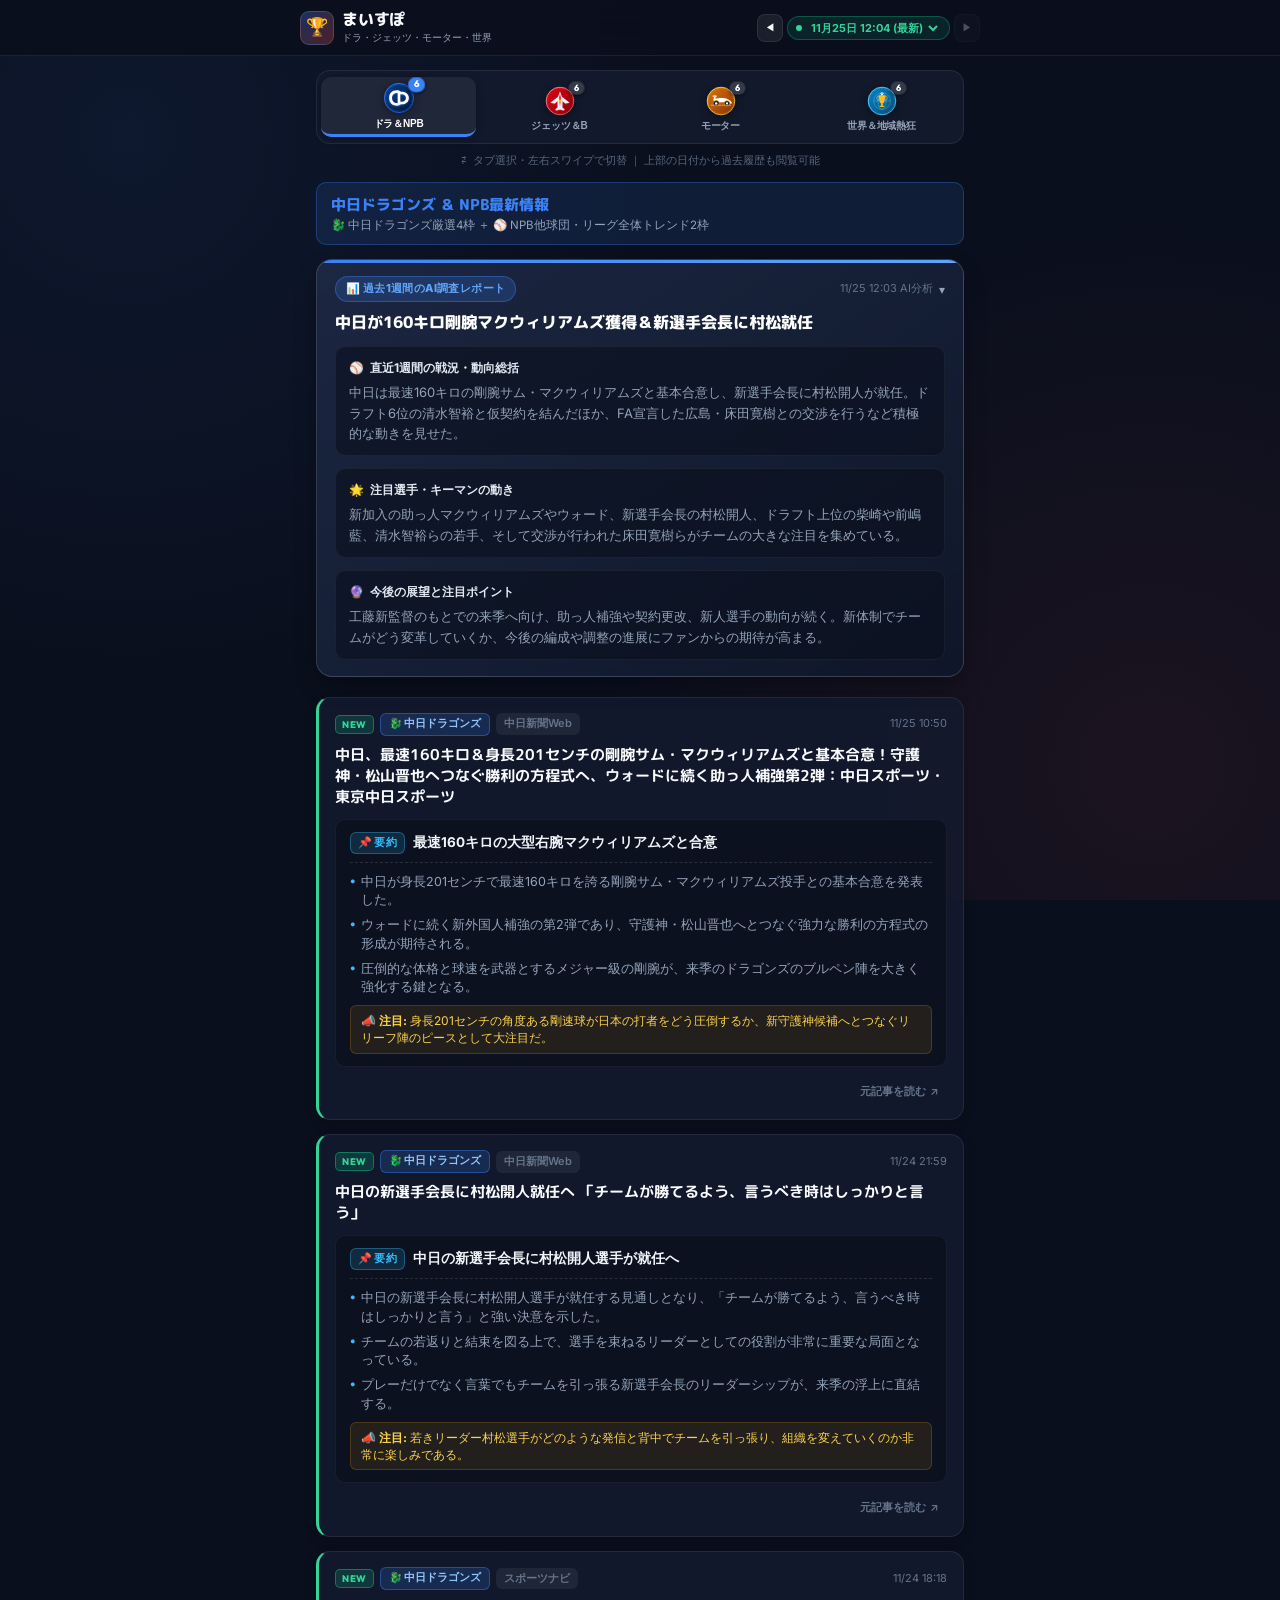
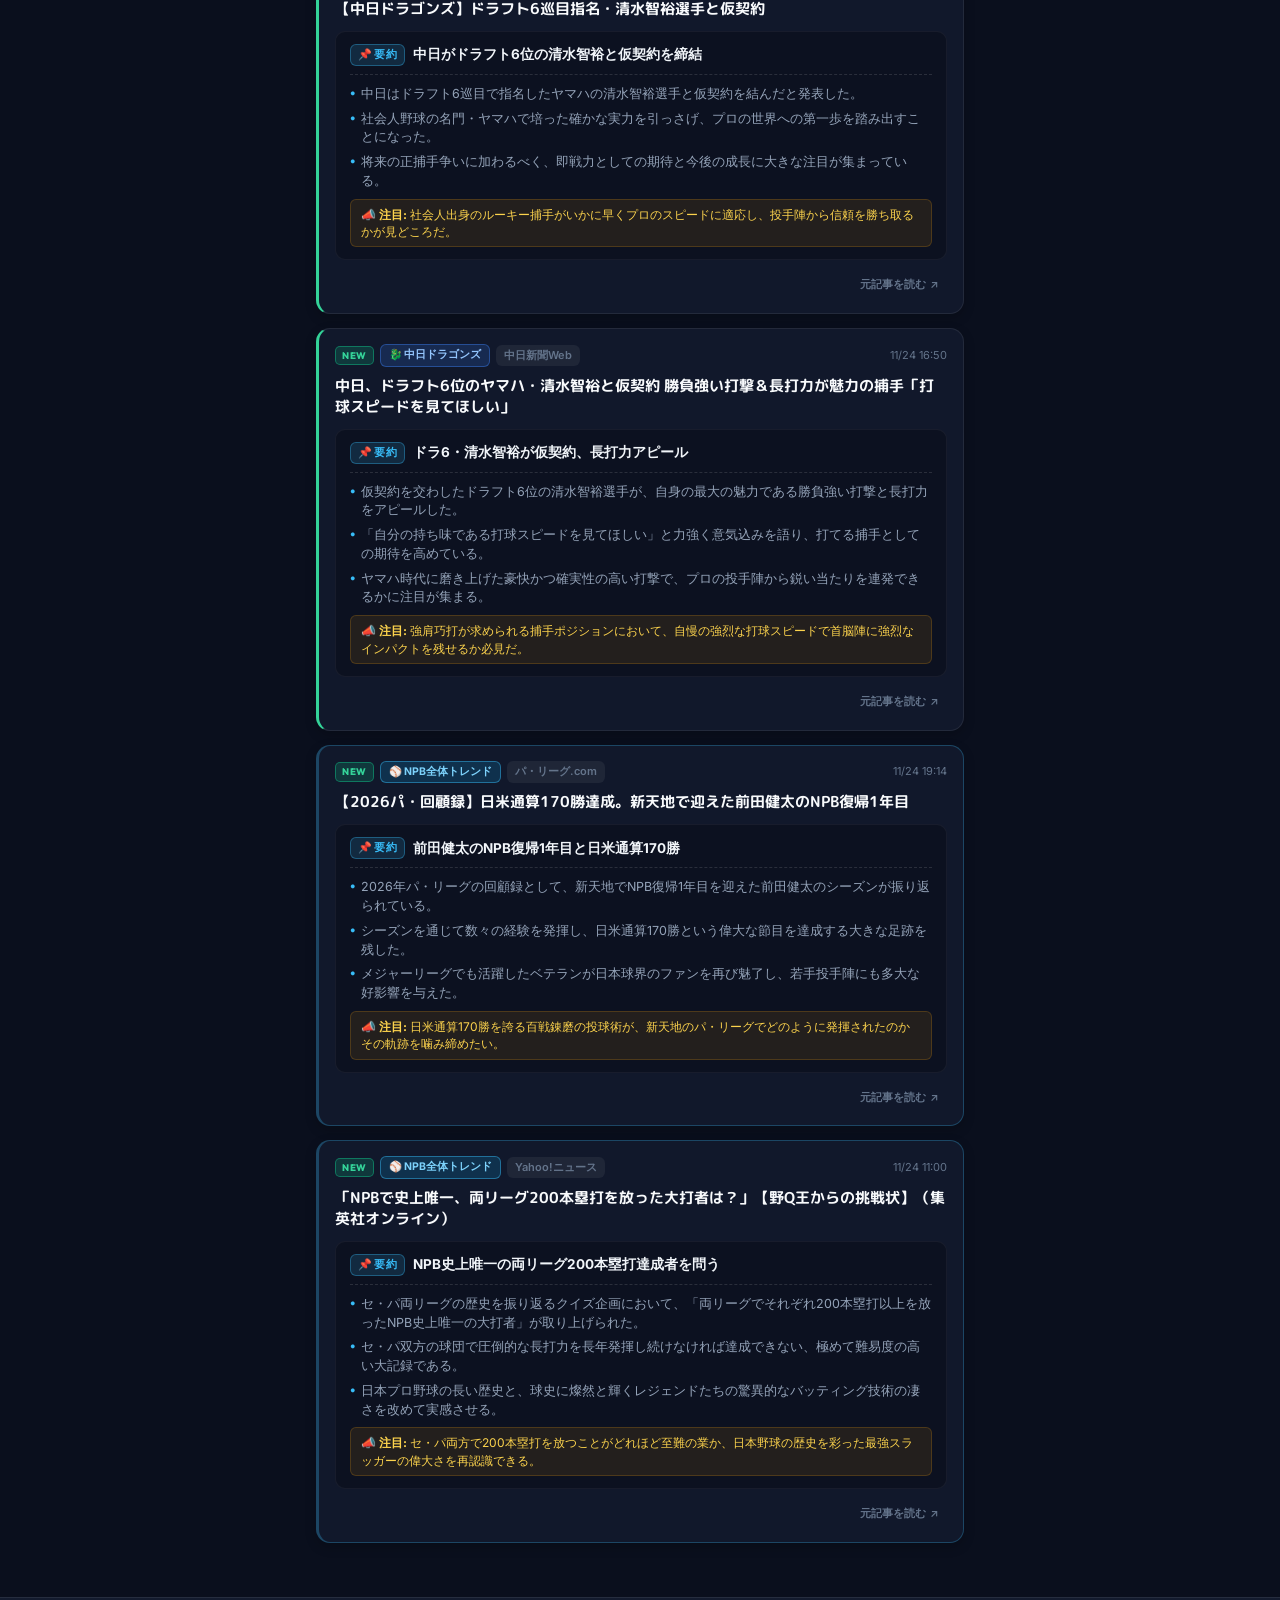
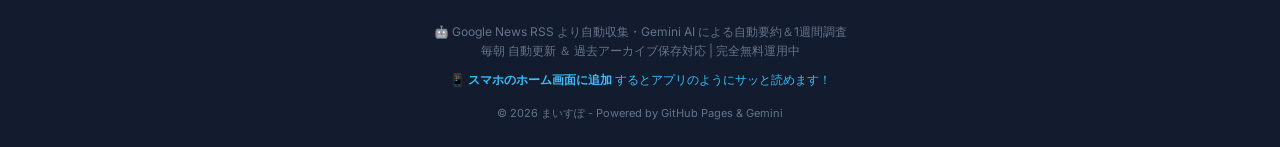
==== commit 880e31f2: "chore: 毎朝のまいすぽ速報＆アーカイブを自動更新 2026-11-25 12:04" ====
--- a/docs/index.html
+++ b/docs/index.html
@@ -38,7 +38,7 @@
                 <div class="update-badge" id="updateBadge">
                     <span class="pulse-dot" id="liveDot"></span>
                     <select id="dateSelect" class="date-select" aria-label="表示する日付を選択">
-                        <option value="latest">11月24日 13:19 更新</option>
+                        <option value="latest">11月25日 12:04 更新</option>
                     </select>
                 </div>
                 <button type="button" class="date-nav-btn" id="nextDateBtn" aria-label="翌日のニュースを表示" title="翌日のニュース" disabled>▶</button>
@@ -104,24 +104,24 @@
             <div class="report-header">
                 <span class="report-badge">📊 過去1週間のAI調査レポート</span>
                 <span class="report-header-right">
-                    <span class="report-date">11/24 13:19 AI分析</span>
+                    <span class="report-date">11/25 12:03 AI分析</span>
                     <span class="report-chevron" aria-hidden="true">▾</span>
                 </span>
             </div>
-            <h3 class="report-title">中日ドラゴンズ、まだ契約更改を行っていない選手一覧（11月24日</h3>
+            <h3 class="report-title">中日が160キロ剛腕マクウィリアムズ獲得＆新選手会長に村松就任</h3>
         </summary>
         <div class="report-body">
             <div class="report-section">
                 <div class="report-section-title">⚾ <strong>直近1週間の戦況・動向総括</strong></div>
-                <div class="report-section-text">直近の中日ドラゴンズ＆NPBでは、「中日ドラゴンズ、まだ契約更改を行っていない選手一覧（11 / 宇佐見真吾が中日ドラゴンズ移籍後初1軍合流した試合、「無 / 竜ドラフト３位の亜大・前嶋藍、最後の打者に…見据えるプロ」など注目のニュースが相次いで報じられています。</div>
+                <div class="report-section-text">中日は最速160キロの剛腕サム・マクウィリアムズと基本合意し、新選手会長に村松開人が就任。ドラフト6位の清水智裕と仮契約を結んだほか、FA宣言した広島・床田寛樹との交渉を行うなど積極的な動きを見せた。</div>
             </div>
             <div class="report-section">
                 <div class="report-section-title">🌟 <strong>注目選手・キーマンの動き</strong></div>
-                <div class="report-section-text">主力選手や首脳陣の最新コメント、リーグ全体の編成・次戦に向けた調整状況に高い関心が集まっています。</div>
+                <div class="report-section-text">新加入の助っ人マクウィリアムズやウォード、新選手会長の村松開人、ドラフト上位の柴崎や前嶋藍、清水智裕らの若手、そして交渉が行われた床田寛樹らがチームの大きな注目を集めている。</div>
             </div>
             <div class="report-section">
                 <div class="report-section-title">🔮 <strong>今後の展望と注目ポイント</strong></div>
-                <div class="report-section-text">今後の試合日程や各大会の展開に向け、各メディアの続報と選手のパフォーマンスに注目です。</div>
+                <div class="report-section-text">工藤新監督のもとでの来季へ向け、助っ人補強や契約更改、新人選手の動向が続く。新体制でチームがどう変革していくか、今後の編成や調整の進展にファンからの期待が高まる。</div>
             </div>
         </div>
     </details>
@@ -131,103 +131,129 @@
             <!-- 最新ニュース要約カード群 -->
             <div class="news-grid" id="news-grid-dragons">
                 
-        <article class="news-card is-new" data-url="https://news.google.com/rss/articles/CBMiWkFVX3lxTE5HbE04ay1rMFFXTDBhUXJ1SmxaNzE2clRnSVNDYmZleEs5dUt1dkJnRlAtQ2pDT0Z1YUNkc3BBd3VSZk83alMwcEwtWnMyOEVKenJFRGJKZVljUQ?oc=5">
-            <div class="card-header">
-                <div class="card-meta-left">
-                    <span class="badge-new">NEW</span>
-                    <span class="badge-subtag subtag-team">🐉 中日ドラゴンズ</span>
-                    <span class="card-source">ドラ要素＠のもとけ</span>
-                </div>
-                <span class="card-date">11/24 11:55</span>
-            </div>
-            <h3 class="card-title">中日ドラゴンズ、まだ契約更改を行っていない選手一覧（11月24日時点）</h3>
-            <div class="summary-box">
-                <div class="summary-headline"><span class="headline-badge">📌 要約</span> 中日、未更改選手の動向に注目</div>
-                <div class="summary-points">
-                    <div class="summary-point"><span class="dot">•</span><span>11月24日時点における中日ドラゴンズの契約更改未了の選手一覧が公開された。</span></div><div class="summary-point"><span class="dot">•</span><span>オフシーズン恒例の契約更改では、年俸アップやダウン、来季への評価が大きな話題となる。</span></div><div class="summary-point"><span class="dot">•</span><span>チーム編成の最終段階に向けて、残る選手たちのサイン動向や球団との交渉内容に関心が集まる。</span></div>
-                </div>
-                <div class="summary-takeaway">📣 <strong>注目:</strong> プロ野球のオフの風物詩である契約更改を通じて、球団が選手をどう評価したのか、来季の陣容が見えてくる重要な局面。</div>
-            </div>
-            <div class="card-footer">
-                <a href="https://news.google.com/rss/articles/CBMiWkFVX3lxTE5HbE04ay1rMFFXTDBhUXJ1SmxaNzE2clRnSVNDYmZleEs5dUt1dkJnRlAtQ2pDT0Z1YUNkc3BBd3VSZk83alMwcEwtWnMyOEVKenJFRGJKZVljUQ?oc=5" target="_blank" rel="noopener noreferrer" class="btn-read-more">
-                    <span>元記事を読む</span>
-                    <span>↗</span>
-                </a>
-            </div>
-        </article>
-        
-
-        <article class="news-card is-new" data-url="https://news.google.com/rss/articles/CBMiWkFVX3lxTE1LcWRCd3gxWlpiM2JaYURaczFzNzd0ZXRWQXdhakZyTE5Oek1SeVpJZHA0YXJzV2hOT3dtQXZlU0pTVkdmdEEtdW8wVmE0M2REV2tVMTVGRXM5QQ?oc=5">
-            <div class="card-header">
-                <div class="card-meta-left">
-                    <span class="badge-new">NEW</span>
-                    <span class="badge-subtag subtag-team">🐉 中日ドラゴンズ</span>
-                    <span class="card-source">ドラ要素＠のもとけ</span>
-                </div>
-                <span class="card-date">11/24 00:35</span>
-            </div>
-            <h3 class="card-title">宇佐見真吾が中日ドラゴンズ移籍後初1軍合流した試合、「無言で、ブルペンから、ずっと睨んでいる投手」を見てめちゃくちゃ緊張するが…</h3>
-            <div class="summary-box">
-                <div class="summary-headline"><span class="headline-badge">📌 要約</span> 宇佐見が語る移籍時の裏話</div>
-                <div class="summary-points">
-                    <div class="summary-point"><span class="dot">•</span><span>宇佐見真吾が中日ドラゴンズ移籍後初めて1軍合流した際のエピソードが明かされた。</span></div><div class="summary-point"><span class="dot">•</span><span>ブルペンから無言でずっと睨みつける投手の姿を見て、非常に強い緊張感を覚えたという。</span></div><div class="summary-point"><span class="dot">•</span><span>移籍直後の張り詰めた空気感や、プロの厳しい一軍の雰囲気がリアルに伝わる内容となっている。</span></div>
-                </div>
-                <div class="summary-takeaway">📣 <strong>注目:</strong> 移籍組の選手が新しいチームに合流した際の知られざる緊張感や、プロ野球選手同士の緊迫した関係性が垣間見える。</div>
-            </div>
-            <div class="card-footer">
-                <a href="https://news.google.com/rss/articles/CBMiWkFVX3lxTE1LcWRCd3gxWlpiM2JaYURaczFzNzd0ZXRWQXdhakZyTE5Oek1SeVpJZHA0YXJzV2hOT3dtQXZlU0pTVkdmdEEtdW8wVmE0M2REV2tVMTVGRXM5QQ?oc=5" target="_blank" rel="noopener noreferrer" class="btn-read-more">
-                    <span>元記事を読む</span>
-                    <span>↗</span>
-                </a>
-            </div>
-        </article>
-        
-
-        <article class="news-card is-new" data-url="https://news.google.com/rss/articles/CBMiVEFVX3lxTE1BajE1cnlTaG1GN1lDVG81bzZ1SUtmNFZZLVdXTXhOdVRqaEdERjBKSExiclNQTFJ1YVVabndNSHBOMU9Md2tLZWNwaEZpZFR6U0luNA?oc=5">
+        <article class="news-card is-new" data-url="https://news.google.com/rss/articles/CBMiVEFVX3lxTE5xWm1LdmVMS2Q0aDY3OWpzSUM5aWZTZDlSSnlpNGlndUVKTDJQZGF3YmtFcEtQVnBIVWhkcUhWZ1NCbHhtczV2WG9mdzNWNFliaVA3OQ?oc=5">
             <div class="card-header">
                 <div class="card-meta-left">
                     <span class="badge-new">NEW</span>
                     <span class="badge-subtag subtag-team">🐉 中日ドラゴンズ</span>
                     <span class="card-source">中日新聞Web</span>
                 </div>
-                <span class="card-date">11/23 22:52</span>
-            </div>
-            <h3 class="card-title">竜ドラフト３位の亜大・前嶋藍、最後の打者に…見据えるプロの世界、同期の主将・広島１位の山里としのぎ削る【明治神宮野球大会】</h3>
-            <div class="summary-box">
-                <div class="summary-headline"><span class="headline-badge">📌 要約</span> ドラ3前嶋が神宮大会で奮闘</div>
-                <div class="summary-points">
-                    <div class="summary-point"><span class="dot">•</span><span>中日ドラゴンズのドラフト3位指名である亜細亜大学の前嶋藍が明治神宮野球大会に出場した。</span></div><div class="summary-point"><span class="dot">•</span><span>試合では最後の打者となり悔しさを味わうも、プロの世界を見据えて前を向いている。</span></div><div class="summary-point"><span class="dot">•</span><span>同期の主将であり広島1位指名の山里としのぎを削り合いながら、大学野球最後の舞台を戦い抜いた。</span></div>
-                </div>
-                <div class="summary-takeaway">📣 <strong>注目:</strong> プロの世界へ飛び込むドラフト上位指名選手たちが、アマチュア最後の舞台でどれほどの情熱を注いで戦っているかを感じられる。</div>
-            </div>
-            <div class="card-footer">
-                <a href="https://news.google.com/rss/articles/CBMiVEFVX3lxTE1BajE1cnlTaG1GN1lDVG81bzZ1SUtmNFZZLVdXTXhOdVRqaEdERjBKSExiclNQTFJ1YVVabndNSHBOMU9Md2tLZWNwaEZpZFR6U0luNA?oc=5" target="_blank" rel="noopener noreferrer" class="btn-read-more">
-                    <span>元記事を読む</span>
-                    <span>↗</span>
-                </a>
-            </div>
-        </article>
-        
-
-        <article class="news-card is-new" data-url="https://news.google.com/rss/articles/CBMiVEFVX3lxTE1qRTdUa1c2Q29USC0wZDJ0dUdPMnZoRnpub2ZFSWhHU0dpRlpLX0p4aEE0ek9OVjlMUzRVaVhKZXhZZmd2SWwyVE9YZjZtUXg3X1MtbA?oc=5">
+                <span class="card-date">11/25 10:50</span>
+            </div>
+            <h3 class="card-title">中日、最速160キロ＆身長201センチの剛腕サム・マクウィリアムズと基本合意！守護神・松山晋也へつなぐ勝利の方程式へ、ウォードに続く助っ人補強第2弾：中日スポーツ・東京中日スポーツ</h3>
+            <div class="summary-box">
+                <div class="summary-headline"><span class="headline-badge">📌 要約</span> 最速160キロの大型右腕マクウィリアムズと合意</div>
+                <div class="summary-points">
+                    <div class="summary-point"><span class="dot">•</span><span>中日が身長201センチで最速160キロを誇る剛腕サム・マクウィリアムズ投手との基本合意を発表した。</span></div><div class="summary-point"><span class="dot">•</span><span>ウォードに続く新外国人補強の第2弾であり、守護神・松山晋也へとつなぐ強力な勝利の方程式の形成が期待される。</span></div><div class="summary-point"><span class="dot">•</span><span>圧倒的な体格と球速を武器とするメジャー級の剛腕が、来季のドラゴンズのブルペン陣を大きく強化する鍵となる。</span></div>
+                </div>
+                <div class="summary-takeaway">📣 <strong>注目:</strong> 身長201センチの角度ある剛速球が日本の打者をどう圧倒するか、新守護神候補へとつなぐリリーフ陣のピースとして大注目だ。</div>
+            </div>
+            <div class="card-footer">
+                <a href="https://news.google.com/rss/articles/CBMiVEFVX3lxTE5xWm1LdmVMS2Q0aDY3OWpzSUM5aWZTZDlSSnlpNGlndUVKTDJQZGF3YmtFcEtQVnBIVWhkcUhWZ1NCbHhtczV2WG9mdzNWNFliaVA3OQ?oc=5" target="_blank" rel="noopener noreferrer" class="btn-read-more">
+                    <span>元記事を読む</span>
+                    <span>↗</span>
+                </a>
+            </div>
+        </article>
+        
+
+        <article class="news-card is-new" data-url="https://news.google.com/rss/articles/CBMiVEFVX3lxTFA5cmFiWDBHMlp0WGwzZ21OSWJBZDVweG5IYWlqR1VqSk9PUGNtWlRwUDVFemYtd2pfam9hQS1wS1NDeU9ScDlYeDRRRW5mdXNzSG1Zbw?oc=5">
             <div class="card-header">
                 <div class="card-meta-left">
                     <span class="badge-new">NEW</span>
                     <span class="badge-subtag subtag-team">🐉 中日ドラゴンズ</span>
                     <span class="card-source">中日新聞Web</span>
                 </div>
-                <span class="card-date">11/23 20:20</span>
-            </div>
-            <h3 class="card-title">中日ドラゴンズ・ドラフト3位の前嶋藍選手、攻守とも振るわず 明治神宮野球大会・大学の部、準決勝</h3>
-            <div class="summary-box">
-                <div class="summary-headline"><span class="headline-badge">📌 要約</span> 前嶋が神宮準決勝で苦杯</div>
-                <div class="summary-points">
-                    <div class="summary-point"><span class="dot">•</span><span>明治神宮野球大会の大学の部準決勝において、中日ドラフト3位の前嶋藍選手が出場した。</span></div><div class="summary-point"><span class="dot">•</span><span>試合では攻守において持ち味を発揮することができず、チームとしても厳しい結果となった。</span></div><div class="summary-point"><span class="dot">•</span><span>全国の強豪が集う大舞台の厳しさを痛感しつつ、この経験をプロでの糧にすることが期待される。</span></div>
-                </div>
-                <div class="summary-takeaway">📣 <strong>注目:</strong> アマチュア最高峰の舞台である神宮大会の厳しさを知ることで、ルーキーたちがプロでいかに成長していくかを楽しみにできる。</div>
-            </div>
-            <div class="card-footer">
-                <a href="https://news.google.com/rss/articles/CBMiVEFVX3lxTE1qRTdUa1c2Q29USC0wZDJ0dUdPMnZoRnpub2ZFSWhHU0dpRlpLX0p4aEE0ek9OVjlMUzRVaVhKZXhZZmd2SWwyVE9YZjZtUXg3X1MtbA?oc=5" target="_blank" rel="noopener noreferrer" class="btn-read-more">
+                <span class="card-date">11/24 21:59</span>
+            </div>
+            <h3 class="card-title">中日の新選手会長に村松開人就任へ 「チームが勝てるよう、言うべき時はしっかりと言う」</h3>
+            <div class="summary-box">
+                <div class="summary-headline"><span class="headline-badge">📌 要約</span> 中日の新選手会長に村松開人選手が就任へ</div>
+                <div class="summary-points">
+                    <div class="summary-point"><span class="dot">•</span><span>中日の新選手会長に村松開人選手が就任する見通しとなり、「チームが勝てるよう、言うべき時はしっかりと言う」と強い決意を示した。</span></div><div class="summary-point"><span class="dot">•</span><span>チームの若返りと結束を図る上で、選手を束ねるリーダーとしての役割が非常に重要な局面となっている。</span></div><div class="summary-point"><span class="dot">•</span><span>プレーだけでなく言葉でもチームを引っ張る新選手会長のリーダーシップが、来季の浮上に直結する。</span></div>
+                </div>
+                <div class="summary-takeaway">📣 <strong>注目:</strong> 若きリーダー村松選手がどのような発信と背中でチームを引っ張り、組織を変えていくのか非常に楽しみである。</div>
+            </div>
+            <div class="card-footer">
+                <a href="https://news.google.com/rss/articles/CBMiVEFVX3lxTFA5cmFiWDBHMlp0WGwzZ21OSWJBZDVweG5IYWlqR1VqSk9PUGNtWlRwUDVFemYtd2pfam9hQS1wS1NDeU9ScDlYeDRRRW5mdXNzSG1Zbw?oc=5" target="_blank" rel="noopener noreferrer" class="btn-read-more">
+                    <span>元記事を読む</span>
+                    <span>↗</span>
+                </a>
+            </div>
+        </article>
+        
+
+        <article class="news-card is-new" data-url="https://news.google.com/rss/articles/CBMic0FVX3lxTFBuTTdSV01pQW5oWHY2MXZqNDVlSFUyQlE0VW1VWEw0TmdiM2ZndmdRdFNnVGNuV1FfVkgta1BodWJxWE5VV2s4NDlEeWdQUFlxcmRNY01FQnVsNi0xYzNtWUpTeDBlblVzM01ka3BqYVlUbWc?oc=5">
+            <div class="card-header">
+                <div class="card-meta-left">
+                    <span class="badge-new">NEW</span>
+                    <span class="badge-subtag subtag-team">🐉 中日ドラゴンズ</span>
+                    <span class="card-source">スポーツナビ</span>
+                </div>
+                <span class="card-date">11/24 18:18</span>
+            </div>
+            <h3 class="card-title">【中日ドラゴンズ】ドラフト6巡目指名・清水智裕選手と仮契約</h3>
+            <div class="summary-box">
+                <div class="summary-headline"><span class="headline-badge">📌 要約</span> 中日がドラフト6位の清水智裕と仮契約を締結</div>
+                <div class="summary-points">
+                    <div class="summary-point"><span class="dot">•</span><span>中日はドラフト6巡目で指名したヤマハの清水智裕選手と仮契約を結んだと発表した。</span></div><div class="summary-point"><span class="dot">•</span><span>社会人野球の名門・ヤマハで培った確かな実力を引っさげ、プロの世界への第一歩を踏み出すことになった。</span></div><div class="summary-point"><span class="dot">•</span><span>将来の正捕手争いに加わるべく、即戦力としての期待と今後の成長に大きな注目が集まっている。</span></div>
+                </div>
+                <div class="summary-takeaway">📣 <strong>注目:</strong> 社会人出身のルーキー捕手がいかに早くプロのスピードに適応し、投手陣から信頼を勝ち取るかが見どころだ。</div>
+            </div>
+            <div class="card-footer">
+                <a href="https://news.google.com/rss/articles/CBMic0FVX3lxTFBuTTdSV01pQW5oWHY2MXZqNDVlSFUyQlE0VW1VWEw0TmdiM2ZndmdRdFNnVGNuV1FfVkgta1BodWJxWE5VV2s4NDlEeWdQUFlxcmRNY01FQnVsNi0xYzNtWUpTeDBlblVzM01ka3BqYVlUbWc?oc=5" target="_blank" rel="noopener noreferrer" class="btn-read-more">
+                    <span>元記事を読む</span>
+                    <span>↗</span>
+                </a>
+            </div>
+        </article>
+        
+
+        <article class="news-card is-new" data-url="https://news.google.com/rss/articles/CBMiVEFVX3lxTFBNS2VvdzFDcUkxbjJ2cUhTWmpkRHM0WE9IVmd6UDRkSGYzZTZkbnBSdzJEbzFjbk4zN2QyWms1Mlh4Mk0tMl9wYzF1VVRSX3BVNWRyLQ?oc=5">
+            <div class="card-header">
+                <div class="card-meta-left">
+                    <span class="badge-new">NEW</span>
+                    <span class="badge-subtag subtag-team">🐉 中日ドラゴンズ</span>
+                    <span class="card-source">中日新聞Web</span>
+                </div>
+                <span class="card-date">11/24 16:50</span>
+            </div>
+            <h3 class="card-title">中日、ドラフト6位のヤマハ・清水智裕と仮契約 勝負強い打撃＆長打力が魅力の捕手「打球スピードを見てほしい」</h3>
+            <div class="summary-box">
+                <div class="summary-headline"><span class="headline-badge">📌 要約</span> ドラ6・清水智裕が仮契約、長打力アピール</div>
+                <div class="summary-points">
+                    <div class="summary-point"><span class="dot">•</span><span>仮契約を交わしたドラフト6位の清水智裕選手が、自身の最大の魅力である勝負強い打撃と長打力をアピールした。</span></div><div class="summary-point"><span class="dot">•</span><span>「自分の持ち味である打球スピードを見てほしい」と力強く意気込みを語り、打てる捕手としての期待を高めている。</span></div><div class="summary-point"><span class="dot">•</span><span>ヤマハ時代に磨き上げた豪快かつ確実性の高い打撃で、プロの投手陣から鋭い当たりを連発できるかに注目が集まる。</span></div>
+                </div>
+                <div class="summary-takeaway">📣 <strong>注目:</strong> 強肩巧打が求められる捕手ポジションにおいて、自慢の強烈な打球スピードで首脳陣に強烈なインパクトを残せるか必見だ。</div>
+            </div>
+            <div class="card-footer">
+                <a href="https://news.google.com/rss/articles/CBMiVEFVX3lxTFBNS2VvdzFDcUkxbjJ2cUhTWmpkRHM0WE9IVmd6UDRkSGYzZTZkbnBSdzJEbzFjbk4zN2QyWms1Mlh4Mk0tMl9wYzF1VVRSX3BVNWRyLQ?oc=5" target="_blank" rel="noopener noreferrer" class="btn-read-more">
+                    <span>元記事を読む</span>
+                    <span>↗</span>
+                </a>
+            </div>
+        </article>
+        
+
+        <article class="news-card is-new card-type-league" data-url="https://news.google.com/rss/articles/[base64]?oc=5">
+            <div class="card-header">
+                <div class="card-meta-left">
+                    <span class="badge-new">NEW</span>
+                    <span class="badge-subtag subtag-league">⚾ NPB全体トレンド</span>
+                    <span class="card-source">パ・リーグ.com</span>
+                </div>
+                <span class="card-date">11/24 19:14</span>
+            </div>
+            <h3 class="card-title">【2026パ・回顧録】日米通算170勝達成。新天地で迎えた前田健太のNPB復帰1年目</h3>
+            <div class="summary-box">
+                <div class="summary-headline"><span class="headline-badge">📌 要約</span> 前田健太のNPB復帰1年目と日米通算170勝</div>
+                <div class="summary-points">
+                    <div class="summary-point"><span class="dot">•</span><span>2026年パ・リーグの回顧録として、新天地でNPB復帰1年目を迎えた前田健太のシーズンが振り返られている。</span></div><div class="summary-point"><span class="dot">•</span><span>シーズンを通じて数々の経験を発揮し、日米通算170勝という偉大な節目を達成する大きな足跡を残した。</span></div><div class="summary-point"><span class="dot">•</span><span>メジャーリーグでも活躍したベテランが日本球界のファンを再び魅了し、若手投手陣にも多大な好影響を与えた。</span></div>
+                </div>
+                <div class="summary-takeaway">📣 <strong>注目:</strong> 日米通算170勝を誇る百戦錬磨の投球術が、新天地のパ・リーグでどのように発揮されたのかその軌跡を噛み締めたい。</div>
+            </div>
+            <div class="card-footer">
+                <a href="https://news.google.com/rss/articles/[base64]?oc=5" target="_blank" rel="noopener noreferrer" class="btn-read-more">
                     <span>元記事を読む</span>
                     <span>↗</span>
                 </a>
@@ -246,40 +272,14 @@
             </div>
             <h3 class="card-title">「NPBで史上唯一、両リーグ200本塁打を放った大打者は？」【野Q王からの挑戦状】（集英社オンライン）</h3>
             <div class="summary-box">
-                <div class="summary-headline"><span class="headline-badge">📌 要約</span> NPB史上唯一の記録に挑戦</div>
-                <div class="summary-points">
-                    <div class="summary-point"><span class="dot">•</span><span>NPBの歴史において唯一となる「両リーグでの200本塁打」を達成した大打者を問う企画記事。</span></div><div class="summary-point"><span class="dot">•</span><span>セ・パ両方の球団で長年にわたって圧倒的な本塁打数を積み重ねた伝説的な実績にスポットが当たる。</span></div><div class="summary-point"><span class="dot">•</span><span>日本プロ野球の深遠な歴史や、数々の偉大な記録を残したレジェンドたちの凄さを改めて振り返る内容。</span></div>
-                </div>
-                <div class="summary-takeaway">📣 <strong>注目:</strong> プロ野球の長い歴史が生んだ前人未到の大記録を知ることで、NPBの奥深さや歴史的な選手たちの偉大さを実感できる。</div>
+                <div class="summary-headline"><span class="headline-badge">📌 要約</span> NPB史上唯一の両リーグ200本塁打達成者を問う</div>
+                <div class="summary-points">
+                    <div class="summary-point"><span class="dot">•</span><span>セ・パ両リーグの歴史を振り返るクイズ企画において、「両リーグでそれぞれ200本塁打以上を放ったNPB史上唯一の大打者」が取り上げられた。</span></div><div class="summary-point"><span class="dot">•</span><span>セ・パ双方の球団で圧倒的な長打力を長年発揮し続けなければ達成できない、極めて難易度の高い大記録である。</span></div><div class="summary-point"><span class="dot">•</span><span>日本プロ野球の長い歴史と、球史に燦然と輝くレジェンドたちの驚異的なバッティング技術の凄さを改めて実感させる。</span></div>
+                </div>
+                <div class="summary-takeaway">📣 <strong>注目:</strong> セ・パ両方で200本塁打を放つことがどれほど至難の業か、日本野球の歴史を彩った最強スラッガーの偉大さを再認識できる。</div>
             </div>
             <div class="card-footer">
                 <a href="https://news.google.com/rss/articles/CBMif0FVX3lxTE1vUnNnRmpxX1V0RlgxRUxvMXVlaThsQmJSQng3MVBLTlVkUGpjcGtRNmNnMURCd2dKN0lERFhxNlNib3h0NV9xRm1XbGxuUjhZU3JiU1hEQ01ZWjlTb0tISzU5YkxRUWR5TmNaYnVWWXEyUzFyRWx6cGFGS1k0cjg?oc=5" target="_blank" rel="noopener noreferrer" class="btn-read-more">
-                    <span>元記事を読む</span>
-                    <span>↗</span>
-                </a>
-            </div>
-        </article>
-        
-
-        <article class="news-card is-new card-type-league" data-url="https://news.google.com/rss/articles/CBMiV0FVX3lxTFBrYjZpVmJvb0h4bmJzeDc0LUJsUjVsZ0k0OG1Pd1JwV0NCLXE3RDQ0T2pMMTdySEJ4ZExQX0YwZ1VNeWlsdmJ2Tmw0THp3Y2xBYUZoX1lWQQ?oc=5">
-            <div class="card-header">
-                <div class="card-meta-left">
-                    <span class="badge-new">NEW</span>
-                    <span class="badge-subtag subtag-league">⚾ NPB全体トレンド</span>
-                    <span class="card-source">西日本新聞me</span>
-                </div>
-                <span class="card-date">11/23 19:25</span>
-            </div>
-            <h3 class="card-title">大阪・御堂筋で行われた阪神のセ・リーグ優勝記念パレードで、ファンに手を振る藤川監督（右端）ら＝23日 - 阪神、御堂筋でパレード 連覇祝福、藤川監督ら参加 - 写真・画像(1/1)</h3>
-            <div class="summary-box">
-                <div class="summary-headline"><span class="headline-badge">📌 要約</span> 阪神が御堂筋で優勝パレード</div>
-                <div class="summary-points">
-                    <div class="summary-point"><span class="dot">•</span><span>大阪のメインストリートである御堂筋にて、阪神タイガースのセ・リーグ優勝記念パレードが開催された。</span></div><div class="summary-point"><span class="dot">•</span><span>藤川監督をはじめとする指導陣や選手らが参加し、沿道を埋め尽くしたファンに向けて笑顔で手を振った。</span></div><div class="summary-point"><span class="dot">•</span><span>関西の街全体が一体となってチームの健闘と連覇への祝福ムードに包まれた大熱狂のイベントとなった。</span></div>
-                </div>
-                <div class="summary-takeaway">📣 <strong>注目:</strong> プロ野球チームが地域社会と一体となり、ファンと共に喜びを分かち合う大規模なパレードの熱気と圧倒的な一体感を味わえる。</div>
-            </div>
-            <div class="card-footer">
-                <a href="https://news.google.com/rss/articles/CBMiV0FVX3lxTFBrYjZpVmJvb0h4bmJzeDc0LUJsUjVsZ0k0OG1Pd1JwV0NCLXE3RDQ0T2pMMTdySEJ4ZExQX0YwZ1VNeWlsdmJ2Tmw0THp3Y2xBYUZoX1lWQQ?oc=5" target="_blank" rel="noopener noreferrer" class="btn-read-more">
                     <span>元記事を読む</span>
                     <span>↗</span>
                 </a>
@@ -306,24 +306,24 @@
             <div class="report-header">
                 <span class="report-badge">📊 過去1週間のAI調査レポート</span>
                 <span class="report-header-right">
-                    <span class="report-date">11/24 13:19 AI分析</span>
+                    <span class="report-date">11/25 12:03 AI分析</span>
                     <span class="report-chevron" aria-hidden="true">▾</span>
                 </span>
             </div>
-            <h3 class="report-title">千葉J・富樫最多得票選出と代表の激闘</h3>
+            <h3 class="report-title">千葉J・富樫が最多得票選出、エルジー・ギルは契約解除</h3>
         </summary>
         <div class="report-body">
             <div class="report-section">
                 <div class="report-section-title">🏀 <strong>直近1週間の戦況・動向総括</strong></div>
-                <div class="report-section-text">直近1週間、千葉ジェッツは逆境を乗り越えチーム状態を戻し、エース富樫勇樹がBリーグオールスターで11大会連続の最多得票を獲得。また、渡邊雄太が負傷を抱えつつW杯予選アウェー2連戦へ挑むなど話題が満載でした。</div>
+                <div class="report-section-text">直近1週間、千葉ジェッツはエルジー・ギルとの契約を再度解除し合計12試合出場でチームを離れる動きがあった一方、エース富樫勇樹がBリーグオールスターで最多得票となり11大会連続11回目の選出を果たしチームの逆境を乗り越える原動力となっている。</div>
             </div>
             <div class="report-section">
                 <div class="report-section-title">🌟 <strong>注目選手・キーマンの動き</strong></div>
-                <div class="report-section-text">富樫勇樹は最多得票でオールスターに選出され常勝軍団を牽引。渡邊雄太はW杯予選へ向けて「日本は強いと見せつける」と強い覚悟を語り、負傷を抱えながらもアウェーの舞台でチームの勝利を目指します。</div>
+                <div class="report-section-text">千葉Jの富樫勇樹が最多得票でオールスター選出。また日本代表では、負傷を抱えつつアウェー2連戦に挑む渡邊雄太がW杯予選へのプライドと覚悟を語り、不在の富樫らに代わり36歳のベテラン比江島慎の役割にも注目が集まる。</div>
             </div>
             <div class="report-section">
                 <div class="report-section-title">🔮 <strong>今後の展望と注目ポイント</strong></div>
-                <div class="report-section-text">Bプレミアや2026-27シーズンに向けたイベントや地域共創の動きも活発化。代表戦を終えた選手たちのコンディションや、シーズン後半戦に向けた千葉Jのさらなるチーム力強化とホームゲームの演出に注目です。</div>
+                <div class="report-section-text">B1上位争いやBプレミアに向けた各クラブの地域共創の動きが進む中、千葉ジェッツは主力の代表遠征やロスター調整の過渡期を迎える。オールスター選出の熱気とチームの立て直し、南船橋装飾プロジェクトなど地域密着の展開にも注目だ。</div>
             </div>
         </div>
     </details>
@@ -333,103 +333,129 @@
             <!-- 最新ニュース要約カード群 -->
             <div class="news-grid" id="news-grid-jets">
                 
-        <article class="news-card" data-url="https://news.google.com/rss/articles/CBMia0FVX3lxTE1NUkpQTG1RUmNGSWx5S0M5X0pBTkVuWWtWdUZMemt3MkRIR210cHlPYVk5MFd6MTVoQngxd0tDSjhHWWtFMGNtYjVWYXQ1OTZtMW9TQjBfejlERVJUMHB2X0hycDhxRFFSTmVF?oc=5">
-            <div class="card-header">
-                <div class="card-meta-left">
-                    
+        <article class="news-card is-new" data-url="https://news.google.com/rss/articles/CBMiR0FVX3lxTE8yaGlPaW11ZkUyMmNwNFlOUlFZNWdoV3BpQnhGNDl1bVNfc2E5Y0E1UjN5OHRMODVvb1NnaTQxQllsemNvM1hN?oc=5">
+            <div class="card-header">
+                <div class="card-meta-left">
+                    <span class="badge-new">NEW</span>
+                    <span class="badge-subtag subtag-team">✈️ 千葉ジェッツ</span>
+                    <span class="card-source">スポーツブル</span>
+                </div>
+                <span class="card-date">11/25 06:45</span>
+            </div>
+            <h3 class="card-title">【男子バスケ】比江島慎が日本代表チームに帰ってきた 富樫勇樹ら不在のなか36歳ベテランシューターの役割</h3>
+            <div class="summary-box">
+                <div class="summary-headline"><span class="headline-badge">📌 要約</span> 36歳のベテラン比江島慎が日本代表に合流</div>
+                <div class="summary-points">
+                    <div class="summary-point"><span class="dot">•</span><span>主力である富樫勇樹らが不在の日本代表チームに、36歳のベテランシューター比江島慎が帰ってきました。</span></div><div class="summary-point"><span class="dot">•</span><span>若手中心のチーム構成となる中で、豊富な国際経験を持つ比江島選手が果たすべき役割に大きな期待が寄せられています。</span></div><div class="summary-point"><span class="dot">•</span><span>バスケットボールは攻守の切り替えが激しく、ベテランの冷静なゲームコントロールと勝負強さが勝敗を大きく左右します。</span></div>
+                </div>
+                <div class="summary-takeaway">📣 <strong>注目:</strong> 世代交代が進む日本代表において、大舞台を数々と経験してきたベテランならではの勝負強さとリーダーシップに注目です。</div>
+            </div>
+            <div class="card-footer">
+                <a href="https://news.google.com/rss/articles/CBMiR0FVX3lxTE8yaGlPaW11ZkUyMmNwNFlOUlFZNWdoV3BpQnhGNDl1bVNfc2E5Y0E1UjN5OHRMODVvb1NnaTQxQllsemNvM1hN?oc=5" target="_blank" rel="noopener noreferrer" class="btn-read-more">
+                    <span>元記事を読む</span>
+                    <span>↗</span>
+                </a>
+            </div>
+        </article>
+        
+
+        <article class="news-card is-new" data-url="https://news.google.com/rss/articles/CBMif0FVX3lxTFBtVFZra2U4NHJlWGJiRW41X0hCNndNbGNtMmFwXzBxRUs0R1l3SnJweFdnSzZ5NlpPLWYxdXo0cVJMQXE3VjRSbTl5aFJ0ejFzalJWWFFsX0N5Q3BNX19MaUlTVi1Wek9QZE1pTEU2SG1uYjdhOXdDelBWT1ozbkE?oc=5">
+            <div class="card-header">
+                <div class="card-meta-left">
+                    <span class="badge-new">NEW</span>
+                    <span class="badge-subtag subtag-team">✈️ 千葉ジェッツ</span>
+                    <span class="card-source">Yahoo!ニュース</span>
+                </div>
+                <span class="card-date">11/24 20:35</span>
+            </div>
+            <h3 class="card-title">「すっかりお母さんですね」バスケ渡邊雄太の妻・久慈暁子、親子ショット公開「ママの顔」「綺麗過ぎて」（All About）</h3>
+            <div class="summary-box">
+                <div class="summary-headline"><span class="headline-badge">📌 要約</span> 渡邊雄太の妻・久慈暁子が親子ショットを公開</div>
+                <div class="summary-points">
+                    <div class="summary-point"><span class="dot">•</span><span>バスケットボール選手の渡邊雄太さんの妻である久慈暁子さんが、自身のSNSで親子ショットを公開しました。</span></div><div class="summary-point"><span class="dot">•</span><span>ファンからは「すっかりお母さんですね」「ママの顔になっていて綺麗過ぎる」といった温かいコメントが寄せられています。</span></div><div class="summary-point"><span class="dot">•</span><span>トップアスリートを支える家族のほほえましい日常の一コマとして、ネット上や各メディアで大きな話題となりました。</span></div>
+                </div>
+                <div class="summary-takeaway">📣 <strong>注目:</strong> 厳しい世界で戦うアスリートを支える家族の温かい絆や、マタニティ・育児ライフの微笑ましい一面を垣間見ることができます。</div>
+            </div>
+            <div class="card-footer">
+                <a href="https://news.google.com/rss/articles/CBMif0FVX3lxTFBtVFZra2U4NHJlWGJiRW41X0hCNndNbGNtMmFwXzBxRUs0R1l3SnJweFdnSzZ5NlpPLWYxdXo0cVJMQXE3VjRSbTl5aFJ0ejFzalJWWFFsX0N5Q3BNX19MaUlTVi1Wek9QZE1pTEU2SG1uYjdhOXdDelBWT1ozbkE?oc=5" target="_blank" rel="noopener noreferrer" class="btn-read-more">
+                    <span>元記事を読む</span>
+                    <span>↗</span>
+                </a>
+            </div>
+        </article>
+        
+
+        <article class="news-card is-new" data-url="https://news.google.com/rss/articles/CBMif0FVX3lxTFAtbXNyWGRBcU5TRUt0WWptWk04bUVEZ2pTaVlPVVFCYnpmR1BYUkptVDFiUzdBdnBCS256WU9pM2JGZzlNY09zYnNiSl9iY2lDVUlma3RXTGYtUElvSTNMSVNxZFlSREg0MFM3NWhPV1BlQjdWcVZVMmlIcFQ0a2M?oc=5">
+            <div class="card-header">
+                <div class="card-meta-left">
+                    <span class="badge-new">NEW</span>
+                    <span class="badge-subtag subtag-team">✈️ 千葉ジェッツ</span>
+                    <span class="card-source">Yahoo!ニュース</span>
+                </div>
+                <span class="card-date">11/24 15:27</span>
+            </div>
+            <h3 class="card-title">千葉ジェッツがエルジー・ギルとの契約を再び解除、合計12試合出場「過ごせる時間が短いことは最初から分かっていました」</h3>
+            <div class="summary-box">
+                <div class="summary-headline"><span class="headline-badge">📌 要約</span> 千葉ジェッツがエルジー・ギルとの契約を解除</div>
+                <div class="summary-points">
+                    <div class="summary-point"><span class="dot">•</span><span>千葉ジェッツは、エルジー・ギル選手との選手契約を再び解除したことを発表し、チームでの合計出場試合数は12試合となりました。</span></div><div class="summary-point"><span class="dot">•</span><span>本人も「一緒に過ごせる時間が短いことは最初から分かっていました」とコメントを残し、チームを去る形となりました。</span></div><div class="summary-point"><span class="dot">•</span><span>シーズン途中のロスター調整や外国籍選手を巡る戦略的な判断は、Bリーグ各クラブの浮沈を握る重要な要素です。</span></div>
+                </div>
+                <div class="summary-takeaway">📣 <strong>注目:</strong> 限られた時間の中で全力を尽くした助っ人選手の貢献と、シーズンを戦い抜くためのクラブ側のシビアな決断に注目です。</div>
+            </div>
+            <div class="card-footer">
+                <a href="https://news.google.com/rss/articles/CBMif0FVX3lxTFAtbXNyWGRBcU5TRUt0WWptWk04bUVEZ2pTaVlPVVFCYnpmR1BYUkptVDFiUzdBdnBCS256WU9pM2JGZzlNY09zYnNiSl9iY2lDVUlma3RXTGYtUElvSTNMSVNxZFlSREg0MFM3NWhPV1BlQjdWcVZVMmlIcFQ0a2M?oc=5" target="_blank" rel="noopener noreferrer" class="btn-read-more">
+                    <span>元記事を読む</span>
+                    <span>↗</span>
+                </a>
+            </div>
+        </article>
+        
+
+        <article class="news-card is-new" data-url="https://news.google.com/rss/articles/CBMiaEFVX3lxTE1ORU8ybzl3M0taTkJiLW5jMmI2Qnh1U1l5LWkxWGQ2TS1hNkdha25yU045SVFTZmNwclgwZV9LdUJieHhRckJNYzRKdDVBU0MydVpKc1J0MkNicnRERjVibFdudHNwckk5?oc=5">
+            <div class="card-header">
+                <div class="card-meta-left">
+                    <span class="badge-new">NEW</span>
                     <span class="badge-subtag subtag-team">✈️ 千葉ジェッツ</span>
                     <span class="card-source">バスケットボールキング</span>
                 </div>
-                <span class="card-date">11/21 20:53</span>
-            </div>
-            <h3 class="card-title">渡邊雄太が語るW杯予選の現在地「日本は強いと見せつける」…負傷抱えアウェー2連戦へ</h3>
-            <div class="summary-box">
-                <div class="summary-headline"><span class="headline-badge">📌 要約</span> 渡邊雄太がW杯予選の意気込みを語る</div>
-                <div class="summary-points">
-                    <div class="summary-point"><span class="dot">•</span><span>バスケットボール日本代表の渡邊雄太選手が、負傷を抱えながらもW杯予選のアウェー2連戦へ向かう意気込みを語った。</span></div><div class="summary-point"><span class="dot">•</span><span>「日本は強いと見せつける」と強い決意を示しており、チームの精神的支柱としての役割が期待されている。</span></div><div class="summary-point"><span class="dot">•</span><span>世界最高峰の舞台を知るスター選手の存在はチームに絶大な影響を与え、国際舞台で日本バスケの進化を証明する。</span></div>
-                </div>
-                <div class="summary-takeaway">📣 <strong>注目:</strong> 世界を知るエースの覚悟と負傷を乗り越えるプレー姿は、日本代表の圧倒的な強さと勝利への執念を実感させてくれる。</div>
-            </div>
-            <div class="card-footer">
-                <a href="https://news.google.com/rss/articles/CBMia0FVX3lxTE1NUkpQTG1RUmNGSWx5S0M5X0pBTkVuWWtWdUZMemt3MkRIR210cHlPYVk5MFd6MTVoQngxd0tDSjhHWWtFMGNtYjVWYXQ1OTZtMW9TQjBfejlERVJUMHB2X0hycDhxRFFSTmVF?oc=5" target="_blank" rel="noopener noreferrer" class="btn-read-more">
-                    <span>元記事を読む</span>
-                    <span>↗</span>
-                </a>
-            </div>
-        </article>
-        
-
-        <article class="news-card" data-url="https://news.google.com/rss/articles/CBMie0FVX3lxTE9sS04wUmVfcE9Lbk9lWlVfQXVjM0FiOUVaQzVPYzZjMlNXUGxWOGl1RDRadV9rQXVCenRMcmtWLTZ5d1pzY2ZCUTZ3VzJWUklYZWttOE5paXFmc3hKWEw4dWI3U19ybHVjSXpBS0RPYVhJdFE3clFDbENmMA?oc=5">
-            <div class="card-header">
-                <div class="card-meta-left">
-                    
-                    <span class="badge-subtag subtag-team">✈️ 千葉ジェッツ</span>
-                    <span class="card-source">日テレNEWS NNN</span>
-                </div>
-                <span class="card-date">11/20 05:00</span>
-            </div>
-            <h3 class="card-title">Bリーグ オールスター出場26人発表 富樫勇樹が最多得票数で11大会連続11回目</h3>
-            <div class="summary-box">
-                <div class="summary-headline"><span class="headline-badge">📌 要約</span> Bリーグオールスターの出場選手が発表</div>
-                <div class="summary-points">
-                    <div class="summary-point"><span class="dot">•</span><span>Bリーグのオールスターゲームに出場する26選手が発表され、千葉ジェッツの富樫勇樹が最多得票数を獲得した。</span></div><div class="summary-point"><span class="dot">•</span><span>富樫選手はこれで11大会連続11回目の出場となり、ファンからの絶大な支持とリーグを代表する人気を証明した。</span></div><div class="summary-point"><span class="dot">•</span><span>Bリーグは選手とファンが一体となって作り上げる祭典として非常に熱が高く、バスケットボールの魅力を存分に楽しめる。</span></div>
-                </div>
-                <div class="summary-takeaway">📣 <strong>注目:</strong> ファン投票で選ばれたスターたちが一堂に会する夢の舞台は、バスケットボールの華やかさと選手の卓越した技術を堪能できる最高の一戦。</div>
-            </div>
-            <div class="card-footer">
-                <a href="https://news.google.com/rss/articles/CBMie0FVX3lxTE9sS04wUmVfcE9Lbk9lWlVfQXVjM0FiOUVaQzVPYzZjMlNXUGxWOGl1RDRadV9rQXVCenRMcmtWLTZ5d1pzY2ZCUTZ3VzJWUklYZWttOE5paXFmc3hKWEw4dWI3U19ybHVjSXpBS0RPYVhJdFE3clFDbENmMA?oc=5" target="_blank" rel="noopener noreferrer" class="btn-read-more">
-                    <span>元記事を読む</span>
-                    <span>↗</span>
-                </a>
-            </div>
-        </article>
-        
-
-        <article class="news-card" data-url="https://news.google.com/rss/articles/CBMiaEFVX3lxTE42Q1lyRHdpbXRLUmk0YjNTekczTWhTT0pRVDZDb2dWUjFleVQ4anowclpYQnotYjA4eFNEQTQ5V25xc1ZpZjl4WmYzNTA0MkEwZzNrZW1KdUFxa0RaUDhVbjY3WTBCYW1G?oc=5">
-            <div class="card-header">
-                <div class="card-meta-left">
-                    
-                    <span class="badge-subtag subtag-team">✈️ 千葉ジェッツ</span>
-                    <span class="card-source">バスケットボールキング</span>
-                </div>
-                <span class="card-date">11/19 15:37</span>
-            </div>
-            <h3 class="card-title">逆境を乗り越える”常勝軍団”千葉J…エース富樫「本当にチームで良くここまで戻すことができた」</h3>
-            <div class="summary-box">
-                <div class="summary-headline"><span class="headline-badge">📌 要約</span> 千葉Jが逆境を乗り越えチーム状態を回復</div>
-                <div class="summary-points">
-                    <div class="summary-point"><span class="dot">•</span><span>常勝軍団と称される千葉ジェッツが、シーズン序盤の逆境を乗り越えてチーム状態をしっかりと立て直した。</span></div><div class="summary-point"><span class="dot">•</span><span>エースの富樫勇樹選手は「本当にチームで良くここまで戻すことができた」と振り返り、チームの結束力を強調した。</span></div><div class="summary-point"><span class="dot">•</span><span>Bリーグの過密日程と激しい競争の中で、困難を克服して勝利を重ねる組織力はバスケットボールの大きな醍醐味である。</span></div>
-                </div>
-                <div class="summary-takeaway">📣 <strong>注目:</strong> 苦難をチーム一丸となって乗り越える組織的な戦いぶりは、スポーツが持つドラマ性と強い絆の美しさを教えてくれる。</div>
-            </div>
-            <div class="card-footer">
-                <a href="https://news.google.com/rss/articles/CBMiaEFVX3lxTE42Q1lyRHdpbXRLUmk0YjNTekczTWhTT0pRVDZDb2dWUjFleVQ4anowclpYQnotYjA4eFNEQTQ5V25xc1ZpZjl4WmYzNTA0MkEwZzNrZW1KdUFxa0RaUDhVbjY3WTBCYW1G?oc=5" target="_blank" rel="noopener noreferrer" class="btn-read-more">
-                    <span>元記事を読む</span>
-                    <span>↗</span>
-                </a>
-            </div>
-        </article>
-        
-
-        <article class="news-card" data-url="https://news.google.com/rss/articles/CBMiU0FVX3lxTFBYdlI1ZURwbHdnNFBKdTFJTHA0ZHh3TXpRY1BsWFFURG9RSWFyYnpXWWxtdGZnaXpBa2tTUS15bEJ2V1dxZUVscGZyRzFMb0J2U0Vz?oc=5">
-            <div class="card-header">
-                <div class="card-meta-left">
-                    
-                    <span class="badge-subtag subtag-team">✈️ 千葉ジェッツ</span>
-                    <span class="card-source">千葉ジェッツ</span>
-                </div>
-                <span class="card-date">11/17 17:00</span>
-            </div>
-            <h3 class="card-title">りそなグループB.LEAGUE 2026-27シーズン 1～3月千葉ジェッツホームゲーム イベントテーマ決定のお知らせ</h3>
-            <div class="summary-box">
-                <div class="summary-headline"><span class="headline-badge">📌 要約</span> 千葉Jが2026-27シーズンのイベントテーマを発表</div>
-                <div class="summary-points">
-                    <div class="summary-point"><span class="dot">•</span><span>千葉ジェッツは、りそなグループB.LEAGUE 2026-27シーズンの1月から3月までのホームゲームイベントテーマを決定した。</span></div><div class="summary-point"><span class="dot">•</span><span>ファンや地域住民がアリーナで最大限に楽しめるような魅力的な企画の準備が進められている。</span></div><div class="summary-point"><span class="dot">•</span><span>Bリーグでは試合観戦だけでなく、エンターテインメント性の高い演出やイベントが一体となって会場を盛り上げる。</span></div>
-                </div>
-                <div class="summary-takeaway">📣 <strong>注目:</strong> 試合の勝敗を超えてアリーナ全体がエンタメ空間となるBリーグの会場は、初めて訪れる人でも心から熱狂できる空間。</div>
-            </div>
-            <div class="card-footer">
-                <a href="https://news.google.com/rss/articles/CBMiU0FVX3lxTFBYdlI1ZURwbHdnNFBKdTFJTHA0ZHh3TXpRY1BsWFFURG9RSWFyYnpXWWxtdGZnaXpBa2tTUS15bEJ2V1dxZUVscGZyRzFMb0J2U0Vz?oc=5" target="_blank" rel="noopener noreferrer" class="btn-read-more">
+                <span class="card-date">11/24 15:25</span>
+            </div>
+            <h3 class="card-title">千葉ジェッツがエルジー・ギルとの契約を解除…再加入後は3試合に出場</h3>
+            <div class="summary-box">
+                <div class="summary-headline"><span class="headline-badge">📌 要約</span> 千葉ジェッツ、エルジー・ギルとの契約解除を発表</div>
+                <div class="summary-points">
+                    <div class="summary-point"><span class="dot">•</span><span>千葉ジェッツがエルジー・ギル選手との契約を解除したことが、バスケットボールキング等のメディアで報じられました。</span></div><div class="summary-point"><span class="dot">•</span><span>ギル選手はチームへの再加入後、公式戦3試合に出場していましたが、今回のリリースにより再びチームを離れることになりました。</span></div><div class="summary-point"><span class="dot">•</span><span>プロバスケットボールの世界では、ケガ人対応や戦術適合などにより、外国籍選手の入れ替えがスピーディーに行われます。</span></div>
+                </div>
+                <div class="summary-takeaway">📣 <strong>注目:</strong> 激しいBリーグの順位争いの中で、チームがどのようにベストな布陣を模索し構築していくのか、編成の裏側に迫れます。</div>
+            </div>
+            <div class="card-footer">
+                <a href="https://news.google.com/rss/articles/CBMiaEFVX3lxTE1ORU8ybzl3M0taTkJiLW5jMmI2Qnh1U1l5LWkxWGQ2TS1hNkdha25yU045SVFTZmNwclgwZV9LdUJieHhRckJNYzRKdDVBU0MydVpKc1J0MkNicnRERjVibFdudHNwckk5?oc=5" target="_blank" rel="noopener noreferrer" class="btn-read-more">
+                    <span>元記事を読む</span>
+                    <span>↗</span>
+                </a>
+            </div>
+        </article>
+        
+
+        <article class="news-card is-new card-type-league" data-url="https://news.google.com/rss/articles/CBMiY0FVX3lxTE9pdUNNN240b2xQZXhLaGp5NDhUSk1YTUI4bjRDVko0dE9wYkFRU0JyeHI2ZGxkeE5MTXE1YmpHOWlyMlVtblREdEtlUWt6TjVlSE8yYnVHQk5zd0RVVWxoSTdKZw?oc=5">
+            <div class="card-header">
+                <div class="card-meta-left">
+                    <span class="badge-new">NEW</span>
+                    <span class="badge-subtag subtag-league">🏀 Bリーグ全体トレンド</span>
+                    <span class="card-source">www.bleague.jp</span>
+                </div>
+                <span class="card-date">11/24 20:01</span>
+            </div>
+            <h3 class="card-title">何が起きても「伸びしろ」に…東京サンロッカーズ・ベンドラメ礼生が語るキオクとミライ【TOBI»RUSH】</h3>
+            <div class="summary-box">
+                <div class="summary-headline"><span class="headline-badge">📌 要約</span> SR渋谷のベンドラメ礼生が語る現在地と未来</div>
+                <div class="summary-points">
+                    <div class="summary-point"><span class="dot">•</span><span>サンロッカーズ東京のベンドラメ礼生選手がインタビューに登場し、自身のこれまでの記憶と未来について語りました。</span></div><div class="summary-point"><span class="dot">•</span><span>どんな困難な状況が起きてもそれをすべて「伸びしろ」と捉える前向きな姿勢や、競技に対する深い哲学が明かされています。</span></div><div class="summary-point"><span class="dot">•</span><span>Bリーグの第一線で活躍し続ける選手たちの内面や、コート外で見せるプロフェッショナルな思考に触れることができます。</span></div>
+                </div>
+                <div class="summary-takeaway">📣 <strong>注目:</strong> 日本最高峰の舞台で戦い続けるトッププレイヤーが、どのようなメンタリティで日々のプレッシャーを乗り越えているのかが分かります。</div>
+            </div>
+            <div class="card-footer">
+                <a href="https://news.google.com/rss/articles/CBMiY0FVX3lxTE9pdUNNN240b2xQZXhLaGp5NDhUSk1YTUI4bjRDVko0dE9wYkFRU0JyeHI2ZGxkeE5MTXE1YmpHOWlyMlVtblREdEtlUWt6TjVlSE8yYnVHQk5zd0RVVWxoSTdKZw?oc=5" target="_blank" rel="noopener noreferrer" class="btn-read-more">
                     <span>元記事を読む</span>
                     <span>↗</span>
                 </a>
@@ -448,40 +474,14 @@
             </div>
             <h3 class="card-title">広島ドラゴンフライズのりそなグループ B.LEAGUE 2026-27シーズンの地域共創パートナーとして「広島電鉄株式会社」様が決定いたしましたので、お知らせいたします。</h3>
             <div class="summary-box">
-                <div class="summary-headline"><span class="headline-badge">📌 要約</span> 広島が広島電鉄と地域共創パートナー契約を締結</div>
-                <div class="summary-points">
-                    <div class="summary-point"><span class="dot">•</span><span>広島ドラゴンフライズは、りそなグループB.LEAGUE 2026-27シーズンの地域共創パートナーとして広島電鉄の決定を発表した。</span></div><div class="summary-point"><span class="dot">•</span><span>地域に根ざすインフラ企業とプロスポーツクラブが手を取り合い、地域社会の活性化とスポーツ振興を目指す。</span></div><div class="summary-point"><span class="dot">•</span><span>Bリーグのクラブは地域密着を掲げ、地元企業との強力なパートナーシップを通じて街全体を盛り上げる文化的ハブとなっている。</span></div>
-                </div>
-                <div class="summary-takeaway">📣 <strong>注目:</strong> 地域とクラブが一体となって未来を創る取り組みは、スポーツが持つ社会的価値と地元を愛する熱いエネルギーを感じさせる。</div>
+                <div class="summary-headline"><span class="headline-badge">📌 要約</span> 広島ドラゴンフライズが広島電鉄とパートナー契約</div>
+                <div class="summary-points">
+                    <div class="summary-point"><span class="dot">•</span><span>広島ドラゴンフライズは、B.LEAGUE 2026-27シーズンの地域共創パートナーとして広島電鉄株式会社が決定したと発表しました。</span></div><div class="summary-point"><span class="dot">•</span><span>地元を代表するインフラ企業とプロスポーツクラブが手を取り合い、地域社会の活性化や共創を推し進める重要な取り組みとなります。</span></div><div class="summary-point"><span class="dot">•</span><span>スポーツチームは単なる娯楽を超え、地域住民の誇りや一体感を生み出す社会的なインフラとしても大きな役割を果たしています。</span></div>
+                </div>
+                <div class="summary-takeaway">📣 <strong>注目:</strong> クラブが地域と深く結びつき、地元企業と共に歩みながら街全体を盛り上げていくBリーグならではの地域密着の強みを感じられます。</div>
             </div>
             <div class="card-footer">
                 <a href="https://news.google.com/rss/articles/CBMiY0FVX3lxTE9zblRzNUpqd0hNRi00X2tEV3lkay1QX2lqd25yZGE5amFrSTJyVXV0QVZySVFVei1uc2s1Y09NeTVQNENPa0l6V1htaVdSQjB0M1lONXFfa0RJY0tYU0NmOFR0MA?oc=5" target="_blank" rel="noopener noreferrer" class="btn-read-more">
-                    <span>元記事を読む</span>
-                    <span>↗</span>
-                </a>
-            </div>
-        </article>
-        
-
-        <article class="news-card is-new card-type-league" data-url="https://news.google.com/rss/articles/CBMif0FVX3lxTE5RSXpjbXZISkw3ZFk5QXB2aWczNmZlc281Mi1nclItMHdjYnlnOTB6TmRjUjI2WEhqcG9oN3ZaMjNLNFhLak5IRE1TNGR4X1RsUWJwQk11Sl9YOHZwWUVnMVlOck8tRzFqam5JdHlaLTRrOU1rcDd0THNSS29uSDA?oc=5">
-            <div class="card-header">
-                <div class="card-meta-left">
-                    <span class="badge-new">NEW</span>
-                    <span class="badge-subtag subtag-league">🏀 Bリーグ全体トレンド</span>
-                    <span class="card-source">Yahoo!ニュース</span>
-                </div>
-                <span class="card-date">11/24 10:20</span>
-            </div>
-            <h3 class="card-title">Ｂ１優勝の長崎ヴェルカ、県民表彰の特別賞受賞…伊藤拓摩社長「県民と一緒に戦い長崎を盛り上げる」（読売新聞オンライン）</h3>
-            <div class="summary-box">
-                <div class="summary-headline"><span class="headline-badge">📌 要約</span> B1優勝の長崎ヴェルカが県民表彰の特別賞を受賞</div>
-                <div class="summary-points">
-                    <div class="summary-point"><span class="dot">•</span><span>B1で優勝を果たした長崎ヴェルカが、その功績を称えられて県民表彰の特別賞を受賞したことを発表した。</span></div><div class="summary-point"><span class="dot">•</span><span>伊藤拓摩社長は「県民と一緒に戦い長崎を盛り上げる」と語り、地域住民との強固な結びつきを改めて表明した。</span></div><div class="summary-point"><span class="dot">•</span><span>クラブの活躍が地域の誇りとなり、スポーツを通じて街全体に活気と一体感が生まれる感動的な瞬間である。</span></div>
-                </div>
-                <div class="summary-takeaway">📣 <strong>注目:</strong> チームと地域が二人三脚で栄冠を掴み取り、街全体で喜びを分かち合う姿は、スポーツが地域社会に与える大きな力を示している。</div>
-            </div>
-            <div class="card-footer">
-                <a href="https://news.google.com/rss/articles/CBMif0FVX3lxTE5RSXpjbXZISkw3ZFk5QXB2aWczNmZlc281Mi1nclItMHdjYnlnOTB6TmRjUjI2WEhqcG9oN3ZaMjNLNFhLak5IRE1TNGR4X1RsUWJwQk11Sl9YOHZwWUVnMVlOck8tRzFqam5JdHlaLTRrOU1rcDd0THNSS29uSDA?oc=5" target="_blank" rel="noopener noreferrer" class="btn-read-more">
                     <span>元記事を読む</span>
                     <span>↗</span>
                 </a>
@@ -508,24 +508,24 @@
             <div class="report-header">
                 <span class="report-badge">📊 過去1週間のAI調査レポート</span>
                 <span class="report-header-right">
-                    <span class="report-date">11/24 13:19 AI分析</span>
+                    <span class="report-date">11/25 12:03 AI分析</span>
                     <span class="report-chevron" aria-hidden="true">▾</span>
                 </span>
             </div>
-            <h3 class="report-title">F1終盤戦とMotoGP王者が決着！モータースポーツ激動の1週間</h3>
+            <h3 class="report-title">F1ラスベガスGPとMotoGP最終戦、耐久レースの動向を総括</h3>
         </summary>
         <div class="report-body">
             <div class="report-section">
                 <div class="report-section-title">🏎️ <strong>直近1週間の戦況・動向総括</strong></div>
-                <div class="report-section-text">F1ではサインツやガスリーらの入賞や苦戦が続き、アロンソのダカール参戦も話題に。MotoGPではマルク・マルケスが8度目のタイトルを獲得し、耐久やWRCも含め各カテゴリーでシーズン終盤の熱戦が展開された。</div>
+                <div class="report-section-text">直近1週間は目まぐるしい展開となったF1ラスベガスGPでフェルスタッペンが今季4勝目を挙げた。また、MotoGP最終戦ではマルク・マルケスが8度目のタイトルを獲得し、WECではプジョーの参戦終了が発表されるなど大きな動きがあった。</div>
             </div>
             <div class="report-section">
                 <div class="report-section-title">🌟 <strong>注目選手・キーマンの動き</strong></div>
-                <div class="report-section-text">節目で8位入賞のサインツや、見事5位表彰台圏内で躍動したガスリーが奮闘。MotoGPではマルク・マルケスが8度目の王者に輝き、小椋藍も5位入賞。アロンソのダカール参戦決定も大きな注目を集めた。</div>
+                <div class="report-section-text">F1ラスベガスGPを制したフェルスタッペンや、節目の250戦目で8位入賞のサインツ、MotoGPで5位に入りタイヤにやさしい走りを語った小椋藍、8度目のタイトルを獲得したマルク・マルケスらがそれぞれの舞台で存在感を示した。</div>
             </div>
             <div class="report-section">
                 <div class="report-section-title">🔮 <strong>今後の展望と注目ポイント</strong></div>
-                <div class="report-section-text">F1での2026年レギュレーションやパーツ開発の動向、WEC・耐久シリーズにおけるフェラーリの契約更新など、次季を見据えた各陣営の動きが加速。さらなるドライバー移籍や新パートナーシップの発表にも注目だ。</div>
+                <div class="report-section-text">F1は次戦カタールGPでのタイヤ交換規則などの対応が焦点となる。また、アロンソの7年ぶりダカール・ラリー参戦や、シトロエンとオペルのフォーミュラE参戦終了など、カテゴリを越えた今後の動向やメーカーの動きから目が離せない。</div>
             </div>
         </div>
     </details>
@@ -535,155 +535,155 @@
             <!-- 最新ニュース要約カード群 -->
             <div class="news-grid" id="news-grid-motorsport">
                 
-        <article class="news-card is-new" data-url="https://news.google.com/rss/articles/CBMiR0FVX3lxTE1nT2ZZaklGeEhrSDd4bHNIT3NEM2NrdmQwUVU2VlJOWWs2SHdqaDZXQnRZTlYyZGRRUVNmam52c2t2Y0VtR3c0?oc=5">
+        <article class="news-card is-new" data-url="https://news.google.com/rss/articles/CBMif0FVX3lxTE5sS0o5QTBLRm9PR0JsMUhnWmI2Q3hPc1ZGLUl5dUhmZ05Bbjk0YU1zczlYN3dEa2dyZU93RHVPNFpneVVYeGR4WXVnWHo1QThSbXRva2JTYnRBaUZPa1JnV1V4UDFzM1l3Y21VWWZMUnJsTmxqMnlmRENxTnVtWUU?oc=5">
+            <div class="card-header">
+                <div class="card-meta-left">
+                    <span class="badge-new">NEW</span>
+                    <span class="badge-subtag subtag-normal">🏍️ MotoGP</span>
+                    <span class="card-source">Yahoo!ニュース</span>
+                </div>
+                <span class="card-date">11/25 06:10</span>
+            </div>
+            <h3 class="card-title">「1周でも手を抜くと怒られた」MotoGP小椋藍が語る後半の猛追“アイタイム” 秘けつはタイヤにやさしい走りと全力姿勢</h3>
+            <div class="summary-box">
+                <div class="summary-headline"><span class="headline-badge">📌 要約</span> 小椋藍の猛追を支えたタイヤに優しい走り</div>
+                <div class="summary-points">
+                    <div class="summary-point"><span class="dot">•</span><span>MotoGPで活躍する小椋藍選手が、後半戦の猛追劇の秘けつとしてタイヤにやさしい走りと全力姿勢を語った。</span></div><div class="summary-point"><span class="dot">•</span><span>1周たりとも手を抜かない厳しさの中で培われた走りは、世界最高峰のバイクレースにおいて確かな成果を生んでいる。</span></div><div class="summary-point"><span class="dot">•</span><span>二輪の限界を競うモータースポーツにおいて、タイヤの消耗をコントロールしながら戦う技術の高さが光る。</span></div>
+                </div>
+                <div class="summary-takeaway">📣 <strong>注目:</strong> 世界最高峰の二輪レースで戦う日本人ライダーが、いかにして高度なタイヤマネジメントと圧倒的なスピードを両立させているのかに注目です。</div>
+            </div>
+            <div class="card-footer">
+                <a href="https://news.google.com/rss/articles/CBMif0FVX3lxTE5sS0o5QTBLRm9PR0JsMUhnWmI2Q3hPc1ZGLUl5dUhmZ05Bbjk0YU1zczlYN3dEa2dyZU93RHVPNFpneVVYeGR4WXVnWHo1QThSbXRva2JTYnRBaUZPa1JnV1V4UDFzM1l3Y21VWWZMUnJsTmxqMnlmRENxTnVtWUU?oc=5" target="_blank" rel="noopener noreferrer" class="btn-read-more">
+                    <span>元記事を読む</span>
+                    <span>↗</span>
+                </a>
+            </div>
+        </article>
+        
+
+        <article class="news-card is-new" data-url="https://news.google.com/rss/articles/[base64]?oc=5">
             <div class="card-header">
                 <div class="card-meta-left">
                     <span class="badge-new">NEW</span>
                     <span class="badge-subtag subtag-normal">🏎️ F1</span>
-                    <span class="card-source">autosport web</span>
-                </div>
-                <span class="card-date">11/24 12:00</span>
-            </div>
-            <h3 class="card-title">ボルトレート、一時は8番手走行も後退「ポイント圏内に残れると思った」ヒュルケンベルグは11位「ほぼ最大限の結果」</h3>
-            <div class="summary-box">
-                <div class="summary-headline"><span class="headline-badge">📌 要約</span> 中盤まで入賞圏内を走行も後退</div>
-                <div class="summary-points">
-                    <div class="summary-point"><span class="dot">•</span><span>ボルトレートが一時は8番手を走行する健闘を見せたものの、最終的にポイント圏内を逃した。</span></div><div class="summary-point"><span class="dot">•</span><span>ヒュルケンベルグは11位でフィニッシュし、マシンのポテンシャルを引き出し最大限の結果を残した。</span></div><div class="summary-point"><span class="dot">•</span><span>わずかコンマ数秒を争う極限のコース上で、タイヤ戦略や順位争いが勝敗を大きく分けるモータースポーツの厳しさが表れた。</span></div>
-                </div>
-                <div class="summary-takeaway">📣 <strong>注目:</strong> 目まぐるしく順位が入れ替わる中、ドライバーたちが限られたチャンスを掴もうと限界ギリギリで競い合う緊張感がたまらない。</div>
-            </div>
-            <div class="card-footer">
-                <a href="https://news.google.com/rss/articles/CBMiR0FVX3lxTE1nT2ZZaklGeEhrSDd4bHNIT3NEM2NrdmQwUVU2VlJOWWs2SHdqaDZXQnRZTlYyZGRRUVNmam52c2t2Y0VtR3c0?oc=5" target="_blank" rel="noopener noreferrer" class="btn-read-more">
-                    <span>元記事を読む</span>
-                    <span>↗</span>
-                </a>
-            </div>
-        </article>
-        
-
-        <article class="news-card is-new" data-url="https://news.google.com/rss/articles/CBMiR0FVX3lxTE9LMDBIQnhsdkJLREc1UE9LN3ZKS3J4QmIzaDlTTDl1NEhZeWltUHVic19ORXhRY3NwWWFmSVgxcDZBb3JINzRF?oc=5">
+                    <span class="card-source">www.motogp.com</span>
+                </div>
+                <span class="card-date">11/25 03:14</span>
+            </div>
+            <h3 class="card-title">マーベリック・ビニャーレスのベストレース厳選３戦</h3>
+            <div class="summary-box">
+                <div class="summary-headline"><span class="headline-badge">📌 要約</span> ビニャーレスの記憶に残る名レース3選</div>
+                <div class="summary-points">
+                    <div class="summary-point"><span class="dot">•</span><span>MotoGP公式サイトにて、マーベリック・ビニャーレス選手のキャリアにおけるベストレース3戦が厳選された。</span></div><div class="summary-point"><span class="dot">•</span><span>トップライダーとして数々の名勝負を繰り広げてきた彼の軌跡と、その卓越した走りが振り返られている。</span></div><div class="summary-point"><span class="dot">•</span><span>二輪ロードレースの最高峰で戦う選手たちの歴史や、歴史的な名シーンを多角的に知ることができる内容となっている。</span></div>
+                </div>
+                <div class="summary-takeaway">📣 <strong>注目:</strong> 最高峰のバイクレースで数々の伝説を作ってきたトップライダーの走りの軌跡を振り返り、その圧倒的な実力を体感できます。</div>
+            </div>
+            <div class="card-footer">
+                <a href="https://news.google.com/rss/articles/[base64]?oc=5" target="_blank" rel="noopener noreferrer" class="btn-read-more">
+                    <span>元記事を読む</span>
+                    <span>↗</span>
+                </a>
+            </div>
+        </article>
+        
+
+        <article class="news-card is-new" data-url="https://news.google.com/rss/articles/CBMicEFVX3lxTFBzYk9PNWg5dUEzN2lVNGE5Znp1MFhDLW9HSVJTTmxFc1I0RUh3em0xd2hVZ2M1OVppVUQwZ1NYc0ZORTg0R0dIN1VNNU5zbUViSmVSUUE2T0JZRDlqZ3VYdG9vMzhOSU0weUpjQVBKVWU?oc=5">
             <div class="card-header">
                 <div class="card-meta-left">
                     <span class="badge-new">NEW</span>
                     <span class="badge-subtag subtag-normal">🏎️ F1</span>
-                    <span class="card-source">autosport web</span>
-                </div>
-                <span class="card-date">11/24 07:00</span>
-            </div>
-            <h3 class="card-title">サインツ、最終周の最終コーナーでラッセルをオーバーテイク。節目の250戦目に8位入賞「完璧なレースをやり遂げた」</h3>
-            <div class="summary-box">
-                <div class="summary-headline"><span class="headline-badge">📌 要約</span> 節目の250戦目で劇的な入賞達成</div>
-                <div class="summary-points">
-                    <div class="summary-point"><span class="dot">•</span><span>サインツが記念すべきキャリア通算250戦目のレースで、最終周の最終コーナーで見事なオーバーテイクを決めた。</span></div><div class="summary-point"><span class="dot">•</span><span>ラッセルとのバトルを制して8位入賞をもぎ取り、本人も「完璧なレースをやり遂げた」と手応えを語った。</span></div><div class="summary-point"><span class="dot">•</span><span>世界最高峰のF1で250戦もの長期にわたり一線級で走り続けることは、卓越した技術と強靭な精神力の証である。</span></div>
-                </div>
-                <div class="summary-takeaway">📣 <strong>注目:</strong> レースの最後の一瞬まで諦めず、ベテランの技と執念がぶつかり合う劇的な追い抜きシーンに心躍らされる。</div>
-            </div>
-            <div class="card-footer">
-                <a href="https://news.google.com/rss/articles/CBMiR0FVX3lxTE9LMDBIQnhsdkJLREc1UE9LN3ZKS3J4QmIzaDlTTDl1NEhZeWltUHVic19ORXhRY3NwWWFmSVgxcDZBb3JINzRF?oc=5" target="_blank" rel="noopener noreferrer" class="btn-read-more">
-                    <span>元記事を読む</span>
-                    <span>↗</span>
-                </a>
-            </div>
-        </article>
-        
-
-        <article class="news-card is-new" data-url="https://news.google.com/rss/articles/CBMif0FVX3lxTFBCYmRraWF3TnZKN3BoYUQ4eFhhMldmRVZFckx4b3V3Ui16UjROMTV6MTNLVUhHWkczSVYxc00wcmVEY0c3T1ljWDB5MzR3akUtTDZlaXFhT3JVaXptTE56T0N6NWFzZjA5NURzdlVyRExVcm02V0JSZHVRb3FkRk0?oc=5">
-            <div class="card-header">
-                <div class="card-meta-left">
-                    <span class="badge-new">NEW</span>
-                    <span class="badge-subtag subtag-normal">🚗 WRC・ラリー</span>
+                    <span class="card-source">Car Watch</span>
+                </div>
+                <span class="card-date">11/25 00:00</span>
+            </div>
+            <h3 class="card-title">第142回：目まぐるしかったラスベガスGPはフェルスタッペン選手が今季4勝目！ 偶然による人との縁に大感謝しました</h3>
+            <div class="summary-box">
+                <div class="summary-headline"><span class="headline-badge">📌 要約</span> ラスベガスGPはフェルスタッペンが今季4勝目</div>
+                <div class="summary-points">
+                    <div class="summary-point"><span class="dot">•</span><span>目まぐるしい展開となったF1ラスベガスGPにおいて、フェルスタッペン選手が今季4勝目を手に入れた。</span></div><div class="summary-point"><span class="dot">•</span><span>市街地コース特有の予測不能なコンディションや偶然の巡り合わせが、レースの行方を大きく左右した。</span></div><div class="summary-point"><span class="dot">•</span><span>世界最高峰の自動車レースであるF1では、ドライバーの技術だけでなく運や人との縁も勝利を呼び込む重要な要素となる。</span></div>
+                </div>
+                <div class="summary-takeaway">📣 <strong>注目:</strong> 華やかなラスベガスの街並みを舞台にした予測不能なF1の戦いと、トップドライバーが掴み取った見事な勝利のドラマを楽しめます。</div>
+            </div>
+            <div class="card-footer">
+                <a href="https://news.google.com/rss/articles/CBMicEFVX3lxTFBzYk9PNWg5dUEzN2lVNGE5Znp1MFhDLW9HSVJTTmxFc1I0RUh3em0xd2hVZ2M1OVppVUQwZ1NYc0ZORTg0R0dIN1VNNU5zbUViSmVSUUE2T0JZRDlqZ3VYdG9vMzhOSU0weUpjQVBKVWU?oc=5" target="_blank" rel="noopener noreferrer" class="btn-read-more">
+                    <span>元記事を読む</span>
+                    <span>↗</span>
+                </a>
+            </div>
+        </article>
+        
+
+        <article class="news-card is-new" data-url="https://news.google.com/rss/articles/CBMiZEFVX3lxTE1wNkF1R1FUa3lDVjJEanVfSFFOZWlzMU5HTmhWQ3U4dktUeWhTa3VuczBvd0JXanBPN3EyQWNJeUFLRHA4QlRqVWpTb19qdDhIUjlfa2NpY25FbzRCbk5HeTFrVmU?oc=5">
+            <div class="card-header">
+                <div class="card-meta-left">
+                    <span class="badge-new">NEW</span>
+                    <span class="badge-subtag subtag-normal">🏁 WEC・耐久</span>
+                    <span class="card-source">Car Watch</span>
+                </div>
+                <span class="card-date">11/24 21:13</span>
+            </div>
+            <h3 class="card-title">プジョーがWEC参戦を終了 シトロエンとオペルのフォーミュラE参戦も2027年夏終了へ</h3>
+            <div class="summary-box">
+                <div class="summary-headline"><span class="headline-badge">📌 要約</span> プジョーがWEC参戦終了を発表</div>
+                <div class="summary-points">
+                    <div class="summary-point"><span class="dot">•</span><span>プジョーがWEC（世界耐久選手権）への参戦を終了することを発表し、業界に大きな衝撃を与えている。</span></div><div class="summary-point"><span class="dot">•</span><span>さらにシトロエンとオペルについても、フォーミュラEへの参戦を2027年夏で終了する方針が明らかにされた。</span></div><div class="summary-point"><span class="dot">•</span><span>自動車メーカーのモータースポーツ活動における戦略見直しが進む中、各選手権の今後の体制に大きな影響を与える。</span></div>
+                </div>
+                <div class="summary-takeaway">📣 <strong>注目:</strong> 名門メーカーの相次ぐモータースポーツ活動の終了が、世界の耐久レースや電動フォーミュラの勢力図にどう影響するかが見逃せません。</div>
+            </div>
+            <div class="card-footer">
+                <a href="https://news.google.com/rss/articles/CBMiZEFVX3lxTE1wNkF1R1FUa3lDVjJEanVfSFFOZWlzMU5HTmhWQ3U4dktUeWhTa3VuczBvd0JXanBPN3EyQWNJeUFLRHA4QlRqVWpTb19qdDhIUjlfa2NpY25FbzRCbk5HeTFrVmU?oc=5" target="_blank" rel="noopener noreferrer" class="btn-read-more">
+                    <span>元記事を読む</span>
+                    <span>↗</span>
+                </a>
+            </div>
+        </article>
+        
+
+        <article class="news-card is-new" data-url="https://news.google.com/rss/articles/CBMijgFBVV95cUxQczlhTW1iR2RHYVgxT0RXSXFLTHpUMVg5T3VQa05jb2xKckdsa0RCSUR0d2E4eHo4SU1iRTFUMnQ3S1Z0QjJISm5qUnE3anZlWWhBaW9XMkhBbjVFQzR2dmUwODBoVG85YlNUYVJFUU5FLU0tQUktVnp0WG42VWpzU18xMjRKZHV0QjVTaXVn?oc=5">
+            <div class="card-header">
+                <div class="card-meta-left">
+                    <span class="badge-new">NEW</span>
+                    <span class="badge-subtag subtag-normal">🏎️ F1</span>
                     <span class="card-source">Yahoo!ニュース</span>
                 </div>
-                <span class="card-date">11/24 06:18</span>
-            </div>
-            <h3 class="card-title">【F1】アロンソ、7年ぶりダカール・ラリー参戦 「ラリー史上最高」と称えるローブがチームメイトに（TopNews）</h3>
-            <div class="summary-box">
-                <div class="summary-headline"><span class="headline-badge">📌 要約</span> アロンソが7年ぶりのラリー参戦</div>
-                <div class="summary-points">
-                    <div class="summary-point"><span class="dot">•</span><span>F1王者のアロンソが7年ぶりに世界最高峰の過酷さで知られるダカール・ラリーへ参戦することが決定した。</span></div><div class="summary-point"><span class="dot">•</span><span>チームメイトにはラリー界のレジェンドであり「ラリー史上最高」と称されるセバスチャン・ローブが名を連ねる。</span></div><div class="summary-point"><span class="dot">•</span><span>ダカール・ラリーは砂漠や荒野を数千キロ走破する過酷さから、モータースポーツ界の過酷な冒険ラリーとして世界中で熱狂的な人気を誇る。</span></div>
-                </div>
-                <div class="summary-takeaway">📣 <strong>注目:</strong> サーキットの王者が未開の砂漠に挑む夢のタッグ結成は、ジャンルの垣根を超えたモータースポーツのロマンを感じさせる。</div>
-            </div>
-            <div class="card-footer">
-                <a href="https://news.google.com/rss/articles/CBMif0FVX3lxTFBCYmRraWF3TnZKN3BoYUQ4eFhhMldmRVZFckx4b3V3Ui16UjROMTV6MTNLVUhHWkczSVYxc00wcmVEY0c3T1ljWDB5MzR3akUtTDZlaXFhT3JVaXptTE56T0N6NWFzZjA5NURzdlVyRExVcm02V0JSZHVRb3FkRk0?oc=5" target="_blank" rel="noopener noreferrer" class="btn-read-more">
-                    <span>元記事を読む</span>
-                    <span>↗</span>
-                </a>
-            </div>
-        </article>
-        
-
-        <article class="news-card is-new" data-url="https://news.google.com/rss/articles/CBMiaEFVX3lxTFBENzdpRnRSUHBrVGo1TllaWjJfVG5sTWE1MFZPeTVvZURfUkFLTWwwck4zM196UlNNdlBhdncycFVRR25tZ1pvZmdybFlxei1pN2dRNXBwSzdLWWJDTDl6ejRWbTFYaVJR?oc=5">
+                <span class="card-date">11/24 20:05</span>
+            </div>
+            <h3 class="card-title">【F1】決勝は最低2回のタイヤ交換 1セット最大27周、予選や練習走行もカウント／カタールGP (TopNews)</h3>
+            <div class="summary-box">
+                <div class="summary-headline"><span class="headline-badge">📌 要約</span> カタールGPは決勝で最低2回のタイヤ交換義務</div>
+                <div class="summary-points">
+                    <div class="summary-point"><span class="dot">•</span><span>F1カタールGPの決勝レースにおいて、安全上の理由から最低2回のタイヤ交換を行うことが義務付けられた。</span></div><div class="summary-point"><span class="dot">•</span><span>1セットあたりの使用周回数が最大27周に制限され、予選や練習走行で使用した周回数もカウントされる変則的なルールとなった。</span></div><div class="summary-point"><span class="dot">•</span><span>マシンの限界性能を引き出すF1において、タイヤの耐久性と戦略的なピットストップのタイミングが勝敗を分ける鍵となる。</span></div>
+                </div>
+                <div class="summary-takeaway">📣 <strong>注目:</strong> 厳しいタイヤ制限という特殊なルールの中で、各チームがどのように戦略を組み立てて限られた周回を走り抜くのかが最大の焦点です。</div>
+            </div>
+            <div class="card-footer">
+                <a href="https://news.google.com/rss/articles/CBMijgFBVV95cUxQczlhTW1iR2RHYVgxT0RXSXFLTHpUMVg5T3VQa05jb2xKckdsa0RCSUR0d2E4eHo4SU1iRTFUMnQ3S1Z0QjJISm5qUnE3anZlWWhBaW9XMkhBbjVFQzR2dmUwODBoVG85YlNUYVJFUU5FLU0tQUktVnp0WG42VWpzU18xMjRKZHV0QjVTaXVn?oc=5" target="_blank" rel="noopener noreferrer" class="btn-read-more">
+                    <span>元記事を読む</span>
+                    <span>↗</span>
+                </a>
+            </div>
+        </article>
+        
+
+        <article class="news-card is-new" data-url="https://news.google.com/rss/articles/[base64]?oc=5">
             <div class="card-header">
                 <div class="card-meta-left">
                     <span class="badge-new">NEW</span>
                     <span class="badge-subtag subtag-normal">🏎️ F1</span>
-                    <span class="card-source">毎日新聞</span>
-                </div>
-                <span class="card-date">11/24 02:01</span>
-            </div>
-            <h3 class="card-title">自動車：自動車 メキシコGP 「F1で走る」狭き門に挑み続け ハース・平川、デビュー戦で10位入賞</h3>
-            <div class="summary-box">
-                <div class="summary-headline"><span class="headline-badge">📌 要約</span> 平川がデビュー戦で10位入賞</div>
-                <div class="summary-points">
-                    <div class="summary-point"><span class="dot">•</span><span>世界でわずか20人しかレギュラーシートが与えられない「F1」の狭き門に挑み続け、平川がデビュー戦で10位入賞を果たした。</span></div><div class="summary-point"><span class="dot">•</span><span>ハースからの出走となった記念すべき初陣で、世界の強豪ドライバーたちを相手に確かな実力を証明した。</span></div><div class="summary-point"><span class="dot">•</span><span>モータースポーツの頂点であるF1での入賞は、日本人ドライバーにとっても歴史的快挙であり大きな自信となる。</span></div>
-                </div>
-                <div class="summary-takeaway">📣 <strong>注目:</strong> 世界のトップオブトップが集う夢の舞台で、日本人が一歩ずつ道を切り拓いていく姿に胸が熱くなる瞬間である。</div>
-            </div>
-            <div class="card-footer">
-                <a href="https://news.google.com/rss/articles/CBMiaEFVX3lxTFBENzdpRnRSUHBrVGo1TllaWjJfVG5sTWE1MFZPeTVvZURfUkFLTWwwck4zM196UlNNdlBhdncycFVRR25tZ1pvZmdybFlxei1pN2dRNXBwSzdLWWJDTDl6ejRWbTFYaVJR?oc=5" target="_blank" rel="noopener noreferrer" class="btn-read-more">
-                    <span>元記事を読む</span>
-                    <span>↗</span>
-                </a>
-            </div>
-        </article>
-        
-
-        <article class="news-card is-new" data-url="https://news.google.com/rss/articles/CBMiR0FVX3lxTE5SZTdjQ3hWYWNYQS0yYmFxMTNWeTYtSnB1TGtPeHRjTGU0UE1SZWFIOGQ3TlNOQnJHamJKZkxPbmx5eGdJRTFj?oc=5">
-            <div class="card-header">
-                <div class="card-meta-left">
-                    <span class="badge-new">NEW</span>
-                    <span class="badge-subtag subtag-normal">🏎️ F1</span>
-                    <span class="card-source">autosport web</span>
-                </div>
-                <span class="card-date">11/23 18:00</span>
-            </div>
-            <h3 class="card-title">ガスリー5位「エンジンが完調だったら表彰台を狙えたかも」アルピーヌ、トップ4チームと競い、今季ベストリザルト</h3>
-            <div class="summary-box">
-                <div class="summary-headline"><span class="headline-badge">📌 要約</span> ガスリーが今季ベストの5位獲得</div>
-                <div class="summary-points">
-                    <div class="summary-point"><span class="dot">•</span><span>ガスリーが強豪トップ4チームと互角に渡り合い、今季ベストリザルトとなる5位入賞を果たした。</span></div><div class="summary-point"><span class="dot">•</span><span>マシンに万全ではない部分がありながらも粘りの走りを続け、チームの総合力の高さを証明した。</span></div><div class="summary-point"><span class="dot">•</span><span>限られた開発リソースやマシンの性能差をドライバーのテクニックと戦術で覆していくのがF1の醍醐味である。</span></div>
-                </div>
-                <div class="summary-takeaway">📣 <strong>注目:</strong> マシンのハンデを跳ね除け、執念の走りで上位に食い込むドライバーの熱い闘志とチームの努力に引き込まれる。</div>
-            </div>
-            <div class="card-footer">
-                <a href="https://news.google.com/rss/articles/CBMiR0FVX3lxTE5SZTdjQ3hWYWNYQS0yYmFxMTNWeTYtSnB1TGtPeHRjTGU0UE1SZWFIOGQ3TlNOQnJHamJKZkxPbmx5eGdJRTFj?oc=5" target="_blank" rel="noopener noreferrer" class="btn-read-more">
-                    <span>元記事を読む</span>
-                    <span>↗</span>
-                </a>
-            </div>
-        </article>
-        
-
-        <article class="news-card is-new" data-url="https://news.google.com/rss/articles/CBMif0FVX3lxTE9USE9OQ0N2S0RTNDNWWHBZZ1BNSEtMU2JWaERHNldlSW45RVdiM0hSVnFzOEo3NHFUWU1NOW5HX21POVVyOTRQQXItT0xFLU1mM3FzczBoaEJ3MTBqRktsMks0ZkFpSWJBVzU2UUcwU2JtQ1FOaVd2N2otU1dybDQ?oc=5">
-            <div class="card-header">
-                <div class="card-meta-left">
-                    <span class="badge-new">NEW</span>
-                    <span class="badge-subtag subtag-normal">🏁 WEC・耐久</span>
-                    <span class="card-source">Yahoo!ニュース</span>
-                </div>
-                <span class="card-date">11/23 17:10</span>
-            </div>
-            <h3 class="card-title">ル・マン24時間レースの絶対王者はF1にも参戦し勝利していた！ ポルシェの技術力の高さを証明してみせた「718/2」と「804」という2台のフォーミュラ（WEB CARTOP）</h3>
-            <div class="summary-box">
-                <div class="summary-headline"><span class="headline-badge">📌 要約</span> ポルシェが挑んだF1の歴史と技術力</div>
-                <div class="summary-points">
-                    <div class="summary-point"><span class="dot">•</span><span>ル・マン24時間レースの絶対王者として知られるポルシェが、かつてF1にも参戦し勝利を挙げた歴史が振り返られた。</span></div><div class="summary-point"><span class="dot">•</span><span>「718/2」や「804」といった2台のフォーミュラカーを通じ、同社の卓越したエンジニアリングと技術の高さが証明された。</span></div><div class="summary-point"><span class="dot">•</span><span>過酷な耐久レースと最高速を競うF1の両方で勝つことは、自動車メーカーにとって最高峰の栄誉と技術力の証明となる。</span></div>
-                </div>
-                <div class="summary-takeaway">📣 <strong>注目:</strong> 名門メーカーが異なるカテゴリーの最高峰レースに挑み、勝利を積み重ねてきた歴史の重みと技術の進化を感じられる。</div>
-            </div>
-            <div class="card-footer">
-                <a href="https://news.google.com/rss/articles/CBMif0FVX3lxTE9USE9OQ0N2S0RTNDNWWHBZZ1BNSEtMU2JWaERHNldlSW45RVdiM0hSVnFzOEo3NHFUWU1NOW5HX21POVVyOTRQQXItT0xFLU1mM3FzczBoaEJ3MTBqRktsMks0ZkFpSWJBVzU2UUcwU2JtQ1FOaVd2N2otU1dybDQ?oc=5" target="_blank" rel="noopener noreferrer" class="btn-read-more">
+                    <span class="card-source">motorsport.com 日本版｜モータースポーツ情報サイト</span>
+                </div>
+                <span class="card-date">11/24 18:46</span>
+            </div>
+            <h3 class="card-title">オーバーテイク352回！ 白熱したF1ラスベガスGPで生じた”矛盾”にマクラーレン代表「短絡的な議論は避けるべき」</h3>
+            <div class="summary-box">
+                <div class="summary-headline"><span class="headline-badge">📌 要約</span> ラスベガスGPの352回の抜揺劇と議論</div>
+                <div class="summary-points">
+                    <div class="summary-point"><span class="dot">•</span><span>F1ラスベガスGPでは合計352回ものオーバーテイクが発生し、非常に白熱したバトルが繰り広げられた。</span></div><div class="summary-point"><span class="dot">•</span><span>一方でそのレース内容を巡ってはさまざまな矛盾や議論が生じ、マクラーレン代表が短絡的な議論を避けるべきだと警鐘を鳴らした。</span></div><div class="summary-point"><span class="dot">•</span><span>最高峰のモータースポーツであるF1では、派手な追い抜き数だけでなく、レース全体の質や安全性を巡る議論が常に続けられている。</span></div>
+                </div>
+                <div class="summary-takeaway">📣 <strong>注目:</strong> 数多くの抜きつ抜されつが生んだ熱狂的なレースの裏で、チーム代表が語るF1の奥深い戦術論や冷静な分析の視点に触れられます。</div>
+            </div>
+            <div class="card-footer">
+                <a href="https://news.google.com/rss/articles/[base64]?oc=5" target="_blank" rel="noopener noreferrer" class="btn-read-more">
                     <span>元記事を読む</span>
                     <span>↗</span>
                 </a>
@@ -710,24 +710,24 @@
             <div class="report-header">
                 <span class="report-badge">📊 過去1週間のAI調査レポート</span>
                 <span class="report-header-right">
-                    <span class="report-date">11/24 13:19 AI分析</span>
+                    <span class="report-date">11/25 12:03 AI分析</span>
                     <span class="report-chevron" aria-hidden="true">▾</span>
                 </span>
             </div>
-            <h3 class="report-title">ATPファイナルズ制覇と世界各競技の激闘週報</h3>
+            <h3 class="report-title">世界のメジャースポーツ＆地域熱狂競技の激動の1週間</h3>
         </summary>
         <div class="report-body">
             <div class="report-section">
                 <div class="report-section-title">🌍 <strong>直近1週間の戦況・動向総括</strong></div>
-                <div class="report-section-text">直近1週間はアルカラスのATPファイナルズ制覇や、NFLの判定物議、SVリーグの熱戦、さらにUFC堀口の勝利など、世界と国内のメジャー・地域熱狂競技で多彩なドラマが展開された。</div>
+                <div class="report-section-text">パデルが2026年アジア競技大会の正式種目に決定。MLBでは平良海馬がブルージェイズと5年127億円で合意するなど、メジャー・地域競技ともに大きな動きが見られた週となった。</div>
             </div>
             <div class="report-section">
                 <div class="report-section-title">🌟 <strong>注目選手・キーマンの動き</strong></div>
-                <div class="report-section-text">テニスのアルカラスが逆転勝利を重ねて栄冠を掴み、UFCでは堀口恭司が判定勝ちで再起。バレーSVリーグでは久光やKUROBEが激しい攻防を見せ、ダーツのL・リットラーにも注目が集まる。</div>
+                <div class="report-section-text">テニスのATPファイナルズでアルカラスが逆転勝利や連勝で存在感を示し、スヌーカーではウンヌーがオサリバンを撃破。UFCでは堀口恭司が再起戦に勝利し、ボクシング界では矢吹正道らの挑戦者陣営の発言が話題に。</div>
             </div>
             <div class="report-section">
                 <div class="report-section-title">🔮 <strong>今後の展望と注目ポイント</strong></div>
-                <div class="report-section-text">PDCダーツ世界選手権での厳しいトーナメントの行方や、国内外の各リーグにおける首位争い、次節の対戦カードなど、ファンの熱狂を呼ぶ見どころが目白押しである。</div>
+                <div class="report-section-text">アジア大会でのパデル採用による競技普及や、2027年NFLドラフト注目選手の台頭など、次世代のスポーツシーンの発展にファンからの高い関心が寄せられている。</div>
             </div>
         </div>
     </details>
@@ -737,155 +737,155 @@
             <!-- 最新ニュース要約カード群 -->
             <div class="news-grid" id="news-grid-world">
                 
-        <article class="news-card is-new card-type-unique" data-url="https://news.google.com/rss/articles/[base64]?oc=5">
-            <div class="card-header">
-                <div class="card-meta-left">
-                    <span class="badge-new">NEW</span>
-                    <span class="badge-subtag subtag-unique">🌏 地域熱狂：PDCダーツ(英国・欧州)</span>
-                    <span class="card-source">Sky Sports</span>
-                </div>
-                <span class="card-date">11/23 23:14</span>
-            </div>
-            <h3 class="card-title">ダーツ世界選手権：世界王者リトラーに過酷な試練</h3>
-            <div class="summary-box">
-                <div class="summary-headline"><span class="headline-badge">📌 要約</span> 世界王者に過酷なドロー、激戦必至の展望</div>
-                <div class="summary-points">
-                    <div class="summary-point"><span class="dot">•</span><span>世界ランキング1位のルーク・リトラーが世界選手権で過酷な対戦ルートに直面している。</span></div><div class="summary-point"><span class="dot">•</span><span>準決勝では強敵ルーク・ハンフリーズとの対戦可能性が浮上し、注目を集めている。</span></div><div class="summary-point"><span class="dot">•</span><span>イギリスや欧州で数千人が仮装して大合唱するPDCダーツは、賞金数億円規模の熱狂的アリーナスポーツである。</span></div>
-                </div>
-                <div class="summary-takeaway">📣 <strong>注目:</strong> ビール片手に大合唱する熱狂的な観客の前で繰り広げられる、ミリ単位のプレッシャーと一投の重みが最大の魅力。</div>
-            </div>
-            <div class="card-footer">
-                <a href="https://news.google.com/rss/articles/[base64]?oc=5" target="_blank" rel="noopener noreferrer" class="btn-read-more">
-                    <span>元記事を読む</span>
-                    <span>↗</span>
-                </a>
-            </div>
-        </article>
-        
-
-        <article class="news-card is-new card-type-frontier" data-url="https://news.google.com/rss/articles/[base64]?oc=5">
-            <div class="card-header">
-                <div class="card-meta-left">
-                    <span class="badge-new">NEW</span>
-                    <span class="badge-subtag subtag-frontier">🎾⛳ 世界テニス・ゴルフ</span>
-                    <span class="card-source">ｄメニューニュース</span>
-                </div>
-                <span class="card-date">11/24 07:53</span>
-            </div>
-            <h3 class="card-title">アルカラスが優勝を振り返る「特別な勝利」：Nitto ATPファイナルズ</h3>
-            <div class="summary-box">
-                <div class="summary-headline"><span class="headline-badge">📌 要約</span> アルカラスが特別な勝利を振り返る</div>
-                <div class="summary-points">
-                    <div class="summary-point"><span class="dot">•</span><span>テニスのNitto ATPファイナルズを制したアルカラスが、自身の優勝を振り返り「特別な勝利」と表現した。</span></div><div class="summary-point"><span class="dot">•</span><span>シーズン締めくくりの大舞台での頂点に立ち、充実感に満ちたコメントを残している。</span></div><div class="summary-point"><span class="dot">•</span><span>世界トップの選手たちのみが出場を許される最高峰の舞台で、年間王者の座をかけた激闘が繰り広げられた。</span></div>
-                </div>
-                <div class="summary-takeaway">📣 <strong>注目:</strong> 世界最高峰の技とメンタルがぶつかり合うシーズン最終戦で、若き王者が魅せた圧倒的なパフォーマンスの余韻を味わえる。</div>
-            </div>
-            <div class="card-footer">
-                <a href="https://news.google.com/rss/articles/[base64]?oc=5" target="_blank" rel="noopener noreferrer" class="btn-read-more">
-                    <span>元記事を読む</span>
-                    <span>↗</span>
-                </a>
-            </div>
-        </article>
-        
-
-        <article class="news-card is-new card-type-frontier" data-url="https://news.google.com/rss/articles/CBMiS0FVX3lxTE5vMHR5T3lQYWJtRkdmaEFmalZUQTFNbl93Q2hvcEdNTkhnaDlHdDFwd19nWkU4X2R0TUtHTWxEYVN2T3lWdGNrMGMwYw?oc=5">
+        <article class="news-card card-type-unique" data-url="https://news.google.com/rss/articles/[base64]?oc=5">
+            <div class="card-header">
+                <div class="card-meta-left">
+                    
+                    <span class="badge-subtag subtag-unique">🌏 地域熱狂：パデル(スペイン・南米)</span>
+                    <span class="card-source">VOI.ID</span>
+                </div>
+                <span class="card-date">11/23 12:35</span>
+            </div>
+            <h3 class="card-title">パデルは2026 年アジア競技大会のアリアー名古屋でのメダル争いの部門に正式に入りました</h3>
+            <div class="summary-box">
+                <div class="summary-headline"><span class="headline-badge">📌 要約</span> パデルが2026年アジア大会の正式競技に</div>
+                <div class="summary-points">
+                    <div class="summary-point"><span class="dot">•</span><span>パデルが2026年に開催されるアジア競技大会（愛知・名古屋）のメダル種目として正式に採用された。</span></div><div class="summary-point"><span class="dot">•</span><span>テニスを超える競技人口を誇るスペインや南米を中心に大人気で、世界的な競技拡大が進んでいる。</span></div><div class="summary-point"><span class="dot">•</span><span>強化ガラスの壁を使った高速なボールのバウンドとダブルスならではの駆け引きが特徴の次世代スポーツ。</span></div>
+                </div>
+                <div class="summary-takeaway">📣 <strong>注目:</strong> ガラスの壁をも味方につける変幻自在のショットと、スピード感あふれる頭脳的なラリー戦が大きな魅力。</div>
+            </div>
+            <div class="card-footer">
+                <a href="https://news.google.com/rss/articles/[base64]?oc=5" target="_blank" rel="noopener noreferrer" class="btn-read-more">
+                    <span>元記事を読む</span>
+                    <span>↗</span>
+                </a>
+            </div>
+        </article>
+        
+
+        <article class="news-card is-new card-type-frontier" data-url="https://news.google.com/rss/articles/CBMiekFVX3lxTE5qYWZPM3Z3dVpKdy0tcG81Z1pRWjZLR0dDVFBTZXZUOGM5ZFZBdm1SM0ZITTFvMUVrcTQtN3g2R1pZQmMza2U4WjlBSzZETmRUUklKSnpWRGgtVlNleWVXbWRSVGlLeEJLeE0yMGdEX0tCZDlVa055c2FR?oc=5">
             <div class="card-header">
                 <div class="card-meta-left">
                     <span class="badge-new">NEW</span>
                     <span class="badge-subtag subtag-frontier">🏉🏐 ラグビー・バレー</span>
-                    <span class="card-source">TVer</span>
-                </div>
-                <span class="card-date">11/23 20:34</span>
-            </div>
-            <h3 class="card-title">バレーボール・SV.リーグ KUROBEアクアフェアリーズ富山 連勝”５”でストップも大阪に１勝１敗 東地区首位キープ 次節は茨城戦</h3>
-            <div class="summary-box">
-                <div class="summary-headline"><span class="headline-badge">📌 要約</span> KUROBE連勝ストップも首位キープ</div>
-                <div class="summary-points">
-                    <div class="summary-point"><span class="dot">•</span><span>バレーボールのSVリーグで、KUROBEアクアフェアリーズ富山の連勝が5でストップした。</span></div><div class="summary-point"><span class="dot">•</span><span>大阪戦は1勝1敗の結果となり、東地区の首位の座はしっかりとキープしている。</span></div><div class="summary-point"><span class="dot">•</span><span>次節は茨城戦を控えており、チームの立て直しとさらなる連勝街道への復帰が期待される。</span></div>
-                </div>
-                <div class="summary-takeaway">📣 <strong>注目:</strong> 激しい順位争いが続くSVリーグにおいて、連勝が止まった後に強豪チームがどう立て直すのかが見どころ。</div>
-            </div>
-            <div class="card-footer">
-                <a href="https://news.google.com/rss/articles/CBMiS0FVX3lxTE5vMHR5T3lQYWJtRkdmaEFmalZUQTFNbl93Q2hvcEdNTkhnaDlHdDFwd19nWkU4X2R0TUtHTWxEYVN2T3lWdGNrMGMwYw?oc=5" target="_blank" rel="noopener noreferrer" class="btn-read-more">
-                    <span>元記事を読む</span>
-                    <span>↗</span>
-                </a>
-            </div>
-        </article>
-        
-
-        <article class="news-card is-new card-type-frontier" data-url="https://news.google.com/rss/articles/CBMiTkFVX3lxTE5YWFJaSU55bGZJZGVtT3hBYmtSRnNaUGxYSnNpMzNieXdFdUxKZ1RXQ09SRmJCb3IzR09ySk0ycWlHMGM2YWZGRU5JYkw3QQ?oc=5">
+                    <span class="card-source">스타뉴스</span>
+                </div>
+                <span class="card-date">11/24 19:52</span>
+            </div>
+            <h3 class="card-title">悲しみの中でも「ありがとうございます「先に伝えた··· バレーボール観戦中に亡くなった70代の遺族「KOVO・興国生命などに感謝」</h3>
+            <div class="summary-box">
+                <div class="summary-headline"><span class="headline-badge">📌 要約</span> バレー観戦中の急逝を受け遺族が感謝を表明</div>
+                <div class="summary-points">
+                    <div class="summary-point"><span class="dot">•</span><span>バレーボールの試合観戦中に70代の観客が亡くなるという悲しい事故が発生したことが報じられた。</span></div><div class="summary-point"><span class="dot">•</span><span>韓国バレーボール連盟（KOVO）や興国生命などの関係組織が遺族に対して誠実な対応を見せた。</span></div><div class="summary-point"><span class="dot">•</span><span>突然の別れという深い悲しみの中にある遺族が、関係各所からの温かい支援や配慮に感謝を伝えた。</span></div>
+                </div>
+                <div class="summary-takeaway">📣 <strong>注目:</strong> スポーツの現場で起きる予期せぬ悲劇に対し、競技団体やチームが寄り添う姿勢の大切さが浮き彫りとなった。</div>
+            </div>
+            <div class="card-footer">
+                <a href="https://news.google.com/rss/articles/CBMiekFVX3lxTE5qYWZPM3Z3dVpKdy0tcG81Z1pRWjZLR0dDVFBTZXZUOGM5ZFZBdm1SM0ZITTFvMUVrcTQtN3g2R1pZQmMza2U4WjlBSzZETmRUUklKSnpWRGgtVlNleWVXbWRSVGlLeEJLeE0yMGdEX0tCZDlVa055c2FR?oc=5" target="_blank" rel="noopener noreferrer" class="btn-read-more">
+                    <span>元記事を読む</span>
+                    <span>↗</span>
+                </a>
+            </div>
+        </article>
+        
+
+        <article class="news-card is-new card-type-frontier" data-url="https://news.google.com/rss/articles/CBMibkFVX3lxTE9oaE1JMEZsaHNEU0p1cnk3MHFXbGJWYTdLLTR5bTF5MXphWkYtLVBVRHZsT0JkczVTMWRZWkdlTUFhSC1QTk13MXNWYkFuUVlrblp3bmtJYndNM0I1NUpxVnh1bDlyY080cTM5VktB?oc=5">
+            <div class="card-header">
+                <div class="card-meta-left">
+                    <span class="badge-new">NEW</span>
+                    <span class="badge-subtag subtag-frontier">🥊🥋 UFC・世界格闘技</span>
+                    <span class="card-source">au Webポータル</span>
+                </div>
+                <span class="card-date">11/25 08:16</span>
+            </div>
+            <h3 class="card-title">「冗談でしょう？」矢吹正道と石井武志が「井上尚弥とも十分に戦える準備をしてきた」物議を醸した挑戦者陣営の挑発を一笑に付す…日本最速“65秒KO王者”が抱えていた意外な苦悩とは？</h3>
+            <div class="summary-box">
+                <div class="summary-headline"><span class="headline-badge">📌 要約</span> 矢吹正道と石井武志が挑戦者陣営の挑発を一笑</div>
+                <div class="summary-points">
+                    <div class="summary-point"><span class="dot">•</span><span>矢吹正道と石井武志が、井上尚弥との対戦可能性に言及した挑戦者陣営の挑発に対して冷ややかな反応を示した。</span></div><div class="summary-point"><span class="dot">•</span><span>日本最速の65秒KO王者が、その圧倒的な強さの裏で抱えていた意外な苦悩についても明らかになっている。</span></div><div class="summary-point"><span class="dot">•</span><span>世界最高峰の舞台を見据える実力者たちが、周囲の物議を醸す発言に惑わされず自身の戦いに集中している。</span></div>
+                </div>
+                <div class="summary-takeaway">📣 <strong>注目:</strong> 頂点を目指すファイターたちが纏う圧倒的な自信と、リング外のノイズを実力でねじ伏せる迫力が感じられる。</div>
+            </div>
+            <div class="card-footer">
+                <a href="https://news.google.com/rss/articles/CBMibkFVX3lxTE9oaE1JMEZsaHNEU0p1cnk3MHFXbGJWYTdLLTR5bTF5MXphWkYtLVBVRHZsT0JkczVTMWRZWkdlTUFhSC1QTk13MXNWYkFuUVlrblp3bmtJYndNM0I1NUpxVnh1bDlyY080cTM5VktB?oc=5" target="_blank" rel="noopener noreferrer" class="btn-read-more">
+                    <span>元記事を読む</span>
+                    <span>↗</span>
+                </a>
+            </div>
+        </article>
+        
+
+        <article class="news-card is-new card-type-frontier" data-url="https://news.google.com/rss/articles/[base64]?oc=5">
             <div class="card-header">
                 <div class="card-meta-left">
                     <span class="badge-new">NEW</span>
                     <span class="badge-subtag subtag-frontier">🏈 NFL・米アメフト</span>
-                    <span class="card-source">NFL JAPAN.COM | NFL日本公式サイト</span>
-                </div>
-                <span class="card-date">11/24 11:56</span>
-            </div>
-            <h3 class="card-title">ジャガーズWRワシントンのTD不成立判定が物議、NFLは「ボールを保持できていなかった」と説明 - NFL JAPAN.COM</h3>
-            <div class="summary-box">
-                <div class="summary-headline"><span class="headline-badge">📌 要約</span> ジャガーズのTD判定巡りNFLが説明</div>
-                <div class="summary-points">
-                    <div class="summary-point"><span class="dot">•</span><span>ジャガーズのWRワシントンのタッチダウン判定を巡り、大きな物議を醸す展開となった。</span></div><div class="summary-point"><span class="dot">•</span><span>NFL側は検証の結果、「ボールを完全に保持できていなかった」として判定の正当性を説明した。</span></div><div class="summary-point"><span class="dot">•</span><span>アメリカンフットボールは1ヤードの陣地争いや精密なキャッチの定義が勝敗を分ける、戦術的かつ緻密な北米最大の熱狂スポーツである。</span></div>
-                </div>
-                <div class="summary-takeaway">📣 <strong>注目:</strong> 一瞬のキャッチ成否が試合の行方を左右するNFLならではの厳格な判定基準と、その緊迫した攻防の瞬間に注目。</div>
-            </div>
-            <div class="card-footer">
-                <a href="https://news.google.com/rss/articles/CBMiTkFVX3lxTE5YWFJaSU55bGZJZGVtT3hBYmtSRnNaUGxYSnNpMzNieXdFdUxKZ1RXQ09SRmJCb3IzR09ySk0ycWlHMGM2YWZGRU5JYkw3QQ?oc=5" target="_blank" rel="noopener noreferrer" class="btn-read-more">
-                    <span>元記事を読む</span>
-                    <span>↗</span>
-                </a>
-            </div>
-        </article>
-        
-
-        <article class="news-card is-new" data-url="https://news.google.com/rss/articles/CBMif0FVX3lxTE04U0dSTjk3YTdKV05idWFxTl9NZHRSdHAtRi0yQmI4OHVpQUVVR09wdmlTUXg4TlRyckEydFc1Y21FZVplenhRaXlkYWJncGdzMjNKaEJJbXVXZ0JNWWppY0hmVlpVTjFiY3ptMGdxR3Z4UDluM2lYTWFidURnc2M?oc=5">
+                    <span class="card-source">DAZN</span>
+                </div>
+                <span class="card-date">11/25 03:30</span>
+            </div>
+            <h3 class="card-title">2027年NFLドラフトでスターになると予想される選手をチェック | DAZN News 日本</h3>
+            <div class="summary-box">
+                <div class="summary-headline"><span class="headline-badge">📌 要約</span> 2027年NFLドラフトの注目スター候補</div>
+                <div class="summary-points">
+                    <div class="summary-point"><span class="dot">•</span><span>2027年のNFLドラフトで将来のスターとして活躍が期待される注目選手たちの顔ぶれが紹介された。</span></div><div class="summary-point"><span class="dot">•</span><span>世界最高峰のアメリカンフットボールリーグにおいて、次世代を担う逸材の動向は常に大きな関心を集める。</span></div><div class="summary-point"><span class="dot">•</span><span>北米で絶大な人気と経済規模を誇るNFLでは、大学時代からの綿密なスカウトとドラフト戦略がチームの命運を握る。</span></div>
+                </div>
+                <div class="summary-takeaway">📣 <strong>注目:</strong> 未来のNFLを背負う原石たちがどのような成長を遂げてプロの最高峰へ辿り着くのか、長期的な視点で追う楽しみがある。</div>
+            </div>
+            <div class="card-footer">
+                <a href="https://news.google.com/rss/articles/[base64]?oc=5" target="_blank" rel="noopener noreferrer" class="btn-read-more">
+                    <span>元記事を読む</span>
+                    <span>↗</span>
+                </a>
+            </div>
+        </article>
+        
+
+        <article class="news-card is-new" data-url="https://news.google.com/rss/articles/CBMif0FVX3lxTFBhVG9neDl6akpPLU55VFBqSkZ0QTR6cDAxNjRGR01PSURsbVNSN1hHMjNtbWYtb0hycVFnV2VvcTVJSFl2TlVaWHZLUURSeU9pdGVjS05sUXEteGtmQnRkblY5UDhUSzRBc1czNW51UEdOWHozNU1CTExaT1o1MUk?oc=5">
             <div class="card-header">
                 <div class="card-meta-left">
                     <span class="badge-new">NEW</span>
                     <span class="badge-subtag subtag-normal">⚾ MLB・米野球</span>
                     <span class="card-source">Yahoo!ニュース</span>
                 </div>
-                <span class="card-date">11/24 08:40</span>
-            </div>
-            <h3 class="card-title">【ＭＬＢ】メッツのスクバル獲得は大きな間違い「30歳の投手との巨額契約は正当化しがたい」米報道（東スポWEB）</h3>
-            <div class="summary-box">
-                <div class="summary-headline"><span class="headline-badge">📌 要約</span> メッツのスクバル獲得報道に異論</div>
-                <div class="summary-points">
-                    <div class="summary-point"><span class="dot">•</span><span>米メディアの間で、メッツによるスクバルの獲得および巨額契約の是非を巡り議論が起きている。</span></div><div class="summary-point"><span class="dot">•</span><span>30歳の投手に対する大型契約については、費用対効果の面から正当化しがたいとの見方が示された。</span></div><div class="summary-point"><span class="dot">•</span><span>メジャーリーグベースボールでは、長期的なチーム編成や巨額投資のリスク管理が常に厳しく評価されている。</span></div>
-                </div>
-                <div class="summary-takeaway">📣 <strong>注目:</strong> 数千億円規模のマネーが動くMLBで、スター選手の獲得がチームの未来にどう影響するかという裏側の戦略を楽しめる。</div>
-            </div>
-            <div class="card-footer">
-                <a href="https://news.google.com/rss/articles/CBMif0FVX3lxTE04U0dSTjk3YTdKV05idWFxTl9NZHRSdHAtRi0yQmI4OHVpQUVVR09wdmlTUXg4TlRyckEydFc1Y21FZVplenhRaXlkYWJncGdzMjNKaEJJbXVXZ0JNWWppY0hmVlpVTjFiY3ptMGdxR3Z4UDluM2lYTWFidURnc2M?oc=5" target="_blank" rel="noopener noreferrer" class="btn-read-more">
-                    <span>元記事を読む</span>
-                    <span>↗</span>
-                </a>
-            </div>
-        </article>
-        
-
-        <article class="news-card is-new" data-url="https://news.google.com/rss/articles/CBMibkFVX3lxTE04UGYxcXR3cmlFMUo4QXdrZUJtZERkNFhjVEhpX2lQN0RLeGFNN0Y2Z1pEbFV1WkpxRDhEdDFXNzdQTVZkZDFONDdSTkpDVmN3OUtmTWJvanh3TzNPS0ZFRF9Fc0tqSmNwMlhlbFBR?oc=5">
+                <span class="card-date">11/25 08:20</span>
+            </div>
+            <h3 class="card-title">【ＭＬＢ】平良海馬 ブルージェイズと５年127億円で合意 ファン歓喜「素晴らしい契約」「来季のローテは強力」（東スポWEB）</h3>
+            <div class="summary-box">
+                <div class="summary-headline"><span class="headline-badge">📌 要約</span> 平良海馬がブルージェイズと5年127億円で合意</div>
+                <div class="summary-points">
+                    <div class="summary-point"><span class="dot">•</span><span>日本のプロ野球で圧倒的な実績を残してきた平良海馬が、ブルージェイズと5年総額127億円で契約に合意した。</span></div><div class="summary-point"><span class="dot">•</span><span>この大型契約の報せにチームのファンからは歓喜の声が上がり、来季の強力な先発ローテーション形成に期待が高まっている。</span></div><div class="summary-point"><span class="dot">•</span><span>世界最高峰のメジャーリーグにおいて、日本人投手が巨額の評価を受けて新たな挑戦へ踏み出すこととなった。</span></div>
+                </div>
+                <div class="summary-takeaway">📣 <strong>注目:</strong> 世界中の精鋭が集うMLBの舞台で、平良投手が強打者たちをどのように封じ込めていくのか来季の投球から目が離せない。</div>
+            </div>
+            <div class="card-footer">
+                <a href="https://news.google.com/rss/articles/CBMif0FVX3lxTFBhVG9neDl6akpPLU55VFBqSkZ0QTR6cDAxNjRGR01PSURsbVNSN1hHMjNtbWYtb0hycVFnV2VvcTVJSFl2TlVaWHZLUURSeU9pdGVjS05sUXEteGtmQnRkblY5UDhUSzRBc1czNW51UEdOWHozNU1CTExaT1o1MUk?oc=5" target="_blank" rel="noopener noreferrer" class="btn-read-more">
+                    <span>元記事を読む</span>
+                    <span>↗</span>
+                </a>
+            </div>
+        </article>
+        
+
+        <article class="news-card is-new" data-url="https://news.google.com/rss/articles/CBMiVEFVX3lxTE83VHM3VXo0LUxudWRoRVZxOGgzdlU3RlJ0VDFMaDZ2ai1ycDhQUEY3LUZvRGlEUTc0Z1pseWVXVTB6T1FKN2ZpVGktcHllVmNWYUxJTA?oc=5">
             <div class="card-header">
                 <div class="card-meta-left">
                     <span class="badge-new">NEW</span>
                     <span class="badge-subtag subtag-normal">🏀 NBA・米バスケ</span>
-                    <span class="card-source">Infoseek</span>
-                </div>
-                <span class="card-date">11/24 11:25</span>
-            </div>
-            <h3 class="card-title">NBAレーカーズと200億円契約のケスラー 「払い過ぎ」批判に本人は「金額気にしていない」</h3>
-            <div class="summary-box">
-                <div class="summary-headline"><span class="headline-badge">📌 要約</span> 200億円契約のケスラーが批判に反論</div>
-                <div class="summary-points">
-                    <div class="summary-point"><span class="dot">•</span><span>NBAレーカーズと200億円規模の大型契約を結んだケスラーに対し、一部で「払い過ぎ」との批判が出ている。</span></div><div class="summary-point"><span class="dot">•</span><span>本人はこの批判に対して「金額については気にしていない」と冷静に受け止めている。</span></div><div class="summary-point"><span class="dot">•</span><span>世界最高峰のバスケットボールリーグNBAでは、選手への巨額投資とそれに見合うパフォーマンスへの期待が常に注目を集める。</span></div>
-                </div>
-                <div class="summary-takeaway">📣 <strong>注目:</strong> 超高額年俸を巡るプレッシャーを跳ね除け、スーパースターたちがコート上でいかに実力を証明するかというドラマに注目。</div>
-            </div>
-            <div class="card-footer">
-                <a href="https://news.google.com/rss/articles/CBMibkFVX3lxTE04UGYxcXR3cmlFMUo4QXdrZUJtZERkNFhjVEhpX2lQN0RLeGFNN0Y2Z1pEbFV1WkpxRDhEdDFXNzdQTVZkZDFONDdSTkpDVmN3OUtmTWJvanh3TzNPS0ZFRF9Fc0tqSmNwMlhlbFBR?oc=5" target="_blank" rel="noopener noreferrer" class="btn-read-more">
+                    <span class="card-source">中日新聞Web</span>
+                </div>
+                <span class="card-date">11/24 20:27</span>
+            </div>
+            <h3 class="card-title">バスケ日本代表の司令塔・名古屋Dの斎藤拓実、河村勇輝不在のW杯アジア2次予選に「国際試合に対する不安はない」 ”桶谷ジャパン”の核担う『周りを生かす力』</h3>
+            <div class="summary-box">
+                <div class="summary-headline"><span class="headline-badge">📌 要約</span> バスケ日本代表の司令塔・斎藤拓実がW杯予選へ意欲</div>
+                <div class="summary-points">
+                    <div class="summary-point"><span class="dot">•</span><span>河村勇輝が不在となるW杯アジア2次予選に向け、バスケ日本代表の司令塔である斎藤拓実が力強い意気込みを示した。</span></div><div class="summary-point"><span class="dot">•</span><span>国際試合に対する不安はないと断言し、所属する名古屋Dで見せる『周りを生かす力』を代表でも発揮する構えを見せている。</span></div><div class="summary-point"><span class="dot">•</span><span>”桶谷ジャパン”の戦術的核として、卓越したパスセンスとゲームコントロールでチームを勝利へと導くことが期待されている。</span></div>
+                </div>
+                <div class="summary-takeaway">📣 <strong>注目:</strong> 主軸の不在というピンチをチャンスに変え、卓越したパスワークでチームメイトの持ち味を最大限に引き出す司令塔の妙技に注目。</div>
+            </div>
+            <div class="card-footer">
+                <a href="https://news.google.com/rss/articles/CBMiVEFVX3lxTE83VHM3VXo0LUxudWRoRVZxOGgzdlU3RlJ0VDFMaDZ2ai1ycDhQUEY3LUZvRGlEUTc0Z1pseWVXVTB6T1FKN2ZpVGktcHllVmNWYUxJTA?oc=5" target="_blank" rel="noopener noreferrer" class="btn-read-more">
                     <span>元記事を読む</span>
                     <span>↗</span>
                 </a>
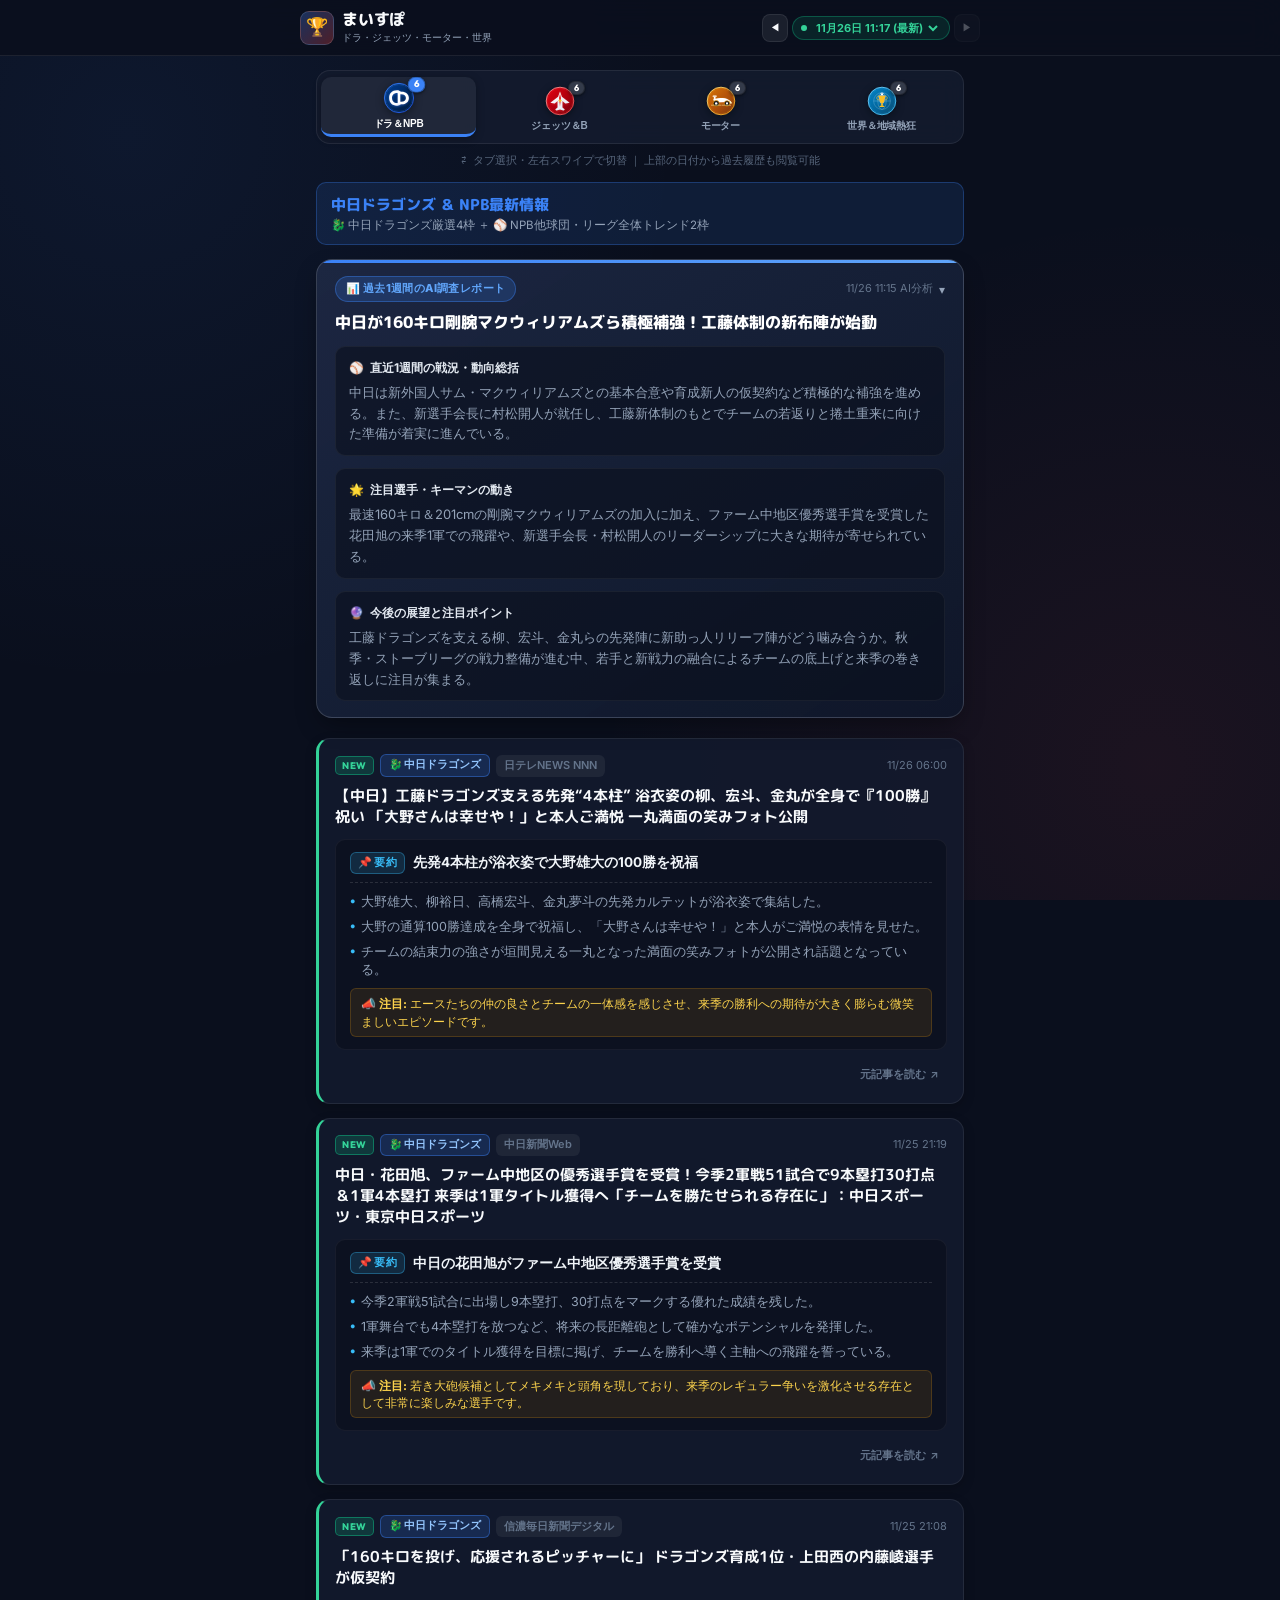
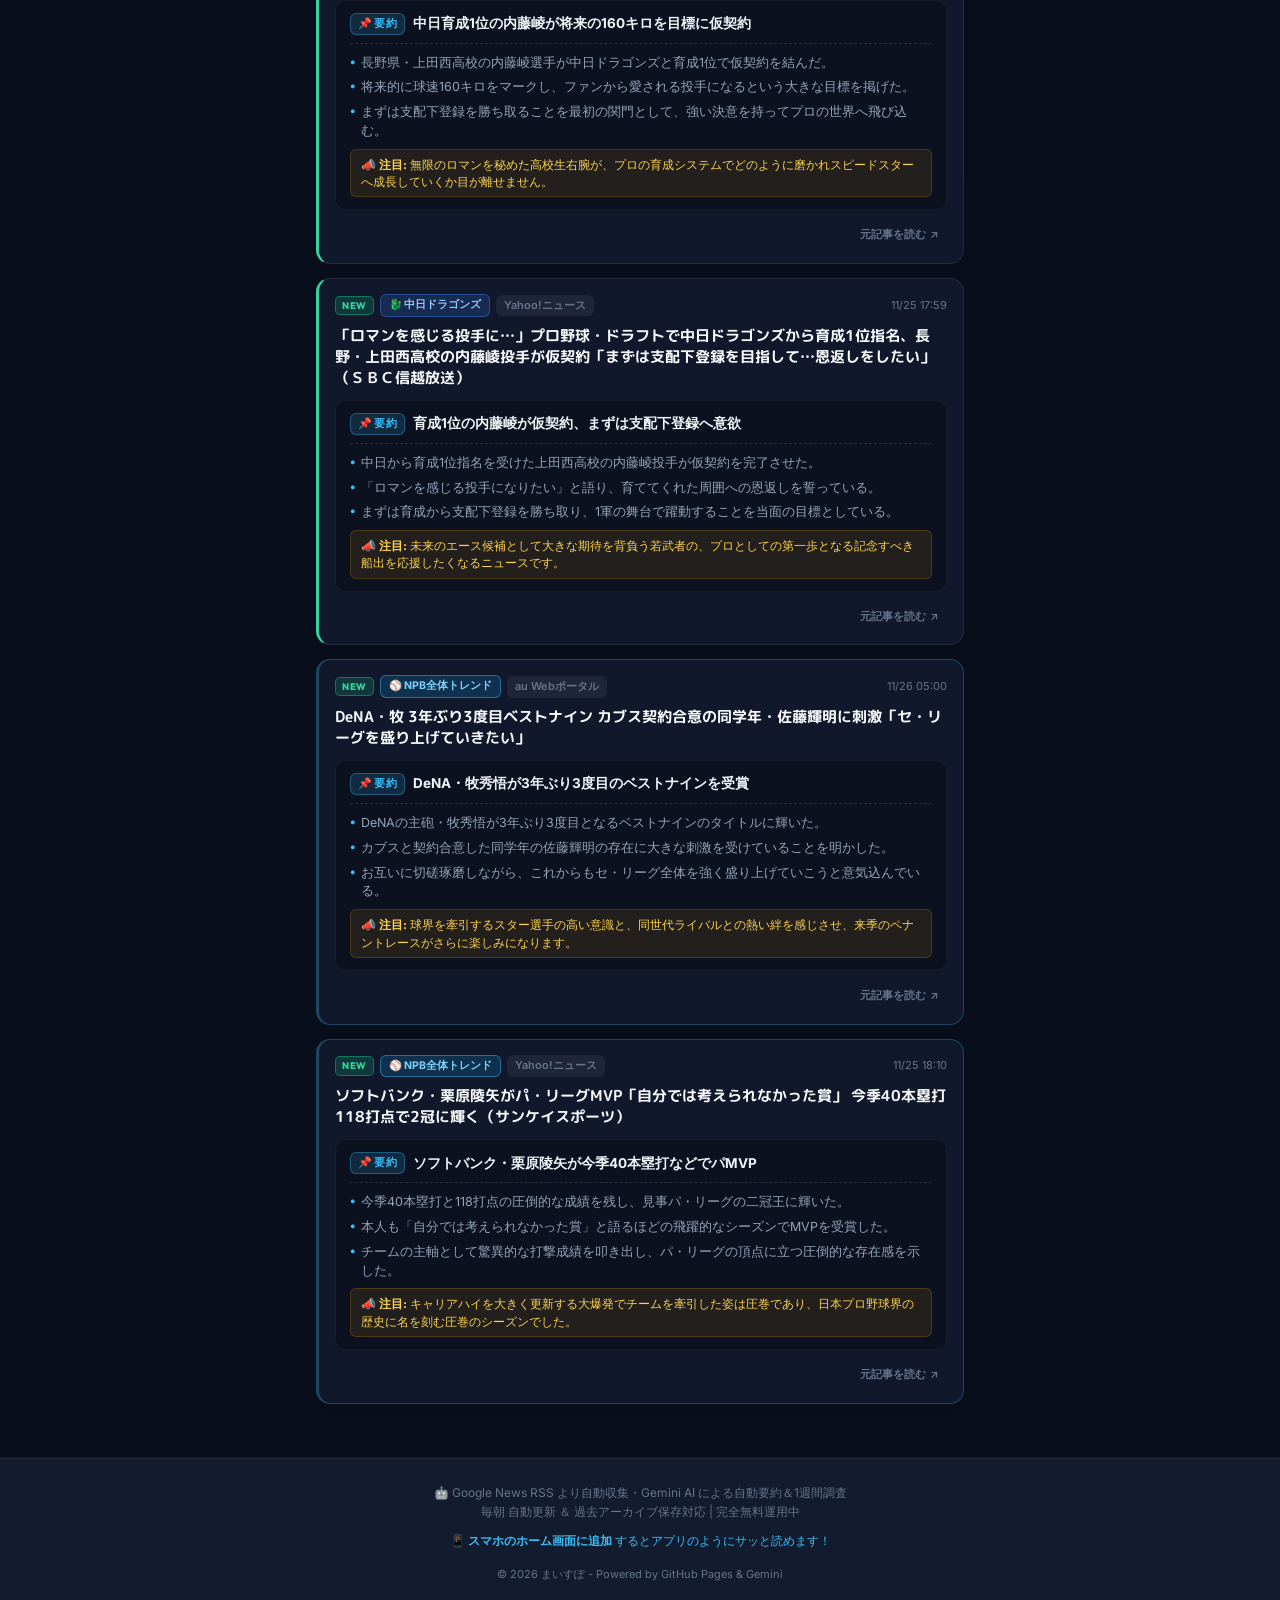
==== commit e26e35bd: "chore: 毎朝のまいすぽ速報＆アーカイブを自動更新 2026-11-26 11:17" ====
--- a/docs/index.html
+++ b/docs/index.html
@@ -38,7 +38,7 @@
                 <div class="update-badge" id="updateBadge">
                     <span class="pulse-dot" id="liveDot"></span>
                     <select id="dateSelect" class="date-select" aria-label="表示する日付を選択">
-                        <option value="latest">11月25日 12:04 更新</option>
+                        <option value="latest">11月26日 11:17 更新</option>
                     </select>
                 </div>
                 <button type="button" class="date-nav-btn" id="nextDateBtn" aria-label="翌日のニュースを表示" title="翌日のニュース" disabled>▶</button>
@@ -104,24 +104,24 @@
             <div class="report-header">
                 <span class="report-badge">📊 過去1週間のAI調査レポート</span>
                 <span class="report-header-right">
-                    <span class="report-date">11/25 12:03 AI分析</span>
+                    <span class="report-date">11/26 11:15 AI分析</span>
                     <span class="report-chevron" aria-hidden="true">▾</span>
                 </span>
             </div>
-            <h3 class="report-title">中日が160キロ剛腕マクウィリアムズ獲得＆新選手会長に村松就任</h3>
+            <h3 class="report-title">中日が160キロ剛腕マクウィリアムズら積極補強！工藤体制の新布陣が始動</h3>
         </summary>
         <div class="report-body">
             <div class="report-section">
                 <div class="report-section-title">⚾ <strong>直近1週間の戦況・動向総括</strong></div>
-                <div class="report-section-text">中日は最速160キロの剛腕サム・マクウィリアムズと基本合意し、新選手会長に村松開人が就任。ドラフト6位の清水智裕と仮契約を結んだほか、FA宣言した広島・床田寛樹との交渉を行うなど積極的な動きを見せた。</div>
+                <div class="report-section-text">中日は新外国人サム・マクウィリアムズとの基本合意や育成新人の仮契約など積極的な補強を進める。また、新選手会長に村松開人が就任し、工藤新体制のもとでチームの若返りと捲土重来に向けた準備が着実に進んでいる。</div>
             </div>
             <div class="report-section">
                 <div class="report-section-title">🌟 <strong>注目選手・キーマンの動き</strong></div>
-                <div class="report-section-text">新加入の助っ人マクウィリアムズやウォード、新選手会長の村松開人、ドラフト上位の柴崎や前嶋藍、清水智裕らの若手、そして交渉が行われた床田寛樹らがチームの大きな注目を集めている。</div>
+                <div class="report-section-text">最速160キロ＆201cmの剛腕マクウィリアムズの加入に加え、ファーム中地区優秀選手賞を受賞した花田旭の来季1軍での飛躍や、新選手会長・村松開人のリーダーシップに大きな期待が寄せられている。</div>
             </div>
             <div class="report-section">
                 <div class="report-section-title">🔮 <strong>今後の展望と注目ポイント</strong></div>
-                <div class="report-section-text">工藤新監督のもとでの来季へ向け、助っ人補強や契約更改、新人選手の動向が続く。新体制でチームがどう変革していくか、今後の編成や調整の進展にファンからの期待が高まる。</div>
+                <div class="report-section-text">工藤ドラゴンズを支える柳、宏斗、金丸らの先発陣に新助っ人リリーフ陣がどう噛み合うか。秋季・ストーブリーグの戦力整備が進む中、若手と新戦力の融合によるチームの底上げと来季の巻き返しに注目が集まる。</div>
             </div>
         </div>
     </details>
@@ -131,155 +131,155 @@
             <!-- 最新ニュース要約カード群 -->
             <div class="news-grid" id="news-grid-dragons">
                 
-        <article class="news-card is-new" data-url="https://news.google.com/rss/articles/CBMiVEFVX3lxTE5xWm1LdmVMS2Q0aDY3OWpzSUM5aWZTZDlSSnlpNGlndUVKTDJQZGF3YmtFcEtQVnBIVWhkcUhWZ1NCbHhtczV2WG9mdzNWNFliaVA3OQ?oc=5">
+        <article class="news-card is-new" data-url="https://news.google.com/rss/articles/CBMie0FVX3lxTFBKMmNnbEc4YkozYnBhbmN4R0xFQktJMjZDdVhaU3lIZFFITDV2VmptX1lVc0VCa0pyaE5sbml5WWdrVG9xTGQ3Tkw4dmIzVGVkZ0Y3cnlETnVrLWdDSUJLQ29HLXVSLWlUa2pyRE9LYloyWkkyT05KaUlVVQ?oc=5">
+            <div class="card-header">
+                <div class="card-meta-left">
+                    <span class="badge-new">NEW</span>
+                    <span class="badge-subtag subtag-team">🐉 中日ドラゴンズ</span>
+                    <span class="card-source">日テレNEWS NNN</span>
+                </div>
+                <span class="card-date">11/26 06:00</span>
+            </div>
+            <h3 class="card-title">【中日】工藤ドラゴンズ支える先発“4本柱” 浴衣姿の柳、宏斗、金丸が全身で『100勝』祝い 「大野さんは幸せや！」と本人ご満悦 一丸満面の笑みフォト公開</h3>
+            <div class="summary-box">
+                <div class="summary-headline"><span class="headline-badge">📌 要約</span> 先発4本柱が浴衣姿で大野雄大の100勝を祝福</div>
+                <div class="summary-points">
+                    <div class="summary-point"><span class="dot">•</span><span>大野雄大、柳裕日、高橋宏斗、金丸夢斗の先発カルテットが浴衣姿で集結した。</span></div><div class="summary-point"><span class="dot">•</span><span>大野の通算100勝達成を全身で祝福し、「大野さんは幸せや！」と本人がご満悦の表情を見せた。</span></div><div class="summary-point"><span class="dot">•</span><span>チームの結束力の強さが垣間見える一丸となった満面の笑みフォトが公開され話題となっている。</span></div>
+                </div>
+                <div class="summary-takeaway">📣 <strong>注目:</strong> エースたちの仲の良さとチームの一体感を感じさせ、来季の勝利への期待が大きく膨らむ微笑ましいエピソードです。</div>
+            </div>
+            <div class="card-footer">
+                <a href="https://news.google.com/rss/articles/CBMie0FVX3lxTFBKMmNnbEc4YkozYnBhbmN4R0xFQktJMjZDdVhaU3lIZFFITDV2VmptX1lVc0VCa0pyaE5sbml5WWdrVG9xTGQ3Tkw4dmIzVGVkZ0Y3cnlETnVrLWdDSUJLQ29HLXVSLWlUa2pyRE9LYloyWkkyT05KaUlVVQ?oc=5" target="_blank" rel="noopener noreferrer" class="btn-read-more">
+                    <span>元記事を読む</span>
+                    <span>↗</span>
+                </a>
+            </div>
+        </article>
+        
+
+        <article class="news-card is-new" data-url="https://news.google.com/rss/articles/CBMiVEFVX3lxTE8ybTJ1QmYySjlxT3JSLUNNNk11c1ZxUExNRW1pMGpkWW9UblUtN054T3VVSURtNGxnY3E5UkdSLXFmNXdVeWZpNGttOHZIOUwyYTZJMQ?oc=5">
             <div class="card-header">
                 <div class="card-meta-left">
                     <span class="badge-new">NEW</span>
                     <span class="badge-subtag subtag-team">🐉 中日ドラゴンズ</span>
                     <span class="card-source">中日新聞Web</span>
                 </div>
-                <span class="card-date">11/25 10:50</span>
-            </div>
-            <h3 class="card-title">中日、最速160キロ＆身長201センチの剛腕サム・マクウィリアムズと基本合意！守護神・松山晋也へつなぐ勝利の方程式へ、ウォードに続く助っ人補強第2弾：中日スポーツ・東京中日スポーツ</h3>
-            <div class="summary-box">
-                <div class="summary-headline"><span class="headline-badge">📌 要約</span> 最速160キロの大型右腕マクウィリアムズと合意</div>
-                <div class="summary-points">
-                    <div class="summary-point"><span class="dot">•</span><span>中日が身長201センチで最速160キロを誇る剛腕サム・マクウィリアムズ投手との基本合意を発表した。</span></div><div class="summary-point"><span class="dot">•</span><span>ウォードに続く新外国人補強の第2弾であり、守護神・松山晋也へとつなぐ強力な勝利の方程式の形成が期待される。</span></div><div class="summary-point"><span class="dot">•</span><span>圧倒的な体格と球速を武器とするメジャー級の剛腕が、来季のドラゴンズのブルペン陣を大きく強化する鍵となる。</span></div>
-                </div>
-                <div class="summary-takeaway">📣 <strong>注目:</strong> 身長201センチの角度ある剛速球が日本の打者をどう圧倒するか、新守護神候補へとつなぐリリーフ陣のピースとして大注目だ。</div>
-            </div>
-            <div class="card-footer">
-                <a href="https://news.google.com/rss/articles/CBMiVEFVX3lxTE5xWm1LdmVMS2Q0aDY3OWpzSUM5aWZTZDlSSnlpNGlndUVKTDJQZGF3YmtFcEtQVnBIVWhkcUhWZ1NCbHhtczV2WG9mdzNWNFliaVA3OQ?oc=5" target="_blank" rel="noopener noreferrer" class="btn-read-more">
-                    <span>元記事を読む</span>
-                    <span>↗</span>
-                </a>
-            </div>
-        </article>
-        
-
-        <article class="news-card is-new" data-url="https://news.google.com/rss/articles/CBMiVEFVX3lxTFA5cmFiWDBHMlp0WGwzZ21OSWJBZDVweG5IYWlqR1VqSk9PUGNtWlRwUDVFemYtd2pfam9hQS1wS1NDeU9ScDlYeDRRRW5mdXNzSG1Zbw?oc=5">
+                <span class="card-date">11/25 21:19</span>
+            </div>
+            <h3 class="card-title">中日・花田旭、ファーム中地区の優秀選手賞を受賞！今季2軍戦51試合で9本塁打30打点＆1軍4本塁打 来季は1軍タイトル獲得へ「チームを勝たせられる存在に」：中日スポーツ・東京中日スポーツ</h3>
+            <div class="summary-box">
+                <div class="summary-headline"><span class="headline-badge">📌 要約</span> 中日の花田旭がファーム中地区優秀選手賞を受賞</div>
+                <div class="summary-points">
+                    <div class="summary-point"><span class="dot">•</span><span>今季2軍戦51試合に出場し9本塁打、30打点をマークする優れた成績を残した。</span></div><div class="summary-point"><span class="dot">•</span><span>1軍舞台でも4本塁打を放つなど、将来の長距離砲として確かなポテンシャルを発揮した。</span></div><div class="summary-point"><span class="dot">•</span><span>来季は1軍でのタイトル獲得を目標に掲げ、チームを勝利へ導く主軸への飛躍を誓っている。</span></div>
+                </div>
+                <div class="summary-takeaway">📣 <strong>注目:</strong> 若き大砲候補としてメキメキと頭角を現しており、来季のレギュラー争いを激化させる存在として非常に楽しみな選手です。</div>
+            </div>
+            <div class="card-footer">
+                <a href="https://news.google.com/rss/articles/CBMiVEFVX3lxTE8ybTJ1QmYySjlxT3JSLUNNNk11c1ZxUExNRW1pMGpkWW9UblUtN054T3VVSURtNGxnY3E5UkdSLXFmNXdVeWZpNGttOHZIOUwyYTZJMQ?oc=5" target="_blank" rel="noopener noreferrer" class="btn-read-more">
+                    <span>元記事を読む</span>
+                    <span>↗</span>
+                </a>
+            </div>
+        </article>
+        
+
+        <article class="news-card is-new" data-url="https://news.google.com/rss/articles/CBMicEFVX3lxTE5NUkNKbklwQnY1YVYxY0RUUzJyand0VlpnSzJGd3Q4VnhyVUpHd1RFa3ZQbmhwaUNCaGE0MGQzQk85VHlJYTRWMVFwN09fWklJMHlod0JWMFY5M0ttQkFkWXJROTJGTDdubkhsWl90aUc?oc=5">
             <div class="card-header">
                 <div class="card-meta-left">
                     <span class="badge-new">NEW</span>
                     <span class="badge-subtag subtag-team">🐉 中日ドラゴンズ</span>
-                    <span class="card-source">中日新聞Web</span>
-                </div>
-                <span class="card-date">11/24 21:59</span>
-            </div>
-            <h3 class="card-title">中日の新選手会長に村松開人就任へ 「チームが勝てるよう、言うべき時はしっかりと言う」</h3>
-            <div class="summary-box">
-                <div class="summary-headline"><span class="headline-badge">📌 要約</span> 中日の新選手会長に村松開人選手が就任へ</div>
-                <div class="summary-points">
-                    <div class="summary-point"><span class="dot">•</span><span>中日の新選手会長に村松開人選手が就任する見通しとなり、「チームが勝てるよう、言うべき時はしっかりと言う」と強い決意を示した。</span></div><div class="summary-point"><span class="dot">•</span><span>チームの若返りと結束を図る上で、選手を束ねるリーダーとしての役割が非常に重要な局面となっている。</span></div><div class="summary-point"><span class="dot">•</span><span>プレーだけでなく言葉でもチームを引っ張る新選手会長のリーダーシップが、来季の浮上に直結する。</span></div>
-                </div>
-                <div class="summary-takeaway">📣 <strong>注目:</strong> 若きリーダー村松選手がどのような発信と背中でチームを引っ張り、組織を変えていくのか非常に楽しみである。</div>
-            </div>
-            <div class="card-footer">
-                <a href="https://news.google.com/rss/articles/CBMiVEFVX3lxTFA5cmFiWDBHMlp0WGwzZ21OSWJBZDVweG5IYWlqR1VqSk9PUGNtWlRwUDVFemYtd2pfam9hQS1wS1NDeU9ScDlYeDRRRW5mdXNzSG1Zbw?oc=5" target="_blank" rel="noopener noreferrer" class="btn-read-more">
-                    <span>元記事を読む</span>
-                    <span>↗</span>
-                </a>
-            </div>
-        </article>
-        
-
-        <article class="news-card is-new" data-url="https://news.google.com/rss/articles/CBMic0FVX3lxTFBuTTdSV01pQW5oWHY2MXZqNDVlSFUyQlE0VW1VWEw0TmdiM2ZndmdRdFNnVGNuV1FfVkgta1BodWJxWE5VV2s4NDlEeWdQUFlxcmRNY01FQnVsNi0xYzNtWUpTeDBlblVzM01ka3BqYVlUbWc?oc=5">
+                    <span class="card-source">信濃毎日新聞デジタル</span>
+                </div>
+                <span class="card-date">11/25 21:08</span>
+            </div>
+            <h3 class="card-title">「160キロを投げ、応援されるピッチャーに」 ドラゴンズ育成1位・上田西の内藤崚選手が仮契約</h3>
+            <div class="summary-box">
+                <div class="summary-headline"><span class="headline-badge">📌 要約</span> 中日育成1位の内藤崚が将来の160キロを目標に仮契約</div>
+                <div class="summary-points">
+                    <div class="summary-point"><span class="dot">•</span><span>長野県・上田西高校の内藤崚選手が中日ドラゴンズと育成1位で仮契約を結んだ。</span></div><div class="summary-point"><span class="dot">•</span><span>将来的に球速160キロをマークし、ファンから愛される投手になるという大きな目標を掲げた。</span></div><div class="summary-point"><span class="dot">•</span><span>まずは支配下登録を勝ち取ることを最初の関門として、強い決意を持ってプロの世界へ飛び込む。</span></div>
+                </div>
+                <div class="summary-takeaway">📣 <strong>注目:</strong> 無限のロマンを秘めた高校生右腕が、プロの育成システムでどのように磨かれスピードスターへ成長していくか目が離せません。</div>
+            </div>
+            <div class="card-footer">
+                <a href="https://news.google.com/rss/articles/CBMicEFVX3lxTE5NUkNKbklwQnY1YVYxY0RUUzJyand0VlpnSzJGd3Q4VnhyVUpHd1RFa3ZQbmhwaUNCaGE0MGQzQk85VHlJYTRWMVFwN09fWklJMHlod0JWMFY5M0ttQkFkWXJROTJGTDdubkhsWl90aUc?oc=5" target="_blank" rel="noopener noreferrer" class="btn-read-more">
+                    <span>元記事を読む</span>
+                    <span>↗</span>
+                </a>
+            </div>
+        </article>
+        
+
+        <article class="news-card is-new" data-url="https://news.google.com/rss/articles/CBMif0FVX3lxTE4zQ3l6TmIxelN4dktrdkFBYmljYkpSQWFVYzdlYmRWeTV3Q2NLY1I2dmI5aWYzMDBVYU5fSlZ2YVVWdUZrNndyM0s3eVNGOU1EYnd6V3dCYVd4VmFYWmVYRDJGeTA2WTZ4RGdSYlE5S0FVaFpjOElKbi1SdHZRRTA?oc=5">
             <div class="card-header">
                 <div class="card-meta-left">
                     <span class="badge-new">NEW</span>
                     <span class="badge-subtag subtag-team">🐉 中日ドラゴンズ</span>
-                    <span class="card-source">スポーツナビ</span>
-                </div>
-                <span class="card-date">11/24 18:18</span>
-            </div>
-            <h3 class="card-title">【中日ドラゴンズ】ドラフト6巡目指名・清水智裕選手と仮契約</h3>
-            <div class="summary-box">
-                <div class="summary-headline"><span class="headline-badge">📌 要約</span> 中日がドラフト6位の清水智裕と仮契約を締結</div>
-                <div class="summary-points">
-                    <div class="summary-point"><span class="dot">•</span><span>中日はドラフト6巡目で指名したヤマハの清水智裕選手と仮契約を結んだと発表した。</span></div><div class="summary-point"><span class="dot">•</span><span>社会人野球の名門・ヤマハで培った確かな実力を引っさげ、プロの世界への第一歩を踏み出すことになった。</span></div><div class="summary-point"><span class="dot">•</span><span>将来の正捕手争いに加わるべく、即戦力としての期待と今後の成長に大きな注目が集まっている。</span></div>
-                </div>
-                <div class="summary-takeaway">📣 <strong>注目:</strong> 社会人出身のルーキー捕手がいかに早くプロのスピードに適応し、投手陣から信頼を勝ち取るかが見どころだ。</div>
-            </div>
-            <div class="card-footer">
-                <a href="https://news.google.com/rss/articles/CBMic0FVX3lxTFBuTTdSV01pQW5oWHY2MXZqNDVlSFUyQlE0VW1VWEw0TmdiM2ZndmdRdFNnVGNuV1FfVkgta1BodWJxWE5VV2s4NDlEeWdQUFlxcmRNY01FQnVsNi0xYzNtWUpTeDBlblVzM01ka3BqYVlUbWc?oc=5" target="_blank" rel="noopener noreferrer" class="btn-read-more">
-                    <span>元記事を読む</span>
-                    <span>↗</span>
-                </a>
-            </div>
-        </article>
-        
-
-        <article class="news-card is-new" data-url="https://news.google.com/rss/articles/CBMiVEFVX3lxTFBNS2VvdzFDcUkxbjJ2cUhTWmpkRHM0WE9IVmd6UDRkSGYzZTZkbnBSdzJEbzFjbk4zN2QyWms1Mlh4Mk0tMl9wYzF1VVRSX3BVNWRyLQ?oc=5">
-            <div class="card-header">
-                <div class="card-meta-left">
-                    <span class="badge-new">NEW</span>
-                    <span class="badge-subtag subtag-team">🐉 中日ドラゴンズ</span>
-                    <span class="card-source">中日新聞Web</span>
-                </div>
-                <span class="card-date">11/24 16:50</span>
-            </div>
-            <h3 class="card-title">中日、ドラフト6位のヤマハ・清水智裕と仮契約 勝負強い打撃＆長打力が魅力の捕手「打球スピードを見てほしい」</h3>
-            <div class="summary-box">
-                <div class="summary-headline"><span class="headline-badge">📌 要約</span> ドラ6・清水智裕が仮契約、長打力アピール</div>
-                <div class="summary-points">
-                    <div class="summary-point"><span class="dot">•</span><span>仮契約を交わしたドラフト6位の清水智裕選手が、自身の最大の魅力である勝負強い打撃と長打力をアピールした。</span></div><div class="summary-point"><span class="dot">•</span><span>「自分の持ち味である打球スピードを見てほしい」と力強く意気込みを語り、打てる捕手としての期待を高めている。</span></div><div class="summary-point"><span class="dot">•</span><span>ヤマハ時代に磨き上げた豪快かつ確実性の高い打撃で、プロの投手陣から鋭い当たりを連発できるかに注目が集まる。</span></div>
-                </div>
-                <div class="summary-takeaway">📣 <strong>注目:</strong> 強肩巧打が求められる捕手ポジションにおいて、自慢の強烈な打球スピードで首脳陣に強烈なインパクトを残せるか必見だ。</div>
-            </div>
-            <div class="card-footer">
-                <a href="https://news.google.com/rss/articles/CBMiVEFVX3lxTFBNS2VvdzFDcUkxbjJ2cUhTWmpkRHM0WE9IVmd6UDRkSGYzZTZkbnBSdzJEbzFjbk4zN2QyWms1Mlh4Mk0tMl9wYzF1VVRSX3BVNWRyLQ?oc=5" target="_blank" rel="noopener noreferrer" class="btn-read-more">
-                    <span>元記事を読む</span>
-                    <span>↗</span>
-                </a>
-            </div>
-        </article>
-        
-
-        <article class="news-card is-new card-type-league" data-url="https://news.google.com/rss/articles/[base64]?oc=5">
+                    <span class="card-source">Yahoo!ニュース</span>
+                </div>
+                <span class="card-date">11/25 17:59</span>
+            </div>
+            <h3 class="card-title">「ロマンを感じる投手に…」プロ野球・ドラフトで中日ドラゴンズから育成1位指名、長野・上田西高校の内藤崚投手が仮契約「まずは支配下登録を目指して…恩返しをしたい」（ＳＢＣ信越放送）</h3>
+            <div class="summary-box">
+                <div class="summary-headline"><span class="headline-badge">📌 要約</span> 育成1位の内藤崚が仮契約、まずは支配下登録へ意欲</div>
+                <div class="summary-points">
+                    <div class="summary-point"><span class="dot">•</span><span>中日から育成1位指名を受けた上田西高校の内藤崚投手が仮契約を完了させた。</span></div><div class="summary-point"><span class="dot">•</span><span>「ロマンを感じる投手になりたい」と語り、育ててくれた周囲への恩返しを誓っている。</span></div><div class="summary-point"><span class="dot">•</span><span>まずは育成から支配下登録を勝ち取り、1軍の舞台で躍動することを当面の目標としている。</span></div>
+                </div>
+                <div class="summary-takeaway">📣 <strong>注目:</strong> 未来のエース候補として大きな期待を背負う若武者の、プロとしての第一歩となる記念すべき船出を応援したくなるニュースです。</div>
+            </div>
+            <div class="card-footer">
+                <a href="https://news.google.com/rss/articles/CBMif0FVX3lxTE4zQ3l6TmIxelN4dktrdkFBYmljYkpSQWFVYzdlYmRWeTV3Q2NLY1I2dmI5aWYzMDBVYU5fSlZ2YVVWdUZrNndyM0s3eVNGOU1EYnd6V3dCYVd4VmFYWmVYRDJGeTA2WTZ4RGdSYlE5S0FVaFpjOElKbi1SdHZRRTA?oc=5" target="_blank" rel="noopener noreferrer" class="btn-read-more">
+                    <span>元記事を読む</span>
+                    <span>↗</span>
+                </a>
+            </div>
+        </article>
+        
+
+        <article class="news-card is-new card-type-league" data-url="https://news.google.com/rss/articles/CBMibkFVX3lxTE84YzNKWjMzX3RlbnVEUTN1Zk1uZi1FVjZTOUQtaU05Tkw5UlVicF9NR1BJZE5ZclNtY1ltaUs5dkczOXlvTmpNRXFYZHhZWEk1NjVqY2UwWGZZeFBDWDlwWEl5VFVLU25HUkc1LXJ3?oc=5">
             <div class="card-header">
                 <div class="card-meta-left">
                     <span class="badge-new">NEW</span>
                     <span class="badge-subtag subtag-league">⚾ NPB全体トレンド</span>
-                    <span class="card-source">パ・リーグ.com</span>
-                </div>
-                <span class="card-date">11/24 19:14</span>
-            </div>
-            <h3 class="card-title">【2026パ・回顧録】日米通算170勝達成。新天地で迎えた前田健太のNPB復帰1年目</h3>
-            <div class="summary-box">
-                <div class="summary-headline"><span class="headline-badge">📌 要約</span> 前田健太のNPB復帰1年目と日米通算170勝</div>
-                <div class="summary-points">
-                    <div class="summary-point"><span class="dot">•</span><span>2026年パ・リーグの回顧録として、新天地でNPB復帰1年目を迎えた前田健太のシーズンが振り返られている。</span></div><div class="summary-point"><span class="dot">•</span><span>シーズンを通じて数々の経験を発揮し、日米通算170勝という偉大な節目を達成する大きな足跡を残した。</span></div><div class="summary-point"><span class="dot">•</span><span>メジャーリーグでも活躍したベテランが日本球界のファンを再び魅了し、若手投手陣にも多大な好影響を与えた。</span></div>
-                </div>
-                <div class="summary-takeaway">📣 <strong>注目:</strong> 日米通算170勝を誇る百戦錬磨の投球術が、新天地のパ・リーグでどのように発揮されたのかその軌跡を噛み締めたい。</div>
-            </div>
-            <div class="card-footer">
-                <a href="https://news.google.com/rss/articles/[base64]?oc=5" target="_blank" rel="noopener noreferrer" class="btn-read-more">
-                    <span>元記事を読む</span>
-                    <span>↗</span>
-                </a>
-            </div>
-        </article>
-        
-
-        <article class="news-card is-new card-type-league" data-url="https://news.google.com/rss/articles/CBMif0FVX3lxTE1vUnNnRmpxX1V0RlgxRUxvMXVlaThsQmJSQng3MVBLTlVkUGpjcGtRNmNnMURCd2dKN0lERFhxNlNib3h0NV9xRm1XbGxuUjhZU3JiU1hEQ01ZWjlTb0tISzU5YkxRUWR5TmNaYnVWWXEyUzFyRWx6cGFGS1k0cjg?oc=5">
+                    <span class="card-source">au Webポータル</span>
+                </div>
+                <span class="card-date">11/26 05:00</span>
+            </div>
+            <h3 class="card-title">DeNA・牧 3年ぶり3度目ベストナイン カブス契約合意の同学年・佐藤輝明に刺激「セ・リーグを盛り上げていきたい」</h3>
+            <div class="summary-box">
+                <div class="summary-headline"><span class="headline-badge">📌 要約</span> DeNA・牧秀悟が3年ぶり3度目のベストナインを受賞</div>
+                <div class="summary-points">
+                    <div class="summary-point"><span class="dot">•</span><span>DeNAの主砲・牧秀悟が3年ぶり3度目となるベストナインのタイトルに輝いた。</span></div><div class="summary-point"><span class="dot">•</span><span>カブスと契約合意した同学年の佐藤輝明の存在に大きな刺激を受けていることを明かした。</span></div><div class="summary-point"><span class="dot">•</span><span>お互いに切磋琢磨しながら、これからもセ・リーグ全体を強く盛り上げていこうと意気込んでいる。</span></div>
+                </div>
+                <div class="summary-takeaway">📣 <strong>注目:</strong> 球界を牽引するスター選手の高い意識と、同世代ライバルとの熱い絆を感じさせ、来季のペナントレースがさらに楽しみになります。</div>
+            </div>
+            <div class="card-footer">
+                <a href="https://news.google.com/rss/articles/CBMibkFVX3lxTE84YzNKWjMzX3RlbnVEUTN1Zk1uZi1FVjZTOUQtaU05Tkw5UlVicF9NR1BJZE5ZclNtY1ltaUs5dkczOXlvTmpNRXFYZHhZWEk1NjVqY2UwWGZZeFBDWDlwWEl5VFVLU25HUkc1LXJ3?oc=5" target="_blank" rel="noopener noreferrer" class="btn-read-more">
+                    <span>元記事を読む</span>
+                    <span>↗</span>
+                </a>
+            </div>
+        </article>
+        
+
+        <article class="news-card is-new card-type-league" data-url="https://news.google.com/rss/articles/CBMif0FVX3lxTE9QT0pyUnhzNWczSERXX1RNaFIzTUtRNExKSGtrSWpFUDNwZjdOQmE1QjlWa2VIcm5ZaERkb2NDZFVvMWVXS1NFRF9UZElWaFpUUFowQWxRT2dXbjIzcTB0dEg3Z0lfR2llRzJFREY3M1pVNktUREQwWmFKUGZWUlk?oc=5">
             <div class="card-header">
                 <div class="card-meta-left">
                     <span class="badge-new">NEW</span>
                     <span class="badge-subtag subtag-league">⚾ NPB全体トレンド</span>
                     <span class="card-source">Yahoo!ニュース</span>
                 </div>
-                <span class="card-date">11/24 11:00</span>
-            </div>
-            <h3 class="card-title">「NPBで史上唯一、両リーグ200本塁打を放った大打者は？」【野Q王からの挑戦状】（集英社オンライン）</h3>
-            <div class="summary-box">
-                <div class="summary-headline"><span class="headline-badge">📌 要約</span> NPB史上唯一の両リーグ200本塁打達成者を問う</div>
-                <div class="summary-points">
-                    <div class="summary-point"><span class="dot">•</span><span>セ・パ両リーグの歴史を振り返るクイズ企画において、「両リーグでそれぞれ200本塁打以上を放ったNPB史上唯一の大打者」が取り上げられた。</span></div><div class="summary-point"><span class="dot">•</span><span>セ・パ双方の球団で圧倒的な長打力を長年発揮し続けなければ達成できない、極めて難易度の高い大記録である。</span></div><div class="summary-point"><span class="dot">•</span><span>日本プロ野球の長い歴史と、球史に燦然と輝くレジェンドたちの驚異的なバッティング技術の凄さを改めて実感させる。</span></div>
-                </div>
-                <div class="summary-takeaway">📣 <strong>注目:</strong> セ・パ両方で200本塁打を放つことがどれほど至難の業か、日本野球の歴史を彩った最強スラッガーの偉大さを再認識できる。</div>
-            </div>
-            <div class="card-footer">
-                <a href="https://news.google.com/rss/articles/CBMif0FVX3lxTE1vUnNnRmpxX1V0RlgxRUxvMXVlaThsQmJSQng3MVBLTlVkUGpjcGtRNmNnMURCd2dKN0lERFhxNlNib3h0NV9xRm1XbGxuUjhZU3JiU1hEQ01ZWjlTb0tISzU5YkxRUWR5TmNaYnVWWXEyUzFyRWx6cGFGS1k0cjg?oc=5" target="_blank" rel="noopener noreferrer" class="btn-read-more">
+                <span class="card-date">11/25 18:10</span>
+            </div>
+            <h3 class="card-title">ソフトバンク・栗原陵矢がパ・リーグMVP「自分では考えられなかった賞」 今季40本塁打118打点で2冠に輝く（サンケイスポーツ）</h3>
+            <div class="summary-box">
+                <div class="summary-headline"><span class="headline-badge">📌 要約</span> ソフトバンク・栗原陵矢が今季40本塁打などでパMVP</div>
+                <div class="summary-points">
+                    <div class="summary-point"><span class="dot">•</span><span>今季40本塁打と118打点の圧倒的な成績を残し、見事パ・リーグの二冠王に輝いた。</span></div><div class="summary-point"><span class="dot">•</span><span>本人も「自分では考えられなかった賞」と語るほどの飛躍的なシーズンでMVPを受賞した。</span></div><div class="summary-point"><span class="dot">•</span><span>チームの主軸として驚異的な打撃成績を叩き出し、パ・リーグの頂点に立つ圧倒的な存在感を示した。</span></div>
+                </div>
+                <div class="summary-takeaway">📣 <strong>注目:</strong> キャリアハイを大きく更新する大爆発でチームを牽引した姿は圧巻であり、日本プロ野球界の歴史に名を刻む圧巻のシーズンでした。</div>
+            </div>
+            <div class="card-footer">
+                <a href="https://news.google.com/rss/articles/CBMif0FVX3lxTE9QT0pyUnhzNWczSERXX1RNaFIzTUtRNExKSGtrSWpFUDNwZjdOQmE1QjlWa2VIcm5ZaERkb2NDZFVvMWVXS1NFRF9UZElWaFpUUFowQWxRT2dXbjIzcTB0dEg3Z0lfR2llRzJFREY3M1pVNktUREQwWmFKUGZWUlk?oc=5" target="_blank" rel="noopener noreferrer" class="btn-read-more">
                     <span>元記事を読む</span>
                     <span>↗</span>
                 </a>
@@ -306,24 +306,24 @@
             <div class="report-header">
                 <span class="report-badge">📊 過去1週間のAI調査レポート</span>
                 <span class="report-header-right">
-                    <span class="report-date">11/25 12:03 AI分析</span>
+                    <span class="report-date">11/26 11:15 AI分析</span>
                     <span class="report-chevron" aria-hidden="true">▾</span>
                 </span>
             </div>
-            <h3 class="report-title">千葉J・富樫が最多得票選出、エルジー・ギルは契約解除</h3>
+            <h3 class="report-title">千葉JがU18初優勝＆富樫オールスター最多得票へ</h3>
         </summary>
         <div class="report-body">
             <div class="report-section">
                 <div class="report-section-title">🏀 <strong>直近1週間の戦況・動向総括</strong></div>
-                <div class="report-section-text">直近1週間、千葉ジェッツはエルジー・ギルとの契約を再度解除し合計12試合出場でチームを離れる動きがあった一方、エース富樫勇樹がBリーグオールスターで最多得票となり11大会連続11回目の選出を果たしチームの逆境を乗り越える原動力となっている。</div>
+                <div class="report-section-text">千葉ジェッツはU18が選手権初優勝を飾り、エース富樫勇樹がオールスター最多得票を記録。一方でエルジー・ギルとの契約解除やロスター変動などチーム編成の動きも続いた1週間となった。</div>
             </div>
             <div class="report-section">
                 <div class="report-section-title">🌟 <strong>注目選手・キーマンの動き</strong></div>
-                <div class="report-section-text">千葉Jの富樫勇樹が最多得票でオールスター選出。また日本代表では、負傷を抱えつつアウェー2連戦に挑む渡邊雄太がW杯予選へのプライドと覚悟を語り、不在の富樫らに代わり36歳のベテラン比江島慎の役割にも注目が集まる。</div>
+                <div class="report-section-text">千葉Jの富樫勇樹はオールスター11大会連続の選出に加えDAZNアンバサダーに就任。またU18では深水虎太郎がMVPを獲得し、日本代表のレバノン戦ロスターには比江島慎が入り、渡邊雄太は外れた。</div>
             </div>
             <div class="report-section">
                 <div class="report-section-title">🔮 <strong>今後の展望と注目ポイント</strong></div>
-                <div class="report-section-text">B1上位争いやBプレミアに向けた各クラブの地域共創の動きが進む中、千葉ジェッツは主力の代表遠征やロスター調整の過渡期を迎える。オールスター選出の熱気とチームの立て直し、南船橋装飾プロジェクトなど地域密着の展開にも注目だ。</div>
+                <div class="report-section-text">Bリーグオールスター選出選手の活躍や、次世代を担うU18王者の今後の成長が楽しみである。日本代表のアウェー戦における戦いぶりや、千葉Jの今後のチーム再編の動きからも目が離せない。</div>
             </div>
         </div>
     </details>
@@ -333,62 +333,88 @@
             <!-- 最新ニュース要約カード群 -->
             <div class="news-grid" id="news-grid-jets">
                 
-        <article class="news-card is-new" data-url="https://news.google.com/rss/articles/CBMiR0FVX3lxTE8yaGlPaW11ZkUyMmNwNFlOUlFZNWdoV3BpQnhGNDl1bVNfc2E5Y0E1UjN5OHRMODVvb1NnaTQxQllsemNvM1hN?oc=5">
+        <article class="news-card is-new" data-url="https://news.google.com/rss/articles/CBMiR0FVX3lxTFB1WVhWejIxaUV2MnZGT2xzajBOeGZNN3JhUGw3cW5USzJaWUkxMDIySW1yRDZHUE1GZWRkenNyWjMxU2VxZldJ?oc=5">
             <div class="card-header">
                 <div class="card-meta-left">
                     <span class="badge-new">NEW</span>
                     <span class="badge-subtag subtag-team">✈️ 千葉ジェッツ</span>
                     <span class="card-source">スポーツブル</span>
                 </div>
-                <span class="card-date">11/25 06:45</span>
-            </div>
-            <h3 class="card-title">【男子バスケ】比江島慎が日本代表チームに帰ってきた 富樫勇樹ら不在のなか36歳ベテランシューターの役割</h3>
-            <div class="summary-box">
-                <div class="summary-headline"><span class="headline-badge">📌 要約</span> 36歳のベテラン比江島慎が日本代表に合流</div>
-                <div class="summary-points">
-                    <div class="summary-point"><span class="dot">•</span><span>主力である富樫勇樹らが不在の日本代表チームに、36歳のベテランシューター比江島慎が帰ってきました。</span></div><div class="summary-point"><span class="dot">•</span><span>若手中心のチーム構成となる中で、豊富な国際経験を持つ比江島選手が果たすべき役割に大きな期待が寄せられています。</span></div><div class="summary-point"><span class="dot">•</span><span>バスケットボールは攻守の切り替えが激しく、ベテランの冷静なゲームコントロールと勝負強さが勝敗を大きく左右します。</span></div>
-                </div>
-                <div class="summary-takeaway">📣 <strong>注目:</strong> 世代交代が進む日本代表において、大舞台を数々と経験してきたベテランならではの勝負強さとリーダーシップに注目です。</div>
-            </div>
-            <div class="card-footer">
-                <a href="https://news.google.com/rss/articles/CBMiR0FVX3lxTE8yaGlPaW11ZkUyMmNwNFlOUlFZNWdoV3BpQnhGNDl1bVNfc2E5Y0E1UjN5OHRMODVvb1NnaTQxQllsemNvM1hN?oc=5" target="_blank" rel="noopener noreferrer" class="btn-read-more">
-                    <span>元記事を読む</span>
-                    <span>↗</span>
-                </a>
-            </div>
-        </article>
-        
-
-        <article class="news-card is-new" data-url="https://news.google.com/rss/articles/CBMif0FVX3lxTFBtVFZra2U4NHJlWGJiRW41X0hCNndNbGNtMmFwXzBxRUs0R1l3SnJweFdnSzZ5NlpPLWYxdXo0cVJMQXE3VjRSbTl5aFJ0ejFzalJWWFFsX0N5Q3BNX19MaUlTVi1Wek9QZE1pTEU2SG1uYjdhOXdDelBWT1ozbkE?oc=5">
+                <span class="card-date">11/26 07:19</span>
+            </div>
+            <h3 class="card-title">日本代表、レバノン戦のロスター12人決定…比江島慎がメンバー入り、渡邊雄太は外れる</h3>
+            <div class="summary-box">
+                <div class="summary-headline"><span class="headline-badge">📌 要約</span> バスケ日本代表のレバノン戦登録12名が決定</div>
+                <div class="summary-points">
+                    <div class="summary-point"><span class="dot">•</span><span>男子日本代表のレバノン戦に臨む最終ロスター12名が正式に発表されました。</span></div><div class="summary-point"><span class="dot">•</span><span>ベテランの比江島慎がメンバー入りを果たした一方、渡邊雄太は登録外となりました。</span></div><div class="summary-point"><span class="dot">•</span><span>国際大会の重要な一戦に向け、経験豊富な比江島を中心とした布陣で勝利を目指します。</span></div>
+                </div>
+                <div class="summary-takeaway">📣 <strong>注目:</strong> 比江島が勝負どころで見せる得点力やリーダーシップが、強敵レバノン撃破の鍵を握ります。</div>
+            </div>
+            <div class="card-footer">
+                <a href="https://news.google.com/rss/articles/CBMiR0FVX3lxTFB1WVhWejIxaUV2MnZGT2xzajBOeGZNN3JhUGw3cW5USzJaWUkxMDIySW1yRDZHUE1GZWRkenNyWjMxU2VxZldJ?oc=5" target="_blank" rel="noopener noreferrer" class="btn-read-more">
+                    <span>元記事を読む</span>
+                    <span>↗</span>
+                </a>
+            </div>
+        </article>
+        
+
+        <article class="news-card is-new" data-url="https://news.google.com/rss/articles/CBMiV0FVX3lxTE5zYVlSUzBCRmFfYnB3a0ExeU5LYWl6RFdLUklfQmtvQS1ieTV5dXJGSGhXZWt0bFJQVzdsSkxfT1BDV05UMDNHUlR2ZFJmUVRiMzgwRktDRQ?oc=5">
+            <div class="card-header">
+                <div class="card-meta-left">
+                    <span class="badge-new">NEW</span>
+                    <span class="badge-subtag subtag-team">✈️ 千葉ジェッツ</span>
+                    <span class="card-source">B.LEAGUE（Bリーグ）</span>
+                </div>
+                <span class="card-date">11/25 18:17</span>
+            </div>
+            <h3 class="card-title">「インフロニア B.LEAGUE U18 CHAMPIONSHIP 2026」 大会結果のお知らせ ～千葉ジェッツ U18が初優勝！MVPは深水 虎太郎選手</h3>
+            <div class="summary-box">
+                <div class="summary-headline"><span class="headline-badge">📌 要約</span> 千葉ジェッツU18が初優勝、MVPは深水虎太郎</div>
+                <div class="summary-points">
+                    <div class="summary-point"><span class="dot">•</span><span>B.LEAGUE U18 CHAMPIONSHIP 2026で千葉ジェッツU18が見事に初優勝を飾りました。</span></div><div class="summary-point"><span class="dot">•</span><span>大会最優秀選手（MVP）にはチームを牽引した深水虎太郎選手が選出されました。</span></div><div class="summary-point"><span class="dot">•</span><span>Bリーグのユース育成が着実に実を結んでおり、未来のトップチーム候補として期待が高まります。</span></div>
+                </div>
+                <div class="summary-takeaway">📣 <strong>注目:</strong> トップチーム譲りの攻撃的スタイルで頂点に立ったユース戦士たちの今後の成長に大注目です。</div>
+            </div>
+            <div class="card-footer">
+                <a href="https://news.google.com/rss/articles/CBMiV0FVX3lxTE5zYVlSUzBCRmFfYnB3a0ExeU5LYWl6RFdLUklfQmtvQS1ieTV5dXJGSGhXZWt0bFJQVzdsSkxfT1BDV05UMDNHUlR2ZFJmUVRiMzgwRktDRQ?oc=5" target="_blank" rel="noopener noreferrer" class="btn-read-more">
+                    <span>元記事を読む</span>
+                    <span>↗</span>
+                </a>
+            </div>
+        </article>
+        
+
+        <article class="news-card is-new" data-url="https://news.google.com/rss/articles/CBMif0FVX3lxTFBQVE9KX09ONHp3WTQ4b2VhZ2tKV1l3SHc3M08wbmtMUHg0bmhaMEtkUWZHamVjeHExbml4V0ZWNTg1MUNOa0Q1czh1NmlFUWlnSDJzcjE4b2VmVTdzb2VtXzhaSll1eFNrcjlOWkkzUGh2UGFMRV96UFVEOVhsNGM?oc=5">
             <div class="card-header">
                 <div class="card-meta-left">
                     <span class="badge-new">NEW</span>
                     <span class="badge-subtag subtag-team">✈️ 千葉ジェッツ</span>
                     <span class="card-source">Yahoo!ニュース</span>
                 </div>
-                <span class="card-date">11/24 20:35</span>
-            </div>
-            <h3 class="card-title">「すっかりお母さんですね」バスケ渡邊雄太の妻・久慈暁子、親子ショット公開「ママの顔」「綺麗過ぎて」（All About）</h3>
-            <div class="summary-box">
-                <div class="summary-headline"><span class="headline-badge">📌 要約</span> 渡邊雄太の妻・久慈暁子が親子ショットを公開</div>
-                <div class="summary-points">
-                    <div class="summary-point"><span class="dot">•</span><span>バスケットボール選手の渡邊雄太さんの妻である久慈暁子さんが、自身のSNSで親子ショットを公開しました。</span></div><div class="summary-point"><span class="dot">•</span><span>ファンからは「すっかりお母さんですね」「ママの顔になっていて綺麗過ぎる」といった温かいコメントが寄せられています。</span></div><div class="summary-point"><span class="dot">•</span><span>トップアスリートを支える家族のほほえましい日常の一コマとして、ネット上や各メディアで大きな話題となりました。</span></div>
-                </div>
-                <div class="summary-takeaway">📣 <strong>注目:</strong> 厳しい世界で戦うアスリートを支える家族の温かい絆や、マタニティ・育児ライフの微笑ましい一面を垣間見ることができます。</div>
-            </div>
-            <div class="card-footer">
-                <a href="https://news.google.com/rss/articles/CBMif0FVX3lxTFBtVFZra2U4NHJlWGJiRW41X0hCNndNbGNtMmFwXzBxRUs0R1l3SnJweFdnSzZ5NlpPLWYxdXo0cVJMQXE3VjRSbTl5aFJ0ejFzalJWWFFsX0N5Q3BNX19MaUlTVi1Wek9QZE1pTEU2SG1uYjdhOXdDelBWT1ozbkE?oc=5" target="_blank" rel="noopener noreferrer" class="btn-read-more">
-                    <span>元記事を読む</span>
-                    <span>↗</span>
-                </a>
-            </div>
-        </article>
-        
-
-        <article class="news-card is-new" data-url="https://news.google.com/rss/articles/CBMif0FVX3lxTFAtbXNyWGRBcU5TRUt0WWptWk04bUVEZ2pTaVlPVVFCYnpmR1BYUkptVDFiUzdBdnBCS256WU9pM2JGZzlNY09zYnNiSl9iY2lDVUlma3RXTGYtUElvSTNMSVNxZFlSREg0MFM3NWhPV1BlQjdWcVZVMmlIcFQ0a2M?oc=5">
-            <div class="card-header">
-                <div class="card-meta-left">
-                    <span class="badge-new">NEW</span>
+                <span class="card-date">11/25 14:00</span>
+            </div>
+            <h3 class="card-title">【バスケ】富樫勇樹が『DAZNバスケットボールアンバサダー』に就任！ 11月26日より新番組がスタート、初回ゲストは内田篤人氏</h3>
+            <div class="summary-box">
+                <div class="summary-headline"><span class="headline-badge">📌 要約</span> 富樫勇樹がDAZNアンバサダー就任、新番組始動</div>
+                <div class="summary-points">
+                    <div class="summary-point"><span class="dot">•</span><span>千葉ジェッツの富樫勇樹が『DAZNバスケットボールアンバサダー』に就任しました。</span></div><div class="summary-point"><span class="dot">•</span><span>11月26日より新番組がスタートし、記念すべき初回ゲストには元サッカー日本代表の内田篤人氏が登場します。</span></div><div class="summary-point"><span class="dot">•</span><span>競技の垣根を越えたトップアスリート同士の対談を通じて、バスケの新たな魅力が発信されます。</span></div>
+                </div>
+                <div class="summary-takeaway">📣 <strong>注目:</strong> 日本バスケ界の顔である富樫と内田氏のトークから、プロアスリートの極意や素顔が楽しめます。</div>
+            </div>
+            <div class="card-footer">
+                <a href="https://news.google.com/rss/articles/CBMif0FVX3lxTFBQVE9KX09ONHp3WTQ4b2VhZ2tKV1l3SHc3M08wbmtMUHg0bmhaMEtkUWZHamVjeHExbml4V0ZWNTg1MUNOa0Q1czh1NmlFUWlnSDJzcjE4b2VmVTdzb2VtXzhaSll1eFNrcjlOWkkzUGh2UGFMRV96UFVEOVhsNGM?oc=5" target="_blank" rel="noopener noreferrer" class="btn-read-more">
+                    <span>元記事を読む</span>
+                    <span>↗</span>
+                </a>
+            </div>
+        </article>
+        
+
+        <article class="news-card" data-url="https://news.google.com/rss/articles/CBMif0FVX3lxTFAtbXNyWGRBcU5TRUt0WWptWk04bUVEZ2pTaVlPVVFCYnpmR1BYUkptVDFiUzdBdnBCS256WU9pM2JGZzlNY09zYnNiSl9iY2lDVUlma3RXTGYtUElvSTNMSVNxZFlSREg0MFM3NWhPV1BlQjdWcVZVMmlIcFQ0a2M?oc=5">
+            <div class="card-header">
+                <div class="card-meta-left">
+                    
                     <span class="badge-subtag subtag-team">✈️ 千葉ジェッツ</span>
                     <span class="card-source">Yahoo!ニュース</span>
                 </div>
@@ -396,11 +422,11 @@
             </div>
             <h3 class="card-title">千葉ジェッツがエルジー・ギルとの契約を再び解除、合計12試合出場「過ごせる時間が短いことは最初から分かっていました」</h3>
             <div class="summary-box">
-                <div class="summary-headline"><span class="headline-badge">📌 要約</span> 千葉ジェッツがエルジー・ギルとの契約を解除</div>
-                <div class="summary-points">
-                    <div class="summary-point"><span class="dot">•</span><span>千葉ジェッツは、エルジー・ギル選手との選手契約を再び解除したことを発表し、チームでの合計出場試合数は12試合となりました。</span></div><div class="summary-point"><span class="dot">•</span><span>本人も「一緒に過ごせる時間が短いことは最初から分かっていました」とコメントを残し、チームを去る形となりました。</span></div><div class="summary-point"><span class="dot">•</span><span>シーズン途中のロスター調整や外国籍選手を巡る戦略的な判断は、Bリーグ各クラブの浮沈を握る重要な要素です。</span></div>
-                </div>
-                <div class="summary-takeaway">📣 <strong>注目:</strong> 限られた時間の中で全力を尽くした助っ人選手の貢献と、シーズンを戦い抜くためのクラブ側のシビアな決断に注目です。</div>
+                <div class="summary-headline"><span class="headline-badge">📌 要約</span> 千葉Jがエルジー・ギルとの契約を再び解除</div>
+                <div class="summary-points">
+                    <div class="summary-point"><span class="dot">•</span><span>千葉ジェッツは今季計12試合に出場したエルジー・ギルとの契約を再び解除しました。</span></div><div class="summary-point"><span class="dot">•</span><span>ギルは「過ごせる時間が短いことは最初から分かっていました」と真摯にコメントを残しています。</span></div><div class="summary-point"><span class="dot">•</span><span>インサイドの緊急事態を献身的なプレーで支え、チームの危機を救う大きな貢献を果たしました。</span></div>
+                </div>
+                <div class="summary-takeaway">📣 <strong>注目:</strong> 限られた役割の中で全力を尽くしてくれたギルのプロ精神に、ブースターからも感謝が集まります。</div>
             </div>
             <div class="card-footer">
                 <a href="https://news.google.com/rss/articles/CBMif0FVX3lxTFAtbXNyWGRBcU5TRUt0WWptWk04bUVEZ2pTaVlPVVFCYnpmR1BYUkptVDFiUzdBdnBCS256WU9pM2JGZzlNY09zYnNiSl9iY2lDVUlma3RXTGYtUElvSTNMSVNxZFlSREg0MFM3NWhPV1BlQjdWcVZVMmlIcFQ0a2M?oc=5" target="_blank" rel="noopener noreferrer" class="btn-read-more">
@@ -411,77 +437,51 @@
         </article>
         
 
-        <article class="news-card is-new" data-url="https://news.google.com/rss/articles/CBMiaEFVX3lxTE1ORU8ybzl3M0taTkJiLW5jMmI2Qnh1U1l5LWkxWGQ2TS1hNkdha25yU045SVFTZmNwclgwZV9LdUJieHhRckJNYzRKdDVBU0MydVpKc1J0MkNicnRERjVibFdudHNwckk5?oc=5">
-            <div class="card-header">
-                <div class="card-meta-left">
-                    <span class="badge-new">NEW</span>
-                    <span class="badge-subtag subtag-team">✈️ 千葉ジェッツ</span>
-                    <span class="card-source">バスケットボールキング</span>
-                </div>
-                <span class="card-date">11/24 15:25</span>
-            </div>
-            <h3 class="card-title">千葉ジェッツがエルジー・ギルとの契約を解除…再加入後は3試合に出場</h3>
-            <div class="summary-box">
-                <div class="summary-headline"><span class="headline-badge">📌 要約</span> 千葉ジェッツ、エルジー・ギルとの契約解除を発表</div>
-                <div class="summary-points">
-                    <div class="summary-point"><span class="dot">•</span><span>千葉ジェッツがエルジー・ギル選手との契約を解除したことが、バスケットボールキング等のメディアで報じられました。</span></div><div class="summary-point"><span class="dot">•</span><span>ギル選手はチームへの再加入後、公式戦3試合に出場していましたが、今回のリリースにより再びチームを離れることになりました。</span></div><div class="summary-point"><span class="dot">•</span><span>プロバスケットボールの世界では、ケガ人対応や戦術適合などにより、外国籍選手の入れ替えがスピーディーに行われます。</span></div>
-                </div>
-                <div class="summary-takeaway">📣 <strong>注目:</strong> 激しいBリーグの順位争いの中で、チームがどのようにベストな布陣を模索し構築していくのか、編成の裏側に迫れます。</div>
-            </div>
-            <div class="card-footer">
-                <a href="https://news.google.com/rss/articles/CBMiaEFVX3lxTE1ORU8ybzl3M0taTkJiLW5jMmI2Qnh1U1l5LWkxWGQ2TS1hNkdha25yU045SVFTZmNwclgwZV9LdUJieHhRckJNYzRKdDVBU0MydVpKc1J0MkNicnRERjVibFdudHNwckk5?oc=5" target="_blank" rel="noopener noreferrer" class="btn-read-more">
-                    <span>元記事を読む</span>
-                    <span>↗</span>
-                </a>
-            </div>
-        </article>
-        
-
-        <article class="news-card is-new card-type-league" data-url="https://news.google.com/rss/articles/CBMiY0FVX3lxTE9pdUNNN240b2xQZXhLaGp5NDhUSk1YTUI4bjRDVko0dE9wYkFRU0JyeHI2ZGxkeE5MTXE1YmpHOWlyMlVtblREdEtlUWt6TjVlSE8yYnVHQk5zd0RVVWxoSTdKZw?oc=5">
+        <article class="news-card is-new card-type-league" data-url="https://news.google.com/rss/articles/CBMiVEFVX3lxTE4xVnplNjB2S2JKNTdwRlZocFRoS1ZYc3BKR0lRUFMxeFBJSmEzVEIyN0szcGVwR3VPMG1BMzh6SDlWc3R0NVk0LUhwSEVlZkp6LUtuMg?oc=5">
             <div class="card-header">
                 <div class="card-meta-left">
                     <span class="badge-new">NEW</span>
                     <span class="badge-subtag subtag-league">🏀 Bリーグ全体トレンド</span>
-                    <span class="card-source">www.bleague.jp</span>
-                </div>
-                <span class="card-date">11/24 20:01</span>
-            </div>
-            <h3 class="card-title">何が起きても「伸びしろ」に…東京サンロッカーズ・ベンドラメ礼生が語るキオクとミライ【TOBI»RUSH】</h3>
-            <div class="summary-box">
-                <div class="summary-headline"><span class="headline-badge">📌 要約</span> SR渋谷のベンドラメ礼生が語る現在地と未来</div>
-                <div class="summary-points">
-                    <div class="summary-point"><span class="dot">•</span><span>サンロッカーズ東京のベンドラメ礼生選手がインタビューに登場し、自身のこれまでの記憶と未来について語りました。</span></div><div class="summary-point"><span class="dot">•</span><span>どんな困難な状況が起きてもそれをすべて「伸びしろ」と捉える前向きな姿勢や、競技に対する深い哲学が明かされています。</span></div><div class="summary-point"><span class="dot">•</span><span>Bリーグの第一線で活躍し続ける選手たちの内面や、コート外で見せるプロフェッショナルな思考に触れることができます。</span></div>
-                </div>
-                <div class="summary-takeaway">📣 <strong>注目:</strong> 日本最高峰の舞台で戦い続けるトッププレイヤーが、どのようなメンタリティで日々のプレッシャーを乗り越えているのかが分かります。</div>
-            </div>
-            <div class="card-footer">
-                <a href="https://news.google.com/rss/articles/CBMiY0FVX3lxTE9pdUNNN240b2xQZXhLaGp5NDhUSk1YTUI4bjRDVko0dE9wYkFRU0JyeHI2ZGxkeE5MTXE1YmpHOWlyMlVtblREdEtlUWt6TjVlSE8yYnVHQk5zd0RVVWxoSTdKZw?oc=5" target="_blank" rel="noopener noreferrer" class="btn-read-more">
-                    <span>元記事を読む</span>
-                    <span>↗</span>
-                </a>
-            </div>
-        </article>
-        
-
-        <article class="news-card is-new card-type-league" data-url="https://news.google.com/rss/articles/CBMiY0FVX3lxTE9zblRzNUpqd0hNRi00X2tEV3lkay1QX2lqd25yZGE5amFrSTJyVXV0QVZySVFVei1uc2s1Y09NeTVQNENPa0l6V1htaVdSQjB0M1lONXFfa0RJY0tYU0NmOFR0MA?oc=5">
+                    <span class="card-source">琉球ゴールデンキングス</span>
+                </div>
+                <span class="card-date">11/26 10:05</span>
+            </div>
+            <h3 class="card-title">「オレンジリボン・フェスタ2026 in沖縄」 イベント参加のご報告</h3>
+            <div class="summary-box">
+                <div class="summary-headline"><span class="headline-badge">📌 要約</span> 琉球がオレンジリボン・フェスタに参加報告</div>
+                <div class="summary-points">
+                    <div class="summary-point"><span class="dot">•</span><span>琉球ゴールデンキングスが「オレンジリボン・フェスタ2026 in沖縄」に参加しました。</span></div><div class="summary-point"><span class="dot">•</span><span>子ども虐待防止を啓発する地域貢献活動の一環として、クラブが精力的にイベントへ協力しました。</span></div><div class="summary-point"><span class="dot">•</span><span>Bリーグ各クラブが推進する地域密着の社会貢献活動（B.Hope）を体現する取り組みです。</span></div>
+                </div>
+                <div class="summary-takeaway">📣 <strong>注目:</strong> 地域とともに歩むキングスだからこそできる、スポーツを通じた温かい社会支援の輪に注目です。</div>
+            </div>
+            <div class="card-footer">
+                <a href="https://news.google.com/rss/articles/CBMiVEFVX3lxTE4xVnplNjB2S2JKNTdwRlZocFRoS1ZYc3BKR0lRUFMxeFBJSmEzVEIyN0szcGVwR3VPMG1BMzh6SDlWc3R0NVk0LUhwSEVlZkp6LUtuMg?oc=5" target="_blank" rel="noopener noreferrer" class="btn-read-more">
+                    <span>元記事を読む</span>
+                    <span>↗</span>
+                </a>
+            </div>
+        </article>
+        
+
+        <article class="news-card is-new card-type-league" data-url="https://news.google.com/rss/articles/CBMiZkFVX3lxTFBHU250RTc5SFd2NWEzOFFzcGxES2RjQ3VlZjZIckd2cHphYzdpb2lOWnZlYl80dHluc2pQRm1EQVJUbFRSU1hKODVZMzgtd0pqZ01OZFFUdmlHZXdVQVQwbXZQdG15UQ?oc=5">
             <div class="card-header">
                 <div class="card-meta-left">
                     <span class="badge-new">NEW</span>
                     <span class="badge-subtag subtag-league">🏀 Bリーグ全体トレンド</span>
-                    <span class="card-source">広島ドラゴンフライズ</span>
-                </div>
-                <span class="card-date">11/24 13:13</span>
-            </div>
-            <h3 class="card-title">広島ドラゴンフライズのりそなグループ B.LEAGUE 2026-27シーズンの地域共創パートナーとして「広島電鉄株式会社」様が決定いたしましたので、お知らせいたします。</h3>
-            <div class="summary-box">
-                <div class="summary-headline"><span class="headline-badge">📌 要約</span> 広島ドラゴンフライズが広島電鉄とパートナー契約</div>
-                <div class="summary-points">
-                    <div class="summary-point"><span class="dot">•</span><span>広島ドラゴンフライズは、B.LEAGUE 2026-27シーズンの地域共創パートナーとして広島電鉄株式会社が決定したと発表しました。</span></div><div class="summary-point"><span class="dot">•</span><span>地元を代表するインフラ企業とプロスポーツクラブが手を取り合い、地域社会の活性化や共創を推し進める重要な取り組みとなります。</span></div><div class="summary-point"><span class="dot">•</span><span>スポーツチームは単なる娯楽を超え、地域住民の誇りや一体感を生み出す社会的なインフラとしても大きな役割を果たしています。</span></div>
-                </div>
-                <div class="summary-takeaway">📣 <strong>注目:</strong> クラブが地域と深く結びつき、地元企業と共に歩みながら街全体を盛り上げていくBリーグならではの地域密着の強みを感じられます。</div>
-            </div>
-            <div class="card-footer">
-                <a href="https://news.google.com/rss/articles/CBMiY0FVX3lxTE9zblRzNUpqd0hNRi00X2tEV3lkay1QX2lqd25yZGE5amFrSTJyVXV0QVZySVFVei1uc2s1Y09NeTVQNENPa0l6V1htaVdSQjB0M1lONXFfa0RJY0tYU0NmOFR0MA?oc=5" target="_blank" rel="noopener noreferrer" class="btn-read-more">
+                    <span class="card-source">川崎ブレイブサンダース</span>
+                </div>
+                <span class="card-date">11/25 18:08</span>
+            </div>
+            <h3 class="card-title">1/30(土),31(日) 宇都宮ブレックスマスコット「#028 ブレッキー」来場・コラボグッズ販売のお知らせ</h3>
+            <div class="summary-box">
+                <div class="summary-headline"><span class="headline-badge">📌 要約</span> 宇都宮のマスコット・ブレッキーが川崎戦に来場</div>
+                <div class="summary-points">
+                    <div class="summary-point"><span class="dot">•</span><span>1月30日・31日の川崎ホームゲームに、宇都宮ブレックスのブレッキーが来場します。</span></div><div class="summary-point"><span class="dot">•</span><span>クラブマスコット同士の交流に加え、会場では記念のコラボグッズ販売も実施される予定です。</span></div><div class="summary-point"><span class="dot">•</span><span>強豪同士の熱いライバル対決を、マスコットたちがコート外からも華やかに盛り上げます。</span></div>
+                </div>
+                <div class="summary-takeaway">📣 <strong>注目:</strong> 白熱の本編だけでなく、両クラブのマスコットが繰り広げるコミカルなパフォーマンスも必見です。</div>
+            </div>
+            <div class="card-footer">
+                <a href="https://news.google.com/rss/articles/CBMiZkFVX3lxTFBHU250RTc5SFd2NWEzOFFzcGxES2RjQ3VlZjZIckd2cHphYzdpb2lOWnZlYl80dHluc2pQRm1EQVJUbFRSU1hKODVZMzgtd0pqZ01OZFFUdmlHZXdVQVQwbXZQdG15UQ?oc=5" target="_blank" rel="noopener noreferrer" class="btn-read-more">
                     <span>元記事を読む</span>
                     <span>↗</span>
                 </a>
@@ -508,24 +508,24 @@
             <div class="report-header">
                 <span class="report-badge">📊 過去1週間のAI調査レポート</span>
                 <span class="report-header-right">
-                    <span class="report-date">11/25 12:03 AI分析</span>
+                    <span class="report-date">11/26 11:16 AI分析</span>
                     <span class="report-chevron" aria-hidden="true">▾</span>
                 </span>
             </div>
-            <h3 class="report-title">F1ラスベガスGPとMotoGP最終戦、耐久レースの動向を総括</h3>
+            <h3 class="report-title">F1ラスベガスGPとMotoGP最終戦を総括</h3>
         </summary>
         <div class="report-body">
             <div class="report-section">
                 <div class="report-section-title">🏎️ <strong>直近1週間の戦況・動向総括</strong></div>
-                <div class="report-section-text">直近1週間は目まぐるしい展開となったF1ラスベガスGPでフェルスタッペンが今季4勝目を挙げた。また、MotoGP最終戦ではマルク・マルケスが8度目のタイトルを獲得し、WECではプジョーの参戦終了が発表されるなど大きな動きがあった。</div>
+                <div class="report-section-text">F1ラスベガスGPではフェルスタッペンが今季4勝目を挙げ、マクラーレン＆メルセデスHPPのPU最適化が光った。一方MotoGPではマルク・マルケスが8度目のタイトルを獲得し、小椋藍も5位入賞と存在感を示した。</div>
             </div>
             <div class="report-section">
                 <div class="report-section-title">🌟 <strong>注目選手・キーマンの動き</strong></div>
-                <div class="report-section-text">F1ラスベガスGPを制したフェルスタッペンや、節目の250戦目で8位入賞のサインツ、MotoGPで5位に入りタイヤにやさしい走りを語った小椋藍、8度目のタイトルを獲得したマルク・マルケスらがそれぞれの舞台で存在感を示した。</div>
+                <div class="report-section-text">F1では優勝のフェルスタッペンがマリオカートに例えてレースを振り返り、ベアマンの移籍説やアロンソのダカールラリー参戦も話題に。MotoGPでは王者のマルケスが最高の出来と語り、小椋藍がタイヤにやさしい走りで躍動した。</div>
             </div>
             <div class="report-section">
                 <div class="report-section-title">🔮 <strong>今後の展望と注目ポイント</strong></div>
-                <div class="report-section-text">F1は次戦カタールGPでのタイヤ交換規則などの対応が焦点となる。また、アロンソの7年ぶりダカール・ラリー参戦や、シトロエンとオペルのフォーミュラE参戦終了など、カテゴリを越えた今後の動向やメーカーの動きから目が離せない。</div>
+                <div class="report-section-text">F1では来季に向けたドライバー移籍やアルピーヌ等の動き、ホンダ製PUを積むアストンマーティンのパワー改善が注目される。MotoGPではマルケスの2026年王座争いに向けたメンタル・走りの進化から目が離せない。</div>
             </div>
         </div>
     </details>
@@ -535,155 +535,155 @@
             <!-- 最新ニュース要約カード群 -->
             <div class="news-grid" id="news-grid-motorsport">
                 
-        <article class="news-card is-new" data-url="https://news.google.com/rss/articles/CBMif0FVX3lxTE5sS0o5QTBLRm9PR0JsMUhnWmI2Q3hPc1ZGLUl5dUhmZ05Bbjk0YU1zczlYN3dEa2dyZU93RHVPNFpneVVYeGR4WXVnWHo1QThSbXRva2JTYnRBaUZPa1JnV1V4UDFzM1l3Y21VWWZMUnJsTmxqMnlmRENxTnVtWUU?oc=5">
+        <article class="news-card is-new" data-url="https://news.google.com/rss/articles/CBMif0FVX3lxTFByRTRFQW5PVWhWV3RoaDdDWHNKOUZZcVd6bE9Vd0pGX2Yyb0tCTk5LeVNXLW5KSVozaGdUcS1WcldjcWlzRmw4SHNreXhrUDJXTUFCZXVsc3YxN0RmVXZ4ZkJ0bFJiOFRzdXo3cl9mYTh1ZXkwbUowQm9iZ1dmTHM?oc=5">
+            <div class="card-header">
+                <div class="card-meta-left">
+                    <span class="badge-new">NEW</span>
+                    <span class="badge-subtag subtag-normal">🏎️ F1</span>
+                    <span class="card-source">Yahoo!ニュース</span>
+                </div>
+                <span class="card-date">11/26 07:00</span>
+            </div>
+            <h3 class="card-title">望外の表彰台の背景に、マクラーレン＆メルセデスHPPとドライバーの連携強化。PU最適化への取り組みを代表が称える／F1ラスベガスGP（オートスポーツweb）</h3>
+            <div class="summary-box">
+                <div class="summary-headline"><span class="headline-badge">📌 要約</span> マクラーレンの表彰台獲得はPU最適化と連携の賜物</div>
+                <div class="summary-points">
+                    <div class="summary-point"><span class="dot">•</span><span>F1ラスベガスGPでマクラーレンが予想を上回る表彰台を獲得しチームを勢いづけました。</span></div><div class="summary-point"><span class="dot">•</span><span>メルセデスHPP（パワーユニット製造部門）やドライバー陣との緊密な連携強化が奏功しました。</span></div><div class="summary-point"><span class="dot">•</span><span>チーム代表はパワーユニットの最適化に向けた継続的な取り組みを高く評価しています。</span></div>
+                </div>
+                <div class="summary-takeaway">📣 <strong>注目:</strong> 寒冷な市街地コースでPU性能を最大限に引き出すチームワークと技術の緻密な調整力に注目です。</div>
+            </div>
+            <div class="card-footer">
+                <a href="https://news.google.com/rss/articles/CBMif0FVX3lxTFByRTRFQW5PVWhWV3RoaDdDWHNKOUZZcVd6bE9Vd0pGX2Yyb0tCTk5LeVNXLW5KSVozaGdUcS1WcldjcWlzRmw4SHNreXhrUDJXTUFCZXVsc3YxN0RmVXZ4ZkJ0bFJiOFRzdXo3cl9mYTh1ZXkwbUowQm9iZ1dmTHM?oc=5" target="_blank" rel="noopener noreferrer" class="btn-read-more">
+                    <span>元記事を読む</span>
+                    <span>↗</span>
+                </a>
+            </div>
+        </article>
+        
+
+        <article class="news-card is-new" data-url="https://news.google.com/rss/articles/CBMif0FVX3lxTE90MkxKUHluVUhaY0NpZWcyN3NUTDlqLXpEZGVrWEZwMGxweGphWmVON0hVZDVzVExuUkZrQ0cwRWtHOFA5Q1BSZGdCbkYydGdmZHdiV3hFa0N6bDAyVjFDbnhLNjRnTjdDamR3RWk2WnVEZFo4UGd1Zl9MZG4yWXc?oc=5">
             <div class="card-header">
                 <div class="card-meta-left">
                     <span class="badge-new">NEW</span>
                     <span class="badge-subtag subtag-normal">🏍️ MotoGP</span>
                     <span class="card-source">Yahoo!ニュース</span>
                 </div>
-                <span class="card-date">11/25 06:10</span>
-            </div>
-            <h3 class="card-title">「1周でも手を抜くと怒られた」MotoGP小椋藍が語る後半の猛追“アイタイム” 秘けつはタイヤにやさしい走りと全力姿勢</h3>
-            <div class="summary-box">
-                <div class="summary-headline"><span class="headline-badge">📌 要約</span> 小椋藍の猛追を支えたタイヤに優しい走り</div>
-                <div class="summary-points">
-                    <div class="summary-point"><span class="dot">•</span><span>MotoGPで活躍する小椋藍選手が、後半戦の猛追劇の秘けつとしてタイヤにやさしい走りと全力姿勢を語った。</span></div><div class="summary-point"><span class="dot">•</span><span>1周たりとも手を抜かない厳しさの中で培われた走りは、世界最高峰のバイクレースにおいて確かな成果を生んでいる。</span></div><div class="summary-point"><span class="dot">•</span><span>二輪の限界を競うモータースポーツにおいて、タイヤの消耗をコントロールしながら戦う技術の高さが光る。</span></div>
-                </div>
-                <div class="summary-takeaway">📣 <strong>注目:</strong> 世界最高峰の二輪レースで戦う日本人ライダーが、いかにして高度なタイヤマネジメントと圧倒的なスピードを両立させているのかに注目です。</div>
-            </div>
-            <div class="card-footer">
-                <a href="https://news.google.com/rss/articles/CBMif0FVX3lxTE5sS0o5QTBLRm9PR0JsMUhnWmI2Q3hPc1ZGLUl5dUhmZ05Bbjk0YU1zczlYN3dEa2dyZU93RHVPNFpneVVYeGR4WXVnWHo1QThSbXRva2JTYnRBaUZPa1JnV1V4UDFzM1l3Y21VWWZMUnJsTmxqMnlmRENxTnVtWUU?oc=5" target="_blank" rel="noopener noreferrer" class="btn-read-more">
-                    <span>元記事を読む</span>
-                    <span>↗</span>
-                </a>
-            </div>
-        </article>
-        
-
-        <article class="news-card is-new" data-url="https://news.google.com/rss/articles/[base64]?oc=5">
+                <span class="card-date">11/25 20:10</span>
+            </div>
+            <h3 class="card-title">【MotoGP】マルケス「直感の走りではもうダメ。メンタルに力を注ぐ必要があった」2026年王座争い経て今が”最高の出来”に</h3>
+            <div class="summary-box">
+                <div class="summary-headline"><span class="headline-badge">📌 要約</span> マルケスがメンタル重視で「最高の出来」に到達</div>
+                <div class="summary-points">
+                    <div class="summary-point"><span class="dot">•</span><span>MotoGPの王者マルケスが従来の直感的な走りからメンタル強化への転換を語りました。</span></div><div class="summary-point"><span class="dot">•</span><span>厳しい王座争いなどを乗り越えたことで、精神面へ注力し現在の状態はキャリア最高と自負します。</span></div><div class="summary-point"><span class="dot">•</span><span>限界領域で競う2輪最高峰において、精神のコントロールが再び頂点へ挑む鍵となっています。</span></div>
+                </div>
+                <div class="summary-takeaway">📣 <strong>注目:</strong> 怪我や苦境を乗り越え、野生の感覚に頼る天才から進化を遂げた王者の精神的成熟ぶりに期待が高まります。</div>
+            </div>
+            <div class="card-footer">
+                <a href="https://news.google.com/rss/articles/CBMif0FVX3lxTE90MkxKUHluVUhaY0NpZWcyN3NUTDlqLXpEZGVrWEZwMGxweGphWmVON0hVZDVzVExuUkZrQ0cwRWtHOFA5Q1BSZGdCbkYydGdmZHdiV3hFa0N6bDAyVjFDbnhLNjRnTjdDamR3RWk2WnVEZFo4UGd1Zl9MZG4yWXc?oc=5" target="_blank" rel="noopener noreferrer" class="btn-read-more">
+                    <span>元記事を読む</span>
+                    <span>↗</span>
+                </a>
+            </div>
+        </article>
+        
+
+        <article class="news-card is-new" data-url="https://news.google.com/rss/articles/CBMiREFVX3lxTE9oREtBM0Z6QkpJcXdBaUY4cER1eFdWV2tmUGEyaWtJYVk5SDZvck5QUFgxOFowNGQtcXlSRDVoNTBGTnRn?oc=5">
             <div class="card-header">
                 <div class="card-meta-left">
                     <span class="badge-new">NEW</span>
                     <span class="badge-subtag subtag-normal">🏎️ F1</span>
-                    <span class="card-source">www.motogp.com</span>
-                </div>
-                <span class="card-date">11/25 03:14</span>
-            </div>
-            <h3 class="card-title">マーベリック・ビニャーレスのベストレース厳選３戦</h3>
-            <div class="summary-box">
-                <div class="summary-headline"><span class="headline-badge">📌 要約</span> ビニャーレスの記憶に残る名レース3選</div>
-                <div class="summary-points">
-                    <div class="summary-point"><span class="dot">•</span><span>MotoGP公式サイトにて、マーベリック・ビニャーレス選手のキャリアにおけるベストレース3戦が厳選された。</span></div><div class="summary-point"><span class="dot">•</span><span>トップライダーとして数々の名勝負を繰り広げてきた彼の軌跡と、その卓越した走りが振り返られている。</span></div><div class="summary-point"><span class="dot">•</span><span>二輪ロードレースの最高峰で戦う選手たちの歴史や、歴史的な名シーンを多角的に知ることができる内容となっている。</span></div>
-                </div>
-                <div class="summary-takeaway">📣 <strong>注目:</strong> 最高峰のバイクレースで数々の伝説を作ってきたトップライダーの走りの軌跡を振り返り、その圧倒的な実力を体感できます。</div>
-            </div>
-            <div class="card-footer">
-                <a href="https://news.google.com/rss/articles/[base64]?oc=5" target="_blank" rel="noopener noreferrer" class="btn-read-more">
-                    <span>元記事を読む</span>
-                    <span>↗</span>
-                </a>
-            </div>
-        </article>
-        
-
-        <article class="news-card is-new" data-url="https://news.google.com/rss/articles/CBMicEFVX3lxTFBzYk9PNWg5dUEzN2lVNGE5Znp1MFhDLW9HSVJTTmxFc1I0RUh3em0xd2hVZ2M1OVppVUQwZ1NYc0ZORTg0R0dIN1VNNU5zbUViSmVSUUE2T0JZRDlqZ3VYdG9vMzhOSU0weUpjQVBKVWU?oc=5">
-            <div class="card-header">
-                <div class="card-meta-left">
-                    <span class="badge-new">NEW</span>
-                    <span class="badge-subtag subtag-normal">🏎️ F1</span>
-                    <span class="card-source">Car Watch</span>
-                </div>
-                <span class="card-date">11/25 00:00</span>
-            </div>
-            <h3 class="card-title">第142回：目まぐるしかったラスベガスGPはフェルスタッペン選手が今季4勝目！ 偶然による人との縁に大感謝しました</h3>
-            <div class="summary-box">
-                <div class="summary-headline"><span class="headline-badge">📌 要約</span> ラスベガスGPはフェルスタッペンが今季4勝目</div>
-                <div class="summary-points">
-                    <div class="summary-point"><span class="dot">•</span><span>目まぐるしい展開となったF1ラスベガスGPにおいて、フェルスタッペン選手が今季4勝目を手に入れた。</span></div><div class="summary-point"><span class="dot">•</span><span>市街地コース特有の予測不能なコンディションや偶然の巡り合わせが、レースの行方を大きく左右した。</span></div><div class="summary-point"><span class="dot">•</span><span>世界最高峰の自動車レースであるF1では、ドライバーの技術だけでなく運や人との縁も勝利を呼び込む重要な要素となる。</span></div>
-                </div>
-                <div class="summary-takeaway">📣 <strong>注目:</strong> 華やかなラスベガスの街並みを舞台にした予測不能なF1の戦いと、トップドライバーが掴み取った見事な勝利のドラマを楽しめます。</div>
-            </div>
-            <div class="card-footer">
-                <a href="https://news.google.com/rss/articles/CBMicEFVX3lxTFBzYk9PNWg5dUEzN2lVNGE5Znp1MFhDLW9HSVJTTmxFc1I0RUh3em0xd2hVZ2M1OVppVUQwZ1NYc0ZORTg0R0dIN1VNNU5zbUViSmVSUUE2T0JZRDlqZ3VYdG9vMzhOSU0weUpjQVBKVWU?oc=5" target="_blank" rel="noopener noreferrer" class="btn-read-more">
-                    <span>元記事を読む</span>
-                    <span>↗</span>
-                </a>
-            </div>
-        </article>
-        
-
-        <article class="news-card is-new" data-url="https://news.google.com/rss/articles/CBMiZEFVX3lxTE1wNkF1R1FUa3lDVjJEanVfSFFOZWlzMU5HTmhWQ3U4dktUeWhTa3VuczBvd0JXanBPN3EyQWNJeUFLRHA4QlRqVWpTb19qdDhIUjlfa2NpY25FbzRCbk5HeTFrVmU?oc=5">
-            <div class="card-header">
-                <div class="card-meta-left">
-                    <span class="badge-new">NEW</span>
-                    <span class="badge-subtag subtag-normal">🏁 WEC・耐久</span>
-                    <span class="card-source">Car Watch</span>
-                </div>
-                <span class="card-date">11/24 21:13</span>
-            </div>
-            <h3 class="card-title">プジョーがWEC参戦を終了 シトロエンとオペルのフォーミュラE参戦も2027年夏終了へ</h3>
-            <div class="summary-box">
-                <div class="summary-headline"><span class="headline-badge">📌 要約</span> プジョーがWEC参戦終了を発表</div>
-                <div class="summary-points">
-                    <div class="summary-point"><span class="dot">•</span><span>プジョーがWEC（世界耐久選手権）への参戦を終了することを発表し、業界に大きな衝撃を与えている。</span></div><div class="summary-point"><span class="dot">•</span><span>さらにシトロエンとオペルについても、フォーミュラEへの参戦を2027年夏で終了する方針が明らかにされた。</span></div><div class="summary-point"><span class="dot">•</span><span>自動車メーカーのモータースポーツ活動における戦略見直しが進む中、各選手権の今後の体制に大きな影響を与える。</span></div>
-                </div>
-                <div class="summary-takeaway">📣 <strong>注目:</strong> 名門メーカーの相次ぐモータースポーツ活動の終了が、世界の耐久レースや電動フォーミュラの勢力図にどう影響するかが見逃せません。</div>
-            </div>
-            <div class="card-footer">
-                <a href="https://news.google.com/rss/articles/CBMiZEFVX3lxTE1wNkF1R1FUa3lDVjJEanVfSFFOZWlzMU5HTmhWQ3U4dktUeWhTa3VuczBvd0JXanBPN3EyQWNJeUFLRHA4QlRqVWpTb19qdDhIUjlfa2NpY25FbzRCbk5HeTFrVmU?oc=5" target="_blank" rel="noopener noreferrer" class="btn-read-more">
-                    <span>元記事を読む</span>
-                    <span>↗</span>
-                </a>
-            </div>
-        </article>
-        
-
-        <article class="news-card is-new" data-url="https://news.google.com/rss/articles/CBMijgFBVV95cUxQczlhTW1iR2RHYVgxT0RXSXFLTHpUMVg5T3VQa05jb2xKckdsa0RCSUR0d2E4eHo4SU1iRTFUMnQ3S1Z0QjJISm5qUnE3anZlWWhBaW9XMkhBbjVFQzR2dmUwODBoVG85YlNUYVJFUU5FLU0tQUktVnp0WG42VWpzU18xMjRKZHV0QjVTaXVn?oc=5">
+                    <span class="card-source">EDM MAXX</span>
+                </div>
+                <span class="card-date">11/25 19:41</span>
+            </div>
+            <h3 class="card-title">FISHER、LEGO製F1マシンのセレブレースで優勝、Carl CoxやLISAら豪華スターと対決</h3>
+            <div class="summary-box">
+                <div class="summary-headline"><span class="headline-badge">📌 要約</span> 人気DJのFISHERがLEGO製F1レースで優勝</div>
+                <div class="summary-points">
+                    <div class="summary-point"><span class="dot">•</span><span>著名プロデューサーのFISHERがLEGO製F1マシンによるセレブレースで見事優勝を飾りました。</span></div><div class="summary-point"><span class="dot">•</span><span>レースにはカール・コックスやBLACKPINKのLISAら世界的大物スターが集結しました。</span></div><div class="summary-point"><span class="dot">•</span><span>F1とカルチャーの融合が進む中、エンタメ界のビッグネームが参加するイベントは大盛況となりました。</span></div>
+                </div>
+                <div class="summary-takeaway">📣 <strong>注目:</strong> 音楽界やポップカルチャーのトップスターがLEGO製マシンで本気バトルを繰り広げる贅沢な祭典は必見です。</div>
+            </div>
+            <div class="card-footer">
+                <a href="https://news.google.com/rss/articles/CBMiREFVX3lxTE9oREtBM0Z6QkpJcXdBaUY4cER1eFdWV2tmUGEyaWtJYVk5SDZvck5QUFgxOFowNGQtcXlSRDVoNTBGTnRn?oc=5" target="_blank" rel="noopener noreferrer" class="btn-read-more">
+                    <span>元記事を読む</span>
+                    <span>↗</span>
+                </a>
+            </div>
+        </article>
+        
+
+        <article class="news-card is-new" data-url="https://news.google.com/rss/articles/CBMif0FVX3lxTE00OUx3Sl9XcjJCaWxSdHltcEd0NE5ha2gzb0JVVjhGMS1TaDU1ZmZna2YzV19zRUpic1ZUblpCam9sOGttSkVINENtM2RmRmR1djJ0eTVWNlQ3ZmMxRVBRTzZHejdnYkNOTEUxcUVQNlVGMmNVRVluQlE5aldxa00?oc=5">
             <div class="card-header">
                 <div class="card-meta-left">
                     <span class="badge-new">NEW</span>
                     <span class="badge-subtag subtag-normal">🏎️ F1</span>
                     <span class="card-source">Yahoo!ニュース</span>
                 </div>
-                <span class="card-date">11/24 20:05</span>
-            </div>
-            <h3 class="card-title">【F1】決勝は最低2回のタイヤ交換 1セット最大27周、予選や練習走行もカウント／カタールGP (TopNews)</h3>
-            <div class="summary-box">
-                <div class="summary-headline"><span class="headline-badge">📌 要約</span> カタールGPは決勝で最低2回のタイヤ交換義務</div>
-                <div class="summary-points">
-                    <div class="summary-point"><span class="dot">•</span><span>F1カタールGPの決勝レースにおいて、安全上の理由から最低2回のタイヤ交換を行うことが義務付けられた。</span></div><div class="summary-point"><span class="dot">•</span><span>1セットあたりの使用周回数が最大27周に制限され、予選や練習走行で使用した周回数もカウントされる変則的なルールとなった。</span></div><div class="summary-point"><span class="dot">•</span><span>マシンの限界性能を引き出すF1において、タイヤの耐久性と戦略的なピットストップのタイミングが勝敗を分ける鍵となる。</span></div>
-                </div>
-                <div class="summary-takeaway">📣 <strong>注目:</strong> 厳しいタイヤ制限という特殊なルールの中で、各チームがどのように戦略を組み立てて限られた周回を走り抜くのかが最大の焦点です。</div>
-            </div>
-            <div class="card-footer">
-                <a href="https://news.google.com/rss/articles/CBMijgFBVV95cUxQczlhTW1iR2RHYVgxT0RXSXFLTHpUMVg5T3VQa05jb2xKckdsa0RCSUR0d2E4eHo4SU1iRTFUMnQ3S1Z0QjJISm5qUnE3anZlWWhBaW9XMkhBbjVFQzR2dmUwODBoVG85YlNUYVJFUU5FLU0tQUktVnp0WG42VWpzU18xMjRKZHV0QjVTaXVn?oc=5" target="_blank" rel="noopener noreferrer" class="btn-read-more">
-                    <span>元記事を読む</span>
-                    <span>↗</span>
-                </a>
-            </div>
-        </article>
-        
-
-        <article class="news-card is-new" data-url="https://news.google.com/rss/articles/[base64]?oc=5">
+                <span class="card-date">11/25 18:37</span>
+            </div>
+            <h3 class="card-title">ベアマンにアルピーヌF1移籍説、陣営が協議と報道 ブリアトーレ「来年はコラピントにとって勝負の年」（TopNews）</h3>
+            <div class="summary-box">
+                <div class="summary-headline"><span class="headline-badge">📌 要約</span> ベアマンにアルピーヌ移籍報道、若手争奪が激化</div>
+                <div class="summary-points">
+                    <div class="summary-point"><span class="dot">•</span><span>若手有望株のベアマンにアルピーヌF1移籍説が浮上し、陣営間での協議が報じられました。</span></div><div class="summary-point"><span class="dot">•</span><span>アルピーヌの重鎮ブリアトーレは、来年がコラピントにとっても勝負の年になると言及しました。</span></div><div class="summary-point"><span class="dot">•</span><span>将来のトップチーム入りを目指す新星ドライバーたちのシートを巡る駆け引きが激化しています。</span></div>
+                </div>
+                <div class="summary-takeaway">📣 <strong>注目:</strong> 次世代のスター候補生たちが繰り広げる激しいシート獲得争いと、敏腕首脳陣の思惑に注目が集まります。</div>
+            </div>
+            <div class="card-footer">
+                <a href="https://news.google.com/rss/articles/CBMif0FVX3lxTE00OUx3Sl9XcjJCaWxSdHltcEd0NE5ha2gzb0JVVjhGMS1TaDU1ZmZna2YzV19zRUpic1ZUblpCam9sOGttSkVINENtM2RmRmR1djJ0eTVWNlQ3ZmMxRVBRTzZHejdnYkNOTEUxcUVQNlVGMmNVRVluQlE5aldxa00?oc=5" target="_blank" rel="noopener noreferrer" class="btn-read-more">
+                    <span>元記事を読む</span>
+                    <span>↗</span>
+                </a>
+            </div>
+        </article>
+        
+
+        <article class="news-card is-new" data-url="https://news.google.com/rss/articles/CBMiR0FVX3lxTE9pUGk3MXlvVUk5TUZwX1RSR0NPUmxTRkpYbGtoRkotSzB3YW5NaFU3WHBzb2FvUFVJaWhSOEhZSzlfQnVlNEJJ?oc=5">
             <div class="card-header">
                 <div class="card-meta-left">
                     <span class="badge-new">NEW</span>
                     <span class="badge-subtag subtag-normal">🏎️ F1</span>
-                    <span class="card-source">motorsport.com 日本版｜モータースポーツ情報サイト</span>
-                </div>
-                <span class="card-date">11/24 18:46</span>
-            </div>
-            <h3 class="card-title">オーバーテイク352回！ 白熱したF1ラスベガスGPで生じた”矛盾”にマクラーレン代表「短絡的な議論は避けるべき」</h3>
-            <div class="summary-box">
-                <div class="summary-headline"><span class="headline-badge">📌 要約</span> ラスベガスGPの352回の抜揺劇と議論</div>
-                <div class="summary-points">
-                    <div class="summary-point"><span class="dot">•</span><span>F1ラスベガスGPでは合計352回ものオーバーテイクが発生し、非常に白熱したバトルが繰り広げられた。</span></div><div class="summary-point"><span class="dot">•</span><span>一方でそのレース内容を巡ってはさまざまな矛盾や議論が生じ、マクラーレン代表が短絡的な議論を避けるべきだと警鐘を鳴らした。</span></div><div class="summary-point"><span class="dot">•</span><span>最高峰のモータースポーツであるF1では、派手な追い抜き数だけでなく、レース全体の質や安全性を巡る議論が常に続けられている。</span></div>
-                </div>
-                <div class="summary-takeaway">📣 <strong>注目:</strong> 数多くの抜きつ抜されつが生んだ熱狂的なレースの裏で、チーム代表が語るF1の奥深い戦術論や冷静な分析の視点に触れられます。</div>
-            </div>
-            <div class="card-footer">
-                <a href="https://news.google.com/rss/articles/[base64]?oc=5" target="_blank" rel="noopener noreferrer" class="btn-read-more">
+                    <span class="card-source">autosport web</span>
+                </div>
+                <span class="card-date">11/25 18:00</span>
+            </div>
+            <h3 class="card-title">レッドブル代表、順位維持の指示を説明。ハジャーを擁護「協力して後続からポジションを守る方がいい戦略だった」</h3>
+            <div class="summary-box">
+                <div class="summary-headline"><span class="headline-badge">📌 要約</span> レッドブル代表がチームオーダーの意図を説明</div>
+                <div class="summary-points">
+                    <div class="summary-point"><span class="dot">•</span><span>レッドブル代表がレース中の順位維持指示の背景を明かし、ハジャーの立場を擁護しました。</span></div><div class="summary-point"><span class="dot">•</span><span>チームとして協力し後続からの追い上げを防ぐことが全体にとって最善の戦略だったと説明しました。</span></div><div class="summary-point"><span class="dot">•</span><span>個人戦でありながらチーム戦でもあるモータースポーツ特有の戦術的判断の難しさが表れました。</span></div>
+                </div>
+                <div class="summary-takeaway">📣 <strong>注目:</strong> 激しいライバル争いの中でチームの総合結果を最大化するために下される冷徹な戦略判断が見どころです。</div>
+            </div>
+            <div class="card-footer">
+                <a href="https://news.google.com/rss/articles/CBMiR0FVX3lxTE9pUGk3MXlvVUk5TUZwX1RSR0NPUmxTRkpYbGtoRkotSzB3YW5NaFU3WHBzb2FvUFVJaWhSOEhZSzlfQnVlNEJJ?oc=5" target="_blank" rel="noopener noreferrer" class="btn-read-more">
+                    <span>元記事を読む</span>
+                    <span>↗</span>
+                </a>
+            </div>
+        </article>
+        
+
+        <article class="news-card is-new" data-url="https://news.google.com/rss/articles/CBMif0FVX3lxTE1LeXlBZWFEQ3dNN1ljbnRVUG90V2FBWlZTaElCMFNjakZ0cEdyeHNhZlFEbHZqUWY1cWYzeUFGSUx3dVVQN3Vuby01RDhkZG9INzF5azYzcjFqeGlNYXhGbEFRMEZWTkR0QzdlUXVKUnRDMU8xNGFKemt0eU11SXM?oc=5">
+            <div class="card-header">
+                <div class="card-meta-left">
+                    <span class="badge-new">NEW</span>
+                    <span class="badge-subtag subtag-normal">🏎️ F1</span>
+                    <span class="card-source">Yahoo!ニュース</span>
+                </div>
+                <span class="card-date">11/25 17:33</span>
+            </div>
+            <h3 class="card-title">フェルスタッペン、優勝にも満足せず 「追い抜き352回！」の決勝をマリオカートに例える／F1ラスベガスGP（TopNews）</h3>
+            <div class="summary-box">
+                <div class="summary-headline"><span class="headline-badge">📌 要約</span> フェルスタッペン、乱戦のラスベガスをマリカと表現</div>
+                <div class="summary-points">
+                    <div class="summary-point"><span class="dot">•</span><span>フェルスタッペンがラスベガスGPで優勝を果たしたものの、レース内容には不満を露わにしました。</span></div><div class="summary-point"><span class="dot">•</span><span>決勝で計352回もの追い抜きが記録された乱戦をゲームの『マリオカート』に例えて批判しました。</span></div><div class="summary-point"><span class="dot">•</span><span>DRSや長い直線が生む極端なオーバーテイク合戦がF1本来の競技性に合うか議論を呼んでいます。</span></div>
+                </div>
+                <div class="summary-takeaway">📣 <strong>注目:</strong> 超高速バトルが生む怒涛の追い抜き劇と、純粋なレースの質を求める王者ならではの辛口な視点は必見です。</div>
+            </div>
+            <div class="card-footer">
+                <a href="https://news.google.com/rss/articles/CBMif0FVX3lxTE1LeXlBZWFEQ3dNN1ljbnRVUG90V2FBWlZTaElCMFNjakZ0cEdyeHNhZlFEbHZqUWY1cWYzeUFGSUx3dVVQN3Vuby01RDhkZG9INzF5azYzcjFqeGlNYXhGbEFRMEZWTkR0QzdlUXVKUnRDMU8xNGFKemt0eU11SXM?oc=5" target="_blank" rel="noopener noreferrer" class="btn-read-more">
                     <span>元記事を読む</span>
                     <span>↗</span>
                 </a>
@@ -710,24 +710,24 @@
             <div class="report-header">
                 <span class="report-badge">📊 過去1週間のAI調査レポート</span>
                 <span class="report-header-right">
-                    <span class="report-date">11/25 12:03 AI分析</span>
+                    <span class="report-date">11/26 11:17 AI分析</span>
                     <span class="report-chevron" aria-hidden="true">▾</span>
                 </span>
             </div>
-            <h3 class="report-title">世界のメジャースポーツ＆地域熱狂競技の激動の1週間</h3>
+            <h3 class="report-title">激動の1週間：MLB契約ラッシュからATPファイナルズまで</h3>
         </summary>
         <div class="report-body">
             <div class="report-section">
                 <div class="report-section-title">🌍 <strong>直近1週間の戦況・動向総括</strong></div>
-                <div class="report-section-text">パデルが2026年アジア競技大会の正式種目に決定。MLBでは平良海馬がブルージェイズと5年127億円で合意するなど、メジャー・地域競技ともに大きな動きが見られた週となった。</div>
+                <div class="report-section-text">直近1週間はMLBの大型契約ラッシュやNBAレイカーズの快進撃、テニスのATPファイナルズでのアルカラス優勝など、世界中で熱戦が展開されました。またスヌーカーでの快挙や格闘技界の次世代の戦いなど多様な競技が注目を集めました。</div>
             </div>
             <div class="report-section">
                 <div class="report-section-title">🌟 <strong>注目選手・キーマンの動き</strong></div>
-                <div class="report-section-text">テニスのATPファイナルズでアルカラスが逆転勝利や連勝で存在感を示し、スヌーカーではウンヌーがオサリバンを撃破。UFCでは堀口恭司が再起戦に勝利し、ボクシング界では矢吹正道らの挑戦者陣営の発言が話題に。</div>
+                <div class="report-section-text">テニスではアルカラスが接戦を制し大会を制覇。ボクシングではアマ7冠の中山聖也がプロ2戦目へ向け意気込みを語り、矢吹正道らの次戦への挑発や準備も話題に。MLBでは鈴木誠也の巨額契約の米予測が報じられるなど各競技の主役たちが躍動しました。</div>
             </div>
             <div class="report-section">
                 <div class="report-section-title">🔮 <strong>今後の展望と注目ポイント</strong></div>
-                <div class="report-section-text">アジア大会でのパデル採用による競技普及や、2027年NFLドラフト注目選手の台頭など、次世代のスポーツシーンの発展にファンからの高い関心が寄せられている。</div>
+                <div class="report-section-text">MLBはロックアウトまで残り1週間となり今後多くの大型契約成立が予想されます。またNHLのレギュラーシーズンや国内のSVリーグ、パデルのアジア競技大会正式採用など、北米からアジア、そして多様な競技の今後の展開から目が離せません。</div>
             </div>
         </div>
     </details>
@@ -737,155 +737,155 @@
             <!-- 最新ニュース要約カード群 -->
             <div class="news-grid" id="news-grid-world">
                 
-        <article class="news-card card-type-unique" data-url="https://news.google.com/rss/articles/[base64]?oc=5">
+        <article class="news-card card-type-unique" data-url="https://news.google.com/rss/articles/CBMie0FVX3lxTE9jZWFQYV9hN3ZlR08xdC1iM1JIVEZqbngyTTRqMlU2SEFDXzhTMEw1aVlESGd1dVVibzdFNmdHRXJod1RndjNERERteTQ5YldHSjFBWjRYNjdYdHZjcS1UbXZnUm9xZkRsN0JzWXkydUlIc2FEczJ0eklSNA?oc=5">
             <div class="card-header">
                 <div class="card-meta-left">
                     
-                    <span class="badge-subtag subtag-unique">🌏 地域熱狂：パデル(スペイン・南米)</span>
-                    <span class="card-source">VOI.ID</span>
-                </div>
-                <span class="card-date">11/23 12:35</span>
-            </div>
-            <h3 class="card-title">パデルは2026 年アジア競技大会のアリアー名古屋でのメダル争いの部門に正式に入りました</h3>
-            <div class="summary-box">
-                <div class="summary-headline"><span class="headline-badge">📌 要約</span> パデルが2026年アジア大会の正式競技に</div>
-                <div class="summary-points">
-                    <div class="summary-point"><span class="dot">•</span><span>パデルが2026年に開催されるアジア競技大会（愛知・名古屋）のメダル種目として正式に採用された。</span></div><div class="summary-point"><span class="dot">•</span><span>テニスを超える競技人口を誇るスペインや南米を中心に大人気で、世界的な競技拡大が進んでいる。</span></div><div class="summary-point"><span class="dot">•</span><span>強化ガラスの壁を使った高速なボールのバウンドとダブルスならではの駆け引きが特徴の次世代スポーツ。</span></div>
-                </div>
-                <div class="summary-takeaway">📣 <strong>注目:</strong> ガラスの壁をも味方につける変幻自在のショットと、スピード感あふれる頭脳的なラリー戦が大きな魅力。</div>
-            </div>
-            <div class="card-footer">
-                <a href="https://news.google.com/rss/articles/[base64]?oc=5" target="_blank" rel="noopener noreferrer" class="btn-read-more">
-                    <span>元記事を読む</span>
-                    <span>↗</span>
-                </a>
-            </div>
-        </article>
-        
-
-        <article class="news-card is-new card-type-frontier" data-url="https://news.google.com/rss/articles/CBMiekFVX3lxTE5qYWZPM3Z3dVpKdy0tcG81Z1pRWjZLR0dDVFBTZXZUOGM5ZFZBdm1SM0ZITTFvMUVrcTQtN3g2R1pZQmMza2U4WjlBSzZETmRUUklKSnpWRGgtVlNleWVXbWRSVGlLeEJLeE0yMGdEX0tCZDlVa055c2FR?oc=5">
-            <div class="card-header">
-                <div class="card-meta-left">
-                    <span class="badge-new">NEW</span>
-                    <span class="badge-subtag subtag-frontier">🏉🏐 ラグビー・バレー</span>
-                    <span class="card-source">스타뉴스</span>
-                </div>
-                <span class="card-date">11/24 19:52</span>
-            </div>
-            <h3 class="card-title">悲しみの中でも「ありがとうございます「先に伝えた··· バレーボール観戦中に亡くなった70代の遺族「KOVO・興国生命などに感謝」</h3>
-            <div class="summary-box">
-                <div class="summary-headline"><span class="headline-badge">📌 要約</span> バレー観戦中の急逝を受け遺族が感謝を表明</div>
-                <div class="summary-points">
-                    <div class="summary-point"><span class="dot">•</span><span>バレーボールの試合観戦中に70代の観客が亡くなるという悲しい事故が発生したことが報じられた。</span></div><div class="summary-point"><span class="dot">•</span><span>韓国バレーボール連盟（KOVO）や興国生命などの関係組織が遺族に対して誠実な対応を見せた。</span></div><div class="summary-point"><span class="dot">•</span><span>突然の別れという深い悲しみの中にある遺族が、関係各所からの温かい支援や配慮に感謝を伝えた。</span></div>
-                </div>
-                <div class="summary-takeaway">📣 <strong>注目:</strong> スポーツの現場で起きる予期せぬ悲劇に対し、競技団体やチームが寄り添う姿勢の大切さが浮き彫りとなった。</div>
-            </div>
-            <div class="card-footer">
-                <a href="https://news.google.com/rss/articles/CBMiekFVX3lxTE5qYWZPM3Z3dVpKdy0tcG81Z1pRWjZLR0dDVFBTZXZUOGM5ZFZBdm1SM0ZITTFvMUVrcTQtN3g2R1pZQmMza2U4WjlBSzZETmRUUklKSnpWRGgtVlNleWVXbWRSVGlLeEJLeE0yMGdEX0tCZDlVa055c2FR?oc=5" target="_blank" rel="noopener noreferrer" class="btn-read-more">
-                    <span>元記事を読む</span>
-                    <span>↗</span>
-                </a>
-            </div>
-        </article>
-        
-
-        <article class="news-card is-new card-type-frontier" data-url="https://news.google.com/rss/articles/CBMibkFVX3lxTE9oaE1JMEZsaHNEU0p1cnk3MHFXbGJWYTdLLTR5bTF5MXphWkYtLVBVRHZsT0JkczVTMWRZWkdlTUFhSC1QTk13MXNWYkFuUVlrblp3bmtJYndNM0I1NUpxVnh1bDlyY080cTM5VktB?oc=5">
+                    <span class="badge-subtag subtag-unique">🌏 地域熱狂：ハーリング＆ゲーリック(愛)</span>
+                    <span class="card-source">ぐぐスポ！</span>
+                </div>
+                <span class="card-date">11/22 05:05</span>
+            </div>
+            <h3 class="card-title">【ソフトボール】秋季小学生女子大会 2026 結果速報・日程｜日本ソフトボール協会</h3>
+            <div class="summary-box">
+                <div class="summary-headline"><span class="headline-badge">📌 要約</span> 小学生女子ソフトボール秋季大会の日程と結果</div>
+                <div class="summary-points">
+                    <div class="summary-point"><span class="dot">•</span><span>日本ソフトボール協会が主催する秋季小学生女子大会の2026年スケジュールと試合結果が速報されている。</span></div><div class="summary-point"><span class="dot">•</span><span>全国の将来を担う小学生女子プレイヤーたちが熱戦を繰り広げる注目の国内大会となっている。</span></div><div class="summary-point"><span class="dot">•</span><span>アイルランドの伝統的な地上最速の球技ハーリングのように、子どもたちも熱い情熱を注いでプレイしている。</span></div>
+                </div>
+                <div class="summary-takeaway">📣 <strong>注目:</strong> 未来の日本代表を担うかもしれない小学生球児たちの懸命なプレーと、熱戦の行方を見守る楽しみがある。</div>
+            </div>
+            <div class="card-footer">
+                <a href="https://news.google.com/rss/articles/CBMie0FVX3lxTE9jZWFQYV9hN3ZlR08xdC1iM1JIVEZqbngyTTRqMlU2SEFDXzhTMEw1aVlESGd1dVVibzdFNmdHRXJod1RndjNERERteTQ5YldHSjFBWjRYNjdYdHZjcS1UbXZnUm9xZkRsN0JzWXkydUlIc2FEczJ0eklSNA?oc=5" target="_blank" rel="noopener noreferrer" class="btn-read-more">
+                    <span>元記事を読む</span>
+                    <span>↗</span>
+                </a>
+            </div>
+        </article>
+        
+
+        <article class="news-card is-new card-type-frontier" data-url="https://news.google.com/rss/articles/[base64]?oc=5">
             <div class="card-header">
                 <div class="card-meta-left">
                     <span class="badge-new">NEW</span>
                     <span class="badge-subtag subtag-frontier">🥊🥋 UFC・世界格闘技</span>
-                    <span class="card-source">au Webポータル</span>
-                </div>
-                <span class="card-date">11/25 08:16</span>
-            </div>
-            <h3 class="card-title">「冗談でしょう？」矢吹正道と石井武志が「井上尚弥とも十分に戦える準備をしてきた」物議を醸した挑戦者陣営の挑発を一笑に付す…日本最速“65秒KO王者”が抱えていた意外な苦悩とは？</h3>
-            <div class="summary-box">
-                <div class="summary-headline"><span class="headline-badge">📌 要約</span> 矢吹正道と石井武志が挑戦者陣営の挑発を一笑</div>
-                <div class="summary-points">
-                    <div class="summary-point"><span class="dot">•</span><span>矢吹正道と石井武志が、井上尚弥との対戦可能性に言及した挑戦者陣営の挑発に対して冷ややかな反応を示した。</span></div><div class="summary-point"><span class="dot">•</span><span>日本最速の65秒KO王者が、その圧倒的な強さの裏で抱えていた意外な苦悩についても明らかになっている。</span></div><div class="summary-point"><span class="dot">•</span><span>世界最高峰の舞台を見据える実力者たちが、周囲の物議を醸す発言に惑わされず自身の戦いに集中している。</span></div>
-                </div>
-                <div class="summary-takeaway">📣 <strong>注目:</strong> 頂点を目指すファイターたちが纏う圧倒的な自信と、リング外のノイズを実力でねじ伏せる迫力が感じられる。</div>
-            </div>
-            <div class="card-footer">
-                <a href="https://news.google.com/rss/articles/CBMibkFVX3lxTE9oaE1JMEZsaHNEU0p1cnk3MHFXbGJWYTdLLTR5bTF5MXphWkYtLVBVRHZsT0JkczVTMWRZWkdlTUFhSC1QTk13MXNWYkFuUVlrblp3bmtJYndNM0I1NUpxVnh1bDlyY080cTM5VktB?oc=5" target="_blank" rel="noopener noreferrer" class="btn-read-more">
-                    <span>元記事を読む</span>
-                    <span>↗</span>
-                </a>
-            </div>
-        </article>
-        
-
-        <article class="news-card is-new card-type-frontier" data-url="https://news.google.com/rss/articles/[base64]?oc=5">
-            <div class="card-header">
-                <div class="card-meta-left">
-                    <span class="badge-new">NEW</span>
-                    <span class="badge-subtag subtag-frontier">🏈 NFL・米アメフト</span>
-                    <span class="card-source">DAZN</span>
-                </div>
-                <span class="card-date">11/25 03:30</span>
-            </div>
-            <h3 class="card-title">2027年NFLドラフトでスターになると予想される選手をチェック | DAZN News 日本</h3>
-            <div class="summary-box">
-                <div class="summary-headline"><span class="headline-badge">📌 要約</span> 2027年NFLドラフトの注目スター候補</div>
-                <div class="summary-points">
-                    <div class="summary-point"><span class="dot">•</span><span>2027年のNFLドラフトで将来のスターとして活躍が期待される注目選手たちの顔ぶれが紹介された。</span></div><div class="summary-point"><span class="dot">•</span><span>世界最高峰のアメリカンフットボールリーグにおいて、次世代を担う逸材の動向は常に大きな関心を集める。</span></div><div class="summary-point"><span class="dot">•</span><span>北米で絶大な人気と経済規模を誇るNFLでは、大学時代からの綿密なスカウトとドラフト戦略がチームの命運を握る。</span></div>
-                </div>
-                <div class="summary-takeaway">📣 <strong>注目:</strong> 未来のNFLを背負う原石たちがどのような成長を遂げてプロの最高峰へ辿り着くのか、長期的な視点で追う楽しみがある。</div>
-            </div>
-            <div class="card-footer">
-                <a href="https://news.google.com/rss/articles/[base64]?oc=5" target="_blank" rel="noopener noreferrer" class="btn-read-more">
-                    <span>元記事を読む</span>
-                    <span>↗</span>
-                </a>
-            </div>
-        </article>
-        
-
-        <article class="news-card is-new" data-url="https://news.google.com/rss/articles/CBMif0FVX3lxTFBhVG9neDl6akpPLU55VFBqSkZ0QTR6cDAxNjRGR01PSURsbVNSN1hHMjNtbWYtb0hycVFnV2VvcTVJSFl2TlVaWHZLUURSeU9pdGVjS05sUXEteGtmQnRkblY5UDhUSzRBc1czNW51UEdOWHozNU1CTExaT1o1MUk?oc=5">
+                    <span class="card-source">ｄメニューニュース</span>
+                </div>
+                <span class="card-date">11/26 10:22</span>
+            </div>
+            <h3 class="card-title">アマ７冠中山聖也、大先輩・井上尚弥の助言と練習を胸にプロ２戦目へ「倒せる幅を増やした」</h3>
+            <div class="summary-box">
+                <div class="summary-headline"><span class="headline-badge">📌 要約</span> アマ7冠の中山聖也がプロ2戦目へ意気込み</div>
+                <div class="summary-points">
+                    <div class="summary-point"><span class="dot">•</span><span>アマチュア7冠の実績を持つ中山聖也が、大先輩である井上尚弥からの助言や練習を糧にしてプロ第2戦に臨む。</span></div><div class="summary-point"><span class="dot">•</span><span>プロ初陣を経て、試合を「倒せる幅を増やした」と語り、さらなる進化を見せるための調整を重ねている。</span></div><div class="summary-point"><span class="dot">•</span><span>世界最高峰のボクシング界でレジェンドの背中を追い、次戦でどのような圧倒的なパフォーマンスを見せるか注目される。</span></div>
+                </div>
+                <div class="summary-takeaway">📣 <strong>注目:</strong> ボクシング界の至宝・井上尚弥の薫陶を受けた逸材が、プロのリングでどう進化を証明するのか見逃せない。</div>
+            </div>
+            <div class="card-footer">
+                <a href="https://news.google.com/rss/articles/[base64]?oc=5" target="_blank" rel="noopener noreferrer" class="btn-read-more">
+                    <span>元記事を読む</span>
+                    <span>↗</span>
+                </a>
+            </div>
+        </article>
+        
+
+        <article class="news-card is-new card-type-frontier" data-url="https://news.google.com/rss/articles/CBMiWEFVX3lxTE5aaENKS3FlUUwwQW9RTDQtSjZvaEFubnpueTdKbWdWOVlhdDE2anMtSUxLUGV4VzkwalFyZjlWcWVwSUxKWHdQNG40VU1QSGZDX1JTSXNhTjE?oc=5">
+            <div class="card-header">
+                <div class="card-meta-left">
+                    <span class="badge-new">NEW</span>
+                    <span class="badge-subtag subtag-frontier">⛸️🚴 氷雪・自転車・卓球</span>
+                    <span class="card-source">F1-Gate.com</span>
+                </div>
+                <span class="card-date">11/25 19:21</span>
+            </div>
+            <h3 class="card-title">【画像】 ピエール・ガスリー F1ラスベガスGPは「ツール・ド・フランスのようだった」 - F1</h3>
+            <div class="summary-box">
+                <div class="summary-headline"><span class="headline-badge">📌 要約</span> ガスリーがF1ラスベガスGPを独特な表現で回顧</div>
+                <div class="summary-points">
+                    <div class="summary-point"><span class="dot">•</span><span>F1ドライバーのピエール・ガスリーが、ラスベガスGPのレース展開を「ツール・ド・フランスのようだった」と表現した。</span></div><div class="summary-point"><span class="dot">•</span><span>画像とともに公開されたコメントでは、レース中のドラフティングや集団走行の激しさが例えられている。</span></div><div class="summary-point"><span class="dot">•</span><span>モータースポーツの最高峰F1において、自転車ロードレースの過酷さに似た戦術的駆け引きが展開された。</span></div>
+                </div>
+                <div class="summary-takeaway">📣 <strong>注目:</strong> 最高時速で駆け抜けるF1マシンが、自転車の過酷な集団戦に例えられた背景にあるレースの特殊性と戦術の深さを味わえる。</div>
+            </div>
+            <div class="card-footer">
+                <a href="https://news.google.com/rss/articles/CBMiWEFVX3lxTE5aaENKS3FlUUwwQW9RTDQtSjZvaEFubnpueTdKbWdWOVlhdDE2anMtSUxLUGV4VzkwalFyZjlWcWVwSUxKWHdQNG40VU1QSGZDX1JTSXNhTjE?oc=5" target="_blank" rel="noopener noreferrer" class="btn-read-more">
+                    <span>元記事を読む</span>
+                    <span>↗</span>
+                </a>
+            </div>
+        </article>
+        
+
+        <article class="news-card is-new card-type-frontier" data-url="https://news.google.com/rss/articles/CBMicEFVX3lxTE5fd001WWx2VzNjWFhIZ2pKdzFMR1VhSU1CeFVnQ0lEeVZ4SkREdXFZSmExeFppOGZMQTNoVTVPNk9WMWNXUkp4Q0M5MlVOWllRamlGeWF2aGdfX1pyemt4QnJyRkxydGR3UThMUUtmTW8?oc=5">
+            <div class="card-header">
+                <div class="card-meta-left">
+                    <span class="badge-new">NEW</span>
+                    <span class="badge-subtag subtag-frontier">🏒 NHL・氷上ホッケー</span>
+                    <span class="card-source">ぐぐスポ！</span>
+                </div>
+                <span class="card-date">11/26 10:08</span>
+            </div>
+            <h3 class="card-title">【アイスホッケー】NHL 2026-27 レギュラーシーズン 11月17日〜30日 結果速報・日程・放送予定（配信）</h3>
+            <div class="summary-box">
+                <div class="summary-headline"><span class="headline-badge">📌 要約</span> NHLレギュラーシーズンの最新結果と今後の日程</div>
+                <div class="summary-points">
+                    <div class="summary-point"><span class="dot">•</span><span>2026-27シーズンのNHLにおける11月17日から30日までの試合結果速報および今後の日程が発表された。</span></div><div class="summary-point"><span class="dot">•</span><span>世界最高峰の氷上ホッケーリーグであるNHLにおいて、レギュラーシーズンの熾烈な順位争いが続いている。</span></div><div class="summary-point"><span class="dot">•</span><span>氷上の格闘技とも称される北米四大プロスポーツの一つであり、時速160kmを超えるパックが飛び交うスピード感が魅力である。</span></div>
+                </div>
+                <div class="summary-takeaway">📣 <strong>注目:</strong> 氷上のチェスとも呼ばれる激しいボディコンタクトと、目にも留まらぬ高速パスワークが織りなす本場NHLの熱戦を楽しめる。</div>
+            </div>
+            <div class="card-footer">
+                <a href="https://news.google.com/rss/articles/CBMicEFVX3lxTE5fd001WWx2VzNjWFhIZ2pKdzFMR1VhSU1CeFVnQ0lEeVZ4SkREdXFZSmExeFppOGZMQTNoVTVPNk9WMWNXUkp4Q0M5MlVOWllRamlGeWF2aGdfX1pyemt4QnJyRkxydGR3UThMUUtmTW8?oc=5" target="_blank" rel="noopener noreferrer" class="btn-read-more">
+                    <span>元記事を読む</span>
+                    <span>↗</span>
+                </a>
+            </div>
+        </article>
+        
+
+        <article class="news-card is-new" data-url="https://news.google.com/rss/articles/CBMif0FVX3lxTFBiWDd6RkFsYUtUc0tWSzE3QTN5OFlmMV9vMHhxXzRKQjV1Sm9TajJmejA0M2RZaXRvWUhVdS1iS25ld2tsWVZGY3VaanF6YjVmQ0RMaGI4dThoeEJDdk5FbXE2cjZRX093TzhIYWlwa2FOMVREdF93VkhvYXhxQWc?oc=5">
             <div class="card-header">
                 <div class="card-meta-left">
                     <span class="badge-new">NEW</span>
                     <span class="badge-subtag subtag-normal">⚾ MLB・米野球</span>
                     <span class="card-source">Yahoo!ニュース</span>
                 </div>
-                <span class="card-date">11/25 08:20</span>
-            </div>
-            <h3 class="card-title">【ＭＬＢ】平良海馬 ブルージェイズと５年127億円で合意 ファン歓喜「素晴らしい契約」「来季のローテは強力」（東スポWEB）</h3>
-            <div class="summary-box">
-                <div class="summary-headline"><span class="headline-badge">📌 要約</span> 平良海馬がブルージェイズと5年127億円で合意</div>
-                <div class="summary-points">
-                    <div class="summary-point"><span class="dot">•</span><span>日本のプロ野球で圧倒的な実績を残してきた平良海馬が、ブルージェイズと5年総額127億円で契約に合意した。</span></div><div class="summary-point"><span class="dot">•</span><span>この大型契約の報せにチームのファンからは歓喜の声が上がり、来季の強力な先発ローテーション形成に期待が高まっている。</span></div><div class="summary-point"><span class="dot">•</span><span>世界最高峰のメジャーリーグにおいて、日本人投手が巨額の評価を受けて新たな挑戦へ踏み出すこととなった。</span></div>
-                </div>
-                <div class="summary-takeaway">📣 <strong>注目:</strong> 世界中の精鋭が集うMLBの舞台で、平良投手が強打者たちをどのように封じ込めていくのか来季の投球から目が離せない。</div>
-            </div>
-            <div class="card-footer">
-                <a href="https://news.google.com/rss/articles/CBMif0FVX3lxTFBhVG9neDl6akpPLU55VFBqSkZ0QTR6cDAxNjRGR01PSURsbVNSN1hHMjNtbWYtb0hycVFnV2VvcTVJSFl2TlVaWHZLUURSeU9pdGVjS05sUXEteGtmQnRkblY5UDhUSzRBc1czNW51UEdOWHozNU1CTExaT1o1MUk?oc=5" target="_blank" rel="noopener noreferrer" class="btn-read-more">
-                    <span>元記事を読む</span>
-                    <span>↗</span>
-                </a>
-            </div>
-        </article>
-        
-
-        <article class="news-card is-new" data-url="https://news.google.com/rss/articles/CBMiVEFVX3lxTE83VHM3VXo0LUxudWRoRVZxOGgzdlU3RlJ0VDFMaDZ2ai1ycDhQUEY3LUZvRGlEUTc0Z1pseWVXVTB6T1FKN2ZpVGktcHllVmNWYUxJTA?oc=5">
+                <span class="card-date">11/25 20:53</span>
+            </div>
+            <h3 class="card-title">鈴木誠也も巨額契約と米予測！ MLBで大型契約ラッシュが加速…ロックアウトまで残り１週間「今後多くの契約が成立する」</h3>
+            <div class="summary-box">
+                <div class="summary-headline"><span class="headline-badge">📌 要約</span> MLBで大型契約ラッシュが加速、鈴木誠也にも予測</div>
+                <div class="summary-points">
+                    <div class="summary-point"><span class="dot">•</span><span>MLBでロックアウトまで残り1週間となり、今後多くの巨額契約が成立すると米メディアが予測している。</span></div><div class="summary-point"><span class="dot">•</span><span>その中でカブスの鈴木誠也も大型契約の対象として名前が挙げられており、去就に大きな注目が集まっている。</span></div><div class="summary-point"><span class="dot">•</span><span>メジャーリーグのストーブリーグにおける緊迫した交渉の舞台裏と、歴史的な大型移籍の動向が連日伝えられている。</span></div>
+                </div>
+                <div class="summary-takeaway">📣 <strong>注目:</strong> 期限が迫る中で飛び交うメガディールの噂や、日本人選手を巡る米国の最新評価・契約速報から目が離せない。</div>
+            </div>
+            <div class="card-footer">
+                <a href="https://news.google.com/rss/articles/CBMif0FVX3lxTFBiWDd6RkFsYUtUc0tWSzE3QTN5OFlmMV9vMHhxXzRKQjV1Sm9TajJmejA0M2RZaXRvWUhVdS1iS25ld2tsWVZGY3VaanF6YjVmQ0RMaGI4dThoeEJDdk5FbXE2cjZRX093TzhIYWlwa2FOMVREdF93VkhvYXhxQWc?oc=5" target="_blank" rel="noopener noreferrer" class="btn-read-more">
+                    <span>元記事を読む</span>
+                    <span>↗</span>
+                </a>
+            </div>
+        </article>
+        
+
+        <article class="news-card is-new" data-url="https://news.google.com/rss/articles/CBMif0FVX3lxTE0zNkxOZjlMcWF4bHBIdjdUc29TUVZvYjRYM0lnN20teVAzSEhRQ1JMWXhnNm93RWhXMFZNX012d1p2dS1Ia21rendKREd5bjM4T2tKWW1pZjk4ZW04QklwWkhSSkVKWmg1NVN0NE5oTWdnM0pydXZHaV9FZURGTG8?oc=5">
             <div class="card-header">
                 <div class="card-meta-left">
                     <span class="badge-new">NEW</span>
                     <span class="badge-subtag subtag-normal">🏀 NBA・米バスケ</span>
-                    <span class="card-source">中日新聞Web</span>
-                </div>
-                <span class="card-date">11/24 20:27</span>
-            </div>
-            <h3 class="card-title">バスケ日本代表の司令塔・名古屋Dの斎藤拓実、河村勇輝不在のW杯アジア2次予選に「国際試合に対する不安はない」 ”桶谷ジャパン”の核担う『周りを生かす力』</h3>
-            <div class="summary-box">
-                <div class="summary-headline"><span class="headline-badge">📌 要約</span> バスケ日本代表の司令塔・斎藤拓実がW杯予選へ意欲</div>
-                <div class="summary-points">
-                    <div class="summary-point"><span class="dot">•</span><span>河村勇輝が不在となるW杯アジア2次予選に向け、バスケ日本代表の司令塔である斎藤拓実が力強い意気込みを示した。</span></div><div class="summary-point"><span class="dot">•</span><span>国際試合に対する不安はないと断言し、所属する名古屋Dで見せる『周りを生かす力』を代表でも発揮する構えを見せている。</span></div><div class="summary-point"><span class="dot">•</span><span>”桶谷ジャパン”の戦術的核として、卓越したパスセンスとゲームコントロールでチームを勝利へと導くことが期待されている。</span></div>
-                </div>
-                <div class="summary-takeaway">📣 <strong>注目:</strong> 主軸の不在というピンチをチャンスに変え、卓越したパスワークでチームメイトの持ち味を最大限に引き出す司令塔の妙技に注目。</div>
-            </div>
-            <div class="card-footer">
-                <a href="https://news.google.com/rss/articles/CBMiVEFVX3lxTE83VHM3VXo0LUxudWRoRVZxOGgzdlU3RlJ0VDFMaDZ2ai1ycDhQUEY3LUZvRGlEUTc0Z1pseWVXVTB6T1FKN2ZpVGktcHllVmNWYUxJTA?oc=5" target="_blank" rel="noopener noreferrer" class="btn-read-more">
+                    <span class="card-source">Yahoo!ニュース</span>
+                </div>
+                <span class="card-date">11/25 20:28</span>
+            </div>
+            <h3 class="card-title">「最大の過大評価」15勝３敗と絶好調のレイカーズに識者が警鐘「まだ実力を証明していない」＜DUNKSHOOT＞</h3>
+            <div class="summary-box">
+                <div class="summary-headline"><span class="headline-badge">📌 要約</span> 15勝3敗のレイカーズに識者が警鐘を鳴らす</div>
+                <div class="summary-points">
+                    <div class="summary-point"><span class="dot">•</span><span>15勝3敗と絶好調の快進撃を見せるNBAのレイカーズに対し、一部の識者が「まだ実力を証明していない」と警鐘を鳴らした。</span></div><div class="summary-point"><span class="dot">•</span><span>好成績を残しながらも、対戦相手の質や内容面から「最大の過大評価」ではないかと厳しい目が向けられている。</span></div><div class="summary-point"><span class="dot">•</span><span>世界最高峰のバスケットボールリーグNBAにおいて、連勝の裏にあるチームの真価や真の強さが厳しく議論されている。</span></div>
+                </div>
+                <div class="summary-takeaway">📣 <strong>注目:</strong> 快進撃を続ける名門チームの勢いが本物なのか、それとも過大評価なのか、今後の強豪対決を通じて浮き彫りになる真の実力に注目。</div>
+            </div>
+            <div class="card-footer">
+                <a href="https://news.google.com/rss/articles/CBMif0FVX3lxTE0zNkxOZjlMcWF4bHBIdjdUc29TUVZvYjRYM0lnN20teVAzSEhRQ1JMWXhnNm93RWhXMFZNX012d1p2dS1Ia21rendKREd5bjM4T2tKWW1pZjk4ZW04QklwWkhSSkVKWmg1NVN0NE5oTWdnM0pydXZHaV9FZURGTG8?oc=5" target="_blank" rel="noopener noreferrer" class="btn-read-more">
                     <span>元記事を読む</span>
                     <span>↗</span>
                 </a>
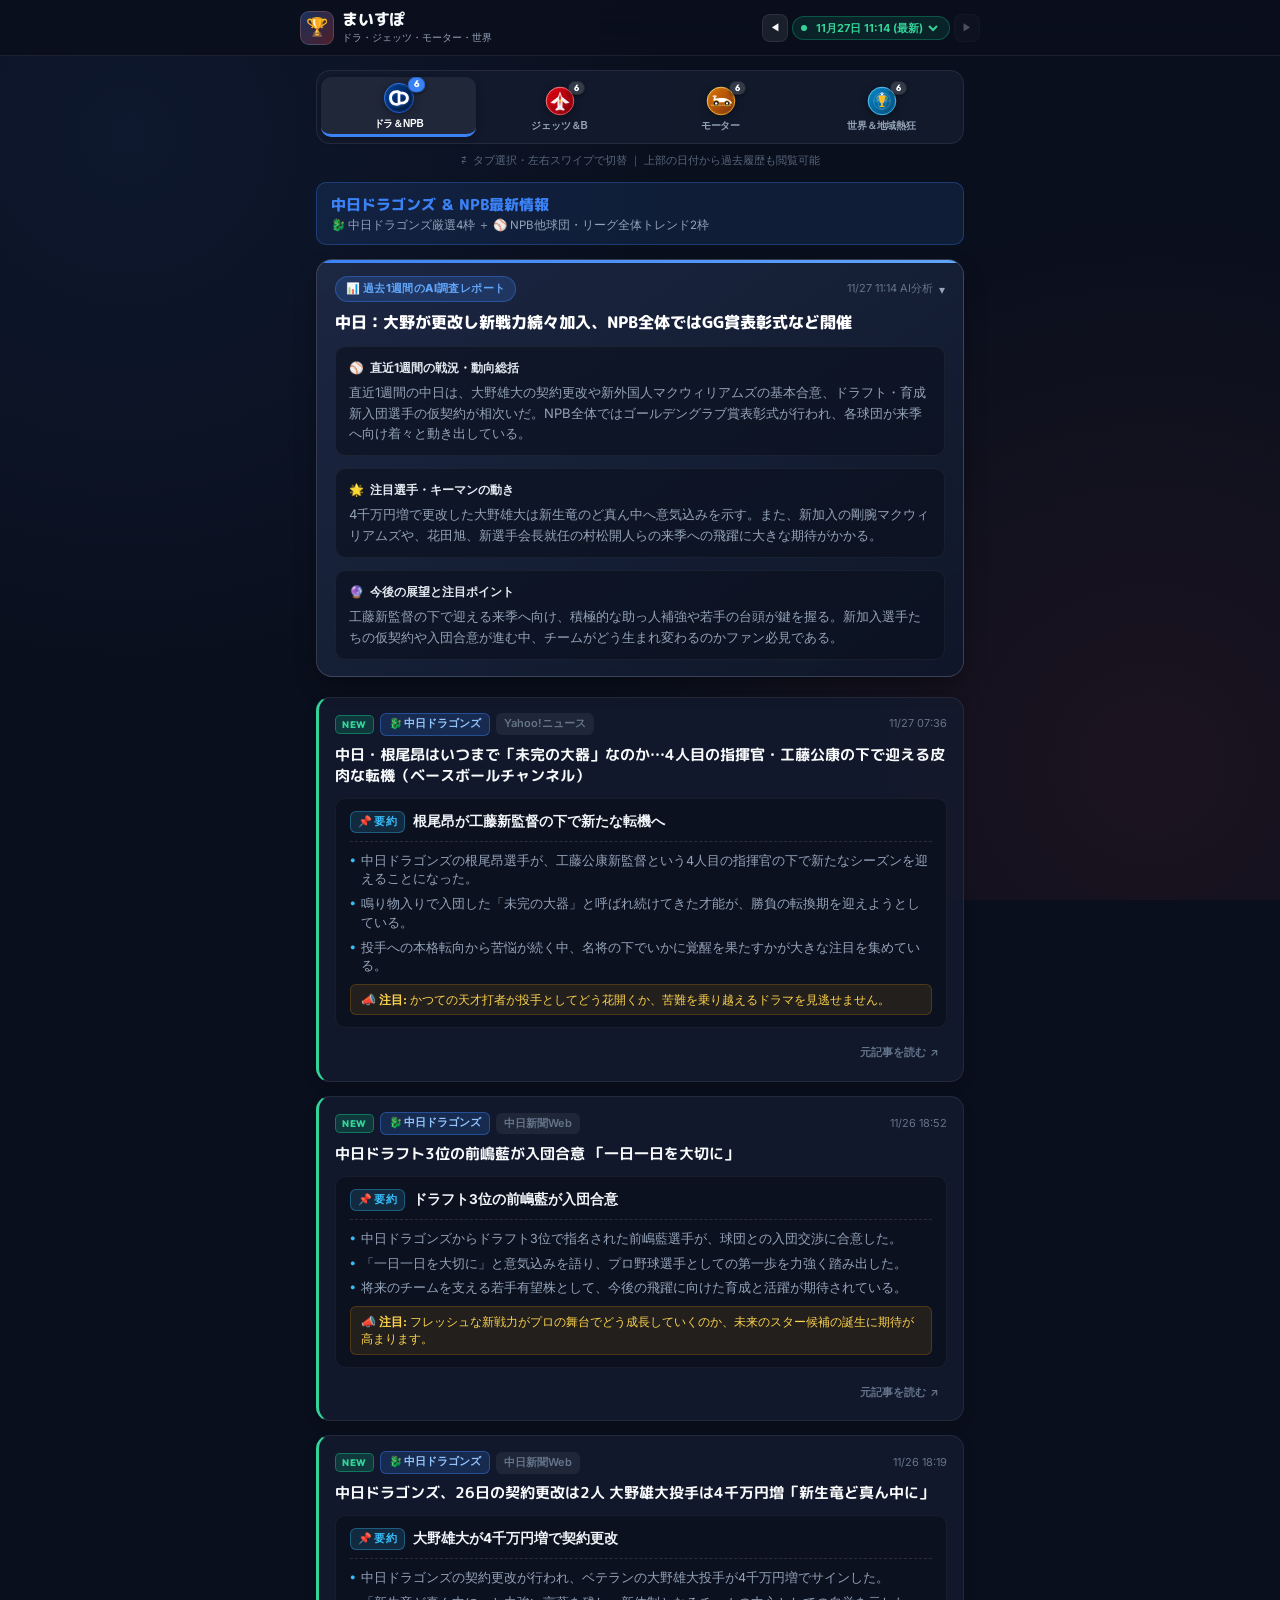
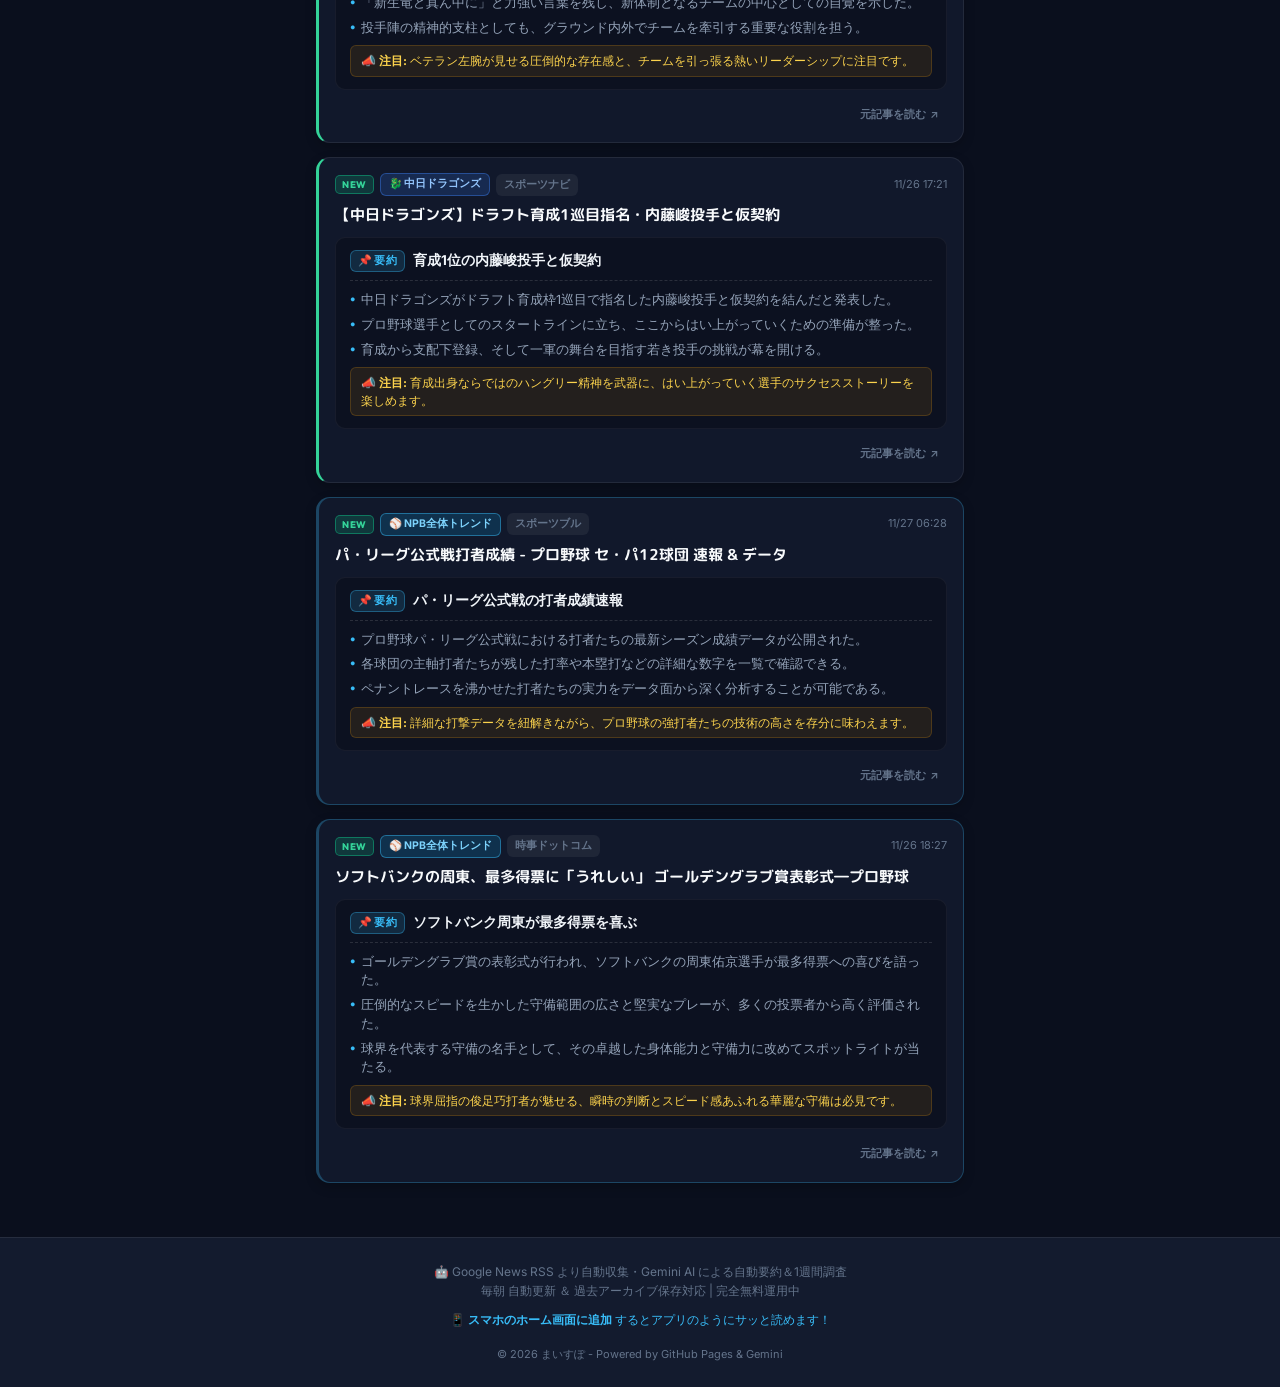
==== commit b8fa92e1: "chore: 毎朝のまいすぽ速報＆アーカイブを自動更新 2026-11-27 11:14" ====
--- a/docs/index.html
+++ b/docs/index.html
@@ -38,7 +38,7 @@
                 <div class="update-badge" id="updateBadge">
                     <span class="pulse-dot" id="liveDot"></span>
                     <select id="dateSelect" class="date-select" aria-label="表示する日付を選択">
-                        <option value="latest">11月26日 11:17 更新</option>
+                        <option value="latest">11月27日 11:14 更新</option>
                     </select>
                 </div>
                 <button type="button" class="date-nav-btn" id="nextDateBtn" aria-label="翌日のニュースを表示" title="翌日のニュース" disabled>▶</button>
@@ -104,24 +104,24 @@
             <div class="report-header">
                 <span class="report-badge">📊 過去1週間のAI調査レポート</span>
                 <span class="report-header-right">
-                    <span class="report-date">11/26 11:15 AI分析</span>
+                    <span class="report-date">11/27 11:14 AI分析</span>
                     <span class="report-chevron" aria-hidden="true">▾</span>
                 </span>
             </div>
-            <h3 class="report-title">中日が160キロ剛腕マクウィリアムズら積極補強！工藤体制の新布陣が始動</h3>
+            <h3 class="report-title">中日：大野が更改し新戦力続々加入、NPB全体ではGG賞表彰式など開催</h3>
         </summary>
         <div class="report-body">
             <div class="report-section">
                 <div class="report-section-title">⚾ <strong>直近1週間の戦況・動向総括</strong></div>
-                <div class="report-section-text">中日は新外国人サム・マクウィリアムズとの基本合意や育成新人の仮契約など積極的な補強を進める。また、新選手会長に村松開人が就任し、工藤新体制のもとでチームの若返りと捲土重来に向けた準備が着実に進んでいる。</div>
+                <div class="report-section-text">直近1週間の中日は、大野雄大の契約更改や新外国人マクウィリアムズの基本合意、ドラフト・育成新入団選手の仮契約が相次いだ。NPB全体ではゴールデングラブ賞表彰式が行われ、各球団が来季へ向け着々と動き出している。</div>
             </div>
             <div class="report-section">
                 <div class="report-section-title">🌟 <strong>注目選手・キーマンの動き</strong></div>
-                <div class="report-section-text">最速160キロ＆201cmの剛腕マクウィリアムズの加入に加え、ファーム中地区優秀選手賞を受賞した花田旭の来季1軍での飛躍や、新選手会長・村松開人のリーダーシップに大きな期待が寄せられている。</div>
+                <div class="report-section-text">4千万円増で更改した大野雄大は新生竜のど真ん中へ意気込みを示す。また、新加入の剛腕マクウィリアムズや、花田旭、新選手会長就任の村松開人らの来季への飛躍に大きな期待がかかる。</div>
             </div>
             <div class="report-section">
                 <div class="report-section-title">🔮 <strong>今後の展望と注目ポイント</strong></div>
-                <div class="report-section-text">工藤ドラゴンズを支える柳、宏斗、金丸らの先発陣に新助っ人リリーフ陣がどう噛み合うか。秋季・ストーブリーグの戦力整備が進む中、若手と新戦力の融合によるチームの底上げと来季の巻き返しに注目が集まる。</div>
+                <div class="report-section-text">工藤新監督の下で迎える来季へ向け、積極的な助っ人補強や若手の台頭が鍵を握る。新加入選手たちの仮契約や入団合意が進む中、チームがどう生まれ変わるのかファン必見である。</div>
             </div>
         </div>
     </details>
@@ -131,155 +131,155 @@
             <!-- 最新ニュース要約カード群 -->
             <div class="news-grid" id="news-grid-dragons">
                 
-        <article class="news-card is-new" data-url="https://news.google.com/rss/articles/CBMie0FVX3lxTFBKMmNnbEc4YkozYnBhbmN4R0xFQktJMjZDdVhaU3lIZFFITDV2VmptX1lVc0VCa0pyaE5sbml5WWdrVG9xTGQ3Tkw4dmIzVGVkZ0Y3cnlETnVrLWdDSUJLQ29HLXVSLWlUa2pyRE9LYloyWkkyT05KaUlVVQ?oc=5">
+        <article class="news-card is-new" data-url="https://news.google.com/rss/articles/CBMif0FVX3lxTE1ZWkZyZ1VHb0dySk5mNUVvQ3ZOTGtiVkpCczhrS05kVDZIUkxEZzVfWXhFVjBHVGxPaXNmemVmMTRtclREWkl3ZV9EbTk1TGw0NlpxNHUtYXlPQ0hWcElJVkpKNFE4d1g0V0FWdUNOZmxiTUlsbnp3X1hiVmVxck0?oc=5">
             <div class="card-header">
                 <div class="card-meta-left">
                     <span class="badge-new">NEW</span>
                     <span class="badge-subtag subtag-team">🐉 中日ドラゴンズ</span>
-                    <span class="card-source">日テレNEWS NNN</span>
-                </div>
-                <span class="card-date">11/26 06:00</span>
-            </div>
-            <h3 class="card-title">【中日】工藤ドラゴンズ支える先発“4本柱” 浴衣姿の柳、宏斗、金丸が全身で『100勝』祝い 「大野さんは幸せや！」と本人ご満悦 一丸満面の笑みフォト公開</h3>
-            <div class="summary-box">
-                <div class="summary-headline"><span class="headline-badge">📌 要約</span> 先発4本柱が浴衣姿で大野雄大の100勝を祝福</div>
-                <div class="summary-points">
-                    <div class="summary-point"><span class="dot">•</span><span>大野雄大、柳裕日、高橋宏斗、金丸夢斗の先発カルテットが浴衣姿で集結した。</span></div><div class="summary-point"><span class="dot">•</span><span>大野の通算100勝達成を全身で祝福し、「大野さんは幸せや！」と本人がご満悦の表情を見せた。</span></div><div class="summary-point"><span class="dot">•</span><span>チームの結束力の強さが垣間見える一丸となった満面の笑みフォトが公開され話題となっている。</span></div>
-                </div>
-                <div class="summary-takeaway">📣 <strong>注目:</strong> エースたちの仲の良さとチームの一体感を感じさせ、来季の勝利への期待が大きく膨らむ微笑ましいエピソードです。</div>
-            </div>
-            <div class="card-footer">
-                <a href="https://news.google.com/rss/articles/CBMie0FVX3lxTFBKMmNnbEc4YkozYnBhbmN4R0xFQktJMjZDdVhaU3lIZFFITDV2VmptX1lVc0VCa0pyaE5sbml5WWdrVG9xTGQ3Tkw4dmIzVGVkZ0Y3cnlETnVrLWdDSUJLQ29HLXVSLWlUa2pyRE9LYloyWkkyT05KaUlVVQ?oc=5" target="_blank" rel="noopener noreferrer" class="btn-read-more">
-                    <span>元記事を読む</span>
-                    <span>↗</span>
-                </a>
-            </div>
-        </article>
-        
-
-        <article class="news-card is-new" data-url="https://news.google.com/rss/articles/CBMiVEFVX3lxTE8ybTJ1QmYySjlxT3JSLUNNNk11c1ZxUExNRW1pMGpkWW9UblUtN054T3VVSURtNGxnY3E5UkdSLXFmNXdVeWZpNGttOHZIOUwyYTZJMQ?oc=5">
+                    <span class="card-source">Yahoo!ニュース</span>
+                </div>
+                <span class="card-date">11/27 07:36</span>
+            </div>
+            <h3 class="card-title">中日・根尾昂はいつまで「未完の大器」なのか…4人目の指揮官・工藤公康の下で迎える皮肉な転機（ベースボールチャンネル）</h3>
+            <div class="summary-box">
+                <div class="summary-headline"><span class="headline-badge">📌 要約</span> 根尾昂が工藤新監督の下で新たな転機へ</div>
+                <div class="summary-points">
+                    <div class="summary-point"><span class="dot">•</span><span>中日ドラゴンズの根尾昂選手が、工藤公康新監督という4人目の指揮官の下で新たなシーズンを迎えることになった。</span></div><div class="summary-point"><span class="dot">•</span><span>鳴り物入りで入団した「未完の大器」と呼ばれ続けてきた才能が、勝負の転換期を迎えようとしている。</span></div><div class="summary-point"><span class="dot">•</span><span>投手への本格転向から苦悩が続く中、名将の下でいかに覚醒を果たすかが大きな注目を集めている。</span></div>
+                </div>
+                <div class="summary-takeaway">📣 <strong>注目:</strong> かつての天才打者が投手としてどう花開くか、苦難を乗り越えるドラマを見逃せません。</div>
+            </div>
+            <div class="card-footer">
+                <a href="https://news.google.com/rss/articles/CBMif0FVX3lxTE1ZWkZyZ1VHb0dySk5mNUVvQ3ZOTGtiVkpCczhrS05kVDZIUkxEZzVfWXhFVjBHVGxPaXNmemVmMTRtclREWkl3ZV9EbTk1TGw0NlpxNHUtYXlPQ0hWcElJVkpKNFE4d1g0V0FWdUNOZmxiTUlsbnp3X1hiVmVxck0?oc=5" target="_blank" rel="noopener noreferrer" class="btn-read-more">
+                    <span>元記事を読む</span>
+                    <span>↗</span>
+                </a>
+            </div>
+        </article>
+        
+
+        <article class="news-card is-new" data-url="https://news.google.com/rss/articles/CBMiVEFVX3lxTFBiRjRHTlFkeXJfaDcwTlpKX05SR0huY3J2TGZrZ2hHb3FRUUxBSzh4UlJ5OUFzYWRyRG1XU25JTm5CeWJkc1ZMdzVwaUsxNXppQTZMSw?oc=5">
             <div class="card-header">
                 <div class="card-meta-left">
                     <span class="badge-new">NEW</span>
                     <span class="badge-subtag subtag-team">🐉 中日ドラゴンズ</span>
                     <span class="card-source">中日新聞Web</span>
                 </div>
-                <span class="card-date">11/25 21:19</span>
-            </div>
-            <h3 class="card-title">中日・花田旭、ファーム中地区の優秀選手賞を受賞！今季2軍戦51試合で9本塁打30打点＆1軍4本塁打 来季は1軍タイトル獲得へ「チームを勝たせられる存在に」：中日スポーツ・東京中日スポーツ</h3>
-            <div class="summary-box">
-                <div class="summary-headline"><span class="headline-badge">📌 要約</span> 中日の花田旭がファーム中地区優秀選手賞を受賞</div>
-                <div class="summary-points">
-                    <div class="summary-point"><span class="dot">•</span><span>今季2軍戦51試合に出場し9本塁打、30打点をマークする優れた成績を残した。</span></div><div class="summary-point"><span class="dot">•</span><span>1軍舞台でも4本塁打を放つなど、将来の長距離砲として確かなポテンシャルを発揮した。</span></div><div class="summary-point"><span class="dot">•</span><span>来季は1軍でのタイトル獲得を目標に掲げ、チームを勝利へ導く主軸への飛躍を誓っている。</span></div>
-                </div>
-                <div class="summary-takeaway">📣 <strong>注目:</strong> 若き大砲候補としてメキメキと頭角を現しており、来季のレギュラー争いを激化させる存在として非常に楽しみな選手です。</div>
-            </div>
-            <div class="card-footer">
-                <a href="https://news.google.com/rss/articles/CBMiVEFVX3lxTE8ybTJ1QmYySjlxT3JSLUNNNk11c1ZxUExNRW1pMGpkWW9UblUtN054T3VVSURtNGxnY3E5UkdSLXFmNXdVeWZpNGttOHZIOUwyYTZJMQ?oc=5" target="_blank" rel="noopener noreferrer" class="btn-read-more">
-                    <span>元記事を読む</span>
-                    <span>↗</span>
-                </a>
-            </div>
-        </article>
-        
-
-        <article class="news-card is-new" data-url="https://news.google.com/rss/articles/CBMicEFVX3lxTE5NUkNKbklwQnY1YVYxY0RUUzJyand0VlpnSzJGd3Q4VnhyVUpHd1RFa3ZQbmhwaUNCaGE0MGQzQk85VHlJYTRWMVFwN09fWklJMHlod0JWMFY5M0ttQkFkWXJROTJGTDdubkhsWl90aUc?oc=5">
+                <span class="card-date">11/26 18:52</span>
+            </div>
+            <h3 class="card-title">中日ドラフト3位の前嶋藍が入団合意 「一日一日を大切に」</h3>
+            <div class="summary-box">
+                <div class="summary-headline"><span class="headline-badge">📌 要約</span> ドラフト3位の前嶋藍が入団合意</div>
+                <div class="summary-points">
+                    <div class="summary-point"><span class="dot">•</span><span>中日ドラゴンズからドラフト3位で指名された前嶋藍選手が、球団との入団交渉に合意した。</span></div><div class="summary-point"><span class="dot">•</span><span>「一日一日を大切に」と意気込みを語り、プロ野球選手としての第一歩を力強く踏み出した。</span></div><div class="summary-point"><span class="dot">•</span><span>将来のチームを支える若手有望株として、今後の飛躍に向けた育成と活躍が期待されている。</span></div>
+                </div>
+                <div class="summary-takeaway">📣 <strong>注目:</strong> フレッシュな新戦力がプロの舞台でどう成長していくのか、未来のスター候補の誕生に期待が高まります。</div>
+            </div>
+            <div class="card-footer">
+                <a href="https://news.google.com/rss/articles/CBMiVEFVX3lxTFBiRjRHTlFkeXJfaDcwTlpKX05SR0huY3J2TGZrZ2hHb3FRUUxBSzh4UlJ5OUFzYWRyRG1XU25JTm5CeWJkc1ZMdzVwaUsxNXppQTZMSw?oc=5" target="_blank" rel="noopener noreferrer" class="btn-read-more">
+                    <span>元記事を読む</span>
+                    <span>↗</span>
+                </a>
+            </div>
+        </article>
+        
+
+        <article class="news-card is-new" data-url="https://news.google.com/rss/articles/CBMiVEFVX3lxTFBnWTZGVWRYakJxa25mN0Njb3hjVE5mQ0xGXzNvaGVVSmU4UWlvV3lLU19JSXpWX01DNmVNb2xwdndoNWZscFJJdFpqWVVZLVVQV1hGYg?oc=5">
             <div class="card-header">
                 <div class="card-meta-left">
                     <span class="badge-new">NEW</span>
                     <span class="badge-subtag subtag-team">🐉 中日ドラゴンズ</span>
-                    <span class="card-source">信濃毎日新聞デジタル</span>
-                </div>
-                <span class="card-date">11/25 21:08</span>
-            </div>
-            <h3 class="card-title">「160キロを投げ、応援されるピッチャーに」 ドラゴンズ育成1位・上田西の内藤崚選手が仮契約</h3>
-            <div class="summary-box">
-                <div class="summary-headline"><span class="headline-badge">📌 要約</span> 中日育成1位の内藤崚が将来の160キロを目標に仮契約</div>
-                <div class="summary-points">
-                    <div class="summary-point"><span class="dot">•</span><span>長野県・上田西高校の内藤崚選手が中日ドラゴンズと育成1位で仮契約を結んだ。</span></div><div class="summary-point"><span class="dot">•</span><span>将来的に球速160キロをマークし、ファンから愛される投手になるという大きな目標を掲げた。</span></div><div class="summary-point"><span class="dot">•</span><span>まずは支配下登録を勝ち取ることを最初の関門として、強い決意を持ってプロの世界へ飛び込む。</span></div>
-                </div>
-                <div class="summary-takeaway">📣 <strong>注目:</strong> 無限のロマンを秘めた高校生右腕が、プロの育成システムでどのように磨かれスピードスターへ成長していくか目が離せません。</div>
-            </div>
-            <div class="card-footer">
-                <a href="https://news.google.com/rss/articles/CBMicEFVX3lxTE5NUkNKbklwQnY1YVYxY0RUUzJyand0VlpnSzJGd3Q4VnhyVUpHd1RFa3ZQbmhwaUNCaGE0MGQzQk85VHlJYTRWMVFwN09fWklJMHlod0JWMFY5M0ttQkFkWXJROTJGTDdubkhsWl90aUc?oc=5" target="_blank" rel="noopener noreferrer" class="btn-read-more">
-                    <span>元記事を読む</span>
-                    <span>↗</span>
-                </a>
-            </div>
-        </article>
-        
-
-        <article class="news-card is-new" data-url="https://news.google.com/rss/articles/CBMif0FVX3lxTE4zQ3l6TmIxelN4dktrdkFBYmljYkpSQWFVYzdlYmRWeTV3Q2NLY1I2dmI5aWYzMDBVYU5fSlZ2YVVWdUZrNndyM0s3eVNGOU1EYnd6V3dCYVd4VmFYWmVYRDJGeTA2WTZ4RGdSYlE5S0FVaFpjOElKbi1SdHZRRTA?oc=5">
+                    <span class="card-source">中日新聞Web</span>
+                </div>
+                <span class="card-date">11/26 18:19</span>
+            </div>
+            <h3 class="card-title">中日ドラゴンズ、26日の契約更改は2人 大野雄大投手は4千万円増「新生竜ど真ん中に」</h3>
+            <div class="summary-box">
+                <div class="summary-headline"><span class="headline-badge">📌 要約</span> 大野雄大が4千万円増で契約更改</div>
+                <div class="summary-points">
+                    <div class="summary-point"><span class="dot">•</span><span>中日ドラゴンズの契約更改が行われ、ベテランの大野雄大投手が4千万円増でサインした。</span></div><div class="summary-point"><span class="dot">•</span><span>「新生竜ど真ん中に」と力強い言葉を残し、新体制となるチームの中心としての自覚を示した。</span></div><div class="summary-point"><span class="dot">•</span><span>投手陣の精神的支柱としても、グラウンド内外でチームを牽引する重要な役割を担う。</span></div>
+                </div>
+                <div class="summary-takeaway">📣 <strong>注目:</strong> ベテラン左腕が見せる圧倒的な存在感と、チームを引っ張る熱いリーダーシップに注目です。</div>
+            </div>
+            <div class="card-footer">
+                <a href="https://news.google.com/rss/articles/CBMiVEFVX3lxTFBnWTZGVWRYakJxa25mN0Njb3hjVE5mQ0xGXzNvaGVVSmU4UWlvV3lLU19JSXpWX01DNmVNb2xwdndoNWZscFJJdFpqWVVZLVVQV1hGYg?oc=5" target="_blank" rel="noopener noreferrer" class="btn-read-more">
+                    <span>元記事を読む</span>
+                    <span>↗</span>
+                </a>
+            </div>
+        </article>
+        
+
+        <article class="news-card is-new" data-url="https://news.google.com/rss/articles/CBMic0FVX3lxTFBYNW5LYjNsSFV6UjJrSjhpLWJWZnYycTFDbGRXRHFXdENwalJxWm5VdUdSZjVXRWdyU041UUVTcjVTUFFvVkpzX2tqVkFUdDExNENPN21EOGM5MUFLNUk4OFRpZFNRV1kwb21JVEJGZ2J3WGM?oc=5">
             <div class="card-header">
                 <div class="card-meta-left">
                     <span class="badge-new">NEW</span>
                     <span class="badge-subtag subtag-team">🐉 中日ドラゴンズ</span>
-                    <span class="card-source">Yahoo!ニュース</span>
-                </div>
-                <span class="card-date">11/25 17:59</span>
-            </div>
-            <h3 class="card-title">「ロマンを感じる投手に…」プロ野球・ドラフトで中日ドラゴンズから育成1位指名、長野・上田西高校の内藤崚投手が仮契約「まずは支配下登録を目指して…恩返しをしたい」（ＳＢＣ信越放送）</h3>
-            <div class="summary-box">
-                <div class="summary-headline"><span class="headline-badge">📌 要約</span> 育成1位の内藤崚が仮契約、まずは支配下登録へ意欲</div>
-                <div class="summary-points">
-                    <div class="summary-point"><span class="dot">•</span><span>中日から育成1位指名を受けた上田西高校の内藤崚投手が仮契約を完了させた。</span></div><div class="summary-point"><span class="dot">•</span><span>「ロマンを感じる投手になりたい」と語り、育ててくれた周囲への恩返しを誓っている。</span></div><div class="summary-point"><span class="dot">•</span><span>まずは育成から支配下登録を勝ち取り、1軍の舞台で躍動することを当面の目標としている。</span></div>
-                </div>
-                <div class="summary-takeaway">📣 <strong>注目:</strong> 未来のエース候補として大きな期待を背負う若武者の、プロとしての第一歩となる記念すべき船出を応援したくなるニュースです。</div>
-            </div>
-            <div class="card-footer">
-                <a href="https://news.google.com/rss/articles/CBMif0FVX3lxTE4zQ3l6TmIxelN4dktrdkFBYmljYkpSQWFVYzdlYmRWeTV3Q2NLY1I2dmI5aWYzMDBVYU5fSlZ2YVVWdUZrNndyM0s3eVNGOU1EYnd6V3dCYVd4VmFYWmVYRDJGeTA2WTZ4RGdSYlE5S0FVaFpjOElKbi1SdHZRRTA?oc=5" target="_blank" rel="noopener noreferrer" class="btn-read-more">
-                    <span>元記事を読む</span>
-                    <span>↗</span>
-                </a>
-            </div>
-        </article>
-        
-
-        <article class="news-card is-new card-type-league" data-url="https://news.google.com/rss/articles/CBMibkFVX3lxTE84YzNKWjMzX3RlbnVEUTN1Zk1uZi1FVjZTOUQtaU05Tkw5UlVicF9NR1BJZE5ZclNtY1ltaUs5dkczOXlvTmpNRXFYZHhZWEk1NjVqY2UwWGZZeFBDWDlwWEl5VFVLU25HUkc1LXJ3?oc=5">
+                    <span class="card-source">スポーツナビ</span>
+                </div>
+                <span class="card-date">11/26 17:21</span>
+            </div>
+            <h3 class="card-title">【中日ドラゴンズ】ドラフト育成1巡目指名・内藤峻投手と仮契約</h3>
+            <div class="summary-box">
+                <div class="summary-headline"><span class="headline-badge">📌 要約</span> 育成1位の内藤峻投手と仮契約</div>
+                <div class="summary-points">
+                    <div class="summary-point"><span class="dot">•</span><span>中日ドラゴンズがドラフト育成枠1巡目で指名した内藤峻投手と仮契約を結んだと発表した。</span></div><div class="summary-point"><span class="dot">•</span><span>プロ野球選手としてのスタートラインに立ち、ここからはい上がっていくための準備が整った。</span></div><div class="summary-point"><span class="dot">•</span><span>育成から支配下登録、そして一軍の舞台を目指す若き投手の挑戦が幕を開ける。</span></div>
+                </div>
+                <div class="summary-takeaway">📣 <strong>注目:</strong> 育成出身ならではのハングリー精神を武器に、はい上がっていく選手のサクセスストーリーを楽しめます。</div>
+            </div>
+            <div class="card-footer">
+                <a href="https://news.google.com/rss/articles/CBMic0FVX3lxTFBYNW5LYjNsSFV6UjJrSjhpLWJWZnYycTFDbGRXRHFXdENwalJxWm5VdUdSZjVXRWdyU041UUVTcjVTUFFvVkpzX2tqVkFUdDExNENPN21EOGM5MUFLNUk4OFRpZFNRV1kwb21JVEJGZ2J3WGM?oc=5" target="_blank" rel="noopener noreferrer" class="btn-read-more">
+                    <span>元記事を読む</span>
+                    <span>↗</span>
+                </a>
+            </div>
+        </article>
+        
+
+        <article class="news-card is-new card-type-league" data-url="https://news.google.com/rss/articles/CBMiZkFVX3lxTE54X0VzRHBBSDY1bUc4WlFaX2U2UUJiOUpDYjNRV2l4ZFpHYUppUTZIaUNWaVRPRjFabklLTGp3WDBjR3JCZGs4ZXlSa2NvYWZjYk0wT3ozb0thUzJRQk9FR3NPNF84UQ?oc=5">
             <div class="card-header">
                 <div class="card-meta-left">
                     <span class="badge-new">NEW</span>
                     <span class="badge-subtag subtag-league">⚾ NPB全体トレンド</span>
-                    <span class="card-source">au Webポータル</span>
-                </div>
-                <span class="card-date">11/26 05:00</span>
-            </div>
-            <h3 class="card-title">DeNA・牧 3年ぶり3度目ベストナイン カブス契約合意の同学年・佐藤輝明に刺激「セ・リーグを盛り上げていきたい」</h3>
-            <div class="summary-box">
-                <div class="summary-headline"><span class="headline-badge">📌 要約</span> DeNA・牧秀悟が3年ぶり3度目のベストナインを受賞</div>
-                <div class="summary-points">
-                    <div class="summary-point"><span class="dot">•</span><span>DeNAの主砲・牧秀悟が3年ぶり3度目となるベストナインのタイトルに輝いた。</span></div><div class="summary-point"><span class="dot">•</span><span>カブスと契約合意した同学年の佐藤輝明の存在に大きな刺激を受けていることを明かした。</span></div><div class="summary-point"><span class="dot">•</span><span>お互いに切磋琢磨しながら、これからもセ・リーグ全体を強く盛り上げていこうと意気込んでいる。</span></div>
-                </div>
-                <div class="summary-takeaway">📣 <strong>注目:</strong> 球界を牽引するスター選手の高い意識と、同世代ライバルとの熱い絆を感じさせ、来季のペナントレースがさらに楽しみになります。</div>
-            </div>
-            <div class="card-footer">
-                <a href="https://news.google.com/rss/articles/CBMibkFVX3lxTE84YzNKWjMzX3RlbnVEUTN1Zk1uZi1FVjZTOUQtaU05Tkw5UlVicF9NR1BJZE5ZclNtY1ltaUs5dkczOXlvTmpNRXFYZHhZWEk1NjVqY2UwWGZZeFBDWDlwWEl5VFVLU25HUkc1LXJ3?oc=5" target="_blank" rel="noopener noreferrer" class="btn-read-more">
-                    <span>元記事を読む</span>
-                    <span>↗</span>
-                </a>
-            </div>
-        </article>
-        
-
-        <article class="news-card is-new card-type-league" data-url="https://news.google.com/rss/articles/CBMif0FVX3lxTE9QT0pyUnhzNWczSERXX1RNaFIzTUtRNExKSGtrSWpFUDNwZjdOQmE1QjlWa2VIcm5ZaERkb2NDZFVvMWVXS1NFRF9UZElWaFpUUFowQWxRT2dXbjIzcTB0dEg3Z0lfR2llRzJFREY3M1pVNktUREQwWmFKUGZWUlk?oc=5">
+                    <span class="card-source">スポーツブル</span>
+                </div>
+                <span class="card-date">11/27 06:28</span>
+            </div>
+            <h3 class="card-title">パ・リーグ公式戦打者成績 - プロ野球 セ・パ12球団 速報 &amp; データ</h3>
+            <div class="summary-box">
+                <div class="summary-headline"><span class="headline-badge">📌 要約</span> パ・リーグ公式戦の打者成績速報</div>
+                <div class="summary-points">
+                    <div class="summary-point"><span class="dot">•</span><span>プロ野球パ・リーグ公式戦における打者たちの最新シーズン成績データが公開された。</span></div><div class="summary-point"><span class="dot">•</span><span>各球団の主軸打者たちが残した打率や本塁打などの詳細な数字を一覧で確認できる。</span></div><div class="summary-point"><span class="dot">•</span><span>ペナントレースを沸かせた打者たちの実力をデータ面から深く分析することが可能である。</span></div>
+                </div>
+                <div class="summary-takeaway">📣 <strong>注目:</strong> 詳細な打撃データを紐解きながら、プロ野球の強打者たちの技術の高さを存分に味わえます。</div>
+            </div>
+            <div class="card-footer">
+                <a href="https://news.google.com/rss/articles/CBMiZkFVX3lxTE54X0VzRHBBSDY1bUc4WlFaX2U2UUJiOUpDYjNRV2l4ZFpHYUppUTZIaUNWaVRPRjFabklLTGp3WDBjR3JCZGs4ZXlSa2NvYWZjYk0wT3ozb0thUzJRQk9FR3NPNF84UQ?oc=5" target="_blank" rel="noopener noreferrer" class="btn-read-more">
+                    <span>元記事を読む</span>
+                    <span>↗</span>
+                </a>
+            </div>
+        </article>
+        
+
+        <article class="news-card is-new card-type-league" data-url="https://news.google.com/rss/articles/CBMiY0FVX3lxTE5xV0Q0eGFfWk11bmdKNWh6UjdkcHhsek5PVkZQbHRDS19WbHozdWRCaGJyQTMzdkZpQW8wMlZkY0pzRXhHcF9SdWlWR2hZLVNzTmZRUFUyYk0xZjh5ZzJPOVFkOA?oc=5">
             <div class="card-header">
                 <div class="card-meta-left">
                     <span class="badge-new">NEW</span>
                     <span class="badge-subtag subtag-league">⚾ NPB全体トレンド</span>
-                    <span class="card-source">Yahoo!ニュース</span>
-                </div>
-                <span class="card-date">11/25 18:10</span>
-            </div>
-            <h3 class="card-title">ソフトバンク・栗原陵矢がパ・リーグMVP「自分では考えられなかった賞」 今季40本塁打118打点で2冠に輝く（サンケイスポーツ）</h3>
-            <div class="summary-box">
-                <div class="summary-headline"><span class="headline-badge">📌 要約</span> ソフトバンク・栗原陵矢が今季40本塁打などでパMVP</div>
-                <div class="summary-points">
-                    <div class="summary-point"><span class="dot">•</span><span>今季40本塁打と118打点の圧倒的な成績を残し、見事パ・リーグの二冠王に輝いた。</span></div><div class="summary-point"><span class="dot">•</span><span>本人も「自分では考えられなかった賞」と語るほどの飛躍的なシーズンでMVPを受賞した。</span></div><div class="summary-point"><span class="dot">•</span><span>チームの主軸として驚異的な打撃成績を叩き出し、パ・リーグの頂点に立つ圧倒的な存在感を示した。</span></div>
-                </div>
-                <div class="summary-takeaway">📣 <strong>注目:</strong> キャリアハイを大きく更新する大爆発でチームを牽引した姿は圧巻であり、日本プロ野球界の歴史に名を刻む圧巻のシーズンでした。</div>
-            </div>
-            <div class="card-footer">
-                <a href="https://news.google.com/rss/articles/CBMif0FVX3lxTE9QT0pyUnhzNWczSERXX1RNaFIzTUtRNExKSGtrSWpFUDNwZjdOQmE1QjlWa2VIcm5ZaERkb2NDZFVvMWVXS1NFRF9UZElWaFpUUFowQWxRT2dXbjIzcTB0dEg3Z0lfR2llRzJFREY3M1pVNktUREQwWmFKUGZWUlk?oc=5" target="_blank" rel="noopener noreferrer" class="btn-read-more">
+                    <span class="card-source">時事ドットコム</span>
+                </div>
+                <span class="card-date">11/26 18:27</span>
+            </div>
+            <h3 class="card-title">ソフトバンクの周東、最多得票に「うれしい」 ゴールデングラブ賞表彰式―プロ野球</h3>
+            <div class="summary-box">
+                <div class="summary-headline"><span class="headline-badge">📌 要約</span> ソフトバンク周東が最多得票を喜ぶ</div>
+                <div class="summary-points">
+                    <div class="summary-point"><span class="dot">•</span><span>ゴールデングラブ賞の表彰式が行われ、ソフトバンクの周東佑京選手が最多得票への喜びを語った。</span></div><div class="summary-point"><span class="dot">•</span><span>圧倒的なスピードを生かした守備範囲の広さと堅実なプレーが、多くの投票者から高く評価された。</span></div><div class="summary-point"><span class="dot">•</span><span>球界を代表する守備の名手として、その卓越した身体能力と守備力に改めてスポットライトが当たる。</span></div>
+                </div>
+                <div class="summary-takeaway">📣 <strong>注目:</strong> 球界屈指の俊足巧打者が魅せる、瞬時の判断とスピード感あふれる華麗な守備は必見です。</div>
+            </div>
+            <div class="card-footer">
+                <a href="https://news.google.com/rss/articles/CBMiY0FVX3lxTE5xV0Q0eGFfWk11bmdKNWh6UjdkcHhsek5PVkZQbHRDS19WbHozdWRCaGJyQTMzdkZpQW8wMlZkY0pzRXhHcF9SdWlWR2hZLVNzTmZRUFUyYk0xZjh5ZzJPOVFkOA?oc=5" target="_blank" rel="noopener noreferrer" class="btn-read-more">
                     <span>元記事を読む</span>
                     <span>↗</span>
                 </a>
@@ -306,24 +306,24 @@
             <div class="report-header">
                 <span class="report-badge">📊 過去1週間のAI調査レポート</span>
                 <span class="report-header-right">
-                    <span class="report-date">11/26 11:15 AI分析</span>
+                    <span class="report-date">11/27 11:14 AI分析</span>
                     <span class="report-chevron" aria-hidden="true">▾</span>
                 </span>
             </div>
-            <h3 class="report-title">千葉JがU18初優勝＆富樫オールスター最多得票へ</h3>
+            <h3 class="report-title">千葉J U18初優勝＆富樫の快挙、Bリーグ新アリーナ計画も発表</h3>
         </summary>
         <div class="report-body">
             <div class="report-section">
                 <div class="report-section-title">🏀 <strong>直近1週間の戦況・動向総括</strong></div>
-                <div class="report-section-text">千葉ジェッツはU18が選手権初優勝を飾り、エース富樫勇樹がオールスター最多得票を記録。一方でエルジー・ギルとの契約解除やロスター変動などチーム編成の動きも続いた1週間となった。</div>
+                <div class="report-section-text">直近1週間、千葉ジェッツはU18が大会初優勝を飾り、エルジー・ギルとの契約解除や南船橋装飾プロジェクトの始動など多様な動向が見られた。また、FE名古屋の新アリーナ名称決定や日本代表のW杯予選など、Bリーグ全体や日本代表も大きなトピックが相次いだ。</div>
             </div>
             <div class="report-section">
                 <div class="report-section-title">🌟 <strong>注目選手・キーマンの動き</strong></div>
-                <div class="report-section-text">千葉Jの富樫勇樹はオールスター11大会連続の選出に加えDAZNアンバサダーに就任。またU18では深水虎太郎がMVPを獲得し、日本代表のレバノン戦ロスターには比江島慎が入り、渡邊雄太は外れた。</div>
+                <div class="report-section-text">千葉Jの富樫勇樹はオールスターで11大会連続11回目の最多得票選出に加え、『DAZNバスケットボールアンバサダー』に就任。U18では深水虎太郎選手がMVPを獲得。日本代表ではベテランの比江島慎らがロスター入りした。</div>
             </div>
             <div class="report-section">
                 <div class="report-section-title">🔮 <strong>今後の展望と注目ポイント</strong></div>
-                <div class="report-section-text">Bリーグオールスター選出選手の活躍や、次世代を担うU18王者の今後の成長が楽しみである。日本代表のアウェー戦における戦いぶりや、千葉Jの今後のチーム再編の動きからも目が離せない。</div>
+                <div class="report-section-text">12月中旬には千葉ロッテマリーンズとのコラボデーが控えており、エンタメ性の高いイベントにも注目。Bプレミアに向けた新アリーナ構想や、日本代表のW杯予選の戦いぶりなど、クラブの枠を超えたBリーグ全体のトレンドからも目が離せない。</div>
             </div>
         </div>
     </details>
@@ -333,48 +333,100 @@
             <!-- 最新ニュース要約カード群 -->
             <div class="news-grid" id="news-grid-jets">
                 
-        <article class="news-card is-new" data-url="https://news.google.com/rss/articles/CBMiR0FVX3lxTFB1WVhWejIxaUV2MnZGT2xzajBOeGZNN3JhUGw3cW5USzJaWUkxMDIySW1yRDZHUE1GZWRkenNyWjMxU2VxZldJ?oc=5">
+        <article class="news-card is-new" data-url="https://news.google.com/rss/articles/CBMiU0FVX3lxTFBYMDR2SW80dzM0eDI1VmJ6NzRLVnBiN3ZVM3RzOEl0MmQ1RFhKWnpVSEFHU2hLR0kxTlIzZGxOOVNIZUJneW5ucEZZSWdwenZlQzZv?oc=5">
             <div class="card-header">
                 <div class="card-meta-left">
                     <span class="badge-new">NEW</span>
                     <span class="badge-subtag subtag-team">✈️ 千葉ジェッツ</span>
-                    <span class="card-source">スポーツブル</span>
-                </div>
-                <span class="card-date">11/26 07:19</span>
-            </div>
-            <h3 class="card-title">日本代表、レバノン戦のロスター12人決定…比江島慎がメンバー入り、渡邊雄太は外れる</h3>
-            <div class="summary-box">
-                <div class="summary-headline"><span class="headline-badge">📌 要約</span> バスケ日本代表のレバノン戦登録12名が決定</div>
-                <div class="summary-points">
-                    <div class="summary-point"><span class="dot">•</span><span>男子日本代表のレバノン戦に臨む最終ロスター12名が正式に発表されました。</span></div><div class="summary-point"><span class="dot">•</span><span>ベテランの比江島慎がメンバー入りを果たした一方、渡邊雄太は登録外となりました。</span></div><div class="summary-point"><span class="dot">•</span><span>国際大会の重要な一戦に向け、経験豊富な比江島を中心とした布陣で勝利を目指します。</span></div>
-                </div>
-                <div class="summary-takeaway">📣 <strong>注目:</strong> 比江島が勝負どころで見せる得点力やリーダーシップが、強敵レバノン撃破の鍵を握ります。</div>
-            </div>
-            <div class="card-footer">
-                <a href="https://news.google.com/rss/articles/CBMiR0FVX3lxTFB1WVhWejIxaUV2MnZGT2xzajBOeGZNN3JhUGw3cW5USzJaWUkxMDIySW1yRDZHUE1GZWRkenNyWjMxU2VxZldJ?oc=5" target="_blank" rel="noopener noreferrer" class="btn-read-more">
-                    <span>元記事を読む</span>
-                    <span>↗</span>
-                </a>
-            </div>
-        </article>
-        
-
-        <article class="news-card is-new" data-url="https://news.google.com/rss/articles/CBMiV0FVX3lxTE5zYVlSUzBCRmFfYnB3a0ExeU5LYWl6RFdLUklfQmtvQS1ieTV5dXJGSGhXZWt0bFJQVzdsSkxfT1BDV05UMDNHUlR2ZFJmUVRiMzgwRktDRQ?oc=5">
-            <div class="card-header">
-                <div class="card-meta-left">
-                    <span class="badge-new">NEW</span>
+                    <span class="card-source">CAMPFIRE (キャンプファイヤー)</span>
+                </div>
+                <span class="card-date">11/27 05:03</span>
+            </div>
+            <h3 class="card-title">千葉ジェッツ「南船橋装飾プロジェクト」バスケの街に熱狂を共につくりたい</h3>
+            <div class="summary-box">
+                <div class="summary-headline"><span class="headline-badge">📌 要約</span> 南船橋をバスケ一色に染める装飾PJ始動</div>
+                <div class="summary-points">
+                    <div class="summary-point"><span class="dot">•</span><span>千葉ジェッツが南船橋エリアをチームの装飾で彩るクラウドファンディング型プロジェクトを開始した。</span></div><div class="summary-point"><span class="dot">•</span><span>ホームタウンの一体感を高め、街全体でチームを応援する気運をさらに盛り上げる狙いがある。</span></div><div class="summary-point"><span class="dot">•</span><span>地域密着型のスポーツ文化において、ファンと街が一体となって熱狂空間を作り上げる試みである。</span></div>
+                </div>
+                <div class="summary-takeaway">📣 <strong>注目:</strong> 街の景色がチームカラーに染まっていくワクワク感を共有し、ホームでの試合への期待感が一気に高まる瞬間です。</div>
+            </div>
+            <div class="card-footer">
+                <a href="https://news.google.com/rss/articles/CBMiU0FVX3lxTFBYMDR2SW80dzM0eDI1VmJ6NzRLVnBiN3ZVM3RzOEl0MmQ1RFhKWnpVSEFHU2hLR0kxTlIzZGxOOVNIZUJneW5ucEZZSWdwenZlQzZv?oc=5" target="_blank" rel="noopener noreferrer" class="btn-read-more">
+                    <span>元記事を読む</span>
+                    <span>↗</span>
+                </a>
+            </div>
+        </article>
+        
+
+        <article class="news-card is-new" data-url="https://news.google.com/rss/articles/CBMiWkFVX3lxTE1YOUFQakhMdm5HOURPZXpleEhaYWMySGFZa1lua2VldGNQQm5rbG9yMWlsazlqQk43RWpMZVNwLXZWRlA1WFdtaUdpSlNQMEJGSVZBT1M0MEJTdw?oc=5">
+            <div class="card-header">
+                <div class="card-meta-left">
+                    <span class="badge-new">NEW</span>
+                    <span class="badge-subtag subtag-team">✈️ 千葉ジェッツ</span>
+                    <span class="card-source">www.bleague.jp</span>
+                </div>
+                <span class="card-date">11/26 23:13</span>
+            </div>
+            <h3 class="card-title">【一気見Bリーグ by スポーツくじWINNER＆DUNK】千葉J#2 富樫 勇樹の2026年9・10月の全3Pシュートまとめ｜りそなグループ B.LEAGUE 2026-27 シーズン</h3>
+            <div class="summary-box">
+                <div class="summary-headline"><span class="headline-badge">📌 要約</span> 富樫勇樹選手の3Pシュート一気見映像公開</div>
+                <div class="summary-points">
+                    <div class="summary-point"><span class="dot">•</span><span>千葉ジェッツの主将・富樫勇樹選手による2026年9月と10月の全3ポイントシュートがまとめられた。</span></div><div class="summary-point"><span class="dot">•</span><span>Bリーグ公式企画の一環として、エースの卓越したオフェンス力を堪能できる動画が配信されている。</span></div><div class="summary-point"><span class="dot">•</span><span>バスケットボールの花形である鮮やかな長距離砲の軌道を、ファンが手軽に振り返れる内容となっている。</span></div>
+                </div>
+                <div class="summary-takeaway">📣 <strong>注目:</strong> 日本代表を引っ張る司令塔が放つ、一瞬の隙を突く高精度なロングシュートの連続技を存分に楽しめる映像です。</div>
+            </div>
+            <div class="card-footer">
+                <a href="https://news.google.com/rss/articles/CBMiWkFVX3lxTE1YOUFQakhMdm5HOURPZXpleEhaYWMySGFZa1lua2VldGNQQm5rbG9yMWlsazlqQk43RWpMZVNwLXZWRlA1WFdtaUdpSlNQMEJGSVZBT1M0MEJTdw?oc=5" target="_blank" rel="noopener noreferrer" class="btn-read-more">
+                    <span>元記事を読む</span>
+                    <span>↗</span>
+                </a>
+            </div>
+        </article>
+        
+
+        <article class="news-card is-new" data-url="https://news.google.com/rss/articles/CBMiU0FVX3lxTE5OX2x6U3lwMzYwZlJsYi12WnRXc0Y3SEdrWnYwQ3liY2FlWWQ1V0VHaFJmRVVjN2dqLWRhNHFRZG1PZGFEYUxvQlYyMUVUa1VHWTk0?oc=5">
+            <div class="card-header">
+                <div class="card-meta-left">
+                    <span class="badge-new">NEW</span>
+                    <span class="badge-subtag subtag-team">✈️ 千葉ジェッツ</span>
+                    <span class="card-source">千葉ジェッツ</span>
+                </div>
+                <span class="card-date">11/26 20:18</span>
+            </div>
+            <h3 class="card-title">［11/25更新］【12/16(水) vs.名古屋D】千葉ジェッツ×千葉ロッテマリーンズコラボデー開催！</h3>
+            <div class="summary-box">
+                <div class="summary-headline"><span class="headline-badge">📌 要約</span> 千葉ジェッツとロッテのコラボデー開催決定</div>
+                <div class="summary-points">
+                    <div class="summary-point"><span class="dot">•</span><span>12月16日の名古屋D戦において、千葉ロッテマリーンズとのコラボレーションイベントの実施が発表された。</span></div><div class="summary-point"><span class="dot">•</span><span>千葉を拠点とするプロスポーツチーム同士の強力タッグにより、両チームのファンにとって特別な一日となる。</span></div><div class="summary-point"><span class="dot">•</span><span>異なる競技のクラブが手を取り合うことで、地域全体のスポーツシーンを盛り上げる重要な試みである。</span></div>
+                </div>
+                <div class="summary-takeaway">📣 <strong>注目:</strong> 野球とバスケットボールという異なるジャンルの垣根を超えた交流が生み出す、この日だけの特別な雰囲気を味わえます。</div>
+            </div>
+            <div class="card-footer">
+                <a href="https://news.google.com/rss/articles/CBMiU0FVX3lxTE5OX2x6U3lwMzYwZlJsYi12WnRXc0Y3SEdrWnYwQ3liY2FlWWQ1V0VHaFJmRVVjN2dqLWRhNHFRZG1PZGFEYUxvQlYyMUVUa1VHWTk0?oc=5" target="_blank" rel="noopener noreferrer" class="btn-read-more">
+                    <span>元記事を読む</span>
+                    <span>↗</span>
+                </a>
+            </div>
+        </article>
+        
+
+        <article class="news-card" data-url="https://news.google.com/rss/articles/CBMiV0FVX3lxTE5zYVlSUzBCRmFfYnB3a0ExeU5LYWl6RFdLUklfQmtvQS1ieTV5dXJGSGhXZWt0bFJQVzdsSkxfT1BDV05UMDNHUlR2ZFJmUVRiMzgwRktDRQ?oc=5">
+            <div class="card-header">
+                <div class="card-meta-left">
+                    
                     <span class="badge-subtag subtag-team">✈️ 千葉ジェッツ</span>
                     <span class="card-source">B.LEAGUE（Bリーグ）</span>
                 </div>
-                <span class="card-date">11/25 18:17</span>
+                <span class="card-date">11/26 06:19</span>
             </div>
             <h3 class="card-title">「インフロニア B.LEAGUE U18 CHAMPIONSHIP 2026」 大会結果のお知らせ ～千葉ジェッツ U18が初優勝！MVPは深水 虎太郎選手</h3>
             <div class="summary-box">
-                <div class="summary-headline"><span class="headline-badge">📌 要約</span> 千葉ジェッツU18が初優勝、MVPは深水虎太郎</div>
-                <div class="summary-points">
-                    <div class="summary-point"><span class="dot">•</span><span>B.LEAGUE U18 CHAMPIONSHIP 2026で千葉ジェッツU18が見事に初優勝を飾りました。</span></div><div class="summary-point"><span class="dot">•</span><span>大会最優秀選手（MVP）にはチームを牽引した深水虎太郎選手が選出されました。</span></div><div class="summary-point"><span class="dot">•</span><span>Bリーグのユース育成が着実に実を結んでおり、未来のトップチーム候補として期待が高まります。</span></div>
-                </div>
-                <div class="summary-takeaway">📣 <strong>注目:</strong> トップチーム譲りの攻撃的スタイルで頂点に立ったユース戦士たちの今後の成長に大注目です。</div>
+                <div class="summary-headline"><span class="headline-badge">📌 要約</span> 千葉ジェッツU18が大会初優勝を達成</div>
+                <div class="summary-points">
+                    <div class="summary-point"><span class="dot">•</span><span>インフロニア B.LEAGUE U18 CHAMPIONSHIP 2026にて、千葉ジェッツU18が初優勝を飾った。</span></div><div class="summary-point"><span class="dot">•</span><span>大会の最優秀選手賞（MVP）には深水虎太郎選手が選出され、クラブの育成力の高さを証明した。</span></div><div class="summary-point"><span class="dot">•</span><span>次世代を担うユース世代のレベルが年々向上しており、未来のスター選手たちの輝きが注目を集めている。</span></div>
+                </div>
+                <div class="summary-takeaway">📣 <strong>注目:</strong> トップチームだけでなく育成組織からもスターが生まれる、未来のBリーグを担う若手たちの熱い戦いと底知れないポテンシャルを感じられます。</div>
             </div>
             <div class="card-footer">
                 <a href="https://news.google.com/rss/articles/CBMiV0FVX3lxTE5zYVlSUzBCRmFfYnB3a0ExeU5LYWl6RFdLUklfQmtvQS1ieTV5dXJGSGhXZWt0bFJQVzdsSkxfT1BDV05UMDNHUlR2ZFJmUVRiMzgwRktDRQ?oc=5" target="_blank" rel="noopener noreferrer" class="btn-read-more">
@@ -385,103 +437,51 @@
         </article>
         
 
-        <article class="news-card is-new" data-url="https://news.google.com/rss/articles/CBMif0FVX3lxTFBQVE9KX09ONHp3WTQ4b2VhZ2tKV1l3SHc3M08wbmtMUHg0bmhaMEtkUWZHamVjeHExbml4V0ZWNTg1MUNOa0Q1czh1NmlFUWlnSDJzcjE4b2VmVTdzb2VtXzhaSll1eFNrcjlOWkkzUGh2UGFMRV96UFVEOVhsNGM?oc=5">
-            <div class="card-header">
-                <div class="card-meta-left">
-                    <span class="badge-new">NEW</span>
-                    <span class="badge-subtag subtag-team">✈️ 千葉ジェッツ</span>
-                    <span class="card-source">Yahoo!ニュース</span>
-                </div>
-                <span class="card-date">11/25 14:00</span>
-            </div>
-            <h3 class="card-title">【バスケ】富樫勇樹が『DAZNバスケットボールアンバサダー』に就任！ 11月26日より新番組がスタート、初回ゲストは内田篤人氏</h3>
-            <div class="summary-box">
-                <div class="summary-headline"><span class="headline-badge">📌 要約</span> 富樫勇樹がDAZNアンバサダー就任、新番組始動</div>
-                <div class="summary-points">
-                    <div class="summary-point"><span class="dot">•</span><span>千葉ジェッツの富樫勇樹が『DAZNバスケットボールアンバサダー』に就任しました。</span></div><div class="summary-point"><span class="dot">•</span><span>11月26日より新番組がスタートし、記念すべき初回ゲストには元サッカー日本代表の内田篤人氏が登場します。</span></div><div class="summary-point"><span class="dot">•</span><span>競技の垣根を越えたトップアスリート同士の対談を通じて、バスケの新たな魅力が発信されます。</span></div>
-                </div>
-                <div class="summary-takeaway">📣 <strong>注目:</strong> 日本バスケ界の顔である富樫と内田氏のトークから、プロアスリートの極意や素顔が楽しめます。</div>
-            </div>
-            <div class="card-footer">
-                <a href="https://news.google.com/rss/articles/CBMif0FVX3lxTFBQVE9KX09ONHp3WTQ4b2VhZ2tKV1l3SHc3M08wbmtMUHg0bmhaMEtkUWZHamVjeHExbml4V0ZWNTg1MUNOa0Q1czh1NmlFUWlnSDJzcjE4b2VmVTdzb2VtXzhaSll1eFNrcjlOWkkzUGh2UGFMRV96UFVEOVhsNGM?oc=5" target="_blank" rel="noopener noreferrer" class="btn-read-more">
-                    <span>元記事を読む</span>
-                    <span>↗</span>
-                </a>
-            </div>
-        </article>
-        
-
-        <article class="news-card" data-url="https://news.google.com/rss/articles/CBMif0FVX3lxTFAtbXNyWGRBcU5TRUt0WWptWk04bUVEZ2pTaVlPVVFCYnpmR1BYUkptVDFiUzdBdnBCS256WU9pM2JGZzlNY09zYnNiSl9iY2lDVUlma3RXTGYtUElvSTNMSVNxZFlSREg0MFM3NWhPV1BlQjdWcVZVMmlIcFQ0a2M?oc=5">
-            <div class="card-header">
-                <div class="card-meta-left">
-                    
-                    <span class="badge-subtag subtag-team">✈️ 千葉ジェッツ</span>
-                    <span class="card-source">Yahoo!ニュース</span>
-                </div>
-                <span class="card-date">11/24 15:27</span>
-            </div>
-            <h3 class="card-title">千葉ジェッツがエルジー・ギルとの契約を再び解除、合計12試合出場「過ごせる時間が短いことは最初から分かっていました」</h3>
-            <div class="summary-box">
-                <div class="summary-headline"><span class="headline-badge">📌 要約</span> 千葉Jがエルジー・ギルとの契約を再び解除</div>
-                <div class="summary-points">
-                    <div class="summary-point"><span class="dot">•</span><span>千葉ジェッツは今季計12試合に出場したエルジー・ギルとの契約を再び解除しました。</span></div><div class="summary-point"><span class="dot">•</span><span>ギルは「過ごせる時間が短いことは最初から分かっていました」と真摯にコメントを残しています。</span></div><div class="summary-point"><span class="dot">•</span><span>インサイドの緊急事態を献身的なプレーで支え、チームの危機を救う大きな貢献を果たしました。</span></div>
-                </div>
-                <div class="summary-takeaway">📣 <strong>注目:</strong> 限られた役割の中で全力を尽くしてくれたギルのプロ精神に、ブースターからも感謝が集まります。</div>
-            </div>
-            <div class="card-footer">
-                <a href="https://news.google.com/rss/articles/CBMif0FVX3lxTFAtbXNyWGRBcU5TRUt0WWptWk04bUVEZ2pTaVlPVVFCYnpmR1BYUkptVDFiUzdBdnBCS256WU9pM2JGZzlNY09zYnNiSl9iY2lDVUlma3RXTGYtUElvSTNMSVNxZFlSREg0MFM3NWhPV1BlQjdWcVZVMmlIcFQ0a2M?oc=5" target="_blank" rel="noopener noreferrer" class="btn-read-more">
-                    <span>元記事を読む</span>
-                    <span>↗</span>
-                </a>
-            </div>
-        </article>
-        
-
-        <article class="news-card is-new card-type-league" data-url="https://news.google.com/rss/articles/CBMiVEFVX3lxTE4xVnplNjB2S2JKNTdwRlZocFRoS1ZYc3BKR0lRUFMxeFBJSmEzVEIyN0szcGVwR3VPMG1BMzh6SDlWc3R0NVk0LUhwSEVlZkp6LUtuMg?oc=5">
+        <article class="news-card is-new card-type-league" data-url="https://news.google.com/rss/articles/CBMiY0FVX3lxTE1ORVF6aGViSk5Nb2F3ckRmYTBabVJZRkM4S2ZLWFFjM2l4UEpHLXo3MGQ4UThNcVM5NXhWTDVpWS1nUXRPZHQzd2phOXk2TlZMdUlWS0dUX01vZnp0M1R6WXQtVQ?oc=5">
             <div class="card-header">
                 <div class="card-meta-left">
                     <span class="badge-new">NEW</span>
                     <span class="badge-subtag subtag-league">🏀 Bリーグ全体トレンド</span>
-                    <span class="card-source">琉球ゴールデンキングス</span>
-                </div>
-                <span class="card-date">11/26 10:05</span>
-            </div>
-            <h3 class="card-title">「オレンジリボン・フェスタ2026 in沖縄」 イベント参加のご報告</h3>
-            <div class="summary-box">
-                <div class="summary-headline"><span class="headline-badge">📌 要約</span> 琉球がオレンジリボン・フェスタに参加報告</div>
-                <div class="summary-points">
-                    <div class="summary-point"><span class="dot">•</span><span>琉球ゴールデンキングスが「オレンジリボン・フェスタ2026 in沖縄」に参加しました。</span></div><div class="summary-point"><span class="dot">•</span><span>子ども虐待防止を啓発する地域貢献活動の一環として、クラブが精力的にイベントへ協力しました。</span></div><div class="summary-point"><span class="dot">•</span><span>Bリーグ各クラブが推進する地域密着の社会貢献活動（B.Hope）を体現する取り組みです。</span></div>
-                </div>
-                <div class="summary-takeaway">📣 <strong>注目:</strong> 地域とともに歩むキングスだからこそできる、スポーツを通じた温かい社会支援の輪に注目です。</div>
-            </div>
-            <div class="card-footer">
-                <a href="https://news.google.com/rss/articles/CBMiVEFVX3lxTE4xVnplNjB2S2JKNTdwRlZocFRoS1ZYc3BKR0lRUFMxeFBJSmEzVEIyN0szcGVwR3VPMG1BMzh6SDlWc3R0NVk0LUhwSEVlZkp6LUtuMg?oc=5" target="_blank" rel="noopener noreferrer" class="btn-read-more">
-                    <span>元記事を読む</span>
-                    <span>↗</span>
-                </a>
-            </div>
-        </article>
-        
-
-        <article class="news-card is-new card-type-league" data-url="https://news.google.com/rss/articles/CBMiZkFVX3lxTFBHU250RTc5SFd2NWEzOFFzcGxES2RjQ3VlZjZIckd2cHphYzdpb2lOWnZlYl80dHluc2pQRm1EQVJUbFRSU1hKODVZMzgtd0pqZ01OZFFUdmlHZXdVQVQwbXZQdG15UQ?oc=5">
+                    <span class="card-source">www.bleague.jp</span>
+                </div>
+                <span class="card-date">11/26 17:51</span>
+            </div>
+            <h3 class="card-title">FE名古屋の新アリーナ名称が『LaLa arena NAGOYA』に決定…2028年1月開業予定</h3>
+            <div class="summary-box">
+                <div class="summary-headline"><span class="headline-badge">📌 要約</span> FE名古屋の新アリーナ名称が決定</div>
+                <div class="summary-points">
+                    <div class="summary-point"><span class="dot">•</span><span>ファイティングイーグルス名古屋の新アリーナ名称が『LaLa arena NAGOYA』に決定したことが発表された。</span></div><div class="summary-point"><span class="dot">•</span><span>2028年1月の開業予定に向けて、クラブの新たな拠点となる最新鋭の施設づくりが着実に進行している。</span></div><div class="summary-point"><span class="dot">•</span><span>Bリーグ全体でアリーナの近代化が進み、観戦環境の向上や地域活性化の大きな柱として期待されている。</span></div>
+                </div>
+                <div class="summary-takeaway">📣 <strong>注目:</strong> 最先端の設備を備えた新拠点の誕生により、Bリーグの観戦体験がさらに進化していく未来への大きな期待感を抱かせます。</div>
+            </div>
+            <div class="card-footer">
+                <a href="https://news.google.com/rss/articles/CBMiY0FVX3lxTE1ORVF6aGViSk5Nb2F3ckRmYTBabVJZRkM4S2ZLWFFjM2l4UEpHLXo3MGQ4UThNcVM5NXhWTDVpWS1nUXRPZHQzd2phOXk2TlZMdUlWS0dUX01vZnp0M1R6WXQtVQ?oc=5" target="_blank" rel="noopener noreferrer" class="btn-read-more">
+                    <span>元記事を読む</span>
+                    <span>↗</span>
+                </a>
+            </div>
+        </article>
+        
+
+        <article class="news-card is-new card-type-league" data-url="https://news.google.com/rss/articles/CBMiQ0FVX3lxTFB4QjN4em8xejU1bnRwdHlERENLTHFweW1MbUJzODNxa0dBUndmY0VrTzNMd1RMRy0wZXlaWTllcEdzdmc?oc=5">
             <div class="card-header">
                 <div class="card-meta-left">
                     <span class="badge-new">NEW</span>
                     <span class="badge-subtag subtag-league">🏀 Bリーグ全体トレンド</span>
-                    <span class="card-source">川崎ブレイブサンダース</span>
-                </div>
-                <span class="card-date">11/25 18:08</span>
-            </div>
-            <h3 class="card-title">1/30(土),31(日) 宇都宮ブレックスマスコット「#028 ブレッキー」来場・コラボグッズ販売のお知らせ</h3>
-            <div class="summary-box">
-                <div class="summary-headline"><span class="headline-badge">📌 要約</span> 宇都宮のマスコット・ブレッキーが川崎戦に来場</div>
-                <div class="summary-points">
-                    <div class="summary-point"><span class="dot">•</span><span>1月30日・31日の川崎ホームゲームに、宇都宮ブレックスのブレッキーが来場します。</span></div><div class="summary-point"><span class="dot">•</span><span>クラブマスコット同士の交流に加え、会場では記念のコラボグッズ販売も実施される予定です。</span></div><div class="summary-point"><span class="dot">•</span><span>強豪同士の熱いライバル対決を、マスコットたちがコート外からも華やかに盛り上げます。</span></div>
-                </div>
-                <div class="summary-takeaway">📣 <strong>注目:</strong> 白熱の本編だけでなく、両クラブのマスコットが繰り広げるコミカルなパフォーマンスも必見です。</div>
-            </div>
-            <div class="card-footer">
-                <a href="https://news.google.com/rss/articles/CBMiZkFVX3lxTFBHU250RTc5SFd2NWEzOFFzcGxES2RjQ3VlZjZIckd2cHphYzdpb2lOWnZlYl80dHluc2pQRm1EQVJUbFRSU1hKODVZMzgtd0pqZ01OZFFUdmlHZXdVQVQwbXZQdG15UQ?oc=5" target="_blank" rel="noopener noreferrer" class="btn-read-more">
+                    <span class="card-source">Terra Drone株式会社</span>
+                </div>
+                <span class="card-date">11/26 15:31</span>
+            </div>
+            <h3 class="card-title">防衛装備庁が日本初採用した国産・AI自律型迎撃ドローン「Terra B1」の生産・納品を完了 ～契約からわずか約3カ月で国内量産体制を確立。機体を量産し、制御・通信機器を含む装備一式の生産・納品を実現～ | Terra Drone株式会社</h3>
+            <div class="summary-box">
+                <div class="summary-headline"><span class="headline-badge">📌 要約</span> 国産AI自律型ドローンの生産完了</div>
+                <div class="summary-points">
+                    <div class="summary-point"><span class="dot">•</span><span>Terra Drone株式会社が、防衛装備庁に採用された国産・AI自律型迎撃ドローン『Terra B1』の納品を完了した。</span></div><div class="summary-point"><span class="dot">•</span><span>契約から約3カ月という短期間で国内量産体制を確立し、制御や通信機器を含む装備一式を滞りなく生産した。</span></div><div class="summary-point"><span class="dot">•</span><span>最先端のAI技術を駆使した自律飛行システムは、国内外の防衛および産業分野における重要な技術革新の一つである。</span></div>
+                </div>
+                <div class="summary-takeaway">📣 <strong>注目:</strong> 人間の制御を離れて高度な判断を下す最新鋭のAI自律型テクノロジーが、スピーディーな国内量産を経て実用化される高い技術力を実感できます。</div>
+            </div>
+            <div class="card-footer">
+                <a href="https://news.google.com/rss/articles/CBMiQ0FVX3lxTFB4QjN4em8xejU1bnRwdHlERENLTHFweW1MbUJzODNxa0dBUndmY0VrTzNMd1RMRy0wZXlaWTllcEdzdmc?oc=5" target="_blank" rel="noopener noreferrer" class="btn-read-more">
                     <span>元記事を読む</span>
                     <span>↗</span>
                 </a>
@@ -508,24 +508,24 @@
             <div class="report-header">
                 <span class="report-badge">📊 過去1週間のAI調査レポート</span>
                 <span class="report-header-right">
-                    <span class="report-date">11/26 11:16 AI分析</span>
+                    <span class="report-date">11/27 11:14 AI分析</span>
                     <span class="report-chevron" aria-hidden="true">▾</span>
                 </span>
             </div>
-            <h3 class="report-title">F1ラスベガスGPとMotoGP最終戦を総括</h3>
+            <h3 class="report-title">F1ラスベガスGPとMotoGP王座戦：激動の直近1週間総括</h3>
         </summary>
         <div class="report-body">
             <div class="report-section">
                 <div class="report-section-title">🏎️ <strong>直近1週間の戦況・動向総括</strong></div>
-                <div class="report-section-text">F1ラスベガスGPではフェルスタッペンが今季4勝目を挙げ、マクラーレン＆メルセデスHPPのPU最適化が光った。一方MotoGPではマルク・マルケスが8度目のタイトルを獲得し、小椋藍も5位入賞と存在感を示した。</div>
+                <div class="report-section-text">F1ではラスベガスGPでフェルスタッペンが今季4勝目を挙げ、マクラーレンやメルセデスのPU最適化も光った。またF1育成の中村ベルタがマカオGPを制覇し、アロンソのダカールラリー参戦も発表されるなど話題が続いた。</div>
             </div>
             <div class="report-section">
                 <div class="report-section-title">🌟 <strong>注目選手・キーマンの動き</strong></div>
-                <div class="report-section-text">F1では優勝のフェルスタッペンがマリオカートに例えてレースを振り返り、ベアマンの移籍説やアロンソのダカールラリー参戦も話題に。MotoGPでは王者のマルケスが最高の出来と語り、小椋藍がタイヤにやさしい走りで躍動した。</div>
+                <div class="report-section-text">F1では終盤戦を戦うフェルスタッペンやサインツ、マカオGPを制した中村ベルタが躍動。MotoGPでは王座争いを経て最高の出来にあるマルケスや、後半戦で猛追を見せた小椋藍の走りが注目を集めた。</div>
             </div>
             <div class="report-section">
                 <div class="report-section-title">🔮 <strong>今後の展望と注目ポイント</strong></div>
-                <div class="report-section-text">F1では来季に向けたドライバー移籍やアルピーヌ等の動き、ホンダ製PUを積むアストンマーティンのパワー改善が注目される。MotoGPではマルケスの2026年王座争いに向けたメンタル・走りの進化から目が離せない。</div>
+                <div class="report-section-text">F1は第22戦カタールGPの開催が迫り、常勤スチュワード導入などの新情報もある中でのシーズン終盤戦の戦いが注目される。また、ホンダのパワーマネジメントや各チームの最終盤に向けた適応力も見どころとなる。</div>
             </div>
         </div>
     </details>
@@ -535,155 +535,155 @@
             <!-- 最新ニュース要約カード群 -->
             <div class="news-grid" id="news-grid-motorsport">
                 
-        <article class="news-card is-new" data-url="https://news.google.com/rss/articles/CBMif0FVX3lxTFByRTRFQW5PVWhWV3RoaDdDWHNKOUZZcVd6bE9Vd0pGX2Yyb0tCTk5LeVNXLW5KSVozaGdUcS1WcldjcWlzRmw4SHNreXhrUDJXTUFCZXVsc3YxN0RmVXZ4ZkJ0bFJiOFRzdXo3cl9mYTh1ZXkwbUowQm9iZ1dmTHM?oc=5">
+        <article class="news-card is-new" data-url="https://news.google.com/rss/articles/CBMif0FVX3lxTE9MdUZZc3lnVE9hM24yMks0RjZDVVROc0o5LU5tekVtbXhqa1Q0UG5HRVdTMG9TMVlVTlRfVXJwSWszdUhNRHkwcE53a29Ha0lMQ3JORFk2NHR5SXR0RUN6TFVDaE9XT0pZT3dYaFp2RTE2c2wzZ1BnUVRDSUxYRzQ?oc=5">
             <div class="card-header">
                 <div class="card-meta-left">
                     <span class="badge-new">NEW</span>
                     <span class="badge-subtag subtag-normal">🏎️ F1</span>
                     <span class="card-source">Yahoo!ニュース</span>
                 </div>
-                <span class="card-date">11/26 07:00</span>
-            </div>
-            <h3 class="card-title">望外の表彰台の背景に、マクラーレン＆メルセデスHPPとドライバーの連携強化。PU最適化への取り組みを代表が称える／F1ラスベガスGP（オートスポーツweb）</h3>
-            <div class="summary-box">
-                <div class="summary-headline"><span class="headline-badge">📌 要約</span> マクラーレンの表彰台獲得はPU最適化と連携の賜物</div>
-                <div class="summary-points">
-                    <div class="summary-point"><span class="dot">•</span><span>F1ラスベガスGPでマクラーレンが予想を上回る表彰台を獲得しチームを勢いづけました。</span></div><div class="summary-point"><span class="dot">•</span><span>メルセデスHPP（パワーユニット製造部門）やドライバー陣との緊密な連携強化が奏功しました。</span></div><div class="summary-point"><span class="dot">•</span><span>チーム代表はパワーユニットの最適化に向けた継続的な取り組みを高く評価しています。</span></div>
-                </div>
-                <div class="summary-takeaway">📣 <strong>注目:</strong> 寒冷な市街地コースでPU性能を最大限に引き出すチームワークと技術の緻密な調整力に注目です。</div>
-            </div>
-            <div class="card-footer">
-                <a href="https://news.google.com/rss/articles/CBMif0FVX3lxTFByRTRFQW5PVWhWV3RoaDdDWHNKOUZZcVd6bE9Vd0pGX2Yyb0tCTk5LeVNXLW5KSVozaGdUcS1WcldjcWlzRmw4SHNreXhrUDJXTUFCZXVsc3YxN0RmVXZ4ZkJ0bFJiOFRzdXo3cl9mYTh1ZXkwbUowQm9iZ1dmTHM?oc=5" target="_blank" rel="noopener noreferrer" class="btn-read-more">
-                    <span>元記事を読む</span>
-                    <span>↗</span>
-                </a>
-            </div>
-        </article>
-        
-
-        <article class="news-card is-new" data-url="https://news.google.com/rss/articles/CBMif0FVX3lxTE90MkxKUHluVUhaY0NpZWcyN3NUTDlqLXpEZGVrWEZwMGxweGphWmVON0hVZDVzVExuUkZrQ0cwRWtHOFA5Q1BSZGdCbkYydGdmZHdiV3hFa0N6bDAyVjFDbnhLNjRnTjdDamR3RWk2WnVEZFo4UGd1Zl9MZG4yWXc?oc=5">
-            <div class="card-header">
-                <div class="card-meta-left">
-                    <span class="badge-new">NEW</span>
-                    <span class="badge-subtag subtag-normal">🏍️ MotoGP</span>
-                    <span class="card-source">Yahoo!ニュース</span>
-                </div>
-                <span class="card-date">11/25 20:10</span>
-            </div>
-            <h3 class="card-title">【MotoGP】マルケス「直感の走りではもうダメ。メンタルに力を注ぐ必要があった」2026年王座争い経て今が”最高の出来”に</h3>
-            <div class="summary-box">
-                <div class="summary-headline"><span class="headline-badge">📌 要約</span> マルケスがメンタル重視で「最高の出来」に到達</div>
-                <div class="summary-points">
-                    <div class="summary-point"><span class="dot">•</span><span>MotoGPの王者マルケスが従来の直感的な走りからメンタル強化への転換を語りました。</span></div><div class="summary-point"><span class="dot">•</span><span>厳しい王座争いなどを乗り越えたことで、精神面へ注力し現在の状態はキャリア最高と自負します。</span></div><div class="summary-point"><span class="dot">•</span><span>限界領域で競う2輪最高峰において、精神のコントロールが再び頂点へ挑む鍵となっています。</span></div>
-                </div>
-                <div class="summary-takeaway">📣 <strong>注目:</strong> 怪我や苦境を乗り越え、野生の感覚に頼る天才から進化を遂げた王者の精神的成熟ぶりに期待が高まります。</div>
-            </div>
-            <div class="card-footer">
-                <a href="https://news.google.com/rss/articles/CBMif0FVX3lxTE90MkxKUHluVUhaY0NpZWcyN3NUTDlqLXpEZGVrWEZwMGxweGphWmVON0hVZDVzVExuUkZrQ0cwRWtHOFA5Q1BSZGdCbkYydGdmZHdiV3hFa0N6bDAyVjFDbnhLNjRnTjdDamR3RWk2WnVEZFo4UGd1Zl9MZG4yWXc?oc=5" target="_blank" rel="noopener noreferrer" class="btn-read-more">
-                    <span>元記事を読む</span>
-                    <span>↗</span>
-                </a>
-            </div>
-        </article>
-        
-
-        <article class="news-card is-new" data-url="https://news.google.com/rss/articles/CBMiREFVX3lxTE9oREtBM0Z6QkpJcXdBaUY4cER1eFdWV2tmUGEyaWtJYVk5SDZvck5QUFgxOFowNGQtcXlSRDVoNTBGTnRn?oc=5">
+                <span class="card-date">11/27 06:12</span>
+            </div>
+            <h3 class="card-title">フェルスタッペン、常勤スチュワード導入を取材で知る F1シーズン終盤は「省電力モード」（TopNews）</h3>
+            <div class="summary-box">
+                <div class="summary-headline"><span class="headline-badge">📌 要約</span> 王者が知らぬ間に新制度が進行</div>
+                <div class="summary-points">
+                    <div class="summary-point"><span class="dot">•</span><span>フェルスタッペンが常勤スチュワード導入の動きを取材を通じて初めて知ったと明かした。</span></div><div class="summary-point"><span class="dot">•</span><span>過密なF1カレンダーのシーズン終盤において、ドライバーたちは心身ともに省電力モードで対応している。</span></div><div class="summary-point"><span class="dot">•</span><span>モータースポーツの最高峰F1では、年間24戦もの過酷な転戦が続き関係者の情報共有も困難を極める。</span></div>
+                </div>
+                <div class="summary-takeaway">📣 <strong>注目:</strong> 過酷なシーズンを戦い抜く王者たちのリアルな裏側と、レギュレーション変更の舞台裏に注目です。</div>
+            </div>
+            <div class="card-footer">
+                <a href="https://news.google.com/rss/articles/CBMif0FVX3lxTE9MdUZZc3lnVE9hM24yMks0RjZDVVROc0o5LU5tekVtbXhqa1Q0UG5HRVdTMG9TMVlVTlRfVXJwSWszdUhNRHkwcE53a29Ha0lMQ3JORFk2NHR5SXR0RUN6TFVDaE9XT0pZT3dYaFp2RTE2c2wzZ1BnUVRDSUxYRzQ?oc=5" target="_blank" rel="noopener noreferrer" class="btn-read-more">
+                    <span>元記事を読む</span>
+                    <span>↗</span>
+                </a>
+            </div>
+        </article>
+        
+
+        <article class="news-card is-new" data-url="https://news.google.com/rss/articles/CBMiekFVX3lxTE9pS0d4OWxUX1BhMUJEZmNobURuQ1ZyTE1KWnhZemdqWFV2b28wVjVaMWpJQmkybnVyeWRGOElMVW81MTV1dUF4OU5ITmJqZkc4NTFZZFI2bHl1TVFWTGQ0djNLa3lvYWVLUjdCWEpybVY2SHdTdGFOUU5n?oc=5">
             <div class="card-header">
                 <div class="card-meta-left">
                     <span class="badge-new">NEW</span>
                     <span class="badge-subtag subtag-normal">🏎️ F1</span>
-                    <span class="card-source">EDM MAXX</span>
-                </div>
-                <span class="card-date">11/25 19:41</span>
-            </div>
-            <h3 class="card-title">FISHER、LEGO製F1マシンのセレブレースで優勝、Carl CoxやLISAら豪華スターと対決</h3>
-            <div class="summary-box">
-                <div class="summary-headline"><span class="headline-badge">📌 要約</span> 人気DJのFISHERがLEGO製F1レースで優勝</div>
-                <div class="summary-points">
-                    <div class="summary-point"><span class="dot">•</span><span>著名プロデューサーのFISHERがLEGO製F1マシンによるセレブレースで見事優勝を飾りました。</span></div><div class="summary-point"><span class="dot">•</span><span>レースにはカール・コックスやBLACKPINKのLISAら世界的大物スターが集結しました。</span></div><div class="summary-point"><span class="dot">•</span><span>F1とカルチャーの融合が進む中、エンタメ界のビッグネームが参加するイベントは大盛況となりました。</span></div>
-                </div>
-                <div class="summary-takeaway">📣 <strong>注目:</strong> 音楽界やポップカルチャーのトップスターがLEGO製マシンで本気バトルを繰り広げる贅沢な祭典は必見です。</div>
-            </div>
-            <div class="card-footer">
-                <a href="https://news.google.com/rss/articles/CBMiREFVX3lxTE9oREtBM0Z6QkpJcXdBaUY4cER1eFdWV2tmUGEyaWtJYVk5SDZvck5QUFgxOFowNGQtcXlSRDVoNTBGTnRn?oc=5" target="_blank" rel="noopener noreferrer" class="btn-read-more">
-                    <span>元記事を読む</span>
-                    <span>↗</span>
-                </a>
-            </div>
-        </article>
-        
-
-        <article class="news-card is-new" data-url="https://news.google.com/rss/articles/CBMif0FVX3lxTE00OUx3Sl9XcjJCaWxSdHltcEd0NE5ha2gzb0JVVjhGMS1TaDU1ZmZna2YzV19zRUpic1ZUblpCam9sOGttSkVINENtM2RmRmR1djJ0eTVWNlQ3ZmMxRVBRTzZHejdnYkNOTEUxcUVQNlVGMmNVRVluQlE5aldxa00?oc=5">
+                    <span class="card-source">motogp.com</span>
+                </div>
+                <span class="card-date">11/26 23:32</span>
+            </div>
+            <h3 class="card-title">motogp™ 結果と順位 |2026年</h3>
+            <div class="summary-box">
+                <div class="summary-headline"><span class="headline-badge">📌 要約</span> 2026年MotoGPの結果と順位</div>
+                <div class="summary-points">
+                    <div class="summary-point"><span class="dot">•</span><span>2026年シーズンのMotoGPにおける各レースの結果と最新の順位表が公開された。</span></div><div class="summary-point"><span class="dot">•</span><span>世界最高峰の二輪ロードレース選手権における熾烈なチャンピオン争いの状況が刻々と更新される。</span></div><div class="summary-point"><span class="dot">•</span><span>時速300km超でコーナーを駆け抜けるバイクレースは、世界中に熱狂的なファンを持つモータースポーツの代表格。</span></div>
+                </div>
+                <div class="summary-takeaway">📣 <strong>注目:</strong> 一瞬のミスが命取りになる極限の二輪バトルで、誰が頂点に立つのかシーズン通して目が離せません。</div>
+            </div>
+            <div class="card-footer">
+                <a href="https://news.google.com/rss/articles/CBMiekFVX3lxTE9pS0d4OWxUX1BhMUJEZmNobURuQ1ZyTE1KWnhZemdqWFV2b28wVjVaMWpJQmkybnVyeWRGOElMVW81MTV1dUF4OU5ITmJqZkc4NTFZZFI2bHl1TVFWTGQ0djNLa3lvYWVLUjdCWEpybVY2SHdTdGFOUU5n?oc=5" target="_blank" rel="noopener noreferrer" class="btn-read-more">
+                    <span>元記事を読む</span>
+                    <span>↗</span>
+                </a>
+            </div>
+        </article>
+        
+
+        <article class="news-card is-new" data-url="https://news.google.com/rss/articles/CBMigwFBVV95cUxNdzJvVl9la3E1UnZrSnY1b29uOGQ4NDFPQUJDOXI1TWxUbGlnN2tNZW43OTBjLUR1aU5fYkZfRk9iYlhDX2x2MzFoa3ptcE84MzY3ZmdRc3lRUEZHci1fbTFua194UnlnUEZSM2dhWURiR0c1T1M4LXphNjdNbk92d0ZvRQ?oc=5">
+            <div class="card-header">
+                <div class="card-meta-left">
+                    <span class="badge-new">NEW</span>
+                    <span class="badge-subtag subtag-normal">🏎️ F1</span>
+                    <span class="card-source">www.motogp.com</span>
+                </div>
+                <span class="card-date">11/26 21:51</span>
+            </div>
+            <h3 class="card-title">「良い結果で終え、チームのみんなに喜んでもらいたい」</h3>
+            <div class="summary-box">
+                <div class="summary-headline"><span class="headline-badge">📌 要約</span> チームへの感謝を胸に最終戦へ</div>
+                <div class="summary-points">
+                    <div class="summary-point"><span class="dot">•</span><span>シーズンを良い結果で締めくくり、日頃から支えてくれるチーム全員に喜んでもらいたいと意気込んでいる。</span></div><div class="summary-point"><span class="dot">•</span><span>過酷なレースウイークを戦い抜く中で、ドライバーとメカニックたちの強い絆が成果を左右する。</span></div><div class="summary-point"><span class="dot">•</span><span>チームスポーツとしての側面も強いモータースポーツにおいて、全員一丸となった戦いが感動を生む。</span></div>
+                </div>
+                <div class="summary-takeaway">📣 <strong>注目:</strong> 個人のドライビングテクニックだけでなく、チーム全体で勝利を掴み取るドラマチックな瞬間を楽しめます。</div>
+            </div>
+            <div class="card-footer">
+                <a href="https://news.google.com/rss/articles/CBMigwFBVV95cUxNdzJvVl9la3E1UnZrSnY1b29uOGQ4NDFPQUJDOXI1TWxUbGlnN2tNZW43OTBjLUR1aU5fYkZfRk9iYlhDX2x2MzFoa3ptcE84MzY3ZmdRc3lRUEZHci1fbTFua194UnlnUEZSM2dhWURiR0c1T1M4LXphNjdNbk92d0ZvRQ?oc=5" target="_blank" rel="noopener noreferrer" class="btn-read-more">
+                    <span>元記事を読む</span>
+                    <span>↗</span>
+                </a>
+            </div>
+        </article>
+        
+
+        <article class="news-card is-new" data-url="https://news.google.com/rss/articles/[base64]?oc=5">
+            <div class="card-header">
+                <div class="card-meta-left">
+                    <span class="badge-new">NEW</span>
+                    <span class="badge-subtag subtag-normal">🏎️ F1</span>
+                    <span class="card-source">www.motogp.com</span>
+                </div>
+                <span class="card-date">11/26 21:16</span>
+            </div>
+            <h3 class="card-title">「ホンダ・レーシングのマネジメント陣に感謝したい」</h3>
+            <div class="summary-box">
+                <div class="summary-headline"><span class="headline-badge">📌 要約</span> ホンダ首脳陣への感謝を表明</div>
+                <div class="summary-points">
+                    <div class="summary-point"><span class="dot">•</span><span>ホンダ・レーシングのマネジメント陣に対してこれまでのサポートへの深い感謝の意を表明した。</span></div><div class="summary-point"><span class="dot">•</span><span>モータースポーツの世界において、メーカーや開発陣との強固な信頼関係が好成績の大きな原動力となる。</span></div><div class="summary-point"><span class="dot">•</span><span>日本の技術力や情熱が世界トップカテゴリの舞台でどのように結実しているのかが伺えるエピソード。</span></div>
+                </div>
+                <div class="summary-takeaway">📣 <strong>注目:</strong> エンジニアとライダーが二人三脚で挑む開発競争のドラマと、メーカーの誇りをかけた戦いに注目です。</div>
+            </div>
+            <div class="card-footer">
+                <a href="https://news.google.com/rss/articles/[base64]?oc=5" target="_blank" rel="noopener noreferrer" class="btn-read-more">
+                    <span>元記事を読む</span>
+                    <span>↗</span>
+                </a>
+            </div>
+        </article>
+        
+
+        <article class="news-card is-new" data-url="https://news.google.com/rss/articles/CBMif0FVX3lxTFAwVjQyUXhGcFppQzI3RTJUNnJmd2ZXUzNvZlJDZWo2a010T3V3Wk9WSDhJYU9Ka3VKRm5NTTJsUDJoS3MxdU8takpyQzk2X1JHTFdkNDVfTmJ6dm1DWTlPVnNUN3R2OTI4SHlZU3hYd3NtRGVwU0FkMVVkeVp6MTA?oc=5">
             <div class="card-header">
                 <div class="card-meta-left">
                     <span class="badge-new">NEW</span>
                     <span class="badge-subtag subtag-normal">🏎️ F1</span>
                     <span class="card-source">Yahoo!ニュース</span>
                 </div>
-                <span class="card-date">11/25 18:37</span>
-            </div>
-            <h3 class="card-title">ベアマンにアルピーヌF1移籍説、陣営が協議と報道 ブリアトーレ「来年はコラピントにとって勝負の年」（TopNews）</h3>
-            <div class="summary-box">
-                <div class="summary-headline"><span class="headline-badge">📌 要約</span> ベアマンにアルピーヌ移籍報道、若手争奪が激化</div>
-                <div class="summary-points">
-                    <div class="summary-point"><span class="dot">•</span><span>若手有望株のベアマンにアルピーヌF1移籍説が浮上し、陣営間での協議が報じられました。</span></div><div class="summary-point"><span class="dot">•</span><span>アルピーヌの重鎮ブリアトーレは、来年がコラピントにとっても勝負の年になると言及しました。</span></div><div class="summary-point"><span class="dot">•</span><span>将来のトップチーム入りを目指す新星ドライバーたちのシートを巡る駆け引きが激化しています。</span></div>
-                </div>
-                <div class="summary-takeaway">📣 <strong>注目:</strong> 次世代のスター候補生たちが繰り広げる激しいシート獲得争いと、敏腕首脳陣の思惑に注目が集まります。</div>
-            </div>
-            <div class="card-footer">
-                <a href="https://news.google.com/rss/articles/CBMif0FVX3lxTE00OUx3Sl9XcjJCaWxSdHltcEd0NE5ha2gzb0JVVjhGMS1TaDU1ZmZna2YzV19zRUpic1ZUblpCam9sOGttSkVINENtM2RmRmR1djJ0eTVWNlQ3ZmMxRVBRTzZHejdnYkNOTEUxcUVQNlVGMmNVRVluQlE5aldxa00?oc=5" target="_blank" rel="noopener noreferrer" class="btn-read-more">
-                    <span>元記事を読む</span>
-                    <span>↗</span>
-                </a>
-            </div>
-        </article>
-        
-
-        <article class="news-card is-new" data-url="https://news.google.com/rss/articles/CBMiR0FVX3lxTE9pUGk3MXlvVUk5TUZwX1RSR0NPUmxTRkpYbGtoRkotSzB3YW5NaFU3WHBzb2FvUFVJaWhSOEhZSzlfQnVlNEJJ?oc=5">
+                <span class="card-date">11/26 18:33</span>
+            </div>
+            <h3 class="card-title">ウィリアムズF1育成の中村ベルタ、6番手からマカオGP制覇！来季はFIA F3へ（TopNews）</h3>
+            <div class="summary-box">
+                <div class="summary-headline"><span class="headline-badge">📌 要約</span> 中村ベルタがマカオGPで大逆転優勝</div>
+                <div class="summary-points">
+                    <div class="summary-point"><span class="dot">•</span><span>ウィリアムズF1育成の中村ベルタが、6番手スタートから見事な走りでマカオGPを制覇した。</span></div><div class="summary-point"><span class="dot">•</span><span>若手ドライバーの登竜門として知られる伝統の一戦での勝利により、来季のFIA F3参戦への弾みとなる。</span></div><div class="summary-point"><span class="dot">•</span><span>将来のF1スターを輩出するジュニアフォーミュラは、世界中の有望な若手たちが火花を散らす激戦区。</span></div>
+                </div>
+                <div class="summary-takeaway">📣 <strong>注目:</strong> 将来のF1王者候補たちが狭き門を突破すべく繰り広げる、若さ溢れるアグレッシブなバトルは必見です。</div>
+            </div>
+            <div class="card-footer">
+                <a href="https://news.google.com/rss/articles/CBMif0FVX3lxTFAwVjQyUXhGcFppQzI3RTJUNnJmd2ZXUzNvZlJDZWo2a010T3V3Wk9WSDhJYU9Ka3VKRm5NTTJsUDJoS3MxdU8takpyQzk2X1JHTFdkNDVfTmJ6dm1DWTlPVnNUN3R2OTI4SHlZU3hYd3NtRGVwU0FkMVVkeVp6MTA?oc=5" target="_blank" rel="noopener noreferrer" class="btn-read-more">
+                    <span>元記事を読む</span>
+                    <span>↗</span>
+                </a>
+            </div>
+        </article>
+        
+
+        <article class="news-card is-new" data-url="https://news.google.com/rss/articles/CBMiR0FVX3lxTE1DRG9QTFljS2pDNnBxbTZNcmV4dTMydEF4NzgwTmk1OGFvUzRiM0R6TXI3d1JZcDJvQm9DOUR3WFBkV2lZZU9V?oc=5">
             <div class="card-header">
                 <div class="card-meta-left">
                     <span class="badge-new">NEW</span>
                     <span class="badge-subtag subtag-normal">🏎️ F1</span>
                     <span class="card-source">autosport web</span>
                 </div>
-                <span class="card-date">11/25 18:00</span>
-            </div>
-            <h3 class="card-title">レッドブル代表、順位維持の指示を説明。ハジャーを擁護「協力して後続からポジションを守る方がいい戦略だった」</h3>
-            <div class="summary-box">
-                <div class="summary-headline"><span class="headline-badge">📌 要約</span> レッドブル代表がチームオーダーの意図を説明</div>
-                <div class="summary-points">
-                    <div class="summary-point"><span class="dot">•</span><span>レッドブル代表がレース中の順位維持指示の背景を明かし、ハジャーの立場を擁護しました。</span></div><div class="summary-point"><span class="dot">•</span><span>チームとして協力し後続からの追い上げを防ぐことが全体にとって最善の戦略だったと説明しました。</span></div><div class="summary-point"><span class="dot">•</span><span>個人戦でありながらチーム戦でもあるモータースポーツ特有の戦術的判断の難しさが表れました。</span></div>
-                </div>
-                <div class="summary-takeaway">📣 <strong>注目:</strong> 激しいライバル争いの中でチームの総合結果を最大化するために下される冷徹な戦略判断が見どころです。</div>
-            </div>
-            <div class="card-footer">
-                <a href="https://news.google.com/rss/articles/CBMiR0FVX3lxTE9pUGk3MXlvVUk5TUZwX1RSR0NPUmxTRkpYbGtoRkotSzB3YW5NaFU3WHBzb2FvUFVJaWhSOEhZSzlfQnVlNEJJ?oc=5" target="_blank" rel="noopener noreferrer" class="btn-read-more">
-                    <span>元記事を読む</span>
-                    <span>↗</span>
-                </a>
-            </div>
-        </article>
-        
-
-        <article class="news-card is-new" data-url="https://news.google.com/rss/articles/CBMif0FVX3lxTE1LeXlBZWFEQ3dNN1ljbnRVUG90V2FBWlZTaElCMFNjakZ0cEdyeHNhZlFEbHZqUWY1cWYzeUFGSUx3dVVQN3Vuby01RDhkZG9INzF5azYzcjFqeGlNYXhGbEFRMEZWTkR0QzdlUXVKUnRDMU8xNGFKemt0eU11SXM?oc=5">
-            <div class="card-header">
-                <div class="card-meta-left">
-                    <span class="badge-new">NEW</span>
-                    <span class="badge-subtag subtag-normal">🏎️ F1</span>
-                    <span class="card-source">Yahoo!ニュース</span>
-                </div>
-                <span class="card-date">11/25 17:33</span>
-            </div>
-            <h3 class="card-title">フェルスタッペン、優勝にも満足せず 「追い抜き352回！」の決勝をマリオカートに例える／F1ラスベガスGP（TopNews）</h3>
-            <div class="summary-box">
-                <div class="summary-headline"><span class="headline-badge">📌 要約</span> フェルスタッペン、乱戦のラスベガスをマリカと表現</div>
-                <div class="summary-points">
-                    <div class="summary-point"><span class="dot">•</span><span>フェルスタッペンがラスベガスGPで優勝を果たしたものの、レース内容には不満を露わにしました。</span></div><div class="summary-point"><span class="dot">•</span><span>決勝で計352回もの追い抜きが記録された乱戦をゲームの『マリオカート』に例えて批判しました。</span></div><div class="summary-point"><span class="dot">•</span><span>DRSや長い直線が生む極端なオーバーテイク合戦がF1本来の競技性に合うか議論を呼んでいます。</span></div>
-                </div>
-                <div class="summary-takeaway">📣 <strong>注目:</strong> 超高速バトルが生む怒涛の追い抜き劇と、純粋なレースの質を求める王者ならではの辛口な視点は必見です。</div>
-            </div>
-            <div class="card-footer">
-                <a href="https://news.google.com/rss/articles/CBMif0FVX3lxTE1LeXlBZWFEQ3dNN1ljbnRVUG90V2FBWlZTaElCMFNjakZ0cEdyeHNhZlFEbHZqUWY1cWYzeUFGSUx3dVVQN3Vuby01RDhkZG9INzF5azYzcjFqeGlNYXhGbEFRMEZWTkR0QzdlUXVKUnRDMU8xNGFKemt0eU11SXM?oc=5" target="_blank" rel="noopener noreferrer" class="btn-read-more">
+                <span class="card-date">11/26 18:20</span>
+            </div>
+            <h3 class="card-title">2026年F1第22戦カタールGP TV放送＆タイムスケジュール</h3>
+            <div class="summary-box">
+                <div class="summary-headline"><span class="headline-badge">📌 要約</span> 2026年F1第22戦カタールGP情報</div>
+                <div class="summary-points">
+                    <div class="summary-point"><span class="dot">•</span><span>2026年シーズンのF1第22戦となるカタールGPのTV放送スケジュールとタイムテーブルが発表された。</span></div><div class="summary-point"><span class="dot">•</span><span>シーズン終盤の重要な一戦に向けて、ファンが観戦計画を立てるための必須情報が網羅されている。</span></div><div class="summary-point"><span class="dot">•</span><span>ナイトレースとして開催されることが多いカタールGPは、幻想的なサーキットの雰囲気も大きな魅力。</span></div>
+                </div>
+                <div class="summary-takeaway">📣 <strong>注目:</strong> チャンピオンシップの行方を大きく左右する終盤戦のスケジュールをチェックして、熱戦に備えましょう。</div>
+            </div>
+            <div class="card-footer">
+                <a href="https://news.google.com/rss/articles/CBMiR0FVX3lxTE1DRG9QTFljS2pDNnBxbTZNcmV4dTMydEF4NzgwTmk1OGFvUzRiM0R6TXI3d1JZcDJvQm9DOUR3WFBkV2lZZU9V?oc=5" target="_blank" rel="noopener noreferrer" class="btn-read-more">
                     <span>元記事を読む</span>
                     <span>↗</span>
                 </a>
@@ -710,24 +710,24 @@
             <div class="report-header">
                 <span class="report-badge">📊 過去1週間のAI調査レポート</span>
                 <span class="report-header-right">
-                    <span class="report-date">11/26 11:17 AI分析</span>
+                    <span class="report-date">11/27 11:14 AI分析</span>
                     <span class="report-chevron" aria-hidden="true">▾</span>
                 </span>
             </div>
-            <h3 class="report-title">激動の1週間：MLB契約ラッシュからATPファイナルズまで</h3>
+            <h3 class="report-title">欧州CLラ・リーガ勢躍進とNFL感謝祭の大熱戦</h3>
         </summary>
         <div class="report-body">
             <div class="report-section">
                 <div class="report-section-title">🌍 <strong>直近1週間の戦況・動向総括</strong></div>
-                <div class="report-section-text">直近1週間はMLBの大型契約ラッシュやNBAレイカーズの快進撃、テニスのATPファイナルズでのアルカラス優勝など、世界中で熱戦が展開されました。またスヌーカーでの快挙や格闘技界の次世代の戦いなど多様な競技が注目を集めました。</div>
+                <div class="report-section-text">直近1週間は欧州CLでラ・リーガ全5チームが勝利し決勝Tへ好位置につけたほか、NFL感謝祭ではベアーズがライオンズに大逆転勝利。テニスATPファイナルズではアルカラスが活躍し、ボクシングやゴルフ、多様な競技で熱戦が繰り広げられた。</div>
             </div>
             <div class="report-section">
                 <div class="report-section-title">🌟 <strong>注目選手・キーマンの動き</strong></div>
-                <div class="report-section-text">テニスではアルカラスが接戦を制し大会を制覇。ボクシングではアマ7冠の中山聖也がプロ2戦目へ向け意気込みを語り、矢吹正道らの次戦への挑発や準備も話題に。MLBでは鈴木誠也の巨額契約の米予測が報じられるなど各競技の主役たちが躍動しました。</div>
+                <div class="report-section-text">テニスで優勝を振り返るアルカラス、ボクシング世界戦で3度目の防衛を果たした矢吹、ゴルフで首位発進を決めた岡田晃平、さらにプロ2戦目を控える中山聖也らの挑戦が光る。</div>
             </div>
             <div class="report-section">
                 <div class="report-section-title">🔮 <strong>今後の展望と注目ポイント</strong></div>
-                <div class="report-section-text">MLBはロックアウトまで残り1週間となり今後多くの大型契約成立が予想されます。またNHLのレギュラーシーズンや国内のSVリーグ、パデルのアジア競技大会正式採用など、北米からアジア、そして多様な競技の今後の展開から目が離せません。</div>
+                <div class="report-section-text">アジア競技大会でのパデル正式採用やセパタクロー国内大会など地域熱狂競技の展開に注目。メジャー競技では欧州CLの決勝トーナメント争いやMLBのストーブリーグ動向、各競技の次戦から目が離せない。</div>
             </div>
         </div>
     </details>
@@ -737,155 +737,155 @@
             <!-- 最新ニュース要約カード群 -->
             <div class="news-grid" id="news-grid-world">
                 
-        <article class="news-card card-type-unique" data-url="https://news.google.com/rss/articles/CBMie0FVX3lxTE9jZWFQYV9hN3ZlR08xdC1iM1JIVEZqbngyTTRqMlU2SEFDXzhTMEw1aVlESGd1dVVibzdFNmdHRXJod1RndjNERERteTQ5YldHSjFBWjRYNjdYdHZjcS1UbXZnUm9xZkRsN0JzWXkydUlIc2FEczJ0eklSNA?oc=5">
-            <div class="card-header">
-                <div class="card-meta-left">
-                    
-                    <span class="badge-subtag subtag-unique">🌏 地域熱狂：ハーリング＆ゲーリック(愛)</span>
-                    <span class="card-source">ぐぐスポ！</span>
-                </div>
-                <span class="card-date">11/22 05:05</span>
-            </div>
-            <h3 class="card-title">【ソフトボール】秋季小学生女子大会 2026 結果速報・日程｜日本ソフトボール協会</h3>
-            <div class="summary-box">
-                <div class="summary-headline"><span class="headline-badge">📌 要約</span> 小学生女子ソフトボール秋季大会の日程と結果</div>
-                <div class="summary-points">
-                    <div class="summary-point"><span class="dot">•</span><span>日本ソフトボール協会が主催する秋季小学生女子大会の2026年スケジュールと試合結果が速報されている。</span></div><div class="summary-point"><span class="dot">•</span><span>全国の将来を担う小学生女子プレイヤーたちが熱戦を繰り広げる注目の国内大会となっている。</span></div><div class="summary-point"><span class="dot">•</span><span>アイルランドの伝統的な地上最速の球技ハーリングのように、子どもたちも熱い情熱を注いでプレイしている。</span></div>
-                </div>
-                <div class="summary-takeaway">📣 <strong>注目:</strong> 未来の日本代表を担うかもしれない小学生球児たちの懸命なプレーと、熱戦の行方を見守る楽しみがある。</div>
-            </div>
-            <div class="card-footer">
-                <a href="https://news.google.com/rss/articles/CBMie0FVX3lxTE9jZWFQYV9hN3ZlR08xdC1iM1JIVEZqbngyTTRqMlU2SEFDXzhTMEw1aVlESGd1dVVibzdFNmdHRXJod1RndjNERERteTQ5YldHSjFBWjRYNjdYdHZjcS1UbXZnUm9xZkRsN0JzWXkydUlIc2FEczJ0eklSNA?oc=5" target="_blank" rel="noopener noreferrer" class="btn-read-more">
-                    <span>元記事を読む</span>
-                    <span>↗</span>
-                </a>
-            </div>
-        </article>
-        
-
-        <article class="news-card is-new card-type-frontier" data-url="https://news.google.com/rss/articles/[base64]?oc=5">
+        <article class="news-card is-new card-type-unique" data-url="https://news.google.com/rss/articles/[base64]?oc=5">
+            <div class="card-header">
+                <div class="card-meta-left">
+                    <span class="badge-new">NEW</span>
+                    <span class="badge-subtag subtag-unique">🌏 地域熱狂：セパタクロー(東南アジア)</span>
+                    <span class="card-source">Vietnam.vn</span>
+                </div>
+                <span class="card-date">11/27 10:45</span>
+            </div>
+            <h3 class="card-title">屋内セパタクロー生中継 - 11月27日午前8時 | 2026年全国スポーツ大会</h3>
+            <div class="summary-box">
+                <div class="summary-headline"><span class="headline-badge">📌 要約</span> 2026年全国スポーツ大会のセパタクロー生中継</div>
+                <div class="summary-points">
+                    <div class="summary-point"><span class="dot">•</span><span>Vietnam.vnにより11月27日午前8時から屋内セパタクローの生中継が配信されることが報じられた。</span></div><div class="summary-point"><span class="dot">•</span><span>2026年全国スポーツ大会の一環として行われる試合であり、現地のスポーツファンから高い注目を集めている。</span></div><div class="summary-point"><span class="dot">•</span><span>セパタクローはタイやマレーシアなど東南アジアで国民的人気を誇り、手を使わずに空中アクロバット回転蹴りでボールを打ち合う足のバレーボールとして熱狂を生む競技である。</span></div>
+                </div>
+                <div class="summary-takeaway">📣 <strong>注目:</strong> 手を使わずにダイナミックなアクロバット技でボールを操る、東南アジアの熱狂的な空中戦の迫力を存分に楽しもう。</div>
+            </div>
+            <div class="card-footer">
+                <a href="https://news.google.com/rss/articles/[base64]?oc=5" target="_blank" rel="noopener noreferrer" class="btn-read-more">
+                    <span>元記事を読む</span>
+                    <span>↗</span>
+                </a>
+            </div>
+        </article>
+        
+
+        <article class="news-card is-new card-type-frontier" data-url="https://news.google.com/rss/articles/CBMijAFBVV95cUxQTDhmYlRHYk5JS1U0V1daZzRnZExMbkhEUk5FWlo2RlBwQWJwVF9rR0hnRXp6ZHFaMk1CYi1teHRaY2x0Q3NDTHVhcDJGTzhqb0F4NGh0NC1IX0VFZFVBSzU2NzFVRWdiWGZSTVo0bUpOQUZUb01hejJOcUFxeFBnLVZaRGVzVkt3T3J3OA?oc=5">
+            <div class="card-header">
+                <div class="card-meta-left">
+                    <span class="badge-new">NEW</span>
+                    <span class="badge-subtag subtag-frontier">🎾⛳ 世界テニス・ゴルフ</span>
+                    <span class="card-source">スポニチ Sponichi Annex</span>
+                </div>
+                <span class="card-date">11/26 17:58</span>
+            </div>
+            <h3 class="card-title">【男子ゴルフ】岡田晃平は松山英樹ら先輩3人からの学びを生かし首位発進「日本で一番うまい選手なので…」</h3>
+            <div class="summary-box">
+                <div class="summary-headline"><span class="headline-badge">📌 要約</span> 岡田晃平が先輩からの学びを生かし首位発進</div>
+                <div class="summary-points">
+                    <div class="summary-point"><span class="dot">•</span><span>男子ゴルフの大会で、岡田晃平が松山英樹ら先輩3人からの学びを生かして首位発進を決めた。</span></div><div class="summary-point"><span class="dot">•</span><span>日本で一番うまい選手である先輩たちから吸収した技術や経験が、今回の好発進の大きな原動力となった。</span></div><div class="summary-point"><span class="dot">•</span><span>トッププロたちの背中を追い続けてきた若手選手が、実際の試合の舞台でどのようなパフォーマンスを見せるのか注目される。</span></div>
+                </div>
+                <div class="summary-takeaway">📣 <strong>注目:</strong> 憧れの先輩たちから得た貴重な教えをどう自身のプレーに昇華させているか、その技術の高さとメンタルに注目だ。</div>
+            </div>
+            <div class="card-footer">
+                <a href="https://news.google.com/rss/articles/CBMijAFBVV95cUxQTDhmYlRHYk5JS1U0V1daZzRnZExMbkhEUk5FWlo2RlBwQWJwVF9rR0hnRXp6ZHFaMk1CYi1teHRaY2x0Q3NDTHVhcDJGTzhqb0F4NGh0NC1IX0VFZFVBSzU2NzFVRWdiWGZSTVo0bUpOQUZUb01hejJOcUFxeFBnLVZaRGVzVkt3T3J3OA?oc=5" target="_blank" rel="noopener noreferrer" class="btn-read-more">
+                    <span>元記事を読む</span>
+                    <span>↗</span>
+                </a>
+            </div>
+        </article>
+        
+
+        <article class="news-card is-new card-type-frontier" data-url="https://news.google.com/rss/articles/CBMiaEFVX3lxTFBmeTg1QnM5dEZQMFI3cVM1cW5sejc1aXBPeDRMblBMTVRBZHZMWGFZVVlweWllRUZsMHY1N3BocHBTd2RUMm5xZFVFaXJpalc2N2FUM3RzUEVGOVJRcGFmOEhweXNKTlR6?oc=5">
             <div class="card-header">
                 <div class="card-meta-left">
                     <span class="badge-new">NEW</span>
                     <span class="badge-subtag subtag-frontier">🥊🥋 UFC・世界格闘技</span>
-                    <span class="card-source">ｄメニューニュース</span>
-                </div>
-                <span class="card-date">11/26 10:22</span>
-            </div>
-            <h3 class="card-title">アマ７冠中山聖也、大先輩・井上尚弥の助言と練習を胸にプロ２戦目へ「倒せる幅を増やした」</h3>
-            <div class="summary-box">
-                <div class="summary-headline"><span class="headline-badge">📌 要約</span> アマ7冠の中山聖也がプロ2戦目へ意気込み</div>
-                <div class="summary-points">
-                    <div class="summary-point"><span class="dot">•</span><span>アマチュア7冠の実績を持つ中山聖也が、大先輩である井上尚弥からの助言や練習を糧にしてプロ第2戦に臨む。</span></div><div class="summary-point"><span class="dot">•</span><span>プロ初陣を経て、試合を「倒せる幅を増やした」と語り、さらなる進化を見せるための調整を重ねている。</span></div><div class="summary-point"><span class="dot">•</span><span>世界最高峰のボクシング界でレジェンドの背中を追い、次戦でどのような圧倒的なパフォーマンスを見せるか注目される。</span></div>
-                </div>
-                <div class="summary-takeaway">📣 <strong>注目:</strong> ボクシング界の至宝・井上尚弥の薫陶を受けた逸材が、プロのリングでどう進化を証明するのか見逃せない。</div>
-            </div>
-            <div class="card-footer">
-                <a href="https://news.google.com/rss/articles/[base64]?oc=5" target="_blank" rel="noopener noreferrer" class="btn-read-more">
-                    <span>元記事を読む</span>
-                    <span>↗</span>
-                </a>
-            </div>
-        </article>
-        
-
-        <article class="news-card is-new card-type-frontier" data-url="https://news.google.com/rss/articles/CBMiWEFVX3lxTE5aaENKS3FlUUwwQW9RTDQtSjZvaEFubnpueTdKbWdWOVlhdDE2anMtSUxLUGV4VzkwalFyZjlWcWVwSUxKWHdQNG40VU1QSGZDX1JTSXNhTjE?oc=5">
-            <div class="card-header">
-                <div class="card-meta-left">
-                    <span class="badge-new">NEW</span>
-                    <span class="badge-subtag subtag-frontier">⛸️🚴 氷雪・自転車・卓球</span>
-                    <span class="card-source">F1-Gate.com</span>
-                </div>
-                <span class="card-date">11/25 19:21</span>
-            </div>
-            <h3 class="card-title">【画像】 ピエール・ガスリー F1ラスベガスGPは「ツール・ド・フランスのようだった」 - F1</h3>
-            <div class="summary-box">
-                <div class="summary-headline"><span class="headline-badge">📌 要約</span> ガスリーがF1ラスベガスGPを独特な表現で回顧</div>
-                <div class="summary-points">
-                    <div class="summary-point"><span class="dot">•</span><span>F1ドライバーのピエール・ガスリーが、ラスベガスGPのレース展開を「ツール・ド・フランスのようだった」と表現した。</span></div><div class="summary-point"><span class="dot">•</span><span>画像とともに公開されたコメントでは、レース中のドラフティングや集団走行の激しさが例えられている。</span></div><div class="summary-point"><span class="dot">•</span><span>モータースポーツの最高峰F1において、自転車ロードレースの過酷さに似た戦術的駆け引きが展開された。</span></div>
-                </div>
-                <div class="summary-takeaway">📣 <strong>注目:</strong> 最高時速で駆け抜けるF1マシンが、自転車の過酷な集団戦に例えられた背景にあるレースの特殊性と戦術の深さを味わえる。</div>
-            </div>
-            <div class="card-footer">
-                <a href="https://news.google.com/rss/articles/CBMiWEFVX3lxTE5aaENKS3FlUUwwQW9RTDQtSjZvaEFubnpueTdKbWdWOVlhdDE2anMtSUxLUGV4VzkwalFyZjlWcWVwSUxKWHdQNG40VU1QSGZDX1JTSXNhTjE?oc=5" target="_blank" rel="noopener noreferrer" class="btn-read-more">
-                    <span>元記事を読む</span>
-                    <span>↗</span>
-                </a>
-            </div>
-        </article>
-        
-
-        <article class="news-card is-new card-type-frontier" data-url="https://news.google.com/rss/articles/CBMicEFVX3lxTE5fd001WWx2VzNjWFhIZ2pKdzFMR1VhSU1CeFVnQ0lEeVZ4SkREdXFZSmExeFppOGZMQTNoVTVPNk9WMWNXUkp4Q0M5MlVOWllRamlGeWF2aGdfX1pyemt4QnJyRkxydGR3UThMUUtmTW8?oc=5">
-            <div class="card-header">
-                <div class="card-meta-left">
-                    <span class="badge-new">NEW</span>
-                    <span class="badge-subtag subtag-frontier">🏒 NHL・氷上ホッケー</span>
-                    <span class="card-source">ぐぐスポ！</span>
-                </div>
-                <span class="card-date">11/26 10:08</span>
-            </div>
-            <h3 class="card-title">【アイスホッケー】NHL 2026-27 レギュラーシーズン 11月17日〜30日 結果速報・日程・放送予定（配信）</h3>
-            <div class="summary-box">
-                <div class="summary-headline"><span class="headline-badge">📌 要約</span> NHLレギュラーシーズンの最新結果と今後の日程</div>
-                <div class="summary-points">
-                    <div class="summary-point"><span class="dot">•</span><span>2026-27シーズンのNHLにおける11月17日から30日までの試合結果速報および今後の日程が発表された。</span></div><div class="summary-point"><span class="dot">•</span><span>世界最高峰の氷上ホッケーリーグであるNHLにおいて、レギュラーシーズンの熾烈な順位争いが続いている。</span></div><div class="summary-point"><span class="dot">•</span><span>氷上の格闘技とも称される北米四大プロスポーツの一つであり、時速160kmを超えるパックが飛び交うスピード感が魅力である。</span></div>
-                </div>
-                <div class="summary-takeaway">📣 <strong>注目:</strong> 氷上のチェスとも呼ばれる激しいボディコンタクトと、目にも留まらぬ高速パスワークが織りなす本場NHLの熱戦を楽しめる。</div>
-            </div>
-            <div class="card-footer">
-                <a href="https://news.google.com/rss/articles/CBMicEFVX3lxTE5fd001WWx2VzNjWFhIZ2pKdzFMR1VhSU1CeFVnQ0lEeVZ4SkREdXFZSmExeFppOGZMQTNoVTVPNk9WMWNXUkp4Q0M5MlVOWllRamlGeWF2aGdfX1pyemt4QnJyRkxydGR3UThMUUtmTW8?oc=5" target="_blank" rel="noopener noreferrer" class="btn-read-more">
-                    <span>元記事を読む</span>
-                    <span>↗</span>
-                </a>
-            </div>
-        </article>
-        
-
-        <article class="news-card is-new" data-url="https://news.google.com/rss/articles/CBMif0FVX3lxTFBiWDd6RkFsYUtUc0tWSzE3QTN5OFlmMV9vMHhxXzRKQjV1Sm9TajJmejA0M2RZaXRvWUhVdS1iS25ld2tsWVZGY3VaanF6YjVmQ0RMaGI4dThoeEJDdk5FbXE2cjZRX093TzhIYWlwa2FOMVREdF93VkhvYXhxQWc?oc=5">
+                    <span class="card-source">毎日新聞</span>
+                </div>
+                <span class="card-date">11/27 02:01</span>
+            </div>
+            <h3 class="card-title">ボクシング 世界戦 冷静矢吹、3度目防衛 ジョー舌？「安全運転し過ぎちゃった」</h3>
+            <div class="summary-box">
+                <div class="summary-headline"><span class="headline-badge">📌 要約</span> 冷静な戦いで矢吹が3度目の防衛に成功</div>
+                <div class="summary-points">
+                    <div class="summary-point"><span class="dot">•</span><span>ボクシングの世界戦が行われ、冷静な試合運びを見せた矢吹が3度目の防衛を果たした。</span></div><div class="summary-point"><span class="dot">•</span><span>試合後には「安全運転し過ぎちゃった」と独特のジョーダン交じりに振り返る余裕も見せた。</span></div><div class="summary-point"><span class="dot">•</span><span>王座を死守した実力と、試合を冷静にコントロールする高度なテクニックが改めて証明される一戦となった。</span></div>
+                </div>
+                <div class="summary-takeaway">📣 <strong>注目:</strong> 激しい打ち合いの中でも冷静さを失わず勝利を掴む王者の圧倒的な試合巧者ぶりを堪能できる。</div>
+            </div>
+            <div class="card-footer">
+                <a href="https://news.google.com/rss/articles/CBMiaEFVX3lxTFBmeTg1QnM5dEZQMFI3cVM1cW5sejc1aXBPeDRMblBMTVRBZHZMWGFZVVlweWllRUZsMHY1N3BocHBTd2RUMm5xZFVFaXJpalc2N2FUM3RzUEVGOVJRcGFmOEhweXNKTlR6?oc=5" target="_blank" rel="noopener noreferrer" class="btn-read-more">
+                    <span>元記事を読む</span>
+                    <span>↗</span>
+                </a>
+            </div>
+        </article>
+        
+
+        <article class="news-card is-new card-type-frontier" data-url="https://news.google.com/rss/articles/[base64]?oc=5">
+            <div class="card-header">
+                <div class="card-meta-left">
+                    <span class="badge-new">NEW</span>
+                    <span class="badge-subtag subtag-frontier">🏈 NFL・米アメフト</span>
+                    <span class="card-source">DAZN</span>
+                </div>
+                <span class="card-date">11/27 07:22</span>
+            </div>
+            <h3 class="card-title">感謝祭：ベアーズ、土壇場でライオンズを逆転（39-35）</h3>
+            <div class="summary-box">
+                <div class="summary-headline"><span class="headline-badge">📌 要約</span> ベアーズが土壇場でライオンズを逆転勝利</div>
+                <div class="summary-points">
+                    <div class="summary-point"><span class="dot">•</span><span>感謝祭に行われたアメフトの試合で、ベアーズがライオンズを39-35のスコアで下した。</span></div><div class="summary-point"><span class="dot">•</span><span>試合終盤の土壇場でのドラマチックな逆転劇が、ファンや観客を大いに熱狂させた。</span></div><div class="summary-point"><span class="dot">•</span><span>アメリカ最大のスポーツイベントの一つである感謝祭ゲームで、歴史に残る激しいシーソーゲームが展開された。</span></div>
+                </div>
+                <div class="summary-takeaway">📣 <strong>注目:</strong> 試合終了間際まで勝負の行方が分からない、アメフト特有の息詰まる逆転劇の醍醐味を存分に味わえる。</div>
+            </div>
+            <div class="card-footer">
+                <a href="https://news.google.com/rss/articles/[base64]?oc=5" target="_blank" rel="noopener noreferrer" class="btn-read-more">
+                    <span>元記事を読む</span>
+                    <span>↗</span>
+                </a>
+            </div>
+        </article>
+        
+
+        <article class="news-card is-new" data-url="https://news.google.com/rss/articles/CBMif0FVX3lxTE05VlRiX2Iwd1VJektmbTdZOXFhN2dKbGdzdE1uNHRzdlo0dk9pblZ1UUFCMVdqRnowNDV6Z3lDaWJKVXFpTDVKZnFhYkNvYm1PZVZPODBOQUtSdmpkcTdxcm1iUFZCWEFoTzRRMS1BUEFERy1ZekFRb1FTa1otcXc?oc=5">
+            <div class="card-header">
+                <div class="card-meta-left">
+                    <span class="badge-new">NEW</span>
+                    <span class="badge-subtag subtag-normal">⚽ 欧州サッカー</span>
+                    <span class="card-source">Yahoo!ニュース</span>
+                </div>
+                <span class="card-date">11/26 21:00</span>
+            </div>
+            <h3 class="card-title">CLでラ・リーガ勢が躍進 同一節で出場全5チームすべてが勝利 今季2度目 全5クラブが決勝T進出へ好位置「スペイン勢にとってこれ以上ないほど明るい状況」（theWORLD（ザ・ワールドWeb））</h3>
+            <div class="summary-box">
+                <div class="summary-headline"><span class="headline-badge">📌 要約</span> CLでラ・リーガ勢が全5チーム勝利の躍進</div>
+                <div class="summary-points">
+                    <div class="summary-point"><span class="dot">•</span><span>チャンピオンズリーグの同一節において、ラ・リーガから出場している全5チームがすべて勝利を収めた。</span></div><div class="summary-point"><span class="dot">•</span><span>今季2度目となる快挙を達成し、出場全5クラブが決勝トーナメント進出へ向けて極めて好位置につけた。</span></div><div class="summary-point"><span class="dot">•</span><span>スペイン勢にとってこれ以上ないほど明るい状況となり、欧州舞台での圧倒的な存在感を知らしめた。</span></div>
+                </div>
+                <div class="summary-takeaway">📣 <strong>注目:</strong> 欧州最高峰の舞台でスペイン勢が圧倒的な強さを見せつける、歴史的な快進撃の行方から目が離せない。</div>
+            </div>
+            <div class="card-footer">
+                <a href="https://news.google.com/rss/articles/CBMif0FVX3lxTE05VlRiX2Iwd1VJektmbTdZOXFhN2dKbGdzdE1uNHRzdlo0dk9pblZ1UUFCMVdqRnowNDV6Z3lDaWJKVXFpTDVKZnFhYkNvYm1PZVZPODBOQUtSdmpkcTdxcm1iUFZCWEFoTzRRMS1BUEFERy1ZekFRb1FTa1otcXc?oc=5" target="_blank" rel="noopener noreferrer" class="btn-read-more">
+                    <span>元記事を読む</span>
+                    <span>↗</span>
+                </a>
+            </div>
+        </article>
+        
+
+        <article class="news-card is-new" data-url="https://news.google.com/rss/articles/CBMif0FVX3lxTE9vUUgyWGV4VUxrOVlPNXlxRzdZMnVRVVRDWWNIaUZHdVRiSjNRdDV1UGNmYk1PZ3hnM0stUnpMbzBPZlVZNFVSY0hOSXRqb2I0NmRKZzkyYmdDRUNFbGxOOVNqeFlqaXFsb05MRlRYcG5KaTFkTzMzQUFXdE9xNGc?oc=5">
             <div class="card-header">
                 <div class="card-meta-left">
                     <span class="badge-new">NEW</span>
                     <span class="badge-subtag subtag-normal">⚾ MLB・米野球</span>
                     <span class="card-source">Yahoo!ニュース</span>
                 </div>
-                <span class="card-date">11/25 20:53</span>
-            </div>
-            <h3 class="card-title">鈴木誠也も巨額契約と米予測！ MLBで大型契約ラッシュが加速…ロックアウトまで残り１週間「今後多くの契約が成立する」</h3>
-            <div class="summary-box">
-                <div class="summary-headline"><span class="headline-badge">📌 要約</span> MLBで大型契約ラッシュが加速、鈴木誠也にも予測</div>
-                <div class="summary-points">
-                    <div class="summary-point"><span class="dot">•</span><span>MLBでロックアウトまで残り1週間となり、今後多くの巨額契約が成立すると米メディアが予測している。</span></div><div class="summary-point"><span class="dot">•</span><span>その中でカブスの鈴木誠也も大型契約の対象として名前が挙げられており、去就に大きな注目が集まっている。</span></div><div class="summary-point"><span class="dot">•</span><span>メジャーリーグのストーブリーグにおける緊迫した交渉の舞台裏と、歴史的な大型移籍の動向が連日伝えられている。</span></div>
-                </div>
-                <div class="summary-takeaway">📣 <strong>注目:</strong> 期限が迫る中で飛び交うメガディールの噂や、日本人選手を巡る米国の最新評価・契約速報から目が離せない。</div>
-            </div>
-            <div class="card-footer">
-                <a href="https://news.google.com/rss/articles/CBMif0FVX3lxTFBiWDd6RkFsYUtUc0tWSzE3QTN5OFlmMV9vMHhxXzRKQjV1Sm9TajJmejA0M2RZaXRvWUhVdS1iS25ld2tsWVZGY3VaanF6YjVmQ0RMaGI4dThoeEJDdk5FbXE2cjZRX093TzhIYWlwa2FOMVREdF93VkhvYXhxQWc?oc=5" target="_blank" rel="noopener noreferrer" class="btn-read-more">
-                    <span>元記事を読む</span>
-                    <span>↗</span>
-                </a>
-            </div>
-        </article>
-        
-
-        <article class="news-card is-new" data-url="https://news.google.com/rss/articles/CBMif0FVX3lxTE0zNkxOZjlMcWF4bHBIdjdUc29TUVZvYjRYM0lnN20teVAzSEhRQ1JMWXhnNm93RWhXMFZNX012d1p2dS1Ia21rendKREd5bjM4T2tKWW1pZjk4ZW04QklwWkhSSkVKWmg1NVN0NE5oTWdnM0pydXZHaV9FZURGTG8?oc=5">
-            <div class="card-header">
-                <div class="card-meta-left">
-                    <span class="badge-new">NEW</span>
-                    <span class="badge-subtag subtag-normal">🏀 NBA・米バスケ</span>
-                    <span class="card-source">Yahoo!ニュース</span>
-                </div>
-                <span class="card-date">11/25 20:28</span>
-            </div>
-            <h3 class="card-title">「最大の過大評価」15勝３敗と絶好調のレイカーズに識者が警鐘「まだ実力を証明していない」＜DUNKSHOOT＞</h3>
-            <div class="summary-box">
-                <div class="summary-headline"><span class="headline-badge">📌 要約</span> 15勝3敗のレイカーズに識者が警鐘を鳴らす</div>
-                <div class="summary-points">
-                    <div class="summary-point"><span class="dot">•</span><span>15勝3敗と絶好調の快進撃を見せるNBAのレイカーズに対し、一部の識者が「まだ実力を証明していない」と警鐘を鳴らした。</span></div><div class="summary-point"><span class="dot">•</span><span>好成績を残しながらも、対戦相手の質や内容面から「最大の過大評価」ではないかと厳しい目が向けられている。</span></div><div class="summary-point"><span class="dot">•</span><span>世界最高峰のバスケットボールリーグNBAにおいて、連勝の裏にあるチームの真価や真の強さが厳しく議論されている。</span></div>
-                </div>
-                <div class="summary-takeaway">📣 <strong>注目:</strong> 快進撃を続ける名門チームの勢いが本物なのか、それとも過大評価なのか、今後の強豪対決を通じて浮き彫りになる真の実力に注目。</div>
-            </div>
-            <div class="card-footer">
-                <a href="https://news.google.com/rss/articles/CBMif0FVX3lxTE0zNkxOZjlMcWF4bHBIdjdUc29TUVZvYjRYM0lnN20teVAzSEhRQ1JMWXhnNm93RWhXMFZNX012d1p2dS1Ia21rendKREd5bjM4T2tKWW1pZjk4ZW04QklwWkhSSkVKWmg1NVN0NE5oTWdnM0pydXZHaV9FZURGTG8?oc=5" target="_blank" rel="noopener noreferrer" class="btn-read-more">
+                <span class="card-date">11/26 20:37</span>
+            </div>
+            <h3 class="card-title">カブス、鈴木誠也と電撃“再契約”の可能性は…「再会の扉は完全には閉ざされていない」と米メディア、佐藤輝明との日本人スラッガーコンビ誕生なるか（THE DIGEST）</h3>
+            <div class="summary-box">
+                <div class="summary-headline"><span class="headline-badge">📌 要約</span> カブスと鈴木誠也の電撃再契約の可能性</div>
+                <div class="summary-points">
+                    <div class="summary-point"><span class="dot">•</span><span>米メディアにより、カブスと鈴木誠也の電撃“再契約”の可能性について言及された。</span></div><div class="summary-point"><span class="dot">•</span><span>「再会の扉は完全には閉ざされていない」と報じられ、今後の動向に大きな関心が寄せられている。</span></div><div class="summary-point"><span class="dot">•</span><span>佐藤輝明との日本人スラッガーコンビがメジャーの舞台で誕生するのかどうか、去就のニュースがファンの期待を高めている。</span></div>
+                </div>
+                <div class="summary-takeaway">📣 <strong>注目:</strong> メジャーの舞台で日本人スラッガー同士の夢の共演が実現するかもしれない、今後の補強動向に注目だ。</div>
+            </div>
+            <div class="card-footer">
+                <a href="https://news.google.com/rss/articles/CBMif0FVX3lxTE9vUUgyWGV4VUxrOVlPNXlxRzdZMnVRVVRDWWNIaUZHdVRiSjNRdDV1UGNmYk1PZ3hnM0stUnpMbzBPZlVZNFVSY0hOSXRqb2I0NmRKZzkyYmdDRUNFbGxOOVNqeFlqaXFsb05MRlRYcG5KaTFkTzMzQUFXdE9xNGc?oc=5" target="_blank" rel="noopener noreferrer" class="btn-read-more">
                     <span>元記事を読む</span>
                     <span>↗</span>
                 </a>
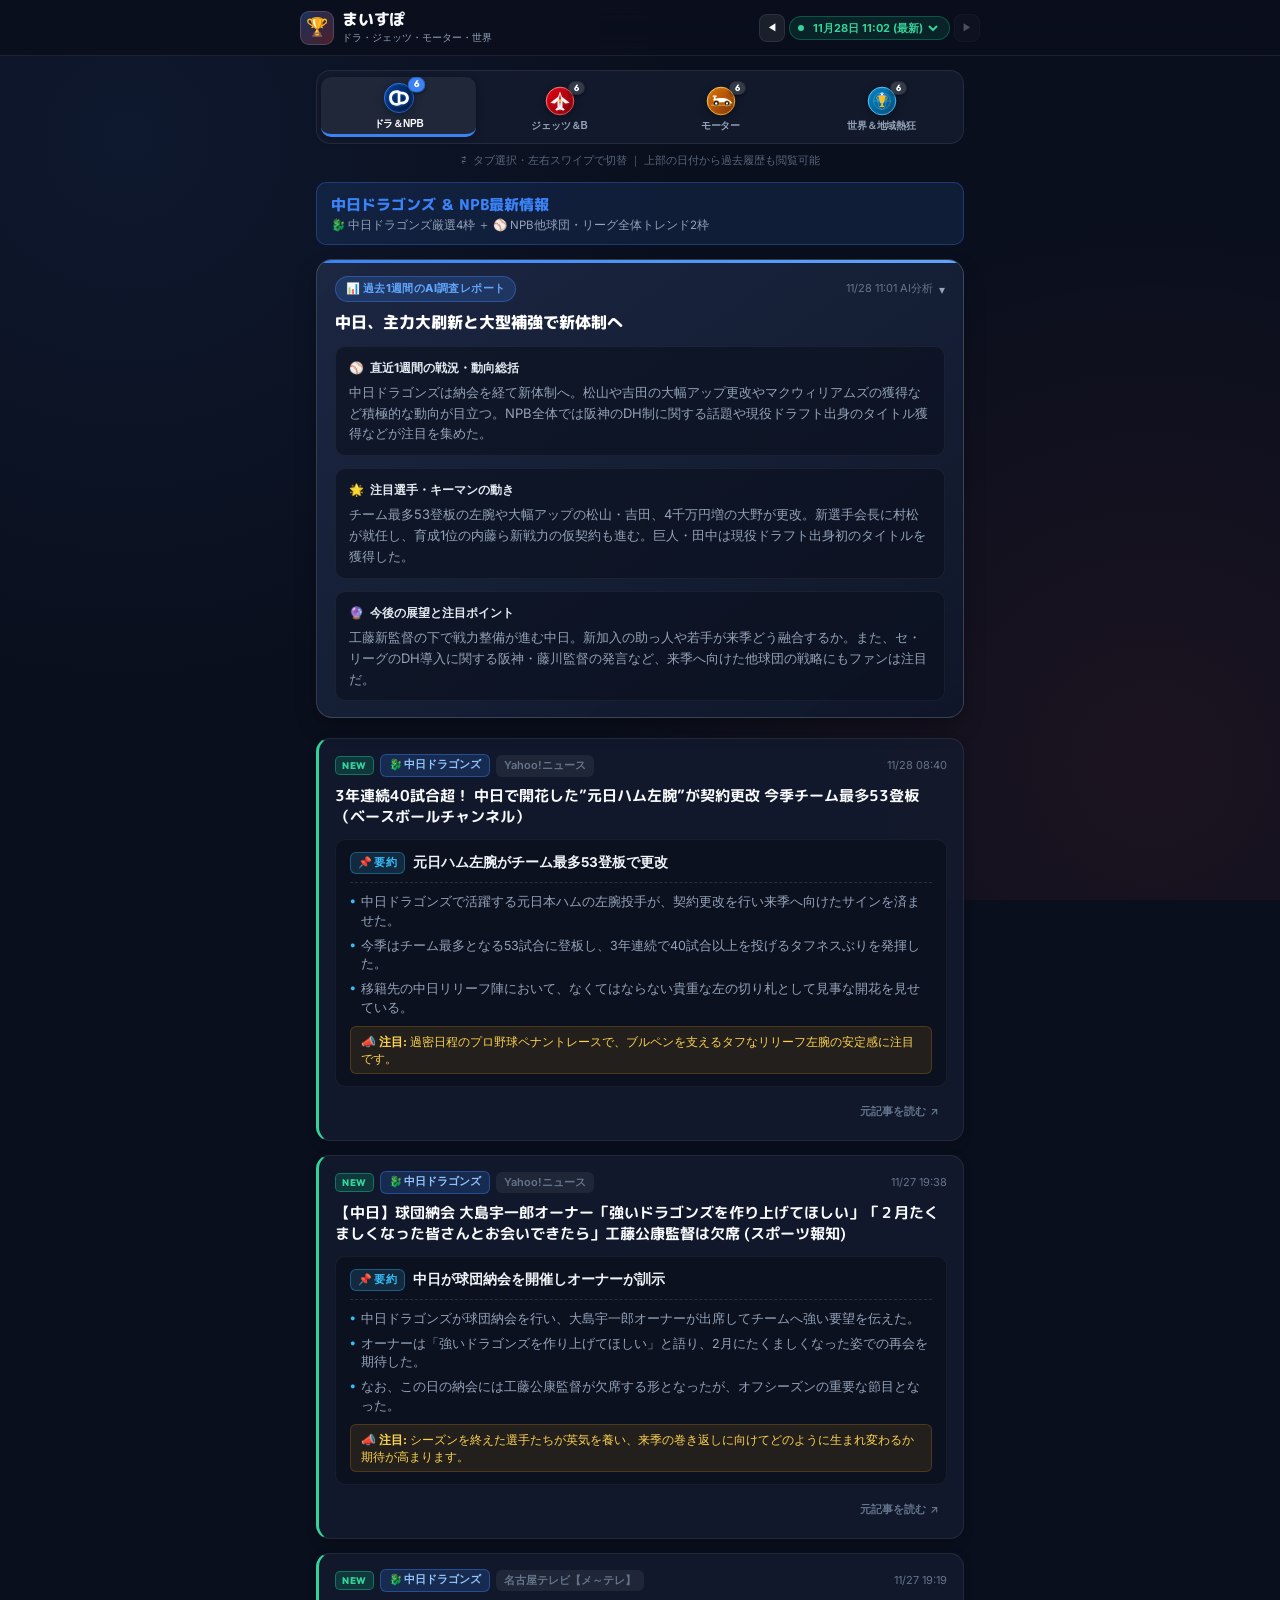
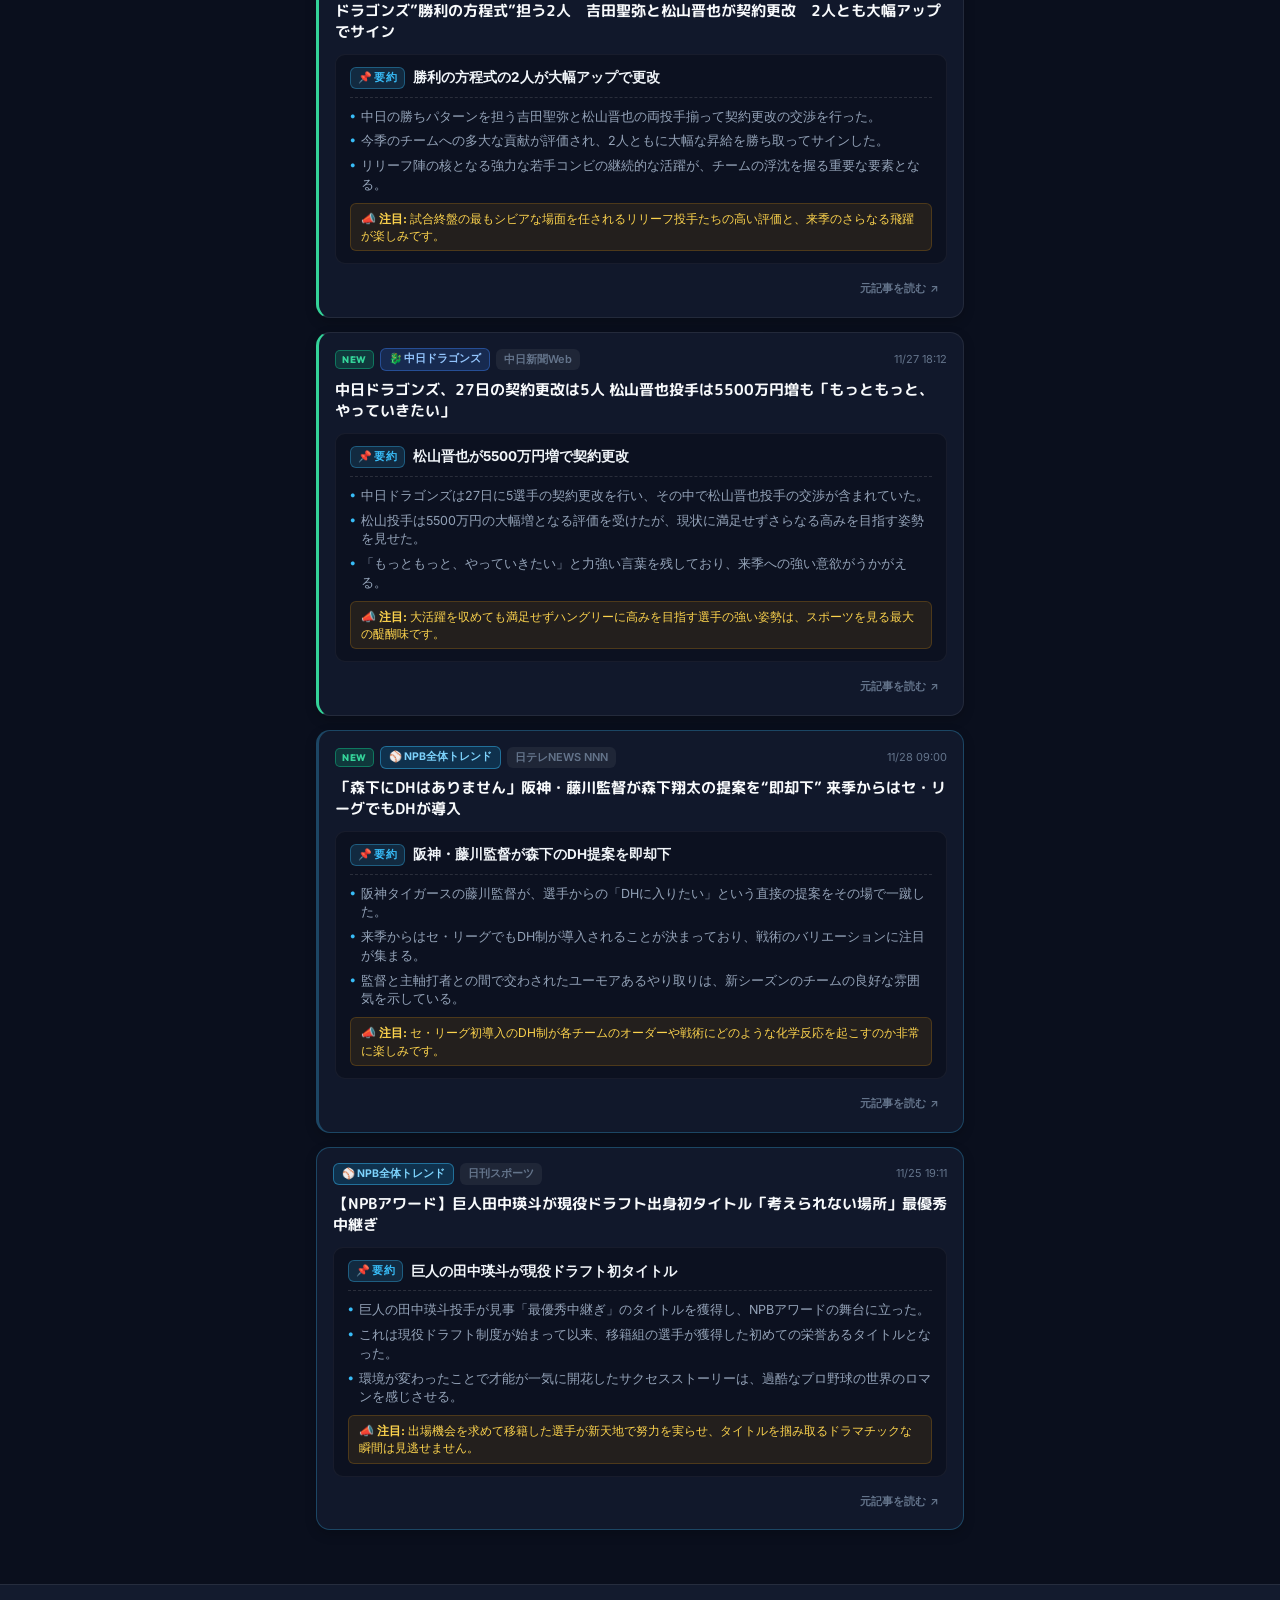
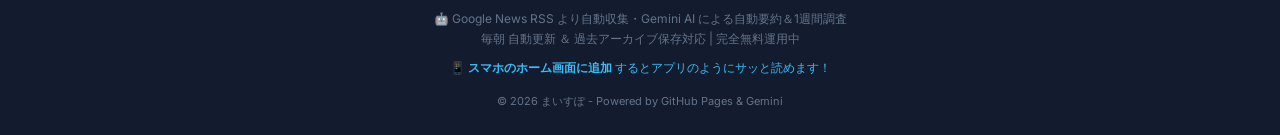
==== commit 24b9d7b0: "chore: 毎朝のまいすぽ速報＆アーカイブを自動更新 2026-11-28 11:02" ====
--- a/docs/index.html
+++ b/docs/index.html
@@ -38,7 +38,7 @@
                 <div class="update-badge" id="updateBadge">
                     <span class="pulse-dot" id="liveDot"></span>
                     <select id="dateSelect" class="date-select" aria-label="表示する日付を選択">
-                        <option value="latest">11月27日 11:14 更新</option>
+                        <option value="latest">11月28日 11:02 更新</option>
                     </select>
                 </div>
                 <button type="button" class="date-nav-btn" id="nextDateBtn" aria-label="翌日のニュースを表示" title="翌日のニュース" disabled>▶</button>
@@ -104,24 +104,24 @@
             <div class="report-header">
                 <span class="report-badge">📊 過去1週間のAI調査レポート</span>
                 <span class="report-header-right">
-                    <span class="report-date">11/27 11:14 AI分析</span>
+                    <span class="report-date">11/28 11:01 AI分析</span>
                     <span class="report-chevron" aria-hidden="true">▾</span>
                 </span>
             </div>
-            <h3 class="report-title">中日：大野が更改し新戦力続々加入、NPB全体ではGG賞表彰式など開催</h3>
+            <h3 class="report-title">中日、主力大刷新と大型補強で新体制へ</h3>
         </summary>
         <div class="report-body">
             <div class="report-section">
                 <div class="report-section-title">⚾ <strong>直近1週間の戦況・動向総括</strong></div>
-                <div class="report-section-text">直近1週間の中日は、大野雄大の契約更改や新外国人マクウィリアムズの基本合意、ドラフト・育成新入団選手の仮契約が相次いだ。NPB全体ではゴールデングラブ賞表彰式が行われ、各球団が来季へ向け着々と動き出している。</div>
+                <div class="report-section-text">中日ドラゴンズは納会を経て新体制へ。松山や吉田の大幅アップ更改やマクウィリアムズの獲得など積極的な動向が目立つ。NPB全体では阪神のDH制に関する話題や現役ドラフト出身のタイトル獲得などが注目を集めた。</div>
             </div>
             <div class="report-section">
                 <div class="report-section-title">🌟 <strong>注目選手・キーマンの動き</strong></div>
-                <div class="report-section-text">4千万円増で更改した大野雄大は新生竜のど真ん中へ意気込みを示す。また、新加入の剛腕マクウィリアムズや、花田旭、新選手会長就任の村松開人らの来季への飛躍に大きな期待がかかる。</div>
+                <div class="report-section-text">チーム最多53登板の左腕や大幅アップの松山・吉田、4千万円増の大野が更改。新選手会長に村松が就任し、育成1位の内藤ら新戦力の仮契約も進む。巨人・田中は現役ドラフト出身初のタイトルを獲得した。</div>
             </div>
             <div class="report-section">
                 <div class="report-section-title">🔮 <strong>今後の展望と注目ポイント</strong></div>
-                <div class="report-section-text">工藤新監督の下で迎える来季へ向け、積極的な助っ人補強や若手の台頭が鍵を握る。新加入選手たちの仮契約や入団合意が進む中、チームがどう生まれ変わるのかファン必見である。</div>
+                <div class="report-section-text">工藤新監督の下で戦力整備が進む中日。新加入の助っ人や若手が来季どう融合するか。また、セ・リーグのDH導入に関する阪神・藤川監督の発言など、来季へ向けた他球団の戦略にもファンは注目だ。</div>
             </div>
         </div>
     </details>
@@ -131,155 +131,155 @@
             <!-- 最新ニュース要約カード群 -->
             <div class="news-grid" id="news-grid-dragons">
                 
-        <article class="news-card is-new" data-url="https://news.google.com/rss/articles/CBMif0FVX3lxTE1ZWkZyZ1VHb0dySk5mNUVvQ3ZOTGtiVkpCczhrS05kVDZIUkxEZzVfWXhFVjBHVGxPaXNmemVmMTRtclREWkl3ZV9EbTk1TGw0NlpxNHUtYXlPQ0hWcElJVkpKNFE4d1g0V0FWdUNOZmxiTUlsbnp3X1hiVmVxck0?oc=5">
+        <article class="news-card is-new" data-url="https://news.google.com/rss/articles/CBMif0FVX3lxTE40Y2oyYWIwNWU4VkxhWUtTb1ZrSkxRZ0RyRzN4T05FX0ZXR1RZRDM1YlVlYVpDdTRtcHdCakZHaXJfVjFwMkp3OTFhNzQ1UDVoNS0walNtejJZWnZsR3d5TzJIOUJDS3U2TFhfeXdSMk5ic1B0T0VUVUs1SUhaLU0?oc=5">
             <div class="card-header">
                 <div class="card-meta-left">
                     <span class="badge-new">NEW</span>
                     <span class="badge-subtag subtag-team">🐉 中日ドラゴンズ</span>
                     <span class="card-source">Yahoo!ニュース</span>
                 </div>
-                <span class="card-date">11/27 07:36</span>
-            </div>
-            <h3 class="card-title">中日・根尾昂はいつまで「未完の大器」なのか…4人目の指揮官・工藤公康の下で迎える皮肉な転機（ベースボールチャンネル）</h3>
-            <div class="summary-box">
-                <div class="summary-headline"><span class="headline-badge">📌 要約</span> 根尾昂が工藤新監督の下で新たな転機へ</div>
-                <div class="summary-points">
-                    <div class="summary-point"><span class="dot">•</span><span>中日ドラゴンズの根尾昂選手が、工藤公康新監督という4人目の指揮官の下で新たなシーズンを迎えることになった。</span></div><div class="summary-point"><span class="dot">•</span><span>鳴り物入りで入団した「未完の大器」と呼ばれ続けてきた才能が、勝負の転換期を迎えようとしている。</span></div><div class="summary-point"><span class="dot">•</span><span>投手への本格転向から苦悩が続く中、名将の下でいかに覚醒を果たすかが大きな注目を集めている。</span></div>
-                </div>
-                <div class="summary-takeaway">📣 <strong>注目:</strong> かつての天才打者が投手としてどう花開くか、苦難を乗り越えるドラマを見逃せません。</div>
-            </div>
-            <div class="card-footer">
-                <a href="https://news.google.com/rss/articles/CBMif0FVX3lxTE1ZWkZyZ1VHb0dySk5mNUVvQ3ZOTGtiVkpCczhrS05kVDZIUkxEZzVfWXhFVjBHVGxPaXNmemVmMTRtclREWkl3ZV9EbTk1TGw0NlpxNHUtYXlPQ0hWcElJVkpKNFE4d1g0V0FWdUNOZmxiTUlsbnp3X1hiVmVxck0?oc=5" target="_blank" rel="noopener noreferrer" class="btn-read-more">
-                    <span>元記事を読む</span>
-                    <span>↗</span>
-                </a>
-            </div>
-        </article>
-        
-
-        <article class="news-card is-new" data-url="https://news.google.com/rss/articles/CBMiVEFVX3lxTFBiRjRHTlFkeXJfaDcwTlpKX05SR0huY3J2TGZrZ2hHb3FRUUxBSzh4UlJ5OUFzYWRyRG1XU25JTm5CeWJkc1ZMdzVwaUsxNXppQTZMSw?oc=5">
+                <span class="card-date">11/28 08:40</span>
+            </div>
+            <h3 class="card-title">3年連続40試合超！ 中日で開花した”元日ハム左腕”が契約更改 今季チーム最多53登板（ベースボールチャンネル）</h3>
+            <div class="summary-box">
+                <div class="summary-headline"><span class="headline-badge">📌 要約</span> 元日ハム左腕がチーム最多53登板で更改</div>
+                <div class="summary-points">
+                    <div class="summary-point"><span class="dot">•</span><span>中日ドラゴンズで活躍する元日本ハムの左腕投手が、契約更改を行い来季へ向けたサインを済ませた。</span></div><div class="summary-point"><span class="dot">•</span><span>今季はチーム最多となる53試合に登板し、3年連続で40試合以上を投げるタフネスぶりを発揮した。</span></div><div class="summary-point"><span class="dot">•</span><span>移籍先の中日リリーフ陣において、なくてはならない貴重な左の切り札として見事な開花を見せている。</span></div>
+                </div>
+                <div class="summary-takeaway">📣 <strong>注目:</strong> 過密日程のプロ野球ペナントレースで、ブルペンを支えるタフなリリーフ左腕の安定感に注目です。</div>
+            </div>
+            <div class="card-footer">
+                <a href="https://news.google.com/rss/articles/CBMif0FVX3lxTE40Y2oyYWIwNWU4VkxhWUtTb1ZrSkxRZ0RyRzN4T05FX0ZXR1RZRDM1YlVlYVpDdTRtcHdCakZHaXJfVjFwMkp3OTFhNzQ1UDVoNS0walNtejJZWnZsR3d5TzJIOUJDS3U2TFhfeXdSMk5ic1B0T0VUVUs1SUhaLU0?oc=5" target="_blank" rel="noopener noreferrer" class="btn-read-more">
+                    <span>元記事を読む</span>
+                    <span>↗</span>
+                </a>
+            </div>
+        </article>
+        
+
+        <article class="news-card is-new" data-url="https://news.google.com/rss/articles/CBMijgFBVV95cUxPcXlKelpLLXNNRG5NdWhva1RxZ05ZXzhoYzVmTzAxQl9rNDY0UWZKaXFrbFkwSU11dGcyUVR2c0NFN1Y0WTlNeXlUWl8tWFY2eXR1RWNzZzZZNXp0c2pnYVpIMmg2eFZuVGFiOVBxbHk3ajhtQlhqcS1BTjV2ZHFzTTlmMWl4bDlfd2JEWDJn?oc=5">
+            <div class="card-header">
+                <div class="card-meta-left">
+                    <span class="badge-new">NEW</span>
+                    <span class="badge-subtag subtag-team">🐉 中日ドラゴンズ</span>
+                    <span class="card-source">Yahoo!ニュース</span>
+                </div>
+                <span class="card-date">11/27 19:38</span>
+            </div>
+            <h3 class="card-title">【中日】球団納会 大島宇一郎オーナー「強いドラゴンズを作り上げてほしい」「２月たくましくなった皆さんとお会いできたら」工藤公康監督は欠席 (スポーツ報知)</h3>
+            <div class="summary-box">
+                <div class="summary-headline"><span class="headline-badge">📌 要約</span> 中日が球団納会を開催しオーナーが訓示</div>
+                <div class="summary-points">
+                    <div class="summary-point"><span class="dot">•</span><span>中日ドラゴンズが球団納会を行い、大島宇一郎オーナーが出席してチームへ強い要望を伝えた。</span></div><div class="summary-point"><span class="dot">•</span><span>オーナーは「強いドラゴンズを作り上げてほしい」と語り、2月にたくましくなった姿での再会を期待した。</span></div><div class="summary-point"><span class="dot">•</span><span>なお、この日の納会には工藤公康監督が欠席する形となったが、オフシーズンの重要な節目となった。</span></div>
+                </div>
+                <div class="summary-takeaway">📣 <strong>注目:</strong> シーズンを終えた選手たちが英気を養い、来季の巻き返しに向けてどのように生まれ変わるか期待が高まります。</div>
+            </div>
+            <div class="card-footer">
+                <a href="https://news.google.com/rss/articles/CBMijgFBVV95cUxPcXlKelpLLXNNRG5NdWhva1RxZ05ZXzhoYzVmTzAxQl9rNDY0UWZKaXFrbFkwSU11dGcyUVR2c0NFN1Y0WTlNeXlUWl8tWFY2eXR1RWNzZzZZNXp0c2pnYVpIMmg2eFZuVGFiOVBxbHk3ajhtQlhqcS1BTjV2ZHFzTTlmMWl4bDlfd2JEWDJn?oc=5" target="_blank" rel="noopener noreferrer" class="btn-read-more">
+                    <span>元記事を読む</span>
+                    <span>↗</span>
+                </a>
+            </div>
+        </article>
+        
+
+        <article class="news-card is-new" data-url="https://news.google.com/rss/articles/[base64]?oc=5">
+            <div class="card-header">
+                <div class="card-meta-left">
+                    <span class="badge-new">NEW</span>
+                    <span class="badge-subtag subtag-team">🐉 中日ドラゴンズ</span>
+                    <span class="card-source">名古屋テレビ【メ～テレ】</span>
+                </div>
+                <span class="card-date">11/27 19:19</span>
+            </div>
+            <h3 class="card-title">ドラゴンズ”勝利の方程式”担う2人　吉田聖弥と松山晋也が契約更改　2人とも大幅アップでサイン</h3>
+            <div class="summary-box">
+                <div class="summary-headline"><span class="headline-badge">📌 要約</span> 勝利の方程式の2人が大幅アップで更改</div>
+                <div class="summary-points">
+                    <div class="summary-point"><span class="dot">•</span><span>中日の勝ちパターンを担う吉田聖弥と松山晋也の両投手揃って契約更改の交渉を行った。</span></div><div class="summary-point"><span class="dot">•</span><span>今季のチームへの多大な貢献が評価され、2人ともに大幅な昇給を勝ち取ってサインした。</span></div><div class="summary-point"><span class="dot">•</span><span>リリーフ陣の核となる強力な若手コンビの継続的な活躍が、チームの浮沈を握る重要な要素となる。</span></div>
+                </div>
+                <div class="summary-takeaway">📣 <strong>注目:</strong> 試合終盤の最もシビアな場面を任されるリリーフ投手たちの高い評価と、来季のさらなる飛躍が楽しみです。</div>
+            </div>
+            <div class="card-footer">
+                <a href="https://news.google.com/rss/articles/[base64]?oc=5" target="_blank" rel="noopener noreferrer" class="btn-read-more">
+                    <span>元記事を読む</span>
+                    <span>↗</span>
+                </a>
+            </div>
+        </article>
+        
+
+        <article class="news-card is-new" data-url="https://news.google.com/rss/articles/CBMiVEFVX3lxTE1lRVhLM3g4OWdmcUhYLWlVT2ZELWhGb2F5R1JNOFVfeEk3MDBhUm1OUXFkMW84YV9wT0FTOFoyUW5acW9waWwtSTRrZ3VfX2U3OWtPeQ?oc=5">
             <div class="card-header">
                 <div class="card-meta-left">
                     <span class="badge-new">NEW</span>
                     <span class="badge-subtag subtag-team">🐉 中日ドラゴンズ</span>
                     <span class="card-source">中日新聞Web</span>
                 </div>
-                <span class="card-date">11/26 18:52</span>
-            </div>
-            <h3 class="card-title">中日ドラフト3位の前嶋藍が入団合意 「一日一日を大切に」</h3>
-            <div class="summary-box">
-                <div class="summary-headline"><span class="headline-badge">📌 要約</span> ドラフト3位の前嶋藍が入団合意</div>
-                <div class="summary-points">
-                    <div class="summary-point"><span class="dot">•</span><span>中日ドラゴンズからドラフト3位で指名された前嶋藍選手が、球団との入団交渉に合意した。</span></div><div class="summary-point"><span class="dot">•</span><span>「一日一日を大切に」と意気込みを語り、プロ野球選手としての第一歩を力強く踏み出した。</span></div><div class="summary-point"><span class="dot">•</span><span>将来のチームを支える若手有望株として、今後の飛躍に向けた育成と活躍が期待されている。</span></div>
-                </div>
-                <div class="summary-takeaway">📣 <strong>注目:</strong> フレッシュな新戦力がプロの舞台でどう成長していくのか、未来のスター候補の誕生に期待が高まります。</div>
-            </div>
-            <div class="card-footer">
-                <a href="https://news.google.com/rss/articles/CBMiVEFVX3lxTFBiRjRHTlFkeXJfaDcwTlpKX05SR0huY3J2TGZrZ2hHb3FRUUxBSzh4UlJ5OUFzYWRyRG1XU25JTm5CeWJkc1ZMdzVwaUsxNXppQTZMSw?oc=5" target="_blank" rel="noopener noreferrer" class="btn-read-more">
-                    <span>元記事を読む</span>
-                    <span>↗</span>
-                </a>
-            </div>
-        </article>
-        
-
-        <article class="news-card is-new" data-url="https://news.google.com/rss/articles/CBMiVEFVX3lxTFBnWTZGVWRYakJxa25mN0Njb3hjVE5mQ0xGXzNvaGVVSmU4UWlvV3lLU19JSXpWX01DNmVNb2xwdndoNWZscFJJdFpqWVVZLVVQV1hGYg?oc=5">
-            <div class="card-header">
-                <div class="card-meta-left">
-                    <span class="badge-new">NEW</span>
-                    <span class="badge-subtag subtag-team">🐉 中日ドラゴンズ</span>
-                    <span class="card-source">中日新聞Web</span>
-                </div>
-                <span class="card-date">11/26 18:19</span>
-            </div>
-            <h3 class="card-title">中日ドラゴンズ、26日の契約更改は2人 大野雄大投手は4千万円増「新生竜ど真ん中に」</h3>
-            <div class="summary-box">
-                <div class="summary-headline"><span class="headline-badge">📌 要約</span> 大野雄大が4千万円増で契約更改</div>
-                <div class="summary-points">
-                    <div class="summary-point"><span class="dot">•</span><span>中日ドラゴンズの契約更改が行われ、ベテランの大野雄大投手が4千万円増でサインした。</span></div><div class="summary-point"><span class="dot">•</span><span>「新生竜ど真ん中に」と力強い言葉を残し、新体制となるチームの中心としての自覚を示した。</span></div><div class="summary-point"><span class="dot">•</span><span>投手陣の精神的支柱としても、グラウンド内外でチームを牽引する重要な役割を担う。</span></div>
-                </div>
-                <div class="summary-takeaway">📣 <strong>注目:</strong> ベテラン左腕が見せる圧倒的な存在感と、チームを引っ張る熱いリーダーシップに注目です。</div>
-            </div>
-            <div class="card-footer">
-                <a href="https://news.google.com/rss/articles/CBMiVEFVX3lxTFBnWTZGVWRYakJxa25mN0Njb3hjVE5mQ0xGXzNvaGVVSmU4UWlvV3lLU19JSXpWX01DNmVNb2xwdndoNWZscFJJdFpqWVVZLVVQV1hGYg?oc=5" target="_blank" rel="noopener noreferrer" class="btn-read-more">
-                    <span>元記事を読む</span>
-                    <span>↗</span>
-                </a>
-            </div>
-        </article>
-        
-
-        <article class="news-card is-new" data-url="https://news.google.com/rss/articles/CBMic0FVX3lxTFBYNW5LYjNsSFV6UjJrSjhpLWJWZnYycTFDbGRXRHFXdENwalJxWm5VdUdSZjVXRWdyU041UUVTcjVTUFFvVkpzX2tqVkFUdDExNENPN21EOGM5MUFLNUk4OFRpZFNRV1kwb21JVEJGZ2J3WGM?oc=5">
-            <div class="card-header">
-                <div class="card-meta-left">
-                    <span class="badge-new">NEW</span>
-                    <span class="badge-subtag subtag-team">🐉 中日ドラゴンズ</span>
-                    <span class="card-source">スポーツナビ</span>
-                </div>
-                <span class="card-date">11/26 17:21</span>
-            </div>
-            <h3 class="card-title">【中日ドラゴンズ】ドラフト育成1巡目指名・内藤峻投手と仮契約</h3>
-            <div class="summary-box">
-                <div class="summary-headline"><span class="headline-badge">📌 要約</span> 育成1位の内藤峻投手と仮契約</div>
-                <div class="summary-points">
-                    <div class="summary-point"><span class="dot">•</span><span>中日ドラゴンズがドラフト育成枠1巡目で指名した内藤峻投手と仮契約を結んだと発表した。</span></div><div class="summary-point"><span class="dot">•</span><span>プロ野球選手としてのスタートラインに立ち、ここからはい上がっていくための準備が整った。</span></div><div class="summary-point"><span class="dot">•</span><span>育成から支配下登録、そして一軍の舞台を目指す若き投手の挑戦が幕を開ける。</span></div>
-                </div>
-                <div class="summary-takeaway">📣 <strong>注目:</strong> 育成出身ならではのハングリー精神を武器に、はい上がっていく選手のサクセスストーリーを楽しめます。</div>
-            </div>
-            <div class="card-footer">
-                <a href="https://news.google.com/rss/articles/CBMic0FVX3lxTFBYNW5LYjNsSFV6UjJrSjhpLWJWZnYycTFDbGRXRHFXdENwalJxWm5VdUdSZjVXRWdyU041UUVTcjVTUFFvVkpzX2tqVkFUdDExNENPN21EOGM5MUFLNUk4OFRpZFNRV1kwb21JVEJGZ2J3WGM?oc=5" target="_blank" rel="noopener noreferrer" class="btn-read-more">
-                    <span>元記事を読む</span>
-                    <span>↗</span>
-                </a>
-            </div>
-        </article>
-        
-
-        <article class="news-card is-new card-type-league" data-url="https://news.google.com/rss/articles/CBMiZkFVX3lxTE54X0VzRHBBSDY1bUc4WlFaX2U2UUJiOUpDYjNRV2l4ZFpHYUppUTZIaUNWaVRPRjFabklLTGp3WDBjR3JCZGs4ZXlSa2NvYWZjYk0wT3ozb0thUzJRQk9FR3NPNF84UQ?oc=5">
+                <span class="card-date">11/27 18:12</span>
+            </div>
+            <h3 class="card-title">中日ドラゴンズ、27日の契約更改は5人 松山晋也投手は5500万円増も「もっともっと、やっていきたい」</h3>
+            <div class="summary-box">
+                <div class="summary-headline"><span class="headline-badge">📌 要約</span> 松山晋也が5500万円増で契約更改</div>
+                <div class="summary-points">
+                    <div class="summary-point"><span class="dot">•</span><span>中日ドラゴンズは27日に5選手の契約更改を行い、その中で松山晋也投手の交渉が含まれていた。</span></div><div class="summary-point"><span class="dot">•</span><span>松山投手は5500万円の大幅増となる評価を受けたが、現状に満足せずさらなる高みを目指す姿勢を見せた。</span></div><div class="summary-point"><span class="dot">•</span><span>「もっともっと、やっていきたい」と力強い言葉を残しており、来季への強い意欲がうかがえる。</span></div>
+                </div>
+                <div class="summary-takeaway">📣 <strong>注目:</strong> 大活躍を収めても満足せずハングリーに高みを目指す選手の強い姿勢は、スポーツを見る最大の醍醐味です。</div>
+            </div>
+            <div class="card-footer">
+                <a href="https://news.google.com/rss/articles/CBMiVEFVX3lxTE1lRVhLM3g4OWdmcUhYLWlVT2ZELWhGb2F5R1JNOFVfeEk3MDBhUm1OUXFkMW84YV9wT0FTOFoyUW5acW9waWwtSTRrZ3VfX2U3OWtPeQ?oc=5" target="_blank" rel="noopener noreferrer" class="btn-read-more">
+                    <span>元記事を読む</span>
+                    <span>↗</span>
+                </a>
+            </div>
+        </article>
+        
+
+        <article class="news-card is-new card-type-league" data-url="https://news.google.com/rss/articles/CBMie0FVX3lxTE5uWDQtTm1DVVFVUmFrVjNGdkhxWjZwRkNsLWZoTHlVWC15QlpJdDZVcnZXVFkxdEx1Tk5CUnBaNmtiZFBNdUo1bUMxcWRHcjE5WnVXZGJDMFFMc0U4RlF4bTRfRUxiQzRuNTZyeldPbWRCemVTVi1DMEVURQ?oc=5">
             <div class="card-header">
                 <div class="card-meta-left">
                     <span class="badge-new">NEW</span>
                     <span class="badge-subtag subtag-league">⚾ NPB全体トレンド</span>
-                    <span class="card-source">スポーツブル</span>
-                </div>
-                <span class="card-date">11/27 06:28</span>
-            </div>
-            <h3 class="card-title">パ・リーグ公式戦打者成績 - プロ野球 セ・パ12球団 速報 &amp; データ</h3>
-            <div class="summary-box">
-                <div class="summary-headline"><span class="headline-badge">📌 要約</span> パ・リーグ公式戦の打者成績速報</div>
-                <div class="summary-points">
-                    <div class="summary-point"><span class="dot">•</span><span>プロ野球パ・リーグ公式戦における打者たちの最新シーズン成績データが公開された。</span></div><div class="summary-point"><span class="dot">•</span><span>各球団の主軸打者たちが残した打率や本塁打などの詳細な数字を一覧で確認できる。</span></div><div class="summary-point"><span class="dot">•</span><span>ペナントレースを沸かせた打者たちの実力をデータ面から深く分析することが可能である。</span></div>
-                </div>
-                <div class="summary-takeaway">📣 <strong>注目:</strong> 詳細な打撃データを紐解きながら、プロ野球の強打者たちの技術の高さを存分に味わえます。</div>
-            </div>
-            <div class="card-footer">
-                <a href="https://news.google.com/rss/articles/CBMiZkFVX3lxTE54X0VzRHBBSDY1bUc4WlFaX2U2UUJiOUpDYjNRV2l4ZFpHYUppUTZIaUNWaVRPRjFabklLTGp3WDBjR3JCZGs4ZXlSa2NvYWZjYk0wT3ozb0thUzJRQk9FR3NPNF84UQ?oc=5" target="_blank" rel="noopener noreferrer" class="btn-read-more">
-                    <span>元記事を読む</span>
-                    <span>↗</span>
-                </a>
-            </div>
-        </article>
-        
-
-        <article class="news-card is-new card-type-league" data-url="https://news.google.com/rss/articles/CBMiY0FVX3lxTE5xV0Q0eGFfWk11bmdKNWh6UjdkcHhsek5PVkZQbHRDS19WbHozdWRCaGJyQTMzdkZpQW8wMlZkY0pzRXhHcF9SdWlWR2hZLVNzTmZRUFUyYk0xZjh5ZzJPOVFkOA?oc=5">
-            <div class="card-header">
-                <div class="card-meta-left">
-                    <span class="badge-new">NEW</span>
+                    <span class="card-source">日テレNEWS NNN</span>
+                </div>
+                <span class="card-date">11/28 09:00</span>
+            </div>
+            <h3 class="card-title">「森下にDHはありません」阪神・藤川監督が森下翔太の提案を“即却下” 来季からはセ・リーグでもDHが導入</h3>
+            <div class="summary-box">
+                <div class="summary-headline"><span class="headline-badge">📌 要約</span> 阪神・藤川監督が森下のDH提案を即却下</div>
+                <div class="summary-points">
+                    <div class="summary-point"><span class="dot">•</span><span>阪神タイガースの藤川監督が、選手からの「DHに入りたい」という直接の提案をその場で一蹴した。</span></div><div class="summary-point"><span class="dot">•</span><span>来季からはセ・リーグでもDH制が導入されることが決まっており、戦術のバリエーションに注目が集まる。</span></div><div class="summary-point"><span class="dot">•</span><span>監督と主軸打者との間で交わされたユーモアあるやり取りは、新シーズンのチームの良好な雰囲気を示している。</span></div>
+                </div>
+                <div class="summary-takeaway">📣 <strong>注目:</strong> セ・リーグ初導入のDH制が各チームのオーダーや戦術にどのような化学反応を起こすのか非常に楽しみです。</div>
+            </div>
+            <div class="card-footer">
+                <a href="https://news.google.com/rss/articles/CBMie0FVX3lxTE5uWDQtTm1DVVFVUmFrVjNGdkhxWjZwRkNsLWZoTHlVWC15QlpJdDZVcnZXVFkxdEx1Tk5CUnBaNmtiZFBNdUo1bUMxcWRHcjE5WnVXZGJDMFFMc0U4RlF4bTRfRUxiQzRuNTZyeldPbWRCemVTVi1DMEVURQ?oc=5" target="_blank" rel="noopener noreferrer" class="btn-read-more">
+                    <span>元記事を読む</span>
+                    <span>↗</span>
+                </a>
+            </div>
+        </article>
+        
+
+        <article class="news-card card-type-league" data-url="https://news.google.com/rss/articles/CBMijwFBVV95cUxNLWl5cVVneWhVdWxuWE9CMXY3Z2J0aDNIaFV6UWJibXp5Q3BpbHFLbU1MRDZMNGZ1MEFKME5zSTE1RmI2Q0NSY3ZhaEd2eXBJZmVZN1J6MDRXVG1leDc5aEs3d0piTzFsUVJ6VDFKRHBjQ0lodDdxZTg1c0JHcVkyVXpndlpJR1dCMWszaEptTQ?oc=5">
+            <div class="card-header">
+                <div class="card-meta-left">
+                    
                     <span class="badge-subtag subtag-league">⚾ NPB全体トレンド</span>
-                    <span class="card-source">時事ドットコム</span>
-                </div>
-                <span class="card-date">11/26 18:27</span>
-            </div>
-            <h3 class="card-title">ソフトバンクの周東、最多得票に「うれしい」 ゴールデングラブ賞表彰式―プロ野球</h3>
-            <div class="summary-box">
-                <div class="summary-headline"><span class="headline-badge">📌 要約</span> ソフトバンク周東が最多得票を喜ぶ</div>
-                <div class="summary-points">
-                    <div class="summary-point"><span class="dot">•</span><span>ゴールデングラブ賞の表彰式が行われ、ソフトバンクの周東佑京選手が最多得票への喜びを語った。</span></div><div class="summary-point"><span class="dot">•</span><span>圧倒的なスピードを生かした守備範囲の広さと堅実なプレーが、多くの投票者から高く評価された。</span></div><div class="summary-point"><span class="dot">•</span><span>球界を代表する守備の名手として、その卓越した身体能力と守備力に改めてスポットライトが当たる。</span></div>
-                </div>
-                <div class="summary-takeaway">📣 <strong>注目:</strong> 球界屈指の俊足巧打者が魅せる、瞬時の判断とスピード感あふれる華麗な守備は必見です。</div>
-            </div>
-            <div class="card-footer">
-                <a href="https://news.google.com/rss/articles/CBMiY0FVX3lxTE5xV0Q0eGFfWk11bmdKNWh6UjdkcHhsek5PVkZQbHRDS19WbHozdWRCaGJyQTMzdkZpQW8wMlZkY0pzRXhHcF9SdWlWR2hZLVNzTmZRUFUyYk0xZjh5ZzJPOVFkOA?oc=5" target="_blank" rel="noopener noreferrer" class="btn-read-more">
+                    <span class="card-source">日刊スポーツ</span>
+                </div>
+                <span class="card-date">11/25 19:11</span>
+            </div>
+            <h3 class="card-title">【NPBアワード】巨人田中瑛斗が現役ドラフト出身初タイトル「考えられない場所」最優秀中継ぎ</h3>
+            <div class="summary-box">
+                <div class="summary-headline"><span class="headline-badge">📌 要約</span> 巨人の田中瑛斗が現役ドラフト初タイトル</div>
+                <div class="summary-points">
+                    <div class="summary-point"><span class="dot">•</span><span>巨人の田中瑛斗投手が見事「最優秀中継ぎ」のタイトルを獲得し、NPBアワードの舞台に立った。</span></div><div class="summary-point"><span class="dot">•</span><span>これは現役ドラフト制度が始まって以来、移籍組の選手が獲得した初めての栄誉あるタイトルとなった。</span></div><div class="summary-point"><span class="dot">•</span><span>環境が変わったことで才能が一気に開花したサクセスストーリーは、過酷なプロ野球の世界のロマンを感じさせる。</span></div>
+                </div>
+                <div class="summary-takeaway">📣 <strong>注目:</strong> 出場機会を求めて移籍した選手が新天地で努力を実らせ、タイトルを掴み取るドラマチックな瞬間は見逃せません。</div>
+            </div>
+            <div class="card-footer">
+                <a href="https://news.google.com/rss/articles/CBMijwFBVV95cUxNLWl5cVVneWhVdWxuWE9CMXY3Z2J0aDNIaFV6UWJibXp5Q3BpbHFLbU1MRDZMNGZ1MEFKME5zSTE1RmI2Q0NSY3ZhaEd2eXBJZmVZN1J6MDRXVG1leDc5aEs3d0piTzFsUVJ6VDFKRHBjQ0lodDdxZTg1c0JHcVkyVXpndlpJR1dCMWszaEptTQ?oc=5" target="_blank" rel="noopener noreferrer" class="btn-read-more">
                     <span>元記事を読む</span>
                     <span>↗</span>
                 </a>
@@ -306,24 +306,24 @@
             <div class="report-header">
                 <span class="report-badge">📊 過去1週間のAI調査レポート</span>
                 <span class="report-header-right">
-                    <span class="report-date">11/27 11:14 AI分析</span>
+                    <span class="report-date">11/28 11:01 AI分析</span>
                     <span class="report-chevron" aria-hidden="true">▾</span>
                 </span>
             </div>
-            <h3 class="report-title">千葉J U18初優勝＆富樫の快挙、Bリーグ新アリーナ計画も発表</h3>
+            <h3 class="report-title">千葉ジェッツがドラフト全体1位指名権獲得！U18初優勝も達成</h3>
         </summary>
         <div class="report-body">
             <div class="report-section">
                 <div class="report-section-title">🏀 <strong>直近1週間の戦況・動向総括</strong></div>
-                <div class="report-section-text">直近1週間、千葉ジェッツはU18が大会初優勝を飾り、エルジー・ギルとの契約解除や南船橋装飾プロジェクトの始動など多様な動向が見られた。また、FE名古屋の新アリーナ名称決定や日本代表のW杯予選など、Bリーグ全体や日本代表も大きなトピックが相次いだ。</div>
+                <div class="report-section-text">千葉ジェッツはB.LEAGUE DRAFT 2027で全体1位指名権を獲得し、U18もインフロニア CHAMPIONSHIP 2026で初優勝を飾るなど明るい話題が続いた。一方、エルジー・ギルとの契約解除も発表されている。</div>
             </div>
             <div class="report-section">
                 <div class="report-section-title">🌟 <strong>注目選手・キーマンの動き</strong></div>
-                <div class="report-section-text">千葉Jの富樫勇樹はオールスターで11大会連続11回目の最多得票選出に加え、『DAZNバスケットボールアンバサダー』に就任。U18では深水虎太郎選手がMVPを獲得。日本代表ではベテランの比江島慎らがロスター入りした。</div>
+                <div class="report-section-text">富樫勇樹がDAZNバスケットボールアンバサダーに就任し新番組がスタート。また、U18では深水虎太郎選手がMVPに輝き、日本代表では比江島慎がロスター入りした。</div>
             </div>
             <div class="report-section">
                 <div class="report-section-title">🔮 <strong>今後の展望と注目ポイント</strong></div>
-                <div class="report-section-text">12月中旬には千葉ロッテマリーンズとのコラボデーが控えており、エンタメ性の高いイベントにも注目。Bプレミアに向けた新アリーナ構想や、日本代表のW杯予選の戦いぶりなど、クラブの枠を超えたBリーグ全体のトレンドからも目が離せない。</div>
+                <div class="report-section-text">千葉ジェッツは千葉ロッテマリーンズとのコラボデーや南船橋装飾プロジェクトなど地域密着の展開も注目される。Bプレミアや将来に向けたドラフト戦略も含め、クラブのさらなる飛躍に期待が高まる。</div>
             </div>
         </div>
     </details>
@@ -333,155 +333,155 @@
             <!-- 最新ニュース要約カード群 -->
             <div class="news-grid" id="news-grid-jets">
                 
-        <article class="news-card is-new" data-url="https://news.google.com/rss/articles/CBMiU0FVX3lxTFBYMDR2SW80dzM0eDI1VmJ6NzRLVnBiN3ZVM3RzOEl0MmQ1RFhKWnpVSEFHU2hLR0kxTlIzZGxOOVNIZUJneW5ucEZZSWdwenZlQzZv?oc=5">
+        <article class="news-card is-new" data-url="https://news.google.com/rss/articles/CBMiUkFVX3lxTE1kMDZoY0dua2NsQ0N0Z19EbGNtZ2RGQUJmQXMzVWdiNXpFTGgzT3ZJeUVRaXRyZXZXXzZoZ1FkRzdVSHRoZjdpV25YcWJZc2xzc2c?oc=5">
             <div class="card-header">
                 <div class="card-meta-left">
                     <span class="badge-new">NEW</span>
                     <span class="badge-subtag subtag-team">✈️ 千葉ジェッツ</span>
-                    <span class="card-source">CAMPFIRE (キャンプファイヤー)</span>
-                </div>
-                <span class="card-date">11/27 05:03</span>
-            </div>
-            <h3 class="card-title">千葉ジェッツ「南船橋装飾プロジェクト」バスケの街に熱狂を共につくりたい</h3>
-            <div class="summary-box">
-                <div class="summary-headline"><span class="headline-badge">📌 要約</span> 南船橋をバスケ一色に染める装飾PJ始動</div>
-                <div class="summary-points">
-                    <div class="summary-point"><span class="dot">•</span><span>千葉ジェッツが南船橋エリアをチームの装飾で彩るクラウドファンディング型プロジェクトを開始した。</span></div><div class="summary-point"><span class="dot">•</span><span>ホームタウンの一体感を高め、街全体でチームを応援する気運をさらに盛り上げる狙いがある。</span></div><div class="summary-point"><span class="dot">•</span><span>地域密着型のスポーツ文化において、ファンと街が一体となって熱狂空間を作り上げる試みである。</span></div>
-                </div>
-                <div class="summary-takeaway">📣 <strong>注目:</strong> 街の景色がチームカラーに染まっていくワクワク感を共有し、ホームでの試合への期待感が一気に高まる瞬間です。</div>
-            </div>
-            <div class="card-footer">
-                <a href="https://news.google.com/rss/articles/CBMiU0FVX3lxTFBYMDR2SW80dzM0eDI1VmJ6NzRLVnBiN3ZVM3RzOEl0MmQ1RFhKWnpVSEFHU2hLR0kxTlIzZGxOOVNIZUJneW5ucEZZSWdwenZlQzZv?oc=5" target="_blank" rel="noopener noreferrer" class="btn-read-more">
-                    <span>元記事を読む</span>
-                    <span>↗</span>
-                </a>
-            </div>
-        </article>
-        
-
-        <article class="news-card is-new" data-url="https://news.google.com/rss/articles/CBMiWkFVX3lxTE1YOUFQakhMdm5HOURPZXpleEhaYWMySGFZa1lua2VldGNQQm5rbG9yMWlsazlqQk43RWpMZVNwLXZWRlA1WFdtaUdpSlNQMEJGSVZBT1M0MEJTdw?oc=5">
+                    <span class="card-source">まるスポ</span>
+                </div>
+                <span class="card-date">11/28 10:45</span>
+            </div>
+            <h3 class="card-title">【Bリーグ】千葉ジェッツがドラフト全体1位指名権！琉球2位、佐賀3位</h3>
+            <div class="summary-box">
+                <div class="summary-headline"><span class="headline-badge">📌 要約</span> 千葉ジェッツがドラフト1位指名権を獲得</div>
+                <div class="summary-points">
+                    <div class="summary-point"><span class="dot">•</span><span>Bリーグのドラフトロッタリー抽選会が実施され、千葉ジェッツが栄えある全体1位指名権を獲得しました。</span></div><div class="summary-point"><span class="dot">•</span><span>続く2位指名権には琉球ゴールデンキングス、3位指名権には佐賀バルーナーズが決定し注目を集めています。</span></div><div class="summary-point"><span class="dot">•</span><span>全クラブの倍率が均一となった運命の抽選により、各チームの未来を左右する指名順位が次々と決まりました。</span></div>
+                </div>
+                <div class="summary-takeaway">📣 <strong>注目:</strong> 未来のスター候補をどのチームが獲得するかを占うドラフト順位が決まり、来季以降の勢力図にどう影響するか非常に楽しみな瞬間です。</div>
+            </div>
+            <div class="card-footer">
+                <a href="https://news.google.com/rss/articles/CBMiUkFVX3lxTE1kMDZoY0dua2NsQ0N0Z19EbGNtZ2RGQUJmQXMzVWdiNXpFTGgzT3ZJeUVRaXRyZXZXXzZoZ1FkRzdVSHRoZjdpV25YcWJZc2xzc2c?oc=5" target="_blank" rel="noopener noreferrer" class="btn-read-more">
+                    <span>元記事を読む</span>
+                    <span>↗</span>
+                </a>
+            </div>
+        </article>
+        
+
+        <article class="news-card is-new" data-url="https://news.google.com/rss/articles/CBMie0FVX3lxTFBhS0ZaUXFjV2h1Q1VTd01Hd0w4WUN2Xzl5T19weXdWc3M2cEJBRmpMUW5zdUZSa0s4NjAxSFpXVUw4bjZuMHc1Mk55TUV3Nk5EX1VwTFRWMHJ0bW8zV1E5YVhFTzlGRm9xMHpfOUc3MTRNTG5CRkxZcTEwaw?oc=5">
+            <div class="card-header">
+                <div class="card-meta-left">
+                    <span class="badge-new">NEW</span>
+                    <span class="badge-subtag subtag-team">✈️ 千葉ジェッツ</span>
+                    <span class="card-source">日テレNEWS NNN</span>
+                </div>
+                <span class="card-date">11/28 06:45</span>
+            </div>
+            <h3 class="card-title">【Bリーグドラフト】千葉ジェッツが1位指名権を獲得 川崎ブレイブサンダースが最終25番目 今季は全クラブの倍率を均一</h3>
+            <div class="summary-box">
+                <div class="summary-headline"><span class="headline-badge">📌 要約</span> 千葉ジェッツがドラフト1位指名権を獲得</div>
+                <div class="summary-points">
+                    <div class="summary-point"><span class="dot">•</span><span>B.LEAGUE DRAFT 2027に向けたロッタリー抽選が行われ、千葉ジェッツが堂々の1位指名権を手に入れました。</span></div><div class="summary-point"><span class="dot">•</span><span>今季は全クラブの抽選倍率が均一に設定される中、川崎ブレイブサンダースが最終25番目の指名権となりました。</span></div><div class="summary-point"><span class="dot">•</span><span>公平な条件の下で全25クラブの運命的な指名順位が決定し、各チームの戦略的な補強計画がいよいよ本格化します。</span></div>
+                </div>
+                <div class="summary-takeaway">📣 <strong>注目:</strong> 完全平等の条件で行われた抽選だからこそ、1位を引き当てた千葉ジェッツの強運と、各クラブの戦略的なドラフト戦略への期待が高まります。</div>
+            </div>
+            <div class="card-footer">
+                <a href="https://news.google.com/rss/articles/CBMie0FVX3lxTFBhS0ZaUXFjV2h1Q1VTd01Hd0w4WUN2Xzl5T19weXdWc3M2cEJBRmpMUW5zdUZSa0s4NjAxSFpXVUw4bjZuMHc1Mk55TUV3Nk5EX1VwTFRWMHJ0bW8zV1E5YVhFTzlGRm9xMHpfOUc3MTRNTG5CRkxZcTEwaw?oc=5" target="_blank" rel="noopener noreferrer" class="btn-read-more">
+                    <span>元記事を読む</span>
+                    <span>↗</span>
+                </a>
+            </div>
+        </article>
+        
+
+        <article class="news-card is-new" data-url="https://news.google.com/rss/articles/CBMiWEFVX3lxTE5UOHdWSXk1UmlJX04yWVVadjBSNnBoQ2w5ZVV5QjRFVk1abzQzbnh1TkpIaW12TVpPQkw5ZFluWE5kUVFEUlVLRGFnNDdDam1OOC1zLXZpRjc?oc=5">
             <div class="card-header">
                 <div class="card-meta-left">
                     <span class="badge-new">NEW</span>
                     <span class="badge-subtag subtag-team">✈️ 千葉ジェッツ</span>
                     <span class="card-source">www.bleague.jp</span>
                 </div>
-                <span class="card-date">11/26 23:13</span>
+                <span class="card-date">11/27 23:06</span>
             </div>
             <h3 class="card-title">【一気見Bリーグ by スポーツくじWINNER＆DUNK】千葉J#2 富樫 勇樹の2026年9・10月の全3Pシュートまとめ｜りそなグループ B.LEAGUE 2026-27 シーズン</h3>
             <div class="summary-box">
-                <div class="summary-headline"><span class="headline-badge">📌 要約</span> 富樫勇樹選手の3Pシュート一気見映像公開</div>
-                <div class="summary-points">
-                    <div class="summary-point"><span class="dot">•</span><span>千葉ジェッツの主将・富樫勇樹選手による2026年9月と10月の全3ポイントシュートがまとめられた。</span></div><div class="summary-point"><span class="dot">•</span><span>Bリーグ公式企画の一環として、エースの卓越したオフェンス力を堪能できる動画が配信されている。</span></div><div class="summary-point"><span class="dot">•</span><span>バスケットボールの花形である鮮やかな長距離砲の軌道を、ファンが手軽に振り返れる内容となっている。</span></div>
-                </div>
-                <div class="summary-takeaway">📣 <strong>注目:</strong> 日本代表を引っ張る司令塔が放つ、一瞬の隙を突く高精度なロングシュートの連続技を存分に楽しめる映像です。</div>
-            </div>
-            <div class="card-footer">
-                <a href="https://news.google.com/rss/articles/CBMiWkFVX3lxTE1YOUFQakhMdm5HOURPZXpleEhaYWMySGFZa1lua2VldGNQQm5rbG9yMWlsazlqQk43RWpMZVNwLXZWRlA1WFdtaUdpSlNQMEJGSVZBT1M0MEJTdw?oc=5" target="_blank" rel="noopener noreferrer" class="btn-read-more">
-                    <span>元記事を読む</span>
-                    <span>↗</span>
-                </a>
-            </div>
-        </article>
-        
-
-        <article class="news-card is-new" data-url="https://news.google.com/rss/articles/CBMiU0FVX3lxTE5OX2x6U3lwMzYwZlJsYi12WnRXc0Y3SEdrWnYwQ3liY2FlWWQ1V0VHaFJmRVVjN2dqLWRhNHFRZG1PZGFEYUxvQlYyMUVUa1VHWTk0?oc=5">
+                <div class="summary-headline"><span class="headline-badge">📌 要約</span> 千葉J・富樫勇樹選手の全3Pまとめ公開</div>
+                <div class="summary-points">
+                    <div class="summary-point"><span class="dot">•</span><span>2026年9月から10月にかけて千葉ジェッツの富樫勇樹選手が沈めたすべての3ポイントシュートのプレイ集が公開されました。</span></div><div class="summary-point"><span class="dot">•</span><span>スポーツくじWINNERおよびDUNKの企画として、日本バスケ界を牽引する司令塔の華麗な外角シュートが厳選されています。</span></div><div class="summary-point"><span class="dot">•</span><span>勝負強さを誇るエースの卓越したシュートスキルや、チャンスを作り出す精度の高さを余すところなく堪能できます。</span></div>
+                </div>
+                <div class="summary-takeaway">📣 <strong>注目:</strong> 日本代表でも中心として活躍する富樫選手の代名詞である鮮やかな3ポイントシュートの軌跡を、まとめて何度も振り返ることができる最高のコンテンツです。</div>
+            </div>
+            <div class="card-footer">
+                <a href="https://news.google.com/rss/articles/CBMiWEFVX3lxTE5UOHdWSXk1UmlJX04yWVVadjBSNnBoQ2w5ZVV5QjRFVk1abzQzbnh1TkpIaW12TVpPQkw5ZFluWE5kUVFEUlVLRGFnNDdDam1OOC1zLXZpRjc?oc=5" target="_blank" rel="noopener noreferrer" class="btn-read-more">
+                    <span>元記事を読む</span>
+                    <span>↗</span>
+                </a>
+            </div>
+        </article>
+        
+
+        <article class="news-card is-new" data-url="https://news.google.com/rss/articles/CBMif0FVX3lxTFBaZXZodXJxb3RXdXdmOTd4Wjd5c0JvVmY3dW1zWUdLaXNxUHAzTzN3amt6NnR6UXRCdDV3NkZub0pWakwwOVZkYTh6eUJwWExWYnVBUTl5VlBRUUlYNXN4WUFrYjN5cWVFTW9FdFNkd211d21hR1JvU3kxQ28ybTg?oc=5">
             <div class="card-header">
                 <div class="card-meta-left">
                     <span class="badge-new">NEW</span>
                     <span class="badge-subtag subtag-team">✈️ 千葉ジェッツ</span>
-                    <span class="card-source">千葉ジェッツ</span>
-                </div>
-                <span class="card-date">11/26 20:18</span>
-            </div>
-            <h3 class="card-title">［11/25更新］【12/16(水) vs.名古屋D】千葉ジェッツ×千葉ロッテマリーンズコラボデー開催！</h3>
-            <div class="summary-box">
-                <div class="summary-headline"><span class="headline-badge">📌 要約</span> 千葉ジェッツとロッテのコラボデー開催決定</div>
-                <div class="summary-points">
-                    <div class="summary-point"><span class="dot">•</span><span>12月16日の名古屋D戦において、千葉ロッテマリーンズとのコラボレーションイベントの実施が発表された。</span></div><div class="summary-point"><span class="dot">•</span><span>千葉を拠点とするプロスポーツチーム同士の強力タッグにより、両チームのファンにとって特別な一日となる。</span></div><div class="summary-point"><span class="dot">•</span><span>異なる競技のクラブが手を取り合うことで、地域全体のスポーツシーンを盛り上げる重要な試みである。</span></div>
-                </div>
-                <div class="summary-takeaway">📣 <strong>注目:</strong> 野球とバスケットボールという異なるジャンルの垣根を超えた交流が生み出す、この日だけの特別な雰囲気を味わえます。</div>
-            </div>
-            <div class="card-footer">
-                <a href="https://news.google.com/rss/articles/CBMiU0FVX3lxTE5OX2x6U3lwMzYwZlJsYi12WnRXc0Y3SEdrWnYwQ3liY2FlWWQ1V0VHaFJmRVVjN2dqLWRhNHFRZG1PZGFEYUxvQlYyMUVUa1VHWTk0?oc=5" target="_blank" rel="noopener noreferrer" class="btn-read-more">
-                    <span>元記事を読む</span>
-                    <span>↗</span>
-                </a>
-            </div>
-        </article>
-        
-
-        <article class="news-card" data-url="https://news.google.com/rss/articles/CBMiV0FVX3lxTE5zYVlSUzBCRmFfYnB3a0ExeU5LYWl6RFdLUklfQmtvQS1ieTV5dXJGSGhXZWt0bFJQVzdsSkxfT1BDV05UMDNHUlR2ZFJmUVRiMzgwRktDRQ?oc=5">
-            <div class="card-header">
-                <div class="card-meta-left">
-                    
-                    <span class="badge-subtag subtag-team">✈️ 千葉ジェッツ</span>
-                    <span class="card-source">B.LEAGUE（Bリーグ）</span>
-                </div>
-                <span class="card-date">11/26 06:19</span>
-            </div>
-            <h3 class="card-title">「インフロニア B.LEAGUE U18 CHAMPIONSHIP 2026」 大会結果のお知らせ ～千葉ジェッツ U18が初優勝！MVPは深水 虎太郎選手</h3>
-            <div class="summary-box">
-                <div class="summary-headline"><span class="headline-badge">📌 要約</span> 千葉ジェッツU18が大会初優勝を達成</div>
-                <div class="summary-points">
-                    <div class="summary-point"><span class="dot">•</span><span>インフロニア B.LEAGUE U18 CHAMPIONSHIP 2026にて、千葉ジェッツU18が初優勝を飾った。</span></div><div class="summary-point"><span class="dot">•</span><span>大会の最優秀選手賞（MVP）には深水虎太郎選手が選出され、クラブの育成力の高さを証明した。</span></div><div class="summary-point"><span class="dot">•</span><span>次世代を担うユース世代のレベルが年々向上しており、未来のスター選手たちの輝きが注目を集めている。</span></div>
-                </div>
-                <div class="summary-takeaway">📣 <strong>注目:</strong> トップチームだけでなく育成組織からもスターが生まれる、未来のBリーグを担う若手たちの熱い戦いと底知れないポテンシャルを感じられます。</div>
-            </div>
-            <div class="card-footer">
-                <a href="https://news.google.com/rss/articles/CBMiV0FVX3lxTE5zYVlSUzBCRmFfYnB3a0ExeU5LYWl6RFdLUklfQmtvQS1ieTV5dXJGSGhXZWt0bFJQVzdsSkxfT1BDV05UMDNHUlR2ZFJmUVRiMzgwRktDRQ?oc=5" target="_blank" rel="noopener noreferrer" class="btn-read-more">
-                    <span>元記事を読む</span>
-                    <span>↗</span>
-                </a>
-            </div>
-        </article>
-        
-
-        <article class="news-card is-new card-type-league" data-url="https://news.google.com/rss/articles/CBMiY0FVX3lxTE1ORVF6aGViSk5Nb2F3ckRmYTBabVJZRkM4S2ZLWFFjM2l4UEpHLXo3MGQ4UThNcVM5NXhWTDVpWS1nUXRPZHQzd2phOXk2TlZMdUlWS0dUX01vZnp0M1R6WXQtVQ?oc=5">
+                    <span class="card-source">Yahoo!ニュース</span>
+                </div>
+                <span class="card-date">11/27 13:09</span>
+            </div>
+            <h3 class="card-title">【Bリーグ】千葉ジェッツが2027年ドラフトの1位指名権を獲得！ ロッタリーで全25クラブの指名順位が決定</h3>
+            <div class="summary-box">
+                <div class="summary-headline"><span class="headline-badge">📌 要約</span> 2027年ドラフトの全指名順位が決定</div>
+                <div class="summary-points">
+                    <div class="summary-point"><span class="dot">•</span><span>2027年のBリーグドラフトに向けたロッタリーが実施され、全25クラブの指名順位が完全に決定しました。</span></div><div class="summary-point"><span class="dot">•</span><span>大注目の全体1位指名権は千葉ジェッツが獲得し、ファンや関係者の間で大きな話題となっています。</span></div><div class="summary-point"><span class="dot">•</span><span>若手発掘と育成の成否がクラブの黄金期を築く鍵となるため、指名権の順位決定はチーム編成において極めて重要です。</span></div>
+                </div>
+                <div class="summary-takeaway">📣 <strong>注目:</strong> 数年後のチームの主力となる原石をどの順番で獲得できるかが決まり、各フロントのスカウティング手腕が試される重要なターニングポイントです。</div>
+            </div>
+            <div class="card-footer">
+                <a href="https://news.google.com/rss/articles/CBMif0FVX3lxTFBaZXZodXJxb3RXdXdmOTd4Wjd5c0JvVmY3dW1zWUdLaXNxUHAzTzN3amt6NnR6UXRCdDV3NkZub0pWakwwOVZkYTh6eUJwWExWYnVBUTl5VlBRUUlYNXN4WUFrYjN5cWVFTW9FdFNkd211d21hR1JvU3kxQ28ybTg?oc=5" target="_blank" rel="noopener noreferrer" class="btn-read-more">
+                    <span>元記事を読む</span>
+                    <span>↗</span>
+                </a>
+            </div>
+        </article>
+        
+
+        <article class="news-card is-new card-type-league" data-url="https://news.google.com/rss/articles/CBMiVEFVX3lxTE1XT3RBZmVYZExoczMzTWNNT21NTm85Y1VNOXRZcnMzZkxZVHdhbjJnUlR2Q0JjR0Q5bFEycGFmcm9SSEdFWVdJaUwtUXpmaXMzVXo5Ug?oc=5">
+            <div class="card-header">
+                <div class="card-meta-left">
+                    <span class="badge-new">NEW</span>
+                    <span class="badge-subtag subtag-league">🏀 Bリーグ全体トレンド</span>
+                    <span class="card-source">神戸ストークス</span>
+                </div>
+                <span class="card-date">11/28 00:11</span>
+            </div>
+            <h3 class="card-title">「B.LEAGUE DRAFT 2027」指名順決定のお知らせ</h3>
+            <div class="summary-box">
+                <div class="summary-headline"><span class="headline-badge">📌 要約</span> B.LEAGUE DRAFT 2027の指名順が発表</div>
+                <div class="summary-points">
+                    <div class="summary-point"><span class="dot">•</span><span>B.LEAGUE DRAFT 2027に向けた運命の指名順位決定に関する公式なお知らせが各クラブから発表されました。</span></div><div class="summary-point"><span class="dot">•</span><span>リーグ全体の未来を担う選手たちの獲得に向け、各チームがどのような指名戦略を描くのか注目が集まっています。</span></div><div class="summary-point"><span class="dot">•</span><span>厳正な抽選プロセスを経て決定した指名順に基づき、新たな才能との出会いに向けた準備が着々と進められています。</span></div>
+                </div>
+                <div class="summary-takeaway">📣 <strong>注目:</strong> 新世代の才能がいち早くBリーグの舞台へと結びつくドラフト制度の進展は、リーグの長期的な発展と競技力向上を支える大きな見どころです。</div>
+            </div>
+            <div class="card-footer">
+                <a href="https://news.google.com/rss/articles/CBMiVEFVX3lxTE1XT3RBZmVYZExoczMzTWNNT21NTm85Y1VNOXRZcnMzZkxZVHdhbjJnUlR2Q0JjR0Q5bFEycGFmcm9SSEdFWVdJaUwtUXpmaXMzVXo5Ug?oc=5" target="_blank" rel="noopener noreferrer" class="btn-read-more">
+                    <span>元記事を読む</span>
+                    <span>↗</span>
+                </a>
+            </div>
+        </article>
+        
+
+        <article class="news-card is-new card-type-league" data-url="https://news.google.com/rss/articles/CBMiY0FVX3lxTFBISjdzbVFtQjRobmlPWGRnTGxIQzV6M3hPWXpsZTdEc2xGOXVoYXRMZWp0SE84RXJicHNLWmlfRzlGb3Yxd0w4NU1JblhfZXJ1Rlc2UW1OejdDcDBWdWdtRVBqMA?oc=5">
             <div class="card-header">
                 <div class="card-meta-left">
                     <span class="badge-new">NEW</span>
                     <span class="badge-subtag subtag-league">🏀 Bリーグ全体トレンド</span>
                     <span class="card-source">www.bleague.jp</span>
                 </div>
-                <span class="card-date">11/26 17:51</span>
-            </div>
-            <h3 class="card-title">FE名古屋の新アリーナ名称が『LaLa arena NAGOYA』に決定…2028年1月開業予定</h3>
-            <div class="summary-box">
-                <div class="summary-headline"><span class="headline-badge">📌 要約</span> FE名古屋の新アリーナ名称が決定</div>
-                <div class="summary-points">
-                    <div class="summary-point"><span class="dot">•</span><span>ファイティングイーグルス名古屋の新アリーナ名称が『LaLa arena NAGOYA』に決定したことが発表された。</span></div><div class="summary-point"><span class="dot">•</span><span>2028年1月の開業予定に向けて、クラブの新たな拠点となる最新鋭の施設づくりが着実に進行している。</span></div><div class="summary-point"><span class="dot">•</span><span>Bリーグ全体でアリーナの近代化が進み、観戦環境の向上や地域活性化の大きな柱として期待されている。</span></div>
-                </div>
-                <div class="summary-takeaway">📣 <strong>注目:</strong> 最先端の設備を備えた新拠点の誕生により、Bリーグの観戦体験がさらに進化していく未来への大きな期待感を抱かせます。</div>
-            </div>
-            <div class="card-footer">
-                <a href="https://news.google.com/rss/articles/CBMiY0FVX3lxTE1ORVF6aGViSk5Nb2F3ckRmYTBabVJZRkM4S2ZLWFFjM2l4UEpHLXo3MGQ4UThNcVM5NXhWTDVpWS1nUXRPZHQzd2phOXk2TlZMdUlWS0dUX01vZnp0M1R6WXQtVQ?oc=5" target="_blank" rel="noopener noreferrer" class="btn-read-more">
-                    <span>元記事を読む</span>
-                    <span>↗</span>
-                </a>
-            </div>
-        </article>
-        
-
-        <article class="news-card is-new card-type-league" data-url="https://news.google.com/rss/articles/CBMiQ0FVX3lxTFB4QjN4em8xejU1bnRwdHlERENLTHFweW1MbUJzODNxa0dBUndmY0VrTzNMd1RMRy0wZXlaWTllcEdzdmc?oc=5">
-            <div class="card-header">
-                <div class="card-meta-left">
-                    <span class="badge-new">NEW</span>
-                    <span class="badge-subtag subtag-league">🏀 Bリーグ全体トレンド</span>
-                    <span class="card-source">Terra Drone株式会社</span>
-                </div>
-                <span class="card-date">11/26 15:31</span>
-            </div>
-            <h3 class="card-title">防衛装備庁が日本初採用した国産・AI自律型迎撃ドローン「Terra B1」の生産・納品を完了 ～契約からわずか約3カ月で国内量産体制を確立。機体を量産し、制御・通信機器を含む装備一式の生産・納品を実現～ | Terra Drone株式会社</h3>
-            <div class="summary-box">
-                <div class="summary-headline"><span class="headline-badge">📌 要約</span> 国産AI自律型ドローンの生産完了</div>
-                <div class="summary-points">
-                    <div class="summary-point"><span class="dot">•</span><span>Terra Drone株式会社が、防衛装備庁に採用された国産・AI自律型迎撃ドローン『Terra B1』の納品を完了した。</span></div><div class="summary-point"><span class="dot">•</span><span>契約から約3カ月という短期間で国内量産体制を確立し、制御や通信機器を含む装備一式を滞りなく生産した。</span></div><div class="summary-point"><span class="dot">•</span><span>最先端のAI技術を駆使した自律飛行システムは、国内外の防衛および産業分野における重要な技術革新の一つである。</span></div>
-                </div>
-                <div class="summary-takeaway">📣 <strong>注目:</strong> 人間の制御を離れて高度な判断を下す最新鋭のAI自律型テクノロジーが、スピーディーな国内量産を経て実用化される高い技術力を実感できます。</div>
-            </div>
-            <div class="card-footer">
-                <a href="https://news.google.com/rss/articles/CBMiQ0FVX3lxTFB4QjN4em8xejU1bnRwdHlERENLTHFweW1MbUJzODNxa0dBUndmY0VrTzNMd1RMRy0wZXlaWTllcEdzdmc?oc=5" target="_blank" rel="noopener noreferrer" class="btn-read-more">
+                <span class="card-date">11/27 18:27</span>
+            </div>
+            <h3 class="card-title">三重が佐藤凰臥と契約…16歳でスペイン挑戦の有望株、GM期待「日本バスケ界の宝とも言える逸材」</h3>
+            <div class="summary-box">
+                <div class="summary-headline"><span class="headline-badge">📌 要約</span> 三重が16歳の有望株・佐藤凰臥と契約</div>
+                <div class="summary-points">
+                    <div class="summary-point"><span class="dot">•</span><span>弱冠16歳で本場スペインでの挑戦を経験した佐藤凰臥選手が、三重と契約を交わして新たな一歩を踏み出しました。</span></div><div class="summary-point"><span class="dot">•</span><span>クラブのGMからも「日本バスケ界の宝とも言える逸材」と非常に高い期待が寄せられている注目の若手選手です。</span></div><div class="summary-point"><span class="dot">•</span><span>世界最高峰のスタイルに触れてきた若き才能が、Bリーグの舞台でどのような化学反応を起こすのか期待が高まります。</span></div>
+                </div>
+                <div class="summary-takeaway">📣 <strong>注目:</strong> 海外での早期挑戦を経て国内舞台に降り立った16歳の超新星が、日本の次世代バスケットボールをどう背負っていくのか目が離せません。</div>
+            </div>
+            <div class="card-footer">
+                <a href="https://news.google.com/rss/articles/CBMiY0FVX3lxTFBISjdzbVFtQjRobmlPWGRnTGxIQzV6M3hPWXpsZTdEc2xGOXVoYXRMZWp0SE84RXJicHNLWmlfRzlGb3Yxd0w4NU1JblhfZXJ1Rlc2UW1OejdDcDBWdWdtRVBqMA?oc=5" target="_blank" rel="noopener noreferrer" class="btn-read-more">
                     <span>元記事を読む</span>
                     <span>↗</span>
                 </a>
@@ -508,24 +508,24 @@
             <div class="report-header">
                 <span class="report-badge">📊 過去1週間のAI調査レポート</span>
                 <span class="report-header-right">
-                    <span class="report-date">11/27 11:14 AI分析</span>
+                    <span class="report-date">11/28 11:01 AI分析</span>
                     <span class="report-chevron" aria-hidden="true">▾</span>
                 </span>
             </div>
-            <h3 class="report-title">F1ラスベガスGPとMotoGP王座戦：激動の直近1週間総括</h3>
+            <h3 class="report-title">F1カタールGP開幕とMotoGP激震の引退劇</h3>
         </summary>
         <div class="report-body">
             <div class="report-section">
                 <div class="report-section-title">🏎️ <strong>直近1週間の戦況・動向総括</strong></div>
-                <div class="report-section-text">F1ではラスベガスGPでフェルスタッペンが今季4勝目を挙げ、マクラーレンやメルセデスのPU最適化も光った。またF1育成の中村ベルタがマカオGPを制覇し、アロンソのダカールラリー参戦も発表されるなど話題が続いた。</div>
+                <div class="report-section-text">F1はラスベガスGPでフェルスタッペンが今季4勝目を挙げ、カタールGPのFP1ではアントネッリが最速を記録。一方MotoGPでは、10度の王者に輝いたマルク・マルケスが現役引退を表明し、バレンシアGPに臨む小椋藍が初日トップ10入りを果たすなど激動の1週間となりました。</div>
             </div>
             <div class="report-section">
                 <div class="report-section-title">🌟 <strong>注目選手・キーマンの動き</strong></div>
-                <div class="report-section-text">F1では終盤戦を戦うフェルスタッペンやサインツ、マカオGPを制した中村ベルタが躍動。MotoGPでは王座争いを経て最高の出来にあるマルケスや、後半戦で猛追を見せた小椋藍の走りが注目を集めた。</div>
+                <div class="report-section-text">F1ではラスベガスで別格の判断力を見せたフェルスタッペンや、カタールFP1で最速のアントネッリが注目を集めました。MotoGPでは現役引退を表明した王者のマルケスに対し、小椋藍が初日トップ10入りを果たし「寂しさもある」とコメントしています。</div>
             </div>
             <div class="report-section">
                 <div class="report-section-title">🔮 <strong>今後の展望と注目ポイント</strong></div>
-                <div class="report-section-text">F1は第22戦カタールGPの開催が迫り、常勤スチュワード導入などの新情報もある中でのシーズン終盤戦の戦いが注目される。また、ホンダのパワーマネジメントや各チームの最終盤に向けた適応力も見どころとなる。</div>
+                <div class="report-section-text">F1はラスベガスから中東カタールGPへと連戦が続き、エンジン燃焼やスロットル操作の最適化が勝負を分けます。MotoGPはバレンシアGPでのマルケスの最終戦に向けた動きや、王者の背中を追う小椋藍らの走りが大きな見どころとなります。</div>
             </div>
         </div>
     </details>
@@ -535,155 +535,155 @@
             <!-- 最新ニュース要約カード群 -->
             <div class="news-grid" id="news-grid-motorsport">
                 
-        <article class="news-card is-new" data-url="https://news.google.com/rss/articles/CBMif0FVX3lxTE9MdUZZc3lnVE9hM24yMks0RjZDVVROc0o5LU5tekVtbXhqa1Q0UG5HRVdTMG9TMVlVTlRfVXJwSWszdUhNRHkwcE53a29Ha0lMQ3JORFk2NHR5SXR0RUN6TFVDaE9XT0pZT3dYaFp2RTE2c2wzZ1BnUVRDSUxYRzQ?oc=5">
+        <article class="news-card is-new" data-url="https://news.google.com/rss/articles/CBMiSkFVX3lxTE90Q1l0d1ZBQ3NuaENKQkJ4YXQyT2tORnlQRUZ6dmxkOE12bHd3Rzd4OTlpSnB3bGhvNHF6WTNDMnJKXzVRWElXWEZ3?oc=5">
+            <div class="card-header">
+                <div class="card-meta-left">
+                    <span class="badge-new">NEW</span>
+                    <span class="badge-subtag subtag-normal">🏍️ MotoGP</span>
+                    <span class="card-source">autosport web</span>
+                </div>
+                <span class="card-date">11/28 09:14</span>
+            </div>
+            <h3 class="card-title">初日トップ10入り達成を喜ぶ小椋藍、王者の引退は「祝福したい反面、寂しさもある」／第22戦バレンシアGP</h3>
+            <div class="summary-box">
+                <div class="summary-headline"><span class="headline-badge">📌 要約</span> 小椋藍が初日トップ10入り</div>
+                <div class="summary-points">
+                    <div class="summary-point"><span class="dot">•</span><span>MotoGP第22戦バレンシアGPの初日セッションで、小椋藍がトップ10入りを果たす快挙を達成した。</span></div><div class="summary-point"><span class="dot">•</span><span>レジェンド王者の引退発表を受け、小椋は祝福の意を示しつつも寂しさをにじませるコメントを残した。</span></div><div class="summary-point"><span class="dot">•</span><span>二輪最高峰の舞台で世界中から注目を集めるライダーたちの熱いドラマと過酷な心理戦が垣間見える。</span></div>
+                </div>
+                <div class="summary-takeaway">📣 <strong>注目:</strong> 世界最高峰の二輪ロードレースで戦う日本人ライダーの健闘と、レジェンドの引退という歴史的瞬間の交錯が見どころだ。</div>
+            </div>
+            <div class="card-footer">
+                <a href="https://news.google.com/rss/articles/CBMiSkFVX3lxTE90Q1l0d1ZBQ3NuaENKQkJ4YXQyT2tORnlQRUZ6dmxkOE12bHd3Rzd4OTlpSnB3bGhvNHF6WTNDMnJKXzVRWElXWEZ3?oc=5" target="_blank" rel="noopener noreferrer" class="btn-read-more">
+                    <span>元記事を読む</span>
+                    <span>↗</span>
+                </a>
+            </div>
+        </article>
+        
+
+        <article class="news-card is-new" data-url="https://news.google.com/rss/articles/CBMiR0FVX3lxTE1ZLVNrVnVuOWlDYkJnOWJKOEc0Yl9qVzhreWpISUN3dmx0SndNMGhwbDRYTUdLcDBlNzhTLU5rWDdrazhpb3d3?oc=5">
+            <div class="card-header">
+                <div class="card-meta-left">
+                    <span class="badge-new">NEW</span>
+                    <span class="badge-subtag subtag-normal">🏎️ F1</span>
+                    <span class="card-source">autosport web</span>
+                </div>
+                <span class="card-date">11/28 08:31</span>
+            </div>
+            <h3 class="card-title">ホンダF1折原GM「初日はエンジン燃焼とスロットル操作に関し調整」ラスベガスとコンディションが異なるカタールで最適化</h3>
+            <div class="summary-box">
+                <div class="summary-headline"><span class="headline-badge">📌 要約</span> ホンダF1がカタール初日の調整を実施</div>
+                <div class="summary-points">
+                    <div class="summary-point"><span class="dot">•</span><span>ホンダF1の折原GMが、カタールGP初日におけるエンジン燃焼とスロットル操作の調整について語った。</span></div><div class="summary-point"><span class="dot">•</span><span>前戦ラスベガスGPとは大きく異なるサーキットコンディションに合わせ、細かな最適化作業が進められている。</span></div><div class="summary-point"><span class="dot">•</span><span>最高峰のモータースポーツにおいて、わずかな環境変化に対応するエンジニアたちの技術的な緻密さが光る。</span></div>
+                </div>
+                <div class="summary-takeaway">📣 <strong>注目:</strong> 過酷なF1シーズンを戦うホンダ製パワーユニットが、異なる環境下でいかに性能を最大化させるかの技術戦に注目。</div>
+            </div>
+            <div class="card-footer">
+                <a href="https://news.google.com/rss/articles/CBMiR0FVX3lxTE1ZLVNrVnVuOWlDYkJnOWJKOEc0Yl9qVzhreWpISUN3dmx0SndNMGhwbDRYTUdLcDBlNzhTLU5rWDdrazhpb3d3?oc=5" target="_blank" rel="noopener noreferrer" class="btn-read-more">
+                    <span>元記事を読む</span>
+                    <span>↗</span>
+                </a>
+            </div>
+        </article>
+        
+
+        <article class="news-card is-new" data-url="https://news.google.com/rss/articles/[base64]?oc=5">
+            <div class="card-header">
+                <div class="card-meta-left">
+                    <span class="badge-new">NEW</span>
+                    <span class="badge-subtag subtag-normal">🏎️ F1</span>
+                    <span class="card-source">motorsport.com 日本版｜モータースポーツ情報サイト</span>
+                </div>
+                <span class="card-date">11/28 05:55</span>
+            </div>
+            <h3 class="card-title">ホンダF1折原エンジニア。カタールGP初日を終えコメント「予選に向けて最適化に取り組みます」</h3>
+            <div class="summary-box">
+                <div class="summary-headline"><span class="headline-badge">📌 要約</span> 折原エンジニアが予選に向け意気込み</div>
+                <div class="summary-points">
+                    <div class="summary-point"><span class="dot">•</span><span>F1カタールGPの初日セッションを終え、ホンダの折原エンジニアが今後の開発方針についてコメントした。</span></div><div class="summary-point"><span class="dot">•</span><span>得られた走行データを分析し、本番の予選に向けてさらなるマシンの最適化に取り組む姿勢を示している。</span></div><div class="summary-point"><span class="dot">•</span><span>時々刻々と変化する路面や気候データに基づき、エンジニアとチームが一丸となって最速を追求していく。</span></div>
+                </div>
+                <div class="summary-takeaway">📣 <strong>注目:</strong> 限られた走行時間の中でマシンを完璧に仕上げていく、F1の舞台裏におけるエンジニアたちの知略と執念が見どころ。</div>
+            </div>
+            <div class="card-footer">
+                <a href="https://news.google.com/rss/articles/[base64]?oc=5" target="_blank" rel="noopener noreferrer" class="btn-read-more">
+                    <span>元記事を読む</span>
+                    <span>↗</span>
+                </a>
+            </div>
+        </article>
+        
+
+        <article class="news-card is-new" data-url="https://news.google.com/rss/articles/CBMiR0FVX3lxTE5qQVpQUFdfdk44eDFvTTBZdTRpMjVuQnR4eVdkRTRISThvc1g1WndCaGF4anZQY0tIWm9pb0xBWlMzaS14V3pR?oc=5">
+            <div class="card-header">
+                <div class="card-meta-left">
+                    <span class="badge-new">NEW</span>
+                    <span class="badge-subtag subtag-normal">🏎️ F1</span>
+                    <span class="card-source">autosport web</span>
+                </div>
+                <span class="card-date">11/27 23:41</span>
+            </div>
+            <h3 class="card-title">今季初の中東レースが開幕。アントネッリが最速、ミディアム勢がトップ3を占める／F1カタールGP FP1</h3>
+            <div class="summary-box">
+                <div class="summary-headline"><span class="headline-badge">📌 要約</span> F1カタールGPのFP1でアントネッリ最速</div>
+                <div class="summary-points">
+                    <div class="summary-point"><span class="dot">•</span><span>今季初の中東レースとなるF1カタールGPのフリー走行1回目が開幕し、アントネッリが最速タイムを記録した。</span></div><div class="summary-point"><span class="dot">•</span><span>セッションではミディアムタイヤを装着したマシンが上位トップ3を独占する結果となった。</span></div><div class="summary-point"><span class="dot">•</span><span>砂漠地帯特有の特殊な路面コンディションとタイヤ選択が、今後のグランプリの勢力図を大きく左右する。</span></div>
+                </div>
+                <div class="summary-takeaway">📣 <strong>注目:</strong> 新星の躍進とタイヤ戦略が交差する中東ラウンドの初動。週末の熾烈なポールポジション争いから目が離せない。</div>
+            </div>
+            <div class="card-footer">
+                <a href="https://news.google.com/rss/articles/CBMiR0FVX3lxTE5qQVpQUFdfdk44eDFvTTBZdTRpMjVuQnR4eVdkRTRISThvc1g1WndCaGF4anZQY0tIWm9pb0xBWlMzaS14V3pR?oc=5" target="_blank" rel="noopener noreferrer" class="btn-read-more">
+                    <span>元記事を読む</span>
+                    <span>↗</span>
+                </a>
+            </div>
+        </article>
+        
+
+        <article class="news-card is-new" data-url="https://news.google.com/rss/articles/CBMif0FVX3lxTE5UbThlMllZRDRGWndhc1l0QzFaWkx3eUhHaW9vYnN4UDBpRUVsWGRPQmVOem9yZEpqSnV4TEpNUURGVTQtX1RkMEM4dWhMZUFic2N4UnlLNEpwZWE2NVVkYW5tV2ZkVTViZUZFLUt5d0FjLUpTa0NWMXBWLXhXVnM?oc=5">
             <div class="card-header">
                 <div class="card-meta-left">
                     <span class="badge-new">NEW</span>
                     <span class="badge-subtag subtag-normal">🏎️ F1</span>
                     <span class="card-source">Yahoo!ニュース</span>
                 </div>
-                <span class="card-date">11/27 06:12</span>
-            </div>
-            <h3 class="card-title">フェルスタッペン、常勤スチュワード導入を取材で知る F1シーズン終盤は「省電力モード」（TopNews）</h3>
-            <div class="summary-box">
-                <div class="summary-headline"><span class="headline-badge">📌 要約</span> 王者が知らぬ間に新制度が進行</div>
-                <div class="summary-points">
-                    <div class="summary-point"><span class="dot">•</span><span>フェルスタッペンが常勤スチュワード導入の動きを取材を通じて初めて知ったと明かした。</span></div><div class="summary-point"><span class="dot">•</span><span>過密なF1カレンダーのシーズン終盤において、ドライバーたちは心身ともに省電力モードで対応している。</span></div><div class="summary-point"><span class="dot">•</span><span>モータースポーツの最高峰F1では、年間24戦もの過酷な転戦が続き関係者の情報共有も困難を極める。</span></div>
-                </div>
-                <div class="summary-takeaway">📣 <strong>注目:</strong> 過酷なシーズンを戦い抜く王者たちのリアルな裏側と、レギュレーション変更の舞台裏に注目です。</div>
-            </div>
-            <div class="card-footer">
-                <a href="https://news.google.com/rss/articles/CBMif0FVX3lxTE9MdUZZc3lnVE9hM24yMks0RjZDVVROc0o5LU5tekVtbXhqa1Q0UG5HRVdTMG9TMVlVTlRfVXJwSWszdUhNRHkwcE53a29Ha0lMQ3JORFk2NHR5SXR0RUN6TFVDaE9XT0pZT3dYaFp2RTE2c2wzZ1BnUVRDSUxYRzQ?oc=5" target="_blank" rel="noopener noreferrer" class="btn-read-more">
-                    <span>元記事を読む</span>
-                    <span>↗</span>
-                </a>
-            </div>
-        </article>
-        
-
-        <article class="news-card is-new" data-url="https://news.google.com/rss/articles/CBMiekFVX3lxTE9pS0d4OWxUX1BhMUJEZmNobURuQ1ZyTE1KWnhZemdqWFV2b28wVjVaMWpJQmkybnVyeWRGOElMVW81MTV1dUF4OU5ITmJqZkc4NTFZZFI2bHl1TVFWTGQ0djNLa3lvYWVLUjdCWEpybVY2SHdTdGFOUU5n?oc=5">
-            <div class="card-header">
-                <div class="card-meta-left">
-                    <span class="badge-new">NEW</span>
-                    <span class="badge-subtag subtag-normal">🏎️ F1</span>
-                    <span class="card-source">motogp.com</span>
-                </div>
-                <span class="card-date">11/26 23:32</span>
-            </div>
-            <h3 class="card-title">motogp™ 結果と順位 |2026年</h3>
-            <div class="summary-box">
-                <div class="summary-headline"><span class="headline-badge">📌 要約</span> 2026年MotoGPの結果と順位</div>
-                <div class="summary-points">
-                    <div class="summary-point"><span class="dot">•</span><span>2026年シーズンのMotoGPにおける各レースの結果と最新の順位表が公開された。</span></div><div class="summary-point"><span class="dot">•</span><span>世界最高峰の二輪ロードレース選手権における熾烈なチャンピオン争いの状況が刻々と更新される。</span></div><div class="summary-point"><span class="dot">•</span><span>時速300km超でコーナーを駆け抜けるバイクレースは、世界中に熱狂的なファンを持つモータースポーツの代表格。</span></div>
-                </div>
-                <div class="summary-takeaway">📣 <strong>注目:</strong> 一瞬のミスが命取りになる極限の二輪バトルで、誰が頂点に立つのかシーズン通して目が離せません。</div>
-            </div>
-            <div class="card-footer">
-                <a href="https://news.google.com/rss/articles/CBMiekFVX3lxTE9pS0d4OWxUX1BhMUJEZmNobURuQ1ZyTE1KWnhZemdqWFV2b28wVjVaMWpJQmkybnVyeWRGOElMVW81MTV1dUF4OU5ITmJqZkc4NTFZZFI2bHl1TVFWTGQ0djNLa3lvYWVLUjdCWEpybVY2SHdTdGFOUU5n?oc=5" target="_blank" rel="noopener noreferrer" class="btn-read-more">
-                    <span>元記事を読む</span>
-                    <span>↗</span>
-                </a>
-            </div>
-        </article>
-        
-
-        <article class="news-card is-new" data-url="https://news.google.com/rss/articles/CBMigwFBVV95cUxNdzJvVl9la3E1UnZrSnY1b29uOGQ4NDFPQUJDOXI1TWxUbGlnN2tNZW43OTBjLUR1aU5fYkZfRk9iYlhDX2x2MzFoa3ptcE84MzY3ZmdRc3lRUEZHci1fbTFua194UnlnUEZSM2dhWURiR0c1T1M4LXphNjdNbk92d0ZvRQ?oc=5">
-            <div class="card-header">
-                <div class="card-meta-left">
-                    <span class="badge-new">NEW</span>
-                    <span class="badge-subtag subtag-normal">🏎️ F1</span>
-                    <span class="card-source">www.motogp.com</span>
-                </div>
-                <span class="card-date">11/26 21:51</span>
-            </div>
-            <h3 class="card-title">「良い結果で終え、チームのみんなに喜んでもらいたい」</h3>
-            <div class="summary-box">
-                <div class="summary-headline"><span class="headline-badge">📌 要約</span> チームへの感謝を胸に最終戦へ</div>
-                <div class="summary-points">
-                    <div class="summary-point"><span class="dot">•</span><span>シーズンを良い結果で締めくくり、日頃から支えてくれるチーム全員に喜んでもらいたいと意気込んでいる。</span></div><div class="summary-point"><span class="dot">•</span><span>過酷なレースウイークを戦い抜く中で、ドライバーとメカニックたちの強い絆が成果を左右する。</span></div><div class="summary-point"><span class="dot">•</span><span>チームスポーツとしての側面も強いモータースポーツにおいて、全員一丸となった戦いが感動を生む。</span></div>
-                </div>
-                <div class="summary-takeaway">📣 <strong>注目:</strong> 個人のドライビングテクニックだけでなく、チーム全体で勝利を掴み取るドラマチックな瞬間を楽しめます。</div>
-            </div>
-            <div class="card-footer">
-                <a href="https://news.google.com/rss/articles/CBMigwFBVV95cUxNdzJvVl9la3E1UnZrSnY1b29uOGQ4NDFPQUJDOXI1TWxUbGlnN2tNZW43OTBjLUR1aU5fYkZfRk9iYlhDX2x2MzFoa3ptcE84MzY3ZmdRc3lRUEZHci1fbTFua194UnlnUEZSM2dhWURiR0c1T1M4LXphNjdNbk92d0ZvRQ?oc=5" target="_blank" rel="noopener noreferrer" class="btn-read-more">
-                    <span>元記事を読む</span>
-                    <span>↗</span>
-                </a>
-            </div>
-        </article>
-        
-
-        <article class="news-card is-new" data-url="https://news.google.com/rss/articles/[base64]?oc=5">
-            <div class="card-header">
-                <div class="card-meta-left">
-                    <span class="badge-new">NEW</span>
-                    <span class="badge-subtag subtag-normal">🏎️ F1</span>
-                    <span class="card-source">www.motogp.com</span>
-                </div>
-                <span class="card-date">11/26 21:16</span>
-            </div>
-            <h3 class="card-title">「ホンダ・レーシングのマネジメント陣に感謝したい」</h3>
-            <div class="summary-box">
-                <div class="summary-headline"><span class="headline-badge">📌 要約</span> ホンダ首脳陣への感謝を表明</div>
-                <div class="summary-points">
-                    <div class="summary-point"><span class="dot">•</span><span>ホンダ・レーシングのマネジメント陣に対してこれまでのサポートへの深い感謝の意を表明した。</span></div><div class="summary-point"><span class="dot">•</span><span>モータースポーツの世界において、メーカーや開発陣との強固な信頼関係が好成績の大きな原動力となる。</span></div><div class="summary-point"><span class="dot">•</span><span>日本の技術力や情熱が世界トップカテゴリの舞台でどのように結実しているのかが伺えるエピソード。</span></div>
-                </div>
-                <div class="summary-takeaway">📣 <strong>注目:</strong> エンジニアとライダーが二人三脚で挑む開発競争のドラマと、メーカーの誇りをかけた戦いに注目です。</div>
-            </div>
-            <div class="card-footer">
-                <a href="https://news.google.com/rss/articles/[base64]?oc=5" target="_blank" rel="noopener noreferrer" class="btn-read-more">
-                    <span>元記事を読む</span>
-                    <span>↗</span>
-                </a>
-            </div>
-        </article>
-        
-
-        <article class="news-card is-new" data-url="https://news.google.com/rss/articles/CBMif0FVX3lxTFAwVjQyUXhGcFppQzI3RTJUNnJmd2ZXUzNvZlJDZWo2a010T3V3Wk9WSDhJYU9Ka3VKRm5NTTJsUDJoS3MxdU8takpyQzk2X1JHTFdkNDVfTmJ6dm1DWTlPVnNUN3R2OTI4SHlZU3hYd3NtRGVwU0FkMVVkeVp6MTA?oc=5">
-            <div class="card-header">
-                <div class="card-meta-left">
-                    <span class="badge-new">NEW</span>
-                    <span class="badge-subtag subtag-normal">🏎️ F1</span>
-                    <span class="card-source">Yahoo!ニュース</span>
-                </div>
-                <span class="card-date">11/26 18:33</span>
-            </div>
-            <h3 class="card-title">ウィリアムズF1育成の中村ベルタ、6番手からマカオGP制覇！来季はFIA F3へ（TopNews）</h3>
-            <div class="summary-box">
-                <div class="summary-headline"><span class="headline-badge">📌 要約</span> 中村ベルタがマカオGPで大逆転優勝</div>
-                <div class="summary-points">
-                    <div class="summary-point"><span class="dot">•</span><span>ウィリアムズF1育成の中村ベルタが、6番手スタートから見事な走りでマカオGPを制覇した。</span></div><div class="summary-point"><span class="dot">•</span><span>若手ドライバーの登竜門として知られる伝統の一戦での勝利により、来季のFIA F3参戦への弾みとなる。</span></div><div class="summary-point"><span class="dot">•</span><span>将来のF1スターを輩出するジュニアフォーミュラは、世界中の有望な若手たちが火花を散らす激戦区。</span></div>
-                </div>
-                <div class="summary-takeaway">📣 <strong>注目:</strong> 将来のF1王者候補たちが狭き門を突破すべく繰り広げる、若さ溢れるアグレッシブなバトルは必見です。</div>
-            </div>
-            <div class="card-footer">
-                <a href="https://news.google.com/rss/articles/CBMif0FVX3lxTFAwVjQyUXhGcFppQzI3RTJUNnJmd2ZXUzNvZlJDZWo2a010T3V3Wk9WSDhJYU9Ka3VKRm5NTTJsUDJoS3MxdU8takpyQzk2X1JHTFdkNDVfTmJ6dm1DWTlPVnNUN3R2OTI4SHlZU3hYd3NtRGVwU0FkMVVkeVp6MTA?oc=5" target="_blank" rel="noopener noreferrer" class="btn-read-more">
-                    <span>元記事を読む</span>
-                    <span>↗</span>
-                </a>
-            </div>
-        </article>
-        
-
-        <article class="news-card is-new" data-url="https://news.google.com/rss/articles/CBMiR0FVX3lxTE1DRG9QTFljS2pDNnBxbTZNcmV4dTMydEF4NzgwTmk1OGFvUzRiM0R6TXI3d1JZcDJvQm9DOUR3WFBkV2lZZU9V?oc=5">
-            <div class="card-header">
-                <div class="card-meta-left">
-                    <span class="badge-new">NEW</span>
-                    <span class="badge-subtag subtag-normal">🏎️ F1</span>
+                <span class="card-date">11/27 21:23</span>
+            </div>
+            <h3 class="card-title">フェルスタッペンは「別格」 追い抜き352回の大混戦で、シューマッハが絶賛した判断力／F1ラスベガスGP（TopNews）</h3>
+            <div class="summary-box">
+                <div class="summary-headline"><span class="headline-badge">📌 要約</span> フェルスタッペンの判断力をシューマッハが絶賛</div>
+                <div class="summary-points">
+                    <div class="summary-point"><span class="dot">•</span><span>全戦を通じて追い抜きが352回に及んだ大混戦のラスベガスGPにおいて、フェルスタッペンの走りが称賛された。</span></div><div class="summary-point"><span class="dot">•</span><span>伝説的ドライバーであるシューマッハが、過酷な状況下で見せた王者の卓越した判断力を高く評価している。</span></div><div class="summary-point"><span class="dot">•</span><span>時速300キロ超の極限状態での駆け引きや、一瞬の判断が生死を分けるF1の圧倒的なドライビングスキルが光る。</span></div>
+                </div>
+                <div class="summary-takeaway">📣 <strong>注目:</strong> レジェンドをも唸らせる天才王者の超人的なレースIQと、予測不能な大混戦レースの凄まじさを体感できる。</div>
+            </div>
+            <div class="card-footer">
+                <a href="https://news.google.com/rss/articles/CBMif0FVX3lxTE5UbThlMllZRDRGWndhc1l0QzFaWkx3eUhHaW9vYnN4UDBpRUVsWGRPQmVOem9yZEpqSnV4TEpNUURGVTQtX1RkMEM4dWhMZUFic2N4UnlLNEpwZWE2NVVkYW5tV2ZkVTViZUZFLUt5d0FjLUpTa0NWMXBWLXhXVnM?oc=5" target="_blank" rel="noopener noreferrer" class="btn-read-more">
+                    <span>元記事を読む</span>
+                    <span>↗</span>
+                </a>
+            </div>
+        </article>
+        
+
+        <article class="news-card is-new" data-url="https://news.google.com/rss/articles/CBMiSkFVX3lxTE5SaVpsMFVxeFNFRFItVUo0VmpVeHV6VTF0MUNablFKRFd4MDNLWjI4SnRRTnZFdXZXcDNWV2pTUTlvbUdXbkJKdG5n?oc=5">
+            <div class="card-header">
+                <div class="card-meta-left">
+                    <span class="badge-new">NEW</span>
+                    <span class="badge-subtag subtag-normal">🏍️ MotoGP</span>
                     <span class="card-source">autosport web</span>
                 </div>
-                <span class="card-date">11/26 18:20</span>
-            </div>
-            <h3 class="card-title">2026年F1第22戦カタールGP TV放送＆タイムスケジュール</h3>
-            <div class="summary-box">
-                <div class="summary-headline"><span class="headline-badge">📌 要約</span> 2026年F1第22戦カタールGP情報</div>
-                <div class="summary-points">
-                    <div class="summary-point"><span class="dot">•</span><span>2026年シーズンのF1第22戦となるカタールGPのTV放送スケジュールとタイムテーブルが発表された。</span></div><div class="summary-point"><span class="dot">•</span><span>シーズン終盤の重要な一戦に向けて、ファンが観戦計画を立てるための必須情報が網羅されている。</span></div><div class="summary-point"><span class="dot">•</span><span>ナイトレースとして開催されることが多いカタールGPは、幻想的なサーキットの雰囲気も大きな魅力。</span></div>
-                </div>
-                <div class="summary-takeaway">📣 <strong>注目:</strong> チャンピオンシップの行方を大きく左右する終盤戦のスケジュールをチェックして、熱戦に備えましょう。</div>
-            </div>
-            <div class="card-footer">
-                <a href="https://news.google.com/rss/articles/CBMiR0FVX3lxTE1DRG9QTFljS2pDNnBxbTZNcmV4dTMydEF4NzgwTmk1OGFvUzRiM0R6TXI3d1JZcDJvQm9DOUR3WFBkV2lZZU9V?oc=5" target="_blank" rel="noopener noreferrer" class="btn-read-more">
+                <span class="card-date">11/27 19:47</span>
+            </div>
+            <h3 class="card-title">10度の王者に輝いたマルク・マルケス、現役引退を表明「僕たちは歴史を作ったんだ」／第22戦バレンシアGP</h3>
+            <div class="summary-box">
+                <div class="summary-headline"><span class="headline-badge">📌 要約</span> マルク・マルケスが現役引退を表明</div>
+                <div class="summary-points">
+                    <div class="summary-point"><span class="dot">•</span><span>二輪ロードレース界で通算10度の世界王者に輝いたマルク・マルケスが現役引退を表明した。</span></div><div class="summary-point"><span class="dot">•</span><span>「僕たちは歴史を作ったんだ」と語り、ファンやチームと共に歩んだ圧倒的な栄光のキャリアに幕を下ろす。</span></div><div class="summary-point"><span class="dot">•</span><span>MotoGPの歴史そのものと言えるレジェンドの引退劇は、世界中のモータースポーツファンに深い衝撃を与えた。</span></div>
+                </div>
+                <div class="summary-takeaway">📣 <strong>注目:</strong> 一つの時代を築き上げた最強王者のラストランと、偉大なキャリアのフィナーレを目撃する歴史的瞬間となる。</div>
+            </div>
+            <div class="card-footer">
+                <a href="https://news.google.com/rss/articles/CBMiSkFVX3lxTE5SaVpsMFVxeFNFRFItVUo0VmpVeHV6VTF0MUNablFKRFd4MDNLWjI4SnRRTnZFdXZXcDNWV2pTUTlvbUdXbkJKdG5n?oc=5" target="_blank" rel="noopener noreferrer" class="btn-read-more">
                     <span>元記事を読む</span>
                     <span>↗</span>
                 </a>
@@ -710,24 +710,24 @@
             <div class="report-header">
                 <span class="report-badge">📊 過去1週間のAI調査レポート</span>
                 <span class="report-header-right">
-                    <span class="report-date">11/27 11:14 AI分析</span>
+                    <span class="report-date">11/28 11:02 AI分析</span>
                     <span class="report-chevron" aria-hidden="true">▾</span>
                 </span>
             </div>
-            <h3 class="report-title">欧州CLラ・リーガ勢躍進とNFL感謝祭の大熱戦</h3>
+            <h3 class="report-title">MLB大型契約から多様な国際競技まで激動の1週間</h3>
         </summary>
         <div class="report-body">
             <div class="report-section">
                 <div class="report-section-title">🌍 <strong>直近1週間の戦況・動向総括</strong></div>
-                <div class="report-section-text">直近1週間は欧州CLでラ・リーガ全5チームが勝利し決勝Tへ好位置につけたほか、NFL感謝祭ではベアーズがライオンズに大逆転勝利。テニスATPファイナルズではアルカラスが活躍し、ボクシングやゴルフ、多様な競技で熱戦が繰り広げられた。</div>
+                <div class="report-section-text">佐藤輝明のカブス大型契約をはじめ、ラグビー日本代表のウェールズ戦、ボクシング世界戦、ATPファイナルズや新競技アジア大会採用など、世界中で多岐にわたるスポーツが熱狂を生んだ1週間となった。</div>
             </div>
             <div class="report-section">
                 <div class="report-section-title">🌟 <strong>注目選手・キーマンの動き</strong></div>
-                <div class="report-section-text">テニスで優勝を振り返るアルカラス、ボクシング世界戦で3度目の防衛を果たした矢吹、ゴルフで首位発進を決めた岡田晃平、さらにプロ2戦目を控える中山聖也らの挑戦が光る。</div>
+                <div class="report-section-text">カブスと外野手として正式契約を結んだ佐藤輝明や、防衛を果たした矢吹、プロ2戦目へ向かう中山聖也、ウェールズ戦に挑むラグビー日本代表のコストリーらがそれぞれの舞台で存在感を示した。</div>
             </div>
             <div class="report-section">
                 <div class="report-section-title">🔮 <strong>今後の展望と注目ポイント</strong></div>
-                <div class="report-section-text">アジア競技大会でのパデル正式採用やセパタクロー国内大会など地域熱狂競技の展開に注目。メジャー競技では欧州CLの決勝トーナメント争いやMLBのストーブリーグ動向、各競技の次戦から目が離せない。</div>
+                <div class="report-section-text">ラグビー日本代表の戦いや井上尚弥を巡る動向、ダーツ世界選手権やバイアスロンなど冬期・地域熱狂競技の本格化など、国内外の多彩なスポーツシーンから目が離せない。</div>
             </div>
         </div>
     </details>
@@ -737,155 +737,155 @@
             <!-- 最新ニュース要約カード群 -->
             <div class="news-grid" id="news-grid-world">
                 
-        <article class="news-card is-new card-type-unique" data-url="https://news.google.com/rss/articles/[base64]?oc=5">
-            <div class="card-header">
-                <div class="card-meta-left">
-                    <span class="badge-new">NEW</span>
-                    <span class="badge-subtag subtag-unique">🌏 地域熱狂：セパタクロー(東南アジア)</span>
-                    <span class="card-source">Vietnam.vn</span>
-                </div>
-                <span class="card-date">11/27 10:45</span>
-            </div>
-            <h3 class="card-title">屋内セパタクロー生中継 - 11月27日午前8時 | 2026年全国スポーツ大会</h3>
-            <div class="summary-box">
-                <div class="summary-headline"><span class="headline-badge">📌 要約</span> 2026年全国スポーツ大会のセパタクロー生中継</div>
-                <div class="summary-points">
-                    <div class="summary-point"><span class="dot">•</span><span>Vietnam.vnにより11月27日午前8時から屋内セパタクローの生中継が配信されることが報じられた。</span></div><div class="summary-point"><span class="dot">•</span><span>2026年全国スポーツ大会の一環として行われる試合であり、現地のスポーツファンから高い注目を集めている。</span></div><div class="summary-point"><span class="dot">•</span><span>セパタクローはタイやマレーシアなど東南アジアで国民的人気を誇り、手を使わずに空中アクロバット回転蹴りでボールを打ち合う足のバレーボールとして熱狂を生む競技である。</span></div>
-                </div>
-                <div class="summary-takeaway">📣 <strong>注目:</strong> 手を使わずにダイナミックなアクロバット技でボールを操る、東南アジアの熱狂的な空中戦の迫力を存分に楽しもう。</div>
-            </div>
-            <div class="card-footer">
-                <a href="https://news.google.com/rss/articles/[base64]?oc=5" target="_blank" rel="noopener noreferrer" class="btn-read-more">
-                    <span>元記事を読む</span>
-                    <span>↗</span>
-                </a>
-            </div>
-        </article>
-        
-
-        <article class="news-card is-new card-type-frontier" data-url="https://news.google.com/rss/articles/CBMijAFBVV95cUxQTDhmYlRHYk5JS1U0V1daZzRnZExMbkhEUk5FWlo2RlBwQWJwVF9rR0hnRXp6ZHFaMk1CYi1teHRaY2x0Q3NDTHVhcDJGTzhqb0F4NGh0NC1IX0VFZFVBSzU2NzFVRWdiWGZSTVo0bUpOQUZUb01hejJOcUFxeFBnLVZaRGVzVkt3T3J3OA?oc=5">
-            <div class="card-header">
-                <div class="card-meta-left">
-                    <span class="badge-new">NEW</span>
-                    <span class="badge-subtag subtag-frontier">🎾⛳ 世界テニス・ゴルフ</span>
-                    <span class="card-source">スポニチ Sponichi Annex</span>
-                </div>
-                <span class="card-date">11/26 17:58</span>
-            </div>
-            <h3 class="card-title">【男子ゴルフ】岡田晃平は松山英樹ら先輩3人からの学びを生かし首位発進「日本で一番うまい選手なので…」</h3>
-            <div class="summary-box">
-                <div class="summary-headline"><span class="headline-badge">📌 要約</span> 岡田晃平が先輩からの学びを生かし首位発進</div>
-                <div class="summary-points">
-                    <div class="summary-point"><span class="dot">•</span><span>男子ゴルフの大会で、岡田晃平が松山英樹ら先輩3人からの学びを生かして首位発進を決めた。</span></div><div class="summary-point"><span class="dot">•</span><span>日本で一番うまい選手である先輩たちから吸収した技術や経験が、今回の好発進の大きな原動力となった。</span></div><div class="summary-point"><span class="dot">•</span><span>トッププロたちの背中を追い続けてきた若手選手が、実際の試合の舞台でどのようなパフォーマンスを見せるのか注目される。</span></div>
-                </div>
-                <div class="summary-takeaway">📣 <strong>注目:</strong> 憧れの先輩たちから得た貴重な教えをどう自身のプレーに昇華させているか、その技術の高さとメンタルに注目だ。</div>
-            </div>
-            <div class="card-footer">
-                <a href="https://news.google.com/rss/articles/CBMijAFBVV95cUxQTDhmYlRHYk5JS1U0V1daZzRnZExMbkhEUk5FWlo2RlBwQWJwVF9rR0hnRXp6ZHFaMk1CYi1teHRaY2x0Q3NDTHVhcDJGTzhqb0F4NGh0NC1IX0VFZFVBSzU2NzFVRWdiWGZSTVo0bUpOQUZUb01hejJOcUFxeFBnLVZaRGVzVkt3T3J3OA?oc=5" target="_blank" rel="noopener noreferrer" class="btn-read-more">
-                    <span>元記事を読む</span>
-                    <span>↗</span>
-                </a>
-            </div>
-        </article>
-        
-
-        <article class="news-card is-new card-type-frontier" data-url="https://news.google.com/rss/articles/CBMiaEFVX3lxTFBmeTg1QnM5dEZQMFI3cVM1cW5sejc1aXBPeDRMblBMTVRBZHZMWGFZVVlweWllRUZsMHY1N3BocHBTd2RUMm5xZFVFaXJpalc2N2FUM3RzUEVGOVJRcGFmOEhweXNKTlR6?oc=5">
+        <article class="news-card is-new card-type-unique" data-url="https://news.google.com/rss/articles/[base64]?oc=5">
+            <div class="card-header">
+                <div class="card-meta-left">
+                    <span class="badge-new">NEW</span>
+                    <span class="badge-subtag subtag-unique">🌏 地域熱狂：バイアスロン(北欧・独)</span>
+                    <span class="card-source">ProXCskiing</span>
+                </div>
+                <span class="card-date">11/28 04:46</span>
+            </div>
+            <h3 class="card-title">スウェーデンのスター選手が勝利したが、コンティオラハティではレイナモが注目を集めた。</h3>
+            <div class="summary-box">
+                <div class="summary-headline"><span class="headline-badge">📌 要約</span> バイアスロン開幕戦でスターが勝利</div>
+                <div class="summary-points">
+                    <div class="summary-point"><span class="dot">•</span><span>スウェーデンのスター選手がコンティオラハティでの大会で勝利を飾った。</span></div><div class="summary-point"><span class="dot">•</span><span>今大会ではレイナモの活躍も大きな注目を集める結果となった。</span></div><div class="summary-point"><span class="dot">•</span><span>北欧やドイツで冬季視聴率No.1を誇り、心拍数180超の激しいスキー直後に精密射撃を行う究極の動静競技である。</span></div>
+                </div>
+                <div class="summary-takeaway">📣 <strong>注目:</strong> 極限の持久戦から一転して静寂の中で標的を撃ち抜く、動と静のコントラストと選手たちのメンタルの強さに酔いしれる。</div>
+            </div>
+            <div class="card-footer">
+                <a href="https://news.google.com/rss/articles/[base64]?oc=5" target="_blank" rel="noopener noreferrer" class="btn-read-more">
+                    <span>元記事を読む</span>
+                    <span>↗</span>
+                </a>
+            </div>
+        </article>
+        
+
+        <article class="news-card is-new card-type-frontier" data-url="https://news.google.com/rss/articles/CBMif0FVX3lxTE9wa3R6UGc0a0cxN05sQy15RmFsZHAyaENUa1Nndjh2YkxvQUlMdENXeTdvYnVXWktWNWVpY0pWcWtEMl9nRzc1cjVnR0lPRkhxVlJ2OEdpZ1M3S1F6dkxZRjNNRVpaZjZkUDE4SlBOcXBqeVRGcGFKYW1TXy1UVTA?oc=5">
+            <div class="card-header">
+                <div class="card-meta-left">
+                    <span class="badge-new">NEW</span>
+                    <span class="badge-subtag subtag-frontier">🏉🏐 ラグビー・バレー</span>
+                    <span class="card-source">Yahoo!ニュース</span>
+                </div>
+                <span class="card-date">11/27 22:35</span>
+            </div>
+            <h3 class="card-title">【ラグビー日本代表】WTBで初先発のコストリー「勝利に貢献できる自信はある」28日ウェールズ戦（スポニチアネックス）</h3>
+            <div class="summary-box">
+                <div class="summary-headline"><span class="headline-badge">📌 要約</span> コストリーがウェールズ戦でWTB初先発</div>
+                <div class="summary-points">
+                    <div class="summary-point"><span class="dot">•</span><span>ラグビー日本代表のウェールズ戦に向けたメンバーが発表され、WTBでコストリーが初先発することになった。</span></div><div class="summary-point"><span class="dot">•</span><span>本人も試合に向けてチームの勝利に貢献できる強い自信を示している。</span></div><div class="summary-point"><span class="dot">•</span><span>28日の試合開催に向けて、日本代表の新たな戦力としての活躍が期待されている。</span></div>
+                </div>
+                <div class="summary-takeaway">📣 <strong>注目:</strong> 代表初先発となるコストリーが強豪ウェールズ相手にどのようなパフォーマンスを発揮し、勝利を引き寄せるのか見逃せない。</div>
+            </div>
+            <div class="card-footer">
+                <a href="https://news.google.com/rss/articles/CBMif0FVX3lxTE9wa3R6UGc0a0cxN05sQy15RmFsZHAyaENUa1Nndjh2YkxvQUlMdENXeTdvYnVXWktWNWVpY0pWcWtEMl9nRzc1cjVnR0lPRkhxVlJ2OEdpZ1M3S1F6dkxZRjNNRVpaZjZkUDE4SlBOcXBqeVRGcGFKYW1TXy1UVTA?oc=5" target="_blank" rel="noopener noreferrer" class="btn-read-more">
+                    <span>元記事を読む</span>
+                    <span>↗</span>
+                </a>
+            </div>
+        </article>
+        
+
+        <article class="news-card is-new card-type-frontier" data-url="https://news.google.com/rss/articles/CBMiXkFVX3lxTE90S0ZaMUloOHRVbjdvVXRER1hQQ0k2NHhOMmNEaWtxT0toTzNVUWhFM1ZPNEE4S09qSUFPTVdhVTktRWtxbHdhUXBuN1RuZVJOczZWVWRaQTJCeVdjYnc?oc=5">
             <div class="card-header">
                 <div class="card-meta-left">
                     <span class="badge-new">NEW</span>
                     <span class="badge-subtag subtag-frontier">🥊🥋 UFC・世界格闘技</span>
-                    <span class="card-source">毎日新聞</span>
-                </div>
-                <span class="card-date">11/27 02:01</span>
-            </div>
-            <h3 class="card-title">ボクシング 世界戦 冷静矢吹、3度目防衛 ジョー舌？「安全運転し過ぎちゃった」</h3>
-            <div class="summary-box">
-                <div class="summary-headline"><span class="headline-badge">📌 要約</span> 冷静な戦いで矢吹が3度目の防衛に成功</div>
-                <div class="summary-points">
-                    <div class="summary-point"><span class="dot">•</span><span>ボクシングの世界戦が行われ、冷静な試合運びを見せた矢吹が3度目の防衛を果たした。</span></div><div class="summary-point"><span class="dot">•</span><span>試合後には「安全運転し過ぎちゃった」と独特のジョーダン交じりに振り返る余裕も見せた。</span></div><div class="summary-point"><span class="dot">•</span><span>王座を死守した実力と、試合を冷静にコントロールする高度なテクニックが改めて証明される一戦となった。</span></div>
-                </div>
-                <div class="summary-takeaway">📣 <strong>注目:</strong> 激しい打ち合いの中でも冷静さを失わず勝利を掴む王者の圧倒的な試合巧者ぶりを堪能できる。</div>
-            </div>
-            <div class="card-footer">
-                <a href="https://news.google.com/rss/articles/CBMiaEFVX3lxTFBmeTg1QnM5dEZQMFI3cVM1cW5sejc1aXBPeDRMblBMTVRBZHZMWGFZVVlweWllRUZsMHY1N3BocHBTd2RUMm5xZFVFaXJpalc2N2FUM3RzUEVGOVJRcGFmOEhweXNKTlR6?oc=5" target="_blank" rel="noopener noreferrer" class="btn-read-more">
-                    <span>元記事を読む</span>
-                    <span>↗</span>
-                </a>
-            </div>
-        </article>
-        
-
-        <article class="news-card is-new card-type-frontier" data-url="https://news.google.com/rss/articles/[base64]?oc=5">
-            <div class="card-header">
-                <div class="card-meta-left">
-                    <span class="badge-new">NEW</span>
-                    <span class="badge-subtag subtag-frontier">🏈 NFL・米アメフト</span>
-                    <span class="card-source">DAZN</span>
-                </div>
-                <span class="card-date">11/27 07:22</span>
-            </div>
-            <h3 class="card-title">感謝祭：ベアーズ、土壇場でライオンズを逆転（39-35）</h3>
-            <div class="summary-box">
-                <div class="summary-headline"><span class="headline-badge">📌 要約</span> ベアーズが土壇場でライオンズを逆転勝利</div>
-                <div class="summary-points">
-                    <div class="summary-point"><span class="dot">•</span><span>感謝祭に行われたアメフトの試合で、ベアーズがライオンズを39-35のスコアで下した。</span></div><div class="summary-point"><span class="dot">•</span><span>試合終盤の土壇場でのドラマチックな逆転劇が、ファンや観客を大いに熱狂させた。</span></div><div class="summary-point"><span class="dot">•</span><span>アメリカ最大のスポーツイベントの一つである感謝祭ゲームで、歴史に残る激しいシーソーゲームが展開された。</span></div>
-                </div>
-                <div class="summary-takeaway">📣 <strong>注目:</strong> 試合終了間際まで勝負の行方が分からない、アメフト特有の息詰まる逆転劇の醍醐味を存分に味わえる。</div>
-            </div>
-            <div class="card-footer">
-                <a href="https://news.google.com/rss/articles/[base64]?oc=5" target="_blank" rel="noopener noreferrer" class="btn-read-more">
-                    <span>元記事を読む</span>
-                    <span>↗</span>
-                </a>
-            </div>
-        </article>
-        
-
-        <article class="news-card is-new" data-url="https://news.google.com/rss/articles/CBMif0FVX3lxTE05VlRiX2Iwd1VJektmbTdZOXFhN2dKbGdzdE1uNHRzdlo0dk9pblZ1UUFCMVdqRnowNDV6Z3lDaWJKVXFpTDVKZnFhYkNvYm1PZVZPODBOQUtSdmpkcTdxcm1iUFZCWEFoTzRRMS1BUEFERy1ZekFRb1FTa1otcXc?oc=5">
-            <div class="card-header">
-                <div class="card-meta-left">
-                    <span class="badge-new">NEW</span>
-                    <span class="badge-subtag subtag-normal">⚽ 欧州サッカー</span>
-                    <span class="card-source">Yahoo!ニュース</span>
-                </div>
-                <span class="card-date">11/26 21:00</span>
-            </div>
-            <h3 class="card-title">CLでラ・リーガ勢が躍進 同一節で出場全5チームすべてが勝利 今季2度目 全5クラブが決勝T進出へ好位置「スペイン勢にとってこれ以上ないほど明るい状況」（theWORLD（ザ・ワールドWeb））</h3>
-            <div class="summary-box">
-                <div class="summary-headline"><span class="headline-badge">📌 要約</span> CLでラ・リーガ勢が全5チーム勝利の躍進</div>
-                <div class="summary-points">
-                    <div class="summary-point"><span class="dot">•</span><span>チャンピオンズリーグの同一節において、ラ・リーガから出場している全5チームがすべて勝利を収めた。</span></div><div class="summary-point"><span class="dot">•</span><span>今季2度目となる快挙を達成し、出場全5クラブが決勝トーナメント進出へ向けて極めて好位置につけた。</span></div><div class="summary-point"><span class="dot">•</span><span>スペイン勢にとってこれ以上ないほど明るい状況となり、欧州舞台での圧倒的な存在感を知らしめた。</span></div>
-                </div>
-                <div class="summary-takeaway">📣 <strong>注目:</strong> 欧州最高峰の舞台でスペイン勢が圧倒的な強さを見せつける、歴史的な快進撃の行方から目が離せない。</div>
-            </div>
-            <div class="card-footer">
-                <a href="https://news.google.com/rss/articles/CBMif0FVX3lxTE05VlRiX2Iwd1VJektmbTdZOXFhN2dKbGdzdE1uNHRzdlo0dk9pblZ1UUFCMVdqRnowNDV6Z3lDaWJKVXFpTDVKZnFhYkNvYm1PZVZPODBOQUtSdmpkcTdxcm1iUFZCWEFoTzRRMS1BUEFERy1ZekFRb1FTa1otcXc?oc=5" target="_blank" rel="noopener noreferrer" class="btn-read-more">
-                    <span>元記事を読む</span>
-                    <span>↗</span>
-                </a>
-            </div>
-        </article>
-        
-
-        <article class="news-card is-new" data-url="https://news.google.com/rss/articles/CBMif0FVX3lxTE9vUUgyWGV4VUxrOVlPNXlxRzdZMnVRVVRDWWNIaUZHdVRiSjNRdDV1UGNmYk1PZ3hnM0stUnpMbzBPZlVZNFVSY0hOSXRqb2I0NmRKZzkyYmdDRUNFbGxOOVNqeFlqaXFsb05MRlRYcG5KaTFkTzMzQUFXdE9xNGc?oc=5">
+                    <span class="card-source">ライブドアニュース</span>
+                </div>
+                <span class="card-date">11/28 09:09</span>
+            </div>
+            <h3 class="card-title">井上尚弥と対戦交渉 WBA世界バンタム級王者側が「ファイトマネー」に不満か (2026年11月28日掲載)</h3>
+            <div class="summary-box">
+                <div class="summary-headline"><span class="headline-badge">📌 要約</span> 井上尚弥との対戦交渉で王者側が不満か</div>
+                <div class="summary-points">
+                    <div class="summary-point"><span class="dot">•</span><span>井上尚弥との対戦交渉を巡り、WBA世界バンタム級王者側が提示されたファイトマネーに不満を抱いていると報じられた。</span></div><div class="summary-point"><span class="dot">•</span><span>今後のボクシング界を揺るがすビッグマッチの実現に向けた交渉の行方に注目が集まっている。</span></div><div class="summary-point"><span class="dot">•</span><span>世界最高峰の舞台で戦う王者クラスならではの金銭面や条件面の駆け引きが表面化した。</span></div>
+                </div>
+                <div class="summary-takeaway">📣 <strong>注目:</strong> 世紀の一戦の実現に向けて条件面でどのような着地点が見出されるのか、世界中の格闘技ファンがその動向を注視している。</div>
+            </div>
+            <div class="card-footer">
+                <a href="https://news.google.com/rss/articles/CBMiXkFVX3lxTE90S0ZaMUloOHRVbjdvVXRER1hQQ0k2NHhOMmNEaWtxT0toTzNVUWhFM1ZPNEE4S09qSUFPTVdhVTktRWtxbHdhUXBuN1RuZVJOczZWVWRaQTJCeVdjYnc?oc=5" target="_blank" rel="noopener noreferrer" class="btn-read-more">
+                    <span>元記事を読む</span>
+                    <span>↗</span>
+                </a>
+            </div>
+        </article>
+        
+
+        <article class="news-card is-new card-type-frontier" data-url="https://news.google.com/rss/articles/[base64]?oc=5">
+            <div class="card-header">
+                <div class="card-meta-left">
+                    <span class="badge-new">NEW</span>
+                    <span class="badge-subtag subtag-frontier">⛸️🚴 氷雪・自転車・卓球</span>
+                    <span class="card-source">ロードバイクはやめられない</span>
+                </div>
+                <span class="card-date">11/28 00:00</span>
+            </div>
+            <h3 class="card-title">元モニュメント覇者などBahrain Victoriousが6選手と契約延長</h3>
+            <div class="summary-box">
+                <div class="summary-headline"><span class="headline-badge">📌 要約</span> バーレーン・ヴィクトリアスが6選手と契約延長</div>
+                <div class="summary-points">
+                    <div class="summary-point"><span class="dot">•</span><span>ロードレースの名門チームであるBahrain Victoriousが、元モニュメント覇者を含む主力6選手との契約延長を発表した。</span></div><div class="summary-point"><span class="dot">•</span><span>チームの体制強化と長期的な競争力維持に向けた重要な動きとなっている。</span></div><div class="summary-point"><span class="dot">•</span><span>世界最高峰の過酷なワンデーレースであるモニュメントを制した実績を持つ選手の残留はチームにとって大きな強みである。</span></div>
+                </div>
+                <div class="summary-takeaway">📣 <strong>注目:</strong> 欧州を中心に熱狂的なファンを持つ過酷なロードレースにおいて、実力者たちの継続参戦が今後のレース展開をどう変えるか注目だ。</div>
+            </div>
+            <div class="card-footer">
+                <a href="https://news.google.com/rss/articles/[base64]?oc=5" target="_blank" rel="noopener noreferrer" class="btn-read-more">
+                    <span>元記事を読む</span>
+                    <span>↗</span>
+                </a>
+            </div>
+        </article>
+        
+
+        <article class="news-card is-new" data-url="https://news.google.com/rss/articles/[base64]?oc=5">
             <div class="card-header">
                 <div class="card-meta-left">
                     <span class="badge-new">NEW</span>
                     <span class="badge-subtag subtag-normal">⚾ MLB・米野球</span>
-                    <span class="card-source">Yahoo!ニュース</span>
-                </div>
-                <span class="card-date">11/26 20:37</span>
-            </div>
-            <h3 class="card-title">カブス、鈴木誠也と電撃“再契約”の可能性は…「再会の扉は完全には閉ざされていない」と米メディア、佐藤輝明との日本人スラッガーコンビ誕生なるか（THE DIGEST）</h3>
-            <div class="summary-box">
-                <div class="summary-headline"><span class="headline-badge">📌 要約</span> カブスと鈴木誠也の電撃再契約の可能性</div>
-                <div class="summary-points">
-                    <div class="summary-point"><span class="dot">•</span><span>米メディアにより、カブスと鈴木誠也の電撃“再契約”の可能性について言及された。</span></div><div class="summary-point"><span class="dot">•</span><span>「再会の扉は完全には閉ざされていない」と報じられ、今後の動向に大きな関心が寄せられている。</span></div><div class="summary-point"><span class="dot">•</span><span>佐藤輝明との日本人スラッガーコンビがメジャーの舞台で誕生するのかどうか、去就のニュースがファンの期待を高めている。</span></div>
-                </div>
-                <div class="summary-takeaway">📣 <strong>注目:</strong> メジャーの舞台で日本人スラッガー同士の夢の共演が実現するかもしれない、今後の補強動向に注目だ。</div>
-            </div>
-            <div class="card-footer">
-                <a href="https://news.google.com/rss/articles/CBMif0FVX3lxTE9vUUgyWGV4VUxrOVlPNXlxRzdZMnVRVVRDWWNIaUZHdVRiSjNRdDV1UGNmYk1PZ3hnM0stUnpMbzBPZlVZNFVSY0hOSXRqb2I0NmRKZzkyYmdDRUNFbGxOOVNqeFlqaXFsb05MRlRYcG5KaTFkTzMzQUFXdE9xNGc?oc=5" target="_blank" rel="noopener noreferrer" class="btn-read-more">
+                    <span class="card-source">サンスポ</span>
+                </div>
+                <span class="card-date">11/28 03:38</span>
+            </div>
+            <h3 class="card-title">【MLB】佐藤輝明、カブスと正式契約…球団発表「WELCOME TO CHICAGO」　『外野手』登録　ポスティング史上野手最高額　6年総額191億円</h3>
+            <div class="summary-box">
+                <div class="summary-headline"><span class="headline-badge">📌 要約</span> 佐藤輝明がカブスと6年総額191億円で正式契約</div>
+                <div class="summary-points">
+                    <div class="summary-point"><span class="dot">•</span><span>ポスティングシステムを利用してMLB挑戦を目指していた佐藤輝明が、カブスと正式契約を結んだ。</span></div><div class="summary-point"><span class="dot">•</span><span>契約内容はポスティング史上野手最高額となる6年総額191億円であり、登録は外野手となる。</span></div><div class="summary-point"><span class="dot">•</span><span>球団からも「WELCOME TO CHICAGO」と盛大に歓迎され、メジャーでの大きな期待の高さが伺える。</span></div>
+                </div>
+                <div class="summary-takeaway">📣 <strong>注目:</strong> 日本人野手最高額という歴史的な大型契約を手にした佐藤が、メジャーリーグの舞台でどれほどの豪快なアーチを描くのか期待が高まる。</div>
+            </div>
+            <div class="card-footer">
+                <a href="https://news.google.com/rss/articles/[base64]?oc=5" target="_blank" rel="noopener noreferrer" class="btn-read-more">
+                    <span>元記事を読む</span>
+                    <span>↗</span>
+                </a>
+            </div>
+        </article>
+        
+
+        <article class="news-card is-new" data-url="https://news.google.com/rss/articles/CBMiakFVX3lxTE5GcVFPYktBVENYOVRyU0RLYUU3ME9RTDc5TkJZdDRTRGdKZWRiY2E4Mk9wLWVZRXNHSWdOOWM5WmZYMFBhZHBpYkFnMXNPeERuMFd2VXBucW9ZLVQ4dUVCbGxudEZINnBIRUE?oc=5">
+            <div class="card-header">
+                <div class="card-meta-left">
+                    <span class="badge-new">NEW</span>
+                    <span class="badge-subtag subtag-normal">🏀 NBA・米バスケ</span>
+                    <span class="card-source">PR TIMES</span>
+                </div>
+                <span class="card-date">11/27 11:00</span>
+            </div>
+            <h3 class="card-title">俳優・渡邊圭祐さんが「NBA docomo」2026-27シーズン開幕戦中継に出演！ラメロ・ボール加入で注目のウルブズと“規格外”のNBAの魅力を語る！</h3>
+            <div class="summary-box">
+                <div class="summary-headline"><span class="headline-badge">📌 要約</span> 俳優の渡邊圭祐さんがNBA開幕戦中継に出演</div>
+                <div class="summary-points">
+                    <div class="summary-point"><span class="dot">•</span><span>俳優の渡邊圭祐さんが「NBA docomo」の2026-27シーズン開幕戦中継に出演することが決定した。</span></div><div class="summary-point"><span class="dot">•</span><span>ラメロ・ボールが加入して注目を集めるウルブズの試合を中心に、NBAの規格外の魅力を語り尽くす。</span></div><div class="summary-point"><span class="dot">•</span><span>世界最高峰のバスケットボールリーグであるNBAの熱狂を、ファン目線で分かりやすく伝える内容となっている。</span></div>
+                </div>
+                <div class="summary-takeaway">📣 <strong>注目:</strong> スター選手たちの超絶プレーが詰まったNBAの新シーズン開幕を、ゲストの熱いトークと共に余すところなく堪能できる。</div>
+            </div>
+            <div class="card-footer">
+                <a href="https://news.google.com/rss/articles/CBMiakFVX3lxTE5GcVFPYktBVENYOVRyU0RLYUU3ME9RTDc5TkJZdDRTRGdKZWRiY2E4Mk9wLWVZRXNHSWdOOWM5WmZYMFBhZHBpYkFnMXNPeERuMFd2VXBucW9ZLVQ4dUVCbGxudEZINnBIRUE?oc=5" target="_blank" rel="noopener noreferrer" class="btn-read-more">
                     <span>元記事を読む</span>
                     <span>↗</span>
                 </a>
